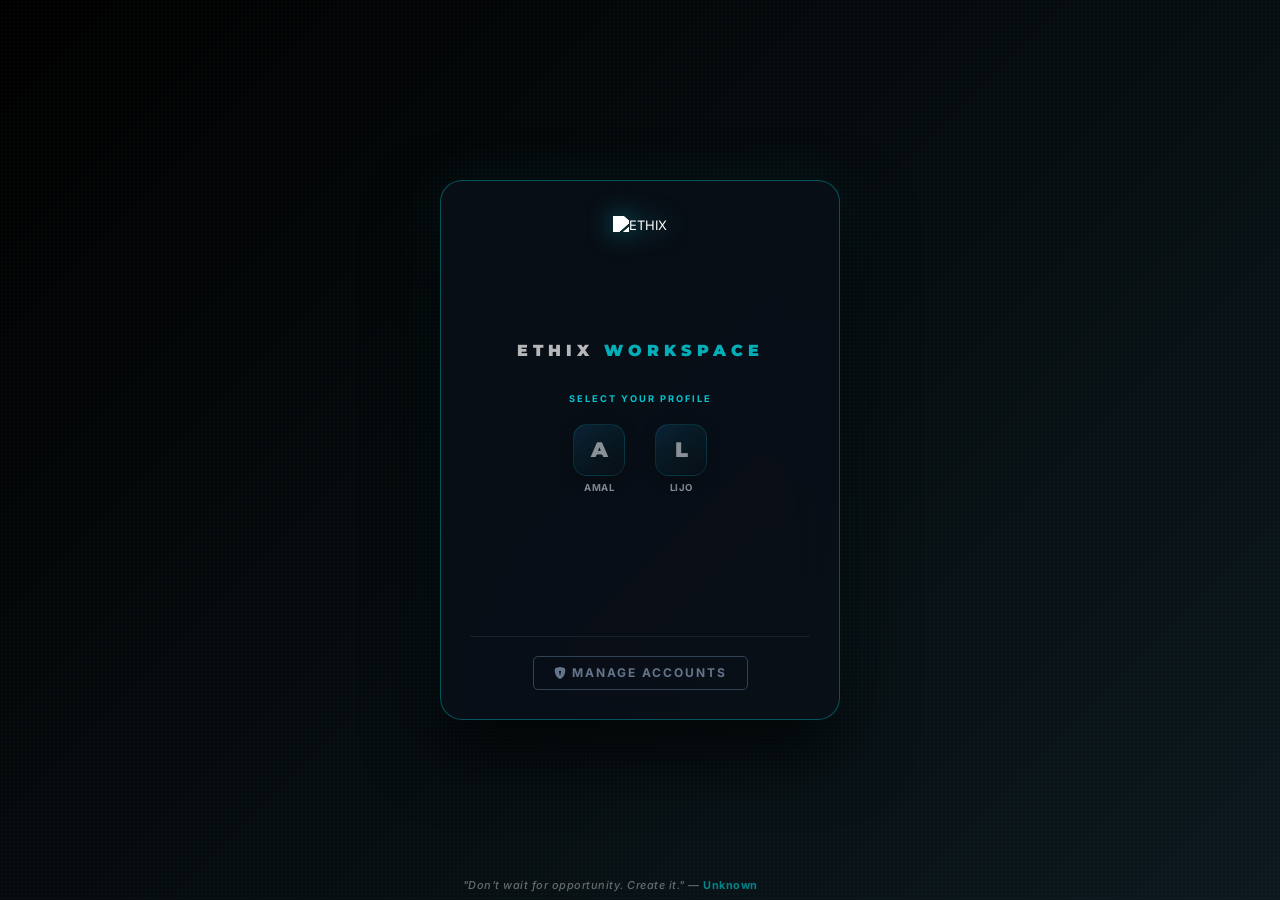
==== index.html @ d74e2fe6 "Add files via upload" ====
<!DOCTYPE html>
<html lang="en">
<head>
  <meta charset="UTF-8"><base target="_top"><title>ETHIX WORKSPACE</title>
  <link href="https://fonts.googleapis.com/css2?family=Inter:wght@400;500;700;800&family=Montserrat:wght@700;800;900&display=swap" rel="stylesheet">
  <link href="https://cdn.jsdelivr.net/npm/bootstrap@5.3.0/dist/css/bootstrap.min.css" rel="stylesheet">
  <link href="https://cdn.datatables.net/1.13.6/css/dataTables.bootstrap5.min.css" rel="stylesheet">
  <link rel="stylesheet" href="https://cdn.jsdelivr.net/npm/bootstrap-icons@1.11.1/font/bootstrap-icons.css">
  <meta name="robots" content="noindex, nofollow">
  <script>
  // ==============================================================================
  // ETHIX CONNECTION BRIDGE — GitHub Pages ⇄ Apps Script
  // Paste your Apps Script Web App link (it ends with /exec) between the quotes:
  const ETHIX_API_URL = 'https://script.google.com/macros/s/AKfycbznXOmpeyyI5XKMj5KTwBByz-Z5Pj6iw4slKftfidTfDp4JM4nDj-EuJXQBmYBUDQE/exec';
  // ==============================================================================
  let globalUsersRaw = [];
  (function () {
    let token = null;      // session pass — kept in memory only, gone when the tab closes or reloads
    let ending = false;
    const connected = /^https:\/\/script\.google\.com\/.+\/exec$/.test(ETHIX_API_URL);

    function body(fn, args) { return JSON.stringify({ fn: fn, args: args, token: token }); }

    function sessionEnded(msg) {
      if (ending) return;
      ending = true; token = null;
      try { showToast(msg || 'Your session has ended. Please log in again.', 'warning', 3000); } catch (e) {}
      setTimeout(function () { window.location.reload(); }, 2200);
    }

    function call(fn, args, ok, fail, userObj) {
      if (!connected) {
        const m = 'App not connected yet — paste the Apps Script /exec link into ETHIX_API_URL in index.html.';
        if (fn === 'verifyPinServer' && ok) { ok({ success: false, offline: true, message: m }, userObj); return; }
        if (fail) fail(new Error(m), userObj); else console.error('[ETHIX] ' + m);
        return;
      }
      fetch(ETHIX_API_URL, { method: 'POST', body: body(fn, args), redirect: 'follow', cache: 'no-store' })
        .then(function (r) { return r.text(); })
        .then(function (txt) {
          let res;
          try { res = JSON.parse(txt); } catch (e) { throw new Error('The server sent an unexpected reply. Check the Apps Script deployment.'); }
          if (res && res.ok) {
            const data = res.data;
            if (fn === 'verifyPinServer' && data && data.success && data.token) { token = data.token; delete data.token; ending = false; }
            return { data: data };
          }
          if (res && res.auth) {
            if (token) { sessionEnded(res.error); return null; }
            throw new Error(res.error || 'Please log in.');
          }
          throw new Error((res && res.error) || 'Unknown server error.');
        })
        .then(function (out) {
          if (out && ok) ok(out.data, userObj);   // page code errors here are NOT treated as server errors
        }, function (err) {
          const e = (err instanceof Error) ? err : new Error(String(err));
          if (/Failed to fetch|NetworkError|Load failed/i.test(e.message)) e.message = 'Connection problem — check your internet and try again.';
          if (fn === 'verifyPinServer' && ok) { ok({ success: false, offline: true, message: e.message }, userObj); return; }
          if (fail) { fail(e, userObj); return; }
          console.error('[ETHIX] ' + fn + ': ' + e.message);
          try { showToast(e.message, 'error'); } catch (x) {}
        });
    }

    // Drop-in replacement for google.script.run — every existing call in this page keeps working.
    function runner(ok, fail, userObj) {
      return new Proxy({}, {
        get: function (_, prop) {
          if (typeof prop !== 'string' || prop === 'then') return undefined;
          if (prop === 'withSuccessHandler') return function (h) { return runner(h, fail, userObj); };
          if (prop === 'withFailureHandler') return function (h) { return runner(ok, h, userObj); };
          if (prop === 'withUserObject') return function (o) { return runner(ok, fail, o); };
          return function () { call(prop, Array.prototype.slice.call(arguments), ok, fail, userObj); };
        }
      });
    }
    window.google = window.google || {};
    window.google.script = { run: runner(null, null, undefined) };

    window.ETHIX = {
      isLoggedIn: function () { return !!token; },
      logout: function () {
        if (!token || !connected) { token = null; return; }
        const b = body('ethixLogout', []);
        token = null;
        try { if (!(navigator.sendBeacon && navigator.sendBeacon(ETHIX_API_URL, b))) throw 0; }
        catch (e) { fetch(ETHIX_API_URL, { method: 'POST', body: b, keepalive: true }).catch(function () {}); }
      }
    };
  })();
  </script>
  <style>
    *{box-sizing:border-box}
    body{background:radial-gradient(circle,rgba(255,255,255,.02) 1px,transparent 1px),linear-gradient(-45deg,#0a1118,#134C7A,#0f2027,#000);background-size:4px 4px,400% 400%;animation:gradientBG 15s ease infinite;font-family:'Inter',sans-serif;color:#fff;min-height:100vh;margin:0;overflow-x:hidden}
    body.dim-mode{filter:brightness(.65) saturate(.8)}
    @keyframes gradientBG{0%{background-position:0% 50%}50%{background-position:100% 50%}100%{background-position:0% 50%}}
    @keyframes fadeIn{from{opacity:0;transform:translateY(12px)}to{opacity:1;transform:translateY(0)}}
    @keyframes floatLogo{0%,100%{transform:translateY(0)}50%{transform:translateY(-8px)}}
    @keyframes textShine{to{background-position:300% center}}
    @keyframes slideUp{from{opacity:0;transform:translateY(40px) scale(.95)}to{opacity:1;transform:translateY(0) scale(1)}}
    @keyframes skeletonPulse{0%,100%{opacity:.4}50%{opacity:.15}}
    @keyframes deadlinePulse{0%,100%{box-shadow:none}50%{box-shadow:inset 0 0 0 1px rgba(239,68,68,.35)}}
    @keyframes shimmer{0%{background-position:-200% center}100%{background-position:200% center}}
    @keyframes chipGlow{0%,100%{box-shadow:0 0 15px rgba(0,242,254,.15)}50%{box-shadow:0 0 30px rgba(0,242,254,.5),0 0 60px rgba(0,242,254,.2)}}

    /* ── TOAST ── */
    #toast-container{position:fixed;bottom:45px;left:25px;z-index:99999;display:flex;flex-direction:column;gap:10px;pointer-events:none}
    .toast-item{background:rgba(10,15,25,.97);backdrop-filter:blur(20px);border-radius:10px;padding:12px 18px;min-width:260px;max-width:340px;display:flex;align-items:center;gap:12px;font-size:.82rem;font-weight:600;pointer-events:auto;animation:toastIn .35s cubic-bezier(.175,.885,.32,1.275);box-shadow:0 10px 30px rgba(0,0,0,.7)}
    @keyframes toastIn{from{opacity:0;transform:translateX(-30px)}to{opacity:1;transform:translateX(0)}}
    @keyframes toastOut{to{opacity:0;transform:translateX(-30px)}}
    .toast-success{border-left:3px solid #10b981}.toast-error{border-left:3px solid #ef4444}.toast-info{border-left:3px solid #00f2fe}.toast-warning{border-left:3px solid #f59e0b}
    .toast-icon{font-size:1.1rem;flex-shrink:0}
    .toast-success .toast-icon{color:#10b981}.toast-error .toast-icon{color:#ef4444}.toast-info .toast-icon{color:#00f2fe}.toast-warning .toast-icon{color:#f59e0b}

    /* ── CONFIRM ── */
    #confirm-overlay{position:fixed;inset:0;background:rgba(0,0,0,.7);backdrop-filter:blur(8px);z-index:99998;display:none;align-items:center;justify-content:center}
    .confirm-box{background:rgba(10,15,25,.98);border:1px solid rgba(0,242,254,.4);border-radius:14px;padding:2rem 2rem 1.5rem;max-width:380px;width:90%;box-shadow:0 25px 60px rgba(0,0,0,.9);animation:fadeIn .3s ease;text-align:center}
    .confirm-icon{font-size:2.2rem;margin-bottom:.8rem;display:block}
    .confirm-msg{color:#e2e8f0;font-size:.9rem;font-weight:600;line-height:1.5;margin-bottom:1.5rem}
    .confirm-btns{display:flex;gap:10px;justify-content:center}
    .confirm-yes{background:linear-gradient(135deg,#ef4444,#dc2626);border:none;color:#fff;padding:9px 28px;border-radius:7px;font-weight:800;font-size:.85rem;cursor:pointer;transition:.2s;letter-spacing:.5px}
    .confirm-yes:hover{transform:scale(1.04);box-shadow:0 0 20px rgba(239,68,68,.5)}
    .confirm-no{background:rgba(255,255,255,.07);border:1px solid rgba(255,255,255,.2);color:#94a3b8;padding:9px 28px;border-radius:7px;font-weight:700;font-size:.85rem;cursor:pointer;transition:.2s}
    .confirm-no:hover{background:rgba(255,255,255,.12);color:#fff}

    /* ── LOGIN ── */
    #login-screen{position:fixed;inset:0;z-index:10000;display:flex;flex-direction:column;justify-content:center;align-items:center}
    #profiles-view{display:flex;flex-direction:column;align-items:center;width:100%;padding:20px}
    .login-card{background:rgba(10,15,25,.88);backdrop-filter:blur(30px);border:1px solid rgba(0,242,254,.3);border-radius:22px;padding:2.2rem 1.8rem 1.8rem;width:100%;max-width:400px;min-height:540px;display:flex;flex-direction:column;box-shadow:0 30px 70px rgba(0,0,0,.85),0 0 60px rgba(0,242,254,.07);position:relative;overflow:hidden}
    .login-card::before{content:'';position:absolute;top:0;left:-100%;width:60%;height:100%;background:linear-gradient(90deg,transparent,rgba(0,242,254,.06),transparent);animation:shimmer 4s ease-in-out infinite;pointer-events:none}
    .login-logo{height:120px;width:auto;filter:brightness(0) invert(1) drop-shadow(0 0 12px rgba(0,242,254,.5));margin-bottom:3px;animation:floatLogo 6s ease-in-out infinite;display:block;margin-left:auto;margin-right:auto}
    .login-appname{font-family:'Montserrat',sans-serif;font-weight:900;font-size:1rem;letter-spacing:5px;color:#fff;margin-bottom:1.8rem;opacity:.7;text-align:center}
    .login-appname span{color:#00f2fe}
    .login-section-label{color:#00f2fe;font-size:.58rem;font-weight:700;letter-spacing:2px;text-transform:uppercase;margin-bottom:10px;text-align:center;opacity:.8}
    /* ── ROLE SELECT CARDS ── */
    .role-select-grid{display:flex;gap:12px;justify-content:center;margin-bottom:1.6rem}
    .role-card{display:flex;flex-direction:column;align-items:center;gap:8px;cursor:pointer;background:transparent;border:none;outline:none;border-radius:16px;padding:.85rem .6rem .75rem;transition:.3s;flex:1;max-width:108px}
    .role-card:hover{background:rgba(19,76,122,.06);transform:translateY(-3px);outline:none;box-shadow:none;}
    .role-card:focus{outline:none;box-shadow:none;}
    .role-card i{font-size:1.6rem;color:#00f2fe;transition:.3s}
    .role-card-label{font-family:'Montserrat',sans-serif;font-weight:900;font-size:.68rem;color:#fff;letter-spacing:1.5px;text-align:center}
    .role-card-sub{font-size:.54rem;font-weight:700;color:#475569;letter-spacing:.8px;text-transform:uppercase;text-align:center}
    .role-card-guest i{color:#64748b}
    .role-card-guest:hover{background:rgba(100,116,139,.06);}
    .role-icon-wrap{width:52px;height:52px;border-radius:14px;background:linear-gradient(145deg,rgba(19,76,122,.55),rgba(0,242,254,.08),rgba(10,15,25,.7));backdrop-filter:blur(20px);-webkit-backdrop-filter:blur(20px);display:flex;align-items:center;justify-content:center;transition:all .3s cubic-bezier(0.25,1,0.5,1);border:1.5px solid rgba(0,242,254,.22);box-shadow:0 4px 16px rgba(0,0,0,.4),inset 0 1px 0 rgba(255,255,255,.13),inset 0 -1px 0 rgba(0,0,0,.2);}
    .role-card:hover .role-icon-wrap{background:linear-gradient(145deg,rgba(19,76,122,.7),rgba(0,242,254,.18),rgba(10,15,25,.5));border-color:rgba(0,242,254,.6);box-shadow:0 6px 22px rgba(0,0,0,.5),0 0 18px rgba(0,242,254,.22);}
    .role-card-guest .role-icon-wrap{background:linear-gradient(145deg,rgba(71,85,105,.4),rgba(100,116,139,.12));border-color:rgba(100,116,139,.28);}
    .role-card-guest:hover .role-icon-wrap{background:linear-gradient(145deg,rgba(71,85,105,.55),rgba(100,116,139,.25));border-color:rgba(100,116,139,.5);box-shadow:0 6px 22px rgba(0,0,0,.5);}
    .chip-grid{display:flex;flex-wrap:wrap;justify-content:center;gap:10px;margin-bottom:1.4rem;transition:all 0.4s ease;min-height:80px;align-items:center;}
    .chip-grid.single-mode{display:flex;justify-content:center;gap:0;min-height:90px;}
    .user-chip{display:flex;flex-direction:column;align-items:center;gap:5px;cursor:pointer;transition:all .3s cubic-bezier(0.25, 1, 0.5, 1);opacity:.6;padding:8px 4px;border-radius:12px;border:none;outline:none;width:72px;flex-shrink:0;}
    .user-chip:hover{opacity:1;transform:scale(1.08);outline:none;}
    .user-chip:focus{outline:none;box-shadow:none;}
    .user-chip.active-chip{opacity:1;transform:scale(1.2);background:transparent;border:none;outline:none;margin-bottom:10px;}
    .chip-avatar{width:52px;height:52px;border-radius:14px;background:linear-gradient(145deg,rgba(19,76,122,.55),rgba(0,242,254,.08),rgba(10,15,25,.7));backdrop-filter:blur(20px);-webkit-backdrop-filter:blur(20px);display:flex;align-items:center;justify-content:center;font-family:'Montserrat',sans-serif;font-weight:900;font-size:1.3rem;color:#e2e8f0;transition:all .3s cubic-bezier(0.25,1,0.5,1);border:1.5px solid rgba(0,242,254,.22);box-shadow:0 4px 16px rgba(0,0,0,.4),inset 0 -1px 0 rgba(0,0,0,.2);}
    .user-chip:hover .chip-avatar{background:linear-gradient(145deg,rgba(19,76,122,.7),rgba(0,242,254,.18),rgba(10,15,25,.5));border-color:rgba(0,242,254,.6);box-shadow:0 6px 22px rgba(0,0,0,.5),0 0 18px rgba(0,242,254,.22);}
    .user-chip.active-chip .chip-avatar{background:linear-gradient(145deg,rgba(0,242,254,.22),rgba(19,76,122,.65),rgba(10,15,25,.6));border:1.5px solid #00f2fe;box-shadow:0 6px 24px rgba(0,0,0,.55),0 0 24px rgba(0,242,254,.45);}
    .chip-avatar.guest-av{background:linear-gradient(145deg,rgba(71,85,105,.4),rgba(100,116,139,.12));border-color:rgba(100,116,139,.28);color:#94a3b8;}
    .chip-name{font-size:.6rem;font-weight:700;letter-spacing:.5px;color:#e2e8f0;text-transform:uppercase;text-align:center}
    #pin-inline-section{animation:fadeIn .3s ease;margin-top:.2rem}
    .pin-user-label{text-align:center;margin-bottom:12px}
    .pin-user-label span{font-family:'Montserrat',sans-serif;font-weight:800;color:#00f2fe;font-size:.95rem;letter-spacing:1px}
    .pin-user-label small{display:block;color:#64748b;font-size:.65rem;font-weight:600;letter-spacing:1px;margin-top:2px}
    .dpin-row{display:flex;gap:10px;justify-content:center;margin-bottom:8px}
    .dpin-box{width:50px;height:58px;background:transparent!important;border:1px solid rgba(0,242,254,.4)!important;color:#fff!important;font-size:1.8rem;text-align:center;font-family:'Montserrat',sans-serif;font-weight:900;border-radius:10px;transition:.3s}
    .dpin-box:focus{border-color:#00f2fe!important;box-shadow:0 0 15px rgba(0,242,254,.4);outline:none}
    @keyframes pinShake{0%,100%{transform:translateX(0)}25%{transform:translateX(-8px)}75%{transform:translateX(8px)}}
    .pin-shake{animation:pinShake .35s ease}
    #dpin-error{color:#ef4444;font-size:.72rem;font-weight:700;text-align:center;min-height:16px;display:none;letter-spacing:.5px}
    .login-footer{margin-top:auto;padding-top:1.2rem;border-top:1px solid rgba(255,255,255,.07);text-align:center}
    .manage-btn{background:transparent;border:1px solid #334155;color:#64748b;padding:7px 20px;font-size:.75rem;cursor:pointer;transition:.3s;text-transform:uppercase;font-weight:700;letter-spacing:2px;border-radius:5px}
    .manage-btn:hover{color:#fff;border-color:#475569}
    #pin-entry-screen{display:none;flex-direction:column;align-items:center;width:100%}
    .login-title{font-family:'Montserrat',sans-serif;font-size:1.8rem;color:#fff;margin-bottom:2rem;font-weight:800;letter-spacing:2px;text-align:center}
    .pin-container{display:flex;gap:15px;margin-bottom:1rem;justify-content:center}
    .pin-box{width:60px;height:70px;background:transparent!important;border:1px solid rgba(255,255,255,.4)!important;color:#fff!important;font-size:2.2rem;text-align:center;font-family:'Montserrat',sans-serif;font-weight:900;border-radius:8px;transition:.3s;box-shadow:0 8px 25px rgba(0,0,0,.4)}
    .pin-box:focus{border-color:#00f2fe!important;box-shadow:0 0 15px rgba(0,242,254,.5);outline:none}

    /* ── LOADING ── */
    #loading-overlay{position:fixed;inset:0;background:rgba(10,15,25,.55);backdrop-filter:blur(15px);z-index:20000;display:none;flex-direction:column;justify-content:center;align-items:center}
    .spinner-border{color:#00f2fe;width:3rem;height:3rem;border-width:.3rem}
    .skel{background:rgba(255,255,255,.07);border-radius:5px;animation:skeletonPulse 1.6s ease-in-out infinite}
    .skeleton-row{display:flex;gap:12px;padding:10px 0;border-bottom:1px solid rgba(255,255,255,.04)}
    .skel-short{height:12px;width:80px}.skel-mid{height:12px;width:140px}.skel-long{height:12px;width:200px}.skel-fill{height:12px;flex:1}

    /* ── AI NEURAL ORB ── */
    #edith-orb{position:fixed;bottom:35px;right:35px;z-index:11000;width:70px;height:70px;border-radius:50%;background:radial-gradient(circle at 40% 35%,rgba(0,242,254,.12),rgba(10,15,25,.95));backdrop-filter:blur(25px);border:1px solid rgba(0,242,254,.55);box-shadow:0 10px 30px rgba(0,0,0,.8),0 0 20px rgba(0,242,254,.25);display:none;align-items:center;justify-content:center;cursor:pointer;transition:.4s cubic-bezier(.175,.885,.32,1.275);position:fixed;overflow:visible}
    #edith-orb:hover{transform:scale(1.12);box-shadow:0 15px 40px rgba(0,0,0,.9),0 0 45px rgba(0,242,254,.55);border-color:#00f2fe}
    .ai-neural-core{position:relative;width:70px;height:70px;display:flex;align-items:center;justify-content:center}
    .neural-center{width:24px;height:24px;border-radius:50%;z-index:5;background:radial-gradient(circle at 35% 35%,#7cf8fe,#00f2fe 50%,#0ea5e9);box-shadow:0 0 12px #00f2fe,0 0 28px rgba(0,242,254,.55);animation:nBreath 2.5s ease-in-out infinite alternate}
    @keyframes nBreath{0%{transform:scale(.82);box-shadow:0 0 8px #00f2fe,0 0 14px rgba(0,242,254,.3)}100%{transform:scale(1.12);box-shadow:0 0 20px #00f2fe,0 0 40px rgba(0,242,254,.65)}}
    .premium-loader { width: 14px; height: 14px; border: 2px solid rgba(255,255,255,0.2); border-top: 2px solid #fff; border-radius: 50%; animation: spin-premium 0.8s linear infinite; display: inline-block; vertical-align: middle; margin-right: 10px; }
    @keyframes spin-premium { 0% { transform: rotate(0deg); } 100% { transform: rotate(360deg); } }
    .premium-loader { width: 14px; height: 14px; border: 2px solid rgba(255,255,255,0.2); border-top: 2px solid #fff; border-radius: 50%; animation: spin 0.8s linear infinite; display: inline-block; vertical-align: middle; margin-right: 10px; }
    @keyframes spin { 0% { transform: rotate(0deg); } 100% { transform: rotate(360deg); } }
    .neural-ring-1{position:absolute;width:40px;height:40px;border-radius:50%;border:1.5px solid rgba(0,242,254,.75);border-top-color:transparent;border-bottom-color:transparent;animation:spin1 3s linear infinite}
    @keyframes spin1{to{transform:rotate(360deg)}}
    .neural-ring-2{position:absolute;width:56px;height:56px;border-radius:50%;border:1px solid rgba(0,242,254,.4);border-left-color:transparent;border-right-color:transparent;animation:spin2 4.5s linear infinite}
    @keyframes spin2{to{transform:rotate(360deg)}}
    .neural-pulse{position:absolute;width:62px;height:62px;border-radius:50%;border:1px solid rgba(0,242,254,.25);animation:oPulse 2.2s ease-out infinite}
    @keyframes oPulse{0%{transform:scale(.78);opacity:.6}100%{transform:scale(1.18);opacity:0}}
    /* #edith-orb{display:none!important} -- ORB RESTORED */
    ::-webkit-scrollbar{width:5px;height:5px}
    ::-webkit-scrollbar-track{background:rgba(255,255,255,.03);border-radius:10px}
    ::-webkit-scrollbar-thumb{background:rgba(0,242,254,.2);border-radius:10px}
    ::-webkit-scrollbar-thumb:hover{background:rgba(0,242,254,.5)}
    *{scrollbar-width:thin;scrollbar-color:rgba(0,242,254,.2) rgba(255,255,255,.03)}
    .neural-dot{position:absolute;width:5px;height:5px;border-radius:50%;background:#00f2fe;box-shadow:0 0 7px #00f2fe}
    .nd1{top:9px;left:50%;transform:translateX(-50%);animation:dotP 2.5s ease-in-out infinite}
    .nd2{bottom:9px;right:12px;animation:dotP 2.5s ease-in-out infinite .85s}
    .nd3{bottom:13px;left:11px;animation:dotP 2.5s ease-in-out infinite 1.7s}
    @keyframes dotP{0%,100%{opacity:.25;transform:scale(.7)}50%{opacity:1;transform:scale(1.4);box-shadow:0 0 10px #00f2fe}}
    .neural-sheen{position:absolute;top:4px;left:14px;width:42px;height:18px;background:linear-gradient(to bottom,rgba(255,255,255,.13),transparent);border-radius:50%;pointer-events:none}
    /* Notification dot */
    #edith-notify-dot{position:absolute;top:2px;right:2px;width:12px;height:12px;border-radius:50%;background:#ef4444;box-shadow:0 0 10px rgba(239,68,68,.8);display:none;z-index:12000;animation:notifyPulse 1.5s ease-in-out infinite}
    @keyframes notifyPulse{0%,100%{box-shadow:0 0 6px rgba(239,68,68,.8)}50%{box-shadow:0 0 18px rgba(239,68,68,1),0 0 30px rgba(239,68,68,.5)}}
    /* Active state — rings speed up when EDITH is thinking */
    #edith-orb.orb-active .neural-ring-1{animation:spin1 .8s linear infinite}
    #edith-orb.orb-active .neural-ring-2{animation:spin2 1.2s linear infinite}
    #edith-orb.orb-notify{border-color:transparent;animation:orbAlertBreathe 2.2s ease-in-out infinite}
    @keyframes orbAlertBreathe{
      0%,100%{box-shadow:0 10px 30px rgba(0,0,0,.8),0 0 12px rgba(239,68,68,.4),0 0 25px rgba(239,68,68,.15)}
      50%{box-shadow:0 10px 30px rgba(0,0,0,.8),0 0 25px rgba(239,68,68,.75),0 0 50px rgba(239,68,68,.35),0 0 70px rgba(239,68,68,.12)}
    }

    /* ── COMMAND BAR ── */
    #cmd-overlay{position:fixed;inset:0;background:rgba(0,0,0,.6);backdrop-filter:blur(12px);z-index:99997;display:none;align-items:flex-start;justify-content:center;padding-top:15vh}
    .cmd-bar{background:rgba(10,15,25,.98);backdrop-filter:blur(40px);border:1px solid rgba(0,242,254,.5);border-radius:16px;width:90%;max-width:580px;box-shadow:0 30px 70px rgba(0,0,0,.9),0 0 40px rgba(0,242,254,.15);overflow:hidden}
    .cmd-input-wrap{display:flex;align-items:center;padding:14px 18px;gap:12px;border-bottom:1px solid rgba(255,255,255,.06)}
    .cmd-slash{font-family:'Montserrat',sans-serif;font-weight:900;color:#00f2fe;font-size:1.2rem;opacity:.6}
    #cmdInput{background:transparent!important;border:none!important;color:#fff!important;font-size:1rem;font-weight:600;flex:1;outline:none!important;box-shadow:none!important}
    #cmdInput::placeholder{color:rgba(255,255,255,.3);font-weight:400}
    .cmd-hint{font-size:.65rem;color:#475569;padding:8px 18px 10px;display:flex;gap:14px;flex-wrap:wrap}
    .cmd-hint span{color:#334155}
    .cmd-hint b{color:#00f2fe;font-weight:700;margin-right:4px}
    #cmdResults{max-height:220px;overflow-y:auto}
    .cmd-result-item{padding:10px 18px;display:flex;align-items:center;gap:12px;cursor:pointer;transition:.2s;font-size:.83rem;font-weight:600}
    .cmd-result-item:hover,.cmd-result-item.active{background:rgba(0,242,254,.08)}
    .cmd-result-icon{color:#00f2fe;font-size:1rem;flex-shrink:0}

    /* ── RIGHT-CLICK MENU ── */
    #ctx-menu{position:fixed;z-index:99996;background:rgba(10,15,25,.98);backdrop-filter:blur(25px);border:1px solid rgba(0,242,254,.4);border-radius:10px;padding:6px 0;min-width:190px;box-shadow:0 15px 40px rgba(0,0,0,.8);display:none;animation:fadeIn .2s ease}
    .ctx-item{padding:9px 16px;font-size:.8rem;font-weight:700;cursor:pointer;display:flex;align-items:center;gap:10px;transition:.2s;color:#e2e8f0}
    .ctx-item:hover{background:rgba(0,242,254,.1);color:#00f2fe}
    .ctx-item i{font-size:.85rem;flex-shrink:0}
    .ctx-divider{border:none;border-top:1px solid rgba(255,255,255,.06);margin:4px 0}
    .ctx-item.ctx-ongoing i{color:#00f2fe}.ctx-item.ctx-completed i{color:#10b981}.ctx-item.ctx-hold i{color:#f59e0b}.ctx-item.ctx-cancelled i{color:#6b7280}

    /* ── FILTERED JOBS PANEL ── */
    #filtered-panel-overlay{position:fixed;inset:0;background:rgba(0,0,0,.6);backdrop-filter:blur(8px);z-index:12000;display:none;align-items:flex-end;justify-content:center}
    .filtered-panel{background:rgba(10,15,25,.98);border:1px solid rgba(0,242,254,.3);border-radius:18px 18px 0 0;width:100%;max-width:900px;max-height:75vh;display:flex;flex-direction:column;animation:panelUp .4s cubic-bezier(.2,.8,.2,1)}
    @keyframes panelUp{from{transform:translateY(100%)}to{transform:translateY(0)}}
    .fpanel-header{padding:16px 20px 12px;border-bottom:1px solid rgba(255,255,255,.07);display:flex;justify-content:space-between;align-items:center;flex-shrink:0}
    .fpanel-title{font-family:'Montserrat',sans-serif;font-weight:900;font-size:1rem;color:#00f2fe;letter-spacing:1px}
    .fpanel-body{overflow-y:auto;padding:14px 16px;flex:1}
    .fpanel-card{background:rgba(19,76,122,.15);border:1px solid rgba(0,242,254,.15);border-radius:10px;padding:.85rem 1rem;margin-bottom:.6rem;display:flex;justify-content:space-between;align-items:center;gap:12px;transition:.25s;cursor:default}
    .fpanel-card:hover{background:rgba(19,76,122,.35);border-color:rgba(0,242,254,.35)}
    .fpanel-jobno{font-family:'Montserrat',sans-serif;font-weight:900;color:#00f2fe;font-size:.92rem}
    .fpanel-info{font-size:.73rem;color:#94a3b8;margin-top:3px}
    .fpanel-open{background:rgba(0,242,254,.12);border:1px solid rgba(0,242,254,.4);color:#00f2fe;padding:5px 14px;border-radius:6px;font-size:.72rem;font-weight:800;cursor:pointer;transition:.25s;white-space:nowrap;flex-shrink:0}
    .fpanel-open:hover{background:#00f2fe;color:#0a1118}
    .fpanel-quick-btn {background:rgba(255,255,255,.05);border:1px solid rgba(255,255,255,.1);color:#94a3b8;padding:4px 8px;border-radius:6px;font-size:.8rem;cursor:pointer;transition:.25s;margin-right:4px;}
    .fpanel-quick-btn:hover {background:rgba(255,255,255,.15);color:#fff;}
    .fpanel-quick-complete:hover {background:rgba(16,185,129,.15);border-color:rgba(16,185,129,.5);color:#10b981;}
    .fpanel-quick-hold:hover {background:rgba(245,158,11,.15);border-color:rgba(245,158,11,.5);color:#f59e0b;}


    /* ── VENDOR/SALES POPOVER ── */
    #vendor-pop, #sales-pop{position:fixed;z-index:30000;background:rgba(10,15,25,.98);backdrop-filter:blur(30px);border:1px solid rgba(0,242,254,.35);border-radius:12px;padding:14px 16px;min-width:260px;max-width:320px;box-shadow:0 20px 50px rgba(0,0,0,.8);display:none;animation:fadeIn .2s ease;pointer-events:auto}
    .vpop-title{font-family:'Montserrat',sans-serif;font-weight:800;font-size:.85rem;color:#00f2fe;margin-bottom:8px;letter-spacing:.5px;border-bottom:1px solid rgba(0,242,254,.2);padding-bottom:6px}
    .vpop-row{display:flex;justify-content:space-between;align-items:center;font-size:.75rem;padding:4px 0;color:#94a3b8}
    .vpop-row b{color:#e2e8f0}
    .vpop-close{position:absolute;top:8px;right:10px;background:transparent;border:none;color:#64748b;cursor:pointer;font-size:.9rem;transition:.2s}
    .vpop-close:hover{color:#fff}
    .vpop-recent-lbl {font-size:.65rem;font-weight:800;color:#00f2fe;letter-spacing:1px;text-transform:uppercase;margin:8px 0 6px;border-top:1px solid rgba(255,255,255,.05);padding-top:8px;}
    .vpop-chip-grid {display:flex;flex-wrap:wrap;gap:5px;}
    .vpop-job-chip {background:rgba(19,76,122,.3);border:1px solid rgba(0,242,254,.2);color:#fff;padding:3px 8px;border-radius:4px;font-size:.7rem;font-weight:700;cursor:pointer;transition:.2s;}
    .vpop-job-chip:hover {background:rgba(0,242,254,.15);border-color:#00f2fe;color:#00f2fe;}

    /* ── SMART SEARCH SUGGESTIONS ── */
    #search-suggestions{position:absolute;top:calc(100% + 6px);left:0;right:0;background:rgba(10,15,25,.98);backdrop-filter:blur(25px);border:1px solid rgba(0,242,254,.35);border-radius:10px;z-index:9999;max-height:220px;overflow-y:auto;box-shadow:0 15px 40px rgba(0,0,0,.8);display:none}
    .sugg-item{padding:9px 16px;font-size:.8rem;font-weight:600;cursor:pointer;display:flex;align-items:center;gap:10px;transition:.2s;color:#e2e8f0;border-bottom:1px solid rgba(255,255,255,.04)}
    .sugg-item:hover{background:rgba(0,242,254,.08);color:#00f2fe}
    .sugg-item:last-child{border-bottom:none}
    .sugg-type{font-size:.63rem;background:rgba(0,242,254,.1);border:1px solid rgba(0,242,254,.25);color:#00f2fe;padding:1px 6px;border-radius:4px;font-weight:700;flex-shrink:0}

    /* ── HOLD REASON MODAL ── */
    #hold-reason-overlay{position:fixed;inset:0;background:rgba(0,0,0,.7);backdrop-filter:blur(8px);z-index:99990;display:none;align-items:center;justify-content:center}
    .hold-box{background:rgba(10,15,25,.98);border:1px solid rgba(245,158,11,.5);border-radius:14px;padding:2rem;max-width:400px;width:90%;animation:fadeIn .3s ease}
    .hold-box h5{font-family:'Montserrat',sans-serif;font-weight:800;color:#f59e0b;font-size:.95rem;margin-bottom:1rem;letter-spacing:1px}
    .hold-box textarea{background:rgba(245,158,11,.08)!important;border:1px solid rgba(245,158,11,.4)!important;color:#fff!important;border-radius:8px;width:100%;padding:10px;font-size:.82rem;resize:none;font-family:'Inter',sans-serif}
    .hold-box textarea:focus{outline:none;border-color:#f59e0b!important;box-shadow:0 0 12px rgba(245,158,11,.3)}

    /* ── APP PAGES ── */
    .app-page{display:none;padding:2rem 0 50px;min-height:100vh;width:100%}
    .page-enter{animation:fadeIn .35s ease forwards}
    #home-screen{flex-direction:column;justify-content:center;align-items:center;position:relative;padding-bottom:60px}
    .floating-home{position:fixed;top:20px;right:20px;z-index:9999;background:rgba(19,76,122,.6)!important;backdrop-filter:blur(10px)!important;border:1px solid #00f2fe!important;color:#00f2fe!important;border-radius:50%!important;width:45px!important;height:45px!important;display:none;align-items:center!important;justify-content:center!important;cursor:pointer!important;transition:.3s!important;box-shadow:0 8px 25px rgba(0,0,0,.5)!important;padding:0!important}
    .floating-home i{font-size:1.1rem!important;display:block!important;margin:0!important;line-height:1!important}
    .floating-home:hover{background:#00f2fe!important;color:#134C7A!important;box-shadow:0 0 20px rgba(0,242,254,.8)!important;transform:scale(1.1)!important}
    .settings-wrapper{position:absolute;top:20px;right:20px;z-index:10000}
    .settings-gear-btn{background:rgba(10,15,25,.6);backdrop-filter:blur(15px);border:1px solid rgba(0,242,254,.4);color:#00f2fe;border-radius:50%;width:45px;height:45px;display:flex;justify-content:center;align-items:center;font-size:1.2rem;cursor:pointer;transition:.3s;box-shadow:0 8px 25px rgba(0,0,0,.5)}
    .settings-gear-btn:hover{background:#00f2fe;color:#134C7A;transform:rotate(90deg)}
    .custom-dropdown{background:rgba(10,15,25,.98);backdrop-filter:blur(25px);border:1px solid #00f2fe;border-radius:12px;padding:8px 0;min-width:210px;box-shadow:0 15px 40px rgba(0,0,0,.8)}
    .custom-dropdown .dropdown-item{transition:.2s;font-size:.85rem;padding:.55rem 1.2rem;border-radius:0}
    .custom-dropdown .dropdown-item:hover{background:rgba(0,242,254,.12)!important;color:#00f2fe!important;padding-left:1.5rem}
    .dropdown-divider{border-color:rgba(255,255,255,.08);margin:4px 0}

    /* ── HOME ── */
    .logo-container{text-align:center;margin-bottom:1.2rem}
    .hero-logo{height:120px;width:auto;margin-bottom:8px;filter:brightness(0) invert(1) drop-shadow(0 8px 20px rgba(0,0,0,.8));animation:floatLogo 6s ease-in-out infinite;opacity:0;will-change:opacity,filter,transform;}
    .home-subtitle{font-family:'Montserrat',sans-serif;font-weight:900;font-size:1.5rem;background:linear-gradient(to right,#00f2fe,#8e9eab,#134C7A,#00f2fe);background-size:300% auto;-webkit-background-clip:text;-webkit-text-fill-color:transparent;text-align:center;letter-spacing:3px;filter:drop-shadow(0 0 10px rgba(0,242,254,.3));margin-top:-4px;margin-bottom:0;animation:textShine 8s linear infinite}
    .welcome-greeting{font-family:'Montserrat',sans-serif;font-size:.85rem;font-weight:900;color:rgba(255,255,255,.55);letter-spacing:3px;text-align:center;margin-bottom:.5rem;margin-top:.8rem;text-transform:uppercase}
    .welcome-greeting span{color:#00f2fe;opacity:1}
    .stats-bar{display:flex;gap:12px;margin:1rem 0 1.6rem;justify-content:center;flex-wrap:wrap}
    .stat-pill{background:rgba(19,76,122,.2);backdrop-filter:blur(12px);border:1px solid rgba(0,242,254,.2);border-radius:50px;padding:7px 18px;display:flex;align-items:center;gap:8px;transition:.3s;cursor:pointer}
    .stat-pill:hover{background:rgba(19,76,122,.45);border-color:rgba(0,242,254,.5);transform:translateY(-2px);box-shadow:0 8px 20px rgba(0,0,0,.4)}
    .stat-pill-num{font-family:'Montserrat',sans-serif;font-weight:900;font-size:1.1rem;color:#00f2fe}
    .stat-pill-lbl{font-size:.65rem;font-weight:700;color:rgba(255,255,255,.6);letter-spacing:1px;text-transform:uppercase}
    .stat-pill.warn .stat-pill-num{color:#f59e0b}.stat-pill.warn{border-color:rgba(245,158,11,.3)}
    .stat-pill.danger .stat-pill-num{color:#ef4444}.stat-pill.danger{border-color:rgba(239,68,68,.3)}
    .menu-grid{display:grid;grid-template-columns:1fr 1fr;gap:14px;max-width:700px;width:90%}
    .menu-btn{background:rgba(19,76,122,.18);backdrop-filter:blur(20px);border:1px solid rgba(0,242,254,.25);border-radius:16px;padding:1.4rem 1rem;text-align:center;color:#fff;font-weight:800;font-size:.9rem;cursor:pointer;transition:all .35s cubic-bezier(.2,.8,.2,1);text-transform:uppercase;letter-spacing:1px;box-shadow:0 6px 18px rgba(0,0,0,.3);position:relative;overflow:hidden}
    .menu-btn i{font-size:1.8rem;color:#00f2fe;display:block;margin-bottom:7px;transition:.3s}
    .menu-btn:hover{background:rgba(19,76,122,.55);border-color:#00f2fe;transform:translateY(-3px) scale(1.02);box-shadow:0 14px 28px rgba(0,0,0,.5)}
    .menu-btn:hover i{color:#fff;transform:scale(1.1);filter:drop-shadow(0 0 8px rgba(255,255,255,.5))}
    .btn-badge{position:absolute;top:10px;right:10px;background:#ef4444;color:#fff;font-size:.6rem;font-weight:800;padding:2px 7px;border-radius:50px;letter-spacing:.5px;box-shadow:0 2px 8px rgba(239,68,68,.5)}

    /* ── NEW HOME BUTTON SYSTEM ── */
    .home-grid-wrapper { display: flex; flex-direction: column; align-items: center; gap: 20px; width: 95%; max-width: 1050px; margin-top: 1rem; }
    .btn-group-capsules { display: flex; flex-wrap: wrap; justify-content: center; gap: 12px; width: 100%; max-width: 940px; }
    .btn-capsule { background: rgba(19,76,122,.2); backdrop-filter: blur(12px); border: 1px solid rgba(0,242,254,.2); border-radius: 50px; padding: 10px 22px; display: flex; align-items: center; justify-content: center; gap: 10px; color: #fff; font-weight: 800; font-size: .72rem; cursor: pointer; transition: .3s; text-transform: uppercase; letter-spacing: 1px; box-shadow: 0 6px 15px rgba(0,0,0,.3); flex: 0 0 auto; width: clamp(180px, 26vw, 275px); text-align: center; }
    .btn-capsule i { color: #00f2fe; font-size: 1.1rem; flex-shrink: 0; }
    .btn-capsule:hover { background: rgba(19,76,122,.45); border-color: #00f2fe; transform: translateY(-2px); box-shadow: 0 8px 20px rgba(0,0,0,.4); }
    .cap-red{border-color:rgba(239,68,68,.45)!important;}.cap-red i{color:#ef4444!important;}.cap-red:hover{border-color:#ef4444!important;background:rgba(239,68,68,.1)!important;}
    .cap-green{border-color:rgba(16,185,129,.45)!important;}.cap-green i{color:#10b981!important;}.cap-green:hover{border-color:#10b981!important;background:rgba(16,185,129,.1)!important;}
    .cap-violet{border-color:rgba(139,92,246,.45)!important;}.cap-violet i{color:#8b5cf6!important;}.cap-violet:hover{border-color:#8b5cf6!important;background:rgba(139,92,246,.1)!important;}
    .cap-sky{border-color:rgba(56,189,248,.45)!important;}.cap-sky i{color:#38bdf8!important;}.cap-sky:hover{border-color:#38bdf8!important;background:rgba(56,189,248,.1)!important;}
    .cap-yellow{border-color:rgba(234,179,8,.45)!important;}.cap-yellow i{color:#eab308!important;}.cap-yellow:hover{border-color:#eab308!important;background:rgba(234,179,8,.1)!important;}
    .cap-count-red{color:#ef4444!important;}.cap-count-green{color:#10b981!important;}.cap-count-yellow{color:#eab308!important;}.cap-count-violet{color:#8b5cf6!important;}.cap-count-sky{color:#38bdf8!important;}
    .btn-capsule{color:#fff!important;}
    .btn-capsule-wide { width: clamp(180px, 26vw, 275px) !important; }
    
    .btn-group-rectangles { display: flex; flex-wrap: wrap; justify-content: center; gap: 14px; width: 100%; }
    .btn-rectangle { flex: 1 1 160px; max-width: 195px; min-width: 150px; background: rgba(19,76,122,.18); backdrop-filter: blur(20px); border: 1px solid rgba(0,242,254,.25); border-radius: 16px; padding: 1.2rem 1rem; text-align: center; color: #fff; font-weight: 800; font-size: .8rem; cursor: pointer; transition: all .35s ease; text-transform: uppercase; letter-spacing: 1px; box-shadow: 0 6px 18px rgba(0,0,0,.3); position: relative; }
    .btn-rectangle i { font-size: 1.6rem; color: #00f2fe; display: block; margin-bottom: 6px; transition: .3s; }
    .btn-rectangle:hover { background: rgba(19,76,122,.55); border-color: #00f2fe; transform: translateY(-3px) scale(1.02); box-shadow: 0 14px 28px rgba(0,0,0,.5); }
    .btn-rectangle:hover i { color: #fff; filter: drop-shadow(0 0 8px rgba(255,255,255,.5)); }

    .btn-group-round { display: flex; justify-content: center; width: 100%; margin-top: 5px; }
    .btn-round { background: rgba(19,76,122,.25); backdrop-filter: blur(20px); border: 2px solid #00f2fe; border-radius: 50%; width: 70px; height: 70px; display: flex; align-items: center; justify-content: center; color: #00f2fe; font-size: 1.8rem; cursor: pointer; transition: .4s cubic-bezier(0.175, 0.885, 0.32, 1.275); box-shadow: 0 8px 25px rgba(0,0,0,.4), inset 0 0 15px rgba(0,242,254,.2); }
    .btn-round:hover { background: #00f2fe; color: #0a1118; transform: scale(1.15); box-shadow: 0 15px 35px rgba(0,0,0,.6), 0 0 30px rgba(0,242,254,.6); }

    .btn-badge-capsule { background: #ef4444; color: #fff; font-size: .65rem; font-weight: 900; padding: 2px 8px; border-radius: 50px; letter-spacing: .5px; box-shadow: 0 2px 8px rgba(239,68,68,.6); margin-left: auto; display: inline-block; }
    .cap-count { font-family: 'Montserrat', sans-serif; font-weight: 900; font-size: 1rem; line-height: 1; color: inherit; margin-right: 1px; }
    .btn-capsule-wide { flex: 1 1 calc(50% - 12px) !important; max-width: 380px !important; justify-content: center; }
    .btn-rectangle .btn-badge-capsule { position: absolute; top: 10px; right: 10px; margin-left: 0; }

    /* ── COSTING ENGINE ── */
    .costing-modal-body{max-height:84vh;overflow-y:auto;padding:14px 18px;scrollbar-width:thin;scrollbar-color:rgba(0,242,254,.2) transparent;}
    .costing-panel{background:linear-gradient(135deg,rgba(0,0,0,.3),rgba(19,76,122,.08));border-radius:16px;padding:18px 20px;border:1px solid rgba(255,255,255,.06);box-shadow:inset 0 1px 0 rgba(255,255,255,.04);}
    .costing-panel-title{font-family:'Montserrat',sans-serif;font-weight:900;font-size:.78rem;letter-spacing:2.5px;text-transform:uppercase;padding-bottom:10px;margin-bottom:10px;border-bottom:2px solid;display:flex;align-items:center;gap:10px;}
    .costing-panel-buy .costing-panel-title{color:#ef4444;border-color:rgba(239,68,68,.4)}
    .costing-panel-sell .costing-panel-title{color:#10b981;border-color:rgba(16,185,129,.4)}
    /* Stacked row — wider, less squished */
    .costing-row{display:grid;grid-template-columns:1.25fr 0.9fr 52px 58px 60px 90px 95px 26px;gap:6px;margin-bottom:6px;align-items:center}
    .container-mode .costing-row{grid-template-columns:1.25fr 0.9fr 52px 58px 58px 60px 90px 95px 26px}
    .costing-col-headers{display:grid;gap:5px;margin-bottom:5px;padding-bottom:5px;border-bottom:1px solid rgba(255,255,255,.06)}
    .costing-col-headers span{font-size:.56rem;font-weight:800;letter-spacing:.6px;color:#334155;text-transform:uppercase;text-align:center}
    .costing-col-headers span:first-child{text-align:left}
    .ch-base{grid-template-columns:1.25fr 0.9fr 52px 58px 60px 90px 95px 26px}
    .ch-container{grid-template-columns:1.25fr 0.9fr 52px 58px 58px 60px 90px 95px 26px}
    .cr-input{background:rgba(255,255,255,.05)!important;border:1px solid rgba(255,255,255,.1)!important;color:#fff!important;border-radius:6px;padding:5px 7px;font-size:.71rem;font-weight:600;width:100%;outline:none;transition:.2s}
    .cr-input:focus{border-color:rgba(0,242,254,.5)!important;background:rgba(0,242,254,.04)!important}
    .cr-input:disabled{opacity:.4;cursor:not-allowed}
    .cr-per,.cr-currency{font-size:.62rem!important;padding:5px 3px!important;text-align:center;background:rgba(0,242,254,.04)!important;border:1px solid rgba(0,242,254,.18)!important;color:#a0c4cc!important;border-radius:6px;-webkit-appearance:none;-moz-appearance:none;appearance:none;cursor:pointer;}
    .cr-party{font-size:.63rem!important;background:rgba(19,76,122,.18)!important;border:1px solid rgba(0,242,254,.22)!important;color:#e2e8f0!important;cursor:pointer;border-radius:6px;padding:5px 4px!important;font-weight:600!important;}
    .cr-party:focus{border-color:rgba(0,242,254,.55)!important;background:rgba(19,76,122,.35)!important;outline:none;}
    .cr-conv{color:#f59e0b!important;font-weight:800!important;text-align:center!important}
    .cr-qty,.cr-amount{text-align:right!important}
    .cr-qty::-webkit-inner-spin-button,.cr-qty::-webkit-outer-spin-button,
    .cr-conv::-webkit-inner-spin-button,.cr-conv::-webkit-outer-spin-button,
    .cr-amount::-webkit-inner-spin-button,.cr-amount::-webkit-outer-spin-button{-webkit-appearance:none;margin:0;}
    .cr-qty,.cr-conv,.cr-amount{-moz-appearance:textfield;}
    .cr-line-total{font-family:'Montserrat',sans-serif;font-weight:900;font-size:.69rem;color:#00f2fe;text-align:right;white-space:nowrap;overflow:hidden;text-overflow:ellipsis;align-self:center;background:rgba(0,242,254,.06);border:1px solid rgba(0,242,254,.15);border-radius:5px;padding:4px 7px;}
    .cr-del{background:rgba(239,68,68,.1);border:1px solid rgba(239,68,68,.25);color:#ef4444;border-radius:6px;width:26px;height:28px;display:flex;align-items:center;justify-content:center;cursor:pointer;transition:.2s;flex-shrink:0;padding:0}
    .cr-del:hover{background:rgba(239,68,68,.35)}
    .costing-add-btn{background:rgba(0,242,254,.06);border:1px dashed rgba(0,242,254,.3);color:#00f2fe;border-radius:8px;width:100%;padding:7px;font-size:.7rem;font-weight:800;text-transform:uppercase;letter-spacing:1px;cursor:pointer;transition:.2s;margin-top:6px}
    .costing-add-btn:hover{background:rgba(0,242,254,.15);border-color:#00f2fe}
    .costing-divider{border:none;border-top:1px solid rgba(255,255,255,.08);margin:12px 0}
    .costing-summary{background:rgba(19,76,122,.12);border:1px solid rgba(0,242,254,.2);border-radius:12px;padding:14px 20px;margin-top:12px}
    .costing-summary-grid{display:grid;grid-template-columns:1fr 1fr 1fr;gap:16px}
    .cs-row{display:flex;justify-content:space-between;align-items:center;padding:4px 0;border-bottom:1px solid rgba(255,255,255,.05);font-size:.75rem}
    .cs-row:last-child{border-bottom:none}
    .cs-label{color:#64748b;font-weight:700;letter-spacing:.5px}
    .cs-value{font-family:'Montserrat',sans-serif;font-weight:900;font-size:.85rem}
    .costing-neg-warn{background:rgba(239,68,68,.08);border:1px solid rgba(239,68,68,.3);border-radius:8px;padding:8px 14px;font-size:.73rem;font-weight:800;color:#ef4444;margin-bottom:10px;display:none}
    .costing-preset-wrap{position:relative}
    .costing-preset-dd{position:absolute;top:calc(100% + 3px);left:0;width:280px;background:rgba(10,15,25,.99);border:1px solid rgba(0,242,254,.4);border-radius:8px;max-height:150px;overflow-y:auto;z-index:99999;display:none;box-shadow:0 12px 30px rgba(0,0,0,.8)}
    .cp-item{padding:6px 12px;font-size:.72rem;font-weight:700;color:#e2e8f0;cursor:pointer;transition:.15s;border-bottom:1px solid rgba(255,255,255,.04)}
    .cp-item:hover{background:rgba(0,242,254,.1);color:#00f2fe}
    .costing-status-dot{width:8px;height:8px;border-radius:50%;display:inline-block;vertical-align:middle;margin-left:4px}
    .csd-pending{background:#f59e0b;box-shadow:0 0 6px rgba(245,158,11,.6)}
    .csd-done{background:#10b981;box-shadow:0 0 6px rgba(16,185,129,.6)}
    .csd-updated{background:#3b82f6;box-shadow:0 0 6px rgba(59,130,246,.6)}
    /* Costing Notes */
    .costing-note-item{background:rgba(0,0,0,.25);border:1px solid rgba(255,255,255,.06);border-radius:8px;padding:8px 12px;margin-bottom:6px}
    .costing-note-meta{font-size:.6rem;color:#00f2fe;font-weight:800;letter-spacing:.5px;margin-bottom:3px}
    .costing-note-txt{font-size:.73rem;color:#e2e8f0;font-weight:500;line-height:1.5}
    .costing-note-input{background:rgba(255,255,255,.04)!important;border:1px solid rgba(255,255,255,.1)!important;border-radius:8px;width:100%;padding:7px 10px;color:#fff;font-size:.74rem;font-family:'Inter',sans-serif;outline:none;transition:.2s;resize:none}
    .costing-note-input:focus{border-color:rgba(0,242,254,.4)!important;background:rgba(0,242,254,.03)!important}
    .costing-note-input:disabled{opacity:.4}

    /* ── NEW SEARCH OVERLAY ── */
    #premium-search-overlay { position: fixed; inset: 0; background: rgba(0,0,0,.8); backdrop-filter: blur(15px); z-index: 99999; display: none; align-items: center; justify-content: center; flex-direction: column; padding: 20px; opacity: 0; transition: opacity .3s ease; }
    .search-glass-capsule { background: rgba(10,15,25,.95); border: 1px solid rgba(0,242,254,.5); border-radius: 60px; width: 100%; max-width: 650px; display: flex; align-items: center; padding: 8px 12px 8px 25px; box-shadow: 0 30px 70px rgba(0,0,0,.9), 0 0 40px rgba(0,242,254,.2); transition: .3s; }
    .search-glass-capsule:focus-within { border-color: #00f2fe; box-shadow: 0 30px 70px rgba(0,0,0,.9), 0 0 60px rgba(0,242,254,.4); transform: scale(1.02); }
    .search-glass-capsule i.bi-search { color: #00f2fe; font-size: 1.4rem; margin-right: 15px; }
    #premiumSearchInput { background: transparent !important; border: none !important; color: #fff !important; font-size: 1.1rem; font-weight: 600; flex: 1; outline: none !important; box-shadow: none !important; font-family: 'Inter', sans-serif; }
    #premiumSearchInput::placeholder { color: rgba(255,255,255,.4); font-weight: 500; }
    .btn-search-close { background: rgba(239,68,68,.15); border: 1px solid rgba(239,68,68,.3); color: #ef4444; border-radius: 50px; padding: 8px 20px; font-weight: 800; font-size: .75rem; cursor: pointer; transition: .2s; margin-left: 10px; text-transform: uppercase; letter-spacing: 1px;}
    .btn-search-close:hover { background: #ef4444; color: #fff; }
    #premiumSearchResults { width: 100%; max-width: 650px; margin-top: 20px; max-height: 50vh; overflow-y: auto; background: rgba(10,15,25,.95); border: 1px solid rgba(0,242,254,.3); border-radius: 20px; padding: 10px; box-shadow: 0 20px 50px rgba(0,0,0,.8); display: none; }

    /* ── QUOTE BAR ── */
    .quote-bar{position:fixed;bottom:0;left:0;right:0;z-index:8000;padding:7px 80px 7px 20px;text-align:center;pointer-events:none;background:transparent}
    .quote-text{font-size:.68rem;color:rgba(255,255,255,.38);font-style:italic;font-weight:500;letter-spacing:.5px}
    .quote-text span{color:rgba(0,242,254,.5);font-style:normal;font-weight:700}

    /* ── GLASS CONTAINERS ── */
    .glass-container{background:rgba(10,15,25,.96)!important;border:1px solid rgba(0,242,254,.2);border-radius:15px;box-shadow:0 20px 50px rgba(0,0,0,.8);padding:1.5rem;margin:0 auto;max-width:95%}
    .page-header{display:flex;justify-content:space-between;align-items:center;margin-bottom:1.2rem;border-bottom:1px solid rgba(255,255,255,.08);padding-bottom:.8rem;padding-right:60px}
    .page-title{font-family:'Montserrat',sans-serif;font-weight:900;font-size:1.5rem;color:#00f2fe;margin:0;text-transform:uppercase;letter-spacing:1px}
    .btn-new{background:rgba(19,76,122,.8);color:#fff;border:1px solid #00f2fe;padding:6px 15px;border-radius:6px;font-weight:700;transition:.3s;font-size:.82rem;display:inline-flex;align-items:center;justify-content:center;gap:6px;height:36px;white-space:nowrap!important}
    .btn-new:hover{background:#00f2fe;color:#134C7A;box-shadow:0 0 15px rgba(0,242,254,.5)}

    /* ── SEARCH ── */
    .search-wrapper{position:relative;width:100%;max-width:550px;margin:0 auto 1.5rem}
    .search-icon-inside{position:absolute;left:20px;top:50%;transform:translateY(-50%);font-size:1.2rem;color:#00f2fe;pointer-events:none;z-index:10}
    .search-box-giant{background:rgba(19,76,122,.2)!important;border-radius:50px;border:1px solid rgba(0,242,254,.4)!important;padding:1rem 1.5rem 1rem 55px;color:#fff!important;width:100%;font-size:1rem;transition:.4s}
    .search-box-giant:focus{outline:none;border-color:#00f2fe!important;box-shadow:0 0 25px rgba(0,242,254,.3);background:rgba(19,76,122,.4)!important}
    .search-box-giant::placeholder{color:rgba(255,255,255,.7)!important;font-weight:500}
    .btn-search-giant{background:rgba(19,76,122,.6);color:#00f2fe;border:1px solid #00f2fe;padding:10px 30px;border-radius:50px;font-weight:800;font-size:.9rem;cursor:pointer;transition:.3s;letter-spacing:1px}
    .btn-search-giant:hover{background:#00f2fe;color:#134C7A;box-shadow:0 0 20px rgba(0,242,254,.5);transform:scale(1.04)}

    /* ── TABLES ── */
    .dataTable,.table{color:#fff!important;background-color:transparent!important}
    table.dataTable thead th,table.table thead th{background:rgba(19,76,122,.3)!important;color:#00f2fe!important;border-bottom:2px solid #00f2fe!important;padding:.75rem;font-weight:800;font-size:.73rem;border-top:none}
    table.dataTable tbody td,table.table tbody td{color:#fff!important;border-bottom:1px solid rgba(255,255,255,.04)!important;padding:.55rem .75rem;font-weight:500;font-size:.78rem;white-space:nowrap;background-color:transparent!important}
    table.dataTable tbody tr:hover td,table.table tbody tr:hover td{background:rgba(0,242,254,.1)!important;cursor:pointer}
    .dataTables_wrapper .dataTables_filter input{background:rgba(19,76,122,.3)!important;border-radius:6px;border:1px solid #00f2fe!important;padding:.35rem .75rem;color:#fff!important;font-size:.78rem}
    .dataTables_wrapper .dataTables_filter input::placeholder{color:rgba(255,255,255,.7)!important}
    .dataTables_length select{background:rgba(19,76,122,.5);color:#fff;border:1px solid #00f2fe;border-radius:4px;padding:2px;font-size:.78rem}
    .page-link{background:rgba(19,76,122,.4)!important;border-color:#00f2fe!important;color:#fff!important;font-size:.78rem}
    .page-item.active .page-link{background:#00f2fe!important;color:#134C7A!important;font-weight:bold}

    /* STATUS DOTS + ROW TINT + PULSE */
    .status-dot{display:inline-block;width:7px;height:7px;border-radius:50%;margin-right:6px;vertical-align:middle;flex-shrink:0}
    .dot-ongoing{background:#00f2fe;box-shadow:0 0 5px rgba(0,242,254,.7)}.dot-completed{background:#10b981;box-shadow:0 0 5px rgba(16,185,129,.7)}.dot-hold{background:#f59e0b;box-shadow:0 0 5px rgba(245,158,11,.7)}.dot-cancelled{background:#6b7280;box-shadow:0 0 4px rgba(107,114,128,.5)}
    tr.row-ongoing td{background:rgba(0,242,254,.022)!important}tr.row-completed td{background:rgba(16,185,129,.022)!important}tr.row-hold td{background:rgba(245,158,11,.022)!important}tr.row-cancelled td{background:rgba(107,114,128,.022)!important;opacity:.72}
    .pin-star{background:transparent;border:none;cursor:pointer;padding:0 4px;font-size:.9rem;color:#334155;transition:.2s;vertical-align:middle}
    .pin-star.starred{color:#f59e0b;text-shadow:0 0 8px rgba(245,158,11,.7)}
    .pin-star:hover{color:#f59e0b;transform:scale(1.2)}

    /* JOB STATUS BADGE */
    .job-status-badge{display:inline-flex;align-items:center;gap:6px;padding:5px 14px;border-radius:50px;font-size:.75rem;font-weight:800;letter-spacing:1px;margin-bottom:8px}
    .jsb-ongoing{background:rgba(0,242,254,.12);border:1px solid rgba(0,242,254,.4);color:#00f2fe}.jsb-completed{background:rgba(16,185,129,.12);border:1px solid rgba(16,185,129,.4);color:#10b981}.jsb-hold{background:rgba(245,158,11,.12);border:1px solid rgba(245,158,11,.4);color:#f59e0b}.jsb-cancelled{background:rgba(107,114,128,.12);border:1px solid rgba(107,114,128,.4);color:#9ca3af}

    /* JOB PROGRESS BAR */
    .job-progress-wrap{margin-bottom:10px}
    .job-progress-label{font-size:.63rem;color:#64748b;font-weight:700;letter-spacing:1px;text-transform:uppercase;margin-bottom:4px;display:flex;justify-content:space-between}
    .job-progress-label span{color:#00f2fe;font-weight:900}

    /* DOC STATUS CHECKLIST */
    .doc-checklist{display:flex;flex-wrap:wrap;gap:8px;margin-bottom:12px;padding:10px 12px;background:rgba(0,0,0,.3);border-radius:8px;border:1px solid rgba(255,255,255,.06)}
    .doc-item{display:flex;align-items:center;gap:5px;font-size:.7rem;font-weight:700;letter-spacing:.5px;padding:3px 9px;border-radius:5px}
    .doc-done{background:rgba(16,185,129,.15);border:1px solid rgba(16,185,129,.3);color:#10b981}
    .doc-pending{background:rgba(245,158,11,.12);border:1px solid rgba(245,158,11,.3);color:#f59e0b}
    .doc-na{background:rgba(255,255,255,.05);border:1px solid rgba(255,255,255,.08);color:#475569}

    /* NOTES SECTION */
    .notes-section{margin-top:12px;padding:10px 12px;background:rgba(0,0,0,.25);border-radius:8px;border:1px solid rgba(255,255,255,.06)}
    .notes-header{display:flex;justify-content:space-between;align-items:center;margin-bottom:8px}
    .notes-lbl{font-size:.62rem;font-weight:800;color:#64748b;letter-spacing:1.5px;text-transform:uppercase}
    .note-item{padding:6px 0;border-bottom:1px solid rgba(255,255,255,.05);font-size:.74rem;line-height:1.4}
    .note-item:last-child{border-bottom:none}
    .note-meta{font-size:.62rem;color:#475569;font-weight:700;margin-bottom:2px}
    .note-txt{color:#cbd5e1}
    .note-input{background:rgba(255,255,255,.04)!important;border:1px solid rgba(255,255,255,.1)!important;color:#fff!important;border-radius:6px;padding:7px 10px;font-size:.78rem;width:100%;resize:none;font-family:'Inter',sans-serif;margin-top:8px}
    .note-input:focus{border-color:rgba(0,242,254,.4)!important;outline:none;background:rgba(0,242,254,.04)!important}
    .note-add-btn{background:rgba(0,242,254,.1);border:1px solid rgba(0,242,254,.3);color:#00f2fe;padding:5px 14px;border-radius:5px;font-size:.72rem;font-weight:800;cursor:pointer;transition:.25s;margin-top:6px}
    .note-add-btn:hover{background:#00f2fe;color:#0a1118}

    /* LAST UPDATED */
    .last-updated-info{font-size:.62rem;color:#334155;font-weight:600;letter-spacing:.5px;text-align:right;padding-top:4px}
    .last-updated-info span{color:#475569}

    /* STATS */
    .stat-box{background:rgba(19,76,122,.3);border:1px solid rgba(0,242,254,.35);border-radius:10px;padding:.8rem;text-align:center;margin-bottom:10px;cursor:pointer;transition:.3s;box-shadow:0 4px 12px rgba(0,0,0,.3)}
    .stat-box:hover{background:rgba(19,76,122,.55);border-color:#00f2fe;transform:translateY(-3px)}
    .stat-number{font-size:1.5rem;font-weight:900;color:#00f2fe;font-family:'Montserrat',sans-serif}
    .stat-label{font-size:.72rem;color:#fff;font-weight:700;text-transform:uppercase;letter-spacing:1px}

    /* TODO */
    .todo-card{background:rgba(19,76,122,.28);border-left:4px solid #00f2fe;border-radius:6px;padding:.9rem;margin-bottom:.75rem;display:flex;justify-content:space-between;align-items:center;transition:.3s}
    .todo-card:hover{transform:translateX(4px)}
    .todo-card.urgent{border-left-color:#ff4444!important;background:rgba(255,50,50,.12)!important}
    .todo-card.dg-highlight{border-left-color:#facc15!important;background:rgba(250,204,21,.08)!important}
    .todo-title{font-size:.9rem;font-weight:800;color:#fff;margin:0}
    .todo-details{color:#fff;font-size:.76rem;margin-top:3px;margin-bottom:0;opacity:.78}
    .todo-btn{background:rgba(19,76,122,.6);border:1px solid #00f2fe;color:#00f2fe;padding:4px 11px;border-radius:4px;font-weight:700;transition:.3s;font-size:.76rem;white-space:nowrap}
    .todo-btn:hover{background:#00f2fe;color:#134C7A}

    /* INVOICE PENDING */
    .inv-overdue td:first-child{border-left:3px solid #ef4444!important}.inv-high td:first-child{border-left:3px solid #f97316!important}.inv-medium td:first-child{border-left:3px solid #eab308!important}
    .inv-overdue{background:rgba(239,68,68,.05)!important}.inv-high{background:rgba(249,115,22,.05)!important}.inv-medium{background:rgba(234,179,8,.04)!important}
    .ub{display:inline-block;padding:2px 9px;border-radius:50px;font-size:.66rem;font-weight:800;white-space:nowrap}
    .ub-red{background:rgba(239,68,68,.18);color:#ef4444;border:1px solid rgba(239,68,68,.5)}.ub-orange{background:rgba(249,115,22,.18);color:#f97316;border:1px solid rgba(249,115,22,.5)}.ub-yellow{background:rgba(234,179,8,.15);color:#eab308;border:1px solid rgba(234,179,8,.5)}

    /* FINANCE */
    .section-lbl{font-size:.7rem;font-weight:800;letter-spacing:2px;text-transform:uppercase;padding:4px 0 7px;border-bottom:1px solid;margin-bottom:11px}
    .sl-green{color:#10b981;border-color:rgba(16,185,129,.25)}.sl-yellow{color:#f59e0b;border-color:rgba(245,158,11,.25)}
    .finance-card{background:rgba(16,185,129,.07);border:1px solid rgba(16,185,129,.28);border-radius:10px;padding:.9rem 1.1rem;margin-bottom:.75rem;display:flex;justify-content:space-between;align-items:center;gap:10px;transition:.3s}
    .finance-card:hover{background:rgba(16,185,129,.13)}.finance-card.fc-today{background:rgba(16,185,129,.14)!important;border-color:rgba(16,185,129,.55)!important}
    .finance-timeline{display:flex;gap:10px;overflow-x:auto;padding-bottom:10px;margin-bottom:16px;scrollbar-width:thin;scrollbar-color:#00f2fe transparent}
    .timeline-day{flex-shrink:0;width:100px;background:rgba(19,76,122,.15);border:1px solid rgba(0,242,254,.15);border-radius:10px;padding:10px 8px;text-align:center}
    .timeline-day.today-col{border-color:rgba(0,242,254,.5);background:rgba(0,242,254,.07)}
    .timeline-date{font-size:.62rem;font-weight:800;color:#64748b;margin-bottom:6px;letter-spacing:.5px}
    .timeline-day.today-col .timeline-date{color:#00f2fe}
    .timeline-item{background:rgba(16,185,129,.2);border:1px solid rgba(16,185,129,.35);border-radius:5px;padding:4px 6px;font-size:.62rem;font-weight:700;color:#10b981;margin-bottom:4px;cursor:pointer;transition:.2s}
    .timeline-item:hover{background:rgba(16,185,129,.4)}

    /* PAYMENT STATUS & JOB SHEET BADGES */
    .pay-badge{padding:6px 11px;border-radius:6px;margin-bottom:5px;font-size:.76rem;font-weight:600;display:flex;align-items:center;gap:7px;width:100%}
    .pay-pending{background:rgba(245,158,11,.1);border:1px solid rgba(245,158,11,.35);color:#f59e0b}.pay-cleared{background:rgba(16,185,129,.1);border:1px solid rgba(16,185,129,.35);color:#10b981}
    .job-status-alert { font-size: .65rem; font-weight: 800; padding: 4px 10px; border-radius: 4px; margin-left: 10px; display: inline-flex; align-items: center; gap: 5px; }
    .jsa-green { background: rgba(16, 185, 129, 0.15); border: 1px solid rgba(16, 185, 129, 0.4); color: #10b981; }
    .jsa-yellow { background: rgba(245, 158, 11, 0.15); border: 1px solid rgba(245, 158, 11, 0.4); color: #f59e0b; }
    .jsa-red { background: rgba(239, 68, 68, 0.15); border: 1px solid rgba(239, 68, 68, 0.4); color: #ef4444; }

    /* MODALS & DROPDOWNS */
    #requestPaymentModal, #clearPaymentModal { z-index: 106000 !important; }
    .modal-content{background:rgba(10,15,25,.98)!important;backdrop-filter:blur(25px);border:1px solid #00f2fe;color:#fff;border-radius:12px;box-shadow:0 0 40px rgba(0,0,0,.8)}
    .modal-header{border-bottom:1px solid rgba(0,242,254,.25);padding:.75rem 1.1rem}
    .form-label{color:#00f2fe;font-size:.58rem;text-transform:uppercase;font-weight:700;margin-top:5px;margin-bottom:2px}
    .glass-input{background:rgba(19,76,122,.22)!important;border:1px solid rgba(0,242,254,.35)!important;color:#fff!important;font-weight:bold;border-radius:5px;padding:6px;transition:.3s;font-size:.78rem}
    .glass-input:focus{background:rgba(19,76,122,.45)!important;border-color:#00f2fe!important;outline:none}
    .glass-input::placeholder{color:rgba(255,255,255,.7)!important;font-weight:500}
    .glass-input:disabled{opacity:.45;background:rgba(0,0,0,.3)!important;cursor:not-allowed}
    select.glass-input option, select.cr-input option { background-color: #0a1118 !important;
    color: #00f2fe !important; font-weight: bold; }
    .cs-btn{width:100%;margin-bottom:6px;background:rgba(19,76,122,.4);border:1px solid #00f2fe;color:#fff;padding:8px;font-weight:bold;border-radius:6px;transition:.3s;font-size:.83rem}
    .cs-btn:hover{background:#00f2fe;color:#134C7A;transform:scale(1.02)}
    
    /* DG DANGER HIGHLIGHT */
    .dg-red { background: rgba(239, 68, 68, 0.15) !important; border: 1px solid #ef4444 !important; color: #ef4444 !important; box-shadow: 0 0 15px rgba(239, 68, 68, 0.4) !important; }

    .training-chat{height:240px;overflow-y:auto;background:rgba(0,0,0,.4);border-radius:8px;padding:14px;margin-bottom:14px;font-family:monospace;font-size:.82rem;border:1px solid rgba(0,242,254,.18)}
    .train-msg{margin-bottom:9px}.train-master{color:#00f2fe}.train-edith{color:#d946ef}

    /* ── DAILY BRIEFING (STEP 3) - CLEAN VERSION ── */
    .daily-briefing { width: 90%; max-width: 900px; margin: 0 auto 2rem; display: flex; gap: 15px; flex-wrap: wrap; }
    .briefing-col { flex: 1; min-width: 250px; background: rgba(19, 76, 122, 0.2); border: 1px solid rgba(0, 242, 254, 0.2); border-radius: 12px; padding: 15px 20px; position: relative; transition: 0.3s; display: flex; flex-direction: column; align-items: center; justify-content: center; cursor: pointer; box-shadow: 0 4px 15px rgba(0,0,0,0.2); }
    .briefing-col:hover { background: rgba(0, 242, 254, 0.08); border-color: #00f2fe; transform: translateY(-4px); box-shadow: 0 8px 25px rgba(0,0,0,0.4); }
    .briefing-title { font-size: .68rem; font-weight: 800; color: #00f2fe; text-transform: uppercase; letter-spacing: 1.5px; margin-bottom: 6px; display: flex; align-items: center; gap: 8px; }
    .briefing-item { font-size: 1.8rem; font-family: 'Montserrat', sans-serif; font-weight: 900; color: #fff; text-shadow: 0 2px 10px rgba(0,0,0,0.4); pointer-events: none; }
    .briefing-col:hover .briefing-item { color: #00f2fe; }
    .briefing-col.col-urgent .briefing-title { color: #ef4444; }
    .briefing-col.col-urgent { border-color: rgba(239, 68, 68, 0.3); }
    .briefing-col.col-urgent:hover { border-color: #ef4444; background: rgba(239, 68, 68, 0.08); }
    .briefing-item.br-urgent { color: #ef4444; text-shadow: 0 2px 10px rgba(239,68,68,0.4); }
    .briefing-col.col-urgent:hover .briefing-item.br-urgent { color: #fff; }

    /* ── TIMELINE VISUALIZER (STEP 3) ── */
    .timeline-container { display: flex; justify-content: space-between; position: relative; margin: 20px 0 15px; padding: 0 15px; }
    .timeline-line { position: absolute; top: 15px; left: 35px; right: 35px; height: 2px; background: rgba(255,255,255,0.1); z-index: 1; }
    .timeline-line-fill { position: absolute; top: 0; left: 0; height: 100%; background: #00f2fe; width: 0%; transition: width 0.6s ease; box-shadow: 0 0 10px #00f2fe; }
    .timeline-node { position: relative; z-index: 2; display: flex; flex-direction: column; align-items: center; gap: 6px; width: 60px; }
    .node-circle { width: 32px; height: 32px; border-radius: 50%; background: #0f2027; border: 2px solid #475569; display: flex; align-items: center; justify-content: center; font-size: .8rem; transition: 0.4s; }
    .node-label { font-size: .55rem; font-weight: 800; color: #64748b; text-align: center; text-transform: uppercase; letter-spacing: .5px; margin-top: 4px; }
    .timeline-node.active .node-circle { border-color: #00f2fe; background: rgba(0,242,254,0.15); color: #00f2fe; box-shadow: 0 0 15px rgba(0,242,254,0.5); animation: pulseNode 1.5s infinite; }
    .timeline-node.active .node-label { color: #00f2fe; }
    .timeline-node.completed .node-circle { border-color: #10b981; background: #10b981; color: #0f2027; }
    .timeline-node.completed .node-label { color: #10b981; }
    @keyframes pulseNode { 0% { box-shadow: 0 0 0 0 rgba(0,242,254,0.4); } 70% { box-shadow: 0 0 0 10px rgba(0,242,254,0); } 100% { box-shadow: 0 0 0 0 rgba(0,242,254,0); } }

    /* ── CALENDAR (STEP 3) ── */
    .cal-controls { display: flex; justify-content: space-between; margin-bottom: 1.5rem; }
    .cal-grid { display: grid; grid-template-columns: repeat(7, 1fr); gap: 10px; }
    .cal-day-header { text-align: center; font-weight: 900; font-size: .75rem; color: #00f2fe; padding: 12px 0; background: rgba(19, 76, 122, 0.4); border-radius: 8px; border: 1px solid rgba(0, 242, 254, 0.2); box-shadow: 0 4px 12px rgba(0,0,0,0.2); text-transform: uppercase; letter-spacing: 1px;}
    .cal-cell { background: linear-gradient(135deg, rgba(255,255,255,0.08), rgba(255,255,255,0.02)); backdrop-filter: blur(10px); border: 1px solid rgba(255,255,255,0.15); border-radius: 12px; height: 128px; min-height: 128px; max-height: 128px; padding: 10px; box-shadow: inset 0 0 20px rgba(255,255,255,0.02), 0 8px 24px rgba(0,0,0,0.3); transition: 0.3s; display: flex; flex-direction: column; cursor: pointer; overflow: hidden;}
    .cal-cell:hover { border-color: rgba(0, 242, 254, 0.4); background: linear-gradient(135deg, rgba(0,242,254,0.1), rgba(255,255,255,0.02)); transform: translateY(-3px); box-shadow: 0 12px 30px rgba(0,0,0,0.5), inset 0 0 20px rgba(0,242,254,0.1); }
    .cal-cell.today { border-color: #00f2fe; background: linear-gradient(135deg, rgba(0,242,254,0.15), rgba(0,242,254,0.05)); box-shadow: 0 0 20px rgba(0, 242, 254, 0.2), inset 0 0 15px rgba(0,242,254,0.1); }
    .cal-date { font-size: 1rem; font-weight: 900; color: #fff; margin-bottom: 8px; text-shadow: 0 2px 4px rgba(0,0,0,0.5); }
    .cal-cell.today .cal-date { color: #00f2fe; text-shadow: 0 0 10px rgba(0,242,254,0.5); }
    .cal-chip-container { flex: 1; overflow: hidden; min-height: 0; display: flex; flex-direction: column; } 
    .cal-chip { font-size: .68rem; font-weight: 800; padding: 4px 8px; border-radius: 6px; margin-bottom: 6px; cursor: pointer; white-space: nowrap; overflow: hidden; text-overflow: ellipsis; box-shadow: 0 4px 10px rgba(0,0,0,0.3); letter-spacing: .5px; transition: 0.2s;}
    .cal-chip:hover { filter: brightness(1.2); transform: scale(1.04); }
    .chip-etd { background: linear-gradient(135deg, rgba(0, 242, 254, 0.2), rgba(0, 242, 254, 0.05)); border: 1px solid rgba(0, 242, 254, 0.6); color: #fff; border-left: 3px solid #00f2fe; }
    .chip-eta { background: linear-gradient(135deg, rgba(16, 185, 129, 0.2), rgba(16, 185, 129, 0.05)); border: 1px solid rgba(16, 185, 129, 0.6); color: #fff; border-left: 3px solid #10b981; }
    .chip-cutoff { background: linear-gradient(135deg, rgba(239, 68, 68, 0.2), rgba(239, 68, 68, 0.05)); border: 1px solid rgba(239, 68, 68, 0.6); color: #fff; border-left: 3px solid #ef4444; }
    .cal-toggle-btn { background: transparent; border: 1px solid #00f2fe; color: #00f2fe; padding: 6px 16px; border-radius: 5px; font-size: .75rem; font-weight: 700; cursor: pointer; transition: 0.2s; }
    .cal-toggle-btn.active { background: #00f2fe; color: #0a1118; }

    @media(min-width:992px){body{font-size:13px}.menu-grid{max-width:580px}.glass-container{max-width:950px}}
  /* PHASE 4: VISUAL & UX UPGRADES */
    .neon-spinner { width: 1.5rem; height: 1.5rem; border: 3px solid rgba(0, 242, 254, 0.1); border-top-color: #00f2fe; border-radius: 50%; animation: spin-neon 0.8s cubic-bezier(0.5, 0.1, 0.4, 0.9) infinite; box-shadow: 0 0 15px rgba(0, 242, 254, 0.6), inset 0 0 8px rgba(0, 242, 254, 0.2); display: inline-block; vertical-align: middle; }
    .neon-spinner.sm { width: 1rem; height: 1rem; border-width: 2px; box-shadow: 0 0 10px rgba(0, 242, 254, 0.4); }
    @keyframes spin-neon { to { transform: rotate(360deg); } }
    
    /* Fix for the ugly yellow highlight on CLOSURE PENDING rows */
    table.dataTable tbody tr td:contains("CLOSURE PENDING") { background: rgba(255, 193, 7, 0.1) !important; color: #ffc107 !important; border-bottom: 1px solid rgba(255, 193, 7, 0.3); font-weight: bold; }
    
    /* Apple-Style Boot Screen */
    #bootScreen { position: fixed; top: 0; left: 0; width: 100vw; height: 100vh; background: radial-gradient(circle,rgba(255,255,255,.02) 1px,transparent 1px),linear-gradient(-45deg,#0a1118,#134C7A,#0f2027,#000); background-size: 4px 4px,400% 400%; animation: gradientBG 15s ease infinite; z-index: 10500; display: flex; flex-direction: column; align-items: center; justify-content: center; }
    #bootLogo { font-family: 'Montserrat', sans-serif; font-size: 3rem; font-weight: 900; letter-spacing: 3px; color: #fff; transition: all 1s ease-in-out; filter: drop-shadow(0 0 15px rgba(255,255,255,0.4)); }
    .boot-loader-bar { width: 250px; height: 3px; background: rgba(255,255,255,0.1); border-radius: 2px; margin-top: 40px; overflow: hidden; transition: opacity 0.5s; }
    .boot-loader-fill { width: 0%;
height: 100%; background: #fff; box-shadow: 0 0 10px #fff;
}
    .boot-loader-fill.start-load { animation: loadingFill 2s ease-in-out forwards; }
    @keyframes loadingFill { 0% { width: 0%; } 100% { width: 100%; } }
    </style>
  </head>
<body>

<div id="toast-container"></div>
<div id="confirm-overlay" style="display:none;align-items:center;justify-content:center;">
  <div class="confirm-box"><span class="confirm-icon" id="confirmIcon">⚠️</span><p class="confirm-msg" id="confirmMsg">Are you sure?</p><div class="confirm-btns"><button class="confirm-no" onclick="closeConfirm()">CANCEL</button><button class="confirm-yes" id="confirmYesBtn">CONFIRM</button></div></div>
</div>

<div id="ctx-menu">
  <div style="padding:5px 16px 6px;font-size:.6rem;color:#475569;font-weight:800;letter-spacing:1.5px;text-transform:uppercase;">CHANGE STATUS</div>
  <div class="ctx-item ctx-ongoing" onclick="ctxChangeStatus('ONGOING')"><i class="bi bi-circle-fill" style="color:#00f2fe;font-size:.5rem;"></i>ONGOING</div>
  <div class="ctx-item ctx-completed" onclick="ctxChangeStatus('COMPLETED')"><i class="bi bi-check-circle-fill" style="color:#10b981;"></i>COMPLETED</div>
  <div class="ctx-item ctx-hold" onclick="ctxChangeStatus('HOLD')"><i class="bi bi-pause-circle-fill" style="color:#f59e0b;"></i>HOLD</div>
  <div class="ctx-item ctx-cancelled" onclick="ctxChangeStatus('CANCELLED')"><i class="bi bi-x-circle-fill" style="color:#6b7280;"></i>CANCELLED</div>
  <hr class="ctx-divider">
  <div class="ctx-item" onclick="ctxOpenJob()"><i class="bi bi-arrow-up-right-square" style="color:#00f2fe;"></i>OPEN JOB</div>
  <div class="ctx-item" onclick="ctxCopyJobNo()"><i class="bi bi-clipboard" style="color:#00f2fe;"></i>COPY JOB NO</div>
</div>

<div id="cmd-overlay" style="display:none;align-items:flex-start;justify-content:center;" onclick="cmdClose(event)">
  <div class="cmd-bar" onclick="event.stopPropagation()">
    <div class="cmd-input-wrap"><span class="cmd-slash">/</span><input type="text" id="cmdInput" placeholder="Type a command or job number..." oninput="cmdInput_fn()" onkeydown="cmdKey(event)" autocomplete="off"></div>
    <div class="cmd-hint"><span><b>open</b> JOBNO</span><span><b>pending si</b></span><span><b>pending costing</b></span><span><b>database</b></span><span><b>home</b></span><span style="margin-left:auto;color:#334155">ESC to close</span></div>
    <div id="cmdResults"></div>
  </div>
</div>

<div id="hold-reason-overlay" style="display:none;align-items:center;justify-content:center;">
  <div class="hold-box">
    <h5><i class="bi bi-pause-circle-fill me-2"></i>REASON FOR HOLD</h5>
    <p style="font-size:.78rem;color:#94a3b8;margin-bottom:12px;">A brief note is required when placing a job on hold. This will be saved to job history.</p>
    <textarea id="holdReasonText" rows="3" placeholder="e.g. Waiting for customer confirmation on BL details..."></textarea>
    <div class="d-flex gap-2 mt-3">
      <button class="btn-new flex-grow-1" style="border-color:#f59e0b;color:#f59e0b;background:rgba(245,158,11,.1);" id="holdConfirmBtn" onclick="confirmHoldStatus()"><i class="bi bi-pause-circle me-1"></i>CONFIRM HOLD</button>
      <button class="btn-new" style="border-color:#475569;color:#6b7280;background:transparent;" onclick="cancelHold()">CANCEL</button>
    </div>
  </div>
</div>

<div id="filtered-panel-overlay" style="display:none;align-items:flex-end;justify-content:center;" onclick="closeFilteredPanel(event)">
  <div class="filtered-panel" onclick="event.stopPropagation()">
    <div class="fpanel-header">
      <div class="fpanel-title" id="fpanelTitle">FILTERED JOBS</div>
      <div class="d-flex align-items-center gap-3">
        <span id="fpanelCount" style="font-size:.7rem;color:#64748b;font-weight:700;"></span>
        <button class="btn-close btn-close-white" onclick="closeFilteredPanel()"></button>
      </div>
    </div>
    <div class="fpanel-body" id="fpanelBody"></div>
  </div>
</div>

<div class="modal fade" id="calDayModal" tabindex="-1">
  <div class="modal-dialog modal-dialog-centered modal-lg">
    <div class="modal-content">
      <div class="modal-header border-info">
        <h5 class="modal-title fw-bold text-info" id="calDayTitle"><i class="bi bi-calendar-day me-2"></i>DATE</h5>
        <button type="button" class="btn-close btn-close-white" data-bs-dismiss="modal"></button>
      </div>
      <div class="modal-body" id="calDayBody" style="max-height:60vh; overflow-y:auto; padding: 20px;"></div>
    </div>
  </div>
</div>

<div id="vendor-pop">
  <button class="vpop-close" onclick="$('#vendor-pop').hide()"><i class="bi bi-x-lg"></i></button>
  <div class="vpop-title" id="vpopTitle">Loading...</div>
  <div id="vpopBody"></div>
</div>

<div id="sales-pop">
  <button class="vpop-close" onclick="$('#sales-pop').hide()"><i class="bi bi-x-lg"></i></button>
  <div class="vpop-title" id="salesPopTitle">Loading...</div>
  <div id="salesPopBody"></div>
</div>

<div id="login-screen">
  <div id="profiles-view">
    <div class="login-card">
      <img src="https://i.ibb.co/6cf1HhKv/ethix-logo-removebg-preview.png" alt="ETHIX" class="login-logo">
      <div class="login-appname">ETHIX <span>WORKSPACE</span></div>

      <!-- PHASE 5: ROLE SELECT (initial state) -->
      <div id="roleSelectView" style="display:none;"></div>

      <div id="chipSelectView" style="display:block;">
        <div class="login-section-label" id="roleSelectLabel">SELECT YOUR PROFILE</div>
        <div class="chip-grid" id="chipGrid"></div>
        <div id="pin-inline-section" style="display:none;">
          <div class="pin-user-label"><span id="chipSelectedName"></span><small>ENTER PIN TO ACCESS</small></div>
          <div class="dpin-row">
            <input type="password" class="dpin-box" maxlength="1" id="dp1" autocomplete="off" onkeydown="dpK(this,'dp2',event)">
            <input type="password" class="dpin-box" maxlength="1" id="dp2" autocomplete="off" onkeydown="dpK(this,'dp3',event)">
            <input type="password" class="dpin-box" maxlength="1" id="dp3" autocomplete="off" onkeydown="dpK(this,'dp4',event)">
            <input type="password" class="dpin-box" maxlength="1" id="dp4" autocomplete="off" onkeydown="dpK(this,null,event)">
          </div>
          <div id="dpin-error">⚠ INCORRECT PIN — TRY AGAIN</div>
        </div>
      </div>

      <div class="login-footer"><button class="manage-btn" onclick="promptMasterPin()"><i class="bi bi-shield-lock-fill me-1"></i>Manage Accounts</button></div>
    </div>
  </div>
  <div id="pin-entry-screen">
    <img src="https://i.ibb.co/6cf1HhKv/ethix-logo-removebg-preview.png" alt="ETHIX" class="login-logo">
    <p style="color:#94a3b8;margin-bottom:5px;">Administrator Access</p>
    <h2 class="login-title mb-4">Enter PIN for <span id="pinUserName" style="color:#00f2fe;"></span></h2>
    <div class="pin-container">
      <input type="password" class="pin-box" maxlength="1" id="pin1" autocomplete="off" onkeyup="moveToNext(this,'pin2',event)">
      <input type="password" class="pin-box" maxlength="1" id="pin2" autocomplete="off" onkeyup="moveToNext(this,'pin3',event)">
      <input type="password" class="pin-box" maxlength="1" id="pin3" autocomplete="off" onkeyup="moveToNext(this,'pin4',event)">
      <input type="password" class="pin-box" maxlength="1" id="pin4" autocomplete="off" onkeyup="checkMasterPin(event)">
    </div>
    <button class="btn btn-outline-light mt-4 px-4 py-2" style="border-radius:8px;font-weight:bold;" onclick="cancelMasterPin()">CANCEL</button>
  </div>
</div>

<div id="loading-overlay"><div class="neon-spinner mb-3" style="width:3rem;height:3rem;border-width:4px;"></div><h4 style="color:#00f2fe;font-family:'Montserrat',sans-serif;font-weight:800;letter-spacing:2px;">AUTHENTICATING...</h4></div>
<datalist id="customerDatalist"></datalist>
<datalist id="vendorDatalist"></datalist>
<div class="floating-home" onclick="goHome()" title="Dashboard"><i class="bi bi-house-door-fill"></i></div>

<div class="quote-bar" id="quoteBar"><div class="quote-text" id="quoteText"></div></div>

<div id="edith-orb" onclick="toggleEdith()" title="E.D.I.T.H">
  <div id="edith-notify-dot"></div>
  <div class="ai-neural-core">
    <div class="neural-pulse"></div>
    <div class="neural-ring-2"></div>
    <div class="neural-ring-1"></div>
    <div class="neural-center"></div>
    <div class="neural-dot nd1"></div>
    <div class="neural-dot nd2"></div>
    <div class="neural-dot nd3"></div>
    <div class="neural-sheen"></div>
  </div>
</div>

<div id="home-screen" class="app-page">
  <div class="settings-wrapper dropdown d-flex gap-2">
    <button class="settings-gear-btn" style="color:#10b981; border-color:#10b981;" onclick="refreshData()" title="Force Sync Database"><i class="bi bi-arrow-repeat"></i></button>
    <button class="settings-gear-btn" type="button" data-bs-toggle="dropdown"><i class="bi bi-gear-fill"></i></button>
    <ul class="dropdown-menu dropdown-menu-dark custom-dropdown shadow-lg">
      <li><h6 class="dropdown-header text-info fw-bold" style="font-size:.85rem;"><i class="bi bi-person-circle me-2"></i><span id="activeUserName">USER</span></h6></li>
      <li><hr class="dropdown-divider"></li>
      <li class="admin-only" style="display:none;"><a class="dropdown-item py-2 fw-bold text-info" href="javascript:void(0)" onclick="openPage('admin-page')"><i class="bi bi-shield-lock me-2" style="color:#00f2fe;"></i>ADMIN DASHBOARD</a></li>
      <li class="not-guest"><a class="dropdown-item py-2 fw-bold text-light" href="javascript:void(0)" onclick="openChangePinModal()"><i class="bi bi-key text-warning me-2"></i>CHANGE PINCODE</a></li>
      
      <li><hr class="dropdown-divider"></li>
      <li><a class="dropdown-item py-2 fw-bold text-danger" href="javascript:void(0)" onclick="logout()"><i class="bi bi-shield-lock-fill me-2" style="color:#ef4444;"></i>LOG OUT</a></li>
    </ul>
  </div>
  <div class="logo-container"><img src="https://i.ibb.co/6cf1HhKv/ethix-logo-removebg-preview.png" alt="ETHIX" class="hero-logo"><h2 class="home-subtitle">WORKSPACE</h2></div>
  <div class="welcome-greeting" id="homeGreeting"></div>

  <div class="home-grid-wrapper" id="homeMainUI">
    <div class="btn-group-capsules" id="capsuleGroup"></div>
    
    <div class="search-container-inline" id="inlineSearchContainer">
        <div class="search-box-expandable" id="expandableSearchBox">
            <button class="search-btn-icon" onclick="toggleInlineSearch()"><i class="bi bi-search"></i></button>
            <input type="text" id="inlineSearchInput" class="search-input-inline" placeholder="Search Job No, Customer, Vendor..." autocomplete="off" oninput="searchSuggestInline()" onkeypress="if(event.key==='Enter'){executeInlineSearch();}">
            <button class="search-close-icon" onclick="closeInlineSearch()"><i class="bi bi-x"></i></button>
        </div>
        <div id="inline-search-suggestions"></div>
    </div>

    <div class="btn-group-rectangles" id="rectangleGroup"></div>
  </div>
</div>

<div class="modal fade" id="searchResultsModal" tabindex="-1">
  <div class="modal-dialog modal-xl modal-dialog-centered">
    <div class="modal-content" style="border: 1px solid #00f2fe; background: rgba(10,15,25,.95); backdrop-filter: blur(20px);">
      <div class="p-4 d-flex justify-content-between align-items-center w-100" style="border-bottom:1px solid rgba(0,242,254,.3);">
        <h2 class="page-title m-0" style="color:#00f2fe; line-height: 1;"><i class="bi bi-search me-2"></i>SEARCH RESULTS</h2>
        <button type="button" class="btn-close btn-close-white" style="box-shadow: none; margin: 0;" data-bs-dismiss="modal"></button>
      </div>
      <div class="modal-body" style="max-height:75vh; overflow-y:auto; padding: 20px;">
        <div id="modalSearchResultsArea"></div>
      </div>
    </div>
  </div>
</div>

<style>
  /* Phase 6: Expandable Search UI */
  .modal { z-index: 1055 !important; }
  .modal-backdrop { z-index: 1050 !important; }
  .search-container-inline { position: relative; display: flex; justify-content: center; width: 100%; margin: 10px 0; z-index: 100; }
  .search-box-expandable { position: relative; background: rgba(0,242,254,.07); backdrop-filter: blur(25px); border: 1px solid rgba(0,242,254,.4); border-radius: 50px; height: 50px; width: 50px; transition: width 0.7s cubic-bezier(0.34,1.56,0.64,1), background 0.4s ease, border-color 0.4s ease, box-shadow 0.4s ease; box-shadow: 0 0 0 1px rgba(0,242,254,.08), 0 6px 20px rgba(0,0,0,.45), inset 0 1px 0 rgba(255,255,255,.08); overflow: hidden; animation: searchBreath 4s ease-in-out infinite; }
  @keyframes searchBreath { 0%,100%{box-shadow:0 0 0 1px rgba(0,242,254,.08),0 6px 20px rgba(0,0,0,.45)}50%{box-shadow:0 0 0 1px rgba(0,242,254,.3),0 0 20px rgba(0,242,254,.18),0 6px 20px rgba(0,0,0,.45)} }
  .search-box-expandable:hover:not(.active) { background: rgba(0,242,254,.14); border-color: rgba(0,242,254,.7); box-shadow: 0 0 0 3px rgba(0,242,254,.12), 0 0 28px rgba(0,242,254,.25), 0 6px 20px rgba(0,0,0,.45); animation: none; transform: scale(1.08); transition: transform 0.3s cubic-bezier(0.34,1.56,0.64,1), background 0.3s, border-color 0.3s, box-shadow 0.3s; }
  .search-box-expandable.active { width: 100%; max-width: 600px; background: rgba(10,15,25,.92); border-color: #00f2fe; box-shadow: 0 0 0 1px rgba(0,242,254,.2), 0 0 55px rgba(0,242,254,.2), 0 20px 50px rgba(0,0,0,.8), inset 0 1px 0 rgba(255,255,255,.05); animation: none; }
  .search-btn-icon { position: absolute; left: 0; top: 0; width: 50px; height: 50px; display: flex; justify-content: center; align-items: center; color: #00f2fe; font-size: 1.25rem; cursor: pointer; z-index: 2; transition: transform 0.5s cubic-bezier(0.34,1.56,0.64,1), color 0.3s; border: none; background: transparent; outline: none; }
  .search-box-expandable:hover:not(.active) .search-btn-icon { transform: scale(1.2) rotate(-8deg); }
  .search-box-expandable.active .search-btn-icon { color: rgba(0,242,254,.6); pointer-events: none; transform: scale(0.85); }
  .search-input-inline { position: absolute; left: 48px; width: calc(100% - 96px); height: 100%; background: transparent; border: none; color: #fff; outline: none; font-size: 1rem; font-weight: 600; opacity: 0; pointer-events: none; transition: opacity 0.25s 0s; font-family: 'Inter', sans-serif; }
  .search-box-expandable.active .search-input-inline { opacity: 1; pointer-events: auto; transition: opacity 0.45s 0.38s; }
  .search-input-inline::placeholder { color: rgba(255,255,255,.38); font-weight: 500; font-size: .9rem; }
  .search-close-icon { position: absolute; right: 0; top: 0; width: 50px; height: 50px; display: flex; justify-content: center; align-items: center; color: rgba(239,68,68,.8); font-size: 1.4rem; cursor: pointer; z-index: 2; opacity: 0; pointer-events: none; transform: rotate(-90deg) scale(0.6); transition: opacity 0.3s 0s, transform 0.3s 0s; background: transparent; border: none; outline: none; }
  .search-box-expandable.active .search-close-icon { opacity: 1; pointer-events: auto; transform: rotate(0deg) scale(1); transition: opacity 0.35s 0.5s, transform 0.35s 0.5s; }
  .search-close-icon:hover { color: #ef4444; transform: scale(1.15) !important; }
  
  #inline-search-suggestions { position: absolute; top: 60px; width: 100%; max-width: 600px; background: rgba(10,15,25,.98); border: 1px solid rgba(0,242,254,.4); border-radius: 16px; box-shadow: 0 20px 50px rgba(0,0,0,.9); overflow: hidden; display: none; z-index: 100000; max-height: 300px; overflow-y: auto; text-align: left; }
  .suggest-item { padding: 12px 20px; color: rgba(255,255,255,.8); font-size: .85rem; border-bottom: 1px solid rgba(255,255,255,.05); cursor: pointer; transition: .2s; }
  .suggest-item:hover { background: rgba(0,242,254,.15); color: #fff; padding-left: 25px; }
  .suggest-item b { color: #00f2fe; font-weight: 800; }
</style>

<div id="calendar-page" class="app-page container-fluid">
  <div class="glass-container" style="max-width:1300px;">
    <div class="page-header">
      <h2 class="page-title" id="calendarPageTitle">OPERATIONS CALENDAR</h2>
      <div class="d-flex gap-2" id="calToggleContainer">
        <button class="cal-toggle-btn active" id="btnCalSched" onclick="switchCalView('SCHED')">ETD / ETA</button>
        <button class="cal-toggle-btn" id="btnCalCutoff" onclick="switchCalView('CUTOFF')">CUTOFFS</button>
      </div>
    </div>
    <div class="cal-controls d-flex align-items-center justify-content-center gap-4">
      <button class="btn btn-outline-info btn-sm" onclick="changeMonth(-1)"><i class="bi bi-chevron-left"></i></button>
      <h4 id="calMonthYear" style="color:#00f2fe; font-family:'Montserrat', sans-serif; margin:0; font-weight:800; min-width: 200px; text-align: center;"></h4>
      <button class="btn btn-outline-info btn-sm" onclick="changeMonth(1)"><i class="bi bi-chevron-right"></i></button>
      <button class="btn btn-sm btn-outline-secondary ms-3" onclick="resetMonth()">TODAY</button>
      <button class="btn btn-sm ms-2" style="background:rgba(0,242,254,.1);border:1px solid rgba(0,242,254,.4);color:#00f2fe;font-weight:800;font-size:.72rem;" onclick="calendarRefresh()"><i class="bi bi-arrow-clockwise me-1"></i>REFRESH</button>
    </div>
    <div class="cal-grid" id="calendarGrid"></div>
  </div>
</div>

<div class="modal fade" id="financeModal" tabindex="-1">
  <div class="modal-dialog modal-xl modal-dialog-centered">
    <div class="modal-content" style="border:1px solid rgba(16,185,129,.55);">
      <div class="modal-header" style="border-bottom:1px solid rgba(16,185,129,.35);">
        <h5 class="modal-title fw-bold" style="color:#10b981;"><i class="bi bi-bank me-2"></i>PENDING PAYMENTS</h5>
        <div class="d-flex gap-2">
            <button class="btn btn-outline-success btn-sm fw-bold" onclick="openPaymentHistory()"><i class="bi bi-clock-history me-1"></i>HISTORY</button>
            <button type="button" class="btn-close btn-close-white" data-bs-dismiss="modal"></button>
        </div>
      </div>
      <div class="modal-body" style="max-height:75vh; overflow-y:auto; padding: 20px;">
        <div class="section-lbl sl-green mb-3"><i class="bi bi-calendar-week me-1"></i>PAYMENT TIMELINE — NEXT 7 DAYS</div>
        <div class="finance-timeline" id="paymentTimeline"></div>
        <div class="d-flex flex-wrap align-items-center gap-2 mb-4 p-3 rounded" style="background:rgba(16,185,129,.06);border:1px solid rgba(16,185,129,.2);">
          <label style="color:#10b981;font-weight:800;font-size:.75rem;white-space:nowrap;"><i class="bi bi-funnel-fill me-1"></i>FILTER BY DUE DATE:</label>
          <input type="date" id="financeFilterDate" class="form-control glass-input" style="max-width:165px;font-size:.78rem;">
          <button class="btn-new" style="border-color:#10b981;color:#10b981;" onclick="loadFinanceQueue()"><i class="bi bi-search"></i> APPLY</button>
          <button class="btn-new" style="border-color:#10b981;color:#10b981;" onclick="setTodayFilter()"><i class="bi bi-calendar-check-fill"></i> TODAY</button>
          <button class="btn-new" style="border-color:#475569;color:#6b7280;" onclick="clearFinanceFilter()"><i class="bi bi-x-circle"></i> ALL</button>
        </div>
        <div class="section-lbl sl-green d-flex justify-content-between align-items-center">
          <span><i class="bi bi-calendar2-check me-1"></i>DUE ON SELECTED DATE</span>
          <span id="financeTotalToday" style="color:#10b981; font-weight:900;"></span>
        </div>
        <div id="todayQueueArea" class="mb-4"><p style="color:#475569;font-size:.83rem;">Select a date to filter.</p></div>
        <div class="section-lbl sl-yellow"><i class="bi bi-clock-history me-1"></i>ALL REMAINING PENDING</div>
        <div id="remainingQueueArea"></div>
      </div>
    </div>
  </div>
</div>

<div class="modal fade" id="unbilledJobsModal" tabindex="-1">
  <div class="modal-dialog modal-xl modal-dialog-centered">
    <div class="modal-content" style="border:1px solid rgba(239,68,68,.55);">
      <div class="modal-header" style="border-bottom:1px solid rgba(239,68,68,.35);">
        <h5 class="modal-title fw-bold" style="color:#ef4444;"><i class="bi bi-receipt me-2"></i>UNBILLED JOBS</h5>
        <div class="d-flex gap-2">
            <button class="btn btn-warning btn-sm fw-bold text-dark" id="btnGenerateAccReport" onclick="triggerAccountsReport()"><i class="bi bi-file-earmark-pdf me-1"></i>GENERATE REPORT</button>
            <button type="button" class="btn-close btn-close-white" data-bs-dismiss="modal"></button>
        </div>
      </div>
      <div class="modal-body" style="max-height:75vh; overflow-y:auto; padding: 20px;">
        <div class="d-flex flex-wrap gap-3 mb-3" style="font-size:.7rem;font-weight:700;">
          <span><span class="ub ub-red me-1">🔴 OVERDUE</span>ETD/ETA passed</span>
          <span><span class="ub ub-orange me-1">🟠 HIGH</span>Open 30+ days</span>
          <span><span class="ub ub-yellow me-1">🟡 FOLLOW UP</span>No ETD/ETA, 15+ days</span>
        </div>
        <div class="table-responsive" id="invoicePendingArea"></div>
      </div>
    </div>
  </div>
</div>

<div id="searchTableGraveyard" style="display:none;">
    <div class="table-responsive"><table id="searchTable" class="table align-middle" style="width:100%"></table></div>
</div>

<div id="database-page" class="app-page container-fluid">
  <div class="glass-container" style="max-width:1200px;">
    <div class="page-header">
      <h2 class="page-title">JOB DATABASE</h2>
      <div class="d-flex gap-2">
        <button class="btn-new" onclick="refreshData()" title="Refresh Data"><i class="bi bi-arrow-clockwise"></i></button>
        <button class="btn-new write-only" id="newJobMainBtn" style="display:none;" onclick="openNewJobModal()"><i class="bi bi-plus-lg"></i> NEW JOB</button>
      </div>
    </div>
    <div id="skeletonArea"></div>
    <div class="table-responsive"><table id="jobTable" class="table align-middle" style="width:100%"></table></div>
  </div>
</div>

<div id="archived-page" class="app-page container-fluid">
  <div class="glass-container" style="max-width:1200px;">
    <div class="page-header border-bottom border-warning mb-3 pb-3">
      <h2 class="page-title text-warning"><i class="bi bi-archive-fill me-2"></i>ARCHIVED JOBS VAULT</h2>
      <button class="btn btn-outline-warning btn-sm fw-bold" onclick="refreshArchivedData()"><i class="bi bi-arrow-clockwise me-1"></i>REFRESH</button>
    </div>
    <div id="archivedSkeletonArea"></div>
    <div class="table-responsive"><table id="archivedTable" class="table align-middle" style="width:100%"></table></div>
  </div>
</div>

<div id="analysis-page" class="app-page container-fluid">
  <div class="glass-container" style="max-width:1100px;">
    <div class="page-header"><h2 class="page-title">MONTHLY ANALYSIS</h2></div>
    <div class="d-flex justify-content-between align-items-center mb-4">
      <label style="color:#00f2fe;font-weight:bold;font-size:.88rem;">SELECT MONTH:</label>
      <select id="monthSelector" class="form-select glass-input" style="width:195px;font-weight:bold;" onchange="renderAnalysis()"></select>
    </div>
    <div class="row mb-4" style="background:rgba(19,76,122,.12);border-radius:12px;padding:14px;border:1px solid rgba(0,242,254,.18);">
      <div class="col-md-6 text-center"><h6 style="color:#fff;font-weight:bold;font-size:.76rem;">TOTAL JOBS (EXCL. MIS)</h6><h2 id="totalActiveJobs" style="color:#00f2fe;font-family:'Montserrat',sans-serif;font-weight:900;font-size:2rem;margin:0;">0</h2></div>
      <div class="col-md-6 text-center" style="border-left:1px solid rgba(255,255,255,.08);"><h6 style="color:#fff;font-weight:bold;font-size:.76rem;">TOTAL JOBS (INCL. MIS)</h6><h2 id="totalAllJobs" style="color:#fff;font-family:'Montserrat',sans-serif;font-weight:900;font-size:2rem;margin:0;">0</h2></div>
    </div>
    <div class="row">
      <div class="col-md-4"><h6 style="color:#00f2fe;font-weight:bold;text-align:center;margin-bottom:1rem;font-size:.76rem;">PER CS</h6><div id="csStatsArea" class="row"></div></div>
      <div class="col-md-4"><h6 style="color:#00f2fe;font-weight:bold;text-align:center;margin-bottom:1rem;font-size:.76rem;">PER SALES</h6><div id="spStatsArea" class="row"></div></div>
      <div class="col-md-4"><h6 style="color:#00f2fe;font-weight:bold;text-align:center;margin-bottom:1rem;font-size:.76rem;">PER TYPE</h6><div id="typeStatsArea" class="row"></div></div>
    </div>
  </div>
</div>

<div id="todo-page" class="app-page container-fluid">
  <div class="glass-container" style="max-width:1000px;">
    <div class="page-header border-bottom border-info mb-3 pb-3">
      <h2 class="page-title text-info"><i class="bi bi-ui-checks me-2"></i><span id="todoPersonName"></span>'S PENDING WORK</h2>
      <div class="d-flex align-items-center gap-2">
        <div class="dropdown">
          <button class="btn btn-sm btn-info fw-bold dropdown-toggle text-dark" id="reportBtn" type="button" data-bs-toggle="dropdown"><i class="bi bi-file-earmark-text me-1"></i>REPORT</button>
          <ul class="dropdown-menu dropdown-menu-dark custom-dropdown shadow-lg" style="min-width: 200px; z-index: 1070;">
            <li><a class="dropdown-item py-2 fw-bold" href="javascript:void(0)" onclick="triggerReport('PDF')"><i class="bi bi-filetype-pdf text-danger me-2"></i>Download as PDF</a></li>
            <li><a class="dropdown-item py-2 fw-bold" href="javascript:void(0)" onclick="triggerReport('DOC')"><i class="bi bi-filetype-docx text-primary me-2"></i>Download as Word</a></li>
          </ul>
        </div>
      </div>
    </div>
    <div id="todoListArea"></div>
  </div>
</div>

<div id="admin-page" class="app-page container-fluid">
  <div class="glass-container mt-4" style="max-width:1000px;">
    <div id="master-banner" style="display:none;background:linear-gradient(135deg,rgba(0,242,254,.07),rgba(19,76,122,.22));border:1px solid rgba(0,242,254,.3);border-radius:10px;padding:11px 16px;margin-bottom:1.1rem;align-items:center;gap:12px;">
      <i class="bi bi-cpu-fill text-info" style="font-size:1.3rem;"></i>
      <div><div style="font-family:'Montserrat',sans-serif;font-weight:900;color:#00f2fe;font-size:.85rem;letter-spacing:2px;">SYSTEM ADMINISTRATOR</div><div style="font-size:.65rem;color:#64748b;font-weight:600;letter-spacing:1px;">MASTER CONTROL CONSOLE — ALL SYSTEMS ACTIVE</div></div>
    </div>
    <div class="page-header border-bottom border-secondary mb-4 pb-3"><h2 class="page-title text-white"><i class="bi bi-shield-lock text-info me-2"></i>SYSTEM ADMINISTRATION</h2></div>
    <ul class="nav nav-pills mb-4 gap-2" role="tablist">
      <li class="nav-item"><button class="btn btn-outline-info active fw-bold btn-sm" data-bs-toggle="pill" data-bs-target="#users-panel" type="button">USER MANAGEMENT</button></li>
      <li class="nav-item" style="display:none;"><button class="btn btn-outline-info fw-bold btn-sm" data-bs-toggle="pill" data-bs-target="#edith-panel" type="button">AI TRAINING</button></li>
      <li class="nav-item" style="display:none;"><button class="btn btn-outline-warning fw-bold btn-sm" data-bs-toggle="pill" data-bs-target="#online-panel" type="button" onclick="loadOnlineUsers()">ACTIVE SESSIONS</button></li>
    </ul>
    <div class="tab-content">
      <div class="tab-pane fade show active" id="users-panel">
        <div class="row">
          <div class="col-md-4 border-end border-secondary pe-4">
            <h5 class="text-info fw-bold mb-3">CREATE USER</h5>
            <input type="text" id="newUserName" class="form-control glass-input mb-2" placeholder="Username">
            <input type="password" id="newUserPin" class="form-control glass-input mb-2" placeholder="4-Digit PIN" maxlength="4">
            <input type="email" id="newUserEmail" class="form-control glass-input mb-2" placeholder="Email Address">
            <select id="newUserRole" class="form-select glass-input mb-3"><option value="STANDARD USER">Standard User</option><option value="CO-ADMIN">Co-Admin</option><option value="ACCOUNTS">Accounts</option><option value="ADMIN">Admin</option></select>
            <button class="btn-new w-100" id="btnCreateUser" onclick="createNewUserBtn()">CREATE USER</button>
          </div>
          <div class="col-md-8 ps-4">
            <h5 class="text-info fw-bold mb-3">MANAGE USERS</h5>
            <div id="admin-users-list" class="row gap-2" style="max-height:400px;overflow-y:auto;"></div>
          </div>
        </div>
      </div>
      <div class="tab-pane fade" id="edith-panel">
        <h5 class="text-info fw-bold mb-3"><i class="bi bi-cpu-fill me-2"></i>TEACH E.D.I.T.H NEW PROTOCOLS</h5>
        <div class="training-chat" id="trainingChatBox"><div class="train-msg train-edith">> Awaiting directives, Master.</div></div>
        <div class="d-flex gap-2"><input type="text" id="trainInput" class="form-control glass-input flex-grow-1" placeholder="Instruct AI..." onkeypress="if(event.key==='Enter') executeTraining()"><button class="btn-new" id="btnTrain" onclick="executeTraining()"><i class="bi bi-upload"></i> INJECT</button></div>
      </div>
      <div class="tab-pane fade" id="audit-panel">
        <div class="table-responsive"><table id="auditTable" class="table align-middle" style="width:100%"><thead><tr><th>TIMESTAMP</th><th>USER</th><th>ACTION</th><th>JOB NO</th></tr></thead><tbody id="auditTableBody"></tbody></table></div>
      </div>
      <div class="tab-pane fade" id="online-panel">
        <h5 class="text-warning fw-bold mb-3"><i class="bi bi-broadcast me-2"></i>LIVE CONNECTIONS</h5>
        <div id="onlineUsersArea" class="row gap-2"></div>
      </div>
    </div>
    <div class="mt-4 pt-3 border-top border-secondary text-end"><button class="btn btn-outline-danger btn-sm fw-bold" onclick="logout()"><i class="bi bi-shield-lock-fill me-1" style="color:#00f2fe;"></i>LOGOUT</button></div>
  </div>
</div>

<div class="modal fade" id="requestPaymentModal" tabindex="-1" data-bs-backdrop="static">
  <div class="modal-dialog modal-dialog-centered"><div class="modal-content border-warning">
    <div class="modal-header border-warning"><h5 class="modal-title fw-bold text-warning"><i class="bi bi-cash-coin me-2"></i>REQUEST PAYMENT</h5><button type="button" class="btn-close btn-close-white" data-bs-dismiss="modal"></button></div>
    <div class="modal-body">
      <input type="hidden" id="reqPayJobNo">
      <div class="mb-2">
        <label class="form-label text-warning">PARTY <span style="color:#ef4444">*</span></label>
        <select id="reqPayParty" class="form-select glass-input mb-1" onchange="onPayPartyChange()" style="font-size:.82rem;font-weight:700;">
          <option value="">— Select Party Type —</option>
          <option value="SHIPPING LINE">SHIPPING LINE</option>
          <option value="TRANSPORTER">TRANSPORTER</option>
          <option value="DPW">DPW</option>
          <option value="OTHERS">OTHERS</option>
        </select>
        <input type="text" id="reqPayVendor" class="form-control glass-input" placeholder="Party name (e.g. CMA CGM)" oninput="validatePayReq()" style="font-size:.82rem;">
      </div>
      <div class="mb-2"><label class="form-label text-warning">AMOUNT <span style="color:#ef4444">*</span></label><input type="text" id="reqPayAmount" class="form-control glass-input" placeholder="e.g. 450 AED" oninput="validatePayReq()"></div>
      <div class="mb-3"><label class="form-label text-warning">DUE DATE <span style="color:#ef4444">*</span></label><input type="date" id="reqPayDate" class="form-control glass-input" onchange="validatePayReq()"></div>
      <label class="form-label text-warning border-bottom border-warning w-100 pb-1">INVOICE ATTACHMENT <span style="color:#ef4444">*</span></label>
      <div class="mb-3"><label class="form-label text-light">SELECT FILE FROM PC</label><input type="file" id="reqPayFile" class="form-control glass-input" accept="application/pdf" onchange="validatePayReq()"></div>
      <div id="req-hint" style="font-size:.7rem;text-align:center;min-height:15px;margin-bottom:7px;"></div>
      <button class="btn btn-warning w-100 fw-bold" id="btnSubmitPayReq" onclick="submitPaymentRequest()" disabled>FILL ALL FIELDS + ATTACH INVOICE</button>
    </div>
  </div></div>
</div>

<div class="modal fade" id="payHistoryModal" tabindex="-1">
  <div class="modal-dialog modal-lg modal-dialog-centered">
    <div class="modal-content border-success">
      <div class="modal-header border-success">
        <h5 class="modal-title fw-bold text-success"><i class="bi bi-journal-check me-2"></i>CLEARED PAYMENTS LEDGER</h5>
        <button type="button" class="btn-close btn-close-white" data-bs-dismiss="modal"></button>
      </div>
      <div class="modal-body">
        <div class="table-responsive">
          <table id="payHistoryTable" class="table align-middle text-white" style="width:100%;font-size:.75rem;">
            <thead><tr style="color:#10b981;"><th>DATE CLEARED</th><th>JOB NO</th><th>CS</th><th>VENDOR</th><th>AMOUNT</th><th>RECEIPT</th></tr></thead>
            <tbody id="payHistoryBody"></tbody>
          </table>
        </div>
      </div>
    </div>
  </div>
</div>

<div class="modal fade" id="clearPaymentModal" tabindex="-1" data-bs-backdrop="static">
  <div class="modal-dialog modal-dialog-centered"><div class="modal-content border-success">
    <div class="modal-header border-success"><h5 class="modal-title fw-bold text-success"><i class="bi bi-check-circle me-2"></i>CLEAR PAYMENT</h5><button type="button" class="btn-close btn-close-white" data-bs-dismiss="modal"></button></div>
    <div class="modal-body">
      <input type="hidden" id="clearPayRowIdx"><input type="hidden" id="clearPayJobNo"><input type="hidden" id="clearPayCsName">
      <p style="font-size:.78rem;color:#64748b;">Attach the Bank Transfer Receipt to notify CS and close this payment.</p>
      <label class="form-label text-success border-bottom border-success w-100 pb-1">RECEIPT (MANDATORY)</label>
      <div class="mb-2"><label class="form-label text-light">SELECT FILE</label><input type="file" id="clearPayFile" class="form-control glass-input" accept="application/pdf,image/*" onchange="validateClearReq()"></div>
      <button class="btn btn-success w-100 fw-bold" id="btnSubmitClearReq" onclick="submitClearPayment()" disabled>ATTACH RECEIPT TO CLEAR</button>
    </div>
  </div></div>
</div>

<div class="modal fade" id="editUserModal" tabindex="-1"><div class="modal-dialog modal-dialog-centered modal-sm"><div class="modal-content"><div class="modal-header"><h5 class="modal-title fw-bold">EDIT USER</h5><button type="button" class="btn-close btn-close-white" data-bs-dismiss="modal"></button></div><div class="modal-body"><input type="hidden" id="editOldName"><label class="form-label">NAME</label><input type="text" id="editNewName" class="form-control glass-input mb-2"><label class="form-label">EMAIL</label><input type="email" id="editNewEmail" class="form-control glass-input mb-2"><label class="form-label">ROLE</label><select id="editNewRole" class="form-select glass-input mb-3"><option value="STANDARD USER">Standard User</option><option value="CO-ADMIN">Co-Admin</option><option value="ACCOUNTS">Accounts</option><option value="ADMIN">Admin</option></select><button class="btn-new w-100" id="btnSaveEditUser" onclick="saveUserEdit()">SAVE CHANGES</button></div></div></div></div>

<div class="modal fade" id="csSelectModal" tabindex="-1"><div class="modal-dialog modal-sm modal-dialog-centered"><div class="modal-content"><div class="modal-header"><h5 class="modal-title fw-bold page-title" style="font-size:1rem;">SELECT CS</h5><button type="button" class="btn-close btn-close-white" data-bs-dismiss="modal"></button></div><div class="modal-body" id="dynamic-cs-buttons"></div></div></div></div>

<div class="modal fade" id="csDetailsModal" tabindex="-1"><div class="modal-dialog modal-dialog-centered"><div class="modal-content"><div class="modal-header"><h5 class="modal-title fw-bold page-title" style="font-size:1rem;" id="csDetailsTitle">BREAKDOWN</h5><button type="button" class="btn-close btn-close-white" data-bs-dismiss="modal"></button></div><div class="modal-body"><div id="csDetailsBody"></div></div></div></div></div>

<div class="modal fade" id="drillDownModal" tabindex="-1"><div class="modal-dialog modal-dialog-centered modal-lg"><div class="modal-content border-info"><div class="modal-header border-info"><h5 class="modal-title fw-bold text-info" id="drillDownTitle">JOB LIST</h5><button type="button" class="btn-close btn-close-white" data-bs-dismiss="modal"></button></div><div class="modal-body"><input type="text" id="drillDownSearch" class="form-control glass-input mb-3" placeholder="Search Job No..." onkeyup="filterDrillDown()"><div id="drillDownGrid" style="display:grid; grid-template-columns:repeat(auto-fill, minmax(120px, 1fr)); gap:10px; max-height:50vh; overflow-y:auto; padding-right:5px;"></div></div></div></div></div>

<div class="modal fade" id="editModal" tabindex="-1" data-bs-backdrop="static" data-bs-keyboard="false">
  <div class="modal-dialog modal-xl modal-dialog-centered"><div class="modal-content">
    <div class="modal-header">
      <div class="d-flex align-items-center gap-3 flex-wrap">
        <h5 class="modal-title fw-bold page-title" style="font-size:1rem;" id="modalTitle">JOB</h5>
        <div id="jobStatusBadge"></div>
        <div id="accountsAlertBadge" style="display:none;"></div> </div>
      <button type="button" class="btn-close btn-close-white" data-bs-dismiss="modal"></button>
    </div>
    <div class="modal-body">
      
      <div id="jobProgressWrap" class="job-progress-wrap" style="display:none;">
        <div class="job-progress-label">JOB COMPLETION <span id="progressPct">0%</span></div>
        <div class="timeline-container">
          <div class="timeline-line"><div class="timeline-line-fill" id="progressFillLine"></div></div>
          <div class="timeline-node" id="tn-1">
            <div class="node-circle"><i class="bi bi-folder-plus"></i></div><div class="node-label">Opened</div>
          </div>
          <div class="timeline-node" id="tn-2">
            <div class="node-circle"><i class="bi bi-stopwatch"></i></div><div class="node-label">Cutoffs</div>
          </div>
          <div class="timeline-node" id="tn-3">
            <div class="node-circle"><i class="bi bi-file-earmark-check"></i></div><div class="node-label">Docs</div>
          </div>
          <div class="timeline-node" id="tn-4">
            <div class="node-circle"><i class="bi bi-geo-alt"></i></div><div class="node-label">Arr/Sailed</div>
          </div>
          <div class="timeline-node" id="tn-5">
            <div class="node-circle"><i class="bi bi-check2-all"></i></div><div class="node-label">Closed</div>
          </div>
        </div>
      </div>

      <div id="docChecklist" class="doc-checklist" style="display:none;"></div>
      
      <div class="row g-3">
        <div class="col-lg-12">
          <form id="jobForm" class="row g-2"></form>
        </div>
      </div>

      <div class="notes-section" id="notesSection" style="display:none;">
        <div class="notes-header"><span class="notes-lbl"><i class="bi bi-chat-square-text me-1"></i>JOB NOTES</span><span id="notesCount" style="font-size:.62rem;color:#475569;font-weight:700;"></span></div>
        <div id="notesList"></div>
        <textarea id="noteInput" class="note-input" rows="2" placeholder="Add an internal note... (press Enter to save)"></textarea>
        <button class="note-add-btn" onclick="submitNote()"><i class="bi bi-plus-circle me-1"></i>ADD NOTE</button>
      </div>

      <div class="notes-section" id="jobAuditSection" style="display:none; border-color:rgba(0,242,254,.2);">
          <div class="notes-header" style="cursor:pointer;" onclick="$('#jobAuditBody').slideToggle(200);"><span class="notes-lbl" style="color:#00f2fe;"><i class="bi bi-clock-history me-1"></i>JOB AUDIT TRAIL</span><i class="bi bi-chevron-down" style="font-size:.7rem;color:#00f2fe;"></i></div>
          <div id="jobAuditBody" style="display:none;max-height:180px;overflow-y:auto;margin-top:8px;"></div>
      </div>
    </div>
    <div class="modal-footer border-0 d-flex flex-column w-100">
      <div id="payment-status-container" class="w-100 mb-2"></div>
      <div class="d-flex justify-content-between align-items-center w-100 mt-1">
        <div class="d-flex gap-2">
          <button type="button" class="btn btn-outline-warning btn-sm fw-bold write-only" id="btnOpenPayReq" style="display:none;white-space:nowrap;padding:5px 14px;" onclick="openPaymentRequest()"><i class="bi bi-cash me-1"></i>REQUEST PAYMENT</button>
          <button type="button" class="btn btn-sm fw-bold" id="btnCostSheet" style="display:none;background:rgba(0,242,254,.1);border:1px solid rgba(0,242,254,.45);color:#00f2fe;white-space:nowrap;padding:5px 14px;" onclick="openCostingModal()"><i class="bi bi-calculator-fill me-1"></i>COST SHEET<span id="costingStatusIndicator"></span></button>
        </div>
        <div class="d-flex align-items-center gap-3">
          <div class="last-updated-info" id="lastUpdatedInfo"></div>
          <button type="button" class="btn btn-outline-light btn-sm fw-bold" data-bs-dismiss="modal">CLOSE</button>
          <button type="button" class="btn btn-new btn-sm fw-bold write-only" id="saveBtn" style="display:none;" onclick="processJob()"><i class="bi bi-cloud-arrow-up-fill me-1"></i>SYNC</button>
        </div>
      </div>
    </div>
  </div></div>
</div>

<div class="modal fade" id="viewDocsModal" tabindex="-1">
  <div class="modal-dialog modal-lg modal-dialog-centered">
    <div class="modal-content border-info">
      <div class="modal-header border-info">
        <h5 class="modal-title fw-bold text-info"><i class="bi bi-folder-symlink-fill me-2"></i>DIGITAL BINDER: <span id="vdJobNo"></span></h5>
        <div class="d-flex gap-2">
          <button type="button" id="btnExportBinder" class="btn btn-sm btn-info fw-bold text-dark" onclick="downloadAllDocsZip()" style="display:none;"><i class="bi bi-file-earmark-zip-fill"></i> EXPORT BINDER</button>
          <button type="button" id="btnReqClosure" class="btn btn-sm btn-warning fw-bold text-dark" onclick="initiateClosureRequest()"><i class="bi bi-archive-fill"></i> REQUEST CLOSURE</button>
          <button type="button" class="btn-close btn-close-white" data-bs-dismiss="modal"></button>
        </div>
      </div>
      <div class="modal-body" style="min-height: 250px;">
        <div class="table-responsive">
          <table class="table align-middle text-white" style="width:100%; font-size:0.75rem;">
            <thead>
              <tr style="color:#00f2fe;">
                <th>TIMESTAMP</th><th>CATEGORY</th><th>FILE NAME</th><th>UPLOADED BY</th><th>ACTIONS</th>
              </tr>
            </thead>
            <tbody id="viewDocsTableBody">
              </tbody>
          </table>
        </div>
      </div>
  </div></div>
</div>

<div class="modal fade" id="vaultQueueModal" tabindex="-1">
  <div class="modal-dialog modal-xl modal-dialog-centered">
    <div class="modal-content" style="border:1px solid rgba(234,179,8,.55);background:#0a1118;">
      <div class="modal-header" style="border-bottom:1px solid rgba(234,179,8,.35);">
        <h5 class="modal-title fw-bold" style="color:#eab308;"><i class="bi bi-safe2-fill me-2"></i>ACCOUNTS VAULT: CLOSURE QUEUE</h5>
        <button type="button" class="btn-close btn-close-white" data-bs-dismiss="modal"></button>
      </div>
      <div class="modal-body" style="min-height: 300px;">
        <div class="table-responsive">
          <table class="table table-dark table-hover align-middle" style="width:100%; font-size:0.8rem;">
            <thead>
              <tr style="color:#ffc107;">
                <th>JOB NO</th><th>TYPE</th><th>CUSTOMER</th><th>CS HANDLER</th><th>OPEN DATE</th><th>ACTIONS</th>
              </tr>
            </thead>
            <tbody id="vaultQueueTableBody">
              </tbody>
          </table>
        </div>
      </div>
    </div>
  </div>
</div>

<div class="modal fade" id="confirmClosureModal" tabindex="-1">
  <div class="modal-dialog modal-dialog-centered">
    <div class="modal-content" style="background: rgba(10, 17, 24, 0.95); border: 1px solid #00f2fe; backdrop-filter: blur(10px);">
      <div class="modal-body text-center p-4">
        <i class="bi bi-archive-fill text-warning" style="font-size: 3.5rem;
filter: drop-shadow(0 0 15px rgba(245, 158, 11, 0.6));"></i>
        <h5 class="text-white fw-bold mt-3" style="letter-spacing: 1px;">REQUEST CLOSURE</h5>
        <p class="text-light mt-2" style="font-size: 0.85rem;">Are you sure you want to request closure for <span id="closureTargetJob" class="text-info fw-bold"></span>?<br>You will not be able to edit this job once Accounts takes over.</p>
        <div class="d-flex justify-content-center gap-3 mt-4">
          <button type="button" class="btn btn-outline-secondary btn-sm px-4 fw-bold" data-bs-dismiss="modal">CANCEL</button>
          <button type="button" class="btn btn-info btn-sm px-4 fw-bold text-dark" onclick="executeClosureRequest()"><i class="bi bi-check2-circle"></i> CONFIRM</button>
        </div>
      </div>
    </div>
  </div>
</div>

<div id="bootScreen" style="display:none;">
  <img id="bootLogoImg" src="https://i.ibb.co/6cf1HhKv/ethix-logo-removebg-preview.png" alt="ETHIX" style="height:120px; width:auto;
filter:brightness(0) invert(1) drop-shadow(0 0 15px rgba(0,242,254,0.5)); transition:all 1s cubic-bezier(0.4, 0, 0.2, 1); position:absolute; top:45%; left:50%; transform:translate(-50%, -50%);
z-index:10001;">
  <div class="boot-loader-bar" id="bootLoader" style="position:absolute; top:60%; left:50%; transform:translateX(-50%);"><div class="boot-loader-fill"></div></div>
</div>

<div class="modal fade" 
id="changePinModal" tabindex="-1"><div class="modal-dialog modal-sm modal-dialog-centered"><div class="modal-content"><div class="modal-header"><h5 class="modal-title fw-bold page-title" style="font-size:1rem;">CHANGE PIN</h5><button type="button" class="btn-close btn-close-white" data-bs-dismiss="modal"></button></div><div class="modal-body text-center"><input type="password" id="selfOldPin" class="form-control glass-input mb-3 text-center" placeholder="Current PIN" maxlength="4"><input type="password" id="selfNewPin" class="form-control glass-input mb-3 text-center" placeholder="New PIN" maxlength="4"><button class="cs-btn w-100" id="saveMyPinBtn" onclick="saveMyPin()">UPDATE PIN</button></div></div></div></div>

<div class="modal fade" id="myHistoryModal" tabindex="-1"><div class="modal-dialog modal-lg modal-dialog-centered"><div class="modal-content"><div class="modal-header"><h5 class="modal-title fw-bold page-title" style="font-size:1rem;">ACCOUNT HISTORY</h5><button type="button" class="btn-close btn-close-white" data-bs-dismiss="modal"></button></div><div class="modal-body"><div class="table-responsive"><table id="myHistoryTable" class="table align-middle text-white" style="width:100%;background:transparent;"><thead><tr><th>DATE</th><th>USER</th><th>ACTION</th><th>JOB NO</th></tr></thead><tbody id="myHistoryTableBody"></tbody></table></div></div></div></div></div>

<!-- ══════════════════════════════════════════════════════════════════ -->
<!-- PHASE 4: COSTING ENGINE MODAL                                     -->
<!-- ══════════════════════════════════════════════════════════════════ -->
<div class="modal fade" id="costingModal" tabindex="-1" data-bs-backdrop="static">
  <div class="modal-dialog modal-xl modal-dialog-centered">
    <div class="modal-content" style="background:rgba(8,13,22,.98);border:1px solid rgba(0,242,254,.3);">
      <div class="modal-header" style="border-bottom:1px solid rgba(0,242,254,.2);background:rgba(19,76,122,.1);">
        <div>
          <h5 class="modal-title fw-bold" style="color:#00f2fe;font-family:'Montserrat',sans-serif;letter-spacing:1px;font-size:.95rem;"><i class="bi bi-calculator-fill me-2"></i>COST SHEET — <span id="costingJobNoTitle">—</span></h5>
          <div id="costingMeta" style="font-size:.65rem;color:#475569;font-weight:700;margin-top:2px;letter-spacing:.5px;"></div>
        </div>
        <div class="d-flex align-items-center gap-3">
          <button type="button" class="btn-close btn-close-white" data-bs-dismiss="modal"></button>
        </div>
      </div>

      <div class="modal-body costing-modal-body">
        <div id="costingNegativeWarning" class="costing-neg-warn"><i class="bi bi-exclamation-triangle-fill me-2"></i>NEGATIVE MARGIN ALERT — Selling price is below cost.</div>

        <!-- BUYING PANEL -->
        <div class="costing-panel costing-panel-buy">
          <div class="costing-panel-title"><i class="bi bi-arrow-down-circle-fill"></i>BUYING</div>
          <div class="costing-col-headers ch-base" id="costingBuyHeaders"></div>
          <div id="costingBuyRows"></div>
          <button class="costing-add-btn" id="costingAddBuyBtn" onclick="addCostingRow('buy')"><i class="bi bi-plus-circle me-1"></i>ADD LINE ITEM</button>
        </div>

        <hr class="costing-divider">

        <!-- SELLING PANEL -->
        <div class="costing-panel costing-panel-sell">
          <div class="costing-panel-title"><i class="bi bi-arrow-up-circle-fill"></i>SELLING</div>
          <div class="costing-col-headers ch-base" id="costingSellHeaders"></div>
          <div id="costingSellRows"></div>
          <button class="costing-add-btn" id="costingAddSellBtn" onclick="addCostingRow('sell')"><i class="bi bi-plus-circle me-1"></i>ADD LINE ITEM</button>
        </div>

        <!-- SUMMARY -->
        <div class="costing-summary">
          <div class="costing-summary-grid">
            <div>
              <div class="cs-row"><span class="cs-label">TOTAL BUYING</span><span class="cs-value" id="costingBuyTotal" style="color:#ef4444;">AED 0.00</span></div>
              <div class="cs-row"><span class="cs-label">TOTAL SELLING</span><span class="cs-value" id="costingSellTotal" style="color:#10b981;">AED 0.00</span></div>
            </div>
            <div id="costingPerBoxSection" style="text-align:center;">
              <div class="cs-row" style="justify-content:center;gap:12px;"><span class="cs-label">COST / BOX (USD)</span><span class="cs-value" id="costingBuyPerBox" style="color:#f59e0b;">USD 0.00</span></div>
              <div class="cs-row" style="justify-content:center;gap:12px;"><span class="cs-label">SELL / BOX (USD)</span><span class="cs-value" id="costingSellPerBox" style="color:#10b981;">USD 0.00</span></div>
              <div class="cs-row" style="justify-content:center;gap:12px;"><span class="cs-label">PROFIT / BOX</span><span class="cs-value" id="costingMarginPerBox" style="color:#00f2fe;">USD 0.00</span></div>
            </div>
            <div style="text-align:right;">
              <div class="cs-row" style="justify-content:flex-end;gap:12px;"><span class="cs-label">PROFIT (AED)</span><span class="cs-value" id="costingProfitAed">AED 0.00</span></div>
              <div class="cs-row" style="justify-content:flex-end;gap:12px;"><span class="cs-label">PROFIT (USD)</span><span class="cs-value" id="costingProfitUsd">USD 0.00</span></div>
      
        <div class="cs-row" style="justify-content:flex-end;gap:12px;"><span class="cs-label">PROFIT %</span><span class="cs-value" id="costingMargin" style="color:#00f2fe;">0.0%</span></div>
            </div>
          </div>
          <div id="costingLastSaved" style="font-size:.62rem;color:#334155;font-weight:700;text-align:right;margin-top:8px;"></div>
        </div>

        <!-- COSTING NOTES (notes-style, with user + timestamp) -->
        <div style="margin-top:12px;">
          <div style="display:flex;justify-content:space-between;align-items:center;margin-bottom:8px;">
            <span style="color:#00f2fe;font-size:.65rem;font-weight:800;letter-spacing:1px;"><i class="bi bi-chat-square-text-fill me-1"></i>COSTING NOTES <span id="costingNoteCount" style="color:#475569;font-weight:700;"></span></span>
          </div>
          <div id="costingNotesList" style="max-height:120px;overflow-y:auto;margin-bottom:8px;"></div>
          <div id="costingNoteAddArea" style="display:none;">
            <textarea id="costingNoteInput" class="costing-note-input" rows="2" placeholder="Add a reference, rate note, or internal comment..."></textarea>
            <button class="costing-add-btn" style="margin-top:5px;" onclick="addCostingNote()"><i class="bi bi-plus-circle me-1"></i>ADD NOTE</button>
          </div>
        </div>
      </div>

      <div class="modal-footer" style="border-top:1px solid rgba(0,242,254,.15);">
        <div class="d-flex justify-content-between align-items-center w-100">
          <div id="costingViewOnlyBadge" style="display:none;font-size:.7rem;color:#64748b;font-weight:800;letter-spacing:1px;"><i class="bi bi-eye me-1"></i>VIEW ONLY — You are not the CS owner of this job</div>
          <div class="ms-auto d-flex gap-2">
            <button type="button" class="btn btn-outline-secondary btn-sm fw-bold" data-bs-dismiss="modal">CLOSE</button>
            <button type="button" class="btn btn-sm fw-bold" id="btnExportCosting" onclick="exportCostingExcel()" style="background:rgba(16,185,129,.1);border:1px solid rgba(16,185,129,.5);color:#10b981;"><i class="bi bi-file-earmark-spreadsheet-fill me-1"></i>EXPORT EXCEL</button>
            <button type="button" class="btn btn-new btn-sm fw-bold" id="btnSaveCosting" onclick="saveCostingSheet()"><i class="bi bi-floppy-fill me-1"></i>SAVE COSTING</button>
          </div>
        </div>
      </div>
    </div>
  </div>
</div>

<script src="https://code.jquery.com/jquery-3.7.0.js"></script>
<script src="https://cdn.jsdelivr.net/npm/bootstrap@5.3.0/dist/js/bootstrap.bundle.min.js"></script>
<script src="https://cdn.datatables.net/1.13.6/js/jquery.dataTables.min.js"></script>
<script src="https://cdn.datatables.net/1.13.6/js/dataTables.bootstrap5.min.js"></script>
<script>
// ═══════════════════════════════════════
// GLOBALS
// ═══════════════════════════════════════
let globalHeaders=[],allRawData=[],globalTable,searchTable,auditTable,myHistTable;
let currentRowIndex=-1,isNewJob=false;
let currentActiveUser='',targetLoginUser='',currentUserRole='',currentUserEmail='';
let isDataLoaded=false,isTableRendered=false;
let currentOpenJobNo='',ctxTargetRowIndex=-1;
let pinnedJobs=new Set();
let jobLastUpdated={};
let jobNotes={};
let dimModeOn=false;
let _confirmCb=null,_holdCb=null;
let quoteOrder=[],quotePos=0;
let calDate=new Date();
let calViewMode='SCHED';
let appInitTime = Date.now();

// Accounts Cache
let accPaidJobsCache = new Set();
let accLineJobsData = [];
let accDpwJobsData = [];
let accDpwTotal = 0;
let accLineTotal = 0;

// UPDATE DDL FOR THE NEW 31 COLUMNS
const DDL={
  0:['ONGOING','COMPLETED','HOLD','CANCELLED'],
  3:['SFEF','SFIF','SFEL','SFIL','CRR','AFE','AFI','CND','MIS','SFC','AFC'],
  6:['DG','NON DG'],
  10:[],
  15:['NO','YES','NOT APPLICABLE'],
  16:['PENDING','SUBMITTED','APPROVED','NOT APPLICABLE'],
  17:['PENDING','PASSED/PAID','NOT APPLICABLE'],
  18:['BL PENDING','CONFIRMATION PENDING','CONFIRMED OBL','CONFIRMED SBL','OBL ISSUED','SBL ISSUED','NOT APPLICABLE'],
  20:['NOT APPLICABLE','PENDING','RECEIVED'],
  21:['PENDING','JOB UPDATED','COSTING DONE','COMPLETED','CANCELLED'],
  22:['VINEETH','PRAVEEN','RAKHI','ANUSANKAR','ROSHIN','SHYLA','SHAKIR','VISHNU','VARTHIKA','NANCY','SUHAIL','CHINCHU','DIYA','SATHYAJITH','AMAL','LIJO','ASHNA','ATHIRA','KEERTHI','KRISHNA','SINAN','MIDHUN','MANJIMA','NAJIYA','NAYEEM','SANOOB']
};
const MONTHS=['JAN','FEB','MAR','APR','MAY','JUN','JUL','AUG','SEP','OCT','NOV','DEC'];

// STRICT FORM FIELD ORDER ARRAY
const fieldOrder = [0, 1, 2, 3, 4, 5, 6, 7, 8, 10, 22, 11, 24, 9, 12, 23, 13, 25, 26, 27, 28, 15, 16, 17, 18, 20, 19, 29, 14, 21, 30];

const QUOTES=[
  {t:'Every shipment on time is a promise kept.',a:'ETHIX'},{t:'Quality means doing it right when no one is looking.',a:'Henry Ford'},
  {t:'Excellence is not a skill — it is an attitude.',a:'Ralph Marston'},{t:'The details are not the details. They make the design.',a:'Charles Eames'},
  {t:'A ship in harbour is safe, but that is not what ships are for.',a:'John Shedd'},{t:'Precision is the soul of great work.',a:'ETHIX'},
  {t:'Work hard in silence, let success make the noise.',a:'Frank Ocean'},{t:'The secret of getting ahead is getting started.',a:'Mark Twain'},
  {t:'Success is the sum of small efforts, repeated day in and day out.',a:'Robert Collier'},{t:'Do it with passion or not at all.',a:'R. N. Carey'},
  {t:'The way to get started is to quit talking and begin doing.',a:'Walt Disney'},{t:'Logistics is the ball and chain of armoured warfare.',a:'Erwin Rommel'},
  {t:'Supply chains compete, not companies.',a:'Martin Christopher'},{t:'You cannot improve what you cannot measure.',a:'William Thomson'},
  {t:'Logistics is about getting the right thing, to the right place, at the right time.',a:'Anonymous'},{t:'Amateurs talk strategy. Professionals talk logistics.',a:'Omar Bradley'},
  {t:'Without logistics the world stops.',a:'ETHIX'},{t:'Good leaders plan. Great leaders execute through logistics.',a:'Anonymous'},
  {t:'The line between disorder and order lies in logistics.',a:'Sun Tzu'},{t:'Efficiency is doing better what is already being done.',a:'Peter Drucker'},
  {t:'Continuous improvement is better than delayed perfection.',a:'Mark Twain'},{t:'Time is money, especially in freight.',a:'ETHIX'},
  {t:'Logistics sets the tempo of operations.',a:'Anonymous'},{t:'There is nothing so useless as doing efficiently that which should not be done at all.',a:'Peter Drucker'},
  {t:'Make every detail perfect and limit the number of details to perfect.',a:'Jack Dorsey'},{t:'Don’t find fault, find a remedy.',a:'Henry Ford'},
  {t:'A place for everything, everything in its place.',a:'Benjamin Franklin'},{t:'In the middle of difficulty lies opportunity.',a:'Albert Einstein'},
  {t:'The most dangerous kind of waste is the waste we do not recognize.',a:'Shigeo Shingo'},{t:'It is not the strongest of the species that survives, but the most responsive to change.',a:'Charles Darwin'},
  {t:'To improve is to change; to be perfect is to change often.',a:'Winston Churchill'},{t:'If you don’t have time to do it right, when will you have time to do it over?',a:'John Wooden'},
  {t:'Focus on the process, and the results will follow.',a:'Anonymous'},{t:'Simplicity is the ultimate sophistication.',a:'Leonardo da Vinci'},
  {t:'Execution is a specific set of behaviors and techniques companies need to master.',a:'Ram Charan'},{t:'Plans are nothing; planning is everything.',a:'Dwight D. Eisenhower'},
  {t:'Innovation distinguishes between a leader and a follower.',a:'Steve Jobs'},{t:'The only way to do great work is to love what you do.',a:'Steve Jobs'},
  {t:'Believe you can and you’re halfway there.',a:'Theodore Roosevelt'},{t:'It always seems impossible until it’s done.',a:'Nelson Mandela'},
  {t:'Success is not final, failure is not fatal: it is the courage to continue that counts.',a:'Winston Churchill'},{t:'I find that the harder I work, the more luck I seem to have.',a:'Thomas Jefferson'},
  {t:'Don’t watch the clock; do what it does. Keep going.',a:'Sam Levenson'},{t:'The future depends on what you do today.',a:'Mahatma Gandhi'},
  {t:'Opportunities don\'t happen. You create them.',a:'Chris Grosser'},{t:'Great things are done by a series of small things brought together.',a:'Vincent Van Gogh'},
  {t:'Don\'t stop when you\'re tired. Stop when you\'re done.',a:'David Goggins'},{t:'Dreams don\'t work unless you do.',a:'John C. Maxwell'},
  {t:'Fall seven times and stand up eight.',a:'Japanese Proverb'},{t:'A goal without a plan is just a wish.',a:'Antoine de Saint-Exupéry'},
  {t:'You don’t have to be great to start, but you have to start to be great.',a:'Zig Ziglar'},{t:'The harder the conflict, the more glorious the triumph.',a:'Thomas Paine'},
  {t:'Little by little, one travels far.',a:'J.R.R. Tolkien'},{t:'Start where you are. Use what you have. Do what you can.',a:'Arthur Ashe'},
  {t:'The secret to getting ahead is getting started.',a:'Mark Twain'},{t:'Everything you’ve ever wanted is on the other side of fear.',a:'George Addair'},
  {t:'If it doesn’t challenge you, it won’t change you.',a:'Fred DeVito'},{t:'Action is the foundational key to all success.',a:'Pablo Picasso'},
  {t:'Strive for progress, not perfection.',a:'Unknown'},{t:'What you do today can improve all your tomorrows.',a:'Ralph Marston'},
  {t:'The best way to predict the future is to create it.',a:'Peter Drucker'},{t:'Your limitation—it’s only your imagination.',a:'Unknown'},
  {t:'Push yourself, because no one else is going to do it for you.',a:'Unknown'},{t:'Sometimes later becomes never. Do it now.',a:'Unknown'},
  {t:'Great things never come from comfort zones.',a:'Unknown'},{t:'Dream it. Wish it. Do it.',a:'Unknown'},
  {t:'Success doesn’t just find you. You have to go out and get it.',a:'Unknown'},{t:'The harder you work for something, the greater you’ll feel when you achieve it.',a:'Unknown'},
  {t:'Dream bigger. Do bigger.',a:'Unknown'},{t:'Don’t stop when you’re tired. Stop when you’re done.',a:'Unknown'},
  {t:'Wake up with determination. Go to bed with satisfaction.',a:'Unknown'},{t:'Do something today that your future self will thank you for.',a:'Unknown'},
  {t:'Little things make big days.',a:'Unknown'},{t:'It’s going to be hard, but hard does not mean impossible.',a:'Unknown'},
  {t:'Don’t wait for opportunity. Create it.',a:'Unknown'},{t:'Sometimes we’re tested not to show our weaknesses, but to discover our strengths.',a:'Unknown'},
  {t:'The key to success is to focus on goals, not obstacles.',a:'Unknown'},{t:'Dream it. Believe it. Build it.',a:'Unknown'},
  {t:'Motivation is what gets you started. Habit is what keeps you going.',a:'Jim Ryun'},{t:'You may have to fight a battle more than once to win it.',a:'Margaret Thatcher'},
  {t:'We generate fears while we sit. We overcome them by action.',a:'Dr. Henry Link'},{t:'If you think you are too small to make a difference, try sleeping with a mosquito.',a:'Dalai Lama'},
  {t:'A smooth sea never made a skilled sailor.',a:'Franklin D. Roosevelt'},{t:'Tough times never last, but tough people do.',a:'Robert H. Schuller'},
  {t:'The only limit to our realization of tomorrow will be our doubts of today.',a:'Franklin D. Roosevelt'},{t:'Don\'t let yesterday take up too much of today.',a:'Will Rogers'},
  {t:'You learn more from failure than from success. Don’t let it stop you.',a:'Unknown'},{t:'If you are working on something that you really care about, you don’t have to be pushed.',a:'Steve Jobs'},
  {t:'I never dreamed about success, I worked for it.',a:'Estee Lauder'},{t:'To know even one life has breathed easier because you have lived. This is to have succeeded.',a:'Ralph Waldo Emerson'},
  {t:'If you cannot do great things, do small things in a great way.',a:'Napoleon Hill'},{t:'Keep your face always toward the sunshine—and shadows will fall behind you.',a:'Walt Whitman'},
  {t:'Success is getting what you want, happiness is wanting what you get.',a:'W. P. Kinsella'},{t:'I attribute my success to this: I never gave or took any excuse.',a:'Florence Nightingale'},
  {t:'The question isn’t who is going to let me; it’s who is going to stop me.',a:'Ayn Rand'},{t:'Winning isn’t everything, but wanting to win is.',a:'Vince Lombardi'},
  {t:'I am not a product of my circumstances. I am a product of my decisions.',a:'Stephen Covey'},{t:'Every strike brings me closer to the next home run.',a:'Babe Ruth'},
  {t:'Definiteness of purpose is the starting point of all achievement.',a:'W. Clement Stone'},{t:'We become what we think about most of the time, and that’s the strangest secret.',a:'Earl Nightingale'}
];

function shuffleQuotes(){
  quoteOrder=QUOTES.map((_,i)=>i);
  for(let i=quoteOrder.length-1;i>0;i--){const j=Math.floor(Math.random()*(i+1));[quoteOrder[i],quoteOrder[j]]=[quoteOrder[j],quoteOrder[i]];}
  quotePos=0;
}

// ── AGGRESSIVE DATE PARSER ──
function parseDt(v){
    if(!v)return new Date(NaN);
    let s=String(v).trim();
    let d=new Date(s);
    if(!isNaN(d) && s.includes('-') && s.split('-')[0].length === 4) return d; 
    let p=s.split(/[\/\-\.\s]/);
    if(p.length>=3){
        if(p[2].length===4){ let m=isNaN(p[1])?pMon(p[1]):p[1]-1; return new Date(p[2],m,p[0]); }
        if(p[0].length===4){ let m=isNaN(p[1])?pMon(p[1]):p[1]-1; return new Date(p[0],m,p[2]); }
    }
    return new Date(NaN);
}

function pMon(m){const t={jan:0,feb:1,mar:2,apr:3,may:4,jun:5,jul:6,aug:7,sep:8,oct:9,nov:10,dec:11};return t[m.toLowerCase().substring(0,3)]||0;}
function jobOpenIdx(){let i=globalHeaders.findIndex(h=>h&&h.toUpperCase().includes('JOB OPEN'));return i!==-1?i:11;}
function todayMid(){let d=new Date();d.setHours(0,0,0,0);return d;}
function fmtDate(d){if(!d||isNaN(d))return '';return d.getDate().toString().padStart(2,'0')+'-'+(d.getMonth()+1).toString().padStart(2,'0')+'-'+d.getFullYear();}

let _ac=null;
function getAC(){if(!_ac) _ac=new(window.AudioContext||window.webkitAudioContext)();return _ac;}
function playClick(){try{let ac=getAC(),o=ac.createOscillator(),g=ac.createGain();o.connect(g);g.connect(ac.destination);o.type='sine';o.frequency.value=880;g.gain.setValueAtTime(.08,ac.currentTime);g.gain.exponentialRampToValueAtTime(.001,ac.currentTime+.08);o.start();o.stop(ac.currentTime+.08);}catch(e){}}
function playSuccess(){try{let ac=getAC();[[523,.0],[659,.1],[784,.2]].forEach(([f,t])=>{let o=ac.createOscillator(),g=ac.createGain();o.connect(g);g.connect(ac.destination);o.type='sine';o.frequency.value=f;g.gain.setValueAtTime(.06,ac.currentTime+t);g.gain.exponentialRampToValueAtTime(.001,ac.currentTime+t+.25);o.start(ac.currentTime+t);o.stop(ac.currentTime+t+.3);});}catch(e){}}

function showToast(msg,type='info',duration=3500){const icons={success:'bi-check-circle-fill',error:'bi-x-circle-fill',info:'bi-info-circle-fill',warning:'bi-exclamation-triangle-fill'};const id='t'+Date.now();const el=document.createElement('div');el.className=`toast-item toast-${type}`;el.id=id;el.innerHTML=`<i class="bi ${icons[type]} toast-icon"></i><span>${msg}</span>`;document.getElementById('toast-container').appendChild(el);setTimeout(()=>{const t=document.getElementById(id);if(t){t.style.animation='toastOut .35s ease forwards';setTimeout(()=>t.remove(),350);}},duration);}

function showConfirm(msg,onYes,icon='⚠️'){_confirmCb=onYes;$('#confirmMsg').text(msg);$('#confirmIcon').html(icon);$('#confirm-overlay').css('display','flex').hide().fadeIn(200);}
function closeConfirm(){$('#confirm-overlay').fadeOut(200);}
$('#confirmYesBtn').on('click',function(){closeConfirm();if(_confirmCb)_confirmCb();});

let _quoteTimer=null;
function startQuotes(){
  if(_quoteTimer){clearTimeout(_quoteTimer);_quoteTimer=null;}
  shuffleQuotes();
  function showNext(){
    if(quotePos>=quoteOrder.length) shuffleQuotes();
    let q=QUOTES[quoteOrder[quotePos++]];
    $('#quoteText').stop(true,true).animate({opacity:0},400,function(){
      $(this).html('"'+q.t+'" — <span>'+q.a+'</span>').animate({opacity:1},500);
    });
    _quoteTimer=setTimeout(showNext,60000);
  }
  let q=QUOTES[quoteOrder[quotePos++]];
  $('#quoteText').stop(true,true).css('opacity',0).html('"'+q.t+'" — <span>'+q.a+'</span>').animate({opacity:1},700);
  _quoteTimer=setTimeout(showNext,60000);
}

function showGreeting(name){const h=new Date().getHours();const g=h<12?'GOOD MORNING':h<17?'GOOD AFTERNOON':h<21?'GOOD EVENING':'WORKING LATE,';$('#homeGreeting').html(`${g}, <span>${name}</span>`);}

// ── DAILY BRIEFING (STEP 3) ──
let briefingJobs = { sailing: [], arriving: [], cutoffs: [] };
function updateDailyBriefing() {
    briefingJobs = { sailing: [], arriving: [], cutoffs: [] };
    let today = todayMid();
    let csFilter = (r) => {
        if(['ADMIN', 'CO-ADMIN'].includes(currentUserRole) || currentActiveUser === 'GUEST' || currentUserRole === 'GUEST') return true;
        return r[10] === currentActiveUser;
    };
    allRawData.forEach(r => {
        if(!r[2] || r[0] === 'COMPLETED' || r[0] === 'CANCELLED') return;
        if(!csFilter(r)) return;
        let etd = parseDt(r[12]); etd.setHours&&etd.setHours(0,0,0,0);
        let eta = parseDt(r[23]); eta.setHours&&eta.setHours(0,0,0,0);
        if(!isNaN(etd) && etd.getTime() === today.getTime()) briefingJobs.sailing.push(r);
        if(!isNaN(eta) && eta.getTime() === today.getTime()) briefingJobs.arriving.push(r);
    });
}

function updateLiveStats(){
  let csFilter = (r) => {
      if(['ACCOUNTS', 'ADMIN', 'CO-ADMIN'].includes(currentUserRole) || currentActiveUser === 'GUEST' || currentUserRole === 'GUEST') return true;
      return r[10] === currentActiveUser;
  };
  
  let active=0,pendingSI=0,pendingCosting=0;
  let today=todayMid();
  let invCount=0;
  allRawData.forEach(r=>{
    if(!r[2]||r[0]==='COMPLETED'||r[0]==='CANCELLED')return;
    if(!csFilter(r)&&currentActiveUser!=='GUEST')return;
    active++;
    if(r[16]==='PENDING')pendingSI++;
    if(r[21]==='PENDING'||r[21]==='JOB UPDATED')pendingCosting++;
    if(r[21]==='PENDING'||r[21]==='JOB UPDATED'){
        let etdStr=r[11];
        let di=jobOpenIdx();
        let jo=parseDt(r[di]);jo.setHours&&jo.setHours(0,0,0,0);
        let days=isNaN(jo)?0:Math.floor((today-jo)/86400000);
        let etd=parseDt(etdStr);
        if((etdStr&&!isNaN(etd)&&etd<today)||(days>30)||(!etdStr&&!r[12]&&days>15)) invCount++;
    }
  });

  updateDailyBriefing();

  let caps = '', rects = '';
  // ACCOUNTS DASHBOARD PURGED
  
  // Capsules: RED=PendingCosting | YELLOW=PendingSI | GREEN=Active | VIOLET=Departing | SKY=Arriving
  caps += `<button class="btn-capsule cap-red" onclick="openFilteredPanel('pendingCosting','PENDING COSTING')"><i class="bi bi-calculator"></i>${pendingCosting>0?` <span class="cap-count cap-count-red">${pendingCosting}</span>`:''} PENDING COSTING</button>`;
  caps += `<button class="btn-capsule cap-yellow" onclick="openFilteredPanel('pendingSI','PENDING SI/ED')"><i class="bi bi-file-earmark-text"></i>${pendingSI>0?` <span class="cap-count cap-count-yellow">${pendingSI}</span>`:''} PENDING SI/ED</button>`;
  caps += `<button class="btn-capsule cap-green" onclick="openFilteredPanel('active','ACTIVE JOBS')"><i class="bi bi-box-seam"></i> <span class="cap-count cap-count-green">${active}</span> ACTIVE JOBS</button>`;
  caps += `<button class="btn-capsule cap-violet" onclick="openBriefing('sailing')"><i class="bi bi-send-fill"></i>${briefingJobs.sailing.length>0?` <span class="cap-count cap-count-violet">${briefingJobs.sailing.length}</span>`:''} DEPARTING TODAY</button>`;
  caps += `<button class="btn-capsule cap-sky" onclick="openBriefing('arriving')"><i class="bi bi-geo-alt-fill"></i>${briefingJobs.arriving.length>0?` <span class="cap-count cap-count-sky">${briefingJobs.arriving.length}</span>`:''} ARRIVING TODAY</button>`;

  if (currentUserRole !== 'GUEST' && currentActiveUser !== 'GUEST' && currentActiveUser !== 'MASTER') {
      rects += `<div class="btn-rectangle" style="border-color:#00f2fe;" onclick="openTodoList('${currentActiveUser}')"><i class="bi bi-ui-checks" style="color:#00f2fe;"></i> MY TO-DO LIST</div>`;
  }
  
  rects += `<div class="btn-rectangle" onclick="openCalendar()"><i class="bi bi-calendar-week"></i> OPERATIONS CALENDAR</div>`;
  rects += `<div class="btn-rectangle" onclick="openDatabase()"><i class="bi bi-hdd-stack"></i> VIEW ALL JOBS</div>`;
  rects += `<div class="btn-rectangle" onclick="openAnalysisPage()"><i class="bi bi-bar-chart-line-fill"></i> MONTHLY ANALYSIS</div>`;
  
  $('#capsuleGroup').html(caps);
  $('#rectangleGroup').html(rects);
}

// Redundant search logic removed. Moved to Phase 6 Search Engine below.

function openBriefing(type) {
    let jobs = briefingJobs[type];
    if(jobs.length === 0) {
        showToast('No jobs in this category today.', 'info');
        return;
    }
    
    let title = '';
    let color = '#00f2fe';
    if(type === 'sailing') { title = 'DEPARTING TODAY'; color = '#8b5cf6'; }
if(type === 'arriving') { title = 'ARRIVING TODAY'; color = '#38bdf8'; }
    if(type === 'cutoffs') { title = 'CRITICAL CUTOFFS (48H)'; color = '#ef4444'; }
    
    $('#fpanelTitle').text(title).css('color', color);
    $('.filtered-panel').css('border-color', color);
    $('#fpanelCount').text(jobs.length + ' JOBS');
    
    let h = '';
    jobs.forEach(r => {
      let status=r[0]||'';const dm={ONGOING:'dot-ongoing',COMPLETED:'dot-completed',HOLD:'dot-hold',CANCELLED:'dot-cancelled'};
      let canEdit = (currentUserRole !== 'ACCOUNTS' && currentUserRole !== 'GUEST' && currentActiveUser !== 'GUEST');
      let quickBtns = '';
      if(canEdit) {
        quickBtns = `
          <button class="fpanel-quick-btn fpanel-quick-complete" onclick="quickFlipStatus('${r[2]}', 'COMPLETED')" title="Mark Completed"><i class="bi bi-check-lg"></i></button>
          <button class="fpanel-quick-btn fpanel-quick-hold" onclick="quickFlipStatus('${r[2]}', 'HOLD')" title="Put on Hold"><i class="bi bi-pause-fill"></i></button>
        `;
      }
      h+=`<div class="fpanel-card"><div style="flex:1;"><div class="fpanel-jobno"><span class="status-dot ${dm[status]||'dot-ongoing'}"></span>${r[2]}</div><div class="fpanel-info">${r[7]||'—'} | ${r[10]||'—'} | ETD: ${r[11]||'—'} | ${r[3]||'—'}</div></div>
      <div class="d-flex align-items-center">
        ${quickBtns}
        <button class="fpanel-open" onclick="fpanelOpenJob('${r[2]}')">OPEN <i class="bi bi-arrow-up-right"></i></button>
      </div></div>`;
    });
    
    $('#fpanelBody').html(h);
    $('#filtered-panel-overlay').css('display','flex').hide().fadeIn(200);
}

// ── ACCOUNTS DASHBOARD CALCULATORS ──

function processDPWJobs() {
    accDpwJobsData = [];
    accDpwTotal = 0;
allRawData.forEach(r => {
        if(!r[2] || r[0] === 'COMPLETED' || r[0] === 'CANCELLED') return;
        
        let isPaid = (r[17] === 'PASSED/PAID');
        let jobType = r[3] || '';
        let edCutoff = parseDt(r[25]); 
        
        if(['SFEF', 'SFIF', 'CND'].includes(jobType)) {
            let num20 = parseInt(r[4]) || 0;
            let num40 = parseInt(r[5]) || 0;
            let totalCont = num20 + num40;
            
            if(totalCont > 0) {
                let contFee = (num20 * 700) + (num40 * 1100);
                let dgFee = (r[6] === 'DG') ? ((num20 * 350) + (num40 * 550)) : 0;
                let tlucFee = totalCont * 314;
                let dpcFee = 110;
                
                let jobTotal = contFee + dgFee + tlucFee + dpcFee;
                if(jobTotal > 0) {
                    if(!isPaid) accDpwTotal += jobTotal;
                    accDpwJobsData.push({jobNo: r[2], type: jobType, total: jobTotal, det: `${num20}x20', ${num40}x40', DG:${r[6]==='DG'?'Y':'N'}`, dueDate: edCutoff, isPaid: isPaid});
}
            }
        } 
        else if(['SFEL', 'SFIL'].includes(jobType)) {
            if(!isPaid) accDpwTotal += 110;
accDpwJobsData.push({jobNo: r[2], type: jobType, total: 110, det: `LCL Base Fee`, dueDate: edCutoff, isPaid: isPaid});
        }
    });
}

function processLineJobs() {
    accLineJobsData = [];
    accLineTotal = 0;
    allRawData.forEach(r => {
        if(!r[2] || r[0] === 'COMPLETED' || r[0] === 'CANCELLED') return;
        
        let isPaid = accPaidJobsCache.has(r[2]);
        let jobType = r[3] || '';
        
        if(['SFEF', 'SFIF'].includes(jobType)) {
            let num20 = parseInt(r[4]) || 0;
            let num40 = parseInt(r[5]) || 0;
            let totalCont = num20 + num40;
            let lineUsd = parseFloat(r[30]) || 0; 
            let dateField = jobType === 'SFEF' ? parseDt(r[12]) : parseDt(r[23]); // ETD or ETA
            
            if(totalCont > 0 && lineUsd > 0) {
                let usdTotal = totalCont * lineUsd;
                let aedTotal = usdTotal * 3.7;
                if(!isPaid) accLineTotal += aedTotal;
                accLineJobsData.push({jobNo: r[2], type: jobType, usdRate: lineUsd, 
cont: totalCont, total: aedTotal, dueDate: dateField, isPaid: isPaid});
            }
        }
    });
}

function openDPWModal() {
    let pendingJobs = accDpwJobsData.filter(j => !j.isPaid);
    let h = `<div style="background:rgba(0,0,0,0.3); border:1px solid rgba(0,242,254,0.3); border-radius:10px; padding:20px; text-align:center; margin-bottom:20px;">
                <h6 style="color:#94a3b8; font-weight:800; letter-spacing:2px; margin-bottom:5px;">TOTAL DPW FUND REQUIRED</h6>
                <h1 style="color:#00f2fe; font-family:'Montserrat', sans-serif; font-weight:900; margin:0;">AED ${accDpwTotal.toLocaleString()}</h1>
             </div>`;
if(pendingJobs.length === 0) h += `<div class="text-center text-muted">No active eligible jobs found.</div>`;
else {
        pendingJobs.forEach(j => {
            h += `<div class="fpanel-card" style="cursor:pointer;" onclick="$('#dpwFundModal').modal('hide'); fpanelOpenJob('${j.jobNo}')">
                    <div style="flex:1;">
                       <div class="fpanel-jobno">${j.jobNo} <span class="badge bg-secondary ms-2">${j.type}</span></div>
                      
       <div class="fpanel-info">${j.det}</div>
                    </div>
                    <div style="font-weight:900; color:#10b981; font-size:1.1rem;">AED ${j.total.toLocaleString()}</div>
                  </div>`;
        });
}
    $('#dpwFundBody').html(h);
    new bootstrap.Modal(document.getElementById('dpwFundModal')).show();
}

function openLineModal() {
    let pendingJobs = accLineJobsData.filter(j => !j.isPaid);
    let h = `<div style="background:rgba(0,0,0,0.3); border:1px solid rgba(0,242,254,0.3); border-radius:10px; padding:20px; text-align:center; margin-bottom:20px;">
                <h6 style="color:#94a3b8; font-weight:800; letter-spacing:2px; margin-bottom:5px;">TOTAL LINE PAYMENTS REQUIRED</h6>
                <h1 style="color:#00f2fe; font-family:'Montserrat', sans-serif; font-weight:900; margin:0;">AED ${accLineTotal.toLocaleString()}</h1>
             </div>`;
if(pendingJobs.length === 0) h += `<div class="text-center text-muted">No active jobs found.</div>`;
else {
        pendingJobs.forEach(j => {
            h += `<div class="fpanel-card" style="cursor:pointer;" onclick="$('#linePaymentModal').modal('hide'); fpanelOpenJob('${j.jobNo}')">
                    <div style="flex:1;">
                       <div class="fpanel-jobno">${j.jobNo} <span class="badge bg-secondary ms-2">${j.type}</span></div>
                      
       <div class="fpanel-info">USD ${j.usdRate} x ${j.cont} Container(s)</div>
                    </div>
                    <div style="font-weight:900; color:#10b981; font-size:1.1rem;">AED ${j.total.toLocaleString()}</div>
                  </div>`;
        });
}
    $('#linePaymentBody').html(h);
    new bootstrap.Modal(document.getElementById('linePaymentModal')).show();
}

function openFilteredPanel(type,title){
  let jobs=[];let today=todayMid();
  let csFilter = (r) => {
      if(['ACCOUNTS', 'ADMIN', 'CO-ADMIN'].includes(currentUserRole) || currentActiveUser === 'GUEST' || currentUserRole === 'GUEST') return true;
      return r[10] === currentActiveUser;
  };
  allRawData.forEach(r=>{
    if(!r[2]||r[0]==='COMPLETED'||r[0]==='CANCELLED')return;
    if(!csFilter(r))return;
    if(type==='active'){jobs.push(r);}
    else if(type==='pendingSI'&&r[16]==='PENDING'){jobs.push(r);}
    else if(type==='pendingCosting'&&(r[21]==='PENDING'||r[21]==='JOB UPDATED')){jobs.push(r);}
    else if(type==='overdue'){let cut=parseDt(r[13]);if(!isNaN(cut)){cut.setHours(0,0,0,0);if(cut<today)jobs.push(r);}}
  });
  let _fpColors={pendingCosting:'#ef4444',pendingSI:'#eab308',active:'#10b981',overdue:'#f97316'};
  let color = _fpColors[type]||'#00f2fe';
  $('#fpanelTitle').text(title).css('color',color);
  $('.filtered-panel').css('border-color', color);
  $('#fpanelCount').text(jobs.length+' JOBS');
  let h='';
  if(!jobs.length){h='<div class="text-center text-success py-4"><i class="bi bi-check-circle-fill" style="font-size:2rem;"></i><p class="mt-2" style="font-size:.85rem;">All clear!</p></div>';}
  else{
    jobs.forEach(r=>{
      let status=r[0]||'';const dm={ONGOING:'dot-ongoing',COMPLETED:'dot-completed',HOLD:'dot-hold',CANCELLED:'dot-cancelled'};
      let canEdit = (currentUserRole !== 'ACCOUNTS' && currentUserRole !== 'GUEST' && currentActiveUser !== 'GUEST');
      let quickBtns = '';
      if(canEdit) {
        quickBtns = `
          <button class="fpanel-quick-btn fpanel-quick-complete" onclick="quickFlipStatus('${r[2]}', 'COMPLETED')" title="Mark Completed"><i class="bi bi-check-lg"></i></button>
          <button class="fpanel-quick-btn fpanel-quick-hold" onclick="quickFlipStatus('${r[2]}', 'HOLD')" title="Put on Hold"><i class="bi bi-pause-fill"></i></button>
        `;
      }
      h+=`<div class="fpanel-card"><div style="flex:1;"><div class="fpanel-jobno"><span class="status-dot ${dm[status]||'dot-ongoing'}"></span>${r[2]}</div><div class="fpanel-info">${r[7]||'—'} | ${r[10]||'—'} | ETD: ${r[11]||'—'} | ${r[3]||'—'}</div></div>
      <div class="d-flex align-items-center">
        ${quickBtns}
        <button class="fpanel-open" onclick="fpanelOpenJob('${r[2]}')">OPEN <i class="bi bi-arrow-up-right"></i></button>
      </div></div>`;
    });
  }
  $('#fpanelBody').html(h);
  $('#filtered-panel-overlay').css('display','flex').hide().fadeIn(200);
}

function closeFilteredPanel(e){if(!e||e.target===document.getElementById('filtered-panel-overlay'))$('#filtered-panel-overlay').fadeOut(200);}
function fpanelOpenJob(jobNo){$('#filtered-panel-overlay').fadeOut(200);let r=allRawData.find(x=>x[2]==jobNo);if(!r)return;globalTable&&globalTable.rows().every(function(){if(this.data()[2]==jobNo)currentRowIndex=this.index();});openEditModal(r);}

function quickFlipStatus(jobNo, newStatus) {
  let rowIdx = allRawData.findIndex(x => x[2] === jobNo);
  if (rowIdx === -1) return;
  let rowData = allRawData[rowIdx];
  if(newStatus === 'HOLD') {
      $('#filtered-panel-overlay').fadeOut(200);
      showHoldReason(rowData, newStatus);
  } else {
      let newRow = [...rowData];
      newRow[0] = newStatus;
      showToast('Updating status...', 'info', 1000);
      google.script.run.withSuccessHandler(()=>{
          allRawData[rowIdx] = newRow;
          globalTable.row(rowIdx).data(newRow).draw(false);
          searchTable.row(rowIdx).data(newRow).draw(false);
          updateLiveStats();
          showToast('Status updated to '+newStatus,'success');
          if(newStatus==='COMPLETED') playSuccess();
          if($('#filtered-panel-overlay').is(':visible')) {
             closeFilteredPanel();
          }
      }).updateSheetData(newRow, currentActiveUser);
  }
}

function showSkeleton(id,rows=6){let h='';for(let i=0;i<rows;i++)h+=`<div class="skeleton-row"><div class="skel skel-short"></div><div class="skel skel-short"></div><div class="skel skel-mid"></div><div class="skel skel-long"></div><div class="skel skel-fill"></div><div class="skel skel-mid"></div></div>`;$('#'+id).html(h);}
function hideSkeleton(id){$('#'+id).html('');}

$(document).ready(function(){
  $('#login-screen').show();
  buildChipGrid();
  
  // SECURE BOOT: nothing is loaded before login — see ethixLoadAfterLogin()
  startQuotes();
  document.addEventListener('keydown',e=>{
    if((e.ctrlKey||e.metaKey)&&e.key==='s'){e.preventDefault();let s=$('#saveBtn');if(s.is(':visible')&&!s.prop('disabled'))processJob();}
    if(e.key==='/'&&!['INPUT','TEXTAREA','SELECT'].includes(document.activeElement.tagName)){e.preventDefault();cmdOpen();}
    if(e.key==='Escape'){cmdClose();$('#vendor-pop, #sales-pop').hide();closeContextMenu();}
  });
  document.addEventListener('click',()=>closeContextMenu());
  document.addEventListener('click',e=>{if(!$(e.target).closest('#vendor-pop,.vpop-trigger,#sales-pop').length)$('#vendor-pop, #sales-pop').hide();});
  document.getElementById('editModal').addEventListener('hidden.bs.modal',()=>{currentOpenJobNo='';});
  $(document).on('hidden.bs.modal', '.modal', function() {
    setTimeout(() => {
      if ($('.modal.show').length === 0) {
        $('body').removeClass('modal-open').css('padding-right', '');
        $('.modal-backdrop').remove();
      }
    }, 150);
  });

  // SMART DEADLINE CALCULATOR
  $(document).on('change', '#col_12', function() { 
    let etdVal = $(this).val();
    if(!etdVal) return;
    let jobType = $('#col_3').val() || '';
    let etdDate = new Date(etdVal);
    if(isNaN(etdDate)) return;
    let siCutoff = new Date(etdDate);
    siCutoff.setDate(siCutoff.getDate() - 5); 
    let edCutoff = new Date(etdDate);
    edCutoff.setDate(edCutoff.getDate() - 2); 
    if(['SFEF', 'SFEL', 'AFE'].includes(jobType)) {
        if(!$('#col_13').val() || isNewJob) $('#col_13').val(siCutoff.toISOString().split('T')[0]); 
        if(!$('#col_25').val() || isNewJob) $('#col_25').val(edCutoff.toISOString().split('T')[0]); 
        showToast('Export cutoffs calculated', 'success');
    }
  });

  $(document).on('change', '#col_23', function() {
    let etaVal = $(this).val();
    let jobType = $('#col_3').val() || '';
    let dgStatus = $('#col_6').val() || '';
    if(jobType === 'SFIF' && dgStatus === 'NON DG' && etaVal) {
        let etaDate = new Date(etaVal);
        if(!isNaN(etaDate)) {
            etaDate.setDate(etaDate.getDate() + 9);
            let calcDate = etaDate.toISOString().split('T')[0];
            
            // Explicitly target PORT FREE TIME (Column 28)
            let portColId = 'col_28';
            
            // Only overwrite if empty or new job
            if(!$('#' + portColId).val() || isNewJob) {
                $('#' + portColId).val(calcDate);
                showToast('Port Free Time Auto-Calculated (ETA + 9 Days)', 'info');
            }
        }
    }
  });

  // SMART DOM TOGGLE TRIGGER
  $(document).on('change', '#col_3', function() {
      toggleFormFields($(this).val());
  });
  
  // DG HIGHLIGHT TRIGGER
  $(document).on('change', '#col_6', function() {
      if($(this).val() === 'DG') { $(this).addClass('dg-red'); } 
      else { $(this).removeClass('dg-red'); }
      toggleFormFields($('#col_3').val());
  });
});

function buildChipGrid(){
  if(globalUsersRaw && globalUsersRaw.length){
    DDL[10]=globalUsersRaw.map(u=>u.name);
    let cb='';globalUsersRaw.forEach(u=>{if(u.role!=='ACCOUNTS')cb+=`<button class="cs-btn" onclick="openTodoList('${u.name}')">${u.name}</button>`;});
    $('#dynamic-cs-buttons').html(cb);
  }
  
  // Profiles on the login screen (Guest removed — PIN required for everyone)
  let h = `
    <div class="user-chip" onclick="onChipClick('AMAL')" id="chip_AMAL"><div class="chip-avatar">A</div><div class="chip-name">AMAL</div></div>
    <div class="user-chip" onclick="onChipClick('LIJO')" id="chip_LIJO"><div class="chip-avatar">L</div><div class="chip-name">LIJO</div></div>
  `;
  $('#chipGrid').html(h);
}

function showUsersForRole(role) {
  playClick();
  let users = (role === 'ACCOUNTS')
    ? globalUsersRaw.filter(u => u.role === 'ACCOUNTS')
    : globalUsersRaw.filter(u => u.role !== 'ACCOUNTS');

  if (!users.length) { showToast('No users configured for this role.', 'warning'); return; }

  $('#roleSelectLabel').text(role === 'ACCOUNTS' ? 'SELECT ACCOUNTS USER' : 'SELECT YOUR PROFILE');

  let h = '';
  users.forEach(u => {
    h += `<div class="user-chip" onclick="onChipClick('${u.name}')" id="chip_${u.name}"><div class="chip-avatar">${u.name.charAt(0)}</div><div class="chip-name">${u.name}</div></div>`;
  });
  $('#chipGrid').html(h).removeClass('single-mode').css({'grid-template-columns': '', 'min-height': ''});
  $('#pin-inline-section').hide();

  $('#roleSelectView').fadeOut(200, function() {
    $('#chipSelectView').css('opacity', 0).show().animate({opacity: 1}, 200);
    $('.login-footer').html('<button class="manage-btn" onclick="backToRoleSelect()"><i class="bi bi-arrow-left me-1"></i>BACK</button>');
  });
}

function backToRoleSelect() {
  playClick();
  $('#pin-inline-section').hide().css('opacity', 1);
  $('#chipGrid').removeClass('single-mode');
  $('.user-chip').removeClass('active-chip').show().css('opacity', '');
  targetLoginUser = '';
  $('#chipSelectView').fadeOut(200, function() {
    $(this).hide();
    $('#roleSelectView').css('opacity', 0).show().animate({opacity: 1}, 200);
    $('.login-footer').html('<button class="manage-btn" onclick="promptMasterPin()"><i class="bi bi-shield-lock-fill me-1"></i>Manage Accounts</button>');
  });
}
function onChipClick(name){
  targetLoginUser=name;
  playClick();
  
  // BEAT 1: Fade out noise
  $('.login-section-label, .login-footer').animate({opacity: 0}, 250);
  $('.user-chip').not('#chip_'+name).animate({opacity: 0}, 250);
  
  $('#chip_'+name).addClass('active-chip');
  $('#chipSelectedName').text(''); 
  $('#dpin-error').hide();
  $('.dpin-box').val('').removeClass('pin-shake');
  
  setTimeout(() => {
    // BEAT 2: Swap layouts instantly while invisible
    $('.user-chip').not('#chip_'+name).hide();
    $('#chipGrid').addClass('single-mode');
    
    // Prep PIN section & footer
    $('#pin-inline-section').show().css('opacity', 0);
    $('.login-footer').html('<button class="manage-btn" onclick="backToProfiles()"><i class="bi bi-arrow-left me-1"></i>BACK TO PROFILES</button>');
    
    // BEAT 3: Fade in PIN and footer smoothly (No jumping because container is locked)
    $('#pin-inline-section').animate({opacity: 1}, 300);
    $('.login-footer').animate({opacity: 1}, 300);
    
    setTimeout(()=>$('#dp1').focus(), 150);
  }, 250);
}

function backToProfiles(){
  playClick();
  $('#pin-inline-section, .login-footer').animate({opacity: 0}, 250);
  setTimeout(() => {
    $('#pin-inline-section').hide();
    $('#chipGrid').removeClass('single-mode');
    $('.user-chip').removeClass('active-chip').show().css('opacity', 0);
    // Returns to user list, not role select
    $('.login-footer').html('<button class="manage-btn" onclick="backToRoleSelect()"><i class="bi bi-arrow-left me-1"></i>BACK</button>');
    $('.login-section-label, .login-footer').animate({opacity: 1}, 300);
    $('.user-chip').animate({opacity: 1}, 300, function() { $(this).css('opacity', ''); });
  }, 250);
  targetLoginUser='';
}

function dpK(el,nextId,e){if(e.key==='Backspace'){if(el.value==='')$(el).prev('.dpin-box').focus();return;}if(e.key==='Enter'){submitDropdownPin();return;}setTimeout(()=>{if(el.value.length>=1&&nextId)document.getElementById(nextId).focus();else if(!nextId&&el.value.length>=1)submitDropdownPin();},10);}
function submitDropdownPin(){let pin=$('#dp1').val()+$('#dp2').val()+$('#dp3').val()+$('#dp4').val();if(pin.length<4)return;showLoading();google.script.run.withSuccessHandler(r=>{if(r.success){loginAs(targetLoginUser,r.role,r.email);}else{hideLoading();$('.dpin-box').val('').addClass('pin-shake');$('#dpin-error').text((r.locked||r.offline)?'⚠ '+String(r.message).toUpperCase():'⚠ INCORRECT PIN — TRY AGAIN').show();setTimeout(()=>{$('.dpin-box').removeClass('pin-shake');$('#dp1').focus();},500);}}).verifyPinServer(targetLoginUser,pin);}
function promptMasterPin(){targetLoginUser='MASTER';$('#pinUserName').text('MASTER');$('.pin-box').val('');// Reset any opacity left by previous showLoading() calls (children are outside .login-card so logout's css reset misses them)
$('#pin-entry-screen p, #pin-entry-screen h2, .pin-container, #pin-entry-screen button').css('opacity','1').stop(true,false);$('#profiles-view').hide();$('#pin-entry-screen').css('display','flex');setTimeout(()=>$('#pin1').focus(),100);}
function moveToNext(el,nId,e){if(e.key==='Backspace')return;if(el.value.length>=1&&nId)document.getElementById(nId).focus();}
function checkMasterPin(e){if(e&&e.key==='Backspace')return;let pin=$('#pin1').val()+$('#pin2').val()+$('#pin3').val()+$('#pin4').val();if(pin.length===4){showLoading();google.script.run.withSuccessHandler(r=>{if(r.success){loginAs('MASTER',r.role,r.email);}else{hideLoading();showToast(r.message,'error');$('.pin-box').val('');$('#pin1').focus();}}).verifyPinServer('MASTER',pin);}}
function cancelMasterPin(){$('#pin-entry-screen').hide();$('#profiles-view').css('display','flex');}
function showLoading() {
    window.bootStartTime = Date.now();
    $('.boot-loader-fill').removeClass('start-load'); // Reset loading animation
    
    // Dissolve surrounding elements, keeping the logo solid!
    $('#profiles-view .login-appname, #profiles-view .login-section-label, #chipGrid, #pin-inline-section, .login-footer').animate({opacity: 0}, 300);
    $('#pin-entry-screen p, #pin-entry-screen h2, .pin-container, #pin-entry-screen button').animate({opacity: 0}, 300);
    
    // Prep the boot screen
    $('#bootScreen').css({'display': 'flex', 'opacity': 0, 'background': ''});
    $('#bootLoader').css({'opacity': '0', 'transition': 'none'});
    
    // Snap the Boot Logo exactly over the *visible* Login Logo
    let $loginLogo = $('.login-logo:visible').first();
    if ($loginLogo.length) {
        $loginLogo.css('animation', 'none');
        let rect = $loginLogo[0].getBoundingClientRect();
        $('#bootLogoImg').css({
            'transition': 'none',
            'top': (rect.top + rect.height/2) + 'px',
            'left': (rect.left + rect.width/2) + 'px',
            'height': rect.height + 'px',
            'transform': 'translate(-50%, -50%) scale(1)',
            'filter': 'brightness(0) invert(1) drop-shadow(0 0 12px rgba(0,242,254,0.5))',
            'opacity': '1'
        });
    }

    // Crossfade the backgrounds seamlessly
    $('#bootScreen').animate({opacity: 1}, 300);
    
    setTimeout(() => {
        // Hide ghost elements of the login screen to prevent rogue modal flashes
        $('#profiles-view, #pin-entry-screen').fadeOut(200); 
        $('#login-screen').css({'pointer-events': 'none'}); 
        $('.login-logo').css('opacity', 0); 
        
        $('#bootLogoImg').css({
            'transition': 'all 0.85s cubic-bezier(0.4, 0, 0.2, 1)',
            'top': '45%',
            'left': '50%',
            'height': '120px',
            'transform': 'translate(-50%, -50%) scale(1.2)',
            'filter': 'brightness(0) invert(1) drop-shadow(0 0 15px rgba(0,242,254,0.5))'
        });
        
        setTimeout(() => {
            $('#bootLoader').css({'transition': 'opacity 0.4s ease-in', 'opacity': '1'});
            $('.boot-loader-fill').addClass('start-load'); // Start loader exactly when logo settles
        }, 850);
        
    }, 300);
}

function hideLoading(){
    $('#bootScreen').fadeOut(300, () => {
        $('.login-logo').css({'opacity': 1, 'animation': ''});
        // Clear ALL inline opacity overrides (prevents blank login screen on auth fail)
        $('#login-screen .login-card *').css('opacity', '');
        window.scrollTo(0, 0);
        $('#login-screen').show().css({'display': 'flex', 'pointer-events': 'auto', 'left': '0', 'top': '0'});

        if (targetLoginUser === 'MASTER') {
            $('#profiles-view').hide();
            $('#pin-entry-screen').show().css('opacity', 1);
            $('#pin-entry-screen p, #pin-entry-screen h2, .pin-container, #pin-entry-screen button').css('opacity', 1);
        } else {
            $('#pin-entry-screen').hide();
            $('#profiles-view').show().css('opacity', 1);
            $('#profiles-view .login-appname, .login-footer').css('opacity', 1);

            if (targetLoginUser) {
                // Auth failed — restore chip select view (keep user list visible)
                $('#roleSelectView').hide();
                $('#chipSelectView').css('opacity', 1).show();
                if ($('#chipGrid').hasClass('single-mode')) {
                    $('#profiles-view .login-section-label').css('opacity', 0);
                } else {
                    $('#profiles-view .login-section-label').css('opacity', 1);
                }
                $('.login-footer').html('<button class="manage-btn" onclick="backToRoleSelect()"><i class="bi bi-arrow-left me-1"></i>BACK</button>');
            } else {
                // Fresh — show role select
                $('#chipSelectView').hide();
                $('#roleSelectView').css('opacity', 1).show();
                $('.login-footer').html('<button class="manage-btn" onclick="promptMasterPin()"><i class="bi bi-shield-lock-fill me-1"></i>Manage Accounts</button>');
            }
        }
    });
}

// SECURE BOOT: jobs, users and lists load only after the PIN is accepted
let _ethixPing=null;
function ethixLoadAfterLogin(){
  isDataLoaded=false;let pending=2,tries=0;
  const done=()=>{if(--pending===0)isDataLoaded=true;};
  const loadJobs=()=>google.script.run.withSuccessHandler(data=>{globalHeaders=data.shift();allRawData=data;done();}).withFailureHandler(e=>{if(++tries<3){showToast('Loading jobs failed — retrying...','warning',2000);setTimeout(loadJobs,2500);}else{showToast('Could not load jobs: '+e.message+' Please refresh the page.','error',8000);}}).getSheetData();
  loadJobs();
  google.script.run.withSuccessHandler(u=>{globalUsersRaw=u||[];buildChipGrid();loadAdminUsersPanel();done();}).withFailureHandler(()=>done()).getAllUsers();
  loadMasterLists();
  if(_ethixPing)clearInterval(_ethixPing);
  _ethixPing=setInterval(()=>{google.script.run.withFailureHandler(()=>{}).ethixPing();},3*60*1000); // signs this screen out if the session is ended or expires
}
function loginAs(user,role,email){
  currentActiveUser=user;currentUserRole=role;currentUserEmail=email;
  ethixLoadAfterLogin();
  $('#activeUserName').text(user);
  $('.write-only,.cs-only,.acc-only,.admin-only,.not-guest').hide();
  $('#edith-orb').hide();$('#master-banner').hide();
  
  if(user==='MASTER'){
      $('#master-banner').css('display','flex');
      $('.admin-only').show();
      loadAdminUsersPanel();
      waitForDataThen('admin'); // Removed redundant showLoading
      return;
  }
  if(role==='ACCOUNTS'){
      $('.not-guest,.acc-only').show();
      waitForDataThen('home'); // Removed redundant showLoading
      return;
  }
  if(role==='GUEST'||user==='GUEST'){waitForDataThen('home');return;}
  if(role==='ADMIN'||role==='CO-ADMIN'||role==='MASTER'){
      if(role==='MASTER' && user !== 'MASTER') $('#master-banner').css('display','flex');
      $('.admin-only,.not-guest,.write-only,.cs-only').show();
      loadAdminUsersPanel();
      waitForDataThen('home'); // Removed redundant showLoading & EDITH orb injection
      return;
  }
  
  $('.not-guest,.write-only,.cs-only').show();
  waitForDataThen('home'); // Removed redundant showLoading & EDITH orb injection
}
function waitForDataThen(dest){ if(window.bootStartTime && Date.now() - window.bootStartTime < 2800) { setTimeout(() => waitForDataThen(dest), 100); return; } if(isDataLoaded){ if(!isTableRendered){renderTable(allRawData);populateMonths(allRawData);isTableRendered=true;}
    if(dest==='admin'){
            $('#bootScreen').fadeOut(300, function() { $('#login-screen').hide(); });
            $('#admin-page').addClass('page-enter').fadeIn(300);
} else {
            buildMenuForRole();showGreeting(currentActiveUser);updateLiveStats();startQuotes();
            
            // Kill the ghost login screen completely before bootScreen turns transparent
            $('#login-screen').hide();
// Hide elements for cinematic fade-in later
            let cinematicElements = $('.home-subtitle, .welcome-greeting, .home-grid-wrapper');
            cinematicElements.css({'opacity': '0', 'transform': 'none', 'transition': 'none'});
            
            // Render without animation to get the exact final resting coordinates
            $('#home-screen').css('display','flex').removeClass('page-enter');
            $('#bootLoader').css({'transition': 'none', 'opacity': '0'});
            $('#bootScreen').css('background', 'transparent');
            
            let targetLogo = $('.hero-logo').first();
            if(targetLogo.length) {
                // Freeze at natural resting position to prevent restart glitch
                targetLogo.css({'opacity': '0', 'animation': 'none', 'transform': 'translateY(0)', 'transition': 'none'});
                let rect = targetLogo[0].getBoundingClientRect();
                $('#home-screen').addClass('page-enter');
                
                // Buttery smooth logo flight (Aspect ratio locked)
                $('#bootLogoImg').css({
                    'transition': 'all 0.85s cubic-bezier(0.25, 1, 0.3, 1)', 
                    'top': (rect.top + (rect.height/2)) + 'px',
                    'left': (rect.left + (rect.width/2)) + 'px',
                    'height': rect.height + 'px',
                    'width': 'auto',
                    'transform': 'translate(-50%, -50%) scale(1)',
                    'filter': 'brightness(0) invert(1) drop-shadow(0 8px 20px rgba(0,0,0,0.8))'
                });

                setTimeout(() => { 
                    // Crossfade logos smoothly to prevent snapping/blinking
                    $('#bootLogoImg').css({'transition': 'opacity 0.4s ease', 'opacity': '0'}); 
                    targetLogo.css({'transition': 'opacity 0.4s ease', 'opacity': '1'}); 
                    
                    setTimeout(() => {
                        // Force DOM reflow to restart animation from frame 0, eliminating the 1-frame flash
                        let el = targetLogo[0];
                        el.style.animation = 'none';
                        el.style.transform = '';
                        void el.offsetHeight; // Trigger reflow
                        el.style.animation = '';
                    }, 420);
                    
                    // Trigger Cinematic Stagger
                    cinematicElements.css({'transition': 'all 0.8s cubic-bezier(0.2, 0.8, 0.2, 1)'});
                    setTimeout(() => {
                        cinematicElements.css({'opacity': '1', 'transform': 'none'});
                        // Boot up EDITH gracefully after cinematic load
                        if(['ADMIN','CO-ADMIN','MASTER'].includes(currentUserRole) || (!['ACCOUNTS','GUEST'].includes(currentUserRole) && currentActiveUser !== 'GUEST')) {
                            $('#edith-orb').css({'display':'flex', 'opacity': 0}).animate({'opacity': 1}, 800);
                        }
                    }, 50);
                    
                }, 850);
} else { 
                $('#home-screen').addClass('page-enter');
                $('#bootLogoImg').css('opacity', '0'); 
                cinematicElements.css({'opacity': '1', 'transform': 'none'});
                if(['ADMIN','CO-ADMIN','MASTER'].includes(currentUserRole) || (!['ACCOUNTS','GUEST'].includes(currentUserRole) && currentActiveUser !== 'GUEST')) {
                    $('#edith-orb').css({'display':'flex', 'opacity': 1});
                }
            }
            setTimeout(() => { 
                $('#bootScreen').fadeOut(400); 
            }, 900);
}
  }else{setTimeout(()=>waitForDataThen(dest),400);}
}
function buildMenuForRole() {
    // Deprecated: UI grid injection is now fully handled dynamically in updateLiveStats()
}
function logout(){showConfirm('LOG OUT SECURELY?',()=>{$('.app-page').fadeOut(200);$('#edith-orb,.floating-home,#overdue-banner').hide();if(_quoteTimer){clearTimeout(_quoteTimer);_quoteTimer=null;}if(_ethixPing){clearInterval(_ethixPing);_ethixPing=null;}ETHIX.logout();allRawData=[];setTimeout(()=>{window.location.reload();},350);},'<i class="bi bi-shield-lock-fill" style="color:#00f2fe;font-size:2.2rem;"></i>');}

function loadMasterLists(){google.script.run.withSuccessHandler(l=>{let c='';l.customers.forEach(x=>c+=`<option value="${x}">`);$('#customerDatalist').html(c);let v='';l.vendors.forEach(x=>v+=`<option value="${x}">`);$('#vendorDatalist').html(v);}).getMasterLists();}
function refreshData(){showToast('Refreshing data...','info',2000);google.script.run.withSuccessHandler(data=>{globalHeaders=data.shift();allRawData=data;if(globalTable){globalTable.clear().rows.add(allRawData).draw();searchTable.clear().rows.add(allRawData).draw();}populateMonths(allRawData);updateLiveStats();showToast('Data refreshed successfully!','success');playSuccess();}).getSheetData();}

function openPage(id){$('.app-page').hide();if(id==='home-screen'){$('#home-screen').css('display','flex').addClass('page-enter');$('.floating-home').fadeOut(200);}else if(id==='admin-page'){$('#admin-page').addClass('page-enter').fadeIn(300);$('.floating-home').hide();}else{$('#'+id).addClass('page-enter').fadeIn(300);$('.floating-home').css('display','flex');}window.scrollTo(0,0);if(globalTable)globalTable.columns.adjust();}
function goHome(){$('#searchResultsArea').hide();$('#giantSearchInput').val('');if(currentActiveUser==='MASTER')openPage('admin-page');else{updateLiveStats();openPage('home-screen');}}
function openDatabase(){globalTable.search('').columns().search('').draw();openPage('database-page');}

let archivedTable;
function openArchivedJobs() {
    openPage('archived-page');
    if(!archivedTable) refreshArchivedData();
}
function refreshArchivedData() {
    $('#archivedSkeletonArea').html('<div class="text-center py-5"><span class="neon-spinner" style="border-top-color:#f59e0b; box-shadow:0 0 10px rgba(245,158,11,0.5); border-width:4px;"></span><div class="mt-3 text-warning fw-bold" style="letter-spacing:2px;">DECRYPTING VAULT...</div></div>');
    if(archivedTable) archivedTable.clear().draw();
    google.script.run.withSuccessHandler(data => {
        $('#archivedSkeletonArea').html('');
        let headers = data.shift();
        if(!archivedTable) {
            let cols = headers.map(t => ({title: t}));
            archivedTable = $('#archivedTable').DataTable({
                data: data, columns: cols, scrollX: true, deferRender: true, pageLength: 10, order: [[2, 'desc']],
                language: { search: '', searchPlaceholder: 'Search Vault...' },
                columnDefs: [{targets: [4,5,6,8,9,11,12,13,14,15,16,17,18,19,20,21,22,23,24,25,26,27,28,29,30], visible: false}],
                createdRow: function(row, rowData) { $(row).addClass('row-completed'); }
            });
            $('#archivedTable tbody').on('click','tr',function(){
                let r = archivedTable.row(this).data();
                if(r) openArchivedViewModal(r);
            });
        } else {
            archivedTable.clear().rows.add(data).draw();
        }
    }).withFailureHandler(err => {
        $('#archivedSkeletonArea').html(`<div class="text-center py-5 text-danger fw-bold"><i class="bi bi-exclamation-triangle-fill fs-1"></i><br>VAULT DECRYPTION FAILED<br><small>${err.message}</small></div>`);
    }).getArchivedJobs();
}
function openArchivedViewModal(r) {
    openEditModal(r);
    // Hard-lock the modal for read-only viewing
    $('#saveBtn, #btnOpenPayReq').hide();
    $('#jobForm input, #jobForm select').prop('disabled', true).css({'opacity': '0.6', 'pointer-events': 'none', 'background':'rgba(0,0,0,0.4)'});
    $('#noteInput, .note-add-btn').hide();
    $('#btnReqClosure').hide();
    
    $('#btnRestoreVault').remove();
    if (currentUserRole === 'ACCOUNTS' || currentUserRole === 'MASTER') {
        let restoreBtn = `<button type="button" id="btnRestoreVault" class="btn btn-danger btn-sm fw-bold me-2" onclick="confirmRestore('${r[2]}')"><i class="bi bi-unlock-fill me-1"></i>UNLOCK & RESTORE</button>`;
        $('#saveBtn').parent().prepend(restoreBtn);
    }
}

function confirmRestore(jobNo) {
    $('#editModal').modal('hide');
    setTimeout(() => {
        showConfirm(`Restore Job ${jobNo} from Cold Storage? It will become ONGOING again on the active dashboard.`, () => {
            showToast('Restoring job from Vault...', 'info');
            google.script.run.withSuccessHandler(res => {
                if(res.success) {
                    showToast(`Job ${jobNo} successfully restored.`, 'success');
                    refreshArchivedData();
                    try { refreshData(); } catch(e) {}
                } else {
                    showToast('Restore Failed: ' + res.message, 'error');
                }
            }).restoreJobFromArchive(jobNo, currentActiveUser);
        }, '🔓');
    }, 400);
}

// ── PHASE 6: INLINE EXPANDABLE SEARCH LOGIC ──
function toggleInlineSearch() {
    $('#expandableSearchBox').addClass('active');
    setTimeout(() => $('#inlineSearchInput').focus(), 300);
}

function closeInlineSearch() {
    $('#expandableSearchBox').removeClass('active');
    $('#inlineSearchInput').val('');
    closeSuggestions();
}

function executeInlineSearch(){
    let q = $('#inlineSearchInput').val().trim();
    if(!q) return;
    closeSuggestions();
    
    // Open the new Modal and inject the Datatable seamlessly
    new bootstrap.Modal(document.getElementById('searchResultsModal')).show();
    $('#modalSearchResultsArea').append($('#searchTableGraveyard').children());
    searchTable.search(q).draw();
    setTimeout(() => searchTable.columns.adjust().draw(false), 350);
}

// Close expanding bar if clicking outside of it
$(document).on('click', function(e) {
    if (!$(e.target).closest('#inlineSearchContainer').length && $('#expandableSearchBox').hasClass('active')) {
        closeInlineSearch();
    }
});

// Auto-close the search results modal when a job row is clicked
$('#modalSearchResultsArea').on('click', 'tr', function() {
    $('#searchResultsModal').modal('hide');
});

function searchSuggestInline() { 
    let q = $('#inlineSearchInput').val().trim().toLowerCase();
    if(!q) { closeSuggestions(); return; }
    
    let matches = [];
    allRawData.forEach(r => {
        if(!r[2] || r[0] === 'COMPLETED' || r[0] === 'CANCELLED') return;
        let jobNo = (r[2] || '').toLowerCase();
        let customer = (r[7] || '').toLowerCase();
        
        // Exact or partial match logic
        if(jobNo.includes(q) && !matches.some(m => m.val === r[2])) {
            matches.push({ val: r[2], html: `<b>${r[2]}</b> — ${r[7]||'Unknown'} (${r[10]||'N/A'})` });
        } else if(customer.includes(q) && !matches.some(m => m.val === r[7])) {
            matches.push({ val: r[7], html: `<i class="bi bi-person-fill"></i> ${r[7]}` });
        }
    });
    
    if(matches.length > 0) {
        let htmlOut = matches.slice(0, 8).map(m => 
            `<div class="suggest-item" onclick="$('#inlineSearchInput').val('${m.val}'); executeInlineSearch();">${m.html}</div>`
        ).join('');
        $('#inline-search-suggestions').html(htmlOut).slideDown(150);
    } else {
        closeSuggestions();
    }
}

function closeSuggestions() { 
    $('#inline-search-suggestions').hide().empty(); 
}

function renderTable(data){
  let cols=globalHeaders.map(t=>({title:t}));
  let cfg={data,columns:cols,scrollX:true,deferRender:true,pageLength:10,lengthMenu:[[10,50,100,500,-1],[10,50,100,500,'All']],order:[[2,'desc']],language:{search:'',searchPlaceholder:'Filter...'},
    columnDefs:[
      {targets:[4,5,6,8,9,11,12,13,14,15,16,17,18,19,20,21,22,23,24,25,26,27,28,29,30],visible:false},
      {targets:[0],render:function(data){const map={ONGOING:'dot-ongoing',COMPLETED:'dot-completed',HOLD:'dot-hold',CANCELLED:'dot-cancelled'};return `<span class="status-dot ${map[data]||'dot-ongoing'}"></span>${data}`;}},
      {targets:[2],render:function(data,type,row,meta){let starCls=pinnedJobs.has(data)?'starred':'';return `<span class="pin-star ${starCls}" onclick="togglePin(event,'${data}')">★</span> <span style="cursor:pointer;color:#00f2fe;font-weight:800;" onclick="copyJobNo('${data}')" title="Click to copy">${data}</span>`;}}
    ],
    createdRow:function(row,rowData){
      const map={ONGOING:'row-ongoing',COMPLETED:'row-completed',HOLD:'row-hold',CANCELLED:'row-cancelled'};$(row).addClass(map[rowData[0]]||'');
      if(pinnedJobs.has(rowData[2]))$(row).css('order','-1');
    }
  };
  globalTable=$('#jobTable').DataTable(cfg);
  $('#jobTable tbody').on('contextmenu','tr',function(e){e.preventDefault();let r=globalTable.row(this).data();if(!r)return;ctxTargetRowIndex=globalTable.row(this).index();showContextMenu(e.pageX,e.pageY,r);});
  $('#jobTable tbody').on('click','tr',function(e){if($(e.target).hasClass('pin-star')||$(e.target).closest('.pin-star').length)return;let r=globalTable.row(this).data();ctxTargetRowIndex=globalTable.row(this).index();currentRowIndex=ctxTargetRowIndex;if(r)openEditModal(r);});
  let sc=Object.assign({},cfg,{dom:'lrtip',scrollX:false,autoWidth:false,language:{emptyTable:'No jobs found.'}});
  searchTable=$('#searchTable').DataTable(sc);
  $('#searchTable tbody').on('click','tr',function(){let r=searchTable.row(this).data();globalTable.rows().every(function(){if(this.data()[2]===r[2])currentRowIndex=this.index();});if(r)openEditModal(r);});
}

function togglePin(e,jobNo){e.stopPropagation();if(pinnedJobs.has(jobNo)){pinnedJobs.delete(jobNo);showToast('Job unpinned','info');}else{pinnedJobs.add(jobNo);showToast('Job pinned ⭐','success');}globalTable.rows().every(function(){if(this.data()[2]===jobNo)this.invalidate();});globalTable.draw(false);}
function copyJobNo(jno){navigator.clipboard.writeText(jno).then(()=>showToast('Copied: '+jno,'info',2000)).catch(()=>showToast(jno+' — copy manually','info'));}

function showContextMenu(x,y,rowData){
  let $m=$('#ctx-menu');$m.css({left:Math.min(x,window.innerWidth-210),top:Math.min(y,window.innerHeight-220),display:'block'});
  $m.data('rowdata',rowData);
}
function closeContextMenu(){$('#ctx-menu').hide();}
function ctxChangeStatus(newStatus){let rowData=$('#ctx-menu').data('rowdata');closeContextMenu();if(!rowData)return;if(newStatus==='HOLD'){showHoldReason(rowData,newStatus);}else{doStatusChange(rowData,newStatus);}}
function ctxOpenJob(){let rowData=$('#ctx-menu').data('rowdata');closeContextMenu();if(rowData)openEditModal(rowData);}
function ctxCopyJobNo(){let rowData=$('#ctx-menu').data('rowdata');closeContextMenu();if(rowData)copyJobNo(rowData[2]);}
function doStatusChange(rowData,newStatus){if(currentUserRole==='ACCOUNTS'||currentUserRole==='GUEST'||currentActiveUser==='GUEST'){showToast('No permission to change status.','error');return;}let newRow=[...rowData];newRow[0]=newStatus;google.script.run.withSuccessHandler(()=>{allRawData[ctxTargetRowIndex]=newRow;globalTable.row(ctxTargetRowIndex).data(newRow).draw(false);searchTable.row(ctxTargetRowIndex).data(newRow).draw(false);updateLiveStats();showToast('Status updated to '+newStatus,'success');if(newStatus==='COMPLETED')playSuccess();}).updateSheetData(newRow,currentActiveUser);}

function showHoldReason(rowData,newStatus){$('#holdReasonText').val('');$('#hold-reason-overlay').css('display','flex').hide().fadeIn(200);_holdCb=()=>{let reason=$('#holdReasonText').val().trim();if(!reason){showToast('Please enter a reason.','warning');return;}$('#hold-reason-overlay').fadeOut(200);
if(!jobNotes[rowData[2]])jobNotes[rowData[2]]=[];jobNotes[rowData[2]].push({by:currentActiveUser,at:new Date().toLocaleString(),txt:'[HOLD REASON] '+reason});
google.script.run&&google.script.run.withSuccessHandler&&google.script.run.withSuccessHandler(()=>{}).saveJobNote&&google.script.run.saveJobNote(rowData[2],'[HOLD REASON] '+reason,currentActiveUser);
doStatusChange(rowData,newStatus);};}
function confirmHoldStatus(){if(_holdCb)_holdCb();}
function cancelHold(){$('#hold-reason-overlay').fadeOut(200);}

function cmdOpen(){$('#cmd-overlay').css('display','flex').hide().fadeIn(200);setTimeout(()=>$('#cmdInput').focus(),100);$('#cmdResults').html('');}
function cmdClose(e){if(!e||e.target===document.getElementById('cmd-overlay')){$('#cmd-overlay').fadeOut(200);$('#cmdInput').val('');$('#cmdResults').html('');}}
function cmdInput_fn(){let q=$('#cmdInput').val().trim().toLowerCase();let h='';if(!q){$('#cmdResults').html('');return;}let matches=[];allRawData.forEach(r=>{if(!r[2])return;if(String(r[2]).toLowerCase().includes(q)||String(r[7]||'').toLowerCase().includes(q)){matches.push(r);}if(matches.length>=6)return;});matches.forEach(r=>{h+=`<div class="cmd-result-item" onclick="cmdSelectJob('${r[2]}')"><i class="bi bi-archive cmd-result-icon"></i><span><b>${r[2]}</b> — ${r[7]||''}</span></div>`;});if(q.includes('pending si'))h=`<div class="cmd-result-item" onclick="cmdRun('pendingSI')"><i class="bi bi-list-check cmd-result-icon"></i>Show Pending SI/ED Jobs</div>`+h;if(q.includes('pending cost'))h=`<div class="cmd-result-item" onclick="cmdRun('pendingCosting')"><i class="bi bi-calculator cmd-result-icon"></i>Show Pending Costing Jobs</div>`+h;if(q.includes('database'))h=`<div class="cmd-result-item" onclick="cmdRun('database')"><i class="bi bi-hdd-stack cmd-result-icon"></i>Open Job Database</div>`+h;if(q.includes('home'))h=`<div class="cmd-result-item" onclick="cmdRun('home')"><i class="bi bi-house-door cmd-result-icon"></i>Go to Dashboard</div>`+h;$('#cmdResults').html(h||`<div class="cmd-result-item" style="color:#475569;cursor:default;"><i class="bi bi-search cmd-result-icon" style="color:#334155;"></i>No results found</div>`);}
function cmdKey(e){if(e.key==='Escape'){cmdClose();return;}if(e.key==='Enter'){let q=$('#cmdInput').val().trim();let r=$('.cmd-result-item').first();if(r.length)r.click();}}
function cmdSelectJob(jobNo){cmdClose(null);$('#cmd-overlay').fadeOut(200);let r=allRawData.find(x=>x[2]==jobNo);if(r){globalTable&&globalTable.rows().every(function(){if(this.data()[2]==jobNo)currentRowIndex=this.index();});openEditModal(r);}}
function cmdRun(action){cmdClose(null);$('#cmd-overlay').fadeOut(200);if(action==='database')openDatabase();else if(action==='home')goHome();else openFilteredPanel(action,action==='pendingSI'?'PENDING SI/ED':'PENDING COSTING');}

function updateAdminState(){google.script.run.withSuccessHandler(u=>{globalUsersRaw=u;buildChipGrid();loadAdminUsersPanel();}).getAllUsers();}
function loadAdminUsersPanel(){let h='';globalUsersRaw.forEach(u=>{if(u.name!=='MASTER')h+=`<div class="col-12 p-3 rounded mb-2 d-flex justify-content-between align-items-center" style="background:rgba(0,0,0,.3);border:1px solid rgba(255,255,255,.08);"><div><h6 class="text-white fw-bold m-0">${u.name}</h6><small class="text-info">${u.role}</small></div><div class="d-flex gap-2"><button class="btn btn-outline-info btn-sm" onclick="openEditUser('${u.name}','${u.role}','${u.email}')"><i class="bi bi-pencil-square"></i></button><button class="btn btn-outline-danger btn-sm" onclick="confirmDeleteUser('${u.name}')"><i class="bi bi-trash"></i></button></div></div>`;});$('#admin-users-list').html(h);}
function openEditUser(n,r,e){$('#editOldName').val(n);$('#editNewName').val(n);$('#editNewEmail').val(e!=='undefined'?e:'');$('#editNewRole').val(r);new bootstrap.Modal(document.getElementById('editUserModal')).show();}
function saveUserEdit(){let oN=$('#editOldName').val(),nN=$('#editNewName').val(),nR=$('#editNewRole').val(),nE=$('#editNewEmail').val();$('#btnSaveEditUser').html('<span class="neon-spinner sm me-2"></span> SAVING...').prop('disabled',true);google.script.run.withSuccessHandler(m=>{showToast(m,'success');$('#editUserModal').modal('hide');$('#btnSaveEditUser').html('SAVE CHANGES').prop('disabled',false);updateAdminState();}).editUserRecord(oN,nN,nR,nE,currentActiveUser);}
function confirmDeleteUser(name){showConfirm(`Permanently delete ${name}?`,()=>{google.script.run.withSuccessHandler(m=>{showToast(m,'success');updateAdminState();}).deleteUserRecord(name,currentActiveUser);},'🗑️');}
function createNewUserBtn(){let u=$('#newUserName').val(),p=$('#newUserPin').val(),r=$('#newUserRole').val(),e=$('#newUserEmail').val();if(!u||p.length!==4){showToast('Enter valid username and 4-digit PIN.','warning');return;}$('#btnCreateUser').text('CREATING...').prop('disabled',true);google.script.run.withSuccessHandler(m=>{showToast(m,m.startsWith('Error')?'error':'success');$('#newUserName,#newUserPin,#newUserEmail').val('');$('#btnCreateUser').text('CREATE USER').prop('disabled',false);updateAdminState();}).createNewUser(currentActiveUser,u,p,r,e);}
function openChangePinModal(){if(currentActiveUser==='GUEST'){showToast('Guests cannot change PINs.','warning');return;}$('#selfOldPin,#selfNewPin').val('');new bootstrap.Modal(document.getElementById('changePinModal')).show();}
function saveMyPin(){let oP=$('#selfOldPin').val(),nP=$('#selfNewPin').val();if(nP.length!==4||isNaN(nP)){showToast('New PIN must be 4 digits.','warning');return;}let btn=$('#saveMyPinBtn');btn.text('UPDATING...').prop('disabled',true);google.script.run.withSuccessHandler(m=>{showToast(m,m==='Success'?'success':'error');btn.text('UPDATE PIN').prop('disabled',false);if(m==='Success')bootstrap.Modal.getInstance(document.getElementById('changePinModal')).hide();}).changeOwnPin(currentActiveUser,oP,nP);}
function openMyHistory(){if(currentActiveUser==='GUEST'){showToast('Guests have no history.','warning');return;}if(myHistTable)myHistTable.destroy();$('#myHistoryTableBody').html('<tr><td colspan="4" class="text-center text-info py-4" style="background:transparent!important;"><div class="neon-spinner sm me-2"></div>Loading...</td></tr>');new bootstrap.Modal(document.getElementById('myHistoryModal')).show();google.script.run.withSuccessHandler(data=>{let h='';if(!data.length){h='<tr><td colspan="4" class="text-center text-muted" style="background:transparent!important;">No history found.</td></tr>';}else{data.forEach(r=>{let c=r[1]!==currentActiveUser?'text-warning':'text-light';h+=`<tr><td>${r[0]}</td><td class="${c} fw-bold">${r[1]}</td><td class="text-info">${r[2]}</td><td class="fw-bold">${r[3]}</td></tr>`;});}$('#myHistoryTableBody').html(h);myHistTable=$('#myHistoryTable').DataTable({pageLength:10,order:[],language:{search:'',searchPlaceholder:'Search...'}});}).getUserHistory(currentActiveUser);}
function loadAuditLogs(){$('#auditTableBody').html('<tr><td colspan="4" class="text-center text-info py-4" style="background:transparent!important;"><div class="neon-spinner sm me-2"></div>Loading...</td></tr>');google.script.run.withSuccessHandler(data=>{if(auditTable)auditTable.destroy();let h='';data.forEach(r=>{let c=r[1]==='MASTER'?'text-info':r[1]==='AMAL'?'text-success':'text-warning';h+=`<tr><td>${r[0]}</td><td class="${c} fw-bold">${r[1]}</td><td>${r[2]}</td><td class="fw-bold">${r[3]}</td></tr>`;});$('#auditTableBody').html(h);auditTable=$('#auditTable').DataTable({pageLength:10,order:[],language:{search:'',searchPlaceholder:'Search...'}});}).getAuditLogs();}

function loadOnlineUsers(targetKick) {
    $('#onlineUsersArea').html('<div class="col-12 text-center text-warning py-3"><div class="neon-spinner sm"></div></div>');
    google.script.run.withSuccessHandler(list => {
        let h = '';
        if(!list.length) h = '<div class="col-12 text-center text-muted">No active sessions.</div>';
        list.forEach(u => {
            h += `<div class="col-12 p-3 rounded mb-2 d-flex justify-content-between align-items-center" style="background:rgba(0,0,0,.3);border:1px solid rgba(245,158,11,.3);">
                    <div><h6 class="text-white fw-bold m-0"><span class="status-dot dot-ongoing"></span>${u}</h6></div>
                    <button class="btn btn-outline-danger btn-sm" onclick="confirmKickUser('${u}')"><i class="bi bi-plug-fill"></i> SEVER</button>
                  </div>`;
        });
        $('#onlineUsersArea').html(h);
    }).getOnlineUsersAndKick(targetKick);
}

function confirmKickUser(u) {
    if(u === 'MASTER') { showToast('Cannot sever Master connection.','error'); return; }
    showConfirm(`Force logout ${u} instantly?`, () => { loadOnlineUsers(u); showToast(u+' connection severed.', 'success'); }, '🔌');
}

function openAnalysisPage(){openPage('analysis-page');renderAnalysis();}
function populateMonths(data){let ms=new Set(),di=jobOpenIdx();data.forEach(r=>{if(!r[2])return;let d=parseDt(r[di]);if(!isNaN(d))ms.add(d.getFullYear()+'-'+String(d.getMonth()+1).padStart(2,'0'));});let s=$('#monthSelector');s.empty();s.append('<option value="ALL">ALL TIME</option>');Array.from(ms).sort().reverse().forEach(m=>{let p=m.split('-');s.append(`<option value="${m}">${MONTHS[parseInt(p[1])-1]} - ${p[0]}</option>`);});}
function renderAnalysis(){
  let sm=$('#monthSelector').val(),tA=0,tAll=0,cc={},tc={},sp={},di=jobOpenIdx();
  allRawData.forEach(r=>{
    if(!r[2])return;
    if(sm!=='ALL'){let d=parseDt(r[di]);if(isNaN(d)||(d.getFullYear()+'-'+String(d.getMonth()+1).padStart(2,'0'))!==sm)return;}
    tAll++;if(r[3]!=='MIS')tA++;
    if(r[10])cc[r[10]]=(cc[r[10]]||0)+1;
    if(r[3])tc[r[3]]=(tc[r[3]]||0)+1;
    if(r[22])sp[r[22]]=(sp[r[22]]||0)+1;
  });
  $('#totalActiveJobs').text(tA);$('#totalAllJobs').text(tAll);
  let ch='';for(const[n,c] of Object.entries(cc))ch+=`<div class="col-12 mb-2"><div class="stat-box" onclick="showCsDetails('${n}','${sm}')"><div class="stat-number">${c}</div><div class="stat-label">${n}</div></div></div>`;$('#csStatsArea').html(ch||'<p class="text-muted text-center w-100">No data</p>');
  let th='';for(const[n,c] of Object.entries(tc))th+=`<div class="col-12 mb-2"><div class="stat-box" style="cursor:default;"><div class="stat-number">${c}</div><div class="stat-label">${n}</div></div></div>`;$('#typeStatsArea').html(th||'<p class="text-muted text-center w-100">No data</p>');
  let sh='';for(const[n,c] of Object.entries(sp))sh+=`<div class="col-12 mb-2"><div class="stat-box" onclick="showSalesDetails('${n}','${sm}')"><div class="stat-number">${c}</div><div class="stat-label">${n}</div></div></div>`;$('#spStatsArea').html(sh||'<p class="text-muted text-center w-100">No data</p>');
}
function showCsDetails(csName,sm){
    let tb={},di=jobOpenIdx();
    allRawData.forEach(r=>{
        if(!r[2])return;
        if(sm!=='ALL'){let d=parseDt(r[di]);if(isNaN(d)||(d.getFullYear()+'-'+String(d.getMonth()+1).padStart(2,'0'))!==sm)return;}
        if(r[10]===csName){let t=r[3]||'UNKNOWN';tb[t]=(tb[t]||0)+1;}
    });
    let h='<ul class="list-group list-group-flush" style="background:transparent;">';
    for(const[t,c] of Object.entries(tb)){
        h+=`<li class="list-group-item d-flex justify-content-between align-items-center" style="background:transparent;color:white;border-color:rgba(255,255,255,.08);padding:8px 0;cursor:pointer;" onclick="openDrillDown('${csName}','${sm}','${t}',false)" onmouseover="this.style.backgroundColor='rgba(0,242,254,0.1)'" onmouseout="this.style.backgroundColor='transparent'"><span style="font-weight:bold;">${t}</span><span class="badge" style="background:#00f2fe;color:#134C7A;border-radius:6px;">${c}</span></li>`;
    }
    h+='</ul>';
    $('#csDetailsTitle').text(csName+' — JOB TYPES');
    $('#csDetailsBody').html(h);
    new bootstrap.Modal(document.getElementById('csDetailsModal')).show();
}

function showSalesDetails(salesName,sm){
    let tb={},di=jobOpenIdx();
    allRawData.forEach(r=>{
        if(!r[2])return;
        if(sm!=='ALL'){let d=parseDt(r[di]);if(isNaN(d)||(d.getFullYear()+'-'+String(d.getMonth()+1).padStart(2,'0'))!==sm)return;}
        if(r[22]===salesName){let t=r[3]||'UNKNOWN';tb[t]=(tb[t]||0)+1;}
    });
    let h='<ul class="list-group list-group-flush" style="background:transparent;">';
    for(const[t,c] of Object.entries(tb)){
        h+=`<li class="list-group-item d-flex justify-content-between align-items-center" style="background:transparent;color:white;border-color:rgba(255,255,255,.08);padding:8px 0;cursor:pointer;" onclick="openDrillDown('${salesName}','${sm}','${t}',true)" onmouseover="this.style.backgroundColor='rgba(0,242,254,0.1)'" onmouseout="this.style.backgroundColor='transparent'"><span style="font-weight:bold;">${t}</span><span class="badge" style="background:#00f2fe;color:#134C7A;border-radius:6px;">${c}</span></li>`;
    }
    h+='</ul>';
    $('#csDetailsTitle').text(salesName+' — SALES BREAKDOWN');
    $('#csDetailsBody').html(h);
    new bootstrap.Modal(document.getElementById('csDetailsModal')).show();
}

let currentDrillJobs = [];
function openDrillDown(name, sm, jobType, isSales) {
    $('#csDetailsModal').modal('hide');
    currentDrillJobs = [];
    let di = jobOpenIdx();
    allRawData.forEach(r => {
        if(!r[2]) return;
        if(sm !== 'ALL') {
            let d = parseDt(r[di]);
            if(isNaN(d) || (d.getFullYear()+'-'+String(d.getMonth()+1).padStart(2,'0')) !== sm) return;
        }
        let matchName = isSales ? r[22] : r[10];
        let matchType = r[3] || 'UNKNOWN';
        if(matchName === name && matchType === jobType) {
            currentDrillJobs.push(r[2]);
        }
    });
    $('#drillDownTitle').text(`${name} — ${jobType} JOBS (${currentDrillJobs.length})`);
    renderDrillDown(currentDrillJobs);
    new bootstrap.Modal(document.getElementById('drillDownModal')).show();
}
function renderDrillDown(jobs) {
    let h = '';
    jobs.forEach(j => {
        h += `<div class="fpanel-card text-center drill-chip" style="cursor:pointer; padding:10px; justify-content:center;" onclick="$('#drillDownModal').modal('hide'); fpanelOpenJob('${j}')"><span style="font-weight:900; color:#00f2fe;">${j}</span></div>`;
    });
    $('#drillDownGrid').html(h);
}
function filterDrillDown() {
    let q = $('#drillDownSearch').val().toLowerCase();
    $('.drill-chip').each(function() {
        let t = $(this).text().toLowerCase();
        $(this).toggle(t.includes(q));
    });
}

function openCSModal(){new bootstrap.Modal(document.getElementById('csSelectModal')).show();}
function openTodoList(csName){
  $('#csSelectModal').modal('hide');$('#todoPersonName').text(csName);
  openPage('todo-page');
  let html='',today=todayMid(),tomorrow=new Date(today);tomorrow.setDate(tomorrow.getDate()+1);
allRawData.forEach((r,idx)=>{
    if(r[10]===csName&&r[0]!=='COMPLETED'&&r[0]!=='CANCELLED'){
      let cut=parseDt(r[13]);if(isNaN(cut))return;cut.setHours(0,0,0,0);
      if(cut<=tomorrow){let si=r[16]==='PENDING',ed=r[17]==='PENDING',ll=r[15]==='NO';if(si||ed||ll){let past=cut<=today,dg=r[6]==='DG';let cls=past?'urgent':(dg?'dg-highlight':'');let dgB=dg?'<span style="background:#facc15;color:#000;padding:1px 6px;border-radius:4px;font-weight:800;font-size:.65rem;margin-right:5px;">DG</span>':'';let lbl13=['SFIF','SFIL','AFI','CND'].includes(r[3])?'DO':'SI';let lbl15=['SFIF','SFIL','AFI','CND'].includes(r[3])?'DISCHARGE':'LOADLIST';html+=`<div class="todo-card ${cls}"><div><h4 class="todo-title">${r[2]} — ${r[7]}</h4><p class="todo-details">${dgB}<b>Cutoff:</b> <span style="color:#00f2fe;">${r[13]}</span> | <b>Type:</b> ${r[3]}</p><p class="todo-details">${lbl13}:[${r[16]}] ED:[${r[17]}] ${lbl15}:[${r[15]}]</p></div><button class="todo-btn" onclick="openInvJobRow('${r[2]}')">UPDATE</button></div>`;}}
    }
  });
$('#todoListArea').html(html||'<div class="text-center mt-5"><i class="bi bi-check-circle-fill text-success" style="font-size:2.5rem;display:block;margin-bottom:14px;opacity:.85;"></i><h5 style="color:#475569;font-weight:700;">All clear! No pending deadlines for tomorrow.</h5></div>');
}

function triggerReport(format,csOverride){let cs=csOverride||$('#todoPersonName').text();let btn=$('#reportBtn');let orig=btn.html();btn.html('<span class="neon-spinner sm me-2"></span> EXPORTING...').css('pointer-events','none');google.script.run.withSuccessHandler(r=>{btn.html(orig).css('pointer-events','auto');if(r.error){showToast('Export failed: '+r.error,'error');return;}let mime=r.type==='PDF'?'application/pdf':'application/msword';let a=document.createElement('a');a.href=`data:${mime};base64,${r.data}`;a.download=r.filename;document.body.appendChild(a);a.click();document.body.removeChild(a);showToast('Report downloaded!','success');playSuccess();}).withFailureHandler(e=>{btn.html(orig).css('pointer-events','auto');showToast('Server error: '+e,'error');}).generateReport(cs,format);}
function triggerAccountsReport(){let btn=document.getElementById('btnGenerateAccReport');btn.innerHTML='<span class="neon-spinner sm me-2"></span> GENERATING...';btn.disabled=true;google.script.run.withSuccessHandler(r=>{btn.innerHTML='<i class="bi bi-file-earmark-pdf me-1"></i>GENERATE REPORT';btn.disabled=false;if(r.error){showToast('Error: '+r.error,'error');return;}let a=document.createElement('a');a.href=`data:application/pdf;base64,${r.data}`;a.download=r.filename;document.body.appendChild(a);a.click();document.body.removeChild(a);showToast('Invoice report downloaded!','success');playSuccess();}).withFailureHandler(e=>{btn.innerHTML='<i class="bi bi-file-earmark-pdf me-1"></i>GENERATE REPORT';btn.disabled=false;showToast('Error: '+e,'error');}).generateAccountsInvoiceReport();}

function openInvoicePendingJobs(){
  new bootstrap.Modal(document.getElementById('unbilledJobsModal')).show();let today=todayMid(),rows=[];
  allRawData.forEach(r=>{let status=r[0],jobNo=r[2],costing=r[21];if(status==='COMPLETED'||status==='CANCELLED'||!jobNo)return;if(costing!=='PENDING'&&costing!=='JOB UPDATED')return;let etdStr=r[11],etaStr=r[12];let di=jobOpenIdx(),joStr=r[di]||'';let jo=parseDt(joStr);jo.setHours&&jo.setHours(0,0,0,0);let days=isNaN(jo)?0:Math.floor((today-jo)/86400000);let etd=parseDt(etdStr);etd.setHours&&etd.setHours(0,0,0,0);let urgency='',cls='',badge='';if(etdStr&&!isNaN(etd)&&etd<today){urgency='OVERDUE';cls='inv-overdue';badge='<span class="ub ub-red">🔴 OVERDUE</span>';}else if(days>30){urgency='HIGH';cls='inv-high';badge='<span class="ub ub-orange">🟠 HIGH</span>';}else if(!etdStr&&!etaStr&&days>15){urgency='FOLLOW UP';cls='inv-medium';badge='<span class="ub ub-yellow">🟡 FOLLOW UP</span>';}if(!urgency)return;rows.push({data:r,cls,badge,days,etdStr,etaStr,joStr});});
  const ord={'inv-overdue':0,'inv-high':1,'inv-medium':2};rows.sort((a,b)=>(ord[a.cls]||3)-(ord[b.cls]||3));
  if(!rows.length){$('#invoicePendingArea').html('<div class="text-center text-success py-5"><i class="bi bi-check-circle-fill" style="font-size:2.5rem;"></i><h5 class="mt-3">No unbilled jobs! All clear.</h5></div>');return;}
  let html=`<table class="table align-middle" style="width:100%;color:#fff;"><thead><tr style="background:rgba(19,76,122,.3);color:#00f2fe;font-size:.72rem;font-weight:800;"><th>JOB NO</th><th>CUSTOMER</th><th>CS NAME</th><th>JOB OPENED</th><th>ETD</th><th>ETA</th><th>DAYS OPEN</th><th>URGENCY</th></tr></thead><tbody>`;
  rows.forEach(({data:r,cls,badge,days,etdStr,etaStr,joStr})=>{html+=`<tr class="${cls}" style="cursor:pointer;font-size:.78rem;" onclick="$('#unbilledJobsModal').modal('hide'); openInvJobRow('${r[2]}')"><td style="font-weight:800;color:#00f2fe;">${r[2]}</td><td>${r[7]||''}</td><td>${r[10]||''}</td><td>${joStr}</td><td>${etdStr||'—'}</td><td>${etaStr||'—'}</td><td style="font-weight:800;">${days}</td><td>${badge}</td></tr>`;});
  html+='</tbody></table>';$('#invoicePendingArea').html(html);
}
function openInvJobRow(jobNo){let r=allRawData.find(x=>x[2]==jobNo);if(!r)return;globalTable.rows().every(function(){if(this.data()[2]==jobNo)currentRowIndex=this.index();});openEditModal(r);}

function openFinanceDashboard(){new bootstrap.Modal(document.getElementById('financeModal')).show();loadFinanceQueue();buildPaymentTimeline();}
function buildPaymentTimeline(){
  google.script.run.withSuccessHandler(res=>{
    if(!res||!res.remainingItems){$('#paymentTimeline').html('');return;}
    let days={};let today=new Date();
    for(let i=0;i<7;i++){let d=new Date(today);d.setDate(d.getDate()+i);let k=d.toISOString().split('T')[0];days[k]=[];}
    res.remainingItems.forEach(item=>{if(days[item.dueDate])days[item.dueDate].push(item);});
    let h='';Object.entries(days).forEach(([k,items])=>{let d=new Date(k);let isToday=k===today.toISOString().split('T')[0];let dLbl=isToday?'TODAY':(d.toLocaleDateString('en',{weekday:'short',day:'numeric'}));h+=`<div class="timeline-day ${isToday?'today-col':''}"><div class="timeline-date">${dLbl}</div>`;if(!items.length)h+='<div style="font-size:.6rem;color:#334155;text-align:center;padding:4px;">—</div>';items.forEach(it=>h+=`<div class="timeline-item" onclick="openClearModal(${it.rowIdx},'${it.jobNo}','${it.csName}')" title="${it.vendor}: ${it.amount}">${it.vendor.substring(0,8)}</div>`);h+='</div>';});
    $('#paymentTimeline').html(h);
  }).getFinanceQueueFiltered('');
}
function setTodayFilter(){$('#financeFilterDate').val(new Date().toISOString().split('T')[0]);loadFinanceQueue();}
function clearFinanceFilter(){$('#financeFilterDate').val('');loadFinanceQueue();}
function loadFinanceQueue(){let fd=$('#financeFilterDate').val()||'';$('#financeTotalToday').text('');$('#todayQueueArea').html('<div class="d-flex align-items-center gap-2" style="color:#10b981;font-size:.82rem;"><div class="neon-spinner sm"></div>Loading...</div>');$('#remainingQueueArea').html('');google.script.run.withSuccessHandler(res=>{if(!res.todayItems||!res.todayItems.length){let msg=fd?`<p style="color:#475569;font-size:.82rem;">No payments due on <b style="color:#10b981;">${fd}</b>.</p>`:'<p style="color:#475569;font-size:.82rem;">Select a date to filter.</p>';$('#todayQueueArea').html(msg);}else{let h='';let t=0;res.todayItems.forEach(item=>{h+=buildFinanceCard(item,true);t+=parseFloat(String(item.amount).replace(/[^0-9.]/g,''))||0;});$('#todayQueueArea').html(h);$('#financeTotalToday').text('TOTAL: AED '+t.toLocaleString());}if(!res.remainingItems||!res.remainingItems.length){$('#remainingQueueArea').html('<div class="text-center text-success py-3"><i class="bi bi-check2-circle" style="font-size:2rem;"></i><p class="mt-2" style="font-size:.85rem;">No remaining pending payments.</p></div>');}else{let h='';res.remainingItems.forEach(item=>{h+=buildFinanceCard(item,false);});$('#remainingQueueArea').html(h);}}).getFinanceQueueFiltered(fd);}
function buildFinanceCard(item,isToday){let vBtn=item.url?`<a href="${item.url}" target="_blank" class="btn btn-sm btn-outline-info fw-bold"><i class="bi bi-eye"></i></a>`:'';let dBtn=item.url?`<a href="${item.url}" target="_blank" class="btn btn-sm btn-outline-primary fw-bold"><i class="bi bi-download"></i> INV</a>`:'';let cls=isToday?'finance-card fc-today':'finance-card';return `<div class="${cls}"><div style="flex:1;"><h5 class="m-0 fw-bold text-success" style="font-size:.9rem;">${item.vendor} — ${item.amount}</h5><p class="m-0 mt-1" style="font-size:.74rem;color:#94a3b8;"><b>Job:</b> <span style="color:#00f2fe;cursor:pointer;" onclick="fpanelOpenJob('${item.jobNo}')">${item.jobNo}</span> | <b>By:</b> ${item.csName} | <b>Due:</b> ${item.dueDate}</p></div><div class="d-flex flex-column gap-1 align-items-end"><div class="d-flex gap-1">${vBtn}${dBtn}</div><button class="btn btn-sm btn-success fw-bold" onclick="openClearModal(${item.rowIdx},'${item.jobNo}','${item.csName}')"><i class="bi bi-check-lg"></i> MARK PAID</button></div></div>`;}
function openClearModal(rowIdx,jobNo,csName){$('#clearPayRowIdx').val(rowIdx);$('#clearPayJobNo').val(jobNo);$('#clearPayCsName').val(csName);$('#clearPayFile').val('');$('#clearPayLink').val('');validateClearReq();new bootstrap.Modal(document.getElementById('clearPaymentModal')).show();}
function validateClearReq(){let f=document.getElementById('clearPayFile').files.length;let btn=$('#btnSubmitClearReq');btn.prop('disabled',!(f>0));btn.html(f>0?'SUBMIT AND CLEAR PAYMENT':'ATTACH RECEIPT TO CLEAR');}
function submitClearPayment() {
    let rIdx=$('#clearPayRowIdx').val(), jNo=$('#clearPayJobNo').val(), cs=$('#clearPayCsName').val();
    let fi=document.getElementById('clearPayFile');
    let btn=$('#btnSubmitClearReq');
    
    btn.html('<span class="neon-spinner sm me-2"></span> UPLOADING...').prop('disabled',true);
    let fallbackTimer = setTimeout(() => {
        btn.html('ATTACH RECEIPT TO CLEAR').prop('disabled', false);
        showToast('Server timed out. Try a smaller file.', 'error', 5000);
    }, 30000);

    if(fi.files.length>0){
        let f=fi.files[0], rd=new FileReader();
        rd.onload=function(e){
            try {
                google.script.run.withSuccessHandler(url=>{
                    clearTimeout(fallbackTimer);
                    if(String(url).includes('ERROR')){
                        showToast(url,'error');
                        btn.html('ATTACH RECEIPT TO CLEAR').prop('disabled',false);
                        return;
                    }
                    finalizeClear(rIdx,jNo,cs,url);
                }).withFailureHandler(err=>{
                    clearTimeout(fallbackTimer);
                    showToast('Upload Failed: '+err.message,'error',5000);
                    btn.html('ATTACH RECEIPT TO CLEAR').prop('disabled',false);
                }).uploadFileToDrive(e.target.result,`${jNo}_BankReceipt.pdf`,'ETHIX_RECEIPTS');
            } catch(err) {
                clearTimeout(fallbackTimer);
                showToast('Error: '+err.message, 'error');
                btn.html('ATTACH RECEIPT TO CLEAR').prop('disabled',false);
            }
        };
        rd.onerror = function() {
            clearTimeout(fallbackTimer);
            btn.html('ATTACH RECEIPT TO CLEAR').prop('disabled',false);
        };
        rd.readAsDataURL(f);
    }
}
function finalizeClear(rIdx,jNo,cs,url){google.script.run.withSuccessHandler(m=>{showToast(m,'success');$('#clearPaymentModal').modal('hide');loadFinanceQueue();buildPaymentTimeline();updateLiveStats();playSuccess();}).markPaymentCleared(rIdx,jNo,cs,url);}

let payHistDT = null;
function openPaymentHistory() {
    $('#payHistoryBody').html('<tr><td colspan="6" class="text-center text-success"><div class="neon-spinner sm"></div> Fetching Ledger...</td></tr>');
    new bootstrap.Modal(document.getElementById('payHistoryModal')).show();
    google.script.run.withSuccessHandler(data => {
        if(payHistDT) payHistDT.destroy();
        let h = '';
        data.forEach(p => {
            let btn = p.receipt ? `<a href="${p.receipt}" target="_blank" class="btn btn-sm btn-outline-success py-0 px-2 fw-bold"><i class="bi bi-box-arrow-up-right"></i> VIEW</a>` : '—';
            h += `<tr><td>${p.timestamp}</td><td style="color:#00f2fe;font-weight:bold;">${p.jobNo}</td><td>${p.csName}</td><td>${p.vendor}</td><td style="color:#10b981;font-weight:bold;">${p.amount}</td><td>${btn}</td></tr>`;
        });
        $('#payHistoryBody').html(h);
        payHistDT = $('#payHistoryTable').DataTable({pageLength: 10, order: [[0, 'desc']]});
    }).getClearedFinanceHistory();
}

// ── PAYMENT REQUEST LOGIC ──
function openPaymentRequest() {
  $('#reqPayJobNo').val(currentOpenJobNo);
  let r = allRawData.find(x => x[2] == currentOpenJobNo);
  let ven = r ? (r[8] || '') : '';
  let amt = '';
  if(r) {
    let lineUsd = parseFloat(r[30]) || 0;
    let num20 = parseInt(r[4]) || 0; let num40 = parseInt(r[5]) || 0;
    let totCont = num20 + num40;
    if(totCont > 0) amt = (totCont * lineUsd * 3.7).toFixed(2);
    else if(lineUsd > 0) amt = (lineUsd * 3.7).toFixed(2);
  }
  $('#reqPayParty').val('SHIPPING LINE');
  $('#reqPayVendor').val(ven);
  $('#reqPayAmount').val(amt ? amt + ' AED' : '');
  $('#reqPayDate').val(new Date().toISOString().split('T')[0]);
  $('#reqPayFile').val('');
  $('#req-hint').text('');
  validatePayReq();
  new bootstrap.Modal(document.getElementById('requestPaymentModal')).show();
}

function onPayPartyChange() {
  // When party changes, update amount pre-fill based on type
  let party = $('#reqPayParty').val();
  let r = allRawData.find(x => x[2] == currentOpenJobNo);
  if(r && party === 'SHIPPING LINE') {
    let lineUsd = parseFloat(r[30]) || 0;
    let num20 = parseInt(r[4])||0; let num40 = parseInt(r[5])||0;
    let totCont = num20 + num40;
    let amt = '';
    if(totCont > 0) amt = (totCont * lineUsd * 3.7).toFixed(2);
    else if(lineUsd > 0) amt = (lineUsd * 3.7).toFixed(2);
    if(amt) $('#reqPayAmount').val(amt + ' AED');
  } else if(party !== 'SHIPPING LINE') {
    // Clear amount for non-shipping-line so user fills manually
    if($('#reqPayAmount').val().includes('AED')) $('#reqPayAmount').val('');
  }
  validatePayReq();
}

function validatePayReq() {
  let p = $('#reqPayParty').val().trim();
  let v = $('#reqPayVendor').val().trim();
  let a = $('#reqPayAmount').val().trim();
  let d = $('#reqPayDate').val();
  let f = document.getElementById('reqPayFile').files.length;
  let btn = $('#btnSubmitPayReq');
  if(p && v && a && d && f > 0) {
    btn.prop('disabled', false).text('SUBMIT PAYMENT REQUEST');
  } else {
    btn.prop('disabled', true).text('FILL ALL FIELDS + ATTACH INVOICE');
  }
}

function submitPaymentRequest() {
  let jNo = $('#reqPayJobNo').val();
  let partyType = $('#reqPayParty').val().trim();
  let ven = partyType ? (partyType + ' — ' + $('#reqPayVendor').val().trim()) : $('#reqPayVendor').val().trim();
  let amt = $('#reqPayAmount').val().trim();
  let due = $('#reqPayDate').val();
  let fi = document.getElementById('reqPayFile');
  
  if(!fi.files.length) return;
  
  let btn = $('#btnSubmitPayReq');
  btn.html('<span class="neon-spinner sm me-2"></span> UPLOADING...').prop('disabled', true);
  
  let f = fi.files[0];
          let rd = new FileReader();
          rd.onload = function(e) {
              google.script.run.withSuccessHandler(url => {
                  if(String(url).includes('ERROR')) {
                      showToast(url, 'error');
                      btn.html('SUBMIT PAYMENT REQUEST').prop('disabled', false);
                      return;
                  }
                  finalizePaymentReq(jNo, ven, amt, due, url);
              }).withFailureHandler(err => {
                  showToast('Upload Failed: ' + err.message, 'error', 5000);
                  btn.html('SUBMIT PAYMENT REQUEST').prop('disabled', false);
              }).uploadFileToDrive(e.target.result, `${jNo}_${ven}_Invoice.pdf`, 'ETHIX_INVOICES');
          };
          rd.readAsDataURL(f);
}

function finalizePaymentReq(jNo, ven, amt, due, url) {
  google.script.run.withSuccessHandler(m => {
      showToast(m, 'success');
      $('#requestPaymentModal').modal('hide');
      // Refresh payment status in the job modal without closing it
      google.script.run.withSuccessHandler(reqs => {
          if(!reqs||!reqs.length) return;
          let h='<div style="font-size:.65rem;color:#00f2fe;font-weight:800;letter-spacing:1px;margin-bottom:5px;">PAYMENT STATUS</div>';
          reqs.forEach(p=>{
              let cls=p.status==='CLEARED'?'pay-cleared':'pay-pending';let ico=p.status==='CLEARED'?'✅':'⏳';
              let receiptBtn = p.status==='CLEARED' && p.receiptUrl ? `<button class="btn btn-sm btn-outline-success py-0 px-2 ms-auto" style="font-size:.6rem;font-weight:bold;" onclick="window.open('${p.receiptUrl}','_blank')"><i class="bi bi-download"></i> RECEIPT</button>` : '';
              h+=`<div class="pay-badge ${cls}">${ico} <b>${p.vendor}</b> — ${p.amount} <span style="opacity:.65;font-size:.68rem;">Due: ${p.dueDate} | ${p.status}</span>${receiptBtn}</div>`;
          });
          $('#payment-status-container').html(h);
      }).getJobPaymentRequests(jNo);
      playSuccess();
  }).requestPayment(jNo, currentActiveUser, ven, amt, due, url);
}

// ── DYNAMIC FORM BUILDER (STRICT ORDER) ──
function buildForm(data){
  let html='';
  fieldOrder.forEach(i => {
    let hdr=globalHeaders[i];
    if(!hdr) return;
    
    let val=data[i]||'';let locked=(i===1)||(i===2&&!isNewJob)||(currentUserRole==='GUEST'||currentActiveUser==='GUEST'||currentUserRole==='ACCOUNTS');
    let inp='';
    if(DDL[i]&&!locked){let opts=DDL[i].map(o=>`<option value="${o}"${val===o?' selected':''}>${o}</option>`).join('');inp=`<select class="form-select glass-input ${val==='DG'?'dg-red':''}" id="col_${i}"><option value=""></option>${opts}</select>`;}
    else if((hdr.includes('DT')||hdr.includes('DATE')||hdr.includes('ETA')||hdr.includes('CUTOFF')||hdr.includes('FREE TIME')||hdr.includes('ETD'))&&!locked){
      let dv=String(val);
      if(dv&&dv.includes('-')){let p=dv.split('-');if(p[0].length===2)dv=`${p[2]}-${p[1]}-${p[0]}`;}
      else if(dv&&dv.includes('/')){let pd=parseDt(dv);if(!isNaN(pd))dv=pd.toISOString().split('T')[0];}
      inp=`<input type="date" class="form-control glass-input" id="col_${i}" value="${dv}">`;
    }
    else{let ro=locked?"readonly disabled style='background:rgba(0,0,0,.4)!important;color:#fff!important;opacity:.55;pointer-events:none;'":'';let extra='';
      if(i===7)extra=`list="customerDatalist" autocomplete="off" onclick="showVendorPop(this,'${val}',false)"`;
      else if(i===8)extra=`list="vendorDatalist" autocomplete="off" onclick="showVendorPop(this,'${val}',true)"`;
      else if(i===22)extra=`autocomplete="off" onclick="showSalesPop(this,'${val}')"`; 
      inp=`<input type="text" class="form-control glass-input" id="col_${i}" value="${val}" ${ro} ${extra}>`;}
    html+=`<div class="col-md-3" id="fg_col_${i}" style="display:none;"><label class="form-label">${hdr}</label>${inp}</div>`;
  });
  $('#jobForm').html(html);
  
  $('#jobForm select,#jobForm input').on('change input',()=>{
      let row=globalHeaders.map((_,i)=>{let v=$(`#col_${i}`).val();return v;});
      $('#docChecklist').html(buildDocChecklist(row));
      updateTimeline(row);
  });
}

// ── CALENDAR & TIMELINE LOGIC (STEP 3) ──
function updateTimeline(row) {
    let isComplete = row[0] === 'COMPLETED';
    let docsDone = (row[16] && row[16] !== 'PENDING' && row[16] !== 'NOT APPLICABLE') || (row[18] && String(row[18]).includes('ISSUED')) || (row[20] && row[20] === 'RECEIVED');
    let today = todayMid();
    
    let cutoffPassed = false;
    let cuts = [row[13], row[25], row[26]].map(parseDt).filter(d => !isNaN(d));
    if(cuts.length > 0 && cuts.some(d => d <= today)) cutoffPassed = true;
    
    let transitPassed = false;
    let trans = [row[12], row[23]].map(parseDt).filter(d => !isNaN(d));
    if(trans.length > 0 && trans.some(d => d <= today)) transitPassed = true;

    let steps = 1;
    if (cutoffPassed) steps = 2;
    if (cutoffPassed && docsDone) steps = 3;
    if (cutoffPassed && docsDone && transitPassed) steps = 4;
    if (isComplete) steps = 5;
    
    let pct = (steps - 1) * 25;
    if(steps === 5) pct = 100;
    
    $('#progressFillLine').css('width', pct + '%');
    $('#progressPct').text(pct + '%');

    for(let i=1; i<=5; i++) {
        let tn = $('#tn-'+i);
        tn.removeClass('active completed');
        if (i < steps || (isComplete && i===5)) tn.addClass('completed');
        else if (i === steps) tn.addClass('active');
    }
}

function openCalendar() { 
    openPage('calendar-page'); 
    
    if(currentUserRole === 'ACCOUNTS') {
        $('#calendarPageTitle').text('ACCOUNTS CALENDAR');
        $('#btnCalSched').text('LINE PAYMENTS DUE');
        $('#btnCalCutoff').text('DPW FUNDS DUE');
    } else {
        $('#calendarPageTitle').text('OPERATIONS CALENDAR');
        $('#btnCalSched').text('ETD / ETA');
        $('#btnCalCutoff').text('CUTOFFS');
    }
    
    renderCalendar(); 
}

function switchCalView(mode) { calViewMode = mode; $('.cal-toggle-btn').removeClass('active'); $(mode==='SCHED'?'#btnCalSched':'#btnCalCutoff').addClass('active'); renderCalendar(); }
function calendarRefresh() { showToast('Refreshing calendar data...','info',1500); google.script.run.withSuccessHandler(data => { globalHeaders=data.shift(); allRawData=data; if(globalTable){globalTable.clear().rows.add(allRawData).draw();searchTable.clear().rows.add(allRawData).draw();} updateLiveStats(); renderCalendar(); showToast('Calendar refreshed!','success'); playSuccess(); }).getSheetData(); }
function changeMonth(dir) { calDate.setMonth(calDate.getMonth() + dir); renderCalendar(); }
function resetMonth() { calDate = new Date(); renderCalendar(); }

function openDayModal(d, m, y) {
    let targetDate = new Date(y, m, d);
    let jobs = [];
    
    let csFilter = (r) => {
        if(['ACCOUNTS', 'ADMIN', 'CO-ADMIN'].includes(currentUserRole) || currentActiveUser === 'GUEST' || currentUserRole === 'GUEST') return true;
        return r[10] === currentActiveUser;
    };

    allRawData.forEach(r => {
        if(!r[2] || r[0] === 'COMPLETED' || r[0] === 'CANCELLED') return;
        if(!csFilter(r)) return;

        let csTag = currentActiveUser === 'GUEST' ? ` | ${r[10]}` : '';
        if(calViewMode === 'SCHED') {
            let etd = parseDt(r[12]); let eta = parseDt(r[23]);
            if(!isNaN(etd) && etd.getTime() === targetDate.getTime()) jobs.push({job: r[2], type: 'ETD', text: `🚢 ETD: ${r[7]||''}${csTag}`});
            if(!isNaN(eta) && eta.getTime() === targetDate.getTime()) jobs.push({job: r[2], type: 'ETA', text: `🛬 ETA: ${r[7]||''}${csTag}`});
        } else {
            let label13 = ['SFIF', 'SFIL', 'AFI', 'CND'].includes(r[3]) ? 'DO' : 'SI';
            [{n:label13, d:parseDt(r[13])}, {n:'ED', d:parseDt(r[25])}, {n:'DG', d:parseDt(r[26])}].forEach(c => {
                if(!isNaN(c.d) && c.d.getTime() === targetDate.getTime()) jobs.push({job: r[2], type: c.n, text: `⚠️ ${c.n} CUTOFF: ${r[7]||''}${csTag}`});
            
});
        }
    });
    
    if(jobs.length === 0) return;
    $('#calDayTitle').html(`<i class="bi bi-calendar-event me-2"></i>${d} ${MONTHS[m]} ${y}`);
    let h = '';
    jobs.forEach(j => {
        h += `<div class="fpanel-card" style="cursor:pointer;" onclick="$('#calDayModal').modal('hide'); fpanelOpenJob('${j.job}')">
                <div style="flex:1;">
                   <div class="fpanel-jobno">${j.job}</div>
                   <div class="fpanel-info">${j.text}</div>
                </div>
                <button class="fpanel-open">OPEN <i class="bi bi-arrow-up-right"></i></button>
              </div>`;
    });
    $('#calDayBody').html(h);
    new bootstrap.Modal(document.getElementById('calDayModal')).show();
}

// ACCOUNTS specific day modal
function openDayModalAcc(d, m, y, mode) {
    let jobs = [];
    if(mode === 'SCHED') {
        jobs = accLineJobsData.filter(j => !isNaN(j.dueDate) && j.dueDate.getDate()===d && j.dueDate.getMonth()===m && j.dueDate.getFullYear()===y);
    } else {
        jobs = accDpwJobsData.filter(j => !isNaN(j.dueDate) && j.dueDate.getDate()===d && j.dueDate.getMonth()===m && j.dueDate.getFullYear()===y);
    }

    $('#calDayTitle').html(`<i class="bi bi-calendar-event me-2"></i>${d} ${MONTHS[m]} ${y}`);
    let h = '';
    jobs.forEach(j => {
        h += `<div class="fpanel-card" style="cursor:pointer;" onclick="$('#calDayModal').modal('hide'); fpanelOpenJob('${j.jobNo}')">
                <div style="flex:1;">
                   <div class="fpanel-jobno">${j.jobNo}</div>
                   <div class="fpanel-info">${mode==='SCHED' ? `USD ${j.usdRate} x ${j.cont} Cont.` : j.det}</div>
                </div>
   
             <div style="font-weight:900; color:${j.isPaid ? '#10b981' : '#ef4444'};">AED ${j.total.toLocaleString()}</div>
              </div>`;
    });
    $('#calDayBody').html(h);
    new bootstrap.Modal(document.getElementById('calDayModal')).show();
}

function renderCalendar() {
    let year = calDate.getFullYear();
    let month = calDate.getMonth();
    $('#calMonthYear').text(MONTHS[month] + ' ' + year);

    let firstDay = new Date(year, month, 1).getDay();
    let daysInMonth = new Date(year, month + 1, 0).getDate();
    let today = new Date();
    today.setHours(0,0,0,0);

    let h = '<div class="cal-day-header">SUN</div><div class="cal-day-header">MON</div><div class="cal-day-header">TUE</div><div class="cal-day-header">WED</div><div class="cal-day-header">THU</div><div class="cal-day-header">FRI</div><div class="cal-day-header">SAT</div>';
    for(let i=0; i<firstDay; i++) h += `<div class="cal-cell" style="opacity:0.2; cursor:default;"></div>`;
    
    let dailyJobs = {};
    for(let d=1; d<=daysInMonth; d++) dailyJobs[d] = [];

    // Specific Accounts Calculation Block
    let accDailyTotals = {};
if(currentUserRole === 'ACCOUNTS') {
         if(calViewMode === 'SCHED') { // Line Payments
             accLineJobsData.forEach(j => {
                 if(!isNaN(j.dueDate) && j.dueDate.getMonth()===month && j.dueDate.getFullYear()===year) {
                     let day = j.dueDate.getDate();
                     
if(!accDailyTotals[day]) accDailyTotals[day] = { totalPending: 0, totalCleared: 0, jobs: [] };
                     if(j.isPaid) accDailyTotals[day].totalCleared += j.total;
                     else accDailyTotals[day].totalPending += j.total;
                     accDailyTotals[day].jobs.push(j);
                 }
             });
} else { // DPW Payments
             accDpwJobsData.forEach(j => {
                 if(!isNaN(j.dueDate) && j.dueDate.getMonth()===month && j.dueDate.getFullYear()===year) {
                     let day = j.dueDate.getDate();
                     if(!accDailyTotals[day]) accDailyTotals[day] = { totalPending: 0, totalCleared: 0, jobs: [] };
     
                     if(j.isPaid) accDailyTotals[day].totalCleared += j.total;
                     else accDailyTotals[day].totalPending += j.total;
                     accDailyTotals[day].jobs.push(j);
                 }
             });
}
    } else {
        let csFilter = (r) => {
            if(['ADMIN', 'CO-ADMIN'].includes(currentUserRole) || currentActiveUser === 'GUEST' || currentUserRole === 'GUEST') return true;
            return r[10] === currentActiveUser;
        };

        allRawData.forEach(r => {
            if(!r[2] || r[0] === 'COMPLETED' || r[0] === 'CANCELLED') return;
            if(!csFilter(r)) return;
            
            let csTag = currentActiveUser === 'GUEST' ? ` | ${r[10]}` : '';
            if(calViewMode === 'SCHED') {
                let etd = parseDt(r[12]); let eta = 
parseDt(r[23]);
                if(!isNaN(etd) && etd.getMonth()===month && etd.getFullYear()===year) dailyJobs[etd.getDate()].push({job: r[2], cls: 'chip-etd', text: `🚢 ETD: ${r[2]}${csTag}`});
                if(!isNaN(eta) && eta.getMonth()===month && eta.getFullYear()===year) dailyJobs[eta.getDate()].push({job: r[2], cls: 'chip-eta', text: `🛬 ETA: ${r[2]}${csTag}`});
            } else {
                let label13 = ['SFIF', 'SFIL', 'AFI', 'CND'].includes(r[3]) ? 'DO' : 'SI';
                [{n:label13, d:parseDt(r[13])}, {n:'ED', d:parseDt(r[25])}, {n:'DG', d:parseDt(r[26])}].forEach(c => {
                    if(!isNaN(c.d) && c.d.getMonth()===month && c.d.getFullYear()===year) {
                        let isGreen = false;
                        if(c.n === label13 && (r[16]==='SUBMITTED' ||
r[16]==='NOT APPLICABLE')) isGreen = true;
                        if(c.n === 'ED' && (r[17]==='PASSED/PAID' || r[17]==='PASSED')) isGreen = true;
                        let chipCls = isGreen ?
'chip-eta' : 'chip-cutoff';
                        dailyJobs[c.d.getDate()].push({job: r[2], cls: chipCls, text: `⚠️ ${c.n}: ${r[2]}${csTag}`});
                    }
});
}
        });
}

    // Build the grid
    for(let d=1; d<=daysInMonth; d++) {
        let isToday = (d === today.getDate() && month === today.getMonth() && year === today.getFullYear());
let chips = '';
        let clickEvt = '';

        if(currentUserRole === 'ACCOUNTS') {
             let data = accDailyTotals[d];
if(data && (data.totalPending > 0 || data.totalCleared > 0)) {
                 if(data.totalPending > 0) chips += `<div class="cal-chip chip-cutoff" style="font-size:.8rem; padding:6px; text-align:center;" title="Pending">AED ${data.totalPending.toLocaleString()}</div>`;
                 if(data.totalCleared > 0) chips += `<div class="cal-chip chip-eta" style="font-size:.8rem; padding:6px; text-align:center;" title="Cleared">AED ${data.totalCleared.toLocaleString()}</div>`;
chips += `<div style="text-align:center; font-size:.6rem; color:#94a3b8; margin-top:4px;">${data.jobs.length} Job(s)</div>`;
                 clickEvt = `onclick="openDayModalAcc(${d}, ${month}, ${year}, '${calViewMode}')"`;
}
        } else {
             let jList = dailyJobs[d];
             let displayLimit = 2;
             for(let k=0; k<Math.min(jList.length, displayLimit); k++) {
                 chips += `<div class="cal-chip ${jList[k].cls}" onclick="event.stopPropagation(); fpanelOpenJob('${jList[k].job}')">${jList[k].text}</div>`;
             }
             if(jList.length > displayLimit) {
                 chips += `<div class="cal-chip" onclick="event.stopPropagation(); openDayModal(${d},${month},${year})" style="background:linear-gradient(135deg,rgba(0,242,254,.1),rgba(0,242,254,.03));border:1px solid rgba(0,242,254,.5);text-align:center;color:#00f2fe;font-weight:900;font-size:.65rem;letter-spacing:.5px;cursor:pointer;transition:.2s;" onmouseenter="this.style.background='rgba(0,242,254,.18)'" onmouseleave="this.style.background='linear-gradient(135deg,rgba(0,242,254,.1),rgba(0,242,254,.03))'"><i class="bi bi-plus-circle-fill" style="font-size:.7rem;margin-right:3px;vertical-align:middle;"></i>${jList.length - displayLimit} MORE JOBS</div>`;
             }
             clickEvt = jList.length > 0 ? `onclick="openDayModal(${d}, ${month}, ${year})"` : '';
        }

        h += `<div class="cal-cell ${isToday ? 'today' : ''}" ${clickEvt}>
                <div class="cal-date">${d}</div>
                <div class="cal-chip-container" ${currentUserRole==='ACCOUNTS' ? 'style="display:flex;flex-direction:column;justify-content:center;"' : ''}>${chips}</div>
              </div>`;
    }
    $('#calendarGrid').html(h);
}

// ── DOC STATUS CHECKLIST ──
function buildDocChecklist(rowData){
  let jobType = rowData[3] || '';
  let isExport = ['SFEF', 'SFEL', 'AFE'].includes(jobType);
  let isImport = ['SFIF', 'SFIL', 'AFI', 'CND'].includes(jobType);

  let h='';
  if(isExport) {
      let items=[
        {lbl:'LOAD LIST',v:rowData[15],done:rowData[15]==='YES',na:rowData[15]==='NOT APPLICABLE'},
        {lbl:'SI/DO',v:rowData[16],done:rowData[16]==='SUBMITTED',na:rowData[16]==='NOT APPLICABLE'},
        {lbl:'E.DOCS',v:rowData[17],done:rowData[17]==='PASSED'||rowData[17]==='PASSED/PAID',na:rowData[17]==='NOT APPLICABLE'},
        {lbl:'B/L',v:rowData[18],done:rowData[18]&&String(rowData[18]).includes('ISSUED'),na:rowData[18]==='NOT APPLICABLE'},
        {lbl:'COSTING',v:rowData[21],done:rowData[21]==='COSTING DONE'||rowData[21]==='COMPLETED',na:rowData[21]==='CANCELLED'}
      ];
      items.forEach(i=>{let cls=i.na?'doc-na':i.done?'doc-done':'doc-pending';let ico=i.na?'<i class="bi bi-dash"></i>':i.done?'<i class="bi bi-check-lg"></i>':'<i class="bi bi-clock"></i>';h+=`<span class="doc-item ${cls}">${ico} ${i.lbl}</span>`;});
  } else if(isImport) {
      let items=[
        {lbl:'DISCHARGE LIST',v:rowData[15],done:rowData[15]==='YES',na:rowData[15]==='NOT APPLICABLE'},
        {lbl:'DO STATUS',v:rowData[16],done:rowData[16]==='SUBMITTED',na:rowData[16]==='NOT APPLICABLE'},
        {lbl:'E.DOCS',v:rowData[17],done:rowData[17]==='PASSED'||rowData[17]==='PASSED/PAID',na:rowData[17]==='NOT APPLICABLE'},
        {lbl:'ORIGINAL DOCS',v:rowData[20],done:rowData[20]==='RECEIVED',na:rowData[20]==='NOT APPLICABLE'},
        {lbl:'COSTING',v:rowData[21],done:rowData[21]==='COSTING DONE'||rowData[21]==='COMPLETED',na:rowData[21]==='CANCELLED'}
      ];
      items.forEach(i=>{let cls=i.na?'doc-na':i.done?'doc-done':'doc-pending';let ico=i.na?'<i class="bi bi-dash"></i>':i.done?'<i class="bi bi-check-lg"></i>':'<i class="bi bi-clock"></i>';h+=`<span class="doc-item ${cls}">${ico} ${i.lbl}</span>`;});
  } else {
      let items=[
        {lbl:'B/L',v:rowData[18],done:rowData[18]&&String(rowData[18]).includes('ISSUED'),na:rowData[18]==='NOT APPLICABLE'},
        {lbl:'COSTING',v:rowData[21],done:rowData[21]==='COSTING DONE'||rowData[21]==='COMPLETED',na:rowData[21]==='CANCELLED'}
      ];
      items.forEach(i=>{let cls=i.na?'doc-na':i.done?'doc-done':'doc-pending';let ico=i.na?'<i class="bi bi-dash"></i>':i.done?'<i class="bi bi-check-lg"></i>':'<i class="bi bi-clock"></i>';h+=`<span class="doc-item ${cls}">${ico} ${i.lbl}</span>`;});
  }
  return h;
}

// ── AGGRESSIVE NOTES FETCH ──
function loadNotes(jobNo){
  $('#notesList').html('<div class="text-center text-info py-2"><div class="neon-spinner sm"></div></div>');
  $('#notesCount').text('Loading...');
  
  if (google.script.run && google.script.run.getJobNotes) {
      google.script.run.withSuccessHandler(notes => {
          jobNotes[jobNo] = notes || [];
          renderNotesHTML(jobNo);
      }).withFailureHandler(e => {
          renderNotesHTML(jobNo); 
      }).getJobNotes(jobNo);
  } else {
      renderNotesHTML(jobNo);
  }
}

function renderNotesHTML(jobNo) {
  let notes = jobNotes[jobNo] || [];
  let h = '';
  if(!notes.length) h = '<div style="font-size:.72rem;color:#334155;text-align:center;padding:8px;">No notes yet. Add the first one below.</div>';
  else notes.forEach(n => { h += `<div class="note-item"><div class="note-meta">${n.by} — ${n.at}</div><div class="note-txt">${n.txt}</div></div>`; });
  $('#notesList').html(h);
  $('#notesCount').text(notes.length + ' note' + (notes.length !== 1 ? 's' : ''));
}

function submitNote(){let txt=$('#noteInput').val().trim();if(!txt)return;let jobNo=currentOpenJobNo;if(!jobNotes[jobNo])jobNotes[jobNo]=[];jobNotes[jobNo].push({by:currentActiveUser,at:new Date().toLocaleString('en-GB',{day:'2-digit',month:'2-digit',year:'numeric',hour:'2-digit',minute:'2-digit'}),txt});$('#noteInput').val('');renderNotesHTML(jobNo);
google.script.run&&google.script.run.withSuccessHandler&&google.script.run.withSuccessHandler(()=>{}).saveJobNote&&google.script.run.saveJobNote(jobNo,txt,currentActiveUser);showToast('Note added','success',2000);}

// ── POPOVERS ──
function showVendorPop(el,name,isVendor){
  let jobs=allRawData.filter(r=>isVendor?r[8]===name:r[7]===name);
  let total=jobs.length,active=jobs.filter(r=>r[0]==='ONGOING').length,last=jobs.filter(r=>r[2]).pop();
  $('#vpopTitle').text(name);
  let h=`<div class="vpop-row"><span>Total Jobs</span><b>${total}</b></div><div class="vpop-row"><span>Active Now</span><b style="color:#00f2fe">${active}</b></div>`;
  
  if(total > 0) {
      h += `<div class="vpop-recent-lbl">RECENT JOBS</div><div class="vpop-chip-grid">`;
      let recentJobs = jobs.slice(-5).reverse();
      recentJobs.forEach(rj => { h += `<div class="vpop-job-chip" onclick="fpanelOpenJob('${rj[2]}')">${rj[2]}</div>`; });
      h += `</div>`;
  }
  
  $('#vpopBody').html(h);
  let rect=$(el)[0]?$(el)[0].getBoundingClientRect():{top:200,left:200};
  $('#vendor-pop').css({top:Math.min(rect.bottom+6,window.innerHeight-150),left:Math.min(rect.left,window.innerWidth-290)}).show();
}

function showSalesPop(el,name){
  let jobs=allRawData.filter(r=>r[22]===name);
  let total=jobs.length,active=jobs.filter(r=>r[0]==='ONGOING').length,completed=jobs.filter(r=>r[0]==='COMPLETED').length;
  $('#salesPopTitle').text('SALES: ' + name);
  let h=`<div class="vpop-row"><span>Total Jobs</span><b>${total}</b></div><div class="vpop-row"><span>Active Now</span><b style="color:#00f2fe">${active}</b></div><div class="vpop-row"><span>Completed</span><b style="color:#10b981">${completed}</b></div>`;
  if(total > 0) {
      h += `<div class="vpop-recent-lbl">RECENT JOBS</div><div class="vpop-chip-grid">`;
      let recentJobs = jobs.slice(-5).reverse();
      recentJobs.forEach(rj => { h += `<div class="vpop-job-chip" onclick="fpanelOpenJob('${rj[2]}')">${rj[2]}</div>`; });
      h += `</div>`;
  }
  $('#salesPopBody').html(h);
  let rect=$(el)[0]?$(el)[0].getBoundingClientRect():{top:200,left:200};
  $('#sales-pop').css({top:Math.min(rect.bottom+6,window.innerHeight-150),left:Math.min(rect.left,window.innerWidth-290)}).show();
}

// ── DYNAMIC DOM TOGGLER ──
function getCategory(jobType) {
    if(['SFEF', 'SFEL', 'AFE'].includes(jobType)) return 'EXPORT';
    if(['SFIF', 'SFIL', 'AFI', 'CND'].includes(jobType)) return 'IMPORT';
    if(['CRR', 'SFC', 'AFC'].includes(jobType)) return 'CROSS';
    if(['MIS'].includes(jobType)) return 'MISC';
    return '';
}

function updateDynamicLabels(jobType) {
    let isExport = ['SFEF', 'SFEL', 'AFE'].includes(jobType);
    let isImport = ['SFIF', 'SFIL', 'AFI', 'CND'].includes(jobType);
    let isAir = ['AFE', 'AFI', 'AFC'].includes(jobType);

    if(isExport) $('#fg_col_15 .form-label').text('LOADLIST');
    else $('#fg_col_15 .form-label').text('DISCHARGE LIST');

    let col16Val = $('#col_16').val();
if(isImport || jobType === 'CND') {
        $('#fg_col_16 .form-label').text('DO STATUS');
        $('#col_16').html('<option value=""></option><option value="PENDING">PENDING</option><option value="SUBMITTED">SUBMITTED</option><option value="APPROVED">APPROVED</option><option value="NOT APPLICABLE">NOT APPLICABLE</option>');
    } else {
        $('#fg_col_16 .form-label').text('SI STATUS');
        $('#col_16').html('<option value=""></option><option value="PENDING">PENDING</option><option value="SUBMITTED">SUBMITTED</option><option value="NOT APPLICABLE">NOT APPLICABLE</option>');
    }
    $('#col_16').val(col16Val);

if(jobType === 'SFEF' || jobType === 'SFIF') $('#fg_col_17 .form-label').text('ED/THC STATUS');
    else $('#fg_col_17 .form-label').text('ED STATUS');

    if(isAir) $('#fg_col_18 .form-label').text('AWB STATUS');
    else $('#fg_col_18 .form-label').text('BL STATUS');
}

function toggleFormFields(jobType) {
    for(let i=4; i<=30; i++) { $('#fg_col_' + i).hide(); }
    
    $('#fg_col_0, #fg_col_1, #fg_col_2, #fg_col_3, #fg_col_7, #fg_col_8, #fg_col_10, #fg_col_11, #fg_col_14, #fg_col_22').show();
    
    if(!jobType) return; 
    
    let oldType = $('#jobForm').data('lastType') || '';
    let oldCat = getCategory(oldType);
    let newCat = getCategory(jobType);
    
    if(isNewJob && oldCat !== newCat && oldCat !== '') {
        $('#col_9, #col_24').val(''); 
    }
    $('#jobForm').data('lastType', jobType);

    if(newCat === 'EXPORT') {
        if(['SFEF', 'SFEL'].includes(jobType)) {
            if(jobType === 'SFEF') $('#fg_col_4, #fg_col_5, #fg_col_30').show(); 
            $('#fg_col_6, #fg_col_9, #fg_col_12, #fg_col_13, #fg_col_15, #fg_col_16, #fg_col_17, #fg_col_18, #fg_col_21, #fg_col_23, #fg_col_24, #fg_col_25').show();
            if($('#col_6').val() === 'DG') $('#fg_col_26').show();
        }
        if(jobType === 'AFE') {
            $('#fg_col_6, #fg_col_9, #fg_col_12, #fg_col_13, #fg_col_16, #fg_col_17, #fg_col_18, #fg_col_19, #fg_col_21, #fg_col_23, #fg_col_24, #fg_col_25').show();
        }
        if(isNewJob) {
            if(jobType === 'AFE' && !$('#col_24').val()) $('#col_24').val('DUBAI');
            else if(!$('#col_24').val() && jobType !== 'AFE') $('#col_24').val('JEBEL ALI');
        }
    } 
    else if(newCat === 'IMPORT') {
        if(['SFIF', 'SFIL'].includes(jobType)) {
            if(jobType === 'SFIF') $('#fg_col_4, #fg_col_5, #fg_col_30').show();
            $('#fg_col_6, #fg_col_9, #fg_col_12, #fg_col_15, #fg_col_16, #fg_col_17, #fg_col_18, #fg_col_20, #fg_col_21, #fg_col_23, #fg_col_24, #fg_col_27, #fg_col_28, #fg_col_19').show();
        }
        if(jobType === 'AFI') {
            $('#fg_col_6, #fg_col_9, #fg_col_12, #fg_col_13, #fg_col_16, #fg_col_17, #fg_col_18, #fg_col_19, #fg_col_21, #fg_col_23, #fg_col_24').show(); 
        }
        if(jobType === 'CND') {
            $('#fg_col_4, #fg_col_5, #fg_col_6, #fg_col_9, #fg_col_15, #fg_col_16, #fg_col_18, #fg_col_21, #fg_col_23, #fg_col_24').show(); 
        }
        if(isNewJob) {
            if(jobType === 'AFI' && !$('#col_9').val()) $('#col_9').val('DUBAI');
            else if(!$('#col_9').val() && jobType !== 'AFI') $('#col_9').val('JEBEL ALI');
        }
    }
    else if(newCat === 'CROSS') {
        if(jobType === 'SFC') $('#fg_col_4, #fg_col_5').show();
        if(jobType === 'CRR') {
            $('#fg_col_12, #fg_col_16, #fg_col_18, #fg_col_21, #fg_col_23').show(); 
        } else {
            $('#fg_col_12, #fg_col_13, #fg_col_16, #fg_col_18, #fg_col_21, #fg_col_23').show();
        }
    }
    else if(newCat === 'MISC') {
        $('#fg_col_21, #fg_col_29').show(); 
    }
    
    if(newCat !== 'MISC') {
        $('#fg_col_30').show();
    }
    
    updateDynamicLabels(jobType);

    if (typeof loadAndRenderUploadSlots === 'function') {
        loadAndRenderUploadSlots(jobType);
    }

    let row=globalHeaders.map((_,i)=>{let v=$(`#col_${i}`).val();return v;});
    updateTimeline(row);
}

function processJob(){
  let row=globalHeaders.map((_,i)=>{let v=$(`#col_${i}`).val();if($(`#col_${i}`).attr('type')==='date'&&v){let p=v.split('-');if(p.length===3)v=`${p[2]}-${p[1]}-${p[0]}`;}return v;});
  if(!row[0]||!row[2]||!row[3]||!row[7]||!row[10]){showToast('Missing mandatory fields.','warning');return;}
  if(['SFEF', 'SFIF'].includes(row[3]) && (!row[4] && !row[5])) {
      showToast("Error: Container count (20' or 40') is mandatory for SFEF and SFIF jobs!", "error");
      return;
  }
  
  if(isNewJob) {
      let isDup = allRawData.some(r => String(r[2]).trim().toUpperCase() === String(row[2]).trim().toUpperCase());
      if(isDup) {
          showToast('DUPLICATE JOB NO! This Job No already exists.', 'error');
          $('#col_2').addClass('pin-shake').css('border-color', '#ef4444');
          setTimeout(() => $('#col_2').removeClass('pin-shake'), 500);
          return;
      }
  }

  $('#saveBtn').html('<span class="premium-loader"></span><span>SYNCING...</span>').prop('disabled',true);
  let now=new Date().toLocaleString('en-GB',{day:'2-digit',month:'2-digit',year:'numeric',hour:'2-digit',minute:'2-digit'});
  if(isNewJob){google.script.run.withSuccessHandler(()=>{showToast('New job created!','success');playSuccess();jobLastUpdated[row[2]]={by:currentActiveUser,at:now};bootstrap.Modal.getInstance(document.getElementById('editModal')).hide();google.script.run.withSuccessHandler(d=>{globalHeaders=d.shift();allRawData=d;globalTable.clear().rows.add(d).draw();searchTable.clear().rows.add(d).draw();populateMonths(d);updateLiveStats();openDatabase();$('#saveBtn').html('<i class="bi bi-cloud-arrow-up-fill me-1"></i>SYNC').prop('disabled',false);}).getSheetData();}).addNewJob(row,currentActiveUser);}
  else{google.script.run.withSuccessHandler(()=>{globalTable.row(currentRowIndex).data(row).draw(false);searchTable.row(currentRowIndex).data(row).draw(false);for(let i=0;i<allRawData.length;i++){if(allRawData[i][2]===row[2]){allRawData[i]=row;break;}}showToast('Job updated!','success');playSuccess();jobLastUpdated[row[2]]={by:currentActiveUser,at:now};$('#lastUpdatedInfo').html(`<span>LAST SYNC: ${currentActiveUser} — ${now}</span>`);$('#saveBtn').html('<i class=\"bi bi-cloud-arrow-up-fill me-1\"></i>SYNC').prop('disabled',false);updateLiveStats();}).updateSheetData(row,currentActiveUser);}
}

// ── JOB MODAL OPENERS ──
function openEditModal(rowData){
  $('#btnRestoreVault').remove(); // Always clean up — prevents leak from archived view
  isNewJob=false;playClick();
  let jobNo=rowData[2];currentOpenJobNo=jobNo;
  $('#modalTitle').text('JOB: '+jobNo);
  
  let status=rowData[0]||'';const bMap={ONGOING:'jsb-ongoing',COMPLETED:'jsb-completed',HOLD:'jsb-hold',CANCELLED:'jsb-cancelled'};const dMap={ONGOING:'dot-ongoing',COMPLETED:'dot-completed',HOLD:'dot-hold',CANCELLED:'dot-cancelled'};
  $('#jobStatusBadge').html(`<span class="job-status-badge ${bMap[status]||'jsb-ongoing'}"><span class="status-dot ${dMap[status]||'dot-ongoing'}"></span>${status}</span>`);
  
  buildForm(rowData);
  $('#jobForm').data('lastType', ''); 
  toggleFormFields(rowData[3] || '');
  
  updateTimeline(rowData);
  $('#jobProgressWrap').show();
  
  $('#docChecklist').html(buildDocChecklist(rowData)).show();
  
  let jobOwner = rowData[10] || '';
  let isAdmin = ['ADMIN','CO-ADMIN','MASTER'].includes(currentUserRole);
  let isOwner = (currentActiveUser === jobOwner);
  let canWrite = !(['ACCOUNTS','GUEST'].includes(currentUserRole)) && currentActiveUser !== 'GUEST' && (isAdmin || isOwner);
  if(canWrite){$('#notesSection').show();loadNotes(jobNo);}else{$('#notesSection').hide();}
  
  $('#jobAuditSection').show();
  $('#jobAuditBody').html('<div class="text-center text-info py-2"><div class="neon-spinner sm"></div></div>').hide();
  google.script.run.withSuccessHandler(logs => {
      let h = '';
      if(!logs.length) h = '<div class="note-item text-muted text-center border-0">No history found.</div>';
      logs.forEach(l => { h += `<div class="note-item"><div class="note-meta"><span style="color:#00f2fe;font-weight:800;">${l[1]}</span> — ${l[0]}</div><div class="note-txt" style="font-size:.7rem;">${l[2]}</div></div>`; });
      $('#jobAuditBody').html(h);
  }).getJobAudit(jobNo);
  
  if(jobLastUpdated[jobNo]){let lu=jobLastUpdated[jobNo];$('#lastUpdatedInfo').html(`<span>LAST SYNC: ${lu.by} — ${lu.at}</span>`);}else{$('#lastUpdatedInfo').html('');}
  
  $('#payment-status-container').html('<span style="font-size:.72rem;color:#64748b;"><i class="neon-spinner sm me-2" style="width:10px;height:10px;border-width:2px;"></i>Checking payments...</span>');
  $('#accountsAlertBadge').hide();
  
  google.script.run.withSuccessHandler(reqs=>{
      let thcPaid = rowData[17] === 'PASSED/PAID';
      let blStatus = String(rowData[18] || '');
      let blIssued = blStatus.includes('ISSUED') || blStatus.includes('FINAL NOT ISSUED') || blStatus.includes('OBL');
      let hasClearedPayment = reqs && reqs.some(p => p.status === 'CLEARED');

      let alertPill = '';
      if(thcPaid) {
          alertPill += `<span class="doc-item doc-done" style="border-color:#10b981;color:#10b981;background:rgba(16,185,129,.15);"><i class="bi bi-check-circle-fill"></i> THC PAID</span>`;
      }
      if(hasClearedPayment && !blIssued) {
          alertPill += `<span class="doc-item doc-pending" style="border-color:#f59e0b;color:#f59e0b;background:rgba(245,158,11,.15);"><i class="bi bi-exclamation-triangle-fill"></i> LINE PAYMENT DONE — BL NOT COLLECTED</span>`;
      } else if (blIssued && !hasClearedPayment && ['SFEF','SFIF'].includes(rowData[3])) {
          alertPill += `<span class="doc-item" style="border-color:#ef4444;color:#ef4444;background:rgba(239,68,68,.15);"><i class="bi bi-exclamation-octagon-fill"></i> BL ISSUED — PAYMENT SLIP MISSING</span>`;
      }
      if(alertPill) $('#docChecklist').append(alertPill);

      if(!reqs||!reqs.length){$('#payment-status-container').html('');return;}
      let h='<div style="font-size:.65rem;color:#00f2fe;font-weight:800;letter-spacing:1px;margin-bottom:5px;">PAYMENT STATUS</div>';
      reqs.forEach(p=>{
          let cls=p.status==='CLEARED'?'pay-cleared':'pay-pending';let ico=p.status==='CLEARED'?'✅':'⏳';
          let receiptBtn = p.status==='CLEARED' && p.receiptUrl ? `<button class="btn btn-sm btn-outline-success py-0 px-2 ms-auto" style="font-size:.6rem;font-weight:bold;" onclick="window.open('${p.receiptUrl}','_blank')"><i class="bi bi-download"></i> RECEIPT</button>` : '';
          h+=`<div class="pay-badge ${cls}">${ico} <b>${p.vendor}</b> — ${p.amount} <span style="opacity:.65;font-size:.68rem;">Due: ${p.dueDate} | ${p.status}</span>${receiptBtn}</div>`;
      });
      $('#payment-status-container').html(h);
  }).getJobPaymentRequests(jobNo);
  
if(canWrite){
  $('#saveBtn').show();
  if(rowData[21]==='COSTING DONE'||rowData[21]==='COMPLETED'){
    $('#btnOpenPayReq').show();
  } else {
    $('#btnOpenPayReq').hide();
  }
}else{$('#btnOpenPayReq,#saveBtn').hide();}
  // Cost Sheet button: all non-guest, non-new-job users
  if(currentActiveUser !== 'GUEST' && currentUserRole !== 'GUEST') {
    let csStatus = rowData[21] || 'PENDING';
    let dotCls = csStatus === 'COSTING DONE' ? 'csd-done' : csStatus === 'JOB UPDATED' ? 'csd-updated' : 'csd-pending';
    $('#costingStatusIndicator').html(`<span class="costing-status-dot ${dotCls}"></span>`);
    $('#btnCostSheet').show();
  } else {
    $('#btnCostSheet').hide();
  }
  new bootstrap.Modal(document.getElementById('editModal')).show();
}

function openNewJobModal(){
  isNewJob=true;currentOpenJobNo='';playClick();$('#modalTitle').text('ADD NEW SHIPMENT');$('#jobStatusBadge').html('');$('#jobProgressWrap,#docChecklist').hide();$('#accountsAlertBadge').hide();
  
  let nr=Array(globalHeaders.length).fill('');let maxSl=0;allRawData.forEach(r=>{let n=parseInt(r[1],10);if(!isNaN(n)&&n>maxSl)maxSl=n;});nr[1]=maxSl+1;
  nr[0] = 'ONGOING';
  nr[11] = todayMid().toISOString().split('T')[0]; 
  
  nr[15] = 'NO';          
  nr[16] = 'PENDING';     
  nr[17] = 'PENDING';     
  nr[18] = 'BL PENDING';  
  nr[20] = 'PENDING';     
  nr[21] = 'PENDING';     
  
  buildForm(nr);
  $('#jobForm').data('lastType', ''); 
  toggleFormFields(''); 
  
  $('#payment-status-container').html('');$('#btnOpenPayReq,#btnCostSheet').hide();$('#saveBtn').show();$('#notesSection').hide();$('#jobAuditSection').hide();$('#lastUpdatedInfo').html('');
  new bootstrap.Modal(document.getElementById('editModal')).show();
}

// ==============================================================================
// PHASE 4: DOCUMENT MANAGEMENT LOGIC
// ==============================================================================
const DOC_SLOTS = {
  EXPORT: ['TLUC', 'COMMERCIAL DOCS', 'ED COPY', 'THC/DPC RECEIPT', 'BL DRAFT', 'SHIPPING LINE INVOICE', 'TRANSPORTER INVOICE', 'FINAL BL COPY', 'OTHER SUPPORTINGS'],
  IMPORT: ['COMMERCIAL DOCS', 'SHIPPING LINE INVOICE', 'DO', 'BL COPY', 'ED COPY', 'THC/DPC/TLUC', 'TRANSPORTER INVOICE', 'OTHER SUPPORTINGS'],
  AIR_EXP: ['COMMERCIAL DOCS', 'ED COPY', 'AWB DRAFT', 'AIR LINE INVOICE', 'TRANSPORTER INVOICE', 'FINAL AWB COPY', 'OTHER SUPPORTINGS'],
  AIR_IMP: ['COMMERCIAL DOCS', 'SHIPPING LINE INVOICE', 'DO', 'AWB COPY', 'ED COPY', 'TRANSPORTER INVOICE', 'OTHER SUPPORTINGS'],
  CROSS: ['BL/AWB COPY', 'COMMERCIAL DOCS', 'ED COPY', 'VENDOR INVOICE', 'OTHER SUPPORTINGS']
};

function loadAndRenderUploadSlots(jobType) {
  // BINDER UI PURGED - RETAIN LABEL UPDATES ONLY TO PREVENT CRASH
  if(jobType === 'SFEF') {
    $('label[for="col_17"]').text('ED STATUS (PENDING/PASSED)');
    $('label[for="col_15"]').text('THC STATUS (PENDING/PAID)');
  } else {
    $('label[for="col_17"]').text('ED STATUS');
    $('label[for="col_15"]').text('LOADLIST / DISCHARGE LIST');
  }
}

function renderUploadSlots(jobType, uploadedDocs = []) {
    let slots = [];
    if(['SFEF', 'SFEL'].includes(jobType)) slots = DOC_SLOTS.EXPORT;
    else if(['AFE'].includes(jobType)) slots = DOC_SLOTS.AIR_EXP;
    else if(['SFIF', 'SFIL', 'CND'].includes(jobType)) slots = DOC_SLOTS.IMPORT;
    else if(['AFI'].includes(jobType)) slots = DOC_SLOTS.AIR_IMP;
    else if(['CRR', 'SFC', 'AFC'].includes(jobType)) slots = DOC_SLOTS.CROSS;
    
    let chipsHtml = '<div class="d-flex flex-wrap gap-1 mb-3">';
    let optionsHtml = '<option value="">— Select Document Type —</option>';
    
    slots.forEach(s => {
        if(s === 'TLUC' && jobType !== 'SFEF') return;
        
        let hasDoc = uploadedDocs.some(d => d.category === s || d.category.includes(s));
        let optStyle = hasDoc ? 'color:#10b981; font-weight:bold;' : 'color:#ef4444; font-weight:bold;';
        let dotCls = hasDoc ? 'dot-completed' : 'dot-ongoing" style="background:#ef4444;box-shadow:0 0 5px rgba(239,68,68,.7)';
        
        chipsHtml += `<div class="doc-item" style="font-size:0.6rem; padding: 2px 6px; background:rgba(0,0,0,.3); border:1px solid rgba(255,255,255,.06);"><span class="status-dot ${dotCls}"></span> ${s}</div>`;
        optionsHtml += `<option value="${s}" style="${optStyle}">● ${s}</option>`;
    });
    chipsHtml += '</div>';
    
    let h = `
    ${chipsHtml}
    <div class="p-2 rounded" style="background:rgba(0,0,0,.25); border:1px solid rgba(0,242,254,.15);">
        <select id="singleUploadType" class="form-select glass-input mb-2" style="font-size:0.75rem; font-weight:bold;" onchange="toggleSingleUploadExtras()">
            ${optionsHtml}
        </select>
        
        <div id="singleUploadExtras" style="display:none;">
            <select id="singleToggleOBL" class="form-select glass-input mb-2" style="font-size:0.7rem; display:none;">
                <option value="OBL">OBL</option>
                <option value="SURRENDER">SURRENDER</option>
            </select>
            <input type="text" id="singleCustomName" class="form-control glass-input mb-2" placeholder="Document Name..." style="font-size:0.7rem; display:none;">
        </div>
        
        <input type="file" id="singleFileInput" class="form-control glass-input mb-2" style="font-size:0.7rem;">
        <button type="button" id="singleUploadBtn" class="btn btn-sm w-100 fw-bold" style="background:rgba(0,242,254,.1); border:1px solid rgba(0,242,254,.4); color:#00f2fe; font-size:0.75rem;" onclick="uploadSingleDoc()">UPLOAD DOCUMENT</button>
    </div>
    `;
    
    $('#dynamicUploadSlots').html(h);
}

window.toggleSingleUploadExtras = function() {
    let s = $('#singleUploadType').val();
    if(!s) {
        $('#singleUploadExtras').hide();
        return;
    }
    $('#singleUploadExtras').show();
    
    let isFinal = s.includes('FINAL BL') || s.includes('BL COPY') || s.includes('FINAL AWB') || s.includes('AWB COPY') || s.includes('BL/AWB COPY');
    if(isFinal) $('#singleToggleOBL').show(); else $('#singleToggleOBL').hide();
    
    let isUnlimited = s === 'OTHER SUPPORTINGS';
    if(isUnlimited) $('#singleCustomName').show(); else $('#singleCustomName').hide();
};

window.uploadSingleDoc = function() {
    let slotName = $('#singleUploadType').val();
    if(!slotName) { showToast('Select a document type first.', 'warning'); return; }
    if(!currentOpenJobNo) { showToast('Open a job first.', 'error'); return; }
    
    let fileInput = document.getElementById('singleFileInput');
    if(!fileInput.files.length) { showToast('Please select a file.', 'warning'); return; }
    let file = fileInput.files[0];
    
    // THE PAYLOAD SHIELD (5MB Limit)
    if(file.size > 5 * 1024 * 1024) { showToast('File exceeds 5MB limit. Please compress to avoid crashing.', 'error'); fileInput.value = ''; return; }
    
    let docName = slotName;
    if(slotName === 'OTHER SUPPORTINGS') {
        let custom = $('#singleCustomName').val().trim();
        if(!custom) { showToast('Enter a name for the supporting doc.', 'warning'); return; }
        docName = custom;
    }
    
    if($('#singleToggleOBL').is(':visible')) {
        docName = $('#singleToggleOBL').val() + ' ' + docName;
    }
    
    let btn = $('#singleUploadBtn');
    let origText = btn.html();
    btn.html('<span class="neon-spinner sm"></span> UPLOADING...').prop('disabled', true);
    
    let reader = new FileReader();
    reader.onload = function(e) {
        google.script.run.withSuccessHandler(res => {
            btn.html(origText).prop('disabled', false);
            if(res.success) {
                showToast(docName + ' uploaded successfully!', 'success');
                fileInput.value = '';
                if(slotName === 'OTHER SUPPORTINGS') $('#singleCustomName').val('');
                
                // Fetch the updated docs list FIRST, then run autoTriggerStatus to catch ED/THC together
                let jobType = $('#col_3').val();
                $('#dynamicUploadSlots').html('<div class="text-center mt-4"><div class="neon-spinner"></div><div class="mt-3 fw-bold" style="color:#00f2fe; font-size:0.75rem; letter-spacing:1px;">CONNECTING TO VAULT...</div></div>');
                
                google.script.run.withSuccessHandler(docs => {
                    window.currentJobDocs = docs || [];
                    renderUploadSlots(jobType, window.currentJobDocs);
                    autoTriggerStatus(slotName, docName);
                }).getJobDocuments(currentOpenJobNo);
                
            } else {
                showToast('Upload failed: ' + res.message, 'error');
            }
        }).withFailureHandler(err => {
            btn.html(origText).prop('disabled', false);
            showToast('Error: ' + err.message, 'error');
        }).uploadJobDoc(e.target.result, file.name, currentOpenJobNo, docName, currentActiveUser, $('#col_3').val());
    };
    reader.readAsDataURL(file);
};

function autoTriggerStatus(slotName, docName = '') {
    let c = false;
    // BUG 4 FIX: BL Draft dual-triggers Confirmation Pending AND SI Submitted
    if(slotName.includes('DRAFT')) {
        $('#col_18').val('CONFIRMATION PENDING');
        if($('#col_16').length) $('#col_16').val('SUBMITTED');
        c = true;
    }
    // BUG 3 FIX: Formatting Surrender to SBL ISSUED
    else if((slotName.includes('FINAL') || slotName.includes('COPY')) && !slotName.includes('ED')) {
        let val = docName.includes('SURRENDER') ? 'SBL' : 'OBL';
        $('#col_18').val(val + ' ISSUED');
        c = true;
    }
    // BUG 2 & 3 FIX: Require both ED and THC to set PASSED/PAID, Exact match for DO
    else if(slotName.includes('ED COPY') || slotName.includes('THC') || slotName.includes('DPC')) {
        let docs = window.currentJobDocs || [];
        let hasED = docs.some(d => d.category.includes('ED COPY'));
        let hasTHC = docs.some(d => d.category.includes('THC') || d.category.includes('DPC'));
        if(hasED && hasTHC) {
            $('#col_17').val('PASSED/PAID');
            c = true;
        }
    }
    else if(slotName === 'DO') {
        $('#col_16').val('SUBMITTED');
        c = true;
    }
    else if(slotName.includes('LOAD LIST') || slotName.includes('DISCHARGE LIST')) {
        $('#col_15').val('YES');
        c = true;
    }

    if(c) {
        showToast('Document statuses updated. Click SYNC to save.', 'info', 4000);
        $('#jobForm input, #jobForm select').first().trigger('change'); // Refresh UI
    }
}

function openViewDocsModal() {
   if(!currentOpenJobNo) return;
   $('#vdJobNo').text(currentOpenJobNo);
   $('#viewDocsTableBody').html('<tr><td colspan="5" class="text-center"><span class="neon-spinner sm me-2"></span> Loading...</td></tr>');
   new bootstrap.Modal(document.getElementById('viewDocsModal')).show();

   google.script.run.withSuccessHandler(docs => {
      let h = '';
      if(!docs || !docs.length) h = '<tr><td colspan="5" class="text-center text-muted">No documents found.</td></tr>';
      else {
         window.currentJobDocs = docs;
         docs.forEach(d => {
            h += `<tr><td>${d.timestamp}</td><td class="fw-bold text-info">${d.category}</td><td>${d.fileName}</td><td>${d.uploadedBy}</td>
                  <td><a href="${d.url}" target="_blank" class="btn btn-sm btn-outline-info py-0"><i class="bi bi-eye"></i></a></td></tr>`;
         });
      }
      $('#viewDocsTableBody').html(h);
   }).getJobDocuments(currentOpenJobNo);
}

function downloadAllDocsZip() {
   if(!window.currentJobDocs || !window.currentJobDocs.length) { showToast('No documents to export.', 'warning'); return; }
   showToast('Opening documents securely. Please allow pop-ups.', 'info', 4000);
   window.currentJobDocs.forEach((d, i) => { setTimeout(() => { window.open(d.url, '_blank'); }, i * 800); });
}

// ==============================================================================
// PHASE 4: VAULT ENGINE (MAKER/CHECKER)
// ==============================================================================

// Modify openViewDocsModal to handle role-based buttons
let originalOpenViewDocsModal = openViewDocsModal;
openViewDocsModal = function() {
   originalOpenViewDocsModal();
   if (currentUserRole === 'ACCOUNTS' || currentUserRole === 'MASTER') {
       $('#btnExportBinder').show();
       $('#btnReqClosure').hide(); // Accounts doesn't request closure, they execute it
   } else {
       $('#btnExportBinder').hide();
       $('#btnReqClosure').show();
   }
   
   // Hide Request Closure if already pending or closed
   let status = $('#col_0').val();
   if (status === 'CLOSURE PENDING' || status === 'CLOSED') {
       $('#btnReqClosure').hide();
   }
};

// NEW UX: Custom Modal replaces native confirm()
function initiateClosureRequest() {
   if(!currentOpenJobNo) return;
   $('#closureTargetJob').text(currentOpenJobNo);
   new bootstrap.Modal(document.getElementById('confirmClosureModal')).show();
}

function executeClosureRequest() {
   $('#confirmClosureModal').modal('hide');
   let btn = $('#btnReqClosure');
   let origText = btn.html();
   btn.html('<div class="neon-spinner" style="width:1rem; height:1rem; border-width:2px;"></div>').prop('disabled', true);
   
   google.script.run.withSuccessHandler(res => {
      btn.html(origText).prop('disabled', false);
      if(res.success) {
         showToast('Closure requested. Job sent to Accounts Vault.', 'success');
         $('#viewDocsModal').modal('hide');
         $('#editModal').modal('hide');
         fetchData(); // Reload main table
      } else {
         showToast('Error: ' + res.message, 'error');
      }
   }).requestJobClosure(currentOpenJobNo, currentActiveUser);
}

function openVaultQueue() {
   $('#vaultQueueTableBody').html('<tr><td colspan="6" class="text-center"><span class="neon-spinner sm me-2" style="border-top-color:#f59e0b; box-shadow:0 0 10px rgba(245,158,11,0.5);"></span> Fetching Vault Data...</td></tr>');
   new bootstrap.Modal(document.getElementById('vaultQueueModal')).show();
   
   google.script.run.withSuccessHandler(queue => {
      let h = '';
      if(!queue || !queue.length) h = '<tr><td colspan="6" class="text-center text-muted">No jobs pending closure.</td></tr>';
      else {
         queue.forEach(q => {
            h += `<tr>
                    <td class="fw-bold text-warning">${q.jobNo}</td>
                    <td>${q.type}</td><td>${q.customer}</td><td>${q.cs}</td><td>${q.jobOpenDt}</td>
                    <td>
                      <button class="btn btn-sm btn-outline-info me-1" onclick="previewVaultDocs('${q.jobNo}')"><i class="bi bi-folder2-open"></i> DOCS</button>
                      <button class="btn btn-sm btn-danger fw-bold" onclick="executeHardClose('${q.jobNo}')"><i class="bi bi-lock-fill"></i> HARD CLOSE</button>
                    </td>
                  </tr>`;
         });
      }
      $('#vaultQueueTableBody').html(h);
   }).getClosureQueue();
}

function previewVaultDocs(jobNo) {
    $('#vaultQueueModal').modal('hide');
    currentOpenJobNo = jobNo; // Temporarily set for the modal
    setTimeout(() => { openViewDocsModal(); }, 400);
}

function executeHardClose(jobNo) {
   $('#vaultQueueModal').modal('hide');
   setTimeout(() => {
       showConfirm(`Permanently archive Job ${jobNo}? It will be removed from the active dashboard and locked in Cold Storage.`, () => {
           showToast('Executing Hard Close... Do not close window.', 'info');
           google.script.run.withSuccessHandler(res => {
              if(res.success) {
                 showToast(`Job ${jobNo} successfully locked in Cold Storage.`, 'success');
                 openVaultQueue();
                 try { fetchData(); } catch(e) { refreshData(); }
              } else {
                 showToast('Hard Close Failed: ' + res.message, 'error');
              }
           }).executeHardClose(jobNo, currentActiveUser);
       }, '🔒');
   }, 400);
}

// PHASE 4: VAULT TOP NAV INJECTION
setInterval(() => {
    // 1. Inject Vault Button
    if (typeof currentUserRole !== 'undefined' && (currentUserRole === 'ACCOUNTS' || currentUserRole === 'MASTER' || currentUserRole === 'ADMIN')) {
        if($('#statsBar').children().length > 0 && $('#navVaultBtn').length === 0) {
            $('#statsBar').append('<div id="navVaultBtn" class="stat-pill" style="border-color:#f59e0b; cursor:pointer;" onclick="openVaultQueue()"><span class="stat-pill-num" style="color:#f59e0b;"><i class="bi bi-safe2-fill"></i></span><span class="stat-pill-lbl" style="color:#f59e0b;">ACCOUNTS VAULT</span></div>');
        }
    }
}, 500);

// ==============================================================================
// PHASE 4+5: COSTING ENGINE — FRONTEND
// ==============================================================================
let _cRowIdBuy = 0, _cRowIdSell = 0;
let _costingJobOwner = '', _costingJobType = '', _costingNum20 = 0, _costingNum40 = 0;
let _costingCanEdit = false;
let _costingNotes = []; // In-memory notes pending save

const COSTING_PRESETS = [
  'OCEAN FREIGHT','DG SURCHARGE','IMCO SURCHARGE','ISPS',
  'BILL OF LADING','ADDITIONAL BL','LATE BL CONFIRMATION',
  'OTHC','THC','TLUC','DPC',
  'ED / BILL OF ENTRY','EXIT SUBMISSION','SEAL CHARGES',
  'TRANSPORTATION','TOKEN','TOKEN CANCELLATION','VGM',
  'GATEPASS','WEIGHMENT CHARGES','FLEXI CHARGES / FITTING',
  'SURRENDER CHARGES','PORT STORAGE','HOLD CHARGES',
  'CUSTOMS CHARGES','MECRC','ITT CHARGES','HANDLING CHARGES',
  'DOCUMENTATION CHARGES','DG DOC FEE','FOB CHARGES',
  'REHANDLING CHARGES','BL AMENDMENT','CONTAINER REPAIR',
  'WAITING CHARGES','VAT / INSPECTION','CHEMICAL PERMITS',
  'REBATE','OTHER CHARGES'
];

const COSTING_CONTAINER_TYPES = ['SFEF','SFIF','CND','SFC'];

function _buildCostingRowHtml(side, rowId, name, qty, perType, currency, convRate, unitRate, party) {
  let dis = _costingCanEdit ? '' : 'disabled';
  let del = _costingCanEdit
    ? `<button class="cr-del" onclick="deleteCostingRow('${side}','cRow_${side}_${rowId}')"><i class="bi bi-x-lg" style="font-size:.6rem;"></i></button>`
    : '<div></div>';
  let isContainerJob = COSTING_CONTAINER_TYPES.includes(_costingJobType);
  let curVal  = currency  || 'AED';
  let convVal = (convRate !== undefined && convRate !== '') ? convRate : (curVal === 'USD' ? 3.685 : 1);
  let qtyVal  = (qty !== undefined && qty !== '') ? qty : 1;
  let unitVal = unitRate || '';
  let partyVal = party || '';
  let perHtml = isContainerJob
    ? `<select class="cr-input cr-per" ${dis} onchange="onPerTypeChange(this,'${side}','${rowId}')" title="Per Shipment or Per Container">
        <option value="PER_SHIP" ${(perType||'PER_SHIP')==='PER_SHIP'?'selected':''}>SHIPMENT</option>
        <option value="PER_CONT" ${perType==='PER_CONT'?'selected':''}>CONTAINER</option>
      </select>` : '';
  return `<div class="costing-row" id="cRow_${side}_${rowId}">
    <div class="costing-preset-wrap">
      <input type="text" class="cr-input cr-name" ${dis}
        value="${(name||'').replace(/"/g,'&quot;').replace(/'/g,'&#39;')}"
        placeholder="Item name..."
        onfocus="showCostingDD(this,'${side}','${rowId}')"
        oninput="onNameInput(this,'${side}','${rowId}')"
        onblur="setTimeout(()=>hideCostingDD('${side}','${rowId}'),200)">
      <div class="costing-preset-dd" id="cpdd_${side}_${rowId}"></div>
    </div>
    <select class="cr-input cr-party" ${dis} title="Party responsible for this charge">
      <option value="" ${!partyVal?'selected':''}>— SELECT PARTY —</option>
      <option value="CUSTOMER" ${partyVal==='CUSTOMER'?'selected':''}>CUSTOMER</option>
      <option value="SHIPPING_LINE" ${partyVal==='SHIPPING_LINE'?'selected':''}>SHIPPING LINE</option>
      <option value="TRANSPORTER" ${partyVal==='TRANSPORTER'?'selected':''}>TRANSPORTER</option>
      <option value="DPW" ${partyVal==='DPW'?'selected':''}>DPW</option>
      <option value="OTHER" ${partyVal==='OTHER'?'selected':''}>OTHER</option>
    </select>
    <input type="number" class="cr-input cr-qty" ${dis} value="${qtyVal}" min="0" step="1" placeholder="QTY" oninput="recalcCosting()" title="Quantity">
    ${perHtml}
    <select class="cr-input cr-currency" ${dis} onchange="onCurrencyChange(this)" title="Currency">
      <option ${curVal==='AED'?'selected':''}>AED</option>
      <option ${curVal==='USD'?'selected':''}>USD</option>
    </select>
    <input type="number" class="cr-input cr-conv" ${dis} value="${convVal}" step="0.001" min="0"
      oninput="recalcCosting()" title="Conversion Rate (auto: AED=1, USD=3.685). Editable.">
    <input type="number" class="cr-input cr-amount" ${dis} value="${unitVal}" step="0.01" min="0" placeholder="0.00"
      oninput="recalcCosting()" title="Unit Rate">
    <div class="cr-line-total" title="Line Total AED">AED 0.00</div>
    ${del}
  </div>`;
}

function addCostingRow(side) {
  let id = side === 'buy' ? _cRowIdBuy++ : _cRowIdSell++;
  let cont = side === 'buy' ? '#costingBuyRows' : '#costingSellRows';
  $(cont).append(_buildCostingRowHtml(side, id, '', 1, 'PER_SHIP', 'AED', 1, ''));
  recalcCosting();
}

function _appendCostingRow(side, name, qty, perType, currency, convRate, unitRate, party) {
  let id = side === 'buy' ? _cRowIdBuy++ : _cRowIdSell++;
  let cont = side === 'buy' ? '#costingBuyRows' : '#costingSellRows';
  $(cont).append(_buildCostingRowHtml(side, id, name, qty, perType, currency, convRate, unitRate, party));
}

function deleteCostingRow(side, rowId) { $('#' + rowId).remove(); recalcCosting(); }

function onCurrencyChange(el) {
  $(el).closest('.costing-row').find('.cr-conv').val($(el).val() === 'USD' ? 3.685 : 1);
  recalcCosting();
}

function onPerTypeChange(el, side, rowId) {
  let row = $('#cRow_' + side + '_' + rowId);
  row.find('.cr-qty').val($(el).val() === 'PER_CONT' ? Math.max(_costingNum20 + _costingNum40, 1) : 1);
  recalcCosting();
}

function onNameInput(el, side, rowId) {
  showCostingDD(el, side, rowId);
  if (!_costingCanEdit || !COSTING_CONTAINER_TYPES.includes(_costingJobType)) return;
  if ($(el).val().toUpperCase().includes('OCEAN FREIGHT')) {
    let row = $('#cRow_' + side + '_' + rowId);
    let perSel = row.find('.cr-per');
    if (perSel.length && perSel.val() !== 'PER_CONT') {
      perSel.val('PER_CONT');
      row.find('.cr-qty').val(Math.max(_costingNum20 + _costingNum40, 1));
    }
    if (row.find('.cr-currency').val() !== 'USD') {
      row.find('.cr-currency').val('USD');
      row.find('.cr-conv').val(3.685);
    }
    recalcCosting();
  }
}

function showCostingDD(inputEl, side, rowId) {
  let val = (inputEl.value || '').toLowerCase();
  let filtered = val ? COSTING_PRESETS.filter(p => p.toLowerCase().includes(val)) : COSTING_PRESETS;
  let h = filtered.map(p =>
    `<div class="cp-item" onmousedown="selectCostingPreset('${side}','${rowId}','${p.replace(/'/g,'&#39;')}')">${p}</div>`
  ).join('');
  $('#cpdd_' + side + '_' + rowId).html(h || '<div class="cp-item" style="color:#475569;cursor:default;">Type to add custom item</div>').show();
}
function hideCostingDD(side, rowId) { $('#cpdd_' + side + '_' + rowId).hide(); }
function selectCostingPreset(side, rowId, value) {
  let row = $('#cRow_' + side + '_' + rowId);
  row.find('.cr-name').val(value);
  hideCostingDD(side, rowId);
  if (value.toUpperCase().includes('OCEAN FREIGHT')) onNameInput(row.find('.cr-name')[0], side, rowId);
  recalcCosting();
}

function recalcCosting() {
  let buyTotal = 0, sellTotal = 0;
  $('#costingBuyRows .costing-row').each(function() {
    let qty = parseFloat($(this).find('.cr-qty').val()) || 0;
    let conv = parseFloat($(this).find('.cr-conv').val()) || 1;
    let unit = parseFloat($(this).find('.cr-amount').val()) || 0;
    let line = qty * conv * unit;
    buyTotal += line;
    $(this).find('.cr-line-total').text('AED ' + line.toFixed(2)).css('color', line > 0 ? '#ef9090' : '#475569');
  });
  $('#costingSellRows .costing-row').each(function() {
    let qty = parseFloat($(this).find('.cr-qty').val()) || 0;
    let conv = parseFloat($(this).find('.cr-conv').val()) || 1;
    let unit = parseFloat($(this).find('.cr-amount').val()) || 0;
    let line = qty * conv * unit;
    sellTotal += line;
    $(this).find('.cr-line-total').text('AED ' + line.toFixed(2)).css('color', line > 0 ? '#6ee7b7' : '#475569');
  });
  const REF = 3.685;
  let profitAed = sellTotal - buyTotal;
  let profitUsd = profitAed / REF;
let sellUsd = sellTotal / REF; let buyUsd = buyTotal / REF;
  let margin = buyUsd > 0 ?
((profitUsd / buyUsd) * 100).toFixed(1) : '0.0';
  let pColor = profitAed < 0 ? '#ef4444' : '#10b981';
  $('#costingBuyTotal').text('AED ' + buyTotal.toFixed(2));
  $('#costingSellTotal').text('AED ' + sellTotal.toFixed(2));
  $('#costingProfitAed').text('AED ' + profitAed.toFixed(2)).css('color', pColor);
  $('#costingProfitUsd').text('USD ' + profitUsd.toFixed(2)).css('color', pColor);
  $('#costingMargin').text(margin + '%').css('color', profitAed < 0 ? '#ef4444' : '#00f2fe');
  $('#costingNegativeWarning').toggle(profitAed < 0);
  let boxes = _costingNum20 + _costingNum40;
  if (COSTING_CONTAINER_TYPES.includes(_costingJobType) && boxes > 0) {
    $('#costingPerBoxSection').show();
    $('#costingBuyPerBox').text('USD ' + (buyUsd / boxes).toFixed(2));
    $('#costingSellPerBox').text('USD ' + (sellUsd / boxes).toFixed(2));
    $('#costingMarginPerBox').text('USD ' + (profitUsd / boxes).toFixed(2)).css('color', pColor);
  } else {
    $('#costingPerBoxSection').hide();
  }
}

function renderCostingNotes(notes) {
  _costingNotes = notes || [];
  let h = '';
  if (!_costingNotes.length) {
    h = '<div style="color:#334155;font-size:.7rem;text-align:center;padding:6px;">No notes yet.</div>';
  } else {
    _costingNotes.forEach(n => {
      h += `<div class="costing-note-item"><div class="costing-note-meta">${n.by} — ${n.at}</div><div class="costing-note-txt">${n.txt}</div></div>`;
    });
  }
  $('#costingNotesList').html(h);
  $('#costingNoteCount').text(_costingNotes.length + ' note' + (_costingNotes.length !== 1 ? 's' : ''));
}

function addCostingNote() {
  let txt = $('#costingNoteInput').val().trim();
  if (!txt) return;
  let at = new Date().toLocaleString('en-GB', {day:'2-digit',month:'2-digit',year:'numeric',hour:'2-digit',minute:'2-digit'});
  _costingNotes.push({ by: currentActiveUser, at, txt });
  $('#costingNoteInput').val('');
  renderCostingNotes(_costingNotes);
  showToast('Note added. Save costing to persist.', 'info', 2500);
}

function openCostingModal() {
  if (!currentOpenJobNo) { showToast('Please save the job first.', 'warning'); return; }
  let jobRow = allRawData.find(r => r[2] == currentOpenJobNo);
  if (!jobRow) return;
  _costingJobOwner = jobRow[10] || '';
  _costingJobType  = jobRow[3]  || '';
  _costingNum20    = parseInt(jobRow[4])  || 0;
  _costingNum40    = parseInt(jobRow[5])  || 0;
  _costingCanEdit  = (currentActiveUser === _costingJobOwner) || ['ADMIN','CO-ADMIN','MASTER'].includes(currentUserRole);
  _costingNotes    = [];

  let isContainer = COSTING_CONTAINER_TYPES.includes(_costingJobType);
  let contInfo = isContainer ? ` | 20FT: ${_costingNum20} | 40HC: ${_costingNum40} | TOTAL: ${_costingNum20+_costingNum40}` : '';
  $('#costingJobNoTitle').text(currentOpenJobNo);
  $('#costingMeta').text('TYPE: ' + _costingJobType + ' | CS: ' + _costingJobOwner + contInfo);
  $('#costingAddBuyBtn,#costingAddSellBtn,#btnSaveCosting').toggle(_costingCanEdit);
  $('#costingViewOnlyBadge').toggle(!_costingCanEdit);
  $('#costingNoteAddArea').toggle(_costingCanEdit);
  $('#costingNoteInput').val('');
  $('#costingNegativeWarning').hide();
  $('#costingLastSaved').text('');
  if (!isContainer) $('#costingPerBoxSection').hide(); else $('#costingPerBoxSection').show();
  _cRowIdBuy = 0; _cRowIdSell = 0;
  $('#costingBuyRows,#costingSellRows').html('').removeClass('container-mode');

  let hBase = `<span>ITEM NAME</span><span>PARTY</span><span>QTY</span><span>CURRENCY</span><span title="Auto: AED=1, USD=3.685. Editable.">CONV RATE</span><span>UNIT RATE</span><span>LINE TOTAL</span><span></span>`;
  let hCont = `<span>ITEM NAME</span><span>PARTY</span><span>QTY</span><span>PER</span><span>CURRENCY</span><span title="Auto: AED=1, USD=3.685. Editable.">CONV RATE</span><span>UNIT RATE</span><span>LINE TOTAL</span><span></span>`;
  if (isContainer) {
    $('#costingBuyRows,#costingSellRows').addClass('container-mode');
    $('#costingBuyHeaders,#costingSellHeaders').attr('class','costing-col-headers ch-container').html(hCont);
  } else {
    $('#costingBuyHeaders,#costingSellHeaders').attr('class','costing-col-headers ch-base').html(hBase);
  }

  new bootstrap.Modal(document.getElementById('costingModal')).show();
  $('#costingBuyRows').html('<div class="text-center py-3" style="color:#64748b;font-size:.73rem;"><div class="neon-spinner sm me-2"></div>Loading...</div>');

  google.script.run.withSuccessHandler(data => {
    $('#costingBuyRows').html('');
    if (data && data.exists) {
      data.buyItems.forEach(item => _appendCostingRow('buy', item.name, item.qty, item.perType, item.currency, item.convRate, item.unitRate, item.party));
      data.sellItems.forEach(item => _appendCostingRow('sell', item.name, item.qty, item.perType, item.currency, item.convRate, item.unitRate, item.party));
      renderCostingNotes(data.notes || []);
      $('#costingLastSaved').text('Last saved: ' + data.ts + ' by ' + data.createdBy);
    } else if (_costingCanEdit) {
      for(let i=0;i<3;i++) addCostingRow('buy');
      for(let i=0;i<3;i++) addCostingRow('sell');
      renderCostingNotes([]);
    } else {
      $('#costingBuyRows,#costingSellRows').html('<div style="color:#475569;font-size:.72rem;text-align:center;padding:12px;">No costing saved yet.</div>');
      renderCostingNotes([]);
    }
    recalcCosting();
  }).getCostingData(currentOpenJobNo);
}

function exportCostingExcel() {
  if (!currentOpenJobNo) { showToast('No job open.', 'warning'); return; }
  let btn = $('#btnExportCosting');
  btn.html('<div class="neon-spinner sm me-2" style="width:11px;height:11px;border-width:2px;"></div>EXPORTING...').prop('disabled', true);
  google.script.run.withSuccessHandler(res => {
    btn.html('<i class="bi bi-file-earmark-spreadsheet-fill me-1"></i>EXPORT EXCEL').prop('disabled', false);
    if (res.success) {
      let a = document.createElement('a');
      a.href = `data:application/vnd.openxmlformats-officedocument.spreadsheetml.sheet;base64,${res.data}`;
      a.download = res.filename;
      document.body.appendChild(a); a.click(); document.body.removeChild(a);
      showToast('Excel downloaded: ' + res.filename, 'success'); playSuccess();
    } else { showToast('Export failed: ' + res.message, 'error'); }
  }).exportCostingToExcel(currentOpenJobNo);
}

function saveCostingSheet() {
  if (!_costingCanEdit) { showToast('No permission to edit this costing.', 'error'); return; }
  let buyItems = [], sellItems = [];
  $('#costingBuyRows .costing-row').each(function() {
    let name     = $(this).find('.cr-name').val().trim();
    let qty      = parseFloat($(this).find('.cr-qty').val()) || 0;
    let perEl    = $(this).find('.cr-per');
    let perType  = perEl.length ? perEl.val() : 'PER_SHIP';
    let party    = $(this).find('.cr-party').val() || '';
    let currency = $(this).find('.cr-currency').val();
    let convRate = parseFloat($(this).find('.cr-conv').val()) || 1;
    let unitRate = parseFloat($(this).find('.cr-amount').val()) || 0;
    let totalAed = (qty * convRate * unitRate).toFixed(2);
    if (name || unitRate > 0) buyItems.push({ name, qty, perType, party, currency, convRate, unitRate, totalAed });
  });
  $('#costingSellRows .costing-row').each(function() {
    let name     = $(this).find('.cr-name').val().trim();
    let qty      = parseFloat($(this).find('.cr-qty').val()) || 0;
    let perEl    = $(this).find('.cr-per');
    let perType  = perEl.length ? perEl.val() : 'PER_SHIP';
    let party    = $(this).find('.cr-party').val() || '';
    let currency = $(this).find('.cr-currency').val();
    let convRate = parseFloat($(this).find('.cr-conv').val()) || 1;
    let unitRate = parseFloat($(this).find('.cr-amount').val()) || 0;
    let totalAed = (qty * convRate * unitRate).toFixed(2);
    if (name || unitRate > 0) sellItems.push({ name, qty, perType, party, currency, convRate, unitRate, totalAed });
  });
  if (!buyItems.length && !sellItems.length) { showToast('Add at least one line item.', 'warning'); return; }
  let payload = {
    jobType: _costingJobType, num20: _costingNum20, num40: _costingNum40,
    buyItems, sellItems, notes: _costingNotes
  };
  let btn = $('#btnSaveCosting');
  btn.html('<div class="neon-spinner sm me-2" style="width:11px;height:11px;border-width:2px;"></div>SAVING...').prop('disabled', true);
  google.script.run.withSuccessHandler(res => {
    btn.html('<i class="bi bi-floppy-fill me-1"></i>SAVE COSTING').prop('disabled', false);
    if (res.success) {
      showToast('Costing saved! Status → COSTING DONE.', 'success'); playSuccess();
      let idx = allRawData.findIndex(r => r[2] == currentOpenJobNo);
      if (idx > -1) {
        allRawData[idx][21] = 'COSTING DONE';
        // Mirror backend LINE FREIGHT USD calculation into local cache
        let shippingAed = 0;
        
buyItems.forEach(item => {
          if (item.party === 'SHIPPING_LINE' && parseFloat(item.totalAed) > 0)
            shippingAed += parseFloat(item.totalAed);
        });
        if (shippingAed > 0) {
          let lineUsd = shippingAed / 3.685;
          let containers = (_costingNum20 || 0) + (_costingNum40 || 0);
          if (containers > 0) lineUsd = lineUsd / containers;
          allRawData[idx][30] = parseFloat(lineUsd.toFixed(4));
          // Sync the open job modal DOM field immediately
          if ($('#col_30').length) $('#col_30').val(parseFloat(lineUsd.toFixed(4)));
        }
      }
      if ($('#col_21').length) $('#col_21').val('COSTING DONE');
      updateLiveStats();
      $('#costingStatusIndicator').html('<span class="costing-status-dot csd-done"></span>');
      let _ts = new Date().toLocaleString('en-GB',{day:'2-digit',month:'2-digit',year:'numeric',hour:'2-digit',minute:'2-digit'});
      $('#costingLastSaved').text('Last saved: ' + _ts + ' by ' + currentActiveUser);
      $('#btnSaveCosting').html('<i class="bi bi-floppy-fill me-1"></i>SAVE COSTING').prop('disabled', false);
    } else { showToast('Save failed: ' + res.message, 'error'); }
  }).saveCostingData(currentOpenJobNo, payload, currentActiveUser);
}

// ── EDITH 2.0 SHUTDOWN OVERRIDE ──
function toggleEdith(forceClose=false) {
    if(forceClose) return;
    showToast('Project EDITH is currently offline. Upgrading to Version 2.0...', 'info', 4000);
}

function triggerEdith(txt) {
    showToast('Project EDITH is currently offline. Upgrading to Version 2.0...', 'info', 4000);
}
</script>
</body>
</html>
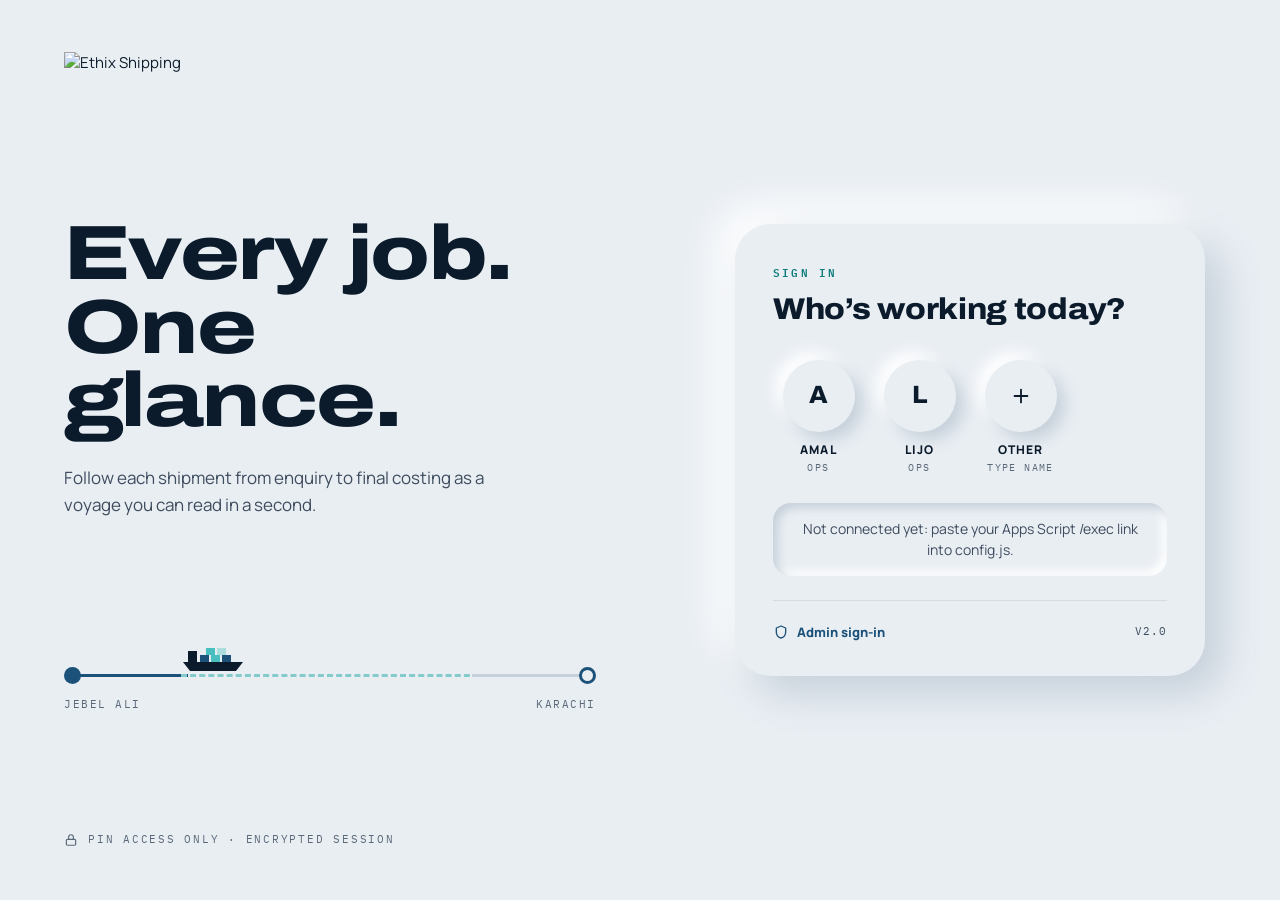
==== commit 0cbce40c: "Add files via upload" ====
--- a/index.html
+++ b/index.html
@@ -1,3942 +1,126 @@
-<!DOCTYPE html>
+<!doctype html>
 <html lang="en">
 <head>
-  <meta charset="UTF-8"><base target="_top"><title>ETHIX WORKSPACE</title>
-  <link href="https://fonts.googleapis.com/css2?family=Inter:wght@400;500;700;800&family=Montserrat:wght@700;800;900&display=swap" rel="stylesheet">
-  <link href="https://cdn.jsdelivr.net/npm/bootstrap@5.3.0/dist/css/bootstrap.min.css" rel="stylesheet">
-  <link href="https://cdn.datatables.net/1.13.6/css/dataTables.bootstrap5.min.css" rel="stylesheet">
-  <link rel="stylesheet" href="https://cdn.jsdelivr.net/npm/bootstrap-icons@1.11.1/font/bootstrap-icons.css">
-  <meta name="robots" content="noindex, nofollow">
-  <script>
-  // ==============================================================================
-  // ETHIX CONNECTION BRIDGE — GitHub Pages ⇄ Apps Script
-  // Paste your Apps Script Web App link (it ends with /exec) between the quotes:
-  const ETHIX_API_URL = 'https://script.google.com/macros/s/AKfycbznXOmpeyyI5XKMj5KTwBByz-Z5Pj6iw4slKftfidTfDp4JM4nDj-EuJXQBmYBUDQE/exec';
-  // ==============================================================================
-  let globalUsersRaw = [];
-  (function () {
-    let token = null;      // session pass — kept in memory only, gone when the tab closes or reloads
-    let ending = false;
-    const connected = /^https:\/\/script\.google\.com\/.+\/exec$/.test(ETHIX_API_URL);
+<meta charset="utf-8">
+<meta name="viewport" content="width=device-width, initial-scale=1, viewport-fit=cover">
+<meta name="robots" content="noindex, nofollow">
+<meta name="theme-color" content="#EEF3F6">
+<meta name="apple-mobile-web-app-capable" content="yes">
+<meta name="apple-mobile-web-app-status-bar-style" content="default">
+<meta name="apple-mobile-web-app-title" content="ETHIX">
+<title>ETHIX Workspace</title>
+<link rel="icon" type="image/png" href="assets/ethix-app-icon.png">
+<link rel="apple-touch-icon" href="assets/ethix-app-icon.png">
+<link rel="manifest" href="manifest.webmanifest">
+<link rel="preconnect" href="https://fonts.googleapis.com">
+<link rel="preconnect" href="https://fonts.gstatic.com" crossorigin>
+<link href="https://fonts.googleapis.com/css2?family=Archivo:wdth,wght@62..125,400..900&amp;family=IBM+Plex+Mono:wght@400;500;600&amp;family=Manrope:wght@400;500;600;700;800&amp;display=swap" rel="stylesheet">
+<link rel="stylesheet" href="styles.css">
+<script src="config.js"></script>
+<script src="app.js" defer></script>
+</head>
+<body>
+<div class="backdrop" aria-hidden="true"><span class="blob b1"></span><span class="blob b2"></span><span class="blob b3"></span></div>
 
-    function body(fn, args) { return JSON.stringify({ fn: fn, args: args, token: token }); }
+<!-- ============================== SIGN IN ============================== -->
+<main id="signin" class="signin">
+  <section class="signin-hero">
+    <img class="signin-logo" src="assets/ethix-logo-color.png" alt="Ethix Shipping" width="276" height="60">
+    <div>
+      <h1 class="hero-title">Every job.<br>One glance.</h1>
+      <p class="hero-sub">Follow each shipment from enquiry to final costing as a voyage you can read in a second.</p>
+    </div>
+    <div class="hero-route" aria-hidden="true">
+      <span class="hr-quay"></span><span class="hr-sea"></span><span class="hr-dest"></span>
+      <span class="hr-dot hr-dot-a"></span><span class="hr-dot hr-dot-b"></span>
+      <svg class="hr-ship" viewBox="0 0 64 30" width="64" height="30"><path d="M2 19 H62 L55 28 H9 Z" fill="#0B1B2B"/><rect x="7" y="8" width="9" height="11" fill="#0B1B2B"/><rect x="19" y="12" width="9" height="7" fill="#1C5179"/><rect x="30" y="12" width="9" height="7" fill="#48BEBF"/><rect x="41" y="12" width="9" height="7" fill="#1C5179"/><rect x="25" y="5" width="9" height="7" fill="#48BEBF"/><rect x="36" y="5" width="9" height="7" fill="#A9DEDD"/></svg>
+      <span class="hr-label hr-label-a">JEBEL ALI</span><span class="hr-label hr-label-b">KARACHI</span>
+    </div>
+    <p class="hero-foot"><svg viewBox="0 0 24 24" width="14" height="14" aria-hidden="true"><rect x="4" y="11" width="16" height="10" rx="2"/><path d="M8 11V7a4 4 0 0 1 8 0v4"/></svg>PIN ACCESS ONLY · ENCRYPTED SESSION</p>
+  </section>
 
-    function sessionEnded(msg) {
-      if (ending) return;
-      ending = true; token = null;
-      try { showToast(msg || 'Your session has ended. Please log in again.', 'warning', 3000); } catch (e) {}
-      setTimeout(function () { window.location.reload(); }, 2200);
-    }
+  <section class="signin-panel">
+    <div class="neu-card" id="signinCard">
+      <img class="signin-logo-sm" src="assets/ethix-logo-color.png" alt="Ethix Shipping" width="184" height="40">
+      <div>
+        <div class="kicker">SIGN IN</div>
+        <h2 class="card-title" id="signinTitle">Who’s working today?</h2>
+      </div>
 
-    function call(fn, args, ok, fail, userObj) {
-      if (!connected) {
-        const m = 'App not connected yet — paste the Apps Script /exec link into ETHIX_API_URL in index.html.';
-        if (fn === 'verifyPinServer' && ok) { ok({ success: false, offline: true, message: m }, userObj); return; }
-        if (fail) fail(new Error(m), userObj); else console.error('[ETHIX] ' + m);
-        return;
-      }
-      fetch(ETHIX_API_URL, { method: 'POST', body: body(fn, args), redirect: 'follow', cache: 'no-store' })
-        .then(function (r) { return r.text(); })
-        .then(function (txt) {
-          let res;
-          try { res = JSON.parse(txt); } catch (e) { throw new Error('The server sent an unexpected reply. Check the Apps Script deployment.'); }
-          if (res && res.ok) {
-            const data = res.data;
-            if (fn === 'verifyPinServer' && data && data.success && data.token) { token = data.token; delete data.token; ending = false; }
-            return { data: data };
-          }
-          if (res && res.auth) {
-            if (token) { sessionEnded(res.error); return null; }
-            throw new Error(res.error || 'Please log in.');
-          }
-          throw new Error((res && res.error) || 'Unknown server error.');
-        })
-        .then(function (out) {
-          if (out && ok) ok(out.data, userObj);   // page code errors here are NOT treated as server errors
-        }, function (err) {
-          const e = (err instanceof Error) ? err : new Error(String(err));
-          if (/Failed to fetch|NetworkError|Load failed/i.test(e.message)) e.message = 'Connection problem — check your internet and try again.';
-          if (fn === 'verifyPinServer' && ok) { ok({ success: false, offline: true, message: e.message }, userObj); return; }
-          if (fail) { fail(e, userObj); return; }
-          console.error('[ETHIX] ' + fn + ': ' + e.message);
-          try { showToast(e.message, 'error'); } catch (x) {}
-        });
-    }
+      <div class="profiles" id="profiles" role="group" aria-labelledby="signinTitle"></div>
 
-    // Drop-in replacement for google.script.run — every existing call in this page keeps working.
-    function runner(ok, fail, userObj) {
-      return new Proxy({}, {
-        get: function (_, prop) {
-          if (typeof prop !== 'string' || prop === 'then') return undefined;
-          if (prop === 'withSuccessHandler') return function (h) { return runner(h, fail, userObj); };
-          if (prop === 'withFailureHandler') return function (h) { return runner(ok, h, userObj); };
-          if (prop === 'withUserObject') return function (o) { return runner(ok, fail, o); };
-          return function () { call(prop, Array.prototype.slice.call(arguments), ok, fail, userObj); };
-        }
-      });
-    }
-    window.google = window.google || {};
-    window.google.script = { run: runner(null, null, undefined) };
+      <form class="other-form" id="otherForm" hidden>
+        <label for="otherName" class="pin-label">YOUR NAME</label>
+        <div class="other-row">
+          <input id="otherName" type="text" autocomplete="username" autocapitalize="characters" spellcheck="false" placeholder="e.g. RAKHI" required>
+          <button type="submit" class="neu-btn">Continue</button>
+        </div>
+      </form>
 
-    window.ETHIX = {
-      isLoggedIn: function () { return !!token; },
-      logout: function () {
-        if (!token || !connected) { token = null; return; }
-        const b = body('ethixLogout', []);
-        token = null;
-        try { if (!(navigator.sendBeacon && navigator.sendBeacon(ETHIX_API_URL, b))) throw 0; }
-        catch (e) { fetch(ETHIX_API_URL, { method: 'POST', body: b, keepalive: true }).catch(function () {}); }
-      }
-    };
-  })();
-  </script>
-  <style>
-    *{box-sizing:border-box}
-    body{background:radial-gradient(circle,rgba(255,255,255,.02) 1px,transparent 1px),linear-gradient(-45deg,#0a1118,#134C7A,#0f2027,#000);background-size:4px 4px,400% 400%;animation:gradientBG 15s ease infinite;font-family:'Inter',sans-serif;color:#fff;min-height:100vh;margin:0;overflow-x:hidden}
-    body.dim-mode{filter:brightness(.65) saturate(.8)}
-    @keyframes gradientBG{0%{background-position:0% 50%}50%{background-position:100% 50%}100%{background-position:0% 50%}}
-    @keyframes fadeIn{from{opacity:0;transform:translateY(12px)}to{opacity:1;transform:translateY(0)}}
-    @keyframes floatLogo{0%,100%{transform:translateY(0)}50%{transform:translateY(-8px)}}
-    @keyframes textShine{to{background-position:300% center}}
-    @keyframes slideUp{from{opacity:0;transform:translateY(40px) scale(.95)}to{opacity:1;transform:translateY(0) scale(1)}}
-    @keyframes skeletonPulse{0%,100%{opacity:.4}50%{opacity:.15}}
-    @keyframes deadlinePulse{0%,100%{box-shadow:none}50%{box-shadow:inset 0 0 0 1px rgba(239,68,68,.35)}}
-    @keyframes shimmer{0%{background-position:-200% center}100%{background-position:200% center}}
-    @keyframes chipGlow{0%,100%{box-shadow:0 0 15px rgba(0,242,254,.15)}50%{box-shadow:0 0 30px rgba(0,242,254,.5),0 0 60px rgba(0,242,254,.2)}}
+      <div class="hint" id="pickHint">Tap your profile to enter your PIN</div>
 
-    /* ── TOAST ── */
-    #toast-container{position:fixed;bottom:45px;left:25px;z-index:99999;display:flex;flex-direction:column;gap:10px;pointer-events:none}
-    .toast-item{background:rgba(10,15,25,.97);backdrop-filter:blur(20px);border-radius:10px;padding:12px 18px;min-width:260px;max-width:340px;display:flex;align-items:center;gap:12px;font-size:.82rem;font-weight:600;pointer-events:auto;animation:toastIn .35s cubic-bezier(.175,.885,.32,1.275);box-shadow:0 10px 30px rgba(0,0,0,.7)}
-    @keyframes toastIn{from{opacity:0;transform:translateX(-30px)}to{opacity:1;transform:translateX(0)}}
-    @keyframes toastOut{to{opacity:0;transform:translateX(-30px)}}
-    .toast-success{border-left:3px solid #10b981}.toast-error{border-left:3px solid #ef4444}.toast-info{border-left:3px solid #00f2fe}.toast-warning{border-left:3px solid #f59e0b}
-    .toast-icon{font-size:1.1rem;flex-shrink:0}
-    .toast-success .toast-icon{color:#10b981}.toast-error .toast-icon{color:#ef4444}.toast-info .toast-icon{color:#00f2fe}.toast-warning .toast-icon{color:#f59e0b}
+      <div class="pin-area" id="pinArea" hidden>
+        <label class="pin-label" for="pinInput" id="pinLabel">PIN</label>
+        <input id="pinInput" class="pin-input" type="password" inputmode="numeric" pattern="[0-9]*" maxlength="4" autocomplete="off" aria-describedby="pinMsg">
+        <div class="pin-wells" id="pinWells" aria-hidden="true"><span></span><span></span><span></span><span></span></div>
+        <div class="pin-msg" id="pinMsg" role="alert"></div>
+        <div class="keypad" id="keypad">
+          <button type="button" data-k="1">1</button><button type="button" data-k="2">2</button><button type="button" data-k="3">3</button>
+          <button type="button" data-k="4">4</button><button type="button" data-k="5">5</button><button type="button" data-k="6">6</button>
+          <button type="button" data-k="7">7</button><button type="button" data-k="8">8</button><button type="button" data-k="9">9</button>
+          <span></span><button type="button" data-k="0">0</button>
+          <button type="button" data-k="back" class="kp-back" aria-label="Delete last digit"><svg viewBox="0 0 24 24" width="26" height="26" aria-hidden="true"><path d="M21 5H9l-6 7 6 7h12z"/><path d="M17 9l-6 6M11 9l6 6"/></svg></button>
+        </div>
+      </div>
 
-    /* ── CONFIRM ── */
-    #confirm-overlay{position:fixed;inset:0;background:rgba(0,0,0,.7);backdrop-filter:blur(8px);z-index:99998;display:none;align-items:center;justify-content:center}
-    .confirm-box{background:rgba(10,15,25,.98);border:1px solid rgba(0,242,254,.4);border-radius:14px;padding:2rem 2rem 1.5rem;max-width:380px;width:90%;box-shadow:0 25px 60px rgba(0,0,0,.9);animation:fadeIn .3s ease;text-align:center}
-    .confirm-icon{font-size:2.2rem;margin-bottom:.8rem;display:block}
-    .confirm-msg{color:#e2e8f0;font-size:.9rem;font-weight:600;line-height:1.5;margin-bottom:1.5rem}
-    .confirm-btns{display:flex;gap:10px;justify-content:center}
-    .confirm-yes{background:linear-gradient(135deg,#ef4444,#dc2626);border:none;color:#fff;padding:9px 28px;border-radius:7px;font-weight:800;font-size:.85rem;cursor:pointer;transition:.2s;letter-spacing:.5px}
-    .confirm-yes:hover{transform:scale(1.04);box-shadow:0 0 20px rgba(239,68,68,.5)}
-    .confirm-no{background:rgba(255,255,255,.07);border:1px solid rgba(255,255,255,.2);color:#94a3b8;padding:9px 28px;border-radius:7px;font-weight:700;font-size:.85rem;cursor:pointer;transition:.2s}
-    .confirm-no:hover{background:rgba(255,255,255,.12);color:#fff}
+      <div class="card-foot">
+        <button type="button" class="link-btn" id="adminBtn"><svg viewBox="0 0 24 24" width="16" height="16" aria-hidden="true"><path d="M12 3l7 3v6c0 4.5-3 8-7 9-4-1-7-4.5-7-9V6z"/></svg>Admin sign-in</button>
+        <span class="mono small">V2.0</span>
+      </div>
+    </div>
+  </section>
+</main>
 
-    /* ── LOGIN ── */
-    #login-screen{position:fixed;inset:0;z-index:10000;display:flex;flex-direction:column;justify-content:center;align-items:center}
-    #profiles-view{display:flex;flex-direction:column;align-items:center;width:100%;padding:20px}
-    .login-card{background:rgba(10,15,25,.88);backdrop-filter:blur(30px);border:1px solid rgba(0,242,254,.3);border-radius:22px;padding:2.2rem 1.8rem 1.8rem;width:100%;max-width:400px;min-height:540px;display:flex;flex-direction:column;box-shadow:0 30px 70px rgba(0,0,0,.85),0 0 60px rgba(0,242,254,.07);position:relative;overflow:hidden}
-    .login-card::before{content:'';position:absolute;top:0;left:-100%;width:60%;height:100%;background:linear-gradient(90deg,transparent,rgba(0,242,254,.06),transparent);animation:shimmer 4s ease-in-out infinite;pointer-events:none}
-    .login-logo{height:120px;width:auto;filter:brightness(0) invert(1) drop-shadow(0 0 12px rgba(0,242,254,.5));margin-bottom:3px;animation:floatLogo 6s ease-in-out infinite;display:block;margin-left:auto;margin-right:auto}
-    .login-appname{font-family:'Montserrat',sans-serif;font-weight:900;font-size:1rem;letter-spacing:5px;color:#fff;margin-bottom:1.8rem;opacity:.7;text-align:center}
-    .login-appname span{color:#00f2fe}
-    .login-section-label{color:#00f2fe;font-size:.58rem;font-weight:700;letter-spacing:2px;text-transform:uppercase;margin-bottom:10px;text-align:center;opacity:.8}
-    /* ── ROLE SELECT CARDS ── */
-    .role-select-grid{display:flex;gap:12px;justify-content:center;margin-bottom:1.6rem}
-    .role-card{display:flex;flex-direction:column;align-items:center;gap:8px;cursor:pointer;background:transparent;border:none;outline:none;border-radius:16px;padding:.85rem .6rem .75rem;transition:.3s;flex:1;max-width:108px}
-    .role-card:hover{background:rgba(19,76,122,.06);transform:translateY(-3px);outline:none;box-shadow:none;}
-    .role-card:focus{outline:none;box-shadow:none;}
-    .role-card i{font-size:1.6rem;color:#00f2fe;transition:.3s}
-    .role-card-label{font-family:'Montserrat',sans-serif;font-weight:900;font-size:.68rem;color:#fff;letter-spacing:1.5px;text-align:center}
-    .role-card-sub{font-size:.54rem;font-weight:700;color:#475569;letter-spacing:.8px;text-transform:uppercase;text-align:center}
-    .role-card-guest i{color:#64748b}
-    .role-card-guest:hover{background:rgba(100,116,139,.06);}
-    .role-icon-wrap{width:52px;height:52px;border-radius:14px;background:linear-gradient(145deg,rgba(19,76,122,.55),rgba(0,242,254,.08),rgba(10,15,25,.7));backdrop-filter:blur(20px);-webkit-backdrop-filter:blur(20px);display:flex;align-items:center;justify-content:center;transition:all .3s cubic-bezier(0.25,1,0.5,1);border:1.5px solid rgba(0,242,254,.22);box-shadow:0 4px 16px rgba(0,0,0,.4),inset 0 1px 0 rgba(255,255,255,.13),inset 0 -1px 0 rgba(0,0,0,.2);}
-    .role-card:hover .role-icon-wrap{background:linear-gradient(145deg,rgba(19,76,122,.7),rgba(0,242,254,.18),rgba(10,15,25,.5));border-color:rgba(0,242,254,.6);box-shadow:0 6px 22px rgba(0,0,0,.5),0 0 18px rgba(0,242,254,.22);}
-    .role-card-guest .role-icon-wrap{background:linear-gradient(145deg,rgba(71,85,105,.4),rgba(100,116,139,.12));border-color:rgba(100,116,139,.28);}
-    .role-card-guest:hover .role-icon-wrap{background:linear-gradient(145deg,rgba(71,85,105,.55),rgba(100,116,139,.25));border-color:rgba(100,116,139,.5);box-shadow:0 6px 22px rgba(0,0,0,.5);}
-    .chip-grid{display:flex;flex-wrap:wrap;justify-content:center;gap:10px;margin-bottom:1.4rem;transition:all 0.4s ease;min-height:80px;align-items:center;}
-    .chip-grid.single-mode{display:flex;justify-content:center;gap:0;min-height:90px;}
-    .user-chip{display:flex;flex-direction:column;align-items:center;gap:5px;cursor:pointer;transition:all .3s cubic-bezier(0.25, 1, 0.5, 1);opacity:.6;padding:8px 4px;border-radius:12px;border:none;outline:none;width:72px;flex-shrink:0;}
-    .user-chip:hover{opacity:1;transform:scale(1.08);outline:none;}
-    .user-chip:focus{outline:none;box-shadow:none;}
-    .user-chip.active-chip{opacity:1;transform:scale(1.2);background:transparent;border:none;outline:none;margin-bottom:10px;}
-    .chip-avatar{width:52px;height:52px;border-radius:14px;background:linear-gradient(145deg,rgba(19,76,122,.55),rgba(0,242,254,.08),rgba(10,15,25,.7));backdrop-filter:blur(20px);-webkit-backdrop-filter:blur(20px);display:flex;align-items:center;justify-content:center;font-family:'Montserrat',sans-serif;font-weight:900;font-size:1.3rem;color:#e2e8f0;transition:all .3s cubic-bezier(0.25,1,0.5,1);border:1.5px solid rgba(0,242,254,.22);box-shadow:0 4px 16px rgba(0,0,0,.4),inset 0 -1px 0 rgba(0,0,0,.2);}
-    .user-chip:hover .chip-avatar{background:linear-gradient(145deg,rgba(19,76,122,.7),rgba(0,242,254,.18),rgba(10,15,25,.5));border-color:rgba(0,242,254,.6);box-shadow:0 6px 22px rgba(0,0,0,.5),0 0 18px rgba(0,242,254,.22);}
-    .user-chip.active-chip .chip-avatar{background:linear-gradient(145deg,rgba(0,242,254,.22),rgba(19,76,122,.65),rgba(10,15,25,.6));border:1.5px solid #00f2fe;box-shadow:0 6px 24px rgba(0,0,0,.55),0 0 24px rgba(0,242,254,.45);}
-    .chip-avatar.guest-av{background:linear-gradient(145deg,rgba(71,85,105,.4),rgba(100,116,139,.12));border-color:rgba(100,116,139,.28);color:#94a3b8;}
-    .chip-name{font-size:.6rem;font-weight:700;letter-spacing:.5px;color:#e2e8f0;text-transform:uppercase;text-align:center}
-    #pin-inline-section{animation:fadeIn .3s ease;margin-top:.2rem}
-    .pin-user-label{text-align:center;margin-bottom:12px}
-    .pin-user-label span{font-family:'Montserrat',sans-serif;font-weight:800;color:#00f2fe;font-size:.95rem;letter-spacing:1px}
-    .pin-user-label small{display:block;color:#64748b;font-size:.65rem;font-weight:600;letter-spacing:1px;margin-top:2px}
-    .dpin-row{display:flex;gap:10px;justify-content:center;margin-bottom:8px}
-    .dpin-box{width:50px;height:58px;background:transparent!important;border:1px solid rgba(0,242,254,.4)!important;color:#fff!important;font-size:1.8rem;text-align:center;font-family:'Montserrat',sans-serif;font-weight:900;border-radius:10px;transition:.3s}
-    .dpin-box:focus{border-color:#00f2fe!important;box-shadow:0 0 15px rgba(0,242,254,.4);outline:none}
-    @keyframes pinShake{0%,100%{transform:translateX(0)}25%{transform:translateX(-8px)}75%{transform:translateX(8px)}}
-    .pin-shake{animation:pinShake .35s ease}
-    #dpin-error{color:#ef4444;font-size:.72rem;font-weight:700;text-align:center;min-height:16px;display:none;letter-spacing:.5px}
-    .login-footer{margin-top:auto;padding-top:1.2rem;border-top:1px solid rgba(255,255,255,.07);text-align:center}
-    .manage-btn{background:transparent;border:1px solid #334155;color:#64748b;padding:7px 20px;font-size:.75rem;cursor:pointer;transition:.3s;text-transform:uppercase;font-weight:700;letter-spacing:2px;border-radius:5px}
-    .manage-btn:hover{color:#fff;border-color:#475569}
-    #pin-entry-screen{display:none;flex-direction:column;align-items:center;width:100%}
-    .login-title{font-family:'Montserrat',sans-serif;font-size:1.8rem;color:#fff;margin-bottom:2rem;font-weight:800;letter-spacing:2px;text-align:center}
-    .pin-container{display:flex;gap:15px;margin-bottom:1rem;justify-content:center}
-    .pin-box{width:60px;height:70px;background:transparent!important;border:1px solid rgba(255,255,255,.4)!important;color:#fff!important;font-size:2.2rem;text-align:center;font-family:'Montserrat',sans-serif;font-weight:900;border-radius:8px;transition:.3s;box-shadow:0 8px 25px rgba(0,0,0,.4)}
-    .pin-box:focus{border-color:#00f2fe!important;box-shadow:0 0 15px rgba(0,242,254,.5);outline:none}
+<!-- ============================== APP ============================== -->
+<div id="shell" class="shell" hidden>
+  <nav class="sidebar glass" aria-label="Main">
+    <img class="side-logo" src="assets/ethix-logo-color.png" alt="Ethix Shipping" width="193" height="42">
+    <img class="side-mark" src="assets/ethix-mark-color.png" alt="Ethix" width="40" height="40">
+    <div class="nav-list" id="navList"></div>
+    <div class="side-user">
+      <div class="avatar" id="sideAvatar">A</div>
+      <div class="side-user-text"><div class="side-user-name" id="sideName">—</div><div class="mono small" id="sideRole">—</div></div>
+      <button type="button" class="icon-btn" id="logoutBtn" aria-label="Log out"><svg viewBox="0 0 24 24" width="16" height="16" aria-hidden="true"><path d="M15 4h4v16h-4M10 16l4-4-4-4M14 12H4"/></svg></button>
+    </div>
+  </nav>
 
-    /* ── LOADING ── */
-    #loading-overlay{position:fixed;inset:0;background:rgba(10,15,25,.55);backdrop-filter:blur(15px);z-index:20000;display:none;flex-direction:column;justify-content:center;align-items:center}
-    .spinner-border{color:#00f2fe;width:3rem;height:3rem;border-width:.3rem}
-    .skel{background:rgba(255,255,255,.07);border-radius:5px;animation:skeletonPulse 1.6s ease-in-out infinite}
-    .skeleton-row{display:flex;gap:12px;padding:10px 0;border-bottom:1px solid rgba(255,255,255,.04)}
-    .skel-short{height:12px;width:80px}.skel-mid{height:12px;width:140px}.skel-long{height:12px;width:200px}.skel-fill{height:12px;flex:1}
+  <main class="view" id="view" tabindex="-1"></main>
 
-    /* ── AI NEURAL ORB ── */
-    #edith-orb{position:fixed;bottom:35px;right:35px;z-index:11000;width:70px;height:70px;border-radius:50%;background:radial-gradient(circle at 40% 35%,rgba(0,242,254,.12),rgba(10,15,25,.95));backdrop-filter:blur(25px);border:1px solid rgba(0,242,254,.55);box-shadow:0 10px 30px rgba(0,0,0,.8),0 0 20px rgba(0,242,254,.25);display:none;align-items:center;justify-content:center;cursor:pointer;transition:.4s cubic-bezier(.175,.885,.32,1.275);position:fixed;overflow:visible}
-    #edith-orb:hover{transform:scale(1.12);box-shadow:0 15px 40px rgba(0,0,0,.9),0 0 45px rgba(0,242,254,.55);border-color:#00f2fe}
-    .ai-neural-core{position:relative;width:70px;height:70px;display:flex;align-items:center;justify-content:center}
-    .neural-center{width:24px;height:24px;border-radius:50%;z-index:5;background:radial-gradient(circle at 35% 35%,#7cf8fe,#00f2fe 50%,#0ea5e9);box-shadow:0 0 12px #00f2fe,0 0 28px rgba(0,242,254,.55);animation:nBreath 2.5s ease-in-out infinite alternate}
-    @keyframes nBreath{0%{transform:scale(.82);box-shadow:0 0 8px #00f2fe,0 0 14px rgba(0,242,254,.3)}100%{transform:scale(1.12);box-shadow:0 0 20px #00f2fe,0 0 40px rgba(0,242,254,.65)}}
-    .premium-loader { width: 14px; height: 14px; border: 2px solid rgba(255,255,255,0.2); border-top: 2px solid #fff; border-radius: 50%; animation: spin-premium 0.8s linear infinite; display: inline-block; vertical-align: middle; margin-right: 10px; }
-    @keyframes spin-premium { 0% { transform: rotate(0deg); } 100% { transform: rotate(360deg); } }
-    .premium-loader { width: 14px; height: 14px; border: 2px solid rgba(255,255,255,0.2); border-top: 2px solid #fff; border-radius: 50%; animation: spin 0.8s linear infinite; display: inline-block; vertical-align: middle; margin-right: 10px; }
-    @keyframes spin { 0% { transform: rotate(0deg); } 100% { transform: rotate(360deg); } }
-    .neural-ring-1{position:absolute;width:40px;height:40px;border-radius:50%;border:1.5px solid rgba(0,242,254,.75);border-top-color:transparent;border-bottom-color:transparent;animation:spin1 3s linear infinite}
-    @keyframes spin1{to{transform:rotate(360deg)}}
-    .neural-ring-2{position:absolute;width:56px;height:56px;border-radius:50%;border:1px solid rgba(0,242,254,.4);border-left-color:transparent;border-right-color:transparent;animation:spin2 4.5s linear infinite}
-    @keyframes spin2{to{transform:rotate(360deg)}}
-    .neural-pulse{position:absolute;width:62px;height:62px;border-radius:50%;border:1px solid rgba(0,242,254,.25);animation:oPulse 2.2s ease-out infinite}
-    @keyframes oPulse{0%{transform:scale(.78);opacity:.6}100%{transform:scale(1.18);opacity:0}}
-    /* #edith-orb{display:none!important} -- ORB RESTORED */
-    ::-webkit-scrollbar{width:5px;height:5px}
-    ::-webkit-scrollbar-track{background:rgba(255,255,255,.03);border-radius:10px}
-    ::-webkit-scrollbar-thumb{background:rgba(0,242,254,.2);border-radius:10px}
-    ::-webkit-scrollbar-thumb:hover{background:rgba(0,242,254,.5)}
-    *{scrollbar-width:thin;scrollbar-color:rgba(0,242,254,.2) rgba(255,255,255,.03)}
-    .neural-dot{position:absolute;width:5px;height:5px;border-radius:50%;background:#00f2fe;box-shadow:0 0 7px #00f2fe}
-    .nd1{top:9px;left:50%;transform:translateX(-50%);animation:dotP 2.5s ease-in-out infinite}
-    .nd2{bottom:9px;right:12px;animation:dotP 2.5s ease-in-out infinite .85s}
-    .nd3{bottom:13px;left:11px;animation:dotP 2.5s ease-in-out infinite 1.7s}
-    @keyframes dotP{0%,100%{opacity:.25;transform:scale(.7)}50%{opacity:1;transform:scale(1.4);box-shadow:0 0 10px #00f2fe}}
-    .neural-sheen{position:absolute;top:4px;left:14px;width:42px;height:18px;background:linear-gradient(to bottom,rgba(255,255,255,.13),transparent);border-radius:50%;pointer-events:none}
-    /* Notification dot */
-    #edith-notify-dot{position:absolute;top:2px;right:2px;width:12px;height:12px;border-radius:50%;background:#ef4444;box-shadow:0 0 10px rgba(239,68,68,.8);display:none;z-index:12000;animation:notifyPulse 1.5s ease-in-out infinite}
-    @keyframes notifyPulse{0%,100%{box-shadow:0 0 6px rgba(239,68,68,.8)}50%{box-shadow:0 0 18px rgba(239,68,68,1),0 0 30px rgba(239,68,68,.5)}}
-    /* Active state — rings speed up when EDITH is thinking */
-    #edith-orb.orb-active .neural-ring-1{animation:spin1 .8s linear infinite}
-    #edith-orb.orb-active .neural-ring-2{animation:spin2 1.2s linear infinite}
-    #edith-orb.orb-notify{border-color:transparent;animation:orbAlertBreathe 2.2s ease-in-out infinite}
-    @keyframes orbAlertBreathe{
-      0%,100%{box-shadow:0 10px 30px rgba(0,0,0,.8),0 0 12px rgba(239,68,68,.4),0 0 25px rgba(239,68,68,.15)}
-      50%{box-shadow:0 10px 30px rgba(0,0,0,.8),0 0 25px rgba(239,68,68,.75),0 0 50px rgba(239,68,68,.35),0 0 70px rgba(239,68,68,.12)}
-    }
-
-    /* ── COMMAND BAR ── */
-    #cmd-overlay{position:fixed;inset:0;background:rgba(0,0,0,.6);backdrop-filter:blur(12px);z-index:99997;display:none;align-items:flex-start;justify-content:center;padding-top:15vh}
-    .cmd-bar{background:rgba(10,15,25,.98);backdrop-filter:blur(40px);border:1px solid rgba(0,242,254,.5);border-radius:16px;width:90%;max-width:580px;box-shadow:0 30px 70px rgba(0,0,0,.9),0 0 40px rgba(0,242,254,.15);overflow:hidden}
-    .cmd-input-wrap{display:flex;align-items:center;padding:14px 18px;gap:12px;border-bottom:1px solid rgba(255,255,255,.06)}
-    .cmd-slash{font-family:'Montserrat',sans-serif;font-weight:900;color:#00f2fe;font-size:1.2rem;opacity:.6}
-    #cmdInput{background:transparent!important;border:none!important;color:#fff!important;font-size:1rem;font-weight:600;flex:1;outline:none!important;box-shadow:none!important}
-    #cmdInput::placeholder{color:rgba(255,255,255,.3);font-weight:400}
-    .cmd-hint{font-size:.65rem;color:#475569;padding:8px 18px 10px;display:flex;gap:14px;flex-wrap:wrap}
-    .cmd-hint span{color:#334155}
-    .cmd-hint b{color:#00f2fe;font-weight:700;margin-right:4px}
-    #cmdResults{max-height:220px;overflow-y:auto}
-    .cmd-result-item{padding:10px 18px;display:flex;align-items:center;gap:12px;cursor:pointer;transition:.2s;font-size:.83rem;font-weight:600}
-    .cmd-result-item:hover,.cmd-result-item.active{background:rgba(0,242,254,.08)}
-    .cmd-result-icon{color:#00f2fe;font-size:1rem;flex-shrink:0}
-
-    /* ── RIGHT-CLICK MENU ── */
-    #ctx-menu{position:fixed;z-index:99996;background:rgba(10,15,25,.98);backdrop-filter:blur(25px);border:1px solid rgba(0,242,254,.4);border-radius:10px;padding:6px 0;min-width:190px;box-shadow:0 15px 40px rgba(0,0,0,.8);display:none;animation:fadeIn .2s ease}
-    .ctx-item{padding:9px 16px;font-size:.8rem;font-weight:700;cursor:pointer;display:flex;align-items:center;gap:10px;transition:.2s;color:#e2e8f0}
-    .ctx-item:hover{background:rgba(0,242,254,.1);color:#00f2fe}
-    .ctx-item i{font-size:.85rem;flex-shrink:0}
-    .ctx-divider{border:none;border-top:1px solid rgba(255,255,255,.06);margin:4px 0}
-    .ctx-item.ctx-ongoing i{color:#00f2fe}.ctx-item.ctx-completed i{color:#10b981}.ctx-item.ctx-hold i{color:#f59e0b}.ctx-item.ctx-cancelled i{color:#6b7280}
-
-    /* ── FILTERED JOBS PANEL ── */
-    #filtered-panel-overlay{position:fixed;inset:0;background:rgba(0,0,0,.6);backdrop-filter:blur(8px);z-index:12000;display:none;align-items:flex-end;justify-content:center}
-    .filtered-panel{background:rgba(10,15,25,.98);border:1px solid rgba(0,242,254,.3);border-radius:18px 18px 0 0;width:100%;max-width:900px;max-height:75vh;display:flex;flex-direction:column;animation:panelUp .4s cubic-bezier(.2,.8,.2,1)}
-    @keyframes panelUp{from{transform:translateY(100%)}to{transform:translateY(0)}}
-    .fpanel-header{padding:16px 20px 12px;border-bottom:1px solid rgba(255,255,255,.07);display:flex;justify-content:space-between;align-items:center;flex-shrink:0}
-    .fpanel-title{font-family:'Montserrat',sans-serif;font-weight:900;font-size:1rem;color:#00f2fe;letter-spacing:1px}
-    .fpanel-body{overflow-y:auto;padding:14px 16px;flex:1}
-    .fpanel-card{background:rgba(19,76,122,.15);border:1px solid rgba(0,242,254,.15);border-radius:10px;padding:.85rem 1rem;margin-bottom:.6rem;display:flex;justify-content:space-between;align-items:center;gap:12px;transition:.25s;cursor:default}
-    .fpanel-card:hover{background:rgba(19,76,122,.35);border-color:rgba(0,242,254,.35)}
-    .fpanel-jobno{font-family:'Montserrat',sans-serif;font-weight:900;color:#00f2fe;font-size:.92rem}
-    .fpanel-info{font-size:.73rem;color:#94a3b8;margin-top:3px}
-    .fpanel-open{background:rgba(0,242,254,.12);border:1px solid rgba(0,242,254,.4);color:#00f2fe;padding:5px 14px;border-radius:6px;font-size:.72rem;font-weight:800;cursor:pointer;transition:.25s;white-space:nowrap;flex-shrink:0}
-    .fpanel-open:hover{background:#00f2fe;color:#0a1118}
-    .fpanel-quick-btn {background:rgba(255,255,255,.05);border:1px solid rgba(255,255,255,.1);color:#94a3b8;padding:4px 8px;border-radius:6px;font-size:.8rem;cursor:pointer;transition:.25s;margin-right:4px;}
-    .fpanel-quick-btn:hover {background:rgba(255,255,255,.15);color:#fff;}
-    .fpanel-quick-complete:hover {background:rgba(16,185,129,.15);border-color:rgba(16,185,129,.5);color:#10b981;}
-    .fpanel-quick-hold:hover {background:rgba(245,158,11,.15);border-color:rgba(245,158,11,.5);color:#f59e0b;}
-
-
-    /* ── VENDOR/SALES POPOVER ── */
-    #vendor-pop, #sales-pop{position:fixed;z-index:30000;background:rgba(10,15,25,.98);backdrop-filter:blur(30px);border:1px solid rgba(0,242,254,.35);border-radius:12px;padding:14px 16px;min-width:260px;max-width:320px;box-shadow:0 20px 50px rgba(0,0,0,.8);display:none;animation:fadeIn .2s ease;pointer-events:auto}
-    .vpop-title{font-family:'Montserrat',sans-serif;font-weight:800;font-size:.85rem;color:#00f2fe;margin-bottom:8px;letter-spacing:.5px;border-bottom:1px solid rgba(0,242,254,.2);padding-bottom:6px}
-    .vpop-row{display:flex;justify-content:space-between;align-items:center;font-size:.75rem;padding:4px 0;color:#94a3b8}
-    .vpop-row b{color:#e2e8f0}
-    .vpop-close{position:absolute;top:8px;right:10px;background:transparent;border:none;color:#64748b;cursor:pointer;font-size:.9rem;transition:.2s}
-    .vpop-close:hover{color:#fff}
-    .vpop-recent-lbl {font-size:.65rem;font-weight:800;color:#00f2fe;letter-spacing:1px;text-transform:uppercase;margin:8px 0 6px;border-top:1px solid rgba(255,255,255,.05);padding-top:8px;}
-    .vpop-chip-grid {display:flex;flex-wrap:wrap;gap:5px;}
-    .vpop-job-chip {background:rgba(19,76,122,.3);border:1px solid rgba(0,242,254,.2);color:#fff;padding:3px 8px;border-radius:4px;font-size:.7rem;font-weight:700;cursor:pointer;transition:.2s;}
-    .vpop-job-chip:hover {background:rgba(0,242,254,.15);border-color:#00f2fe;color:#00f2fe;}
-
-    /* ── SMART SEARCH SUGGESTIONS ── */
-    #search-suggestions{position:absolute;top:calc(100% + 6px);left:0;right:0;background:rgba(10,15,25,.98);backdrop-filter:blur(25px);border:1px solid rgba(0,242,254,.35);border-radius:10px;z-index:9999;max-height:220px;overflow-y:auto;box-shadow:0 15px 40px rgba(0,0,0,.8);display:none}
-    .sugg-item{padding:9px 16px;font-size:.8rem;font-weight:600;cursor:pointer;display:flex;align-items:center;gap:10px;transition:.2s;color:#e2e8f0;border-bottom:1px solid rgba(255,255,255,.04)}
-    .sugg-item:hover{background:rgba(0,242,254,.08);color:#00f2fe}
-    .sugg-item:last-child{border-bottom:none}
-    .sugg-type{font-size:.63rem;background:rgba(0,242,254,.1);border:1px solid rgba(0,242,254,.25);color:#00f2fe;padding:1px 6px;border-radius:4px;font-weight:700;flex-shrink:0}
-
-    /* ── HOLD REASON MODAL ── */
-    #hold-reason-overlay{position:fixed;inset:0;background:rgba(0,0,0,.7);backdrop-filter:blur(8px);z-index:99990;display:none;align-items:center;justify-content:center}
-    .hold-box{background:rgba(10,15,25,.98);border:1px solid rgba(245,158,11,.5);border-radius:14px;padding:2rem;max-width:400px;width:90%;animation:fadeIn .3s ease}
-    .hold-box h5{font-family:'Montserrat',sans-serif;font-weight:800;color:#f59e0b;font-size:.95rem;margin-bottom:1rem;letter-spacing:1px}
-    .hold-box textarea{background:rgba(245,158,11,.08)!important;border:1px solid rgba(245,158,11,.4)!important;color:#fff!important;border-radius:8px;width:100%;padding:10px;font-size:.82rem;resize:none;font-family:'Inter',sans-serif}
-    .hold-box textarea:focus{outline:none;border-color:#f59e0b!important;box-shadow:0 0 12px rgba(245,158,11,.3)}
-
-    /* ── APP PAGES ── */
-    .app-page{display:none;padding:2rem 0 50px;min-height:100vh;width:100%}
-    .page-enter{animation:fadeIn .35s ease forwards}
-    #home-screen{flex-direction:column;justify-content:center;align-items:center;position:relative;padding-bottom:60px}
-    .floating-home{position:fixed;top:20px;right:20px;z-index:9999;background:rgba(19,76,122,.6)!important;backdrop-filter:blur(10px)!important;border:1px solid #00f2fe!important;color:#00f2fe!important;border-radius:50%!important;width:45px!important;height:45px!important;display:none;align-items:center!important;justify-content:center!important;cursor:pointer!important;transition:.3s!important;box-shadow:0 8px 25px rgba(0,0,0,.5)!important;padding:0!important}
-    .floating-home i{font-size:1.1rem!important;display:block!important;margin:0!important;line-height:1!important}
-    .floating-home:hover{background:#00f2fe!important;color:#134C7A!important;box-shadow:0 0 20px rgba(0,242,254,.8)!important;transform:scale(1.1)!important}
-    .settings-wrapper{position:absolute;top:20px;right:20px;z-index:10000}
-    .settings-gear-btn{background:rgba(10,15,25,.6);backdrop-filter:blur(15px);border:1px solid rgba(0,242,254,.4);color:#00f2fe;border-radius:50%;width:45px;height:45px;display:flex;justify-content:center;align-items:center;font-size:1.2rem;cursor:pointer;transition:.3s;box-shadow:0 8px 25px rgba(0,0,0,.5)}
-    .settings-gear-btn:hover{background:#00f2fe;color:#134C7A;transform:rotate(90deg)}
-    .custom-dropdown{background:rgba(10,15,25,.98);backdrop-filter:blur(25px);border:1px solid #00f2fe;border-radius:12px;padding:8px 0;min-width:210px;box-shadow:0 15px 40px rgba(0,0,0,.8)}
-    .custom-dropdown .dropdown-item{transition:.2s;font-size:.85rem;padding:.55rem 1.2rem;border-radius:0}
-    .custom-dropdown .dropdown-item:hover{background:rgba(0,242,254,.12)!important;color:#00f2fe!important;padding-left:1.5rem}
-    .dropdown-divider{border-color:rgba(255,255,255,.08);margin:4px 0}
-
-    /* ── HOME ── */
-    .logo-container{text-align:center;margin-bottom:1.2rem}
-    .hero-logo{height:120px;width:auto;margin-bottom:8px;filter:brightness(0) invert(1) drop-shadow(0 8px 20px rgba(0,0,0,.8));animation:floatLogo 6s ease-in-out infinite;opacity:0;will-change:opacity,filter,transform;}
-    .home-subtitle{font-family:'Montserrat',sans-serif;font-weight:900;font-size:1.5rem;background:linear-gradient(to right,#00f2fe,#8e9eab,#134C7A,#00f2fe);background-size:300% auto;-webkit-background-clip:text;-webkit-text-fill-color:transparent;text-align:center;letter-spacing:3px;filter:drop-shadow(0 0 10px rgba(0,242,254,.3));margin-top:-4px;margin-bottom:0;animation:textShine 8s linear infinite}
-    .welcome-greeting{font-family:'Montserrat',sans-serif;font-size:.85rem;font-weight:900;color:rgba(255,255,255,.55);letter-spacing:3px;text-align:center;margin-bottom:.5rem;margin-top:.8rem;text-transform:uppercase}
-    .welcome-greeting span{color:#00f2fe;opacity:1}
-    .stats-bar{display:flex;gap:12px;margin:1rem 0 1.6rem;justify-content:center;flex-wrap:wrap}
-    .stat-pill{background:rgba(19,76,122,.2);backdrop-filter:blur(12px);border:1px solid rgba(0,242,254,.2);border-radius:50px;padding:7px 18px;display:flex;align-items:center;gap:8px;transition:.3s;cursor:pointer}
-    .stat-pill:hover{background:rgba(19,76,122,.45);border-color:rgba(0,242,254,.5);transform:translateY(-2px);box-shadow:0 8px 20px rgba(0,0,0,.4)}
-    .stat-pill-num{font-family:'Montserrat',sans-serif;font-weight:900;font-size:1.1rem;color:#00f2fe}
-    .stat-pill-lbl{font-size:.65rem;font-weight:700;color:rgba(255,255,255,.6);letter-spacing:1px;text-transform:uppercase}
-    .stat-pill.warn .stat-pill-num{color:#f59e0b}.stat-pill.warn{border-color:rgba(245,158,11,.3)}
-    .stat-pill.danger .stat-pill-num{color:#ef4444}.stat-pill.danger{border-color:rgba(239,68,68,.3)}
-    .menu-grid{display:grid;grid-template-columns:1fr 1fr;gap:14px;max-width:700px;width:90%}
-    .menu-btn{background:rgba(19,76,122,.18);backdrop-filter:blur(20px);border:1px solid rgba(0,242,254,.25);border-radius:16px;padding:1.4rem 1rem;text-align:center;color:#fff;font-weight:800;font-size:.9rem;cursor:pointer;transition:all .35s cubic-bezier(.2,.8,.2,1);text-transform:uppercase;letter-spacing:1px;box-shadow:0 6px 18px rgba(0,0,0,.3);position:relative;overflow:hidden}
-    .menu-btn i{font-size:1.8rem;color:#00f2fe;display:block;margin-bottom:7px;transition:.3s}
-    .menu-btn:hover{background:rgba(19,76,122,.55);border-color:#00f2fe;transform:translateY(-3px) scale(1.02);box-shadow:0 14px 28px rgba(0,0,0,.5)}
-    .menu-btn:hover i{color:#fff;transform:scale(1.1);filter:drop-shadow(0 0 8px rgba(255,255,255,.5))}
-    .btn-badge{position:absolute;top:10px;right:10px;background:#ef4444;color:#fff;font-size:.6rem;font-weight:800;padding:2px 7px;border-radius:50px;letter-spacing:.5px;box-shadow:0 2px 8px rgba(239,68,68,.5)}
-
-    /* ── NEW HOME BUTTON SYSTEM ── */
-    .home-grid-wrapper { display: flex; flex-direction: column; align-items: center; gap: 20px; width: 95%; max-width: 1050px; margin-top: 1rem; }
-    .btn-group-capsules { display: flex; flex-wrap: wrap; justify-content: center; gap: 12px; width: 100%; max-width: 940px; }
-    .btn-capsule { background: rgba(19,76,122,.2); backdrop-filter: blur(12px); border: 1px solid rgba(0,242,254,.2); border-radius: 50px; padding: 10px 22px; display: flex; align-items: center; justify-content: center; gap: 10px; color: #fff; font-weight: 800; font-size: .72rem; cursor: pointer; transition: .3s; text-transform: uppercase; letter-spacing: 1px; box-shadow: 0 6px 15px rgba(0,0,0,.3); flex: 0 0 auto; width: clamp(180px, 26vw, 275px); text-align: center; }
-    .btn-capsule i { color: #00f2fe; font-size: 1.1rem; flex-shrink: 0; }
-    .btn-capsule:hover { background: rgba(19,76,122,.45); border-color: #00f2fe; transform: translateY(-2px); box-shadow: 0 8px 20px rgba(0,0,0,.4); }
-    .cap-red{border-color:rgba(239,68,68,.45)!important;}.cap-red i{color:#ef4444!important;}.cap-red:hover{border-color:#ef4444!important;background:rgba(239,68,68,.1)!important;}
-    .cap-green{border-color:rgba(16,185,129,.45)!important;}.cap-green i{color:#10b981!important;}.cap-green:hover{border-color:#10b981!important;background:rgba(16,185,129,.1)!important;}
-    .cap-violet{border-color:rgba(139,92,246,.45)!important;}.cap-violet i{color:#8b5cf6!important;}.cap-violet:hover{border-color:#8b5cf6!important;background:rgba(139,92,246,.1)!important;}
-    .cap-sky{border-color:rgba(56,189,248,.45)!important;}.cap-sky i{color:#38bdf8!important;}.cap-sky:hover{border-color:#38bdf8!important;background:rgba(56,189,248,.1)!important;}
-    .cap-yellow{border-color:rgba(234,179,8,.45)!important;}.cap-yellow i{color:#eab308!important;}.cap-yellow:hover{border-color:#eab308!important;background:rgba(234,179,8,.1)!important;}
-    .cap-count-red{color:#ef4444!important;}.cap-count-green{color:#10b981!important;}.cap-count-yellow{color:#eab308!important;}.cap-count-violet{color:#8b5cf6!important;}.cap-count-sky{color:#38bdf8!important;}
-    .btn-capsule{color:#fff!important;}
-    .btn-capsule-wide { width: clamp(180px, 26vw, 275px) !important; }
-    
-    .btn-group-rectangles { display: flex; flex-wrap: wrap; justify-content: center; gap: 14px; width: 100%; }
-    .btn-rectangle { flex: 1 1 160px; max-width: 195px; min-width: 150px; background: rgba(19,76,122,.18); backdrop-filter: blur(20px); border: 1px solid rgba(0,242,254,.25); border-radius: 16px; padding: 1.2rem 1rem; text-align: center; color: #fff; font-weight: 800; font-size: .8rem; cursor: pointer; transition: all .35s ease; text-transform: uppercase; letter-spacing: 1px; box-shadow: 0 6px 18px rgba(0,0,0,.3); position: relative; }
-    .btn-rectangle i { font-size: 1.6rem; color: #00f2fe; display: block; margin-bottom: 6px; transition: .3s; }
-    .btn-rectangle:hover { background: rgba(19,76,122,.55); border-color: #00f2fe; transform: translateY(-3px) scale(1.02); box-shadow: 0 14px 28px rgba(0,0,0,.5); }
-    .btn-rectangle:hover i { color: #fff; filter: drop-shadow(0 0 8px rgba(255,255,255,.5)); }
-
-    .btn-group-round { display: flex; justify-content: center; width: 100%; margin-top: 5px; }
-    .btn-round { background: rgba(19,76,122,.25); backdrop-filter: blur(20px); border: 2px solid #00f2fe; border-radius: 50%; width: 70px; height: 70px; display: flex; align-items: center; justify-content: center; color: #00f2fe; font-size: 1.8rem; cursor: pointer; transition: .4s cubic-bezier(0.175, 0.885, 0.32, 1.275); box-shadow: 0 8px 25px rgba(0,0,0,.4), inset 0 0 15px rgba(0,242,254,.2); }
-    .btn-round:hover { background: #00f2fe; color: #0a1118; transform: scale(1.15); box-shadow: 0 15px 35px rgba(0,0,0,.6), 0 0 30px rgba(0,242,254,.6); }
-
-    .btn-badge-capsule { background: #ef4444; color: #fff; font-size: .65rem; font-weight: 900; padding: 2px 8px; border-radius: 50px; letter-spacing: .5px; box-shadow: 0 2px 8px rgba(239,68,68,.6); margin-left: auto; display: inline-block; }
-    .cap-count { font-family: 'Montserrat', sans-serif; font-weight: 900; font-size: 1rem; line-height: 1; color: inherit; margin-right: 1px; }
-    .btn-capsule-wide { flex: 1 1 calc(50% - 12px) !important; max-width: 380px !important; justify-content: center; }
-    .btn-rectangle .btn-badge-capsule { position: absolute; top: 10px; right: 10px; margin-left: 0; }
-
-    /* ── COSTING ENGINE ── */
-    .costing-modal-body{max-height:84vh;overflow-y:auto;padding:14px 18px;scrollbar-width:thin;scrollbar-color:rgba(0,242,254,.2) transparent;}
-    .costing-panel{background:linear-gradient(135deg,rgba(0,0,0,.3),rgba(19,76,122,.08));border-radius:16px;padding:18px 20px;border:1px solid rgba(255,255,255,.06);box-shadow:inset 0 1px 0 rgba(255,255,255,.04);}
-    .costing-panel-title{font-family:'Montserrat',sans-serif;font-weight:900;font-size:.78rem;letter-spacing:2.5px;text-transform:uppercase;padding-bottom:10px;margin-bottom:10px;border-bottom:2px solid;display:flex;align-items:center;gap:10px;}
-    .costing-panel-buy .costing-panel-title{color:#ef4444;border-color:rgba(239,68,68,.4)}
-    .costing-panel-sell .costing-panel-title{color:#10b981;border-color:rgba(16,185,129,.4)}
-    /* Stacked row — wider, less squished */
-    .costing-row{display:grid;grid-template-columns:1.25fr 0.9fr 52px 58px 60px 90px 95px 26px;gap:6px;margin-bottom:6px;align-items:center}
-    .container-mode .costing-row{grid-template-columns:1.25fr 0.9fr 52px 58px 58px 60px 90px 95px 26px}
-    .costing-col-headers{display:grid;gap:5px;margin-bottom:5px;padding-bottom:5px;border-bottom:1px solid rgba(255,255,255,.06)}
-    .costing-col-headers span{font-size:.56rem;font-weight:800;letter-spacing:.6px;color:#334155;text-transform:uppercase;text-align:center}
-    .costing-col-headers span:first-child{text-align:left}
-    .ch-base{grid-template-columns:1.25fr 0.9fr 52px 58px 60px 90px 95px 26px}
-    .ch-container{grid-template-columns:1.25fr 0.9fr 52px 58px 58px 60px 90px 95px 26px}
-    .cr-input{background:rgba(255,255,255,.05)!important;border:1px solid rgba(255,255,255,.1)!important;color:#fff!important;border-radius:6px;padding:5px 7px;font-size:.71rem;font-weight:600;width:100%;outline:none;transition:.2s}
-    .cr-input:focus{border-color:rgba(0,242,254,.5)!important;background:rgba(0,242,254,.04)!important}
-    .cr-input:disabled{opacity:.4;cursor:not-allowed}
-    .cr-per,.cr-currency{font-size:.62rem!important;padding:5px 3px!important;text-align:center;background:rgba(0,242,254,.04)!important;border:1px solid rgba(0,242,254,.18)!important;color:#a0c4cc!important;border-radius:6px;-webkit-appearance:none;-moz-appearance:none;appearance:none;cursor:pointer;}
-    .cr-party{font-size:.63rem!important;background:rgba(19,76,122,.18)!important;border:1px solid rgba(0,242,254,.22)!important;color:#e2e8f0!important;cursor:pointer;border-radius:6px;padding:5px 4px!important;font-weight:600!important;}
-    .cr-party:focus{border-color:rgba(0,242,254,.55)!important;background:rgba(19,76,122,.35)!important;outline:none;}
-    .cr-conv{color:#f59e0b!important;font-weight:800!important;text-align:center!important}
-    .cr-qty,.cr-amount{text-align:right!important}
-    .cr-qty::-webkit-inner-spin-button,.cr-qty::-webkit-outer-spin-button,
-    .cr-conv::-webkit-inner-spin-button,.cr-conv::-webkit-outer-spin-button,
-    .cr-amount::-webkit-inner-spin-button,.cr-amount::-webkit-outer-spin-button{-webkit-appearance:none;margin:0;}
-    .cr-qty,.cr-conv,.cr-amount{-moz-appearance:textfield;}
-    .cr-line-total{font-family:'Montserrat',sans-serif;font-weight:900;font-size:.69rem;color:#00f2fe;text-align:right;white-space:nowrap;overflow:hidden;text-overflow:ellipsis;align-self:center;background:rgba(0,242,254,.06);border:1px solid rgba(0,242,254,.15);border-radius:5px;padding:4px 7px;}
-    .cr-del{background:rgba(239,68,68,.1);border:1px solid rgba(239,68,68,.25);color:#ef4444;border-radius:6px;width:26px;height:28px;display:flex;align-items:center;justify-content:center;cursor:pointer;transition:.2s;flex-shrink:0;padding:0}
-    .cr-del:hover{background:rgba(239,68,68,.35)}
-    .costing-add-btn{background:rgba(0,242,254,.06);border:1px dashed rgba(0,242,254,.3);color:#00f2fe;border-radius:8px;width:100%;padding:7px;font-size:.7rem;font-weight:800;text-transform:uppercase;letter-spacing:1px;cursor:pointer;transition:.2s;margin-top:6px}
-    .costing-add-btn:hover{background:rgba(0,242,254,.15);border-color:#00f2fe}
-    .costing-divider{border:none;border-top:1px solid rgba(255,255,255,.08);margin:12px 0}
-    .costing-summary{background:rgba(19,76,122,.12);border:1px solid rgba(0,242,254,.2);border-radius:12px;padding:14px 20px;margin-top:12px}
-    .costing-summary-grid{display:grid;grid-template-columns:1fr 1fr 1fr;gap:16px}
-    .cs-row{display:flex;justify-content:space-between;align-items:center;padding:4px 0;border-bottom:1px solid rgba(255,255,255,.05);font-size:.75rem}
-    .cs-row:last-child{border-bottom:none}
-    .cs-label{color:#64748b;font-weight:700;letter-spacing:.5px}
-    .cs-value{font-family:'Montserrat',sans-serif;font-weight:900;font-size:.85rem}
-    .costing-neg-warn{background:rgba(239,68,68,.08);border:1px solid rgba(239,68,68,.3);border-radius:8px;padding:8px 14px;font-size:.73rem;font-weight:800;color:#ef4444;margin-bottom:10px;display:none}
-    .costing-preset-wrap{position:relative}
-    .costing-preset-dd{position:absolute;top:calc(100% + 3px);left:0;width:280px;background:rgba(10,15,25,.99);border:1px solid rgba(0,242,254,.4);border-radius:8px;max-height:150px;overflow-y:auto;z-index:99999;display:none;box-shadow:0 12px 30px rgba(0,0,0,.8)}
-    .cp-item{padding:6px 12px;font-size:.72rem;font-weight:700;color:#e2e8f0;cursor:pointer;transition:.15s;border-bottom:1px solid rgba(255,255,255,.04)}
-    .cp-item:hover{background:rgba(0,242,254,.1);color:#00f2fe}
-    .costing-status-dot{width:8px;height:8px;border-radius:50%;display:inline-block;vertical-align:middle;margin-left:4px}
-    .csd-pending{background:#f59e0b;box-shadow:0 0 6px rgba(245,158,11,.6)}
-    .csd-done{background:#10b981;box-shadow:0 0 6px rgba(16,185,129,.6)}
-    .csd-updated{background:#3b82f6;box-shadow:0 0 6px rgba(59,130,246,.6)}
-    /* Costing Notes */
-    .costing-note-item{background:rgba(0,0,0,.25);border:1px solid rgba(255,255,255,.06);border-radius:8px;padding:8px 12px;margin-bottom:6px}
-    .costing-note-meta{font-size:.6rem;color:#00f2fe;font-weight:800;letter-spacing:.5px;margin-bottom:3px}
-    .costing-note-txt{font-size:.73rem;color:#e2e8f0;font-weight:500;line-height:1.5}
-    .costing-note-input{background:rgba(255,255,255,.04)!important;border:1px solid rgba(255,255,255,.1)!important;border-radius:8px;width:100%;padding:7px 10px;color:#fff;font-size:.74rem;font-family:'Inter',sans-serif;outline:none;transition:.2s;resize:none}
-    .costing-note-input:focus{border-color:rgba(0,242,254,.4)!important;background:rgba(0,242,254,.03)!important}
-    .costing-note-input:disabled{opacity:.4}
-
-    /* ── NEW SEARCH OVERLAY ── */
-    #premium-search-overlay { position: fixed; inset: 0; background: rgba(0,0,0,.8); backdrop-filter: blur(15px); z-index: 99999; display: none; align-items: center; justify-content: center; flex-direction: column; padding: 20px; opacity: 0; transition: opacity .3s ease; }
-    .search-glass-capsule { background: rgba(10,15,25,.95); border: 1px solid rgba(0,242,254,.5); border-radius: 60px; width: 100%; max-width: 650px; display: flex; align-items: center; padding: 8px 12px 8px 25px; box-shadow: 0 30px 70px rgba(0,0,0,.9), 0 0 40px rgba(0,242,254,.2); transition: .3s; }
-    .search-glass-capsule:focus-within { border-color: #00f2fe; box-shadow: 0 30px 70px rgba(0,0,0,.9), 0 0 60px rgba(0,242,254,.4); transform: scale(1.02); }
-    .search-glass-capsule i.bi-search { color: #00f2fe; font-size: 1.4rem; margin-right: 15px; }
-    #premiumSearchInput { background: transparent !important; border: none !important; color: #fff !important; font-size: 1.1rem; font-weight: 600; flex: 1; outline: none !important; box-shadow: none !important; font-family: 'Inter', sans-serif; }
-    #premiumSearchInput::placeholder { color: rgba(255,255,255,.4); font-weight: 500; }
-    .btn-search-close { background: rgba(239,68,68,.15); border: 1px solid rgba(239,68,68,.3); color: #ef4444; border-radius: 50px; padding: 8px 20px; font-weight: 800; font-size: .75rem; cursor: pointer; transition: .2s; margin-left: 10px; text-transform: uppercase; letter-spacing: 1px;}
-    .btn-search-close:hover { background: #ef4444; color: #fff; }
-    #premiumSearchResults { width: 100%; max-width: 650px; margin-top: 20px; max-height: 50vh; overflow-y: auto; background: rgba(10,15,25,.95); border: 1px solid rgba(0,242,254,.3); border-radius: 20px; padding: 10px; box-shadow: 0 20px 50px rgba(0,0,0,.8); display: none; }
-
-    /* ── QUOTE BAR ── */
-    .quote-bar{position:fixed;bottom:0;left:0;right:0;z-index:8000;padding:7px 80px 7px 20px;text-align:center;pointer-events:none;background:transparent}
-    .quote-text{font-size:.68rem;color:rgba(255,255,255,.38);font-style:italic;font-weight:500;letter-spacing:.5px}
-    .quote-text span{color:rgba(0,242,254,.5);font-style:normal;font-weight:700}
-
-    /* ── GLASS CONTAINERS ── */
-    .glass-container{background:rgba(10,15,25,.96)!important;border:1px solid rgba(0,242,254,.2);border-radius:15px;box-shadow:0 20px 50px rgba(0,0,0,.8);padding:1.5rem;margin:0 auto;max-width:95%}
-    .page-header{display:flex;justify-content:space-between;align-items:center;margin-bottom:1.2rem;border-bottom:1px solid rgba(255,255,255,.08);padding-bottom:.8rem;padding-right:60px}
-    .page-title{font-family:'Montserrat',sans-serif;font-weight:900;font-size:1.5rem;color:#00f2fe;margin:0;text-transform:uppercase;letter-spacing:1px}
-    .btn-new{background:rgba(19,76,122,.8);color:#fff;border:1px solid #00f2fe;padding:6px 15px;border-radius:6px;font-weight:700;transition:.3s;font-size:.82rem;display:inline-flex;align-items:center;justify-content:center;gap:6px;height:36px;white-space:nowrap!important}
-    .btn-new:hover{background:#00f2fe;color:#134C7A;box-shadow:0 0 15px rgba(0,242,254,.5)}
-
-    /* ── SEARCH ── */
-    .search-wrapper{position:relative;width:100%;max-width:550px;margin:0 auto 1.5rem}
-    .search-icon-inside{position:absolute;left:20px;top:50%;transform:translateY(-50%);font-size:1.2rem;color:#00f2fe;pointer-events:none;z-index:10}
-    .search-box-giant{background:rgba(19,76,122,.2)!important;border-radius:50px;border:1px solid rgba(0,242,254,.4)!important;padding:1rem 1.5rem 1rem 55px;color:#fff!important;width:100%;font-size:1rem;transition:.4s}
-    .search-box-giant:focus{outline:none;border-color:#00f2fe!important;box-shadow:0 0 25px rgba(0,242,254,.3);background:rgba(19,76,122,.4)!important}
-    .search-box-giant::placeholder{color:rgba(255,255,255,.7)!important;font-weight:500}
-    .btn-search-giant{background:rgba(19,76,122,.6);color:#00f2fe;border:1px solid #00f2fe;padding:10px 30px;border-radius:50px;font-weight:800;font-size:.9rem;cursor:pointer;transition:.3s;letter-spacing:1px}
-    .btn-search-giant:hover{background:#00f2fe;color:#134C7A;box-shadow:0 0 20px rgba(0,242,254,.5);transform:scale(1.04)}
-
-    /* ── TABLES ── */
-    .dataTable,.table{color:#fff!important;background-color:transparent!important}
-    table.dataTable thead th,table.table thead th{background:rgba(19,76,122,.3)!important;color:#00f2fe!important;border-bottom:2px solid #00f2fe!important;padding:.75rem;font-weight:800;font-size:.73rem;border-top:none}
-    table.dataTable tbody td,table.table tbody td{color:#fff!important;border-bottom:1px solid rgba(255,255,255,.04)!important;padding:.55rem .75rem;font-weight:500;font-size:.78rem;white-space:nowrap;background-color:transparent!important}
-    table.dataTable tbody tr:hover td,table.table tbody tr:hover td{background:rgba(0,242,254,.1)!important;cursor:pointer}
-    .dataTables_wrapper .dataTables_filter input{background:rgba(19,76,122,.3)!important;border-radius:6px;border:1px solid #00f2fe!important;padding:.35rem .75rem;color:#fff!important;font-size:.78rem}
-    .dataTables_wrapper .dataTables_filter input::placeholder{color:rgba(255,255,255,.7)!important}
-    .dataTables_length select{background:rgba(19,76,122,.5);color:#fff;border:1px solid #00f2fe;border-radius:4px;padding:2px;font-size:.78rem}
-    .page-link{background:rgba(19,76,122,.4)!important;border-color:#00f2fe!important;color:#fff!important;font-size:.78rem}
-    .page-item.active .page-link{background:#00f2fe!important;color:#134C7A!important;font-weight:bold}
-
-    /* STATUS DOTS + ROW TINT + PULSE */
-    .status-dot{display:inline-block;width:7px;height:7px;border-radius:50%;margin-right:6px;vertical-align:middle;flex-shrink:0}
-    .dot-ongoing{background:#00f2fe;box-shadow:0 0 5px rgba(0,242,254,.7)}.dot-completed{background:#10b981;box-shadow:0 0 5px rgba(16,185,129,.7)}.dot-hold{background:#f59e0b;box-shadow:0 0 5px rgba(245,158,11,.7)}.dot-cancelled{background:#6b7280;box-shadow:0 0 4px rgba(107,114,128,.5)}
-    tr.row-ongoing td{background:rgba(0,242,254,.022)!important}tr.row-completed td{background:rgba(16,185,129,.022)!important}tr.row-hold td{background:rgba(245,158,11,.022)!important}tr.row-cancelled td{background:rgba(107,114,128,.022)!important;opacity:.72}
-    .pin-star{background:transparent;border:none;cursor:pointer;padding:0 4px;font-size:.9rem;color:#334155;transition:.2s;vertical-align:middle}
-    .pin-star.starred{color:#f59e0b;text-shadow:0 0 8px rgba(245,158,11,.7)}
-    .pin-star:hover{color:#f59e0b;transform:scale(1.2)}
-
-    /* JOB STATUS BADGE */
-    .job-status-badge{display:inline-flex;align-items:center;gap:6px;padding:5px 14px;border-radius:50px;font-size:.75rem;font-weight:800;letter-spacing:1px;margin-bottom:8px}
-    .jsb-ongoing{background:rgba(0,242,254,.12);border:1px solid rgba(0,242,254,.4);color:#00f2fe}.jsb-completed{background:rgba(16,185,129,.12);border:1px solid rgba(16,185,129,.4);color:#10b981}.jsb-hold{background:rgba(245,158,11,.12);border:1px solid rgba(245,158,11,.4);color:#f59e0b}.jsb-cancelled{background:rgba(107,114,128,.12);border:1px solid rgba(107,114,128,.4);color:#9ca3af}
-
-    /* JOB PROGRESS BAR */
-    .job-progress-wrap{margin-bottom:10px}
-    .job-progress-label{font-size:.63rem;color:#64748b;font-weight:700;letter-spacing:1px;text-transform:uppercase;margin-bottom:4px;display:flex;justify-content:space-between}
-    .job-progress-label span{color:#00f2fe;font-weight:900}
-
-    /* DOC STATUS CHECKLIST */
-    .doc-checklist{display:flex;flex-wrap:wrap;gap:8px;margin-bottom:12px;padding:10px 12px;background:rgba(0,0,0,.3);border-radius:8px;border:1px solid rgba(255,255,255,.06)}
-    .doc-item{display:flex;align-items:center;gap:5px;font-size:.7rem;font-weight:700;letter-spacing:.5px;padding:3px 9px;border-radius:5px}
-    .doc-done{background:rgba(16,185,129,.15);border:1px solid rgba(16,185,129,.3);color:#10b981}
-    .doc-pending{background:rgba(245,158,11,.12);border:1px solid rgba(245,158,11,.3);color:#f59e0b}
-    .doc-na{background:rgba(255,255,255,.05);border:1px solid rgba(255,255,255,.08);color:#475569}
-
-    /* NOTES SECTION */
-    .notes-section{margin-top:12px;padding:10px 12px;background:rgba(0,0,0,.25);border-radius:8px;border:1px solid rgba(255,255,255,.06)}
-    .notes-header{display:flex;justify-content:space-between;align-items:center;margin-bottom:8px}
-    .notes-lbl{font-size:.62rem;font-weight:800;color:#64748b;letter-spacing:1.5px;text-transform:uppercase}
-    .note-item{padding:6px 0;border-bottom:1px solid rgba(255,255,255,.05);font-size:.74rem;line-height:1.4}
-    .note-item:last-child{border-bottom:none}
-    .note-meta{font-size:.62rem;color:#475569;font-weight:700;margin-bottom:2px}
-    .note-txt{color:#cbd5e1}
-    .note-input{background:rgba(255,255,255,.04)!important;border:1px solid rgba(255,255,255,.1)!important;color:#fff!important;border-radius:6px;padding:7px 10px;font-size:.78rem;width:100%;resize:none;font-family:'Inter',sans-serif;margin-top:8px}
-    .note-input:focus{border-color:rgba(0,242,254,.4)!important;outline:none;background:rgba(0,242,254,.04)!important}
-    .note-add-btn{background:rgba(0,242,254,.1);border:1px solid rgba(0,242,254,.3);color:#00f2fe;padding:5px 14px;border-radius:5px;font-size:.72rem;font-weight:800;cursor:pointer;transition:.25s;margin-top:6px}
-    .note-add-btn:hover{background:#00f2fe;color:#0a1118}
-
-    /* LAST UPDATED */
-    .last-updated-info{font-size:.62rem;color:#334155;font-weight:600;letter-spacing:.5px;text-align:right;padding-top:4px}
-    .last-updated-info span{color:#475569}
-
-    /* STATS */
-    .stat-box{background:rgba(19,76,122,.3);border:1px solid rgba(0,242,254,.35);border-radius:10px;padding:.8rem;text-align:center;margin-bottom:10px;cursor:pointer;transition:.3s;box-shadow:0 4px 12px rgba(0,0,0,.3)}
-    .stat-box:hover{background:rgba(19,76,122,.55);border-color:#00f2fe;transform:translateY(-3px)}
-    .stat-number{font-size:1.5rem;font-weight:900;color:#00f2fe;font-family:'Montserrat',sans-serif}
-    .stat-label{font-size:.72rem;color:#fff;font-weight:700;text-transform:uppercase;letter-spacing:1px}
-
-    /* TODO */
-    .todo-card{background:rgba(19,76,122,.28);border-left:4px solid #00f2fe;border-radius:6px;padding:.9rem;margin-bottom:.75rem;display:flex;justify-content:space-between;align-items:center;transition:.3s}
-    .todo-card:hover{transform:translateX(4px)}
-    .todo-card.urgent{border-left-color:#ff4444!important;background:rgba(255,50,50,.12)!important}
-    .todo-card.dg-highlight{border-left-color:#facc15!important;background:rgba(250,204,21,.08)!important}
-    .todo-title{font-size:.9rem;font-weight:800;color:#fff;margin:0}
-    .todo-details{color:#fff;font-size:.76rem;margin-top:3px;margin-bottom:0;opacity:.78}
-    .todo-btn{background:rgba(19,76,122,.6);border:1px solid #00f2fe;color:#00f2fe;padding:4px 11px;border-radius:4px;font-weight:700;transition:.3s;font-size:.76rem;white-space:nowrap}
-    .todo-btn:hover{background:#00f2fe;color:#134C7A}
-
-    /* INVOICE PENDING */
-    .inv-overdue td:first-child{border-left:3px solid #ef4444!important}.inv-high td:first-child{border-left:3px solid #f97316!important}.inv-medium td:first-child{border-left:3px solid #eab308!important}
-    .inv-overdue{background:rgba(239,68,68,.05)!important}.inv-high{background:rgba(249,115,22,.05)!important}.inv-medium{background:rgba(234,179,8,.04)!important}
-    .ub{display:inline-block;padding:2px 9px;border-radius:50px;font-size:.66rem;font-weight:800;white-space:nowrap}
-    .ub-red{background:rgba(239,68,68,.18);color:#ef4444;border:1px solid rgba(239,68,68,.5)}.ub-orange{background:rgba(249,115,22,.18);color:#f97316;border:1px solid rgba(249,115,22,.5)}.ub-yellow{background:rgba(234,179,8,.15);color:#eab308;border:1px solid rgba(234,179,8,.5)}
-
-    /* FINANCE */
-    .section-lbl{font-size:.7rem;font-weight:800;letter-spacing:2px;text-transform:uppercase;padding:4px 0 7px;border-bottom:1px solid;margin-bottom:11px}
-    .sl-green{color:#10b981;border-color:rgba(16,185,129,.25)}.sl-yellow{color:#f59e0b;border-color:rgba(245,158,11,.25)}
-    .finance-card{background:rgba(16,185,129,.07);border:1px solid rgba(16,185,129,.28);border-radius:10px;padding:.9rem 1.1rem;margin-bottom:.75rem;display:flex;justify-content:space-between;align-items:center;gap:10px;transition:.3s}
-    .finance-card:hover{background:rgba(16,185,129,.13)}.finance-card.fc-today{background:rgba(16,185,129,.14)!important;border-color:rgba(16,185,129,.55)!important}
-    .finance-timeline{display:flex;gap:10px;overflow-x:auto;padding-bottom:10px;margin-bottom:16px;scrollbar-width:thin;scrollbar-color:#00f2fe transparent}
-    .timeline-day{flex-shrink:0;width:100px;background:rgba(19,76,122,.15);border:1px solid rgba(0,242,254,.15);border-radius:10px;padding:10px 8px;text-align:center}
-    .timeline-day.today-col{border-color:rgba(0,242,254,.5);background:rgba(0,242,254,.07)}
-    .timeline-date{font-size:.62rem;font-weight:800;color:#64748b;margin-bottom:6px;letter-spacing:.5px}
-    .timeline-day.today-col .timeline-date{color:#00f2fe}
-    .timeline-item{background:rgba(16,185,129,.2);border:1px solid rgba(16,185,129,.35);border-radius:5px;padding:4px 6px;font-size:.62rem;font-weight:700;color:#10b981;margin-bottom:4px;cursor:pointer;transition:.2s}
-    .timeline-item:hover{background:rgba(16,185,129,.4)}
-
-    /* PAYMENT STATUS & JOB SHEET BADGES */
-    .pay-badge{padding:6px 11px;border-radius:6px;margin-bottom:5px;font-size:.76rem;font-weight:600;display:flex;align-items:center;gap:7px;width:100%}
-    .pay-pending{background:rgba(245,158,11,.1);border:1px solid rgba(245,158,11,.35);color:#f59e0b}.pay-cleared{background:rgba(16,185,129,.1);border:1px solid rgba(16,185,129,.35);color:#10b981}
-    .job-status-alert { font-size: .65rem; font-weight: 800; padding: 4px 10px; border-radius: 4px; margin-left: 10px; display: inline-flex; align-items: center; gap: 5px; }
-    .jsa-green { background: rgba(16, 185, 129, 0.15); border: 1px solid rgba(16, 185, 129, 0.4); color: #10b981; }
-    .jsa-yellow { background: rgba(245, 158, 11, 0.15); border: 1px solid rgba(245, 158, 11, 0.4); color: #f59e0b; }
-    .jsa-red { background: rgba(239, 68, 68, 0.15); border: 1px solid rgba(239, 68, 68, 0.4); color: #ef4444; }
-
-    /* MODALS & DROPDOWNS */
-    #requestPaymentModal, #clearPaymentModal { z-index: 106000 !important; }
-    .modal-content{background:rgba(10,15,25,.98)!important;backdrop-filter:blur(25px);border:1px solid #00f2fe;color:#fff;border-radius:12px;box-shadow:0 0 40px rgba(0,0,0,.8)}
-    .modal-header{border-bottom:1px solid rgba(0,242,254,.25);padding:.75rem 1.1rem}
-    .form-label{color:#00f2fe;font-size:.58rem;text-transform:uppercase;font-weight:700;margin-top:5px;margin-bottom:2px}
-    .glass-input{background:rgba(19,76,122,.22)!important;border:1px solid rgba(0,242,254,.35)!important;color:#fff!important;font-weight:bold;border-radius:5px;padding:6px;transition:.3s;font-size:.78rem}
-    .glass-input:focus{background:rgba(19,76,122,.45)!important;border-color:#00f2fe!important;outline:none}
-    .glass-input::placeholder{color:rgba(255,255,255,.7)!important;font-weight:500}
-    .glass-input:disabled{opacity:.45;background:rgba(0,0,0,.3)!important;cursor:not-allowed}
-    select.glass-input option, select.cr-input option { background-color: #0a1118 !important;
-    color: #00f2fe !important; font-weight: bold; }
-    .cs-btn{width:100%;margin-bottom:6px;background:rgba(19,76,122,.4);border:1px solid #00f2fe;color:#fff;padding:8px;font-weight:bold;border-radius:6px;transition:.3s;font-size:.83rem}
-    .cs-btn:hover{background:#00f2fe;color:#134C7A;transform:scale(1.02)}
-    
-    /* DG DANGER HIGHLIGHT */
-    .dg-red { background: rgba(239, 68, 68, 0.15) !important; border: 1px solid #ef4444 !important; color: #ef4444 !important; box-shadow: 0 0 15px rgba(239, 68, 68, 0.4) !important; }
-
-    .training-chat{height:240px;overflow-y:auto;background:rgba(0,0,0,.4);border-radius:8px;padding:14px;margin-bottom:14px;font-family:monospace;font-size:.82rem;border:1px solid rgba(0,242,254,.18)}
-    .train-msg{margin-bottom:9px}.train-master{color:#00f2fe}.train-edith{color:#d946ef}
-
-    /* ── DAILY BRIEFING (STEP 3) - CLEAN VERSION ── */
-    .daily-briefing { width: 90%; max-width: 900px; margin: 0 auto 2rem; display: flex; gap: 15px; flex-wrap: wrap; }
-    .briefing-col { flex: 1; min-width: 250px; background: rgba(19, 76, 122, 0.2); border: 1px solid rgba(0, 242, 254, 0.2); border-radius: 12px; padding: 15px 20px; position: relative; transition: 0.3s; display: flex; flex-direction: column; align-items: center; justify-content: center; cursor: pointer; box-shadow: 0 4px 15px rgba(0,0,0,0.2); }
-    .briefing-col:hover { background: rgba(0, 242, 254, 0.08); border-color: #00f2fe; transform: translateY(-4px); box-shadow: 0 8px 25px rgba(0,0,0,0.4); }
-    .briefing-title { font-size: .68rem; font-weight: 800; color: #00f2fe; text-transform: uppercase; letter-spacing: 1.5px; margin-bottom: 6px; display: flex; align-items: center; gap: 8px; }
-    .briefing-item { font-size: 1.8rem; font-family: 'Montserrat', sans-serif; font-weight: 900; color: #fff; text-shadow: 0 2px 10px rgba(0,0,0,0.4); pointer-events: none; }
-    .briefing-col:hover .briefing-item { color: #00f2fe; }
-    .briefing-col.col-urgent .briefing-title { color: #ef4444; }
-    .briefing-col.col-urgent { border-color: rgba(239, 68, 68, 0.3); }
-    .briefing-col.col-urgent:hover { border-color: #ef4444; background: rgba(239, 68, 68, 0.08); }
-    .briefing-item.br-urgent { color: #ef4444; text-shadow: 0 2px 10px rgba(239,68,68,0.4); }
-    .briefing-col.col-urgent:hover .briefing-item.br-urgent { color: #fff; }
-
-    /* ── TIMELINE VISUALIZER (STEP 3) ── */
-    .timeline-container { display: flex; justify-content: space-between; position: relative; margin: 20px 0 15px; padding: 0 15px; }
-    .timeline-line { position: absolute; top: 15px; left: 35px; right: 35px; height: 2px; background: rgba(255,255,255,0.1); z-index: 1; }
-    .timeline-line-fill { position: absolute; top: 0; left: 0; height: 100%; background: #00f2fe; width: 0%; transition: width 0.6s ease; box-shadow: 0 0 10px #00f2fe; }
-    .timeline-node { position: relative; z-index: 2; display: flex; flex-direction: column; align-items: center; gap: 6px; width: 60px; }
-    .node-circle { width: 32px; height: 32px; border-radius: 50%; background: #0f2027; border: 2px solid #475569; display: flex; align-items: center; justify-content: center; font-size: .8rem; transition: 0.4s; }
-    .node-label { font-size: .55rem; font-weight: 800; color: #64748b; text-align: center; text-transform: uppercase; letter-spacing: .5px; margin-top: 4px; }
-    .timeline-node.active .node-circle { border-color: #00f2fe; background: rgba(0,242,254,0.15); color: #00f2fe; box-shadow: 0 0 15px rgba(0,242,254,0.5); animation: pulseNode 1.5s infinite; }
-    .timeline-node.active .node-label { color: #00f2fe; }
-    .timeline-node.completed .node-circle { border-color: #10b981; background: #10b981; color: #0f2027; }
-    .timeline-node.completed .node-label { color: #10b981; }
-    @keyframes pulseNode { 0% { box-shadow: 0 0 0 0 rgba(0,242,254,0.4); } 70% { box-shadow: 0 0 0 10px rgba(0,242,254,0); } 100% { box-shadow: 0 0 0 0 rgba(0,242,254,0); } }
-
-    /* ── CALENDAR (STEP 3) ── */
-    .cal-controls { display: flex; justify-content: space-between; margin-bottom: 1.5rem; }
-    .cal-grid { display: grid; grid-template-columns: repeat(7, 1fr); gap: 10px; }
-    .cal-day-header { text-align: center; font-weight: 900; font-size: .75rem; color: #00f2fe; padding: 12px 0; background: rgba(19, 76, 122, 0.4); border-radius: 8px; border: 1px solid rgba(0, 242, 254, 0.2); box-shadow: 0 4px 12px rgba(0,0,0,0.2); text-transform: uppercase; letter-spacing: 1px;}
-    .cal-cell { background: linear-gradient(135deg, rgba(255,255,255,0.08), rgba(255,255,255,0.02)); backdrop-filter: blur(10px); border: 1px solid rgba(255,255,255,0.15); border-radius: 12px; height: 128px; min-height: 128px; max-height: 128px; padding: 10px; box-shadow: inset 0 0 20px rgba(255,255,255,0.02), 0 8px 24px rgba(0,0,0,0.3); transition: 0.3s; display: flex; flex-direction: column; cursor: pointer; overflow: hidden;}
-    .cal-cell:hover { border-color: rgba(0, 242, 254, 0.4); background: linear-gradient(135deg, rgba(0,242,254,0.1), rgba(255,255,255,0.02)); transform: translateY(-3px); box-shadow: 0 12px 30px rgba(0,0,0,0.5), inset 0 0 20px rgba(0,242,254,0.1); }
-    .cal-cell.today { border-color: #00f2fe; background: linear-gradient(135deg, rgba(0,242,254,0.15), rgba(0,242,254,0.05)); box-shadow: 0 0 20px rgba(0, 242, 254, 0.2), inset 0 0 15px rgba(0,242,254,0.1); }
-    .cal-date { font-size: 1rem; font-weight: 900; color: #fff; margin-bottom: 8px; text-shadow: 0 2px 4px rgba(0,0,0,0.5); }
-    .cal-cell.today .cal-date { color: #00f2fe; text-shadow: 0 0 10px rgba(0,242,254,0.5); }
-    .cal-chip-container { flex: 1; overflow: hidden; min-height: 0; display: flex; flex-direction: column; } 
-    .cal-chip { font-size: .68rem; font-weight: 800; padding: 4px 8px; border-radius: 6px; margin-bottom: 6px; cursor: pointer; white-space: nowrap; overflow: hidden; text-overflow: ellipsis; box-shadow: 0 4px 10px rgba(0,0,0,0.3); letter-spacing: .5px; transition: 0.2s;}
-    .cal-chip:hover { filter: brightness(1.2); transform: scale(1.04); }
-    .chip-etd { background: linear-gradient(135deg, rgba(0, 242, 254, 0.2), rgba(0, 242, 254, 0.05)); border: 1px solid rgba(0, 242, 254, 0.6); color: #fff; border-left: 3px solid #00f2fe; }
-    .chip-eta { background: linear-gradient(135deg, rgba(16, 185, 129, 0.2), rgba(16, 185, 129, 0.05)); border: 1px solid rgba(16, 185, 129, 0.6); color: #fff; border-left: 3px solid #10b981; }
-    .chip-cutoff { background: linear-gradient(135deg, rgba(239, 68, 68, 0.2), rgba(239, 68, 68, 0.05)); border: 1px solid rgba(239, 68, 68, 0.6); color: #fff; border-left: 3px solid #ef4444; }
-    .cal-toggle-btn { background: transparent; border: 1px solid #00f2fe; color: #00f2fe; padding: 6px 16px; border-radius: 5px; font-size: .75rem; font-weight: 700; cursor: pointer; transition: 0.2s; }
-    .cal-toggle-btn.active { background: #00f2fe; color: #0a1118; }
-
-    @media(min-width:992px){body{font-size:13px}.menu-grid{max-width:580px}.glass-container{max-width:950px}}
-  /* PHASE 4: VISUAL & UX UPGRADES */
-    .neon-spinner { width: 1.5rem; height: 1.5rem; border: 3px solid rgba(0, 242, 254, 0.1); border-top-color: #00f2fe; border-radius: 50%; animation: spin-neon 0.8s cubic-bezier(0.5, 0.1, 0.4, 0.9) infinite; box-shadow: 0 0 15px rgba(0, 242, 254, 0.6), inset 0 0 8px rgba(0, 242, 254, 0.2); display: inline-block; vertical-align: middle; }
-    .neon-spinner.sm { width: 1rem; height: 1rem; border-width: 2px; box-shadow: 0 0 10px rgba(0, 242, 254, 0.4); }
-    @keyframes spin-neon { to { transform: rotate(360deg); } }
-    
-    /* Fix for the ugly yellow highlight on CLOSURE PENDING rows */
-    table.dataTable tbody tr td:contains("CLOSURE PENDING") { background: rgba(255, 193, 7, 0.1) !important; color: #ffc107 !important; border-bottom: 1px solid rgba(255, 193, 7, 0.3); font-weight: bold; }
-    
-    /* Apple-Style Boot Screen */
-    #bootScreen { position: fixed; top: 0; left: 0; width: 100vw; height: 100vh; background: radial-gradient(circle,rgba(255,255,255,.02) 1px,transparent 1px),linear-gradient(-45deg,#0a1118,#134C7A,#0f2027,#000); background-size: 4px 4px,400% 400%; animation: gradientBG 15s ease infinite; z-index: 10500; display: flex; flex-direction: column; align-items: center; justify-content: center; }
-    #bootLogo { font-family: 'Montserrat', sans-serif; font-size: 3rem; font-weight: 900; letter-spacing: 3px; color: #fff; transition: all 1s ease-in-out; filter: drop-shadow(0 0 15px rgba(255,255,255,0.4)); }
-    .boot-loader-bar { width: 250px; height: 3px; background: rgba(255,255,255,0.1); border-radius: 2px; margin-top: 40px; overflow: hidden; transition: opacity 0.5s; }
-    .boot-loader-fill { width: 0%;
-height: 100%; background: #fff; box-shadow: 0 0 10px #fff;
-}
-    .boot-loader-fill.start-load { animation: loadingFill 2s ease-in-out forwards; }
-    @keyframes loadingFill { 0% { width: 0%; } 100% { width: 100%; } }
-    </style>
-  </head>
-<body>
-
-<div id="toast-container"></div>
-<div id="confirm-overlay" style="display:none;align-items:center;justify-content:center;">
-  <div class="confirm-box"><span class="confirm-icon" id="confirmIcon">⚠️</span><p class="confirm-msg" id="confirmMsg">Are you sure?</p><div class="confirm-btns"><button class="confirm-no" onclick="closeConfirm()">CANCEL</button><button class="confirm-yes" id="confirmYesBtn">CONFIRM</button></div></div>
+  <nav class="bottombar glass" aria-label="Main" id="bottomBar"></nav>
 </div>
 
-<div id="ctx-menu">
-  <div style="padding:5px 16px 6px;font-size:.6rem;color:#475569;font-weight:800;letter-spacing:1.5px;text-transform:uppercase;">CHANGE STATUS</div>
-  <div class="ctx-item ctx-ongoing" onclick="ctxChangeStatus('ONGOING')"><i class="bi bi-circle-fill" style="color:#00f2fe;font-size:.5rem;"></i>ONGOING</div>
-  <div class="ctx-item ctx-completed" onclick="ctxChangeStatus('COMPLETED')"><i class="bi bi-check-circle-fill" style="color:#10b981;"></i>COMPLETED</div>
-  <div class="ctx-item ctx-hold" onclick="ctxChangeStatus('HOLD')"><i class="bi bi-pause-circle-fill" style="color:#f59e0b;"></i>HOLD</div>
-  <div class="ctx-item ctx-cancelled" onclick="ctxChangeStatus('CANCELLED')"><i class="bi bi-x-circle-fill" style="color:#6b7280;"></i>CANCELLED</div>
-  <hr class="ctx-divider">
-  <div class="ctx-item" onclick="ctxOpenJob()"><i class="bi bi-arrow-up-right-square" style="color:#00f2fe;"></i>OPEN JOB</div>
-  <div class="ctx-item" onclick="ctxCopyJobNo()"><i class="bi bi-clipboard" style="color:#00f2fe;"></i>COPY JOB NO</div>
-</div>
+<div class="scrim" id="scrim" hidden></div>
+<aside class="drawer glass" id="drawer" role="dialog" aria-modal="true" aria-labelledby="drawerTitle" hidden>
+  <div class="drawer-head">
+    <div id="drawerKicker" class="kicker"></div>
+    <button type="button" class="icon-btn" id="drawerClose" aria-label="Close"><svg viewBox="0 0 24 24" width="16" height="16" aria-hidden="true"><path d="M6 6l12 12M18 6L6 18"/></svg></button>
+  </div>
+  <div class="drawer-body" id="drawerBody"></div>
+</aside>
 
-<div id="cmd-overlay" style="display:none;align-items:flex-start;justify-content:center;" onclick="cmdClose(event)">
-  <div class="cmd-bar" onclick="event.stopPropagation()">
-    <div class="cmd-input-wrap"><span class="cmd-slash">/</span><input type="text" id="cmdInput" placeholder="Type a command or job number..." oninput="cmdInput_fn()" onkeydown="cmdKey(event)" autocomplete="off"></div>
-    <div class="cmd-hint"><span><b>open</b> JOBNO</span><span><b>pending si</b></span><span><b>pending costing</b></span><span><b>database</b></span><span><b>home</b></span><span style="margin-left:auto;color:#334155">ESC to close</span></div>
-    <div id="cmdResults"></div>
-  </div>
-</div>
-
-<div id="hold-reason-overlay" style="display:none;align-items:center;justify-content:center;">
-  <div class="hold-box">
-    <h5><i class="bi bi-pause-circle-fill me-2"></i>REASON FOR HOLD</h5>
-    <p style="font-size:.78rem;color:#94a3b8;margin-bottom:12px;">A brief note is required when placing a job on hold. This will be saved to job history.</p>
-    <textarea id="holdReasonText" rows="3" placeholder="e.g. Waiting for customer confirmation on BL details..."></textarea>
-    <div class="d-flex gap-2 mt-3">
-      <button class="btn-new flex-grow-1" style="border-color:#f59e0b;color:#f59e0b;background:rgba(245,158,11,.1);" id="holdConfirmBtn" onclick="confirmHoldStatus()"><i class="bi bi-pause-circle me-1"></i>CONFIRM HOLD</button>
-      <button class="btn-new" style="border-color:#475569;color:#6b7280;background:transparent;" onclick="cancelHold()">CANCEL</button>
+<div class="modal-wrap" id="confirmWrap" hidden>
+  <div class="modal glass" role="alertdialog" aria-modal="true" aria-labelledby="confirmTitle">
+    <h2 id="confirmTitle" class="modal-title">Log out?</h2>
+    <p class="modal-text" id="confirmText">You’ll need your PIN to come back in.</p>
+    <div class="modal-actions">
+      <button type="button" class="btn-ghost" id="confirmNo">Stay</button>
+      <button type="button" class="btn-brutal" id="confirmYes">Log out</button>
     </div>
   </div>
 </div>
 
-<div id="filtered-panel-overlay" style="display:none;align-items:flex-end;justify-content:center;" onclick="closeFilteredPanel(event)">
-  <div class="filtered-panel" onclick="event.stopPropagation()">
-    <div class="fpanel-header">
-      <div class="fpanel-title" id="fpanelTitle">FILTERED JOBS</div>
-      <div class="d-flex align-items-center gap-3">
-        <span id="fpanelCount" style="font-size:.7rem;color:#64748b;font-weight:700;"></span>
-        <button class="btn-close btn-close-white" onclick="closeFilteredPanel()"></button>
-      </div>
-    </div>
-    <div class="fpanel-body" id="fpanelBody"></div>
-  </div>
-</div>
+<div class="toasts" id="toasts" aria-live="polite"></div>
 
-<div class="modal fade" id="calDayModal" tabindex="-1">
-  <div class="modal-dialog modal-dialog-centered modal-lg">
-    <div class="modal-content">
-      <div class="modal-header border-info">
-        <h5 class="modal-title fw-bold text-info" id="calDayTitle"><i class="bi bi-calendar-day me-2"></i>DATE</h5>
-        <button type="button" class="btn-close btn-close-white" data-bs-dismiss="modal"></button>
-      </div>
-      <div class="modal-body" id="calDayBody" style="max-height:60vh; overflow-y:auto; padding: 20px;"></div>
-    </div>
-  </div>
-</div>
-
-<div id="vendor-pop">
-  <button class="vpop-close" onclick="$('#vendor-pop').hide()"><i class="bi bi-x-lg"></i></button>
-  <div class="vpop-title" id="vpopTitle">Loading...</div>
-  <div id="vpopBody"></div>
-</div>
-
-<div id="sales-pop">
-  <button class="vpop-close" onclick="$('#sales-pop').hide()"><i class="bi bi-x-lg"></i></button>
-  <div class="vpop-title" id="salesPopTitle">Loading...</div>
-  <div id="salesPopBody"></div>
-</div>
-
-<div id="login-screen">
-  <div id="profiles-view">
-    <div class="login-card">
-      <img src="https://i.ibb.co/6cf1HhKv/ethix-logo-removebg-preview.png" alt="ETHIX" class="login-logo">
-      <div class="login-appname">ETHIX <span>WORKSPACE</span></div>
-
-      <!-- PHASE 5: ROLE SELECT (initial state) -->
-      <div id="roleSelectView" style="display:none;"></div>
-
-      <div id="chipSelectView" style="display:block;">
-        <div class="login-section-label" id="roleSelectLabel">SELECT YOUR PROFILE</div>
-        <div class="chip-grid" id="chipGrid"></div>
-        <div id="pin-inline-section" style="display:none;">
-          <div class="pin-user-label"><span id="chipSelectedName"></span><small>ENTER PIN TO ACCESS</small></div>
-          <div class="dpin-row">
-            <input type="password" class="dpin-box" maxlength="1" id="dp1" autocomplete="off" onkeydown="dpK(this,'dp2',event)">
-            <input type="password" class="dpin-box" maxlength="1" id="dp2" autocomplete="off" onkeydown="dpK(this,'dp3',event)">
-            <input type="password" class="dpin-box" maxlength="1" id="dp3" autocomplete="off" onkeydown="dpK(this,'dp4',event)">
-            <input type="password" class="dpin-box" maxlength="1" id="dp4" autocomplete="off" onkeydown="dpK(this,null,event)">
-          </div>
-          <div id="dpin-error">⚠ INCORRECT PIN — TRY AGAIN</div>
-        </div>
-      </div>
-
-      <div class="login-footer"><button class="manage-btn" onclick="promptMasterPin()"><i class="bi bi-shield-lock-fill me-1"></i>Manage Accounts</button></div>
-    </div>
-  </div>
-  <div id="pin-entry-screen">
-    <img src="https://i.ibb.co/6cf1HhKv/ethix-logo-removebg-preview.png" alt="ETHIX" class="login-logo">
-    <p style="color:#94a3b8;margin-bottom:5px;">Administrator Access</p>
-    <h2 class="login-title mb-4">Enter PIN for <span id="pinUserName" style="color:#00f2fe;"></span></h2>
-    <div class="pin-container">
-      <input type="password" class="pin-box" maxlength="1" id="pin1" autocomplete="off" onkeyup="moveToNext(this,'pin2',event)">
-      <input type="password" class="pin-box" maxlength="1" id="pin2" autocomplete="off" onkeyup="moveToNext(this,'pin3',event)">
-      <input type="password" class="pin-box" maxlength="1" id="pin3" autocomplete="off" onkeyup="moveToNext(this,'pin4',event)">
-      <input type="password" class="pin-box" maxlength="1" id="pin4" autocomplete="off" onkeyup="checkMasterPin(event)">
-    </div>
-    <button class="btn btn-outline-light mt-4 px-4 py-2" style="border-radius:8px;font-weight:bold;" onclick="cancelMasterPin()">CANCEL</button>
-  </div>
-</div>
-
-<div id="loading-overlay"><div class="neon-spinner mb-3" style="width:3rem;height:3rem;border-width:4px;"></div><h4 style="color:#00f2fe;font-family:'Montserrat',sans-serif;font-weight:800;letter-spacing:2px;">AUTHENTICATING...</h4></div>
-<datalist id="customerDatalist"></datalist>
-<datalist id="vendorDatalist"></datalist>
-<div class="floating-home" onclick="goHome()" title="Dashboard"><i class="bi bi-house-door-fill"></i></div>
-
-<div class="quote-bar" id="quoteBar"><div class="quote-text" id="quoteText"></div></div>
-
-<div id="edith-orb" onclick="toggleEdith()" title="E.D.I.T.H">
-  <div id="edith-notify-dot"></div>
-  <div class="ai-neural-core">
-    <div class="neural-pulse"></div>
-    <div class="neural-ring-2"></div>
-    <div class="neural-ring-1"></div>
-    <div class="neural-center"></div>
-    <div class="neural-dot nd1"></div>
-    <div class="neural-dot nd2"></div>
-    <div class="neural-dot nd3"></div>
-    <div class="neural-sheen"></div>
-  </div>
-</div>
-
-<div id="home-screen" class="app-page">
-  <div class="settings-wrapper dropdown d-flex gap-2">
-    <button class="settings-gear-btn" style="color:#10b981; border-color:#10b981;" onclick="refreshData()" title="Force Sync Database"><i class="bi bi-arrow-repeat"></i></button>
-    <button class="settings-gear-btn" type="button" data-bs-toggle="dropdown"><i class="bi bi-gear-fill"></i></button>
-    <ul class="dropdown-menu dropdown-menu-dark custom-dropdown shadow-lg">
-      <li><h6 class="dropdown-header text-info fw-bold" style="font-size:.85rem;"><i class="bi bi-person-circle me-2"></i><span id="activeUserName">USER</span></h6></li>
-      <li><hr class="dropdown-divider"></li>
-      <li class="admin-only" style="display:none;"><a class="dropdown-item py-2 fw-bold text-info" href="javascript:void(0)" onclick="openPage('admin-page')"><i class="bi bi-shield-lock me-2" style="color:#00f2fe;"></i>ADMIN DASHBOARD</a></li>
-      <li class="not-guest"><a class="dropdown-item py-2 fw-bold text-light" href="javascript:void(0)" onclick="openChangePinModal()"><i class="bi bi-key text-warning me-2"></i>CHANGE PINCODE</a></li>
-      
-      <li><hr class="dropdown-divider"></li>
-      <li><a class="dropdown-item py-2 fw-bold text-danger" href="javascript:void(0)" onclick="logout()"><i class="bi bi-shield-lock-fill me-2" style="color:#ef4444;"></i>LOG OUT</a></li>
-    </ul>
-  </div>
-  <div class="logo-container"><img src="https://i.ibb.co/6cf1HhKv/ethix-logo-removebg-preview.png" alt="ETHIX" class="hero-logo"><h2 class="home-subtitle">WORKSPACE</h2></div>
-  <div class="welcome-greeting" id="homeGreeting"></div>
-
-  <div class="home-grid-wrapper" id="homeMainUI">
-    <div class="btn-group-capsules" id="capsuleGroup"></div>
-    
-    <div class="search-container-inline" id="inlineSearchContainer">
-        <div class="search-box-expandable" id="expandableSearchBox">
-            <button class="search-btn-icon" onclick="toggleInlineSearch()"><i class="bi bi-search"></i></button>
-            <input type="text" id="inlineSearchInput" class="search-input-inline" placeholder="Search Job No, Customer, Vendor..." autocomplete="off" oninput="searchSuggestInline()" onkeypress="if(event.key==='Enter'){executeInlineSearch();}">
-            <button class="search-close-icon" onclick="closeInlineSearch()"><i class="bi bi-x"></i></button>
-        </div>
-        <div id="inline-search-suggestions"></div>
-    </div>
-
-    <div class="btn-group-rectangles" id="rectangleGroup"></div>
-  </div>
-</div>
-
-<div class="modal fade" id="searchResultsModal" tabindex="-1">
-  <div class="modal-dialog modal-xl modal-dialog-centered">
-    <div class="modal-content" style="border: 1px solid #00f2fe; background: rgba(10,15,25,.95); backdrop-filter: blur(20px);">
-      <div class="p-4 d-flex justify-content-between align-items-center w-100" style="border-bottom:1px solid rgba(0,242,254,.3);">
-        <h2 class="page-title m-0" style="color:#00f2fe; line-height: 1;"><i class="bi bi-search me-2"></i>SEARCH RESULTS</h2>
-        <button type="button" class="btn-close btn-close-white" style="box-shadow: none; margin: 0;" data-bs-dismiss="modal"></button>
-      </div>
-      <div class="modal-body" style="max-height:75vh; overflow-y:auto; padding: 20px;">
-        <div id="modalSearchResultsArea"></div>
-      </div>
-    </div>
-  </div>
-</div>
-
-<style>
-  /* Phase 6: Expandable Search UI */
-  .modal { z-index: 1055 !important; }
-  .modal-backdrop { z-index: 1050 !important; }
-  .search-container-inline { position: relative; display: flex; justify-content: center; width: 100%; margin: 10px 0; z-index: 100; }
-  .search-box-expandable { position: relative; background: rgba(0,242,254,.07); backdrop-filter: blur(25px); border: 1px solid rgba(0,242,254,.4); border-radius: 50px; height: 50px; width: 50px; transition: width 0.7s cubic-bezier(0.34,1.56,0.64,1), background 0.4s ease, border-color 0.4s ease, box-shadow 0.4s ease; box-shadow: 0 0 0 1px rgba(0,242,254,.08), 0 6px 20px rgba(0,0,0,.45), inset 0 1px 0 rgba(255,255,255,.08); overflow: hidden; animation: searchBreath 4s ease-in-out infinite; }
-  @keyframes searchBreath { 0%,100%{box-shadow:0 0 0 1px rgba(0,242,254,.08),0 6px 20px rgba(0,0,0,.45)}50%{box-shadow:0 0 0 1px rgba(0,242,254,.3),0 0 20px rgba(0,242,254,.18),0 6px 20px rgba(0,0,0,.45)} }
-  .search-box-expandable:hover:not(.active) { background: rgba(0,242,254,.14); border-color: rgba(0,242,254,.7); box-shadow: 0 0 0 3px rgba(0,242,254,.12), 0 0 28px rgba(0,242,254,.25), 0 6px 20px rgba(0,0,0,.45); animation: none; transform: scale(1.08); transition: transform 0.3s cubic-bezier(0.34,1.56,0.64,1), background 0.3s, border-color 0.3s, box-shadow 0.3s; }
-  .search-box-expandable.active { width: 100%; max-width: 600px; background: rgba(10,15,25,.92); border-color: #00f2fe; box-shadow: 0 0 0 1px rgba(0,242,254,.2), 0 0 55px rgba(0,242,254,.2), 0 20px 50px rgba(0,0,0,.8), inset 0 1px 0 rgba(255,255,255,.05); animation: none; }
-  .search-btn-icon { position: absolute; left: 0; top: 0; width: 50px; height: 50px; display: flex; justify-content: center; align-items: center; color: #00f2fe; font-size: 1.25rem; cursor: pointer; z-index: 2; transition: transform 0.5s cubic-bezier(0.34,1.56,0.64,1), color 0.3s; border: none; background: transparent; outline: none; }
-  .search-box-expandable:hover:not(.active) .search-btn-icon { transform: scale(1.2) rotate(-8deg); }
-  .search-box-expandable.active .search-btn-icon { color: rgba(0,242,254,.6); pointer-events: none; transform: scale(0.85); }
-  .search-input-inline { position: absolute; left: 48px; width: calc(100% - 96px); height: 100%; background: transparent; border: none; color: #fff; outline: none; font-size: 1rem; font-weight: 600; opacity: 0; pointer-events: none; transition: opacity 0.25s 0s; font-family: 'Inter', sans-serif; }
-  .search-box-expandable.active .search-input-inline { opacity: 1; pointer-events: auto; transition: opacity 0.45s 0.38s; }
-  .search-input-inline::placeholder { color: rgba(255,255,255,.38); font-weight: 500; font-size: .9rem; }
-  .search-close-icon { position: absolute; right: 0; top: 0; width: 50px; height: 50px; display: flex; justify-content: center; align-items: center; color: rgba(239,68,68,.8); font-size: 1.4rem; cursor: pointer; z-index: 2; opacity: 0; pointer-events: none; transform: rotate(-90deg) scale(0.6); transition: opacity 0.3s 0s, transform 0.3s 0s; background: transparent; border: none; outline: none; }
-  .search-box-expandable.active .search-close-icon { opacity: 1; pointer-events: auto; transform: rotate(0deg) scale(1); transition: opacity 0.35s 0.5s, transform 0.35s 0.5s; }
-  .search-close-icon:hover { color: #ef4444; transform: scale(1.15) !important; }
-  
-  #inline-search-suggestions { position: absolute; top: 60px; width: 100%; max-width: 600px; background: rgba(10,15,25,.98); border: 1px solid rgba(0,242,254,.4); border-radius: 16px; box-shadow: 0 20px 50px rgba(0,0,0,.9); overflow: hidden; display: none; z-index: 100000; max-height: 300px; overflow-y: auto; text-align: left; }
-  .suggest-item { padding: 12px 20px; color: rgba(255,255,255,.8); font-size: .85rem; border-bottom: 1px solid rgba(255,255,255,.05); cursor: pointer; transition: .2s; }
-  .suggest-item:hover { background: rgba(0,242,254,.15); color: #fff; padding-left: 25px; }
-  .suggest-item b { color: #00f2fe; font-weight: 800; }
-</style>
-
-<div id="calendar-page" class="app-page container-fluid">
-  <div class="glass-container" style="max-width:1300px;">
-    <div class="page-header">
-      <h2 class="page-title" id="calendarPageTitle">OPERATIONS CALENDAR</h2>
-      <div class="d-flex gap-2" id="calToggleContainer">
-        <button class="cal-toggle-btn active" id="btnCalSched" onclick="switchCalView('SCHED')">ETD / ETA</button>
-        <button class="cal-toggle-btn" id="btnCalCutoff" onclick="switchCalView('CUTOFF')">CUTOFFS</button>
-      </div>
-    </div>
-    <div class="cal-controls d-flex align-items-center justify-content-center gap-4">
-      <button class="btn btn-outline-info btn-sm" onclick="changeMonth(-1)"><i class="bi bi-chevron-left"></i></button>
-      <h4 id="calMonthYear" style="color:#00f2fe; font-family:'Montserrat', sans-serif; margin:0; font-weight:800; min-width: 200px; text-align: center;"></h4>
-      <button class="btn btn-outline-info btn-sm" onclick="changeMonth(1)"><i class="bi bi-chevron-right"></i></button>
-      <button class="btn btn-sm btn-outline-secondary ms-3" onclick="resetMonth()">TODAY</button>
-      <button class="btn btn-sm ms-2" style="background:rgba(0,242,254,.1);border:1px solid rgba(0,242,254,.4);color:#00f2fe;font-weight:800;font-size:.72rem;" onclick="calendarRefresh()"><i class="bi bi-arrow-clockwise me-1"></i>REFRESH</button>
-    </div>
-    <div class="cal-grid" id="calendarGrid"></div>
-  </div>
-</div>
-
-<div class="modal fade" id="financeModal" tabindex="-1">
-  <div class="modal-dialog modal-xl modal-dialog-centered">
-    <div class="modal-content" style="border:1px solid rgba(16,185,129,.55);">
-      <div class="modal-header" style="border-bottom:1px solid rgba(16,185,129,.35);">
-        <h5 class="modal-title fw-bold" style="color:#10b981;"><i class="bi bi-bank me-2"></i>PENDING PAYMENTS</h5>
-        <div class="d-flex gap-2">
-            <button class="btn btn-outline-success btn-sm fw-bold" onclick="openPaymentHistory()"><i class="bi bi-clock-history me-1"></i>HISTORY</button>
-            <button type="button" class="btn-close btn-close-white" data-bs-dismiss="modal"></button>
-        </div>
-      </div>
-      <div class="modal-body" style="max-height:75vh; overflow-y:auto; padding: 20px;">
-        <div class="section-lbl sl-green mb-3"><i class="bi bi-calendar-week me-1"></i>PAYMENT TIMELINE — NEXT 7 DAYS</div>
-        <div class="finance-timeline" id="paymentTimeline"></div>
-        <div class="d-flex flex-wrap align-items-center gap-2 mb-4 p-3 rounded" style="background:rgba(16,185,129,.06);border:1px solid rgba(16,185,129,.2);">
-          <label style="color:#10b981;font-weight:800;font-size:.75rem;white-space:nowrap;"><i class="bi bi-funnel-fill me-1"></i>FILTER BY DUE DATE:</label>
-          <input type="date" id="financeFilterDate" class="form-control glass-input" style="max-width:165px;font-size:.78rem;">
-          <button class="btn-new" style="border-color:#10b981;color:#10b981;" onclick="loadFinanceQueue()"><i class="bi bi-search"></i> APPLY</button>
-          <button class="btn-new" style="border-color:#10b981;color:#10b981;" onclick="setTodayFilter()"><i class="bi bi-calendar-check-fill"></i> TODAY</button>
-          <button class="btn-new" style="border-color:#475569;color:#6b7280;" onclick="clearFinanceFilter()"><i class="bi bi-x-circle"></i> ALL</button>
-        </div>
-        <div class="section-lbl sl-green d-flex justify-content-between align-items-center">
-          <span><i class="bi bi-calendar2-check me-1"></i>DUE ON SELECTED DATE</span>
-          <span id="financeTotalToday" style="color:#10b981; font-weight:900;"></span>
-        </div>
-        <div id="todayQueueArea" class="mb-4"><p style="color:#475569;font-size:.83rem;">Select a date to filter.</p></div>
-        <div class="section-lbl sl-yellow"><i class="bi bi-clock-history me-1"></i>ALL REMAINING PENDING</div>
-        <div id="remainingQueueArea"></div>
-      </div>
-    </div>
-  </div>
-</div>
-
-<div class="modal fade" id="unbilledJobsModal" tabindex="-1">
-  <div class="modal-dialog modal-xl modal-dialog-centered">
-    <div class="modal-content" style="border:1px solid rgba(239,68,68,.55);">
-      <div class="modal-header" style="border-bottom:1px solid rgba(239,68,68,.35);">
-        <h5 class="modal-title fw-bold" style="color:#ef4444;"><i class="bi bi-receipt me-2"></i>UNBILLED JOBS</h5>
-        <div class="d-flex gap-2">
-            <button class="btn btn-warning btn-sm fw-bold text-dark" id="btnGenerateAccReport" onclick="triggerAccountsReport()"><i class="bi bi-file-earmark-pdf me-1"></i>GENERATE REPORT</button>
-            <button type="button" class="btn-close btn-close-white" data-bs-dismiss="modal"></button>
-        </div>
-      </div>
-      <div class="modal-body" style="max-height:75vh; overflow-y:auto; padding: 20px;">
-        <div class="d-flex flex-wrap gap-3 mb-3" style="font-size:.7rem;font-weight:700;">
-          <span><span class="ub ub-red me-1">🔴 OVERDUE</span>ETD/ETA passed</span>
-          <span><span class="ub ub-orange me-1">🟠 HIGH</span>Open 30+ days</span>
-          <span><span class="ub ub-yellow me-1">🟡 FOLLOW UP</span>No ETD/ETA, 15+ days</span>
-        </div>
-        <div class="table-responsive" id="invoicePendingArea"></div>
-      </div>
-    </div>
-  </div>
-</div>
-
-<div id="searchTableGraveyard" style="display:none;">
-    <div class="table-responsive"><table id="searchTable" class="table align-middle" style="width:100%"></table></div>
-</div>
-
-<div id="database-page" class="app-page container-fluid">
-  <div class="glass-container" style="max-width:1200px;">
-    <div class="page-header">
-      <h2 class="page-title">JOB DATABASE</h2>
-      <div class="d-flex gap-2">
-        <button class="btn-new" onclick="refreshData()" title="Refresh Data"><i class="bi bi-arrow-clockwise"></i></button>
-        <button class="btn-new write-only" id="newJobMainBtn" style="display:none;" onclick="openNewJobModal()"><i class="bi bi-plus-lg"></i> NEW JOB</button>
-      </div>
-    </div>
-    <div id="skeletonArea"></div>
-    <div class="table-responsive"><table id="jobTable" class="table align-middle" style="width:100%"></table></div>
-  </div>
-</div>
-
-<div id="archived-page" class="app-page container-fluid">
-  <div class="glass-container" style="max-width:1200px;">
-    <div class="page-header border-bottom border-warning mb-3 pb-3">
-      <h2 class="page-title text-warning"><i class="bi bi-archive-fill me-2"></i>ARCHIVED JOBS VAULT</h2>
-      <button class="btn btn-outline-warning btn-sm fw-bold" onclick="refreshArchivedData()"><i class="bi bi-arrow-clockwise me-1"></i>REFRESH</button>
-    </div>
-    <div id="archivedSkeletonArea"></div>
-    <div class="table-responsive"><table id="archivedTable" class="table align-middle" style="width:100%"></table></div>
-  </div>
-</div>
-
-<div id="analysis-page" class="app-page container-fluid">
-  <div class="glass-container" style="max-width:1100px;">
-    <div class="page-header"><h2 class="page-title">MONTHLY ANALYSIS</h2></div>
-    <div class="d-flex justify-content-between align-items-center mb-4">
-      <label style="color:#00f2fe;font-weight:bold;font-size:.88rem;">SELECT MONTH:</label>
-      <select id="monthSelector" class="form-select glass-input" style="width:195px;font-weight:bold;" onchange="renderAnalysis()"></select>
-    </div>
-    <div class="row mb-4" style="background:rgba(19,76,122,.12);border-radius:12px;padding:14px;border:1px solid rgba(0,242,254,.18);">
-      <div class="col-md-6 text-center"><h6 style="color:#fff;font-weight:bold;font-size:.76rem;">TOTAL JOBS (EXCL. MIS)</h6><h2 id="totalActiveJobs" style="color:#00f2fe;font-family:'Montserrat',sans-serif;font-weight:900;font-size:2rem;margin:0;">0</h2></div>
-      <div class="col-md-6 text-center" style="border-left:1px solid rgba(255,255,255,.08);"><h6 style="color:#fff;font-weight:bold;font-size:.76rem;">TOTAL JOBS (INCL. MIS)</h6><h2 id="totalAllJobs" style="color:#fff;font-family:'Montserrat',sans-serif;font-weight:900;font-size:2rem;margin:0;">0</h2></div>
-    </div>
-    <div class="row">
-      <div class="col-md-4"><h6 style="color:#00f2fe;font-weight:bold;text-align:center;margin-bottom:1rem;font-size:.76rem;">PER CS</h6><div id="csStatsArea" class="row"></div></div>
-      <div class="col-md-4"><h6 style="color:#00f2fe;font-weight:bold;text-align:center;margin-bottom:1rem;font-size:.76rem;">PER SALES</h6><div id="spStatsArea" class="row"></div></div>
-      <div class="col-md-4"><h6 style="color:#00f2fe;font-weight:bold;text-align:center;margin-bottom:1rem;font-size:.76rem;">PER TYPE</h6><div id="typeStatsArea" class="row"></div></div>
-    </div>
-  </div>
-</div>
-
-<div id="todo-page" class="app-page container-fluid">
-  <div class="glass-container" style="max-width:1000px;">
-    <div class="page-header border-bottom border-info mb-3 pb-3">
-      <h2 class="page-title text-info"><i class="bi bi-ui-checks me-2"></i><span id="todoPersonName"></span>'S PENDING WORK</h2>
-      <div class="d-flex align-items-center gap-2">
-        <div class="dropdown">
-          <button class="btn btn-sm btn-info fw-bold dropdown-toggle text-dark" id="reportBtn" type="button" data-bs-toggle="dropdown"><i class="bi bi-file-earmark-text me-1"></i>REPORT</button>
-          <ul class="dropdown-menu dropdown-menu-dark custom-dropdown shadow-lg" style="min-width: 200px; z-index: 1070;">
-            <li><a class="dropdown-item py-2 fw-bold" href="javascript:void(0)" onclick="triggerReport('PDF')"><i class="bi bi-filetype-pdf text-danger me-2"></i>Download as PDF</a></li>
-            <li><a class="dropdown-item py-2 fw-bold" href="javascript:void(0)" onclick="triggerReport('DOC')"><i class="bi bi-filetype-docx text-primary me-2"></i>Download as Word</a></li>
-          </ul>
-        </div>
-      </div>
-    </div>
-    <div id="todoListArea"></div>
-  </div>
-</div>
-
-<div id="admin-page" class="app-page container-fluid">
-  <div class="glass-container mt-4" style="max-width:1000px;">
-    <div id="master-banner" style="display:none;background:linear-gradient(135deg,rgba(0,242,254,.07),rgba(19,76,122,.22));border:1px solid rgba(0,242,254,.3);border-radius:10px;padding:11px 16px;margin-bottom:1.1rem;align-items:center;gap:12px;">
-      <i class="bi bi-cpu-fill text-info" style="font-size:1.3rem;"></i>
-      <div><div style="font-family:'Montserrat',sans-serif;font-weight:900;color:#00f2fe;font-size:.85rem;letter-spacing:2px;">SYSTEM ADMINISTRATOR</div><div style="font-size:.65rem;color:#64748b;font-weight:600;letter-spacing:1px;">MASTER CONTROL CONSOLE — ALL SYSTEMS ACTIVE</div></div>
-    </div>
-    <div class="page-header border-bottom border-secondary mb-4 pb-3"><h2 class="page-title text-white"><i class="bi bi-shield-lock text-info me-2"></i>SYSTEM ADMINISTRATION</h2></div>
-    <ul class="nav nav-pills mb-4 gap-2" role="tablist">
-      <li class="nav-item"><button class="btn btn-outline-info active fw-bold btn-sm" data-bs-toggle="pill" data-bs-target="#users-panel" type="button">USER MANAGEMENT</button></li>
-      <li class="nav-item" style="display:none;"><button class="btn btn-outline-info fw-bold btn-sm" data-bs-toggle="pill" data-bs-target="#edith-panel" type="button">AI TRAINING</button></li>
-      <li class="nav-item" style="display:none;"><button class="btn btn-outline-warning fw-bold btn-sm" data-bs-toggle="pill" data-bs-target="#online-panel" type="button" onclick="loadOnlineUsers()">ACTIVE SESSIONS</button></li>
-    </ul>
-    <div class="tab-content">
-      <div class="tab-pane fade show active" id="users-panel">
-        <div class="row">
-          <div class="col-md-4 border-end border-secondary pe-4">
-            <h5 class="text-info fw-bold mb-3">CREATE USER</h5>
-            <input type="text" id="newUserName" class="form-control glass-input mb-2" placeholder="Username">
-            <input type="password" id="newUserPin" class="form-control glass-input mb-2" placeholder="4-Digit PIN" maxlength="4">
-            <input type="email" id="newUserEmail" class="form-control glass-input mb-2" placeholder="Email Address">
-            <select id="newUserRole" class="form-select glass-input mb-3"><option value="STANDARD USER">Standard User</option><option value="CO-ADMIN">Co-Admin</option><option value="ACCOUNTS">Accounts</option><option value="ADMIN">Admin</option></select>
-            <button class="btn-new w-100" id="btnCreateUser" onclick="createNewUserBtn()">CREATE USER</button>
-          </div>
-          <div class="col-md-8 ps-4">
-            <h5 class="text-info fw-bold mb-3">MANAGE USERS</h5>
-            <div id="admin-users-list" class="row gap-2" style="max-height:400px;overflow-y:auto;"></div>
-          </div>
-        </div>
-      </div>
-      <div class="tab-pane fade" id="edith-panel">
-        <h5 class="text-info fw-bold mb-3"><i class="bi bi-cpu-fill me-2"></i>TEACH E.D.I.T.H NEW PROTOCOLS</h5>
-        <div class="training-chat" id="trainingChatBox"><div class="train-msg train-edith">> Awaiting directives, Master.</div></div>
-        <div class="d-flex gap-2"><input type="text" id="trainInput" class="form-control glass-input flex-grow-1" placeholder="Instruct AI..." onkeypress="if(event.key==='Enter') executeTraining()"><button class="btn-new" id="btnTrain" onclick="executeTraining()"><i class="bi bi-upload"></i> INJECT</button></div>
-      </div>
-      <div class="tab-pane fade" id="audit-panel">
-        <div class="table-responsive"><table id="auditTable" class="table align-middle" style="width:100%"><thead><tr><th>TIMESTAMP</th><th>USER</th><th>ACTION</th><th>JOB NO</th></tr></thead><tbody id="auditTableBody"></tbody></table></div>
-      </div>
-      <div class="tab-pane fade" id="online-panel">
-        <h5 class="text-warning fw-bold mb-3"><i class="bi bi-broadcast me-2"></i>LIVE CONNECTIONS</h5>
-        <div id="onlineUsersArea" class="row gap-2"></div>
-      </div>
-    </div>
-    <div class="mt-4 pt-3 border-top border-secondary text-end"><button class="btn btn-outline-danger btn-sm fw-bold" onclick="logout()"><i class="bi bi-shield-lock-fill me-1" style="color:#00f2fe;"></i>LOGOUT</button></div>
-  </div>
-</div>
-
-<div class="modal fade" id="requestPaymentModal" tabindex="-1" data-bs-backdrop="static">
-  <div class="modal-dialog modal-dialog-centered"><div class="modal-content border-warning">
-    <div class="modal-header border-warning"><h5 class="modal-title fw-bold text-warning"><i class="bi bi-cash-coin me-2"></i>REQUEST PAYMENT</h5><button type="button" class="btn-close btn-close-white" data-bs-dismiss="modal"></button></div>
-    <div class="modal-body">
-      <input type="hidden" id="reqPayJobNo">
-      <div class="mb-2">
-        <label class="form-label text-warning">PARTY <span style="color:#ef4444">*</span></label>
-        <select id="reqPayParty" class="form-select glass-input mb-1" onchange="onPayPartyChange()" style="font-size:.82rem;font-weight:700;">
-          <option value="">— Select Party Type —</option>
-          <option value="SHIPPING LINE">SHIPPING LINE</option>
-          <option value="TRANSPORTER">TRANSPORTER</option>
-          <option value="DPW">DPW</option>
-          <option value="OTHERS">OTHERS</option>
-        </select>
-        <input type="text" id="reqPayVendor" class="form-control glass-input" placeholder="Party name (e.g. CMA CGM)" oninput="validatePayReq()" style="font-size:.82rem;">
-      </div>
-      <div class="mb-2"><label class="form-label text-warning">AMOUNT <span style="color:#ef4444">*</span></label><input type="text" id="reqPayAmount" class="form-control glass-input" placeholder="e.g. 450 AED" oninput="validatePayReq()"></div>
-      <div class="mb-3"><label class="form-label text-warning">DUE DATE <span style="color:#ef4444">*</span></label><input type="date" id="reqPayDate" class="form-control glass-input" onchange="validatePayReq()"></div>
-      <label class="form-label text-warning border-bottom border-warning w-100 pb-1">INVOICE ATTACHMENT <span style="color:#ef4444">*</span></label>
-      <div class="mb-3"><label class="form-label text-light">SELECT FILE FROM PC</label><input type="file" id="reqPayFile" class="form-control glass-input" accept="application/pdf" onchange="validatePayReq()"></div>
-      <div id="req-hint" style="font-size:.7rem;text-align:center;min-height:15px;margin-bottom:7px;"></div>
-      <button class="btn btn-warning w-100 fw-bold" id="btnSubmitPayReq" onclick="submitPaymentRequest()" disabled>FILL ALL FIELDS + ATTACH INVOICE</button>
-    </div>
-  </div></div>
-</div>
-
-<div class="modal fade" id="payHistoryModal" tabindex="-1">
-  <div class="modal-dialog modal-lg modal-dialog-centered">
-    <div class="modal-content border-success">
-      <div class="modal-header border-success">
-        <h5 class="modal-title fw-bold text-success"><i class="bi bi-journal-check me-2"></i>CLEARED PAYMENTS LEDGER</h5>
-        <button type="button" class="btn-close btn-close-white" data-bs-dismiss="modal"></button>
-      </div>
-      <div class="modal-body">
-        <div class="table-responsive">
-          <table id="payHistoryTable" class="table align-middle text-white" style="width:100%;font-size:.75rem;">
-            <thead><tr style="color:#10b981;"><th>DATE CLEARED</th><th>JOB NO</th><th>CS</th><th>VENDOR</th><th>AMOUNT</th><th>RECEIPT</th></tr></thead>
-            <tbody id="payHistoryBody"></tbody>
-          </table>
-        </div>
-      </div>
-    </div>
-  </div>
-</div>
-
-<div class="modal fade" id="clearPaymentModal" tabindex="-1" data-bs-backdrop="static">
-  <div class="modal-dialog modal-dialog-centered"><div class="modal-content border-success">
-    <div class="modal-header border-success"><h5 class="modal-title fw-bold text-success"><i class="bi bi-check-circle me-2"></i>CLEAR PAYMENT</h5><button type="button" class="btn-close btn-close-white" data-bs-dismiss="modal"></button></div>
-    <div class="modal-body">
-      <input type="hidden" id="clearPayRowIdx"><input type="hidden" id="clearPayJobNo"><input type="hidden" id="clearPayCsName">
-      <p style="font-size:.78rem;color:#64748b;">Attach the Bank Transfer Receipt to notify CS and close this payment.</p>
-      <label class="form-label text-success border-bottom border-success w-100 pb-1">RECEIPT (MANDATORY)</label>
-      <div class="mb-2"><label class="form-label text-light">SELECT FILE</label><input type="file" id="clearPayFile" class="form-control glass-input" accept="application/pdf,image/*" onchange="validateClearReq()"></div>
-      <button class="btn btn-success w-100 fw-bold" id="btnSubmitClearReq" onclick="submitClearPayment()" disabled>ATTACH RECEIPT TO CLEAR</button>
-    </div>
-  </div></div>
-</div>
-
-<div class="modal fade" id="editUserModal" tabindex="-1"><div class="modal-dialog modal-dialog-centered modal-sm"><div class="modal-content"><div class="modal-header"><h5 class="modal-title fw-bold">EDIT USER</h5><button type="button" class="btn-close btn-close-white" data-bs-dismiss="modal"></button></div><div class="modal-body"><input type="hidden" id="editOldName"><label class="form-label">NAME</label><input type="text" id="editNewName" class="form-control glass-input mb-2"><label class="form-label">EMAIL</label><input type="email" id="editNewEmail" class="form-control glass-input mb-2"><label class="form-label">ROLE</label><select id="editNewRole" class="form-select glass-input mb-3"><option value="STANDARD USER">Standard User</option><option value="CO-ADMIN">Co-Admin</option><option value="ACCOUNTS">Accounts</option><option value="ADMIN">Admin</option></select><button class="btn-new w-100" id="btnSaveEditUser" onclick="saveUserEdit()">SAVE CHANGES</button></div></div></div></div>
-
-<div class="modal fade" id="csSelectModal" tabindex="-1"><div class="modal-dialog modal-sm modal-dialog-centered"><div class="modal-content"><div class="modal-header"><h5 class="modal-title fw-bold page-title" style="font-size:1rem;">SELECT CS</h5><button type="button" class="btn-close btn-close-white" data-bs-dismiss="modal"></button></div><div class="modal-body" id="dynamic-cs-buttons"></div></div></div></div>
-
-<div class="modal fade" id="csDetailsModal" tabindex="-1"><div class="modal-dialog modal-dialog-centered"><div class="modal-content"><div class="modal-header"><h5 class="modal-title fw-bold page-title" style="font-size:1rem;" id="csDetailsTitle">BREAKDOWN</h5><button type="button" class="btn-close btn-close-white" data-bs-dismiss="modal"></button></div><div class="modal-body"><div id="csDetailsBody"></div></div></div></div></div>
-
-<div class="modal fade" id="drillDownModal" tabindex="-1"><div class="modal-dialog modal-dialog-centered modal-lg"><div class="modal-content border-info"><div class="modal-header border-info"><h5 class="modal-title fw-bold text-info" id="drillDownTitle">JOB LIST</h5><button type="button" class="btn-close btn-close-white" data-bs-dismiss="modal"></button></div><div class="modal-body"><input type="text" id="drillDownSearch" class="form-control glass-input mb-3" placeholder="Search Job No..." onkeyup="filterDrillDown()"><div id="drillDownGrid" style="display:grid; grid-template-columns:repeat(auto-fill, minmax(120px, 1fr)); gap:10px; max-height:50vh; overflow-y:auto; padding-right:5px;"></div></div></div></div></div>
-
-<div class="modal fade" id="editModal" tabindex="-1" data-bs-backdrop="static" data-bs-keyboard="false">
-  <div class="modal-dialog modal-xl modal-dialog-centered"><div class="modal-content">
-    <div class="modal-header">
-      <div class="d-flex align-items-center gap-3 flex-wrap">
-        <h5 class="modal-title fw-bold page-title" style="font-size:1rem;" id="modalTitle">JOB</h5>
-        <div id="jobStatusBadge"></div>
-        <div id="accountsAlertBadge" style="display:none;"></div> </div>
-      <button type="button" class="btn-close btn-close-white" data-bs-dismiss="modal"></button>
-    </div>
-    <div class="modal-body">
-      
-      <div id="jobProgressWrap" class="job-progress-wrap" style="display:none;">
-        <div class="job-progress-label">JOB COMPLETION <span id="progressPct">0%</span></div>
-        <div class="timeline-container">
-          <div class="timeline-line"><div class="timeline-line-fill" id="progressFillLine"></div></div>
-          <div class="timeline-node" id="tn-1">
-            <div class="node-circle"><i class="bi bi-folder-plus"></i></div><div class="node-label">Opened</div>
-          </div>
-          <div class="timeline-node" id="tn-2">
-            <div class="node-circle"><i class="bi bi-stopwatch"></i></div><div class="node-label">Cutoffs</div>
-          </div>
-          <div class="timeline-node" id="tn-3">
-            <div class="node-circle"><i class="bi bi-file-earmark-check"></i></div><div class="node-label">Docs</div>
-          </div>
-          <div class="timeline-node" id="tn-4">
-            <div class="node-circle"><i class="bi bi-geo-alt"></i></div><div class="node-label">Arr/Sailed</div>
-          </div>
-          <div class="timeline-node" id="tn-5">
-            <div class="node-circle"><i class="bi bi-check2-all"></i></div><div class="node-label">Closed</div>
-          </div>
-        </div>
-      </div>
-
-      <div id="docChecklist" class="doc-checklist" style="display:none;"></div>
-      
-      <div class="row g-3">
-        <div class="col-lg-12">
-          <form id="jobForm" class="row g-2"></form>
-        </div>
-      </div>
-
-      <div class="notes-section" id="notesSection" style="display:none;">
-        <div class="notes-header"><span class="notes-lbl"><i class="bi bi-chat-square-text me-1"></i>JOB NOTES</span><span id="notesCount" style="font-size:.62rem;color:#475569;font-weight:700;"></span></div>
-        <div id="notesList"></div>
-        <textarea id="noteInput" class="note-input" rows="2" placeholder="Add an internal note... (press Enter to save)"></textarea>
-        <button class="note-add-btn" onclick="submitNote()"><i class="bi bi-plus-circle me-1"></i>ADD NOTE</button>
-      </div>
-
-      <div class="notes-section" id="jobAuditSection" style="display:none; border-color:rgba(0,242,254,.2);">
-          <div class="notes-header" style="cursor:pointer;" onclick="$('#jobAuditBody').slideToggle(200);"><span class="notes-lbl" style="color:#00f2fe;"><i class="bi bi-clock-history me-1"></i>JOB AUDIT TRAIL</span><i class="bi bi-chevron-down" style="font-size:.7rem;color:#00f2fe;"></i></div>
-          <div id="jobAuditBody" style="display:none;max-height:180px;overflow-y:auto;margin-top:8px;"></div>
-      </div>
-    </div>
-    <div class="modal-footer border-0 d-flex flex-column w-100">
-      <div id="payment-status-container" class="w-100 mb-2"></div>
-      <div class="d-flex justify-content-between align-items-center w-100 mt-1">
-        <div class="d-flex gap-2">
-          <button type="button" class="btn btn-outline-warning btn-sm fw-bold write-only" id="btnOpenPayReq" style="display:none;white-space:nowrap;padding:5px 14px;" onclick="openPaymentRequest()"><i class="bi bi-cash me-1"></i>REQUEST PAYMENT</button>
-          <button type="button" class="btn btn-sm fw-bold" id="btnCostSheet" style="display:none;background:rgba(0,242,254,.1);border:1px solid rgba(0,242,254,.45);color:#00f2fe;white-space:nowrap;padding:5px 14px;" onclick="openCostingModal()"><i class="bi bi-calculator-fill me-1"></i>COST SHEET<span id="costingStatusIndicator"></span></button>
-        </div>
-        <div class="d-flex align-items-center gap-3">
-          <div class="last-updated-info" id="lastUpdatedInfo"></div>
-          <button type="button" class="btn btn-outline-light btn-sm fw-bold" data-bs-dismiss="modal">CLOSE</button>
-          <button type="button" class="btn btn-new btn-sm fw-bold write-only" id="saveBtn" style="display:none;" onclick="processJob()"><i class="bi bi-cloud-arrow-up-fill me-1"></i>SYNC</button>
-        </div>
-      </div>
-    </div>
-  </div></div>
-</div>
-
-<div class="modal fade" id="viewDocsModal" tabindex="-1">
-  <div class="modal-dialog modal-lg modal-dialog-centered">
-    <div class="modal-content border-info">
-      <div class="modal-header border-info">
-        <h5 class="modal-title fw-bold text-info"><i class="bi bi-folder-symlink-fill me-2"></i>DIGITAL BINDER: <span id="vdJobNo"></span></h5>
-        <div class="d-flex gap-2">
-          <button type="button" id="btnExportBinder" class="btn btn-sm btn-info fw-bold text-dark" onclick="downloadAllDocsZip()" style="display:none;"><i class="bi bi-file-earmark-zip-fill"></i> EXPORT BINDER</button>
-          <button type="button" id="btnReqClosure" class="btn btn-sm btn-warning fw-bold text-dark" onclick="initiateClosureRequest()"><i class="bi bi-archive-fill"></i> REQUEST CLOSURE</button>
-          <button type="button" class="btn-close btn-close-white" data-bs-dismiss="modal"></button>
-        </div>
-      </div>
-      <div class="modal-body" style="min-height: 250px;">
-        <div class="table-responsive">
-          <table class="table align-middle text-white" style="width:100%; font-size:0.75rem;">
-            <thead>
-              <tr style="color:#00f2fe;">
-                <th>TIMESTAMP</th><th>CATEGORY</th><th>FILE NAME</th><th>UPLOADED BY</th><th>ACTIONS</th>
-              </tr>
-            </thead>
-            <tbody id="viewDocsTableBody">
-              </tbody>
-          </table>
-        </div>
-      </div>
-  </div></div>
-</div>
-
-<div class="modal fade" id="vaultQueueModal" tabindex="-1">
-  <div class="modal-dialog modal-xl modal-dialog-centered">
-    <div class="modal-content" style="border:1px solid rgba(234,179,8,.55);background:#0a1118;">
-      <div class="modal-header" style="border-bottom:1px solid rgba(234,179,8,.35);">
-        <h5 class="modal-title fw-bold" style="color:#eab308;"><i class="bi bi-safe2-fill me-2"></i>ACCOUNTS VAULT: CLOSURE QUEUE</h5>
-        <button type="button" class="btn-close btn-close-white" data-bs-dismiss="modal"></button>
-      </div>
-      <div class="modal-body" style="min-height: 300px;">
-        <div class="table-responsive">
-          <table class="table table-dark table-hover align-middle" style="width:100%; font-size:0.8rem;">
-            <thead>
-              <tr style="color:#ffc107;">
-                <th>JOB NO</th><th>TYPE</th><th>CUSTOMER</th><th>CS HANDLER</th><th>OPEN DATE</th><th>ACTIONS</th>
-              </tr>
-            </thead>
-            <tbody id="vaultQueueTableBody">
-              </tbody>
-          </table>
-        </div>
-      </div>
-    </div>
-  </div>
-</div>
-
-<div class="modal fade" id="confirmClosureModal" tabindex="-1">
-  <div class="modal-dialog modal-dialog-centered">
-    <div class="modal-content" style="background: rgba(10, 17, 24, 0.95); border: 1px solid #00f2fe; backdrop-filter: blur(10px);">
-      <div class="modal-body text-center p-4">
-        <i class="bi bi-archive-fill text-warning" style="font-size: 3.5rem;
-filter: drop-shadow(0 0 15px rgba(245, 158, 11, 0.6));"></i>
-        <h5 class="text-white fw-bold mt-3" style="letter-spacing: 1px;">REQUEST CLOSURE</h5>
-        <p class="text-light mt-2" style="font-size: 0.85rem;">Are you sure you want to request closure for <span id="closureTargetJob" class="text-info fw-bold"></span>?<br>You will not be able to edit this job once Accounts takes over.</p>
-        <div class="d-flex justify-content-center gap-3 mt-4">
-          <button type="button" class="btn btn-outline-secondary btn-sm px-4 fw-bold" data-bs-dismiss="modal">CANCEL</button>
-          <button type="button" class="btn btn-info btn-sm px-4 fw-bold text-dark" onclick="executeClosureRequest()"><i class="bi bi-check2-circle"></i> CONFIRM</button>
-        </div>
-      </div>
-    </div>
-  </div>
-</div>
-
-<div id="bootScreen" style="display:none;">
-  <img id="bootLogoImg" src="https://i.ibb.co/6cf1HhKv/ethix-logo-removebg-preview.png" alt="ETHIX" style="height:120px; width:auto;
-filter:brightness(0) invert(1) drop-shadow(0 0 15px rgba(0,242,254,0.5)); transition:all 1s cubic-bezier(0.4, 0, 0.2, 1); position:absolute; top:45%; left:50%; transform:translate(-50%, -50%);
-z-index:10001;">
-  <div class="boot-loader-bar" id="bootLoader" style="position:absolute; top:60%; left:50%; transform:translateX(-50%);"><div class="boot-loader-fill"></div></div>
-</div>
-
-<div class="modal fade" 
-id="changePinModal" tabindex="-1"><div class="modal-dialog modal-sm modal-dialog-centered"><div class="modal-content"><div class="modal-header"><h5 class="modal-title fw-bold page-title" style="font-size:1rem;">CHANGE PIN</h5><button type="button" class="btn-close btn-close-white" data-bs-dismiss="modal"></button></div><div class="modal-body text-center"><input type="password" id="selfOldPin" class="form-control glass-input mb-3 text-center" placeholder="Current PIN" maxlength="4"><input type="password" id="selfNewPin" class="form-control glass-input mb-3 text-center" placeholder="New PIN" maxlength="4"><button class="cs-btn w-100" id="saveMyPinBtn" onclick="saveMyPin()">UPDATE PIN</button></div></div></div></div>
-
-<div class="modal fade" id="myHistoryModal" tabindex="-1"><div class="modal-dialog modal-lg modal-dialog-centered"><div class="modal-content"><div class="modal-header"><h5 class="modal-title fw-bold page-title" style="font-size:1rem;">ACCOUNT HISTORY</h5><button type="button" class="btn-close btn-close-white" data-bs-dismiss="modal"></button></div><div class="modal-body"><div class="table-responsive"><table id="myHistoryTable" class="table align-middle text-white" style="width:100%;background:transparent;"><thead><tr><th>DATE</th><th>USER</th><th>ACTION</th><th>JOB NO</th></tr></thead><tbody id="myHistoryTableBody"></tbody></table></div></div></div></div></div>
-
-<!-- ══════════════════════════════════════════════════════════════════ -->
-<!-- PHASE 4: COSTING ENGINE MODAL                                     -->
-<!-- ══════════════════════════════════════════════════════════════════ -->
-<div class="modal fade" id="costingModal" tabindex="-1" data-bs-backdrop="static">
-  <div class="modal-dialog modal-xl modal-dialog-centered">
-    <div class="modal-content" style="background:rgba(8,13,22,.98);border:1px solid rgba(0,242,254,.3);">
-      <div class="modal-header" style="border-bottom:1px solid rgba(0,242,254,.2);background:rgba(19,76,122,.1);">
-        <div>
-          <h5 class="modal-title fw-bold" style="color:#00f2fe;font-family:'Montserrat',sans-serif;letter-spacing:1px;font-size:.95rem;"><i class="bi bi-calculator-fill me-2"></i>COST SHEET — <span id="costingJobNoTitle">—</span></h5>
-          <div id="costingMeta" style="font-size:.65rem;color:#475569;font-weight:700;margin-top:2px;letter-spacing:.5px;"></div>
-        </div>
-        <div class="d-flex align-items-center gap-3">
-          <button type="button" class="btn-close btn-close-white" data-bs-dismiss="modal"></button>
-        </div>
-      </div>
-
-      <div class="modal-body costing-modal-body">
-        <div id="costingNegativeWarning" class="costing-neg-warn"><i class="bi bi-exclamation-triangle-fill me-2"></i>NEGATIVE MARGIN ALERT — Selling price is below cost.</div>
-
-        <!-- BUYING PANEL -->
-        <div class="costing-panel costing-panel-buy">
-          <div class="costing-panel-title"><i class="bi bi-arrow-down-circle-fill"></i>BUYING</div>
-          <div class="costing-col-headers ch-base" id="costingBuyHeaders"></div>
-          <div id="costingBuyRows"></div>
-          <button class="costing-add-btn" id="costingAddBuyBtn" onclick="addCostingRow('buy')"><i class="bi bi-plus-circle me-1"></i>ADD LINE ITEM</button>
-        </div>
-
-        <hr class="costing-divider">
-
-        <!-- SELLING PANEL -->
-        <div class="costing-panel costing-panel-sell">
-          <div class="costing-panel-title"><i class="bi bi-arrow-up-circle-fill"></i>SELLING</div>
-          <div class="costing-col-headers ch-base" id="costingSellHeaders"></div>
-          <div id="costingSellRows"></div>
-          <button class="costing-add-btn" id="costingAddSellBtn" onclick="addCostingRow('sell')"><i class="bi bi-plus-circle me-1"></i>ADD LINE ITEM</button>
-        </div>
-
-        <!-- SUMMARY -->
-        <div class="costing-summary">
-          <div class="costing-summary-grid">
-            <div>
-              <div class="cs-row"><span class="cs-label">TOTAL BUYING</span><span class="cs-value" id="costingBuyTotal" style="color:#ef4444;">AED 0.00</span></div>
-              <div class="cs-row"><span class="cs-label">TOTAL SELLING</span><span class="cs-value" id="costingSellTotal" style="color:#10b981;">AED 0.00</span></div>
-            </div>
-            <div id="costingPerBoxSection" style="text-align:center;">
-              <div class="cs-row" style="justify-content:center;gap:12px;"><span class="cs-label">COST / BOX (USD)</span><span class="cs-value" id="costingBuyPerBox" style="color:#f59e0b;">USD 0.00</span></div>
-              <div class="cs-row" style="justify-content:center;gap:12px;"><span class="cs-label">SELL / BOX (USD)</span><span class="cs-value" id="costingSellPerBox" style="color:#10b981;">USD 0.00</span></div>
-              <div class="cs-row" style="justify-content:center;gap:12px;"><span class="cs-label">PROFIT / BOX</span><span class="cs-value" id="costingMarginPerBox" style="color:#00f2fe;">USD 0.00</span></div>
-            </div>
-            <div style="text-align:right;">
-              <div class="cs-row" style="justify-content:flex-end;gap:12px;"><span class="cs-label">PROFIT (AED)</span><span class="cs-value" id="costingProfitAed">AED 0.00</span></div>
-              <div class="cs-row" style="justify-content:flex-end;gap:12px;"><span class="cs-label">PROFIT (USD)</span><span class="cs-value" id="costingProfitUsd">USD 0.00</span></div>
-      
-        <div class="cs-row" style="justify-content:flex-end;gap:12px;"><span class="cs-label">PROFIT %</span><span class="cs-value" id="costingMargin" style="color:#00f2fe;">0.0%</span></div>
-            </div>
-          </div>
-          <div id="costingLastSaved" style="font-size:.62rem;color:#334155;font-weight:700;text-align:right;margin-top:8px;"></div>
-        </div>
-
-        <!-- COSTING NOTES (notes-style, with user + timestamp) -->
-        <div style="margin-top:12px;">
-          <div style="display:flex;justify-content:space-between;align-items:center;margin-bottom:8px;">
-            <span style="color:#00f2fe;font-size:.65rem;font-weight:800;letter-spacing:1px;"><i class="bi bi-chat-square-text-fill me-1"></i>COSTING NOTES <span id="costingNoteCount" style="color:#475569;font-weight:700;"></span></span>
-          </div>
-          <div id="costingNotesList" style="max-height:120px;overflow-y:auto;margin-bottom:8px;"></div>
-          <div id="costingNoteAddArea" style="display:none;">
-            <textarea id="costingNoteInput" class="costing-note-input" rows="2" placeholder="Add a reference, rate note, or internal comment..."></textarea>
-            <button class="costing-add-btn" style="margin-top:5px;" onclick="addCostingNote()"><i class="bi bi-plus-circle me-1"></i>ADD NOTE</button>
-          </div>
-        </div>
-      </div>
-
-      <div class="modal-footer" style="border-top:1px solid rgba(0,242,254,.15);">
-        <div class="d-flex justify-content-between align-items-center w-100">
-          <div id="costingViewOnlyBadge" style="display:none;font-size:.7rem;color:#64748b;font-weight:800;letter-spacing:1px;"><i class="bi bi-eye me-1"></i>VIEW ONLY — You are not the CS owner of this job</div>
-          <div class="ms-auto d-flex gap-2">
-            <button type="button" class="btn btn-outline-secondary btn-sm fw-bold" data-bs-dismiss="modal">CLOSE</button>
-            <button type="button" class="btn btn-sm fw-bold" id="btnExportCosting" onclick="exportCostingExcel()" style="background:rgba(16,185,129,.1);border:1px solid rgba(16,185,129,.5);color:#10b981;"><i class="bi bi-file-earmark-spreadsheet-fill me-1"></i>EXPORT EXCEL</button>
-            <button type="button" class="btn btn-new btn-sm fw-bold" id="btnSaveCosting" onclick="saveCostingSheet()"><i class="bi bi-floppy-fill me-1"></i>SAVE COSTING</button>
-          </div>
-        </div>
-      </div>
-    </div>
-  </div>
-</div>
-
-<script src="https://code.jquery.com/jquery-3.7.0.js"></script>
-<script src="https://cdn.jsdelivr.net/npm/bootstrap@5.3.0/dist/js/bootstrap.bundle.min.js"></script>
-<script src="https://cdn.datatables.net/1.13.6/js/jquery.dataTables.min.js"></script>
-<script src="https://cdn.datatables.net/1.13.6/js/dataTables.bootstrap5.min.js"></script>
-<script>
-// ═══════════════════════════════════════
-// GLOBALS
-// ═══════════════════════════════════════
-let globalHeaders=[],allRawData=[],globalTable,searchTable,auditTable,myHistTable;
-let currentRowIndex=-1,isNewJob=false;
-let currentActiveUser='',targetLoginUser='',currentUserRole='',currentUserEmail='';
-let isDataLoaded=false,isTableRendered=false;
-let currentOpenJobNo='',ctxTargetRowIndex=-1;
-let pinnedJobs=new Set();
-let jobLastUpdated={};
-let jobNotes={};
-let dimModeOn=false;
-let _confirmCb=null,_holdCb=null;
-let quoteOrder=[],quotePos=0;
-let calDate=new Date();
-let calViewMode='SCHED';
-let appInitTime = Date.now();
-
-// Accounts Cache
-let accPaidJobsCache = new Set();
-let accLineJobsData = [];
-let accDpwJobsData = [];
-let accDpwTotal = 0;
-let accLineTotal = 0;
-
-// UPDATE DDL FOR THE NEW 31 COLUMNS
-const DDL={
-  0:['ONGOING','COMPLETED','HOLD','CANCELLED'],
-  3:['SFEF','SFIF','SFEL','SFIL','CRR','AFE','AFI','CND','MIS','SFC','AFC'],
-  6:['DG','NON DG'],
-  10:[],
-  15:['NO','YES','NOT APPLICABLE'],
-  16:['PENDING','SUBMITTED','APPROVED','NOT APPLICABLE'],
-  17:['PENDING','PASSED/PAID','NOT APPLICABLE'],
-  18:['BL PENDING','CONFIRMATION PENDING','CONFIRMED OBL','CONFIRMED SBL','OBL ISSUED','SBL ISSUED','NOT APPLICABLE'],
-  20:['NOT APPLICABLE','PENDING','RECEIVED'],
-  21:['PENDING','JOB UPDATED','COSTING DONE','COMPLETED','CANCELLED'],
-  22:['VINEETH','PRAVEEN','RAKHI','ANUSANKAR','ROSHIN','SHYLA','SHAKIR','VISHNU','VARTHIKA','NANCY','SUHAIL','CHINCHU','DIYA','SATHYAJITH','AMAL','LIJO','ASHNA','ATHIRA','KEERTHI','KRISHNA','SINAN','MIDHUN','MANJIMA','NAJIYA','NAYEEM','SANOOB']
-};
-const MONTHS=['JAN','FEB','MAR','APR','MAY','JUN','JUL','AUG','SEP','OCT','NOV','DEC'];
-
-// STRICT FORM FIELD ORDER ARRAY
-const fieldOrder = [0, 1, 2, 3, 4, 5, 6, 7, 8, 10, 22, 11, 24, 9, 12, 23, 13, 25, 26, 27, 28, 15, 16, 17, 18, 20, 19, 29, 14, 21, 30];
-
-const QUOTES=[
-  {t:'Every shipment on time is a promise kept.',a:'ETHIX'},{t:'Quality means doing it right when no one is looking.',a:'Henry Ford'},
-  {t:'Excellence is not a skill — it is an attitude.',a:'Ralph Marston'},{t:'The details are not the details. They make the design.',a:'Charles Eames'},
-  {t:'A ship in harbour is safe, but that is not what ships are for.',a:'John Shedd'},{t:'Precision is the soul of great work.',a:'ETHIX'},
-  {t:'Work hard in silence, let success make the noise.',a:'Frank Ocean'},{t:'The secret of getting ahead is getting started.',a:'Mark Twain'},
-  {t:'Success is the sum of small efforts, repeated day in and day out.',a:'Robert Collier'},{t:'Do it with passion or not at all.',a:'R. N. Carey'},
-  {t:'The way to get started is to quit talking and begin doing.',a:'Walt Disney'},{t:'Logistics is the ball and chain of armoured warfare.',a:'Erwin Rommel'},
-  {t:'Supply chains compete, not companies.',a:'Martin Christopher'},{t:'You cannot improve what you cannot measure.',a:'William Thomson'},
-  {t:'Logistics is about getting the right thing, to the right place, at the right time.',a:'Anonymous'},{t:'Amateurs talk strategy. Professionals talk logistics.',a:'Omar Bradley'},
-  {t:'Without logistics the world stops.',a:'ETHIX'},{t:'Good leaders plan. Great leaders execute through logistics.',a:'Anonymous'},
-  {t:'The line between disorder and order lies in logistics.',a:'Sun Tzu'},{t:'Efficiency is doing better what is already being done.',a:'Peter Drucker'},
-  {t:'Continuous improvement is better than delayed perfection.',a:'Mark Twain'},{t:'Time is money, especially in freight.',a:'ETHIX'},
-  {t:'Logistics sets the tempo of operations.',a:'Anonymous'},{t:'There is nothing so useless as doing efficiently that which should not be done at all.',a:'Peter Drucker'},
-  {t:'Make every detail perfect and limit the number of details to perfect.',a:'Jack Dorsey'},{t:'Don’t find fault, find a remedy.',a:'Henry Ford'},
-  {t:'A place for everything, everything in its place.',a:'Benjamin Franklin'},{t:'In the middle of difficulty lies opportunity.',a:'Albert Einstein'},
-  {t:'The most dangerous kind of waste is the waste we do not recognize.',a:'Shigeo Shingo'},{t:'It is not the strongest of the species that survives, but the most responsive to change.',a:'Charles Darwin'},
-  {t:'To improve is to change; to be perfect is to change often.',a:'Winston Churchill'},{t:'If you don’t have time to do it right, when will you have time to do it over?',a:'John Wooden'},
-  {t:'Focus on the process, and the results will follow.',a:'Anonymous'},{t:'Simplicity is the ultimate sophistication.',a:'Leonardo da Vinci'},
-  {t:'Execution is a specific set of behaviors and techniques companies need to master.',a:'Ram Charan'},{t:'Plans are nothing; planning is everything.',a:'Dwight D. Eisenhower'},
-  {t:'Innovation distinguishes between a leader and a follower.',a:'Steve Jobs'},{t:'The only way to do great work is to love what you do.',a:'Steve Jobs'},
-  {t:'Believe you can and you’re halfway there.',a:'Theodore Roosevelt'},{t:'It always seems impossible until it’s done.',a:'Nelson Mandela'},
-  {t:'Success is not final, failure is not fatal: it is the courage to continue that counts.',a:'Winston Churchill'},{t:'I find that the harder I work, the more luck I seem to have.',a:'Thomas Jefferson'},
-  {t:'Don’t watch the clock; do what it does. Keep going.',a:'Sam Levenson'},{t:'The future depends on what you do today.',a:'Mahatma Gandhi'},
-  {t:'Opportunities don\'t happen. You create them.',a:'Chris Grosser'},{t:'Great things are done by a series of small things brought together.',a:'Vincent Van Gogh'},
-  {t:'Don\'t stop when you\'re tired. Stop when you\'re done.',a:'David Goggins'},{t:'Dreams don\'t work unless you do.',a:'John C. Maxwell'},
-  {t:'Fall seven times and stand up eight.',a:'Japanese Proverb'},{t:'A goal without a plan is just a wish.',a:'Antoine de Saint-Exupéry'},
-  {t:'You don’t have to be great to start, but you have to start to be great.',a:'Zig Ziglar'},{t:'The harder the conflict, the more glorious the triumph.',a:'Thomas Paine'},
-  {t:'Little by little, one travels far.',a:'J.R.R. Tolkien'},{t:'Start where you are. Use what you have. Do what you can.',a:'Arthur Ashe'},
-  {t:'The secret to getting ahead is getting started.',a:'Mark Twain'},{t:'Everything you’ve ever wanted is on the other side of fear.',a:'George Addair'},
-  {t:'If it doesn’t challenge you, it won’t change you.',a:'Fred DeVito'},{t:'Action is the foundational key to all success.',a:'Pablo Picasso'},
-  {t:'Strive for progress, not perfection.',a:'Unknown'},{t:'What you do today can improve all your tomorrows.',a:'Ralph Marston'},
-  {t:'The best way to predict the future is to create it.',a:'Peter Drucker'},{t:'Your limitation—it’s only your imagination.',a:'Unknown'},
-  {t:'Push yourself, because no one else is going to do it for you.',a:'Unknown'},{t:'Sometimes later becomes never. Do it now.',a:'Unknown'},
-  {t:'Great things never come from comfort zones.',a:'Unknown'},{t:'Dream it. Wish it. Do it.',a:'Unknown'},
-  {t:'Success doesn’t just find you. You have to go out and get it.',a:'Unknown'},{t:'The harder you work for something, the greater you’ll feel when you achieve it.',a:'Unknown'},
-  {t:'Dream bigger. Do bigger.',a:'Unknown'},{t:'Don’t stop when you’re tired. Stop when you’re done.',a:'Unknown'},
-  {t:'Wake up with determination. Go to bed with satisfaction.',a:'Unknown'},{t:'Do something today that your future self will thank you for.',a:'Unknown'},
-  {t:'Little things make big days.',a:'Unknown'},{t:'It’s going to be hard, but hard does not mean impossible.',a:'Unknown'},
-  {t:'Don’t wait for opportunity. Create it.',a:'Unknown'},{t:'Sometimes we’re tested not to show our weaknesses, but to discover our strengths.',a:'Unknown'},
-  {t:'The key to success is to focus on goals, not obstacles.',a:'Unknown'},{t:'Dream it. Believe it. Build it.',a:'Unknown'},
-  {t:'Motivation is what gets you started. Habit is what keeps you going.',a:'Jim Ryun'},{t:'You may have to fight a battle more than once to win it.',a:'Margaret Thatcher'},
-  {t:'We generate fears while we sit. We overcome them by action.',a:'Dr. Henry Link'},{t:'If you think you are too small to make a difference, try sleeping with a mosquito.',a:'Dalai Lama'},
-  {t:'A smooth sea never made a skilled sailor.',a:'Franklin D. Roosevelt'},{t:'Tough times never last, but tough people do.',a:'Robert H. Schuller'},
-  {t:'The only limit to our realization of tomorrow will be our doubts of today.',a:'Franklin D. Roosevelt'},{t:'Don\'t let yesterday take up too much of today.',a:'Will Rogers'},
-  {t:'You learn more from failure than from success. Don’t let it stop you.',a:'Unknown'},{t:'If you are working on something that you really care about, you don’t have to be pushed.',a:'Steve Jobs'},
-  {t:'I never dreamed about success, I worked for it.',a:'Estee Lauder'},{t:'To know even one life has breathed easier because you have lived. This is to have succeeded.',a:'Ralph Waldo Emerson'},
-  {t:'If you cannot do great things, do small things in a great way.',a:'Napoleon Hill'},{t:'Keep your face always toward the sunshine—and shadows will fall behind you.',a:'Walt Whitman'},
-  {t:'Success is getting what you want, happiness is wanting what you get.',a:'W. P. Kinsella'},{t:'I attribute my success to this: I never gave or took any excuse.',a:'Florence Nightingale'},
-  {t:'The question isn’t who is going to let me; it’s who is going to stop me.',a:'Ayn Rand'},{t:'Winning isn’t everything, but wanting to win is.',a:'Vince Lombardi'},
-  {t:'I am not a product of my circumstances. I am a product of my decisions.',a:'Stephen Covey'},{t:'Every strike brings me closer to the next home run.',a:'Babe Ruth'},
-  {t:'Definiteness of purpose is the starting point of all achievement.',a:'W. Clement Stone'},{t:'We become what we think about most of the time, and that’s the strangest secret.',a:'Earl Nightingale'}
-];
-
-function shuffleQuotes(){
-  quoteOrder=QUOTES.map((_,i)=>i);
-  for(let i=quoteOrder.length-1;i>0;i--){const j=Math.floor(Math.random()*(i+1));[quoteOrder[i],quoteOrder[j]]=[quoteOrder[j],quoteOrder[i]];}
-  quotePos=0;
-}
-
-// ── AGGRESSIVE DATE PARSER ──
-function parseDt(v){
-    if(!v)return new Date(NaN);
-    let s=String(v).trim();
-    let d=new Date(s);
-    if(!isNaN(d) && s.includes('-') && s.split('-')[0].length === 4) return d; 
-    let p=s.split(/[\/\-\.\s]/);
-    if(p.length>=3){
-        if(p[2].length===4){ let m=isNaN(p[1])?pMon(p[1]):p[1]-1; return new Date(p[2],m,p[0]); }
-        if(p[0].length===4){ let m=isNaN(p[1])?pMon(p[1]):p[1]-1; return new Date(p[0],m,p[2]); }
-    }
-    return new Date(NaN);
-}
-
-function pMon(m){const t={jan:0,feb:1,mar:2,apr:3,may:4,jun:5,jul:6,aug:7,sep:8,oct:9,nov:10,dec:11};return t[m.toLowerCase().substring(0,3)]||0;}
-function jobOpenIdx(){let i=globalHeaders.findIndex(h=>h&&h.toUpperCase().includes('JOB OPEN'));return i!==-1?i:11;}
-function todayMid(){let d=new Date();d.setHours(0,0,0,0);return d;}
-function fmtDate(d){if(!d||isNaN(d))return '';return d.getDate().toString().padStart(2,'0')+'-'+(d.getMonth()+1).toString().padStart(2,'0')+'-'+d.getFullYear();}
-
-let _ac=null;
-function getAC(){if(!_ac) _ac=new(window.AudioContext||window.webkitAudioContext)();return _ac;}
-function playClick(){try{let ac=getAC(),o=ac.createOscillator(),g=ac.createGain();o.connect(g);g.connect(ac.destination);o.type='sine';o.frequency.value=880;g.gain.setValueAtTime(.08,ac.currentTime);g.gain.exponentialRampToValueAtTime(.001,ac.currentTime+.08);o.start();o.stop(ac.currentTime+.08);}catch(e){}}
-function playSuccess(){try{let ac=getAC();[[523,.0],[659,.1],[784,.2]].forEach(([f,t])=>{let o=ac.createOscillator(),g=ac.createGain();o.connect(g);g.connect(ac.destination);o.type='sine';o.frequency.value=f;g.gain.setValueAtTime(.06,ac.currentTime+t);g.gain.exponentialRampToValueAtTime(.001,ac.currentTime+t+.25);o.start(ac.currentTime+t);o.stop(ac.currentTime+t+.3);});}catch(e){}}
-
-function showToast(msg,type='info',duration=3500){const icons={success:'bi-check-circle-fill',error:'bi-x-circle-fill',info:'bi-info-circle-fill',warning:'bi-exclamation-triangle-fill'};const id='t'+Date.now();const el=document.createElement('div');el.className=`toast-item toast-${type}`;el.id=id;el.innerHTML=`<i class="bi ${icons[type]} toast-icon"></i><span>${msg}</span>`;document.getElementById('toast-container').appendChild(el);setTimeout(()=>{const t=document.getElementById(id);if(t){t.style.animation='toastOut .35s ease forwards';setTimeout(()=>t.remove(),350);}},duration);}
-
-function showConfirm(msg,onYes,icon='⚠️'){_confirmCb=onYes;$('#confirmMsg').text(msg);$('#confirmIcon').html(icon);$('#confirm-overlay').css('display','flex').hide().fadeIn(200);}
-function closeConfirm(){$('#confirm-overlay').fadeOut(200);}
-$('#confirmYesBtn').on('click',function(){closeConfirm();if(_confirmCb)_confirmCb();});
-
-let _quoteTimer=null;
-function startQuotes(){
-  if(_quoteTimer){clearTimeout(_quoteTimer);_quoteTimer=null;}
-  shuffleQuotes();
-  function showNext(){
-    if(quotePos>=quoteOrder.length) shuffleQuotes();
-    let q=QUOTES[quoteOrder[quotePos++]];
-    $('#quoteText').stop(true,true).animate({opacity:0},400,function(){
-      $(this).html('"'+q.t+'" — <span>'+q.a+'</span>').animate({opacity:1},500);
-    });
-    _quoteTimer=setTimeout(showNext,60000);
-  }
-  let q=QUOTES[quoteOrder[quotePos++]];
-  $('#quoteText').stop(true,true).css('opacity',0).html('"'+q.t+'" — <span>'+q.a+'</span>').animate({opacity:1},700);
-  _quoteTimer=setTimeout(showNext,60000);
-}
-
-function showGreeting(name){const h=new Date().getHours();const g=h<12?'GOOD MORNING':h<17?'GOOD AFTERNOON':h<21?'GOOD EVENING':'WORKING LATE,';$('#homeGreeting').html(`${g}, <span>${name}</span>`);}
-
-// ── DAILY BRIEFING (STEP 3) ──
-let briefingJobs = { sailing: [], arriving: [], cutoffs: [] };
-function updateDailyBriefing() {
-    briefingJobs = { sailing: [], arriving: [], cutoffs: [] };
-    let today = todayMid();
-    let csFilter = (r) => {
-        if(['ADMIN', 'CO-ADMIN'].includes(currentUserRole) || currentActiveUser === 'GUEST' || currentUserRole === 'GUEST') return true;
-        return r[10] === currentActiveUser;
-    };
-    allRawData.forEach(r => {
-        if(!r[2] || r[0] === 'COMPLETED' || r[0] === 'CANCELLED') return;
-        if(!csFilter(r)) return;
-        let etd = parseDt(r[12]); etd.setHours&&etd.setHours(0,0,0,0);
-        let eta = parseDt(r[23]); eta.setHours&&eta.setHours(0,0,0,0);
-        if(!isNaN(etd) && etd.getTime() === today.getTime()) briefingJobs.sailing.push(r);
-        if(!isNaN(eta) && eta.getTime() === today.getTime()) briefingJobs.arriving.push(r);
-    });
-}
-
-function updateLiveStats(){
-  let csFilter = (r) => {
-      if(['ACCOUNTS', 'ADMIN', 'CO-ADMIN'].includes(currentUserRole) || currentActiveUser === 'GUEST' || currentUserRole === 'GUEST') return true;
-      return r[10] === currentActiveUser;
-  };
-  
-  let active=0,pendingSI=0,pendingCosting=0;
-  let today=todayMid();
-  let invCount=0;
-  allRawData.forEach(r=>{
-    if(!r[2]||r[0]==='COMPLETED'||r[0]==='CANCELLED')return;
-    if(!csFilter(r)&&currentActiveUser!=='GUEST')return;
-    active++;
-    if(r[16]==='PENDING')pendingSI++;
-    if(r[21]==='PENDING'||r[21]==='JOB UPDATED')pendingCosting++;
-    if(r[21]==='PENDING'||r[21]==='JOB UPDATED'){
-        let etdStr=r[11];
-        let di=jobOpenIdx();
-        let jo=parseDt(r[di]);jo.setHours&&jo.setHours(0,0,0,0);
-        let days=isNaN(jo)?0:Math.floor((today-jo)/86400000);
-        let etd=parseDt(etdStr);
-        if((etdStr&&!isNaN(etd)&&etd<today)||(days>30)||(!etdStr&&!r[12]&&days>15)) invCount++;
-    }
-  });
-
-  updateDailyBriefing();
-
-  let caps = '', rects = '';
-  // ACCOUNTS DASHBOARD PURGED
-  
-  // Capsules: RED=PendingCosting | YELLOW=PendingSI | GREEN=Active | VIOLET=Departing | SKY=Arriving
-  caps += `<button class="btn-capsule cap-red" onclick="openFilteredPanel('pendingCosting','PENDING COSTING')"><i class="bi bi-calculator"></i>${pendingCosting>0?` <span class="cap-count cap-count-red">${pendingCosting}</span>`:''} PENDING COSTING</button>`;
-  caps += `<button class="btn-capsule cap-yellow" onclick="openFilteredPanel('pendingSI','PENDING SI/ED')"><i class="bi bi-file-earmark-text"></i>${pendingSI>0?` <span class="cap-count cap-count-yellow">${pendingSI}</span>`:''} PENDING SI/ED</button>`;
-  caps += `<button class="btn-capsule cap-green" onclick="openFilteredPanel('active','ACTIVE JOBS')"><i class="bi bi-box-seam"></i> <span class="cap-count cap-count-green">${active}</span> ACTIVE JOBS</button>`;
-  caps += `<button class="btn-capsule cap-violet" onclick="openBriefing('sailing')"><i class="bi bi-send-fill"></i>${briefingJobs.sailing.length>0?` <span class="cap-count cap-count-violet">${briefingJobs.sailing.length}</span>`:''} DEPARTING TODAY</button>`;
-  caps += `<button class="btn-capsule cap-sky" onclick="openBriefing('arriving')"><i class="bi bi-geo-alt-fill"></i>${briefingJobs.arriving.length>0?` <span class="cap-count cap-count-sky">${briefingJobs.arriving.length}</span>`:''} ARRIVING TODAY</button>`;
-
-  if (currentUserRole !== 'GUEST' && currentActiveUser !== 'GUEST' && currentActiveUser !== 'MASTER') {
-      rects += `<div class="btn-rectangle" style="border-color:#00f2fe;" onclick="openTodoList('${currentActiveUser}')"><i class="bi bi-ui-checks" style="color:#00f2fe;"></i> MY TO-DO LIST</div>`;
-  }
-  
-  rects += `<div class="btn-rectangle" onclick="openCalendar()"><i class="bi bi-calendar-week"></i> OPERATIONS CALENDAR</div>`;
-  rects += `<div class="btn-rectangle" onclick="openDatabase()"><i class="bi bi-hdd-stack"></i> VIEW ALL JOBS</div>`;
-  rects += `<div class="btn-rectangle" onclick="openAnalysisPage()"><i class="bi bi-bar-chart-line-fill"></i> MONTHLY ANALYSIS</div>`;
-  
-  $('#capsuleGroup').html(caps);
-  $('#rectangleGroup').html(rects);
-}
-
-// Redundant search logic removed. Moved to Phase 6 Search Engine below.
-
-function openBriefing(type) {
-    let jobs = briefingJobs[type];
-    if(jobs.length === 0) {
-        showToast('No jobs in this category today.', 'info');
-        return;
-    }
-    
-    let title = '';
-    let color = '#00f2fe';
-    if(type === 'sailing') { title = 'DEPARTING TODAY'; color = '#8b5cf6'; }
-if(type === 'arriving') { title = 'ARRIVING TODAY'; color = '#38bdf8'; }
-    if(type === 'cutoffs') { title = 'CRITICAL CUTOFFS (48H)'; color = '#ef4444'; }
-    
-    $('#fpanelTitle').text(title).css('color', color);
-    $('.filtered-panel').css('border-color', color);
-    $('#fpanelCount').text(jobs.length + ' JOBS');
-    
-    let h = '';
-    jobs.forEach(r => {
-      let status=r[0]||'';const dm={ONGOING:'dot-ongoing',COMPLETED:'dot-completed',HOLD:'dot-hold',CANCELLED:'dot-cancelled'};
-      let canEdit = (currentUserRole !== 'ACCOUNTS' && currentUserRole !== 'GUEST' && currentActiveUser !== 'GUEST');
-      let quickBtns = '';
-      if(canEdit) {
-        quickBtns = `
-          <button class="fpanel-quick-btn fpanel-quick-complete" onclick="quickFlipStatus('${r[2]}', 'COMPLETED')" title="Mark Completed"><i class="bi bi-check-lg"></i></button>
-          <button class="fpanel-quick-btn fpanel-quick-hold" onclick="quickFlipStatus('${r[2]}', 'HOLD')" title="Put on Hold"><i class="bi bi-pause-fill"></i></button>
-        `;
-      }
-      h+=`<div class="fpanel-card"><div style="flex:1;"><div class="fpanel-jobno"><span class="status-dot ${dm[status]||'dot-ongoing'}"></span>${r[2]}</div><div class="fpanel-info">${r[7]||'—'} | ${r[10]||'—'} | ETD: ${r[11]||'—'} | ${r[3]||'—'}</div></div>
-      <div class="d-flex align-items-center">
-        ${quickBtns}
-        <button class="fpanel-open" onclick="fpanelOpenJob('${r[2]}')">OPEN <i class="bi bi-arrow-up-right"></i></button>
-      </div></div>`;
-    });
-    
-    $('#fpanelBody').html(h);
-    $('#filtered-panel-overlay').css('display','flex').hide().fadeIn(200);
-}
-
-// ── ACCOUNTS DASHBOARD CALCULATORS ──
-
-function processDPWJobs() {
-    accDpwJobsData = [];
-    accDpwTotal = 0;
-allRawData.forEach(r => {
-        if(!r[2] || r[0] === 'COMPLETED' || r[0] === 'CANCELLED') return;
-        
-        let isPaid = (r[17] === 'PASSED/PAID');
-        let jobType = r[3] || '';
-        let edCutoff = parseDt(r[25]); 
-        
-        if(['SFEF', 'SFIF', 'CND'].includes(jobType)) {
-            let num20 = parseInt(r[4]) || 0;
-            let num40 = parseInt(r[5]) || 0;
-            let totalCont = num20 + num40;
-            
-            if(totalCont > 0) {
-                let contFee = (num20 * 700) + (num40 * 1100);
-                let dgFee = (r[6] === 'DG') ? ((num20 * 350) + (num40 * 550)) : 0;
-                let tlucFee = totalCont * 314;
-                let dpcFee = 110;
-                
-                let jobTotal = contFee + dgFee + tlucFee + dpcFee;
-                if(jobTotal > 0) {
-                    if(!isPaid) accDpwTotal += jobTotal;
-                    accDpwJobsData.push({jobNo: r[2], type: jobType, total: jobTotal, det: `${num20}x20', ${num40}x40', DG:${r[6]==='DG'?'Y':'N'}`, dueDate: edCutoff, isPaid: isPaid});
-}
-            }
-        } 
-        else if(['SFEL', 'SFIL'].includes(jobType)) {
-            if(!isPaid) accDpwTotal += 110;
-accDpwJobsData.push({jobNo: r[2], type: jobType, total: 110, det: `LCL Base Fee`, dueDate: edCutoff, isPaid: isPaid});
-        }
-    });
-}
-
-function processLineJobs() {
-    accLineJobsData = [];
-    accLineTotal = 0;
-    allRawData.forEach(r => {
-        if(!r[2] || r[0] === 'COMPLETED' || r[0] === 'CANCELLED') return;
-        
-        let isPaid = accPaidJobsCache.has(r[2]);
-        let jobType = r[3] || '';
-        
-        if(['SFEF', 'SFIF'].includes(jobType)) {
-            let num20 = parseInt(r[4]) || 0;
-            let num40 = parseInt(r[5]) || 0;
-            let totalCont = num20 + num40;
-            let lineUsd = parseFloat(r[30]) || 0; 
-            let dateField = jobType === 'SFEF' ? parseDt(r[12]) : parseDt(r[23]); // ETD or ETA
-            
-            if(totalCont > 0 && lineUsd > 0) {
-                let usdTotal = totalCont * lineUsd;
-                let aedTotal = usdTotal * 3.7;
-                if(!isPaid) accLineTotal += aedTotal;
-                accLineJobsData.push({jobNo: r[2], type: jobType, usdRate: lineUsd, 
-cont: totalCont, total: aedTotal, dueDate: dateField, isPaid: isPaid});
-            }
-        }
-    });
-}
-
-function openDPWModal() {
-    let pendingJobs = accDpwJobsData.filter(j => !j.isPaid);
-    let h = `<div style="background:rgba(0,0,0,0.3); border:1px solid rgba(0,242,254,0.3); border-radius:10px; padding:20px; text-align:center; margin-bottom:20px;">
-                <h6 style="color:#94a3b8; font-weight:800; letter-spacing:2px; margin-bottom:5px;">TOTAL DPW FUND REQUIRED</h6>
-                <h1 style="color:#00f2fe; font-family:'Montserrat', sans-serif; font-weight:900; margin:0;">AED ${accDpwTotal.toLocaleString()}</h1>
-             </div>`;
-if(pendingJobs.length === 0) h += `<div class="text-center text-muted">No active eligible jobs found.</div>`;
-else {
-        pendingJobs.forEach(j => {
-            h += `<div class="fpanel-card" style="cursor:pointer;" onclick="$('#dpwFundModal').modal('hide'); fpanelOpenJob('${j.jobNo}')">
-                    <div style="flex:1;">
-                       <div class="fpanel-jobno">${j.jobNo} <span class="badge bg-secondary ms-2">${j.type}</span></div>
-                      
-       <div class="fpanel-info">${j.det}</div>
-                    </div>
-                    <div style="font-weight:900; color:#10b981; font-size:1.1rem;">AED ${j.total.toLocaleString()}</div>
-                  </div>`;
-        });
-}
-    $('#dpwFundBody').html(h);
-    new bootstrap.Modal(document.getElementById('dpwFundModal')).show();
-}
-
-function openLineModal() {
-    let pendingJobs = accLineJobsData.filter(j => !j.isPaid);
-    let h = `<div style="background:rgba(0,0,0,0.3); border:1px solid rgba(0,242,254,0.3); border-radius:10px; padding:20px; text-align:center; margin-bottom:20px;">
-                <h6 style="color:#94a3b8; font-weight:800; letter-spacing:2px; margin-bottom:5px;">TOTAL LINE PAYMENTS REQUIRED</h6>
-                <h1 style="color:#00f2fe; font-family:'Montserrat', sans-serif; font-weight:900; margin:0;">AED ${accLineTotal.toLocaleString()}</h1>
-             </div>`;
-if(pendingJobs.length === 0) h += `<div class="text-center text-muted">No active jobs found.</div>`;
-else {
-        pendingJobs.forEach(j => {
-            h += `<div class="fpanel-card" style="cursor:pointer;" onclick="$('#linePaymentModal').modal('hide'); fpanelOpenJob('${j.jobNo}')">
-                    <div style="flex:1;">
-                       <div class="fpanel-jobno">${j.jobNo} <span class="badge bg-secondary ms-2">${j.type}</span></div>
-                      
-       <div class="fpanel-info">USD ${j.usdRate} x ${j.cont} Container(s)</div>
-                    </div>
-                    <div style="font-weight:900; color:#10b981; font-size:1.1rem;">AED ${j.total.toLocaleString()}</div>
-                  </div>`;
-        });
-}
-    $('#linePaymentBody').html(h);
-    new bootstrap.Modal(document.getElementById('linePaymentModal')).show();
-}
-
-function openFilteredPanel(type,title){
-  let jobs=[];let today=todayMid();
-  let csFilter = (r) => {
-      if(['ACCOUNTS', 'ADMIN', 'CO-ADMIN'].includes(currentUserRole) || currentActiveUser === 'GUEST' || currentUserRole === 'GUEST') return true;
-      return r[10] === currentActiveUser;
-  };
-  allRawData.forEach(r=>{
-    if(!r[2]||r[0]==='COMPLETED'||r[0]==='CANCELLED')return;
-    if(!csFilter(r))return;
-    if(type==='active'){jobs.push(r);}
-    else if(type==='pendingSI'&&r[16]==='PENDING'){jobs.push(r);}
-    else if(type==='pendingCosting'&&(r[21]==='PENDING'||r[21]==='JOB UPDATED')){jobs.push(r);}
-    else if(type==='overdue'){let cut=parseDt(r[13]);if(!isNaN(cut)){cut.setHours(0,0,0,0);if(cut<today)jobs.push(r);}}
-  });
-  let _fpColors={pendingCosting:'#ef4444',pendingSI:'#eab308',active:'#10b981',overdue:'#f97316'};
-  let color = _fpColors[type]||'#00f2fe';
-  $('#fpanelTitle').text(title).css('color',color);
-  $('.filtered-panel').css('border-color', color);
-  $('#fpanelCount').text(jobs.length+' JOBS');
-  let h='';
-  if(!jobs.length){h='<div class="text-center text-success py-4"><i class="bi bi-check-circle-fill" style="font-size:2rem;"></i><p class="mt-2" style="font-size:.85rem;">All clear!</p></div>';}
-  else{
-    jobs.forEach(r=>{
-      let status=r[0]||'';const dm={ONGOING:'dot-ongoing',COMPLETED:'dot-completed',HOLD:'dot-hold',CANCELLED:'dot-cancelled'};
-      let canEdit = (currentUserRole !== 'ACCOUNTS' && currentUserRole !== 'GUEST' && currentActiveUser !== 'GUEST');
-      let quickBtns = '';
-      if(canEdit) {
-        quickBtns = `
-          <button class="fpanel-quick-btn fpanel-quick-complete" onclick="quickFlipStatus('${r[2]}', 'COMPLETED')" title="Mark Completed"><i class="bi bi-check-lg"></i></button>
-          <button class="fpanel-quick-btn fpanel-quick-hold" onclick="quickFlipStatus('${r[2]}', 'HOLD')" title="Put on Hold"><i class="bi bi-pause-fill"></i></button>
-        `;
-      }
-      h+=`<div class="fpanel-card"><div style="flex:1;"><div class="fpanel-jobno"><span class="status-dot ${dm[status]||'dot-ongoing'}"></span>${r[2]}</div><div class="fpanel-info">${r[7]||'—'} | ${r[10]||'—'} | ETD: ${r[11]||'—'} | ${r[3]||'—'}</div></div>
-      <div class="d-flex align-items-center">
-        ${quickBtns}
-        <button class="fpanel-open" onclick="fpanelOpenJob('${r[2]}')">OPEN <i class="bi bi-arrow-up-right"></i></button>
-      </div></div>`;
-    });
-  }
-  $('#fpanelBody').html(h);
-  $('#filtered-panel-overlay').css('display','flex').hide().fadeIn(200);
-}
-
-function closeFilteredPanel(e){if(!e||e.target===document.getElementById('filtered-panel-overlay'))$('#filtered-panel-overlay').fadeOut(200);}
-function fpanelOpenJob(jobNo){$('#filtered-panel-overlay').fadeOut(200);let r=allRawData.find(x=>x[2]==jobNo);if(!r)return;globalTable&&globalTable.rows().every(function(){if(this.data()[2]==jobNo)currentRowIndex=this.index();});openEditModal(r);}
-
-function quickFlipStatus(jobNo, newStatus) {
-  let rowIdx = allRawData.findIndex(x => x[2] === jobNo);
-  if (rowIdx === -1) return;
-  let rowData = allRawData[rowIdx];
-  if(newStatus === 'HOLD') {
-      $('#filtered-panel-overlay').fadeOut(200);
-      showHoldReason(rowData, newStatus);
-  } else {
-      let newRow = [...rowData];
-      newRow[0] = newStatus;
-      showToast('Updating status...', 'info', 1000);
-      google.script.run.withSuccessHandler(()=>{
-          allRawData[rowIdx] = newRow;
-          globalTable.row(rowIdx).data(newRow).draw(false);
-          searchTable.row(rowIdx).data(newRow).draw(false);
-          updateLiveStats();
-          showToast('Status updated to '+newStatus,'success');
-          if(newStatus==='COMPLETED') playSuccess();
-          if($('#filtered-panel-overlay').is(':visible')) {
-             closeFilteredPanel();
-          }
-      }).updateSheetData(newRow, currentActiveUser);
-  }
-}
-
-function showSkeleton(id,rows=6){let h='';for(let i=0;i<rows;i++)h+=`<div class="skeleton-row"><div class="skel skel-short"></div><div class="skel skel-short"></div><div class="skel skel-mid"></div><div class="skel skel-long"></div><div class="skel skel-fill"></div><div class="skel skel-mid"></div></div>`;$('#'+id).html(h);}
-function hideSkeleton(id){$('#'+id).html('');}
-
-$(document).ready(function(){
-  $('#login-screen').show();
-  buildChipGrid();
-  
-  // SECURE BOOT: nothing is loaded before login — see ethixLoadAfterLogin()
-  startQuotes();
-  document.addEventListener('keydown',e=>{
-    if((e.ctrlKey||e.metaKey)&&e.key==='s'){e.preventDefault();let s=$('#saveBtn');if(s.is(':visible')&&!s.prop('disabled'))processJob();}
-    if(e.key==='/'&&!['INPUT','TEXTAREA','SELECT'].includes(document.activeElement.tagName)){e.preventDefault();cmdOpen();}
-    if(e.key==='Escape'){cmdClose();$('#vendor-pop, #sales-pop').hide();closeContextMenu();}
-  });
-  document.addEventListener('click',()=>closeContextMenu());
-  document.addEventListener('click',e=>{if(!$(e.target).closest('#vendor-pop,.vpop-trigger,#sales-pop').length)$('#vendor-pop, #sales-pop').hide();});
-  document.getElementById('editModal').addEventListener('hidden.bs.modal',()=>{currentOpenJobNo='';});
-  $(document).on('hidden.bs.modal', '.modal', function() {
-    setTimeout(() => {
-      if ($('.modal.show').length === 0) {
-        $('body').removeClass('modal-open').css('padding-right', '');
-        $('.modal-backdrop').remove();
-      }
-    }, 150);
-  });
-
-  // SMART DEADLINE CALCULATOR
-  $(document).on('change', '#col_12', function() { 
-    let etdVal = $(this).val();
-    if(!etdVal) return;
-    let jobType = $('#col_3').val() || '';
-    let etdDate = new Date(etdVal);
-    if(isNaN(etdDate)) return;
-    let siCutoff = new Date(etdDate);
-    siCutoff.setDate(siCutoff.getDate() - 5); 
-    let edCutoff = new Date(etdDate);
-    edCutoff.setDate(edCutoff.getDate() - 2); 
-    if(['SFEF', 'SFEL', 'AFE'].includes(jobType)) {
-        if(!$('#col_13').val() || isNewJob) $('#col_13').val(siCutoff.toISOString().split('T')[0]); 
-        if(!$('#col_25').val() || isNewJob) $('#col_25').val(edCutoff.toISOString().split('T')[0]); 
-        showToast('Export cutoffs calculated', 'success');
-    }
-  });
-
-  $(document).on('change', '#col_23', function() {
-    let etaVal = $(this).val();
-    let jobType = $('#col_3').val() || '';
-    let dgStatus = $('#col_6').val() || '';
-    if(jobType === 'SFIF' && dgStatus === 'NON DG' && etaVal) {
-        let etaDate = new Date(etaVal);
-        if(!isNaN(etaDate)) {
-            etaDate.setDate(etaDate.getDate() + 9);
-            let calcDate = etaDate.toISOString().split('T')[0];
-            
-            // Explicitly target PORT FREE TIME (Column 28)
-            let portColId = 'col_28';
-            
-            // Only overwrite if empty or new job
-            if(!$('#' + portColId).val() || isNewJob) {
-                $('#' + portColId).val(calcDate);
-                showToast('Port Free Time Auto-Calculated (ETA + 9 Days)', 'info');
-            }
-        }
-    }
-  });
-
-  // SMART DOM TOGGLE TRIGGER
-  $(document).on('change', '#col_3', function() {
-      toggleFormFields($(this).val());
-  });
-  
-  // DG HIGHLIGHT TRIGGER
-  $(document).on('change', '#col_6', function() {
-      if($(this).val() === 'DG') { $(this).addClass('dg-red'); } 
-      else { $(this).removeClass('dg-red'); }
-      toggleFormFields($('#col_3').val());
-  });
-});
-
-function buildChipGrid(){
-  if(globalUsersRaw && globalUsersRaw.length){
-    DDL[10]=globalUsersRaw.map(u=>u.name);
-    let cb='';globalUsersRaw.forEach(u=>{if(u.role!=='ACCOUNTS')cb+=`<button class="cs-btn" onclick="openTodoList('${u.name}')">${u.name}</button>`;});
-    $('#dynamic-cs-buttons').html(cb);
-  }
-  
-  // Profiles on the login screen (Guest removed — PIN required for everyone)
-  let h = `
-    <div class="user-chip" onclick="onChipClick('AMAL')" id="chip_AMAL"><div class="chip-avatar">A</div><div class="chip-name">AMAL</div></div>
-    <div class="user-chip" onclick="onChipClick('LIJO')" id="chip_LIJO"><div class="chip-avatar">L</div><div class="chip-name">LIJO</div></div>
-  `;
-  $('#chipGrid').html(h);
-}
-
-function showUsersForRole(role) {
-  playClick();
-  let users = (role === 'ACCOUNTS')
-    ? globalUsersRaw.filter(u => u.role === 'ACCOUNTS')
-    : globalUsersRaw.filter(u => u.role !== 'ACCOUNTS');
-
-  if (!users.length) { showToast('No users configured for this role.', 'warning'); return; }
-
-  $('#roleSelectLabel').text(role === 'ACCOUNTS' ? 'SELECT ACCOUNTS USER' : 'SELECT YOUR PROFILE');
-
-  let h = '';
-  users.forEach(u => {
-    h += `<div class="user-chip" onclick="onChipClick('${u.name}')" id="chip_${u.name}"><div class="chip-avatar">${u.name.charAt(0)}</div><div class="chip-name">${u.name}</div></div>`;
-  });
-  $('#chipGrid').html(h).removeClass('single-mode').css({'grid-template-columns': '', 'min-height': ''});
-  $('#pin-inline-section').hide();
-
-  $('#roleSelectView').fadeOut(200, function() {
-    $('#chipSelectView').css('opacity', 0).show().animate({opacity: 1}, 200);
-    $('.login-footer').html('<button class="manage-btn" onclick="backToRoleSelect()"><i class="bi bi-arrow-left me-1"></i>BACK</button>');
-  });
-}
-
-function backToRoleSelect() {
-  playClick();
-  $('#pin-inline-section').hide().css('opacity', 1);
-  $('#chipGrid').removeClass('single-mode');
-  $('.user-chip').removeClass('active-chip').show().css('opacity', '');
-  targetLoginUser = '';
-  $('#chipSelectView').fadeOut(200, function() {
-    $(this).hide();
-    $('#roleSelectView').css('opacity', 0).show().animate({opacity: 1}, 200);
-    $('.login-footer').html('<button class="manage-btn" onclick="promptMasterPin()"><i class="bi bi-shield-lock-fill me-1"></i>Manage Accounts</button>');
-  });
-}
-function onChipClick(name){
-  targetLoginUser=name;
-  playClick();
-  
-  // BEAT 1: Fade out noise
-  $('.login-section-label, .login-footer').animate({opacity: 0}, 250);
-  $('.user-chip').not('#chip_'+name).animate({opacity: 0}, 250);
-  
-  $('#chip_'+name).addClass('active-chip');
-  $('#chipSelectedName').text(''); 
-  $('#dpin-error').hide();
-  $('.dpin-box').val('').removeClass('pin-shake');
-  
-  setTimeout(() => {
-    // BEAT 2: Swap layouts instantly while invisible
-    $('.user-chip').not('#chip_'+name).hide();
-    $('#chipGrid').addClass('single-mode');
-    
-    // Prep PIN section & footer
-    $('#pin-inline-section').show().css('opacity', 0);
-    $('.login-footer').html('<button class="manage-btn" onclick="backToProfiles()"><i class="bi bi-arrow-left me-1"></i>BACK TO PROFILES</button>');
-    
-    // BEAT 3: Fade in PIN and footer smoothly (No jumping because container is locked)
-    $('#pin-inline-section').animate({opacity: 1}, 300);
-    $('.login-footer').animate({opacity: 1}, 300);
-    
-    setTimeout(()=>$('#dp1').focus(), 150);
-  }, 250);
-}
-
-function backToProfiles(){
-  playClick();
-  $('#pin-inline-section, .login-footer').animate({opacity: 0}, 250);
-  setTimeout(() => {
-    $('#pin-inline-section').hide();
-    $('#chipGrid').removeClass('single-mode');
-    $('.user-chip').removeClass('active-chip').show().css('opacity', 0);
-    // Returns to user list, not role select
-    $('.login-footer').html('<button class="manage-btn" onclick="backToRoleSelect()"><i class="bi bi-arrow-left me-1"></i>BACK</button>');
-    $('.login-section-label, .login-footer').animate({opacity: 1}, 300);
-    $('.user-chip').animate({opacity: 1}, 300, function() { $(this).css('opacity', ''); });
-  }, 250);
-  targetLoginUser='';
-}
-
-function dpK(el,nextId,e){if(e.key==='Backspace'){if(el.value==='')$(el).prev('.dpin-box').focus();return;}if(e.key==='Enter'){submitDropdownPin();return;}setTimeout(()=>{if(el.value.length>=1&&nextId)document.getElementById(nextId).focus();else if(!nextId&&el.value.length>=1)submitDropdownPin();},10);}
-function submitDropdownPin(){let pin=$('#dp1').val()+$('#dp2').val()+$('#dp3').val()+$('#dp4').val();if(pin.length<4)return;showLoading();google.script.run.withSuccessHandler(r=>{if(r.success){loginAs(targetLoginUser,r.role,r.email);}else{hideLoading();$('.dpin-box').val('').addClass('pin-shake');$('#dpin-error').text((r.locked||r.offline)?'⚠ '+String(r.message).toUpperCase():'⚠ INCORRECT PIN — TRY AGAIN').show();setTimeout(()=>{$('.dpin-box').removeClass('pin-shake');$('#dp1').focus();},500);}}).verifyPinServer(targetLoginUser,pin);}
-function promptMasterPin(){targetLoginUser='MASTER';$('#pinUserName').text('MASTER');$('.pin-box').val('');// Reset any opacity left by previous showLoading() calls (children are outside .login-card so logout's css reset misses them)
-$('#pin-entry-screen p, #pin-entry-screen h2, .pin-container, #pin-entry-screen button').css('opacity','1').stop(true,false);$('#profiles-view').hide();$('#pin-entry-screen').css('display','flex');setTimeout(()=>$('#pin1').focus(),100);}
-function moveToNext(el,nId,e){if(e.key==='Backspace')return;if(el.value.length>=1&&nId)document.getElementById(nId).focus();}
-function checkMasterPin(e){if(e&&e.key==='Backspace')return;let pin=$('#pin1').val()+$('#pin2').val()+$('#pin3').val()+$('#pin4').val();if(pin.length===4){showLoading();google.script.run.withSuccessHandler(r=>{if(r.success){loginAs('MASTER',r.role,r.email);}else{hideLoading();showToast(r.message,'error');$('.pin-box').val('');$('#pin1').focus();}}).verifyPinServer('MASTER',pin);}}
-function cancelMasterPin(){$('#pin-entry-screen').hide();$('#profiles-view').css('display','flex');}
-function showLoading() {
-    window.bootStartTime = Date.now();
-    $('.boot-loader-fill').removeClass('start-load'); // Reset loading animation
-    
-    // Dissolve surrounding elements, keeping the logo solid!
-    $('#profiles-view .login-appname, #profiles-view .login-section-label, #chipGrid, #pin-inline-section, .login-footer').animate({opacity: 0}, 300);
-    $('#pin-entry-screen p, #pin-entry-screen h2, .pin-container, #pin-entry-screen button').animate({opacity: 0}, 300);
-    
-    // Prep the boot screen
-    $('#bootScreen').css({'display': 'flex', 'opacity': 0, 'background': ''});
-    $('#bootLoader').css({'opacity': '0', 'transition': 'none'});
-    
-    // Snap the Boot Logo exactly over the *visible* Login Logo
-    let $loginLogo = $('.login-logo:visible').first();
-    if ($loginLogo.length) {
-        $loginLogo.css('animation', 'none');
-        let rect = $loginLogo[0].getBoundingClientRect();
-        $('#bootLogoImg').css({
-            'transition': 'none',
-            'top': (rect.top + rect.height/2) + 'px',
-            'left': (rect.left + rect.width/2) + 'px',
-            'height': rect.height + 'px',
-            'transform': 'translate(-50%, -50%) scale(1)',
-            'filter': 'brightness(0) invert(1) drop-shadow(0 0 12px rgba(0,242,254,0.5))',
-            'opacity': '1'
-        });
-    }
-
-    // Crossfade the backgrounds seamlessly
-    $('#bootScreen').animate({opacity: 1}, 300);
-    
-    setTimeout(() => {
-        // Hide ghost elements of the login screen to prevent rogue modal flashes
-        $('#profiles-view, #pin-entry-screen').fadeOut(200); 
-        $('#login-screen').css({'pointer-events': 'none'}); 
-        $('.login-logo').css('opacity', 0); 
-        
-        $('#bootLogoImg').css({
-            'transition': 'all 0.85s cubic-bezier(0.4, 0, 0.2, 1)',
-            'top': '45%',
-            'left': '50%',
-            'height': '120px',
-            'transform': 'translate(-50%, -50%) scale(1.2)',
-            'filter': 'brightness(0) invert(1) drop-shadow(0 0 15px rgba(0,242,254,0.5))'
-        });
-        
-        setTimeout(() => {
-            $('#bootLoader').css({'transition': 'opacity 0.4s ease-in', 'opacity': '1'});
-            $('.boot-loader-fill').addClass('start-load'); // Start loader exactly when logo settles
-        }, 850);
-        
-    }, 300);
-}
-
-function hideLoading(){
-    $('#bootScreen').fadeOut(300, () => {
-        $('.login-logo').css({'opacity': 1, 'animation': ''});
-        // Clear ALL inline opacity overrides (prevents blank login screen on auth fail)
-        $('#login-screen .login-card *').css('opacity', '');
-        window.scrollTo(0, 0);
-        $('#login-screen').show().css({'display': 'flex', 'pointer-events': 'auto', 'left': '0', 'top': '0'});
-
-        if (targetLoginUser === 'MASTER') {
-            $('#profiles-view').hide();
-            $('#pin-entry-screen').show().css('opacity', 1);
-            $('#pin-entry-screen p, #pin-entry-screen h2, .pin-container, #pin-entry-screen button').css('opacity', 1);
-        } else {
-            $('#pin-entry-screen').hide();
-            $('#profiles-view').show().css('opacity', 1);
-            $('#profiles-view .login-appname, .login-footer').css('opacity', 1);
-
-            if (targetLoginUser) {
-                // Auth failed — restore chip select view (keep user list visible)
-                $('#roleSelectView').hide();
-                $('#chipSelectView').css('opacity', 1).show();
-                if ($('#chipGrid').hasClass('single-mode')) {
-                    $('#profiles-view .login-section-label').css('opacity', 0);
-                } else {
-                    $('#profiles-view .login-section-label').css('opacity', 1);
-                }
-                $('.login-footer').html('<button class="manage-btn" onclick="backToRoleSelect()"><i class="bi bi-arrow-left me-1"></i>BACK</button>');
-            } else {
-                // Fresh — show role select
-                $('#chipSelectView').hide();
-                $('#roleSelectView').css('opacity', 1).show();
-                $('.login-footer').html('<button class="manage-btn" onclick="promptMasterPin()"><i class="bi bi-shield-lock-fill me-1"></i>Manage Accounts</button>');
-            }
-        }
-    });
-}
-
-// SECURE BOOT: jobs, users and lists load only after the PIN is accepted
-let _ethixPing=null;
-function ethixLoadAfterLogin(){
-  isDataLoaded=false;let pending=2,tries=0;
-  const done=()=>{if(--pending===0)isDataLoaded=true;};
-  const loadJobs=()=>google.script.run.withSuccessHandler(data=>{globalHeaders=data.shift();allRawData=data;done();}).withFailureHandler(e=>{if(++tries<3){showToast('Loading jobs failed — retrying...','warning',2000);setTimeout(loadJobs,2500);}else{showToast('Could not load jobs: '+e.message+' Please refresh the page.','error',8000);}}).getSheetData();
-  loadJobs();
-  google.script.run.withSuccessHandler(u=>{globalUsersRaw=u||[];buildChipGrid();loadAdminUsersPanel();done();}).withFailureHandler(()=>done()).getAllUsers();
-  loadMasterLists();
-  if(_ethixPing)clearInterval(_ethixPing);
-  _ethixPing=setInterval(()=>{google.script.run.withFailureHandler(()=>{}).ethixPing();},3*60*1000); // signs this screen out if the session is ended or expires
-}
-function loginAs(user,role,email){
-  currentActiveUser=user;currentUserRole=role;currentUserEmail=email;
-  ethixLoadAfterLogin();
-  $('#activeUserName').text(user);
-  $('.write-only,.cs-only,.acc-only,.admin-only,.not-guest').hide();
-  $('#edith-orb').hide();$('#master-banner').hide();
-  
-  if(user==='MASTER'){
-      $('#master-banner').css('display','flex');
-      $('.admin-only').show();
-      loadAdminUsersPanel();
-      waitForDataThen('admin'); // Removed redundant showLoading
-      return;
-  }
-  if(role==='ACCOUNTS'){
-      $('.not-guest,.acc-only').show();
-      waitForDataThen('home'); // Removed redundant showLoading
-      return;
-  }
-  if(role==='GUEST'||user==='GUEST'){waitForDataThen('home');return;}
-  if(role==='ADMIN'||role==='CO-ADMIN'||role==='MASTER'){
-      if(role==='MASTER' && user !== 'MASTER') $('#master-banner').css('display','flex');
-      $('.admin-only,.not-guest,.write-only,.cs-only').show();
-      loadAdminUsersPanel();
-      waitForDataThen('home'); // Removed redundant showLoading & EDITH orb injection
-      return;
-  }
-  
-  $('.not-guest,.write-only,.cs-only').show();
-  waitForDataThen('home'); // Removed redundant showLoading & EDITH orb injection
-}
-function waitForDataThen(dest){ if(window.bootStartTime && Date.now() - window.bootStartTime < 2800) { setTimeout(() => waitForDataThen(dest), 100); return; } if(isDataLoaded){ if(!isTableRendered){renderTable(allRawData);populateMonths(allRawData);isTableRendered=true;}
-    if(dest==='admin'){
-            $('#bootScreen').fadeOut(300, function() { $('#login-screen').hide(); });
-            $('#admin-page').addClass('page-enter').fadeIn(300);
-} else {
-            buildMenuForRole();showGreeting(currentActiveUser);updateLiveStats();startQuotes();
-            
-            // Kill the ghost login screen completely before bootScreen turns transparent
-            $('#login-screen').hide();
-// Hide elements for cinematic fade-in later
-            let cinematicElements = $('.home-subtitle, .welcome-greeting, .home-grid-wrapper');
-            cinematicElements.css({'opacity': '0', 'transform': 'none', 'transition': 'none'});
-            
-            // Render without animation to get the exact final resting coordinates
-            $('#home-screen').css('display','flex').removeClass('page-enter');
-            $('#bootLoader').css({'transition': 'none', 'opacity': '0'});
-            $('#bootScreen').css('background', 'transparent');
-            
-            let targetLogo = $('.hero-logo').first();
-            if(targetLogo.length) {
-                // Freeze at natural resting position to prevent restart glitch
-                targetLogo.css({'opacity': '0', 'animation': 'none', 'transform': 'translateY(0)', 'transition': 'none'});
-                let rect = targetLogo[0].getBoundingClientRect();
-                $('#home-screen').addClass('page-enter');
-                
-                // Buttery smooth logo flight (Aspect ratio locked)
-                $('#bootLogoImg').css({
-                    'transition': 'all 0.85s cubic-bezier(0.25, 1, 0.3, 1)', 
-                    'top': (rect.top + (rect.height/2)) + 'px',
-                    'left': (rect.left + (rect.width/2)) + 'px',
-                    'height': rect.height + 'px',
-                    'width': 'auto',
-                    'transform': 'translate(-50%, -50%) scale(1)',
-                    'filter': 'brightness(0) invert(1) drop-shadow(0 8px 20px rgba(0,0,0,0.8))'
-                });
-
-                setTimeout(() => { 
-                    // Crossfade logos smoothly to prevent snapping/blinking
-                    $('#bootLogoImg').css({'transition': 'opacity 0.4s ease', 'opacity': '0'}); 
-                    targetLogo.css({'transition': 'opacity 0.4s ease', 'opacity': '1'}); 
-                    
-                    setTimeout(() => {
-                        // Force DOM reflow to restart animation from frame 0, eliminating the 1-frame flash
-                        let el = targetLogo[0];
-                        el.style.animation = 'none';
-                        el.style.transform = '';
-                        void el.offsetHeight; // Trigger reflow
-                        el.style.animation = '';
-                    }, 420);
-                    
-                    // Trigger Cinematic Stagger
-                    cinematicElements.css({'transition': 'all 0.8s cubic-bezier(0.2, 0.8, 0.2, 1)'});
-                    setTimeout(() => {
-                        cinematicElements.css({'opacity': '1', 'transform': 'none'});
-                        // Boot up EDITH gracefully after cinematic load
-                        if(['ADMIN','CO-ADMIN','MASTER'].includes(currentUserRole) || (!['ACCOUNTS','GUEST'].includes(currentUserRole) && currentActiveUser !== 'GUEST')) {
-                            $('#edith-orb').css({'display':'flex', 'opacity': 0}).animate({'opacity': 1}, 800);
-                        }
-                    }, 50);
-                    
-                }, 850);
-} else { 
-                $('#home-screen').addClass('page-enter');
-                $('#bootLogoImg').css('opacity', '0'); 
-                cinematicElements.css({'opacity': '1', 'transform': 'none'});
-                if(['ADMIN','CO-ADMIN','MASTER'].includes(currentUserRole) || (!['ACCOUNTS','GUEST'].includes(currentUserRole) && currentActiveUser !== 'GUEST')) {
-                    $('#edith-orb').css({'display':'flex', 'opacity': 1});
-                }
-            }
-            setTimeout(() => { 
-                $('#bootScreen').fadeOut(400); 
-            }, 900);
-}
-  }else{setTimeout(()=>waitForDataThen(dest),400);}
-}
-function buildMenuForRole() {
-    // Deprecated: UI grid injection is now fully handled dynamically in updateLiveStats()
-}
-function logout(){showConfirm('LOG OUT SECURELY?',()=>{$('.app-page').fadeOut(200);$('#edith-orb,.floating-home,#overdue-banner').hide();if(_quoteTimer){clearTimeout(_quoteTimer);_quoteTimer=null;}if(_ethixPing){clearInterval(_ethixPing);_ethixPing=null;}ETHIX.logout();allRawData=[];setTimeout(()=>{window.location.reload();},350);},'<i class="bi bi-shield-lock-fill" style="color:#00f2fe;font-size:2.2rem;"></i>');}
-
-function loadMasterLists(){google.script.run.withSuccessHandler(l=>{let c='';l.customers.forEach(x=>c+=`<option value="${x}">`);$('#customerDatalist').html(c);let v='';l.vendors.forEach(x=>v+=`<option value="${x}">`);$('#vendorDatalist').html(v);}).getMasterLists();}
-function refreshData(){showToast('Refreshing data...','info',2000);google.script.run.withSuccessHandler(data=>{globalHeaders=data.shift();allRawData=data;if(globalTable){globalTable.clear().rows.add(allRawData).draw();searchTable.clear().rows.add(allRawData).draw();}populateMonths(allRawData);updateLiveStats();showToast('Data refreshed successfully!','success');playSuccess();}).getSheetData();}
-
-function openPage(id){$('.app-page').hide();if(id==='home-screen'){$('#home-screen').css('display','flex').addClass('page-enter');$('.floating-home').fadeOut(200);}else if(id==='admin-page'){$('#admin-page').addClass('page-enter').fadeIn(300);$('.floating-home').hide();}else{$('#'+id).addClass('page-enter').fadeIn(300);$('.floating-home').css('display','flex');}window.scrollTo(0,0);if(globalTable)globalTable.columns.adjust();}
-function goHome(){$('#searchResultsArea').hide();$('#giantSearchInput').val('');if(currentActiveUser==='MASTER')openPage('admin-page');else{updateLiveStats();openPage('home-screen');}}
-function openDatabase(){globalTable.search('').columns().search('').draw();openPage('database-page');}
-
-let archivedTable;
-function openArchivedJobs() {
-    openPage('archived-page');
-    if(!archivedTable) refreshArchivedData();
-}
-function refreshArchivedData() {
-    $('#archivedSkeletonArea').html('<div class="text-center py-5"><span class="neon-spinner" style="border-top-color:#f59e0b; box-shadow:0 0 10px rgba(245,158,11,0.5); border-width:4px;"></span><div class="mt-3 text-warning fw-bold" style="letter-spacing:2px;">DECRYPTING VAULT...</div></div>');
-    if(archivedTable) archivedTable.clear().draw();
-    google.script.run.withSuccessHandler(data => {
-        $('#archivedSkeletonArea').html('');
-        let headers = data.shift();
-        if(!archivedTable) {
-            let cols = headers.map(t => ({title: t}));
-            archivedTable = $('#archivedTable').DataTable({
-                data: data, columns: cols, scrollX: true, deferRender: true, pageLength: 10, order: [[2, 'desc']],
-                language: { search: '', searchPlaceholder: 'Search Vault...' },
-                columnDefs: [{targets: [4,5,6,8,9,11,12,13,14,15,16,17,18,19,20,21,22,23,24,25,26,27,28,29,30], visible: false}],
-                createdRow: function(row, rowData) { $(row).addClass('row-completed'); }
-            });
-            $('#archivedTable tbody').on('click','tr',function(){
-                let r = archivedTable.row(this).data();
-                if(r) openArchivedViewModal(r);
-            });
-        } else {
-            archivedTable.clear().rows.add(data).draw();
-        }
-    }).withFailureHandler(err => {
-        $('#archivedSkeletonArea').html(`<div class="text-center py-5 text-danger fw-bold"><i class="bi bi-exclamation-triangle-fill fs-1"></i><br>VAULT DECRYPTION FAILED<br><small>${err.message}</small></div>`);
-    }).getArchivedJobs();
-}
-function openArchivedViewModal(r) {
-    openEditModal(r);
-    // Hard-lock the modal for read-only viewing
-    $('#saveBtn, #btnOpenPayReq').hide();
-    $('#jobForm input, #jobForm select').prop('disabled', true).css({'opacity': '0.6', 'pointer-events': 'none', 'background':'rgba(0,0,0,0.4)'});
-    $('#noteInput, .note-add-btn').hide();
-    $('#btnReqClosure').hide();
-    
-    $('#btnRestoreVault').remove();
-    if (currentUserRole === 'ACCOUNTS' || currentUserRole === 'MASTER') {
-        let restoreBtn = `<button type="button" id="btnRestoreVault" class="btn btn-danger btn-sm fw-bold me-2" onclick="confirmRestore('${r[2]}')"><i class="bi bi-unlock-fill me-1"></i>UNLOCK & RESTORE</button>`;
-        $('#saveBtn').parent().prepend(restoreBtn);
-    }
-}
-
-function confirmRestore(jobNo) {
-    $('#editModal').modal('hide');
-    setTimeout(() => {
-        showConfirm(`Restore Job ${jobNo} from Cold Storage? It will become ONGOING again on the active dashboard.`, () => {
-            showToast('Restoring job from Vault...', 'info');
-            google.script.run.withSuccessHandler(res => {
-                if(res.success) {
-                    showToast(`Job ${jobNo} successfully restored.`, 'success');
-                    refreshArchivedData();
-                    try { refreshData(); } catch(e) {}
-                } else {
-                    showToast('Restore Failed: ' + res.message, 'error');
-                }
-            }).restoreJobFromArchive(jobNo, currentActiveUser);
-        }, '🔓');
-    }, 400);
-}
-
-// ── PHASE 6: INLINE EXPANDABLE SEARCH LOGIC ──
-function toggleInlineSearch() {
-    $('#expandableSearchBox').addClass('active');
-    setTimeout(() => $('#inlineSearchInput').focus(), 300);
-}
-
-function closeInlineSearch() {
-    $('#expandableSearchBox').removeClass('active');
-    $('#inlineSearchInput').val('');
-    closeSuggestions();
-}
-
-function executeInlineSearch(){
-    let q = $('#inlineSearchInput').val().trim();
-    if(!q) return;
-    closeSuggestions();
-    
-    // Open the new Modal and inject the Datatable seamlessly
-    new bootstrap.Modal(document.getElementById('searchResultsModal')).show();
-    $('#modalSearchResultsArea').append($('#searchTableGraveyard').children());
-    searchTable.search(q).draw();
-    setTimeout(() => searchTable.columns.adjust().draw(false), 350);
-}
-
-// Close expanding bar if clicking outside of it
-$(document).on('click', function(e) {
-    if (!$(e.target).closest('#inlineSearchContainer').length && $('#expandableSearchBox').hasClass('active')) {
-        closeInlineSearch();
-    }
-});
-
-// Auto-close the search results modal when a job row is clicked
-$('#modalSearchResultsArea').on('click', 'tr', function() {
-    $('#searchResultsModal').modal('hide');
-});
-
-function searchSuggestInline() { 
-    let q = $('#inlineSearchInput').val().trim().toLowerCase();
-    if(!q) { closeSuggestions(); return; }
-    
-    let matches = [];
-    allRawData.forEach(r => {
-        if(!r[2] || r[0] === 'COMPLETED' || r[0] === 'CANCELLED') return;
-        let jobNo = (r[2] || '').toLowerCase();
-        let customer = (r[7] || '').toLowerCase();
-        
-        // Exact or partial match logic
-        if(jobNo.includes(q) && !matches.some(m => m.val === r[2])) {
-            matches.push({ val: r[2], html: `<b>${r[2]}</b> — ${r[7]||'Unknown'} (${r[10]||'N/A'})` });
-        } else if(customer.includes(q) && !matches.some(m => m.val === r[7])) {
-            matches.push({ val: r[7], html: `<i class="bi bi-person-fill"></i> ${r[7]}` });
-        }
-    });
-    
-    if(matches.length > 0) {
-        let htmlOut = matches.slice(0, 8).map(m => 
-            `<div class="suggest-item" onclick="$('#inlineSearchInput').val('${m.val}'); executeInlineSearch();">${m.html}</div>`
-        ).join('');
-        $('#inline-search-suggestions').html(htmlOut).slideDown(150);
-    } else {
-        closeSuggestions();
-    }
-}
-
-function closeSuggestions() { 
-    $('#inline-search-suggestions').hide().empty(); 
-}
-
-function renderTable(data){
-  let cols=globalHeaders.map(t=>({title:t}));
-  let cfg={data,columns:cols,scrollX:true,deferRender:true,pageLength:10,lengthMenu:[[10,50,100,500,-1],[10,50,100,500,'All']],order:[[2,'desc']],language:{search:'',searchPlaceholder:'Filter...'},
-    columnDefs:[
-      {targets:[4,5,6,8,9,11,12,13,14,15,16,17,18,19,20,21,22,23,24,25,26,27,28,29,30],visible:false},
-      {targets:[0],render:function(data){const map={ONGOING:'dot-ongoing',COMPLETED:'dot-completed',HOLD:'dot-hold',CANCELLED:'dot-cancelled'};return `<span class="status-dot ${map[data]||'dot-ongoing'}"></span>${data}`;}},
-      {targets:[2],render:function(data,type,row,meta){let starCls=pinnedJobs.has(data)?'starred':'';return `<span class="pin-star ${starCls}" onclick="togglePin(event,'${data}')">★</span> <span style="cursor:pointer;color:#00f2fe;font-weight:800;" onclick="copyJobNo('${data}')" title="Click to copy">${data}</span>`;}}
-    ],
-    createdRow:function(row,rowData){
-      const map={ONGOING:'row-ongoing',COMPLETED:'row-completed',HOLD:'row-hold',CANCELLED:'row-cancelled'};$(row).addClass(map[rowData[0]]||'');
-      if(pinnedJobs.has(rowData[2]))$(row).css('order','-1');
-    }
-  };
-  globalTable=$('#jobTable').DataTable(cfg);
-  $('#jobTable tbody').on('contextmenu','tr',function(e){e.preventDefault();let r=globalTable.row(this).data();if(!r)return;ctxTargetRowIndex=globalTable.row(this).index();showContextMenu(e.pageX,e.pageY,r);});
-  $('#jobTable tbody').on('click','tr',function(e){if($(e.target).hasClass('pin-star')||$(e.target).closest('.pin-star').length)return;let r=globalTable.row(this).data();ctxTargetRowIndex=globalTable.row(this).index();currentRowIndex=ctxTargetRowIndex;if(r)openEditModal(r);});
-  let sc=Object.assign({},cfg,{dom:'lrtip',scrollX:false,autoWidth:false,language:{emptyTable:'No jobs found.'}});
-  searchTable=$('#searchTable').DataTable(sc);
-  $('#searchTable tbody').on('click','tr',function(){let r=searchTable.row(this).data();globalTable.rows().every(function(){if(this.data()[2]===r[2])currentRowIndex=this.index();});if(r)openEditModal(r);});
-}
-
-function togglePin(e,jobNo){e.stopPropagation();if(pinnedJobs.has(jobNo)){pinnedJobs.delete(jobNo);showToast('Job unpinned','info');}else{pinnedJobs.add(jobNo);showToast('Job pinned ⭐','success');}globalTable.rows().every(function(){if(this.data()[2]===jobNo)this.invalidate();});globalTable.draw(false);}
-function copyJobNo(jno){navigator.clipboard.writeText(jno).then(()=>showToast('Copied: '+jno,'info',2000)).catch(()=>showToast(jno+' — copy manually','info'));}
-
-function showContextMenu(x,y,rowData){
-  let $m=$('#ctx-menu');$m.css({left:Math.min(x,window.innerWidth-210),top:Math.min(y,window.innerHeight-220),display:'block'});
-  $m.data('rowdata',rowData);
-}
-function closeContextMenu(){$('#ctx-menu').hide();}
-function ctxChangeStatus(newStatus){let rowData=$('#ctx-menu').data('rowdata');closeContextMenu();if(!rowData)return;if(newStatus==='HOLD'){showHoldReason(rowData,newStatus);}else{doStatusChange(rowData,newStatus);}}
-function ctxOpenJob(){let rowData=$('#ctx-menu').data('rowdata');closeContextMenu();if(rowData)openEditModal(rowData);}
-function ctxCopyJobNo(){let rowData=$('#ctx-menu').data('rowdata');closeContextMenu();if(rowData)copyJobNo(rowData[2]);}
-function doStatusChange(rowData,newStatus){if(currentUserRole==='ACCOUNTS'||currentUserRole==='GUEST'||currentActiveUser==='GUEST'){showToast('No permission to change status.','error');return;}let newRow=[...rowData];newRow[0]=newStatus;google.script.run.withSuccessHandler(()=>{allRawData[ctxTargetRowIndex]=newRow;globalTable.row(ctxTargetRowIndex).data(newRow).draw(false);searchTable.row(ctxTargetRowIndex).data(newRow).draw(false);updateLiveStats();showToast('Status updated to '+newStatus,'success');if(newStatus==='COMPLETED')playSuccess();}).updateSheetData(newRow,currentActiveUser);}
-
-function showHoldReason(rowData,newStatus){$('#holdReasonText').val('');$('#hold-reason-overlay').css('display','flex').hide().fadeIn(200);_holdCb=()=>{let reason=$('#holdReasonText').val().trim();if(!reason){showToast('Please enter a reason.','warning');return;}$('#hold-reason-overlay').fadeOut(200);
-if(!jobNotes[rowData[2]])jobNotes[rowData[2]]=[];jobNotes[rowData[2]].push({by:currentActiveUser,at:new Date().toLocaleString(),txt:'[HOLD REASON] '+reason});
-google.script.run&&google.script.run.withSuccessHandler&&google.script.run.withSuccessHandler(()=>{}).saveJobNote&&google.script.run.saveJobNote(rowData[2],'[HOLD REASON] '+reason,currentActiveUser);
-doStatusChange(rowData,newStatus);};}
-function confirmHoldStatus(){if(_holdCb)_holdCb();}
-function cancelHold(){$('#hold-reason-overlay').fadeOut(200);}
-
-function cmdOpen(){$('#cmd-overlay').css('display','flex').hide().fadeIn(200);setTimeout(()=>$('#cmdInput').focus(),100);$('#cmdResults').html('');}
-function cmdClose(e){if(!e||e.target===document.getElementById('cmd-overlay')){$('#cmd-overlay').fadeOut(200);$('#cmdInput').val('');$('#cmdResults').html('');}}
-function cmdInput_fn(){let q=$('#cmdInput').val().trim().toLowerCase();let h='';if(!q){$('#cmdResults').html('');return;}let matches=[];allRawData.forEach(r=>{if(!r[2])return;if(String(r[2]).toLowerCase().includes(q)||String(r[7]||'').toLowerCase().includes(q)){matches.push(r);}if(matches.length>=6)return;});matches.forEach(r=>{h+=`<div class="cmd-result-item" onclick="cmdSelectJob('${r[2]}')"><i class="bi bi-archive cmd-result-icon"></i><span><b>${r[2]}</b> — ${r[7]||''}</span></div>`;});if(q.includes('pending si'))h=`<div class="cmd-result-item" onclick="cmdRun('pendingSI')"><i class="bi bi-list-check cmd-result-icon"></i>Show Pending SI/ED Jobs</div>`+h;if(q.includes('pending cost'))h=`<div class="cmd-result-item" onclick="cmdRun('pendingCosting')"><i class="bi bi-calculator cmd-result-icon"></i>Show Pending Costing Jobs</div>`+h;if(q.includes('database'))h=`<div class="cmd-result-item" onclick="cmdRun('database')"><i class="bi bi-hdd-stack cmd-result-icon"></i>Open Job Database</div>`+h;if(q.includes('home'))h=`<div class="cmd-result-item" onclick="cmdRun('home')"><i class="bi bi-house-door cmd-result-icon"></i>Go to Dashboard</div>`+h;$('#cmdResults').html(h||`<div class="cmd-result-item" style="color:#475569;cursor:default;"><i class="bi bi-search cmd-result-icon" style="color:#334155;"></i>No results found</div>`);}
-function cmdKey(e){if(e.key==='Escape'){cmdClose();return;}if(e.key==='Enter'){let q=$('#cmdInput').val().trim();let r=$('.cmd-result-item').first();if(r.length)r.click();}}
-function cmdSelectJob(jobNo){cmdClose(null);$('#cmd-overlay').fadeOut(200);let r=allRawData.find(x=>x[2]==jobNo);if(r){globalTable&&globalTable.rows().every(function(){if(this.data()[2]==jobNo)currentRowIndex=this.index();});openEditModal(r);}}
-function cmdRun(action){cmdClose(null);$('#cmd-overlay').fadeOut(200);if(action==='database')openDatabase();else if(action==='home')goHome();else openFilteredPanel(action,action==='pendingSI'?'PENDING SI/ED':'PENDING COSTING');}
-
-function updateAdminState(){google.script.run.withSuccessHandler(u=>{globalUsersRaw=u;buildChipGrid();loadAdminUsersPanel();}).getAllUsers();}
-function loadAdminUsersPanel(){let h='';globalUsersRaw.forEach(u=>{if(u.name!=='MASTER')h+=`<div class="col-12 p-3 rounded mb-2 d-flex justify-content-between align-items-center" style="background:rgba(0,0,0,.3);border:1px solid rgba(255,255,255,.08);"><div><h6 class="text-white fw-bold m-0">${u.name}</h6><small class="text-info">${u.role}</small></div><div class="d-flex gap-2"><button class="btn btn-outline-info btn-sm" onclick="openEditUser('${u.name}','${u.role}','${u.email}')"><i class="bi bi-pencil-square"></i></button><button class="btn btn-outline-danger btn-sm" onclick="confirmDeleteUser('${u.name}')"><i class="bi bi-trash"></i></button></div></div>`;});$('#admin-users-list').html(h);}
-function openEditUser(n,r,e){$('#editOldName').val(n);$('#editNewName').val(n);$('#editNewEmail').val(e!=='undefined'?e:'');$('#editNewRole').val(r);new bootstrap.Modal(document.getElementById('editUserModal')).show();}
-function saveUserEdit(){let oN=$('#editOldName').val(),nN=$('#editNewName').val(),nR=$('#editNewRole').val(),nE=$('#editNewEmail').val();$('#btnSaveEditUser').html('<span class="neon-spinner sm me-2"></span> SAVING...').prop('disabled',true);google.script.run.withSuccessHandler(m=>{showToast(m,'success');$('#editUserModal').modal('hide');$('#btnSaveEditUser').html('SAVE CHANGES').prop('disabled',false);updateAdminState();}).editUserRecord(oN,nN,nR,nE,currentActiveUser);}
-function confirmDeleteUser(name){showConfirm(`Permanently delete ${name}?`,()=>{google.script.run.withSuccessHandler(m=>{showToast(m,'success');updateAdminState();}).deleteUserRecord(name,currentActiveUser);},'🗑️');}
-function createNewUserBtn(){let u=$('#newUserName').val(),p=$('#newUserPin').val(),r=$('#newUserRole').val(),e=$('#newUserEmail').val();if(!u||p.length!==4){showToast('Enter valid username and 4-digit PIN.','warning');return;}$('#btnCreateUser').text('CREATING...').prop('disabled',true);google.script.run.withSuccessHandler(m=>{showToast(m,m.startsWith('Error')?'error':'success');$('#newUserName,#newUserPin,#newUserEmail').val('');$('#btnCreateUser').text('CREATE USER').prop('disabled',false);updateAdminState();}).createNewUser(currentActiveUser,u,p,r,e);}
-function openChangePinModal(){if(currentActiveUser==='GUEST'){showToast('Guests cannot change PINs.','warning');return;}$('#selfOldPin,#selfNewPin').val('');new bootstrap.Modal(document.getElementById('changePinModal')).show();}
-function saveMyPin(){let oP=$('#selfOldPin').val(),nP=$('#selfNewPin').val();if(nP.length!==4||isNaN(nP)){showToast('New PIN must be 4 digits.','warning');return;}let btn=$('#saveMyPinBtn');btn.text('UPDATING...').prop('disabled',true);google.script.run.withSuccessHandler(m=>{showToast(m,m==='Success'?'success':'error');btn.text('UPDATE PIN').prop('disabled',false);if(m==='Success')bootstrap.Modal.getInstance(document.getElementById('changePinModal')).hide();}).changeOwnPin(currentActiveUser,oP,nP);}
-function openMyHistory(){if(currentActiveUser==='GUEST'){showToast('Guests have no history.','warning');return;}if(myHistTable)myHistTable.destroy();$('#myHistoryTableBody').html('<tr><td colspan="4" class="text-center text-info py-4" style="background:transparent!important;"><div class="neon-spinner sm me-2"></div>Loading...</td></tr>');new bootstrap.Modal(document.getElementById('myHistoryModal')).show();google.script.run.withSuccessHandler(data=>{let h='';if(!data.length){h='<tr><td colspan="4" class="text-center text-muted" style="background:transparent!important;">No history found.</td></tr>';}else{data.forEach(r=>{let c=r[1]!==currentActiveUser?'text-warning':'text-light';h+=`<tr><td>${r[0]}</td><td class="${c} fw-bold">${r[1]}</td><td class="text-info">${r[2]}</td><td class="fw-bold">${r[3]}</td></tr>`;});}$('#myHistoryTableBody').html(h);myHistTable=$('#myHistoryTable').DataTable({pageLength:10,order:[],language:{search:'',searchPlaceholder:'Search...'}});}).getUserHistory(currentActiveUser);}
-function loadAuditLogs(){$('#auditTableBody').html('<tr><td colspan="4" class="text-center text-info py-4" style="background:transparent!important;"><div class="neon-spinner sm me-2"></div>Loading...</td></tr>');google.script.run.withSuccessHandler(data=>{if(auditTable)auditTable.destroy();let h='';data.forEach(r=>{let c=r[1]==='MASTER'?'text-info':r[1]==='AMAL'?'text-success':'text-warning';h+=`<tr><td>${r[0]}</td><td class="${c} fw-bold">${r[1]}</td><td>${r[2]}</td><td class="fw-bold">${r[3]}</td></tr>`;});$('#auditTableBody').html(h);auditTable=$('#auditTable').DataTable({pageLength:10,order:[],language:{search:'',searchPlaceholder:'Search...'}});}).getAuditLogs();}
-
-function loadOnlineUsers(targetKick) {
-    $('#onlineUsersArea').html('<div class="col-12 text-center text-warning py-3"><div class="neon-spinner sm"></div></div>');
-    google.script.run.withSuccessHandler(list => {
-        let h = '';
-        if(!list.length) h = '<div class="col-12 text-center text-muted">No active sessions.</div>';
-        list.forEach(u => {
-            h += `<div class="col-12 p-3 rounded mb-2 d-flex justify-content-between align-items-center" style="background:rgba(0,0,0,.3);border:1px solid rgba(245,158,11,.3);">
-                    <div><h6 class="text-white fw-bold m-0"><span class="status-dot dot-ongoing"></span>${u}</h6></div>
-                    <button class="btn btn-outline-danger btn-sm" onclick="confirmKickUser('${u}')"><i class="bi bi-plug-fill"></i> SEVER</button>
-                  </div>`;
-        });
-        $('#onlineUsersArea').html(h);
-    }).getOnlineUsersAndKick(targetKick);
-}
-
-function confirmKickUser(u) {
-    if(u === 'MASTER') { showToast('Cannot sever Master connection.','error'); return; }
-    showConfirm(`Force logout ${u} instantly?`, () => { loadOnlineUsers(u); showToast(u+' connection severed.', 'success'); }, '🔌');
-}
-
-function openAnalysisPage(){openPage('analysis-page');renderAnalysis();}
-function populateMonths(data){let ms=new Set(),di=jobOpenIdx();data.forEach(r=>{if(!r[2])return;let d=parseDt(r[di]);if(!isNaN(d))ms.add(d.getFullYear()+'-'+String(d.getMonth()+1).padStart(2,'0'));});let s=$('#monthSelector');s.empty();s.append('<option value="ALL">ALL TIME</option>');Array.from(ms).sort().reverse().forEach(m=>{let p=m.split('-');s.append(`<option value="${m}">${MONTHS[parseInt(p[1])-1]} - ${p[0]}</option>`);});}
-function renderAnalysis(){
-  let sm=$('#monthSelector').val(),tA=0,tAll=0,cc={},tc={},sp={},di=jobOpenIdx();
-  allRawData.forEach(r=>{
-    if(!r[2])return;
-    if(sm!=='ALL'){let d=parseDt(r[di]);if(isNaN(d)||(d.getFullYear()+'-'+String(d.getMonth()+1).padStart(2,'0'))!==sm)return;}
-    tAll++;if(r[3]!=='MIS')tA++;
-    if(r[10])cc[r[10]]=(cc[r[10]]||0)+1;
-    if(r[3])tc[r[3]]=(tc[r[3]]||0)+1;
-    if(r[22])sp[r[22]]=(sp[r[22]]||0)+1;
-  });
-  $('#totalActiveJobs').text(tA);$('#totalAllJobs').text(tAll);
-  let ch='';for(const[n,c] of Object.entries(cc))ch+=`<div class="col-12 mb-2"><div class="stat-box" onclick="showCsDetails('${n}','${sm}')"><div class="stat-number">${c}</div><div class="stat-label">${n}</div></div></div>`;$('#csStatsArea').html(ch||'<p class="text-muted text-center w-100">No data</p>');
-  let th='';for(const[n,c] of Object.entries(tc))th+=`<div class="col-12 mb-2"><div class="stat-box" style="cursor:default;"><div class="stat-number">${c}</div><div class="stat-label">${n}</div></div></div>`;$('#typeStatsArea').html(th||'<p class="text-muted text-center w-100">No data</p>');
-  let sh='';for(const[n,c] of Object.entries(sp))sh+=`<div class="col-12 mb-2"><div class="stat-box" onclick="showSalesDetails('${n}','${sm}')"><div class="stat-number">${c}</div><div class="stat-label">${n}</div></div></div>`;$('#spStatsArea').html(sh||'<p class="text-muted text-center w-100">No data</p>');
-}
-function showCsDetails(csName,sm){
-    let tb={},di=jobOpenIdx();
-    allRawData.forEach(r=>{
-        if(!r[2])return;
-        if(sm!=='ALL'){let d=parseDt(r[di]);if(isNaN(d)||(d.getFullYear()+'-'+String(d.getMonth()+1).padStart(2,'0'))!==sm)return;}
-        if(r[10]===csName){let t=r[3]||'UNKNOWN';tb[t]=(tb[t]||0)+1;}
-    });
-    let h='<ul class="list-group list-group-flush" style="background:transparent;">';
-    for(const[t,c] of Object.entries(tb)){
-        h+=`<li class="list-group-item d-flex justify-content-between align-items-center" style="background:transparent;color:white;border-color:rgba(255,255,255,.08);padding:8px 0;cursor:pointer;" onclick="openDrillDown('${csName}','${sm}','${t}',false)" onmouseover="this.style.backgroundColor='rgba(0,242,254,0.1)'" onmouseout="this.style.backgroundColor='transparent'"><span style="font-weight:bold;">${t}</span><span class="badge" style="background:#00f2fe;color:#134C7A;border-radius:6px;">${c}</span></li>`;
-    }
-    h+='</ul>';
-    $('#csDetailsTitle').text(csName+' — JOB TYPES');
-    $('#csDetailsBody').html(h);
-    new bootstrap.Modal(document.getElementById('csDetailsModal')).show();
-}
-
-function showSalesDetails(salesName,sm){
-    let tb={},di=jobOpenIdx();
-    allRawData.forEach(r=>{
-        if(!r[2])return;
-        if(sm!=='ALL'){let d=parseDt(r[di]);if(isNaN(d)||(d.getFullYear()+'-'+String(d.getMonth()+1).padStart(2,'0'))!==sm)return;}
-        if(r[22]===salesName){let t=r[3]||'UNKNOWN';tb[t]=(tb[t]||0)+1;}
-    });
-    let h='<ul class="list-group list-group-flush" style="background:transparent;">';
-    for(const[t,c] of Object.entries(tb)){
-        h+=`<li class="list-group-item d-flex justify-content-between align-items-center" style="background:transparent;color:white;border-color:rgba(255,255,255,.08);padding:8px 0;cursor:pointer;" onclick="openDrillDown('${salesName}','${sm}','${t}',true)" onmouseover="this.style.backgroundColor='rgba(0,242,254,0.1)'" onmouseout="this.style.backgroundColor='transparent'"><span style="font-weight:bold;">${t}</span><span class="badge" style="background:#00f2fe;color:#134C7A;border-radius:6px;">${c}</span></li>`;
-    }
-    h+='</ul>';
-    $('#csDetailsTitle').text(salesName+' — SALES BREAKDOWN');
-    $('#csDetailsBody').html(h);
-    new bootstrap.Modal(document.getElementById('csDetailsModal')).show();
-}
-
-let currentDrillJobs = [];
-function openDrillDown(name, sm, jobType, isSales) {
-    $('#csDetailsModal').modal('hide');
-    currentDrillJobs = [];
-    let di = jobOpenIdx();
-    allRawData.forEach(r => {
-        if(!r[2]) return;
-        if(sm !== 'ALL') {
-            let d = parseDt(r[di]);
-            if(isNaN(d) || (d.getFullYear()+'-'+String(d.getMonth()+1).padStart(2,'0')) !== sm) return;
-        }
-        let matchName = isSales ? r[22] : r[10];
-        let matchType = r[3] || 'UNKNOWN';
-        if(matchName === name && matchType === jobType) {
-            currentDrillJobs.push(r[2]);
-        }
-    });
-    $('#drillDownTitle').text(`${name} — ${jobType} JOBS (${currentDrillJobs.length})`);
-    renderDrillDown(currentDrillJobs);
-    new bootstrap.Modal(document.getElementById('drillDownModal')).show();
-}
-function renderDrillDown(jobs) {
-    let h = '';
-    jobs.forEach(j => {
-        h += `<div class="fpanel-card text-center drill-chip" style="cursor:pointer; padding:10px; justify-content:center;" onclick="$('#drillDownModal').modal('hide'); fpanelOpenJob('${j}')"><span style="font-weight:900; color:#00f2fe;">${j}</span></div>`;
-    });
-    $('#drillDownGrid').html(h);
-}
-function filterDrillDown() {
-    let q = $('#drillDownSearch').val().toLowerCase();
-    $('.drill-chip').each(function() {
-        let t = $(this).text().toLowerCase();
-        $(this).toggle(t.includes(q));
-    });
-}
-
-function openCSModal(){new bootstrap.Modal(document.getElementById('csSelectModal')).show();}
-function openTodoList(csName){
-  $('#csSelectModal').modal('hide');$('#todoPersonName').text(csName);
-  openPage('todo-page');
-  let html='',today=todayMid(),tomorrow=new Date(today);tomorrow.setDate(tomorrow.getDate()+1);
-allRawData.forEach((r,idx)=>{
-    if(r[10]===csName&&r[0]!=='COMPLETED'&&r[0]!=='CANCELLED'){
-      let cut=parseDt(r[13]);if(isNaN(cut))return;cut.setHours(0,0,0,0);
-      if(cut<=tomorrow){let si=r[16]==='PENDING',ed=r[17]==='PENDING',ll=r[15]==='NO';if(si||ed||ll){let past=cut<=today,dg=r[6]==='DG';let cls=past?'urgent':(dg?'dg-highlight':'');let dgB=dg?'<span style="background:#facc15;color:#000;padding:1px 6px;border-radius:4px;font-weight:800;font-size:.65rem;margin-right:5px;">DG</span>':'';let lbl13=['SFIF','SFIL','AFI','CND'].includes(r[3])?'DO':'SI';let lbl15=['SFIF','SFIL','AFI','CND'].includes(r[3])?'DISCHARGE':'LOADLIST';html+=`<div class="todo-card ${cls}"><div><h4 class="todo-title">${r[2]} — ${r[7]}</h4><p class="todo-details">${dgB}<b>Cutoff:</b> <span style="color:#00f2fe;">${r[13]}</span> | <b>Type:</b> ${r[3]}</p><p class="todo-details">${lbl13}:[${r[16]}] ED:[${r[17]}] ${lbl15}:[${r[15]}]</p></div><button class="todo-btn" onclick="openInvJobRow('${r[2]}')">UPDATE</button></div>`;}}
-    }
-  });
-$('#todoListArea').html(html||'<div class="text-center mt-5"><i class="bi bi-check-circle-fill text-success" style="font-size:2.5rem;display:block;margin-bottom:14px;opacity:.85;"></i><h5 style="color:#475569;font-weight:700;">All clear! No pending deadlines for tomorrow.</h5></div>');
-}
-
-function triggerReport(format,csOverride){let cs=csOverride||$('#todoPersonName').text();let btn=$('#reportBtn');let orig=btn.html();btn.html('<span class="neon-spinner sm me-2"></span> EXPORTING...').css('pointer-events','none');google.script.run.withSuccessHandler(r=>{btn.html(orig).css('pointer-events','auto');if(r.error){showToast('Export failed: '+r.error,'error');return;}let mime=r.type==='PDF'?'application/pdf':'application/msword';let a=document.createElement('a');a.href=`data:${mime};base64,${r.data}`;a.download=r.filename;document.body.appendChild(a);a.click();document.body.removeChild(a);showToast('Report downloaded!','success');playSuccess();}).withFailureHandler(e=>{btn.html(orig).css('pointer-events','auto');showToast('Server error: '+e,'error');}).generateReport(cs,format);}
-function triggerAccountsReport(){let btn=document.getElementById('btnGenerateAccReport');btn.innerHTML='<span class="neon-spinner sm me-2"></span> GENERATING...';btn.disabled=true;google.script.run.withSuccessHandler(r=>{btn.innerHTML='<i class="bi bi-file-earmark-pdf me-1"></i>GENERATE REPORT';btn.disabled=false;if(r.error){showToast('Error: '+r.error,'error');return;}let a=document.createElement('a');a.href=`data:application/pdf;base64,${r.data}`;a.download=r.filename;document.body.appendChild(a);a.click();document.body.removeChild(a);showToast('Invoice report downloaded!','success');playSuccess();}).withFailureHandler(e=>{btn.innerHTML='<i class="bi bi-file-earmark-pdf me-1"></i>GENERATE REPORT';btn.disabled=false;showToast('Error: '+e,'error');}).generateAccountsInvoiceReport();}
-
-function openInvoicePendingJobs(){
-  new bootstrap.Modal(document.getElementById('unbilledJobsModal')).show();let today=todayMid(),rows=[];
-  allRawData.forEach(r=>{let status=r[0],jobNo=r[2],costing=r[21];if(status==='COMPLETED'||status==='CANCELLED'||!jobNo)return;if(costing!=='PENDING'&&costing!=='JOB UPDATED')return;let etdStr=r[11],etaStr=r[12];let di=jobOpenIdx(),joStr=r[di]||'';let jo=parseDt(joStr);jo.setHours&&jo.setHours(0,0,0,0);let days=isNaN(jo)?0:Math.floor((today-jo)/86400000);let etd=parseDt(etdStr);etd.setHours&&etd.setHours(0,0,0,0);let urgency='',cls='',badge='';if(etdStr&&!isNaN(etd)&&etd<today){urgency='OVERDUE';cls='inv-overdue';badge='<span class="ub ub-red">🔴 OVERDUE</span>';}else if(days>30){urgency='HIGH';cls='inv-high';badge='<span class="ub ub-orange">🟠 HIGH</span>';}else if(!etdStr&&!etaStr&&days>15){urgency='FOLLOW UP';cls='inv-medium';badge='<span class="ub ub-yellow">🟡 FOLLOW UP</span>';}if(!urgency)return;rows.push({data:r,cls,badge,days,etdStr,etaStr,joStr});});
-  const ord={'inv-overdue':0,'inv-high':1,'inv-medium':2};rows.sort((a,b)=>(ord[a.cls]||3)-(ord[b.cls]||3));
-  if(!rows.length){$('#invoicePendingArea').html('<div class="text-center text-success py-5"><i class="bi bi-check-circle-fill" style="font-size:2.5rem;"></i><h5 class="mt-3">No unbilled jobs! All clear.</h5></div>');return;}
-  let html=`<table class="table align-middle" style="width:100%;color:#fff;"><thead><tr style="background:rgba(19,76,122,.3);color:#00f2fe;font-size:.72rem;font-weight:800;"><th>JOB NO</th><th>CUSTOMER</th><th>CS NAME</th><th>JOB OPENED</th><th>ETD</th><th>ETA</th><th>DAYS OPEN</th><th>URGENCY</th></tr></thead><tbody>`;
-  rows.forEach(({data:r,cls,badge,days,etdStr,etaStr,joStr})=>{html+=`<tr class="${cls}" style="cursor:pointer;font-size:.78rem;" onclick="$('#unbilledJobsModal').modal('hide'); openInvJobRow('${r[2]}')"><td style="font-weight:800;color:#00f2fe;">${r[2]}</td><td>${r[7]||''}</td><td>${r[10]||''}</td><td>${joStr}</td><td>${etdStr||'—'}</td><td>${etaStr||'—'}</td><td style="font-weight:800;">${days}</td><td>${badge}</td></tr>`;});
-  html+='</tbody></table>';$('#invoicePendingArea').html(html);
-}
-function openInvJobRow(jobNo){let r=allRawData.find(x=>x[2]==jobNo);if(!r)return;globalTable.rows().every(function(){if(this.data()[2]==jobNo)currentRowIndex=this.index();});openEditModal(r);}
-
-function openFinanceDashboard(){new bootstrap.Modal(document.getElementById('financeModal')).show();loadFinanceQueue();buildPaymentTimeline();}
-function buildPaymentTimeline(){
-  google.script.run.withSuccessHandler(res=>{
-    if(!res||!res.remainingItems){$('#paymentTimeline').html('');return;}
-    let days={};let today=new Date();
-    for(let i=0;i<7;i++){let d=new Date(today);d.setDate(d.getDate()+i);let k=d.toISOString().split('T')[0];days[k]=[];}
-    res.remainingItems.forEach(item=>{if(days[item.dueDate])days[item.dueDate].push(item);});
-    let h='';Object.entries(days).forEach(([k,items])=>{let d=new Date(k);let isToday=k===today.toISOString().split('T')[0];let dLbl=isToday?'TODAY':(d.toLocaleDateString('en',{weekday:'short',day:'numeric'}));h+=`<div class="timeline-day ${isToday?'today-col':''}"><div class="timeline-date">${dLbl}</div>`;if(!items.length)h+='<div style="font-size:.6rem;color:#334155;text-align:center;padding:4px;">—</div>';items.forEach(it=>h+=`<div class="timeline-item" onclick="openClearModal(${it.rowIdx},'${it.jobNo}','${it.csName}')" title="${it.vendor}: ${it.amount}">${it.vendor.substring(0,8)}</div>`);h+='</div>';});
-    $('#paymentTimeline').html(h);
-  }).getFinanceQueueFiltered('');
-}
-function setTodayFilter(){$('#financeFilterDate').val(new Date().toISOString().split('T')[0]);loadFinanceQueue();}
-function clearFinanceFilter(){$('#financeFilterDate').val('');loadFinanceQueue();}
-function loadFinanceQueue(){let fd=$('#financeFilterDate').val()||'';$('#financeTotalToday').text('');$('#todayQueueArea').html('<div class="d-flex align-items-center gap-2" style="color:#10b981;font-size:.82rem;"><div class="neon-spinner sm"></div>Loading...</div>');$('#remainingQueueArea').html('');google.script.run.withSuccessHandler(res=>{if(!res.todayItems||!res.todayItems.length){let msg=fd?`<p style="color:#475569;font-size:.82rem;">No payments due on <b style="color:#10b981;">${fd}</b>.</p>`:'<p style="color:#475569;font-size:.82rem;">Select a date to filter.</p>';$('#todayQueueArea').html(msg);}else{let h='';let t=0;res.todayItems.forEach(item=>{h+=buildFinanceCard(item,true);t+=parseFloat(String(item.amount).replace(/[^0-9.]/g,''))||0;});$('#todayQueueArea').html(h);$('#financeTotalToday').text('TOTAL: AED '+t.toLocaleString());}if(!res.remainingItems||!res.remainingItems.length){$('#remainingQueueArea').html('<div class="text-center text-success py-3"><i class="bi bi-check2-circle" style="font-size:2rem;"></i><p class="mt-2" style="font-size:.85rem;">No remaining pending payments.</p></div>');}else{let h='';res.remainingItems.forEach(item=>{h+=buildFinanceCard(item,false);});$('#remainingQueueArea').html(h);}}).getFinanceQueueFiltered(fd);}
-function buildFinanceCard(item,isToday){let vBtn=item.url?`<a href="${item.url}" target="_blank" class="btn btn-sm btn-outline-info fw-bold"><i class="bi bi-eye"></i></a>`:'';let dBtn=item.url?`<a href="${item.url}" target="_blank" class="btn btn-sm btn-outline-primary fw-bold"><i class="bi bi-download"></i> INV</a>`:'';let cls=isToday?'finance-card fc-today':'finance-card';return `<div class="${cls}"><div style="flex:1;"><h5 class="m-0 fw-bold text-success" style="font-size:.9rem;">${item.vendor} — ${item.amount}</h5><p class="m-0 mt-1" style="font-size:.74rem;color:#94a3b8;"><b>Job:</b> <span style="color:#00f2fe;cursor:pointer;" onclick="fpanelOpenJob('${item.jobNo}')">${item.jobNo}</span> | <b>By:</b> ${item.csName} | <b>Due:</b> ${item.dueDate}</p></div><div class="d-flex flex-column gap-1 align-items-end"><div class="d-flex gap-1">${vBtn}${dBtn}</div><button class="btn btn-sm btn-success fw-bold" onclick="openClearModal(${item.rowIdx},'${item.jobNo}','${item.csName}')"><i class="bi bi-check-lg"></i> MARK PAID</button></div></div>`;}
-function openClearModal(rowIdx,jobNo,csName){$('#clearPayRowIdx').val(rowIdx);$('#clearPayJobNo').val(jobNo);$('#clearPayCsName').val(csName);$('#clearPayFile').val('');$('#clearPayLink').val('');validateClearReq();new bootstrap.Modal(document.getElementById('clearPaymentModal')).show();}
-function validateClearReq(){let f=document.getElementById('clearPayFile').files.length;let btn=$('#btnSubmitClearReq');btn.prop('disabled',!(f>0));btn.html(f>0?'SUBMIT AND CLEAR PAYMENT':'ATTACH RECEIPT TO CLEAR');}
-function submitClearPayment() {
-    let rIdx=$('#clearPayRowIdx').val(), jNo=$('#clearPayJobNo').val(), cs=$('#clearPayCsName').val();
-    let fi=document.getElementById('clearPayFile');
-    let btn=$('#btnSubmitClearReq');
-    
-    btn.html('<span class="neon-spinner sm me-2"></span> UPLOADING...').prop('disabled',true);
-    let fallbackTimer = setTimeout(() => {
-        btn.html('ATTACH RECEIPT TO CLEAR').prop('disabled', false);
-        showToast('Server timed out. Try a smaller file.', 'error', 5000);
-    }, 30000);
-
-    if(fi.files.length>0){
-        let f=fi.files[0], rd=new FileReader();
-        rd.onload=function(e){
-            try {
-                google.script.run.withSuccessHandler(url=>{
-                    clearTimeout(fallbackTimer);
-                    if(String(url).includes('ERROR')){
-                        showToast(url,'error');
-                        btn.html('ATTACH RECEIPT TO CLEAR').prop('disabled',false);
-                        return;
-                    }
-                    finalizeClear(rIdx,jNo,cs,url);
-                }).withFailureHandler(err=>{
-                    clearTimeout(fallbackTimer);
-                    showToast('Upload Failed: '+err.message,'error',5000);
-                    btn.html('ATTACH RECEIPT TO CLEAR').prop('disabled',false);
-                }).uploadFileToDrive(e.target.result,`${jNo}_BankReceipt.pdf`,'ETHIX_RECEIPTS');
-            } catch(err) {
-                clearTimeout(fallbackTimer);
-                showToast('Error: '+err.message, 'error');
-                btn.html('ATTACH RECEIPT TO CLEAR').prop('disabled',false);
-            }
-        };
-        rd.onerror = function() {
-            clearTimeout(fallbackTimer);
-            btn.html('ATTACH RECEIPT TO CLEAR').prop('disabled',false);
-        };
-        rd.readAsDataURL(f);
-    }
-}
-function finalizeClear(rIdx,jNo,cs,url){google.script.run.withSuccessHandler(m=>{showToast(m,'success');$('#clearPaymentModal').modal('hide');loadFinanceQueue();buildPaymentTimeline();updateLiveStats();playSuccess();}).markPaymentCleared(rIdx,jNo,cs,url);}
-
-let payHistDT = null;
-function openPaymentHistory() {
-    $('#payHistoryBody').html('<tr><td colspan="6" class="text-center text-success"><div class="neon-spinner sm"></div> Fetching Ledger...</td></tr>');
-    new bootstrap.Modal(document.getElementById('payHistoryModal')).show();
-    google.script.run.withSuccessHandler(data => {
-        if(payHistDT) payHistDT.destroy();
-        let h = '';
-        data.forEach(p => {
-            let btn = p.receipt ? `<a href="${p.receipt}" target="_blank" class="btn btn-sm btn-outline-success py-0 px-2 fw-bold"><i class="bi bi-box-arrow-up-right"></i> VIEW</a>` : '—';
-            h += `<tr><td>${p.timestamp}</td><td style="color:#00f2fe;font-weight:bold;">${p.jobNo}</td><td>${p.csName}</td><td>${p.vendor}</td><td style="color:#10b981;font-weight:bold;">${p.amount}</td><td>${btn}</td></tr>`;
-        });
-        $('#payHistoryBody').html(h);
-        payHistDT = $('#payHistoryTable').DataTable({pageLength: 10, order: [[0, 'desc']]});
-    }).getClearedFinanceHistory();
-}
-
-// ── PAYMENT REQUEST LOGIC ──
-function openPaymentRequest() {
-  $('#reqPayJobNo').val(currentOpenJobNo);
-  let r = allRawData.find(x => x[2] == currentOpenJobNo);
-  let ven = r ? (r[8] || '') : '';
-  let amt = '';
-  if(r) {
-    let lineUsd = parseFloat(r[30]) || 0;
-    let num20 = parseInt(r[4]) || 0; let num40 = parseInt(r[5]) || 0;
-    let totCont = num20 + num40;
-    if(totCont > 0) amt = (totCont * lineUsd * 3.7).toFixed(2);
-    else if(lineUsd > 0) amt = (lineUsd * 3.7).toFixed(2);
-  }
-  $('#reqPayParty').val('SHIPPING LINE');
-  $('#reqPayVendor').val(ven);
-  $('#reqPayAmount').val(amt ? amt + ' AED' : '');
-  $('#reqPayDate').val(new Date().toISOString().split('T')[0]);
-  $('#reqPayFile').val('');
-  $('#req-hint').text('');
-  validatePayReq();
-  new bootstrap.Modal(document.getElementById('requestPaymentModal')).show();
-}
-
-function onPayPartyChange() {
-  // When party changes, update amount pre-fill based on type
-  let party = $('#reqPayParty').val();
-  let r = allRawData.find(x => x[2] == currentOpenJobNo);
-  if(r && party === 'SHIPPING LINE') {
-    let lineUsd = parseFloat(r[30]) || 0;
-    let num20 = parseInt(r[4])||0; let num40 = parseInt(r[5])||0;
-    let totCont = num20 + num40;
-    let amt = '';
-    if(totCont > 0) amt = (totCont * lineUsd * 3.7).toFixed(2);
-    else if(lineUsd > 0) amt = (lineUsd * 3.7).toFixed(2);
-    if(amt) $('#reqPayAmount').val(amt + ' AED');
-  } else if(party !== 'SHIPPING LINE') {
-    // Clear amount for non-shipping-line so user fills manually
-    if($('#reqPayAmount').val().includes('AED')) $('#reqPayAmount').val('');
-  }
-  validatePayReq();
-}
-
-function validatePayReq() {
-  let p = $('#reqPayParty').val().trim();
-  let v = $('#reqPayVendor').val().trim();
-  let a = $('#reqPayAmount').val().trim();
-  let d = $('#reqPayDate').val();
-  let f = document.getElementById('reqPayFile').files.length;
-  let btn = $('#btnSubmitPayReq');
-  if(p && v && a && d && f > 0) {
-    btn.prop('disabled', false).text('SUBMIT PAYMENT REQUEST');
-  } else {
-    btn.prop('disabled', true).text('FILL ALL FIELDS + ATTACH INVOICE');
-  }
-}
-
-function submitPaymentRequest() {
-  let jNo = $('#reqPayJobNo').val();
-  let partyType = $('#reqPayParty').val().trim();
-  let ven = partyType ? (partyType + ' — ' + $('#reqPayVendor').val().trim()) : $('#reqPayVendor').val().trim();
-  let amt = $('#reqPayAmount').val().trim();
-  let due = $('#reqPayDate').val();
-  let fi = document.getElementById('reqPayFile');
-  
-  if(!fi.files.length) return;
-  
-  let btn = $('#btnSubmitPayReq');
-  btn.html('<span class="neon-spinner sm me-2"></span> UPLOADING...').prop('disabled', true);
-  
-  let f = fi.files[0];
-          let rd = new FileReader();
-          rd.onload = function(e) {
-              google.script.run.withSuccessHandler(url => {
-                  if(String(url).includes('ERROR')) {
-                      showToast(url, 'error');
-                      btn.html('SUBMIT PAYMENT REQUEST').prop('disabled', false);
-                      return;
-                  }
-                  finalizePaymentReq(jNo, ven, amt, due, url);
-              }).withFailureHandler(err => {
-                  showToast('Upload Failed: ' + err.message, 'error', 5000);
-                  btn.html('SUBMIT PAYMENT REQUEST').prop('disabled', false);
-              }).uploadFileToDrive(e.target.result, `${jNo}_${ven}_Invoice.pdf`, 'ETHIX_INVOICES');
-          };
-          rd.readAsDataURL(f);
-}
-
-function finalizePaymentReq(jNo, ven, amt, due, url) {
-  google.script.run.withSuccessHandler(m => {
-      showToast(m, 'success');
-      $('#requestPaymentModal').modal('hide');
-      // Refresh payment status in the job modal without closing it
-      google.script.run.withSuccessHandler(reqs => {
-          if(!reqs||!reqs.length) return;
-          let h='<div style="font-size:.65rem;color:#00f2fe;font-weight:800;letter-spacing:1px;margin-bottom:5px;">PAYMENT STATUS</div>';
-          reqs.forEach(p=>{
-              let cls=p.status==='CLEARED'?'pay-cleared':'pay-pending';let ico=p.status==='CLEARED'?'✅':'⏳';
-              let receiptBtn = p.status==='CLEARED' && p.receiptUrl ? `<button class="btn btn-sm btn-outline-success py-0 px-2 ms-auto" style="font-size:.6rem;font-weight:bold;" onclick="window.open('${p.receiptUrl}','_blank')"><i class="bi bi-download"></i> RECEIPT</button>` : '';
-              h+=`<div class="pay-badge ${cls}">${ico} <b>${p.vendor}</b> — ${p.amount} <span style="opacity:.65;font-size:.68rem;">Due: ${p.dueDate} | ${p.status}</span>${receiptBtn}</div>`;
-          });
-          $('#payment-status-container').html(h);
-      }).getJobPaymentRequests(jNo);
-      playSuccess();
-  }).requestPayment(jNo, currentActiveUser, ven, amt, due, url);
-}
-
-// ── DYNAMIC FORM BUILDER (STRICT ORDER) ──
-function buildForm(data){
-  let html='';
-  fieldOrder.forEach(i => {
-    let hdr=globalHeaders[i];
-    if(!hdr) return;
-    
-    let val=data[i]||'';let locked=(i===1)||(i===2&&!isNewJob)||(currentUserRole==='GUEST'||currentActiveUser==='GUEST'||currentUserRole==='ACCOUNTS');
-    let inp='';
-    if(DDL[i]&&!locked){let opts=DDL[i].map(o=>`<option value="${o}"${val===o?' selected':''}>${o}</option>`).join('');inp=`<select class="form-select glass-input ${val==='DG'?'dg-red':''}" id="col_${i}"><option value=""></option>${opts}</select>`;}
-    else if((hdr.includes('DT')||hdr.includes('DATE')||hdr.includes('ETA')||hdr.includes('CUTOFF')||hdr.includes('FREE TIME')||hdr.includes('ETD'))&&!locked){
-      let dv=String(val);
-      if(dv&&dv.includes('-')){let p=dv.split('-');if(p[0].length===2)dv=`${p[2]}-${p[1]}-${p[0]}`;}
-      else if(dv&&dv.includes('/')){let pd=parseDt(dv);if(!isNaN(pd))dv=pd.toISOString().split('T')[0];}
-      inp=`<input type="date" class="form-control glass-input" id="col_${i}" value="${dv}">`;
-    }
-    else{let ro=locked?"readonly disabled style='background:rgba(0,0,0,.4)!important;color:#fff!important;opacity:.55;pointer-events:none;'":'';let extra='';
-      if(i===7)extra=`list="customerDatalist" autocomplete="off" onclick="showVendorPop(this,'${val}',false)"`;
-      else if(i===8)extra=`list="vendorDatalist" autocomplete="off" onclick="showVendorPop(this,'${val}',true)"`;
-      else if(i===22)extra=`autocomplete="off" onclick="showSalesPop(this,'${val}')"`; 
-      inp=`<input type="text" class="form-control glass-input" id="col_${i}" value="${val}" ${ro} ${extra}>`;}
-    html+=`<div class="col-md-3" id="fg_col_${i}" style="display:none;"><label class="form-label">${hdr}</label>${inp}</div>`;
-  });
-  $('#jobForm').html(html);
-  
-  $('#jobForm select,#jobForm input').on('change input',()=>{
-      let row=globalHeaders.map((_,i)=>{let v=$(`#col_${i}`).val();return v;});
-      $('#docChecklist').html(buildDocChecklist(row));
-      updateTimeline(row);
-  });
-}
-
-// ── CALENDAR & TIMELINE LOGIC (STEP 3) ──
-function updateTimeline(row) {
-    let isComplete = row[0] === 'COMPLETED';
-    let docsDone = (row[16] && row[16] !== 'PENDING' && row[16] !== 'NOT APPLICABLE') || (row[18] && String(row[18]).includes('ISSUED')) || (row[20] && row[20] === 'RECEIVED');
-    let today = todayMid();
-    
-    let cutoffPassed = false;
-    let cuts = [row[13], row[25], row[26]].map(parseDt).filter(d => !isNaN(d));
-    if(cuts.length > 0 && cuts.some(d => d <= today)) cutoffPassed = true;
-    
-    let transitPassed = false;
-    let trans = [row[12], row[23]].map(parseDt).filter(d => !isNaN(d));
-    if(trans.length > 0 && trans.some(d => d <= today)) transitPassed = true;
-
-    let steps = 1;
-    if (cutoffPassed) steps = 2;
-    if (cutoffPassed && docsDone) steps = 3;
-    if (cutoffPassed && docsDone && transitPassed) steps = 4;
-    if (isComplete) steps = 5;
-    
-    let pct = (steps - 1) * 25;
-    if(steps === 5) pct = 100;
-    
-    $('#progressFillLine').css('width', pct + '%');
-    $('#progressPct').text(pct + '%');
-
-    for(let i=1; i<=5; i++) {
-        let tn = $('#tn-'+i);
-        tn.removeClass('active completed');
-        if (i < steps || (isComplete && i===5)) tn.addClass('completed');
-        else if (i === steps) tn.addClass('active');
-    }
-}
-
-function openCalendar() { 
-    openPage('calendar-page'); 
-    
-    if(currentUserRole === 'ACCOUNTS') {
-        $('#calendarPageTitle').text('ACCOUNTS CALENDAR');
-        $('#btnCalSched').text('LINE PAYMENTS DUE');
-        $('#btnCalCutoff').text('DPW FUNDS DUE');
-    } else {
-        $('#calendarPageTitle').text('OPERATIONS CALENDAR');
-        $('#btnCalSched').text('ETD / ETA');
-        $('#btnCalCutoff').text('CUTOFFS');
-    }
-    
-    renderCalendar(); 
-}
-
-function switchCalView(mode) { calViewMode = mode; $('.cal-toggle-btn').removeClass('active'); $(mode==='SCHED'?'#btnCalSched':'#btnCalCutoff').addClass('active'); renderCalendar(); }
-function calendarRefresh() { showToast('Refreshing calendar data...','info',1500); google.script.run.withSuccessHandler(data => { globalHeaders=data.shift(); allRawData=data; if(globalTable){globalTable.clear().rows.add(allRawData).draw();searchTable.clear().rows.add(allRawData).draw();} updateLiveStats(); renderCalendar(); showToast('Calendar refreshed!','success'); playSuccess(); }).getSheetData(); }
-function changeMonth(dir) { calDate.setMonth(calDate.getMonth() + dir); renderCalendar(); }
-function resetMonth() { calDate = new Date(); renderCalendar(); }
-
-function openDayModal(d, m, y) {
-    let targetDate = new Date(y, m, d);
-    let jobs = [];
-    
-    let csFilter = (r) => {
-        if(['ACCOUNTS', 'ADMIN', 'CO-ADMIN'].includes(currentUserRole) || currentActiveUser === 'GUEST' || currentUserRole === 'GUEST') return true;
-        return r[10] === currentActiveUser;
-    };
-
-    allRawData.forEach(r => {
-        if(!r[2] || r[0] === 'COMPLETED' || r[0] === 'CANCELLED') return;
-        if(!csFilter(r)) return;
-
-        let csTag = currentActiveUser === 'GUEST' ? ` | ${r[10]}` : '';
-        if(calViewMode === 'SCHED') {
-            let etd = parseDt(r[12]); let eta = parseDt(r[23]);
-            if(!isNaN(etd) && etd.getTime() === targetDate.getTime()) jobs.push({job: r[2], type: 'ETD', text: `🚢 ETD: ${r[7]||''}${csTag}`});
-            if(!isNaN(eta) && eta.getTime() === targetDate.getTime()) jobs.push({job: r[2], type: 'ETA', text: `🛬 ETA: ${r[7]||''}${csTag}`});
-        } else {
-            let label13 = ['SFIF', 'SFIL', 'AFI', 'CND'].includes(r[3]) ? 'DO' : 'SI';
-            [{n:label13, d:parseDt(r[13])}, {n:'ED', d:parseDt(r[25])}, {n:'DG', d:parseDt(r[26])}].forEach(c => {
-                if(!isNaN(c.d) && c.d.getTime() === targetDate.getTime()) jobs.push({job: r[2], type: c.n, text: `⚠️ ${c.n} CUTOFF: ${r[7]||''}${csTag}`});
-            
-});
-        }
-    });
-    
-    if(jobs.length === 0) return;
-    $('#calDayTitle').html(`<i class="bi bi-calendar-event me-2"></i>${d} ${MONTHS[m]} ${y}`);
-    let h = '';
-    jobs.forEach(j => {
-        h += `<div class="fpanel-card" style="cursor:pointer;" onclick="$('#calDayModal').modal('hide'); fpanelOpenJob('${j.job}')">
-                <div style="flex:1;">
-                   <div class="fpanel-jobno">${j.job}</div>
-                   <div class="fpanel-info">${j.text}</div>
-                </div>
-                <button class="fpanel-open">OPEN <i class="bi bi-arrow-up-right"></i></button>
-              </div>`;
-    });
-    $('#calDayBody').html(h);
-    new bootstrap.Modal(document.getElementById('calDayModal')).show();
-}
-
-// ACCOUNTS specific day modal
-function openDayModalAcc(d, m, y, mode) {
-    let jobs = [];
-    if(mode === 'SCHED') {
-        jobs = accLineJobsData.filter(j => !isNaN(j.dueDate) && j.dueDate.getDate()===d && j.dueDate.getMonth()===m && j.dueDate.getFullYear()===y);
-    } else {
-        jobs = accDpwJobsData.filter(j => !isNaN(j.dueDate) && j.dueDate.getDate()===d && j.dueDate.getMonth()===m && j.dueDate.getFullYear()===y);
-    }
-
-    $('#calDayTitle').html(`<i class="bi bi-calendar-event me-2"></i>${d} ${MONTHS[m]} ${y}`);
-    let h = '';
-    jobs.forEach(j => {
-        h += `<div class="fpanel-card" style="cursor:pointer;" onclick="$('#calDayModal').modal('hide'); fpanelOpenJob('${j.jobNo}')">
-                <div style="flex:1;">
-                   <div class="fpanel-jobno">${j.jobNo}</div>
-                   <div class="fpanel-info">${mode==='SCHED' ? `USD ${j.usdRate} x ${j.cont} Cont.` : j.det}</div>
-                </div>
-   
-             <div style="font-weight:900; color:${j.isPaid ? '#10b981' : '#ef4444'};">AED ${j.total.toLocaleString()}</div>
-              </div>`;
-    });
-    $('#calDayBody').html(h);
-    new bootstrap.Modal(document.getElementById('calDayModal')).show();
-}
-
-function renderCalendar() {
-    let year = calDate.getFullYear();
-    let month = calDate.getMonth();
-    $('#calMonthYear').text(MONTHS[month] + ' ' + year);
-
-    let firstDay = new Date(year, month, 1).getDay();
-    let daysInMonth = new Date(year, month + 1, 0).getDate();
-    let today = new Date();
-    today.setHours(0,0,0,0);
-
-    let h = '<div class="cal-day-header">SUN</div><div class="cal-day-header">MON</div><div class="cal-day-header">TUE</div><div class="cal-day-header">WED</div><div class="cal-day-header">THU</div><div class="cal-day-header">FRI</div><div class="cal-day-header">SAT</div>';
-    for(let i=0; i<firstDay; i++) h += `<div class="cal-cell" style="opacity:0.2; cursor:default;"></div>`;
-    
-    let dailyJobs = {};
-    for(let d=1; d<=daysInMonth; d++) dailyJobs[d] = [];
-
-    // Specific Accounts Calculation Block
-    let accDailyTotals = {};
-if(currentUserRole === 'ACCOUNTS') {
-         if(calViewMode === 'SCHED') { // Line Payments
-             accLineJobsData.forEach(j => {
-                 if(!isNaN(j.dueDate) && j.dueDate.getMonth()===month && j.dueDate.getFullYear()===year) {
-                     let day = j.dueDate.getDate();
-                     
-if(!accDailyTotals[day]) accDailyTotals[day] = { totalPending: 0, totalCleared: 0, jobs: [] };
-                     if(j.isPaid) accDailyTotals[day].totalCleared += j.total;
-                     else accDailyTotals[day].totalPending += j.total;
-                     accDailyTotals[day].jobs.push(j);
-                 }
-             });
-} else { // DPW Payments
-             accDpwJobsData.forEach(j => {
-                 if(!isNaN(j.dueDate) && j.dueDate.getMonth()===month && j.dueDate.getFullYear()===year) {
-                     let day = j.dueDate.getDate();
-                     if(!accDailyTotals[day]) accDailyTotals[day] = { totalPending: 0, totalCleared: 0, jobs: [] };
-     
-                     if(j.isPaid) accDailyTotals[day].totalCleared += j.total;
-                     else accDailyTotals[day].totalPending += j.total;
-                     accDailyTotals[day].jobs.push(j);
-                 }
-             });
-}
-    } else {
-        let csFilter = (r) => {
-            if(['ADMIN', 'CO-ADMIN'].includes(currentUserRole) || currentActiveUser === 'GUEST' || currentUserRole === 'GUEST') return true;
-            return r[10] === currentActiveUser;
-        };
-
-        allRawData.forEach(r => {
-            if(!r[2] || r[0] === 'COMPLETED' || r[0] === 'CANCELLED') return;
-            if(!csFilter(r)) return;
-            
-            let csTag = currentActiveUser === 'GUEST' ? ` | ${r[10]}` : '';
-            if(calViewMode === 'SCHED') {
-                let etd = parseDt(r[12]); let eta = 
-parseDt(r[23]);
-                if(!isNaN(etd) && etd.getMonth()===month && etd.getFullYear()===year) dailyJobs[etd.getDate()].push({job: r[2], cls: 'chip-etd', text: `🚢 ETD: ${r[2]}${csTag}`});
-                if(!isNaN(eta) && eta.getMonth()===month && eta.getFullYear()===year) dailyJobs[eta.getDate()].push({job: r[2], cls: 'chip-eta', text: `🛬 ETA: ${r[2]}${csTag}`});
-            } else {
-                let label13 = ['SFIF', 'SFIL', 'AFI', 'CND'].includes(r[3]) ? 'DO' : 'SI';
-                [{n:label13, d:parseDt(r[13])}, {n:'ED', d:parseDt(r[25])}, {n:'DG', d:parseDt(r[26])}].forEach(c => {
-                    if(!isNaN(c.d) && c.d.getMonth()===month && c.d.getFullYear()===year) {
-                        let isGreen = false;
-                        if(c.n === label13 && (r[16]==='SUBMITTED' ||
-r[16]==='NOT APPLICABLE')) isGreen = true;
-                        if(c.n === 'ED' && (r[17]==='PASSED/PAID' || r[17]==='PASSED')) isGreen = true;
-                        let chipCls = isGreen ?
-'chip-eta' : 'chip-cutoff';
-                        dailyJobs[c.d.getDate()].push({job: r[2], cls: chipCls, text: `⚠️ ${c.n}: ${r[2]}${csTag}`});
-                    }
-});
-}
-        });
-}
-
-    // Build the grid
-    for(let d=1; d<=daysInMonth; d++) {
-        let isToday = (d === today.getDate() && month === today.getMonth() && year === today.getFullYear());
-let chips = '';
-        let clickEvt = '';
-
-        if(currentUserRole === 'ACCOUNTS') {
-             let data = accDailyTotals[d];
-if(data && (data.totalPending > 0 || data.totalCleared > 0)) {
-                 if(data.totalPending > 0) chips += `<div class="cal-chip chip-cutoff" style="font-size:.8rem; padding:6px; text-align:center;" title="Pending">AED ${data.totalPending.toLocaleString()}</div>`;
-                 if(data.totalCleared > 0) chips += `<div class="cal-chip chip-eta" style="font-size:.8rem; padding:6px; text-align:center;" title="Cleared">AED ${data.totalCleared.toLocaleString()}</div>`;
-chips += `<div style="text-align:center; font-size:.6rem; color:#94a3b8; margin-top:4px;">${data.jobs.length} Job(s)</div>`;
-                 clickEvt = `onclick="openDayModalAcc(${d}, ${month}, ${year}, '${calViewMode}')"`;
-}
-        } else {
-             let jList = dailyJobs[d];
-             let displayLimit = 2;
-             for(let k=0; k<Math.min(jList.length, displayLimit); k++) {
-                 chips += `<div class="cal-chip ${jList[k].cls}" onclick="event.stopPropagation(); fpanelOpenJob('${jList[k].job}')">${jList[k].text}</div>`;
-             }
-             if(jList.length > displayLimit) {
-                 chips += `<div class="cal-chip" onclick="event.stopPropagation(); openDayModal(${d},${month},${year})" style="background:linear-gradient(135deg,rgba(0,242,254,.1),rgba(0,242,254,.03));border:1px solid rgba(0,242,254,.5);text-align:center;color:#00f2fe;font-weight:900;font-size:.65rem;letter-spacing:.5px;cursor:pointer;transition:.2s;" onmouseenter="this.style.background='rgba(0,242,254,.18)'" onmouseleave="this.style.background='linear-gradient(135deg,rgba(0,242,254,.1),rgba(0,242,254,.03))'"><i class="bi bi-plus-circle-fill" style="font-size:.7rem;margin-right:3px;vertical-align:middle;"></i>${jList.length - displayLimit} MORE JOBS</div>`;
-             }
-             clickEvt = jList.length > 0 ? `onclick="openDayModal(${d}, ${month}, ${year})"` : '';
-        }
-
-        h += `<div class="cal-cell ${isToday ? 'today' : ''}" ${clickEvt}>
-                <div class="cal-date">${d}</div>
-                <div class="cal-chip-container" ${currentUserRole==='ACCOUNTS' ? 'style="display:flex;flex-direction:column;justify-content:center;"' : ''}>${chips}</div>
-              </div>`;
-    }
-    $('#calendarGrid').html(h);
-}
-
-// ── DOC STATUS CHECKLIST ──
-function buildDocChecklist(rowData){
-  let jobType = rowData[3] || '';
-  let isExport = ['SFEF', 'SFEL', 'AFE'].includes(jobType);
-  let isImport = ['SFIF', 'SFIL', 'AFI', 'CND'].includes(jobType);
-
-  let h='';
-  if(isExport) {
-      let items=[
-        {lbl:'LOAD LIST',v:rowData[15],done:rowData[15]==='YES',na:rowData[15]==='NOT APPLICABLE'},
-        {lbl:'SI/DO',v:rowData[16],done:rowData[16]==='SUBMITTED',na:rowData[16]==='NOT APPLICABLE'},
-        {lbl:'E.DOCS',v:rowData[17],done:rowData[17]==='PASSED'||rowData[17]==='PASSED/PAID',na:rowData[17]==='NOT APPLICABLE'},
-        {lbl:'B/L',v:rowData[18],done:rowData[18]&&String(rowData[18]).includes('ISSUED'),na:rowData[18]==='NOT APPLICABLE'},
-        {lbl:'COSTING',v:rowData[21],done:rowData[21]==='COSTING DONE'||rowData[21]==='COMPLETED',na:rowData[21]==='CANCELLED'}
-      ];
-      items.forEach(i=>{let cls=i.na?'doc-na':i.done?'doc-done':'doc-pending';let ico=i.na?'<i class="bi bi-dash"></i>':i.done?'<i class="bi bi-check-lg"></i>':'<i class="bi bi-clock"></i>';h+=`<span class="doc-item ${cls}">${ico} ${i.lbl}</span>`;});
-  } else if(isImport) {
-      let items=[
-        {lbl:'DISCHARGE LIST',v:rowData[15],done:rowData[15]==='YES',na:rowData[15]==='NOT APPLICABLE'},
-        {lbl:'DO STATUS',v:rowData[16],done:rowData[16]==='SUBMITTED',na:rowData[16]==='NOT APPLICABLE'},
-        {lbl:'E.DOCS',v:rowData[17],done:rowData[17]==='PASSED'||rowData[17]==='PASSED/PAID',na:rowData[17]==='NOT APPLICABLE'},
-        {lbl:'ORIGINAL DOCS',v:rowData[20],done:rowData[20]==='RECEIVED',na:rowData[20]==='NOT APPLICABLE'},
-        {lbl:'COSTING',v:rowData[21],done:rowData[21]==='COSTING DONE'||rowData[21]==='COMPLETED',na:rowData[21]==='CANCELLED'}
-      ];
-      items.forEach(i=>{let cls=i.na?'doc-na':i.done?'doc-done':'doc-pending';let ico=i.na?'<i class="bi bi-dash"></i>':i.done?'<i class="bi bi-check-lg"></i>':'<i class="bi bi-clock"></i>';h+=`<span class="doc-item ${cls}">${ico} ${i.lbl}</span>`;});
-  } else {
-      let items=[
-        {lbl:'B/L',v:rowData[18],done:rowData[18]&&String(rowData[18]).includes('ISSUED'),na:rowData[18]==='NOT APPLICABLE'},
-        {lbl:'COSTING',v:rowData[21],done:rowData[21]==='COSTING DONE'||rowData[21]==='COMPLETED',na:rowData[21]==='CANCELLED'}
-      ];
-      items.forEach(i=>{let cls=i.na?'doc-na':i.done?'doc-done':'doc-pending';let ico=i.na?'<i class="bi bi-dash"></i>':i.done?'<i class="bi bi-check-lg"></i>':'<i class="bi bi-clock"></i>';h+=`<span class="doc-item ${cls}">${ico} ${i.lbl}</span>`;});
-  }
-  return h;
-}
-
-// ── AGGRESSIVE NOTES FETCH ──
-function loadNotes(jobNo){
-  $('#notesList').html('<div class="text-center text-info py-2"><div class="neon-spinner sm"></div></div>');
-  $('#notesCount').text('Loading...');
-  
-  if (google.script.run && google.script.run.getJobNotes) {
-      google.script.run.withSuccessHandler(notes => {
-          jobNotes[jobNo] = notes || [];
-          renderNotesHTML(jobNo);
-      }).withFailureHandler(e => {
-          renderNotesHTML(jobNo); 
-      }).getJobNotes(jobNo);
-  } else {
-      renderNotesHTML(jobNo);
-  }
-}
-
-function renderNotesHTML(jobNo) {
-  let notes = jobNotes[jobNo] || [];
-  let h = '';
-  if(!notes.length) h = '<div style="font-size:.72rem;color:#334155;text-align:center;padding:8px;">No notes yet. Add the first one below.</div>';
-  else notes.forEach(n => { h += `<div class="note-item"><div class="note-meta">${n.by} — ${n.at}</div><div class="note-txt">${n.txt}</div></div>`; });
-  $('#notesList').html(h);
-  $('#notesCount').text(notes.length + ' note' + (notes.length !== 1 ? 's' : ''));
-}
-
-function submitNote(){let txt=$('#noteInput').val().trim();if(!txt)return;let jobNo=currentOpenJobNo;if(!jobNotes[jobNo])jobNotes[jobNo]=[];jobNotes[jobNo].push({by:currentActiveUser,at:new Date().toLocaleString('en-GB',{day:'2-digit',month:'2-digit',year:'numeric',hour:'2-digit',minute:'2-digit'}),txt});$('#noteInput').val('');renderNotesHTML(jobNo);
-google.script.run&&google.script.run.withSuccessHandler&&google.script.run.withSuccessHandler(()=>{}).saveJobNote&&google.script.run.saveJobNote(jobNo,txt,currentActiveUser);showToast('Note added','success',2000);}
-
-// ── POPOVERS ──
-function showVendorPop(el,name,isVendor){
-  let jobs=allRawData.filter(r=>isVendor?r[8]===name:r[7]===name);
-  let total=jobs.length,active=jobs.filter(r=>r[0]==='ONGOING').length,last=jobs.filter(r=>r[2]).pop();
-  $('#vpopTitle').text(name);
-  let h=`<div class="vpop-row"><span>Total Jobs</span><b>${total}</b></div><div class="vpop-row"><span>Active Now</span><b style="color:#00f2fe">${active}</b></div>`;
-  
-  if(total > 0) {
-      h += `<div class="vpop-recent-lbl">RECENT JOBS</div><div class="vpop-chip-grid">`;
-      let recentJobs = jobs.slice(-5).reverse();
-      recentJobs.forEach(rj => { h += `<div class="vpop-job-chip" onclick="fpanelOpenJob('${rj[2]}')">${rj[2]}</div>`; });
-      h += `</div>`;
-  }
-  
-  $('#vpopBody').html(h);
-  let rect=$(el)[0]?$(el)[0].getBoundingClientRect():{top:200,left:200};
-  $('#vendor-pop').css({top:Math.min(rect.bottom+6,window.innerHeight-150),left:Math.min(rect.left,window.innerWidth-290)}).show();
-}
-
-function showSalesPop(el,name){
-  let jobs=allRawData.filter(r=>r[22]===name);
-  let total=jobs.length,active=jobs.filter(r=>r[0]==='ONGOING').length,completed=jobs.filter(r=>r[0]==='COMPLETED').length;
-  $('#salesPopTitle').text('SALES: ' + name);
-  let h=`<div class="vpop-row"><span>Total Jobs</span><b>${total}</b></div><div class="vpop-row"><span>Active Now</span><b style="color:#00f2fe">${active}</b></div><div class="vpop-row"><span>Completed</span><b style="color:#10b981">${completed}</b></div>`;
-  if(total > 0) {
-      h += `<div class="vpop-recent-lbl">RECENT JOBS</div><div class="vpop-chip-grid">`;
-      let recentJobs = jobs.slice(-5).reverse();
-      recentJobs.forEach(rj => { h += `<div class="vpop-job-chip" onclick="fpanelOpenJob('${rj[2]}')">${rj[2]}</div>`; });
-      h += `</div>`;
-  }
-  $('#salesPopBody').html(h);
-  let rect=$(el)[0]?$(el)[0].getBoundingClientRect():{top:200,left:200};
-  $('#sales-pop').css({top:Math.min(rect.bottom+6,window.innerHeight-150),left:Math.min(rect.left,window.innerWidth-290)}).show();
-}
-
-// ── DYNAMIC DOM TOGGLER ──
-function getCategory(jobType) {
-    if(['SFEF', 'SFEL', 'AFE'].includes(jobType)) return 'EXPORT';
-    if(['SFIF', 'SFIL', 'AFI', 'CND'].includes(jobType)) return 'IMPORT';
-    if(['CRR', 'SFC', 'AFC'].includes(jobType)) return 'CROSS';
-    if(['MIS'].includes(jobType)) return 'MISC';
-    return '';
-}
-
-function updateDynamicLabels(jobType) {
-    let isExport = ['SFEF', 'SFEL', 'AFE'].includes(jobType);
-    let isImport = ['SFIF', 'SFIL', 'AFI', 'CND'].includes(jobType);
-    let isAir = ['AFE', 'AFI', 'AFC'].includes(jobType);
-
-    if(isExport) $('#fg_col_15 .form-label').text('LOADLIST');
-    else $('#fg_col_15 .form-label').text('DISCHARGE LIST');
-
-    let col16Val = $('#col_16').val();
-if(isImport || jobType === 'CND') {
-        $('#fg_col_16 .form-label').text('DO STATUS');
-        $('#col_16').html('<option value=""></option><option value="PENDING">PENDING</option><option value="SUBMITTED">SUBMITTED</option><option value="APPROVED">APPROVED</option><option value="NOT APPLICABLE">NOT APPLICABLE</option>');
-    } else {
-        $('#fg_col_16 .form-label').text('SI STATUS');
-        $('#col_16').html('<option value=""></option><option value="PENDING">PENDING</option><option value="SUBMITTED">SUBMITTED</option><option value="NOT APPLICABLE">NOT APPLICABLE</option>');
-    }
-    $('#col_16').val(col16Val);
-
-if(jobType === 'SFEF' || jobType === 'SFIF') $('#fg_col_17 .form-label').text('ED/THC STATUS');
-    else $('#fg_col_17 .form-label').text('ED STATUS');
-
-    if(isAir) $('#fg_col_18 .form-label').text('AWB STATUS');
-    else $('#fg_col_18 .form-label').text('BL STATUS');
-}
-
-function toggleFormFields(jobType) {
-    for(let i=4; i<=30; i++) { $('#fg_col_' + i).hide(); }
-    
-    $('#fg_col_0, #fg_col_1, #fg_col_2, #fg_col_3, #fg_col_7, #fg_col_8, #fg_col_10, #fg_col_11, #fg_col_14, #fg_col_22').show();
-    
-    if(!jobType) return; 
-    
-    let oldType = $('#jobForm').data('lastType') || '';
-    let oldCat = getCategory(oldType);
-    let newCat = getCategory(jobType);
-    
-    if(isNewJob && oldCat !== newCat && oldCat !== '') {
-        $('#col_9, #col_24').val(''); 
-    }
-    $('#jobForm').data('lastType', jobType);
-
-    if(newCat === 'EXPORT') {
-        if(['SFEF', 'SFEL'].includes(jobType)) {
-            if(jobType === 'SFEF') $('#fg_col_4, #fg_col_5, #fg_col_30').show(); 
-            $('#fg_col_6, #fg_col_9, #fg_col_12, #fg_col_13, #fg_col_15, #fg_col_16, #fg_col_17, #fg_col_18, #fg_col_21, #fg_col_23, #fg_col_24, #fg_col_25').show();
-            if($('#col_6').val() === 'DG') $('#fg_col_26').show();
-        }
-        if(jobType === 'AFE') {
-            $('#fg_col_6, #fg_col_9, #fg_col_12, #fg_col_13, #fg_col_16, #fg_col_17, #fg_col_18, #fg_col_19, #fg_col_21, #fg_col_23, #fg_col_24, #fg_col_25').show();
-        }
-        if(isNewJob) {
-            if(jobType === 'AFE' && !$('#col_24').val()) $('#col_24').val('DUBAI');
-            else if(!$('#col_24').val() && jobType !== 'AFE') $('#col_24').val('JEBEL ALI');
-        }
-    } 
-    else if(newCat === 'IMPORT') {
-        if(['SFIF', 'SFIL'].includes(jobType)) {
-            if(jobType === 'SFIF') $('#fg_col_4, #fg_col_5, #fg_col_30').show();
-            $('#fg_col_6, #fg_col_9, #fg_col_12, #fg_col_15, #fg_col_16, #fg_col_17, #fg_col_18, #fg_col_20, #fg_col_21, #fg_col_23, #fg_col_24, #fg_col_27, #fg_col_28, #fg_col_19').show();
-        }
-        if(jobType === 'AFI') {
-            $('#fg_col_6, #fg_col_9, #fg_col_12, #fg_col_13, #fg_col_16, #fg_col_17, #fg_col_18, #fg_col_19, #fg_col_21, #fg_col_23, #fg_col_24').show(); 
-        }
-        if(jobType === 'CND') {
-            $('#fg_col_4, #fg_col_5, #fg_col_6, #fg_col_9, #fg_col_15, #fg_col_16, #fg_col_18, #fg_col_21, #fg_col_23, #fg_col_24').show(); 
-        }
-        if(isNewJob) {
-            if(jobType === 'AFI' && !$('#col_9').val()) $('#col_9').val('DUBAI');
-            else if(!$('#col_9').val() && jobType !== 'AFI') $('#col_9').val('JEBEL ALI');
-        }
-    }
-    else if(newCat === 'CROSS') {
-        if(jobType === 'SFC') $('#fg_col_4, #fg_col_5').show();
-        if(jobType === 'CRR') {
-            $('#fg_col_12, #fg_col_16, #fg_col_18, #fg_col_21, #fg_col_23').show(); 
-        } else {
-            $('#fg_col_12, #fg_col_13, #fg_col_16, #fg_col_18, #fg_col_21, #fg_col_23').show();
-        }
-    }
-    else if(newCat === 'MISC') {
-        $('#fg_col_21, #fg_col_29').show(); 
-    }
-    
-    if(newCat !== 'MISC') {
-        $('#fg_col_30').show();
-    }
-    
-    updateDynamicLabels(jobType);
-
-    if (typeof loadAndRenderUploadSlots === 'function') {
-        loadAndRenderUploadSlots(jobType);
-    }
-
-    let row=globalHeaders.map((_,i)=>{let v=$(`#col_${i}`).val();return v;});
-    updateTimeline(row);
-}
-
-function processJob(){
-  let row=globalHeaders.map((_,i)=>{let v=$(`#col_${i}`).val();if($(`#col_${i}`).attr('type')==='date'&&v){let p=v.split('-');if(p.length===3)v=`${p[2]}-${p[1]}-${p[0]}`;}return v;});
-  if(!row[0]||!row[2]||!row[3]||!row[7]||!row[10]){showToast('Missing mandatory fields.','warning');return;}
-  if(['SFEF', 'SFIF'].includes(row[3]) && (!row[4] && !row[5])) {
-      showToast("Error: Container count (20' or 40') is mandatory for SFEF and SFIF jobs!", "error");
-      return;
-  }
-  
-  if(isNewJob) {
-      let isDup = allRawData.some(r => String(r[2]).trim().toUpperCase() === String(row[2]).trim().toUpperCase());
-      if(isDup) {
-          showToast('DUPLICATE JOB NO! This Job No already exists.', 'error');
-          $('#col_2').addClass('pin-shake').css('border-color', '#ef4444');
-          setTimeout(() => $('#col_2').removeClass('pin-shake'), 500);
-          return;
-      }
-  }
-
-  $('#saveBtn').html('<span class="premium-loader"></span><span>SYNCING...</span>').prop('disabled',true);
-  let now=new Date().toLocaleString('en-GB',{day:'2-digit',month:'2-digit',year:'numeric',hour:'2-digit',minute:'2-digit'});
-  if(isNewJob){google.script.run.withSuccessHandler(()=>{showToast('New job created!','success');playSuccess();jobLastUpdated[row[2]]={by:currentActiveUser,at:now};bootstrap.Modal.getInstance(document.getElementById('editModal')).hide();google.script.run.withSuccessHandler(d=>{globalHeaders=d.shift();allRawData=d;globalTable.clear().rows.add(d).draw();searchTable.clear().rows.add(d).draw();populateMonths(d);updateLiveStats();openDatabase();$('#saveBtn').html('<i class="bi bi-cloud-arrow-up-fill me-1"></i>SYNC').prop('disabled',false);}).getSheetData();}).addNewJob(row,currentActiveUser);}
-  else{google.script.run.withSuccessHandler(()=>{globalTable.row(currentRowIndex).data(row).draw(false);searchTable.row(currentRowIndex).data(row).draw(false);for(let i=0;i<allRawData.length;i++){if(allRawData[i][2]===row[2]){allRawData[i]=row;break;}}showToast('Job updated!','success');playSuccess();jobLastUpdated[row[2]]={by:currentActiveUser,at:now};$('#lastUpdatedInfo').html(`<span>LAST SYNC: ${currentActiveUser} — ${now}</span>`);$('#saveBtn').html('<i class=\"bi bi-cloud-arrow-up-fill me-1\"></i>SYNC').prop('disabled',false);updateLiveStats();}).updateSheetData(row,currentActiveUser);}
-}
-
-// ── JOB MODAL OPENERS ──
-function openEditModal(rowData){
-  $('#btnRestoreVault').remove(); // Always clean up — prevents leak from archived view
-  isNewJob=false;playClick();
-  let jobNo=rowData[2];currentOpenJobNo=jobNo;
-  $('#modalTitle').text('JOB: '+jobNo);
-  
-  let status=rowData[0]||'';const bMap={ONGOING:'jsb-ongoing',COMPLETED:'jsb-completed',HOLD:'jsb-hold',CANCELLED:'jsb-cancelled'};const dMap={ONGOING:'dot-ongoing',COMPLETED:'dot-completed',HOLD:'dot-hold',CANCELLED:'dot-cancelled'};
-  $('#jobStatusBadge').html(`<span class="job-status-badge ${bMap[status]||'jsb-ongoing'}"><span class="status-dot ${dMap[status]||'dot-ongoing'}"></span>${status}</span>`);
-  
-  buildForm(rowData);
-  $('#jobForm').data('lastType', ''); 
-  toggleFormFields(rowData[3] || '');
-  
-  updateTimeline(rowData);
-  $('#jobProgressWrap').show();
-  
-  $('#docChecklist').html(buildDocChecklist(rowData)).show();
-  
-  let jobOwner = rowData[10] || '';
-  let isAdmin = ['ADMIN','CO-ADMIN','MASTER'].includes(currentUserRole);
-  let isOwner = (currentActiveUser === jobOwner);
-  let canWrite = !(['ACCOUNTS','GUEST'].includes(currentUserRole)) && currentActiveUser !== 'GUEST' && (isAdmin || isOwner);
-  if(canWrite){$('#notesSection').show();loadNotes(jobNo);}else{$('#notesSection').hide();}
-  
-  $('#jobAuditSection').show();
-  $('#jobAuditBody').html('<div class="text-center text-info py-2"><div class="neon-spinner sm"></div></div>').hide();
-  google.script.run.withSuccessHandler(logs => {
-      let h = '';
-      if(!logs.length) h = '<div class="note-item text-muted text-center border-0">No history found.</div>';
-      logs.forEach(l => { h += `<div class="note-item"><div class="note-meta"><span style="color:#00f2fe;font-weight:800;">${l[1]}</span> — ${l[0]}</div><div class="note-txt" style="font-size:.7rem;">${l[2]}</div></div>`; });
-      $('#jobAuditBody').html(h);
-  }).getJobAudit(jobNo);
-  
-  if(jobLastUpdated[jobNo]){let lu=jobLastUpdated[jobNo];$('#lastUpdatedInfo').html(`<span>LAST SYNC: ${lu.by} — ${lu.at}</span>`);}else{$('#lastUpdatedInfo').html('');}
-  
-  $('#payment-status-container').html('<span style="font-size:.72rem;color:#64748b;"><i class="neon-spinner sm me-2" style="width:10px;height:10px;border-width:2px;"></i>Checking payments...</span>');
-  $('#accountsAlertBadge').hide();
-  
-  google.script.run.withSuccessHandler(reqs=>{
-      let thcPaid = rowData[17] === 'PASSED/PAID';
-      let blStatus = String(rowData[18] || '');
-      let blIssued = blStatus.includes('ISSUED') || blStatus.includes('FINAL NOT ISSUED') || blStatus.includes('OBL');
-      let hasClearedPayment = reqs && reqs.some(p => p.status === 'CLEARED');
-
-      let alertPill = '';
-      if(thcPaid) {
-          alertPill += `<span class="doc-item doc-done" style="border-color:#10b981;color:#10b981;background:rgba(16,185,129,.15);"><i class="bi bi-check-circle-fill"></i> THC PAID</span>`;
-      }
-      if(hasClearedPayment && !blIssued) {
-          alertPill += `<span class="doc-item doc-pending" style="border-color:#f59e0b;color:#f59e0b;background:rgba(245,158,11,.15);"><i class="bi bi-exclamation-triangle-fill"></i> LINE PAYMENT DONE — BL NOT COLLECTED</span>`;
-      } else if (blIssued && !hasClearedPayment && ['SFEF','SFIF'].includes(rowData[3])) {
-          alertPill += `<span class="doc-item" style="border-color:#ef4444;color:#ef4444;background:rgba(239,68,68,.15);"><i class="bi bi-exclamation-octagon-fill"></i> BL ISSUED — PAYMENT SLIP MISSING</span>`;
-      }
-      if(alertPill) $('#docChecklist').append(alertPill);
-
-      if(!reqs||!reqs.length){$('#payment-status-container').html('');return;}
-      let h='<div style="font-size:.65rem;color:#00f2fe;font-weight:800;letter-spacing:1px;margin-bottom:5px;">PAYMENT STATUS</div>';
-      reqs.forEach(p=>{
-          let cls=p.status==='CLEARED'?'pay-cleared':'pay-pending';let ico=p.status==='CLEARED'?'✅':'⏳';
-          let receiptBtn = p.status==='CLEARED' && p.receiptUrl ? `<button class="btn btn-sm btn-outline-success py-0 px-2 ms-auto" style="font-size:.6rem;font-weight:bold;" onclick="window.open('${p.receiptUrl}','_blank')"><i class="bi bi-download"></i> RECEIPT</button>` : '';
-          h+=`<div class="pay-badge ${cls}">${ico} <b>${p.vendor}</b> — ${p.amount} <span style="opacity:.65;font-size:.68rem;">Due: ${p.dueDate} | ${p.status}</span>${receiptBtn}</div>`;
-      });
-      $('#payment-status-container').html(h);
-  }).getJobPaymentRequests(jobNo);
-  
-if(canWrite){
-  $('#saveBtn').show();
-  if(rowData[21]==='COSTING DONE'||rowData[21]==='COMPLETED'){
-    $('#btnOpenPayReq').show();
-  } else {
-    $('#btnOpenPayReq').hide();
-  }
-}else{$('#btnOpenPayReq,#saveBtn').hide();}
-  // Cost Sheet button: all non-guest, non-new-job users
-  if(currentActiveUser !== 'GUEST' && currentUserRole !== 'GUEST') {
-    let csStatus = rowData[21] || 'PENDING';
-    let dotCls = csStatus === 'COSTING DONE' ? 'csd-done' : csStatus === 'JOB UPDATED' ? 'csd-updated' : 'csd-pending';
-    $('#costingStatusIndicator').html(`<span class="costing-status-dot ${dotCls}"></span>`);
-    $('#btnCostSheet').show();
-  } else {
-    $('#btnCostSheet').hide();
-  }
-  new bootstrap.Modal(document.getElementById('editModal')).show();
-}
-
-function openNewJobModal(){
-  isNewJob=true;currentOpenJobNo='';playClick();$('#modalTitle').text('ADD NEW SHIPMENT');$('#jobStatusBadge').html('');$('#jobProgressWrap,#docChecklist').hide();$('#accountsAlertBadge').hide();
-  
-  let nr=Array(globalHeaders.length).fill('');let maxSl=0;allRawData.forEach(r=>{let n=parseInt(r[1],10);if(!isNaN(n)&&n>maxSl)maxSl=n;});nr[1]=maxSl+1;
-  nr[0] = 'ONGOING';
-  nr[11] = todayMid().toISOString().split('T')[0]; 
-  
-  nr[15] = 'NO';          
-  nr[16] = 'PENDING';     
-  nr[17] = 'PENDING';     
-  nr[18] = 'BL PENDING';  
-  nr[20] = 'PENDING';     
-  nr[21] = 'PENDING';     
-  
-  buildForm(nr);
-  $('#jobForm').data('lastType', ''); 
-  toggleFormFields(''); 
-  
-  $('#payment-status-container').html('');$('#btnOpenPayReq,#btnCostSheet').hide();$('#saveBtn').show();$('#notesSection').hide();$('#jobAuditSection').hide();$('#lastUpdatedInfo').html('');
-  new bootstrap.Modal(document.getElementById('editModal')).show();
-}
-
-// ==============================================================================
-// PHASE 4: DOCUMENT MANAGEMENT LOGIC
-// ==============================================================================
-const DOC_SLOTS = {
-  EXPORT: ['TLUC', 'COMMERCIAL DOCS', 'ED COPY', 'THC/DPC RECEIPT', 'BL DRAFT', 'SHIPPING LINE INVOICE', 'TRANSPORTER INVOICE', 'FINAL BL COPY', 'OTHER SUPPORTINGS'],
-  IMPORT: ['COMMERCIAL DOCS', 'SHIPPING LINE INVOICE', 'DO', 'BL COPY', 'ED COPY', 'THC/DPC/TLUC', 'TRANSPORTER INVOICE', 'OTHER SUPPORTINGS'],
-  AIR_EXP: ['COMMERCIAL DOCS', 'ED COPY', 'AWB DRAFT', 'AIR LINE INVOICE', 'TRANSPORTER INVOICE', 'FINAL AWB COPY', 'OTHER SUPPORTINGS'],
-  AIR_IMP: ['COMMERCIAL DOCS', 'SHIPPING LINE INVOICE', 'DO', 'AWB COPY', 'ED COPY', 'TRANSPORTER INVOICE', 'OTHER SUPPORTINGS'],
-  CROSS: ['BL/AWB COPY', 'COMMERCIAL DOCS', 'ED COPY', 'VENDOR INVOICE', 'OTHER SUPPORTINGS']
-};
-
-function loadAndRenderUploadSlots(jobType) {
-  // BINDER UI PURGED - RETAIN LABEL UPDATES ONLY TO PREVENT CRASH
-  if(jobType === 'SFEF') {
-    $('label[for="col_17"]').text('ED STATUS (PENDING/PASSED)');
-    $('label[for="col_15"]').text('THC STATUS (PENDING/PAID)');
-  } else {
-    $('label[for="col_17"]').text('ED STATUS');
-    $('label[for="col_15"]').text('LOADLIST / DISCHARGE LIST');
-  }
-}
-
-function renderUploadSlots(jobType, uploadedDocs = []) {
-    let slots = [];
-    if(['SFEF', 'SFEL'].includes(jobType)) slots = DOC_SLOTS.EXPORT;
-    else if(['AFE'].includes(jobType)) slots = DOC_SLOTS.AIR_EXP;
-    else if(['SFIF', 'SFIL', 'CND'].includes(jobType)) slots = DOC_SLOTS.IMPORT;
-    else if(['AFI'].includes(jobType)) slots = DOC_SLOTS.AIR_IMP;
-    else if(['CRR', 'SFC', 'AFC'].includes(jobType)) slots = DOC_SLOTS.CROSS;
-    
-    let chipsHtml = '<div class="d-flex flex-wrap gap-1 mb-3">';
-    let optionsHtml = '<option value="">— Select Document Type —</option>';
-    
-    slots.forEach(s => {
-        if(s === 'TLUC' && jobType !== 'SFEF') return;
-        
-        let hasDoc = uploadedDocs.some(d => d.category === s || d.category.includes(s));
-        let optStyle = hasDoc ? 'color:#10b981; font-weight:bold;' : 'color:#ef4444; font-weight:bold;';
-        let dotCls = hasDoc ? 'dot-completed' : 'dot-ongoing" style="background:#ef4444;box-shadow:0 0 5px rgba(239,68,68,.7)';
-        
-        chipsHtml += `<div class="doc-item" style="font-size:0.6rem; padding: 2px 6px; background:rgba(0,0,0,.3); border:1px solid rgba(255,255,255,.06);"><span class="status-dot ${dotCls}"></span> ${s}</div>`;
-        optionsHtml += `<option value="${s}" style="${optStyle}">● ${s}</option>`;
-    });
-    chipsHtml += '</div>';
-    
-    let h = `
-    ${chipsHtml}
-    <div class="p-2 rounded" style="background:rgba(0,0,0,.25); border:1px solid rgba(0,242,254,.15);">
-        <select id="singleUploadType" class="form-select glass-input mb-2" style="font-size:0.75rem; font-weight:bold;" onchange="toggleSingleUploadExtras()">
-            ${optionsHtml}
-        </select>
-        
-        <div id="singleUploadExtras" style="display:none;">
-            <select id="singleToggleOBL" class="form-select glass-input mb-2" style="font-size:0.7rem; display:none;">
-                <option value="OBL">OBL</option>
-                <option value="SURRENDER">SURRENDER</option>
-            </select>
-            <input type="text" id="singleCustomName" class="form-control glass-input mb-2" placeholder="Document Name..." style="font-size:0.7rem; display:none;">
-        </div>
-        
-        <input type="file" id="singleFileInput" class="form-control glass-input mb-2" style="font-size:0.7rem;">
-        <button type="button" id="singleUploadBtn" class="btn btn-sm w-100 fw-bold" style="background:rgba(0,242,254,.1); border:1px solid rgba(0,242,254,.4); color:#00f2fe; font-size:0.75rem;" onclick="uploadSingleDoc()">UPLOAD DOCUMENT</button>
-    </div>
-    `;
-    
-    $('#dynamicUploadSlots').html(h);
-}
-
-window.toggleSingleUploadExtras = function() {
-    let s = $('#singleUploadType').val();
-    if(!s) {
-        $('#singleUploadExtras').hide();
-        return;
-    }
-    $('#singleUploadExtras').show();
-    
-    let isFinal = s.includes('FINAL BL') || s.includes('BL COPY') || s.includes('FINAL AWB') || s.includes('AWB COPY') || s.includes('BL/AWB COPY');
-    if(isFinal) $('#singleToggleOBL').show(); else $('#singleToggleOBL').hide();
-    
-    let isUnlimited = s === 'OTHER SUPPORTINGS';
-    if(isUnlimited) $('#singleCustomName').show(); else $('#singleCustomName').hide();
-};
-
-window.uploadSingleDoc = function() {
-    let slotName = $('#singleUploadType').val();
-    if(!slotName) { showToast('Select a document type first.', 'warning'); return; }
-    if(!currentOpenJobNo) { showToast('Open a job first.', 'error'); return; }
-    
-    let fileInput = document.getElementById('singleFileInput');
-    if(!fileInput.files.length) { showToast('Please select a file.', 'warning'); return; }
-    let file = fileInput.files[0];
-    
-    // THE PAYLOAD SHIELD (5MB Limit)
-    if(file.size > 5 * 1024 * 1024) { showToast('File exceeds 5MB limit. Please compress to avoid crashing.', 'error'); fileInput.value = ''; return; }
-    
-    let docName = slotName;
-    if(slotName === 'OTHER SUPPORTINGS') {
-        let custom = $('#singleCustomName').val().trim();
-        if(!custom) { showToast('Enter a name for the supporting doc.', 'warning'); return; }
-        docName = custom;
-    }
-    
-    if($('#singleToggleOBL').is(':visible')) {
-        docName = $('#singleToggleOBL').val() + ' ' + docName;
-    }
-    
-    let btn = $('#singleUploadBtn');
-    let origText = btn.html();
-    btn.html('<span class="neon-spinner sm"></span> UPLOADING...').prop('disabled', true);
-    
-    let reader = new FileReader();
-    reader.onload = function(e) {
-        google.script.run.withSuccessHandler(res => {
-            btn.html(origText).prop('disabled', false);
-            if(res.success) {
-                showToast(docName + ' uploaded successfully!', 'success');
-                fileInput.value = '';
-                if(slotName === 'OTHER SUPPORTINGS') $('#singleCustomName').val('');
-                
-                // Fetch the updated docs list FIRST, then run autoTriggerStatus to catch ED/THC together
-                let jobType = $('#col_3').val();
-                $('#dynamicUploadSlots').html('<div class="text-center mt-4"><div class="neon-spinner"></div><div class="mt-3 fw-bold" style="color:#00f2fe; font-size:0.75rem; letter-spacing:1px;">CONNECTING TO VAULT...</div></div>');
-                
-                google.script.run.withSuccessHandler(docs => {
-                    window.currentJobDocs = docs || [];
-                    renderUploadSlots(jobType, window.currentJobDocs);
-                    autoTriggerStatus(slotName, docName);
-                }).getJobDocuments(currentOpenJobNo);
-                
-            } else {
-                showToast('Upload failed: ' + res.message, 'error');
-            }
-        }).withFailureHandler(err => {
-            btn.html(origText).prop('disabled', false);
-            showToast('Error: ' + err.message, 'error');
-        }).uploadJobDoc(e.target.result, file.name, currentOpenJobNo, docName, currentActiveUser, $('#col_3').val());
-    };
-    reader.readAsDataURL(file);
-};
-
-function autoTriggerStatus(slotName, docName = '') {
-    let c = false;
-    // BUG 4 FIX: BL Draft dual-triggers Confirmation Pending AND SI Submitted
-    if(slotName.includes('DRAFT')) {
-        $('#col_18').val('CONFIRMATION PENDING');
-        if($('#col_16').length) $('#col_16').val('SUBMITTED');
-        c = true;
-    }
-    // BUG 3 FIX: Formatting Surrender to SBL ISSUED
-    else if((slotName.includes('FINAL') || slotName.includes('COPY')) && !slotName.includes('ED')) {
-        let val = docName.includes('SURRENDER') ? 'SBL' : 'OBL';
-        $('#col_18').val(val + ' ISSUED');
-        c = true;
-    }
-    // BUG 2 & 3 FIX: Require both ED and THC to set PASSED/PAID, Exact match for DO
-    else if(slotName.includes('ED COPY') || slotName.includes('THC') || slotName.includes('DPC')) {
-        let docs = window.currentJobDocs || [];
-        let hasED = docs.some(d => d.category.includes('ED COPY'));
-        let hasTHC = docs.some(d => d.category.includes('THC') || d.category.includes('DPC'));
-        if(hasED && hasTHC) {
-            $('#col_17').val('PASSED/PAID');
-            c = true;
-        }
-    }
-    else if(slotName === 'DO') {
-        $('#col_16').val('SUBMITTED');
-        c = true;
-    }
-    else if(slotName.includes('LOAD LIST') || slotName.includes('DISCHARGE LIST')) {
-        $('#col_15').val('YES');
-        c = true;
-    }
-
-    if(c) {
-        showToast('Document statuses updated. Click SYNC to save.', 'info', 4000);
-        $('#jobForm input, #jobForm select').first().trigger('change'); // Refresh UI
-    }
-}
-
-function openViewDocsModal() {
-   if(!currentOpenJobNo) return;
-   $('#vdJobNo').text(currentOpenJobNo);
-   $('#viewDocsTableBody').html('<tr><td colspan="5" class="text-center"><span class="neon-spinner sm me-2"></span> Loading...</td></tr>');
-   new bootstrap.Modal(document.getElementById('viewDocsModal')).show();
-
-   google.script.run.withSuccessHandler(docs => {
-      let h = '';
-      if(!docs || !docs.length) h = '<tr><td colspan="5" class="text-center text-muted">No documents found.</td></tr>';
-      else {
-         window.currentJobDocs = docs;
-         docs.forEach(d => {
-            h += `<tr><td>${d.timestamp}</td><td class="fw-bold text-info">${d.category}</td><td>${d.fileName}</td><td>${d.uploadedBy}</td>
-                  <td><a href="${d.url}" target="_blank" class="btn btn-sm btn-outline-info py-0"><i class="bi bi-eye"></i></a></td></tr>`;
-         });
-      }
-      $('#viewDocsTableBody').html(h);
-   }).getJobDocuments(currentOpenJobNo);
-}
-
-function downloadAllDocsZip() {
-   if(!window.currentJobDocs || !window.currentJobDocs.length) { showToast('No documents to export.', 'warning'); return; }
-   showToast('Opening documents securely. Please allow pop-ups.', 'info', 4000);
-   window.currentJobDocs.forEach((d, i) => { setTimeout(() => { window.open(d.url, '_blank'); }, i * 800); });
-}
-
-// ==============================================================================
-// PHASE 4: VAULT ENGINE (MAKER/CHECKER)
-// ==============================================================================
-
-// Modify openViewDocsModal to handle role-based buttons
-let originalOpenViewDocsModal = openViewDocsModal;
-openViewDocsModal = function() {
-   originalOpenViewDocsModal();
-   if (currentUserRole === 'ACCOUNTS' || currentUserRole === 'MASTER') {
-       $('#btnExportBinder').show();
-       $('#btnReqClosure').hide(); // Accounts doesn't request closure, they execute it
-   } else {
-       $('#btnExportBinder').hide();
-       $('#btnReqClosure').show();
-   }
-   
-   // Hide Request Closure if already pending or closed
-   let status = $('#col_0').val();
-   if (status === 'CLOSURE PENDING' || status === 'CLOSED') {
-       $('#btnReqClosure').hide();
-   }
-};
-
-// NEW UX: Custom Modal replaces native confirm()
-function initiateClosureRequest() {
-   if(!currentOpenJobNo) return;
-   $('#closureTargetJob').text(currentOpenJobNo);
-   new bootstrap.Modal(document.getElementById('confirmClosureModal')).show();
-}
-
-function executeClosureRequest() {
-   $('#confirmClosureModal').modal('hide');
-   let btn = $('#btnReqClosure');
-   let origText = btn.html();
-   btn.html('<div class="neon-spinner" style="width:1rem; height:1rem; border-width:2px;"></div>').prop('disabled', true);
-   
-   google.script.run.withSuccessHandler(res => {
-      btn.html(origText).prop('disabled', false);
-      if(res.success) {
-         showToast('Closure requested. Job sent to Accounts Vault.', 'success');
-         $('#viewDocsModal').modal('hide');
-         $('#editModal').modal('hide');
-         fetchData(); // Reload main table
-      } else {
-         showToast('Error: ' + res.message, 'error');
-      }
-   }).requestJobClosure(currentOpenJobNo, currentActiveUser);
-}
-
-function openVaultQueue() {
-   $('#vaultQueueTableBody').html('<tr><td colspan="6" class="text-center"><span class="neon-spinner sm me-2" style="border-top-color:#f59e0b; box-shadow:0 0 10px rgba(245,158,11,0.5);"></span> Fetching Vault Data...</td></tr>');
-   new bootstrap.Modal(document.getElementById('vaultQueueModal')).show();
-   
-   google.script.run.withSuccessHandler(queue => {
-      let h = '';
-      if(!queue || !queue.length) h = '<tr><td colspan="6" class="text-center text-muted">No jobs pending closure.</td></tr>';
-      else {
-         queue.forEach(q => {
-            h += `<tr>
-                    <td class="fw-bold text-warning">${q.jobNo}</td>
-                    <td>${q.type}</td><td>${q.customer}</td><td>${q.cs}</td><td>${q.jobOpenDt}</td>
-                    <td>
-                      <button class="btn btn-sm btn-outline-info me-1" onclick="previewVaultDocs('${q.jobNo}')"><i class="bi bi-folder2-open"></i> DOCS</button>
-                      <button class="btn btn-sm btn-danger fw-bold" onclick="executeHardClose('${q.jobNo}')"><i class="bi bi-lock-fill"></i> HARD CLOSE</button>
-                    </td>
-                  </tr>`;
-         });
-      }
-      $('#vaultQueueTableBody').html(h);
-   }).getClosureQueue();
-}
-
-function previewVaultDocs(jobNo) {
-    $('#vaultQueueModal').modal('hide');
-    currentOpenJobNo = jobNo; // Temporarily set for the modal
-    setTimeout(() => { openViewDocsModal(); }, 400);
-}
-
-function executeHardClose(jobNo) {
-   $('#vaultQueueModal').modal('hide');
-   setTimeout(() => {
-       showConfirm(`Permanently archive Job ${jobNo}? It will be removed from the active dashboard and locked in Cold Storage.`, () => {
-           showToast('Executing Hard Close... Do not close window.', 'info');
-           google.script.run.withSuccessHandler(res => {
-              if(res.success) {
-                 showToast(`Job ${jobNo} successfully locked in Cold Storage.`, 'success');
-                 openVaultQueue();
-                 try { fetchData(); } catch(e) { refreshData(); }
-              } else {
-                 showToast('Hard Close Failed: ' + res.message, 'error');
-              }
-           }).executeHardClose(jobNo, currentActiveUser);
-       }, '🔒');
-   }, 400);
-}
-
-// PHASE 4: VAULT TOP NAV INJECTION
-setInterval(() => {
-    // 1. Inject Vault Button
-    if (typeof currentUserRole !== 'undefined' && (currentUserRole === 'ACCOUNTS' || currentUserRole === 'MASTER' || currentUserRole === 'ADMIN')) {
-        if($('#statsBar').children().length > 0 && $('#navVaultBtn').length === 0) {
-            $('#statsBar').append('<div id="navVaultBtn" class="stat-pill" style="border-color:#f59e0b; cursor:pointer;" onclick="openVaultQueue()"><span class="stat-pill-num" style="color:#f59e0b;"><i class="bi bi-safe2-fill"></i></span><span class="stat-pill-lbl" style="color:#f59e0b;">ACCOUNTS VAULT</span></div>');
-        }
-    }
-}, 500);
-
-// ==============================================================================
-// PHASE 4+5: COSTING ENGINE — FRONTEND
-// ==============================================================================
-let _cRowIdBuy = 0, _cRowIdSell = 0;
-let _costingJobOwner = '', _costingJobType = '', _costingNum20 = 0, _costingNum40 = 0;
-let _costingCanEdit = false;
-let _costingNotes = []; // In-memory notes pending save
-
-const COSTING_PRESETS = [
-  'OCEAN FREIGHT','DG SURCHARGE','IMCO SURCHARGE','ISPS',
-  'BILL OF LADING','ADDITIONAL BL','LATE BL CONFIRMATION',
-  'OTHC','THC','TLUC','DPC',
-  'ED / BILL OF ENTRY','EXIT SUBMISSION','SEAL CHARGES',
-  'TRANSPORTATION','TOKEN','TOKEN CANCELLATION','VGM',
-  'GATEPASS','WEIGHMENT CHARGES','FLEXI CHARGES / FITTING',
-  'SURRENDER CHARGES','PORT STORAGE','HOLD CHARGES',
-  'CUSTOMS CHARGES','MECRC','ITT CHARGES','HANDLING CHARGES',
-  'DOCUMENTATION CHARGES','DG DOC FEE','FOB CHARGES',
-  'REHANDLING CHARGES','BL AMENDMENT','CONTAINER REPAIR',
-  'WAITING CHARGES','VAT / INSPECTION','CHEMICAL PERMITS',
-  'REBATE','OTHER CHARGES'
-];
-
-const COSTING_CONTAINER_TYPES = ['SFEF','SFIF','CND','SFC'];
-
-function _buildCostingRowHtml(side, rowId, name, qty, perType, currency, convRate, unitRate, party) {
-  let dis = _costingCanEdit ? '' : 'disabled';
-  let del = _costingCanEdit
-    ? `<button class="cr-del" onclick="deleteCostingRow('${side}','cRow_${side}_${rowId}')"><i class="bi bi-x-lg" style="font-size:.6rem;"></i></button>`
-    : '<div></div>';
-  let isContainerJob = COSTING_CONTAINER_TYPES.includes(_costingJobType);
-  let curVal  = currency  || 'AED';
-  let convVal = (convRate !== undefined && convRate !== '') ? convRate : (curVal === 'USD' ? 3.685 : 1);
-  let qtyVal  = (qty !== undefined && qty !== '') ? qty : 1;
-  let unitVal = unitRate || '';
-  let partyVal = party || '';
-  let perHtml = isContainerJob
-    ? `<select class="cr-input cr-per" ${dis} onchange="onPerTypeChange(this,'${side}','${rowId}')" title="Per Shipment or Per Container">
-        <option value="PER_SHIP" ${(perType||'PER_SHIP')==='PER_SHIP'?'selected':''}>SHIPMENT</option>
-        <option value="PER_CONT" ${perType==='PER_CONT'?'selected':''}>CONTAINER</option>
-      </select>` : '';
-  return `<div class="costing-row" id="cRow_${side}_${rowId}">
-    <div class="costing-preset-wrap">
-      <input type="text" class="cr-input cr-name" ${dis}
-        value="${(name||'').replace(/"/g,'&quot;').replace(/'/g,'&#39;')}"
-        placeholder="Item name..."
-        onfocus="showCostingDD(this,'${side}','${rowId}')"
-        oninput="onNameInput(this,'${side}','${rowId}')"
-        onblur="setTimeout(()=>hideCostingDD('${side}','${rowId}'),200)">
-      <div class="costing-preset-dd" id="cpdd_${side}_${rowId}"></div>
-    </div>
-    <select class="cr-input cr-party" ${dis} title="Party responsible for this charge">
-      <option value="" ${!partyVal?'selected':''}>— SELECT PARTY —</option>
-      <option value="CUSTOMER" ${partyVal==='CUSTOMER'?'selected':''}>CUSTOMER</option>
-      <option value="SHIPPING_LINE" ${partyVal==='SHIPPING_LINE'?'selected':''}>SHIPPING LINE</option>
-      <option value="TRANSPORTER" ${partyVal==='TRANSPORTER'?'selected':''}>TRANSPORTER</option>
-      <option value="DPW" ${partyVal==='DPW'?'selected':''}>DPW</option>
-      <option value="OTHER" ${partyVal==='OTHER'?'selected':''}>OTHER</option>
-    </select>
-    <input type="number" class="cr-input cr-qty" ${dis} value="${qtyVal}" min="0" step="1" placeholder="QTY" oninput="recalcCosting()" title="Quantity">
-    ${perHtml}
-    <select class="cr-input cr-currency" ${dis} onchange="onCurrencyChange(this)" title="Currency">
-      <option ${curVal==='AED'?'selected':''}>AED</option>
-      <option ${curVal==='USD'?'selected':''}>USD</option>
-    </select>
-    <input type="number" class="cr-input cr-conv" ${dis} value="${convVal}" step="0.001" min="0"
-      oninput="recalcCosting()" title="Conversion Rate (auto: AED=1, USD=3.685). Editable.">
-    <input type="number" class="cr-input cr-amount" ${dis} value="${unitVal}" step="0.01" min="0" placeholder="0.00"
-      oninput="recalcCosting()" title="Unit Rate">
-    <div class="cr-line-total" title="Line Total AED">AED 0.00</div>
-    ${del}
-  </div>`;
-}
-
-function addCostingRow(side) {
-  let id = side === 'buy' ? _cRowIdBuy++ : _cRowIdSell++;
-  let cont = side === 'buy' ? '#costingBuyRows' : '#costingSellRows';
-  $(cont).append(_buildCostingRowHtml(side, id, '', 1, 'PER_SHIP', 'AED', 1, ''));
-  recalcCosting();
-}
-
-function _appendCostingRow(side, name, qty, perType, currency, convRate, unitRate, party) {
-  let id = side === 'buy' ? _cRowIdBuy++ : _cRowIdSell++;
-  let cont = side === 'buy' ? '#costingBuyRows' : '#costingSellRows';
-  $(cont).append(_buildCostingRowHtml(side, id, name, qty, perType, currency, convRate, unitRate, party));
-}
-
-function deleteCostingRow(side, rowId) { $('#' + rowId).remove(); recalcCosting(); }
-
-function onCurrencyChange(el) {
-  $(el).closest('.costing-row').find('.cr-conv').val($(el).val() === 'USD' ? 3.685 : 1);
-  recalcCosting();
-}
-
-function onPerTypeChange(el, side, rowId) {
-  let row = $('#cRow_' + side + '_' + rowId);
-  row.find('.cr-qty').val($(el).val() === 'PER_CONT' ? Math.max(_costingNum20 + _costingNum40, 1) : 1);
-  recalcCosting();
-}
-
-function onNameInput(el, side, rowId) {
-  showCostingDD(el, side, rowId);
-  if (!_costingCanEdit || !COSTING_CONTAINER_TYPES.includes(_costingJobType)) return;
-  if ($(el).val().toUpperCase().includes('OCEAN FREIGHT')) {
-    let row = $('#cRow_' + side + '_' + rowId);
-    let perSel = row.find('.cr-per');
-    if (perSel.length && perSel.val() !== 'PER_CONT') {
-      perSel.val('PER_CONT');
-      row.find('.cr-qty').val(Math.max(_costingNum20 + _costingNum40, 1));
-    }
-    if (row.find('.cr-currency').val() !== 'USD') {
-      row.find('.cr-currency').val('USD');
-      row.find('.cr-conv').val(3.685);
-    }
-    recalcCosting();
-  }
-}
-
-function showCostingDD(inputEl, side, rowId) {
-  let val = (inputEl.value || '').toLowerCase();
-  let filtered = val ? COSTING_PRESETS.filter(p => p.toLowerCase().includes(val)) : COSTING_PRESETS;
-  let h = filtered.map(p =>
-    `<div class="cp-item" onmousedown="selectCostingPreset('${side}','${rowId}','${p.replace(/'/g,'&#39;')}')">${p}</div>`
-  ).join('');
-  $('#cpdd_' + side + '_' + rowId).html(h || '<div class="cp-item" style="color:#475569;cursor:default;">Type to add custom item</div>').show();
-}
-function hideCostingDD(side, rowId) { $('#cpdd_' + side + '_' + rowId).hide(); }
-function selectCostingPreset(side, rowId, value) {
-  let row = $('#cRow_' + side + '_' + rowId);
-  row.find('.cr-name').val(value);
-  hideCostingDD(side, rowId);
-  if (value.toUpperCase().includes('OCEAN FREIGHT')) onNameInput(row.find('.cr-name')[0], side, rowId);
-  recalcCosting();
-}
-
-function recalcCosting() {
-  let buyTotal = 0, sellTotal = 0;
-  $('#costingBuyRows .costing-row').each(function() {
-    let qty = parseFloat($(this).find('.cr-qty').val()) || 0;
-    let conv = parseFloat($(this).find('.cr-conv').val()) || 1;
-    let unit = parseFloat($(this).find('.cr-amount').val()) || 0;
-    let line = qty * conv * unit;
-    buyTotal += line;
-    $(this).find('.cr-line-total').text('AED ' + line.toFixed(2)).css('color', line > 0 ? '#ef9090' : '#475569');
-  });
-  $('#costingSellRows .costing-row').each(function() {
-    let qty = parseFloat($(this).find('.cr-qty').val()) || 0;
-    let conv = parseFloat($(this).find('.cr-conv').val()) || 1;
-    let unit = parseFloat($(this).find('.cr-amount').val()) || 0;
-    let line = qty * conv * unit;
-    sellTotal += line;
-    $(this).find('.cr-line-total').text('AED ' + line.toFixed(2)).css('color', line > 0 ? '#6ee7b7' : '#475569');
-  });
-  const REF = 3.685;
-  let profitAed = sellTotal - buyTotal;
-  let profitUsd = profitAed / REF;
-let sellUsd = sellTotal / REF; let buyUsd = buyTotal / REF;
-  let margin = buyUsd > 0 ?
-((profitUsd / buyUsd) * 100).toFixed(1) : '0.0';
-  let pColor = profitAed < 0 ? '#ef4444' : '#10b981';
-  $('#costingBuyTotal').text('AED ' + buyTotal.toFixed(2));
-  $('#costingSellTotal').text('AED ' + sellTotal.toFixed(2));
-  $('#costingProfitAed').text('AED ' + profitAed.toFixed(2)).css('color', pColor);
-  $('#costingProfitUsd').text('USD ' + profitUsd.toFixed(2)).css('color', pColor);
-  $('#costingMargin').text(margin + '%').css('color', profitAed < 0 ? '#ef4444' : '#00f2fe');
-  $('#costingNegativeWarning').toggle(profitAed < 0);
-  let boxes = _costingNum20 + _costingNum40;
-  if (COSTING_CONTAINER_TYPES.includes(_costingJobType) && boxes > 0) {
-    $('#costingPerBoxSection').show();
-    $('#costingBuyPerBox').text('USD ' + (buyUsd / boxes).toFixed(2));
-    $('#costingSellPerBox').text('USD ' + (sellUsd / boxes).toFixed(2));
-    $('#costingMarginPerBox').text('USD ' + (profitUsd / boxes).toFixed(2)).css('color', pColor);
-  } else {
-    $('#costingPerBoxSection').hide();
-  }
-}
-
-function renderCostingNotes(notes) {
-  _costingNotes = notes || [];
-  let h = '';
-  if (!_costingNotes.length) {
-    h = '<div style="color:#334155;font-size:.7rem;text-align:center;padding:6px;">No notes yet.</div>';
-  } else {
-    _costingNotes.forEach(n => {
-      h += `<div class="costing-note-item"><div class="costing-note-meta">${n.by} — ${n.at}</div><div class="costing-note-txt">${n.txt}</div></div>`;
-    });
-  }
-  $('#costingNotesList').html(h);
-  $('#costingNoteCount').text(_costingNotes.length + ' note' + (_costingNotes.length !== 1 ? 's' : ''));
-}
-
-function addCostingNote() {
-  let txt = $('#costingNoteInput').val().trim();
-  if (!txt) return;
-  let at = new Date().toLocaleString('en-GB', {day:'2-digit',month:'2-digit',year:'numeric',hour:'2-digit',minute:'2-digit'});
-  _costingNotes.push({ by: currentActiveUser, at, txt });
-  $('#costingNoteInput').val('');
-  renderCostingNotes(_costingNotes);
-  showToast('Note added. Save costing to persist.', 'info', 2500);
-}
-
-function openCostingModal() {
-  if (!currentOpenJobNo) { showToast('Please save the job first.', 'warning'); return; }
-  let jobRow = allRawData.find(r => r[2] == currentOpenJobNo);
-  if (!jobRow) return;
-  _costingJobOwner = jobRow[10] || '';
-  _costingJobType  = jobRow[3]  || '';
-  _costingNum20    = parseInt(jobRow[4])  || 0;
-  _costingNum40    = parseInt(jobRow[5])  || 0;
-  _costingCanEdit  = (currentActiveUser === _costingJobOwner) || ['ADMIN','CO-ADMIN','MASTER'].includes(currentUserRole);
-  _costingNotes    = [];
-
-  let isContainer = COSTING_CONTAINER_TYPES.includes(_costingJobType);
-  let contInfo = isContainer ? ` | 20FT: ${_costingNum20} | 40HC: ${_costingNum40} | TOTAL: ${_costingNum20+_costingNum40}` : '';
-  $('#costingJobNoTitle').text(currentOpenJobNo);
-  $('#costingMeta').text('TYPE: ' + _costingJobType + ' | CS: ' + _costingJobOwner + contInfo);
-  $('#costingAddBuyBtn,#costingAddSellBtn,#btnSaveCosting').toggle(_costingCanEdit);
-  $('#costingViewOnlyBadge').toggle(!_costingCanEdit);
-  $('#costingNoteAddArea').toggle(_costingCanEdit);
-  $('#costingNoteInput').val('');
-  $('#costingNegativeWarning').hide();
-  $('#costingLastSaved').text('');
-  if (!isContainer) $('#costingPerBoxSection').hide(); else $('#costingPerBoxSection').show();
-  _cRowIdBuy = 0; _cRowIdSell = 0;
-  $('#costingBuyRows,#costingSellRows').html('').removeClass('container-mode');
-
-  let hBase = `<span>ITEM NAME</span><span>PARTY</span><span>QTY</span><span>CURRENCY</span><span title="Auto: AED=1, USD=3.685. Editable.">CONV RATE</span><span>UNIT RATE</span><span>LINE TOTAL</span><span></span>`;
-  let hCont = `<span>ITEM NAME</span><span>PARTY</span><span>QTY</span><span>PER</span><span>CURRENCY</span><span title="Auto: AED=1, USD=3.685. Editable.">CONV RATE</span><span>UNIT RATE</span><span>LINE TOTAL</span><span></span>`;
-  if (isContainer) {
-    $('#costingBuyRows,#costingSellRows').addClass('container-mode');
-    $('#costingBuyHeaders,#costingSellHeaders').attr('class','costing-col-headers ch-container').html(hCont);
-  } else {
-    $('#costingBuyHeaders,#costingSellHeaders').attr('class','costing-col-headers ch-base').html(hBase);
-  }
-
-  new bootstrap.Modal(document.getElementById('costingModal')).show();
-  $('#costingBuyRows').html('<div class="text-center py-3" style="color:#64748b;font-size:.73rem;"><div class="neon-spinner sm me-2"></div>Loading...</div>');
-
-  google.script.run.withSuccessHandler(data => {
-    $('#costingBuyRows').html('');
-    if (data && data.exists) {
-      data.buyItems.forEach(item => _appendCostingRow('buy', item.name, item.qty, item.perType, item.currency, item.convRate, item.unitRate, item.party));
-      data.sellItems.forEach(item => _appendCostingRow('sell', item.name, item.qty, item.perType, item.currency, item.convRate, item.unitRate, item.party));
-      renderCostingNotes(data.notes || []);
-      $('#costingLastSaved').text('Last saved: ' + data.ts + ' by ' + data.createdBy);
-    } else if (_costingCanEdit) {
-      for(let i=0;i<3;i++) addCostingRow('buy');
-      for(let i=0;i<3;i++) addCostingRow('sell');
-      renderCostingNotes([]);
-    } else {
-      $('#costingBuyRows,#costingSellRows').html('<div style="color:#475569;font-size:.72rem;text-align:center;padding:12px;">No costing saved yet.</div>');
-      renderCostingNotes([]);
-    }
-    recalcCosting();
-  }).getCostingData(currentOpenJobNo);
-}
-
-function exportCostingExcel() {
-  if (!currentOpenJobNo) { showToast('No job open.', 'warning'); return; }
-  let btn = $('#btnExportCosting');
-  btn.html('<div class="neon-spinner sm me-2" style="width:11px;height:11px;border-width:2px;"></div>EXPORTING...').prop('disabled', true);
-  google.script.run.withSuccessHandler(res => {
-    btn.html('<i class="bi bi-file-earmark-spreadsheet-fill me-1"></i>EXPORT EXCEL').prop('disabled', false);
-    if (res.success) {
-      let a = document.createElement('a');
-      a.href = `data:application/vnd.openxmlformats-officedocument.spreadsheetml.sheet;base64,${res.data}`;
-      a.download = res.filename;
-      document.body.appendChild(a); a.click(); document.body.removeChild(a);
-      showToast('Excel downloaded: ' + res.filename, 'success'); playSuccess();
-    } else { showToast('Export failed: ' + res.message, 'error'); }
-  }).exportCostingToExcel(currentOpenJobNo);
-}
-
-function saveCostingSheet() {
-  if (!_costingCanEdit) { showToast('No permission to edit this costing.', 'error'); return; }
-  let buyItems = [], sellItems = [];
-  $('#costingBuyRows .costing-row').each(function() {
-    let name     = $(this).find('.cr-name').val().trim();
-    let qty      = parseFloat($(this).find('.cr-qty').val()) || 0;
-    let perEl    = $(this).find('.cr-per');
-    let perType  = perEl.length ? perEl.val() : 'PER_SHIP';
-    let party    = $(this).find('.cr-party').val() || '';
-    let currency = $(this).find('.cr-currency').val();
-    let convRate = parseFloat($(this).find('.cr-conv').val()) || 1;
-    let unitRate = parseFloat($(this).find('.cr-amount').val()) || 0;
-    let totalAed = (qty * convRate * unitRate).toFixed(2);
-    if (name || unitRate > 0) buyItems.push({ name, qty, perType, party, currency, convRate, unitRate, totalAed });
-  });
-  $('#costingSellRows .costing-row').each(function() {
-    let name     = $(this).find('.cr-name').val().trim();
-    let qty      = parseFloat($(this).find('.cr-qty').val()) || 0;
-    let perEl    = $(this).find('.cr-per');
-    let perType  = perEl.length ? perEl.val() : 'PER_SHIP';
-    let party    = $(this).find('.cr-party').val() || '';
-    let currency = $(this).find('.cr-currency').val();
-    let convRate = parseFloat($(this).find('.cr-conv').val()) || 1;
-    let unitRate = parseFloat($(this).find('.cr-amount').val()) || 0;
-    let totalAed = (qty * convRate * unitRate).toFixed(2);
-    if (name || unitRate > 0) sellItems.push({ name, qty, perType, party, currency, convRate, unitRate, totalAed });
-  });
-  if (!buyItems.length && !sellItems.length) { showToast('Add at least one line item.', 'warning'); return; }
-  let payload = {
-    jobType: _costingJobType, num20: _costingNum20, num40: _costingNum40,
-    buyItems, sellItems, notes: _costingNotes
-  };
-  let btn = $('#btnSaveCosting');
-  btn.html('<div class="neon-spinner sm me-2" style="width:11px;height:11px;border-width:2px;"></div>SAVING...').prop('disabled', true);
-  google.script.run.withSuccessHandler(res => {
-    btn.html('<i class="bi bi-floppy-fill me-1"></i>SAVE COSTING').prop('disabled', false);
-    if (res.success) {
-      showToast('Costing saved! Status → COSTING DONE.', 'success'); playSuccess();
-      let idx = allRawData.findIndex(r => r[2] == currentOpenJobNo);
-      if (idx > -1) {
-        allRawData[idx][21] = 'COSTING DONE';
-        // Mirror backend LINE FREIGHT USD calculation into local cache
-        let shippingAed = 0;
-        
-buyItems.forEach(item => {
-          if (item.party === 'SHIPPING_LINE' && parseFloat(item.totalAed) > 0)
-            shippingAed += parseFloat(item.totalAed);
-        });
-        if (shippingAed > 0) {
-          let lineUsd = shippingAed / 3.685;
-          let containers = (_costingNum20 || 0) + (_costingNum40 || 0);
-          if (containers > 0) lineUsd = lineUsd / containers;
-          allRawData[idx][30] = parseFloat(lineUsd.toFixed(4));
-          // Sync the open job modal DOM field immediately
-          if ($('#col_30').length) $('#col_30').val(parseFloat(lineUsd.toFixed(4)));
-        }
-      }
-      if ($('#col_21').length) $('#col_21').val('COSTING DONE');
-      updateLiveStats();
-      $('#costingStatusIndicator').html('<span class="costing-status-dot csd-done"></span>');
-      let _ts = new Date().toLocaleString('en-GB',{day:'2-digit',month:'2-digit',year:'numeric',hour:'2-digit',minute:'2-digit'});
-      $('#costingLastSaved').text('Last saved: ' + _ts + ' by ' + currentActiveUser);
-      $('#btnSaveCosting').html('<i class="bi bi-floppy-fill me-1"></i>SAVE COSTING').prop('disabled', false);
-    } else { showToast('Save failed: ' + res.message, 'error'); }
-  }).saveCostingData(currentOpenJobNo, payload, currentActiveUser);
-}
-
-// ── EDITH 2.0 SHUTDOWN OVERRIDE ──
-function toggleEdith(forceClose=false) {
-    if(forceClose) return;
-    showToast('Project EDITH is currently offline. Upgrading to Version 2.0...', 'info', 4000);
-}
-
-function triggerEdith(txt) {
-    showToast('Project EDITH is currently offline. Upgrading to Version 2.0...', 'info', 4000);
-}
-</script>
+<noscript><p style="padding:24px;font-family:sans-serif">ETHIX needs JavaScript turned on.</p></noscript>
 </body>
-</html>+</html>
--- a/styles.css
+++ b/styles.css
@@ -0,0 +1,404 @@
+/* =============================================================================
+   ETHIX v2 — STYLES
+   Colours, fonts and sizes live in the :root block below. Change a value there
+   and it updates everywhere.
+   ============================================================================= */
+:root {
+  --ink: #0B1B2B;
+  --ink-2: #3E4C5E;
+  --ink-3: #5A6878;
+  --ink-soft: #24364A;
+  --line: #DFE6ED;
+  --line-2: #EDF1F5;
+  --navy: #1C5179;
+  --navy-deep: #13304A;
+  --teal: #48BEBF;
+  --teal-text: #0E7C7B;
+  --teal-tint: #E4F5F5;
+  --teal-dash: #86CBCB;
+  --aqua: #A9DEDD;
+  --red: #D92D20;
+  --red-text: #B42318;
+  --red-tint: #FEF1F0;
+  --red-dark: #912018;
+  --bg: #EEF3F6;
+  --fog: #E9EEF3;
+  --card: #FFFFFF;
+  --neu-dark: #C6D0DA;
+  --neu-light: #FFFFFF;
+  --f-display: 'Archivo', system-ui, sans-serif;
+  --f-body: 'Manrope', system-ui, sans-serif;
+  --f-mono: 'IBM Plex Mono', ui-monospace, monospace;
+  --r-xl: 28px;
+  --r-lg: 24px;
+  --r-md: 18px;
+  --r-sm: 12px;
+  --glass: rgba(255, 255, 255, 0.55);
+  --glass-strong: rgba(255, 255, 255, 0.72);
+  --glass-border: rgba(255, 255, 255, 0.86);
+  --shadow-soft: 0 24px 60px rgba(11, 27, 43, 0.1);
+  --ease: cubic-bezier(0.2, 0.8, 0.2, 1);
+}
+
+* { box-sizing: border-box; }
+html, body { margin: 0; }
+body {
+  min-height: 100vh;
+  background: var(--bg);
+  color: var(--ink);
+  font-family: var(--f-body);
+  font-size: 15px;
+  line-height: 1.45;
+  -webkit-font-smoothing: antialiased;
+  overflow-x: hidden;
+}
+button, input, select, textarea { font: inherit; color: inherit; }
+button { cursor: pointer; -webkit-tap-highlight-color: transparent; }
+button:disabled { cursor: not-allowed; }
+a { color: var(--navy); }
+[hidden] { display: none !important; }
+svg { stroke: currentColor; fill: none; stroke-width: 2; stroke-linecap: round; stroke-linejoin: round; }
+svg.art, svg.art * { stroke: none; }
+:focus-visible { outline: 3px solid var(--teal); outline-offset: 2px; border-radius: 8px; }
+.mono { font-family: var(--f-mono); letter-spacing: 0.08em; }
+.small { font-size: 11px; color: var(--ink-2); }
+.kicker { font-family: var(--f-mono); font-size: 11px; letter-spacing: 0.2em; color: var(--teal-text); font-weight: 600; }
+.sr-only { position: absolute; width: 1px; height: 1px; overflow: hidden; clip: rect(0 0 0 0); white-space: nowrap; }
+
+/* ---------- Brand backdrop (gives the glass something to frost) ---------- */
+.backdrop { position: fixed; inset: 0; pointer-events: none; z-index: 0; overflow: hidden; }
+.blob { position: absolute; border-radius: 50%; }
+.b1 { width: 560px; height: 560px; left: -180px; top: -160px; background: var(--teal); opacity: 0.3; filter: blur(90px); }
+.b2 { width: 680px; height: 680px; left: -220px; bottom: -260px; background: var(--navy); opacity: 0.22; filter: blur(110px); }
+.b3 { width: 520px; height: 520px; right: -240px; top: 160px; background: var(--teal); opacity: 0.12; filter: blur(110px); }
+body.is-signin .backdrop { display: none; }
+
+.glass {
+  background: var(--glass);
+  -webkit-backdrop-filter: blur(24px) saturate(160%);
+  backdrop-filter: blur(24px) saturate(160%);
+  border: 1px solid var(--glass-border);
+  box-shadow: var(--shadow-soft);
+}
+
+/* =============================== SIGN IN =============================== */
+body.is-signin { background: var(--fog); }
+.signin { position: relative; z-index: 1; min-height: 100vh; display: flex; flex-wrap: wrap; }
+.signin-hero { flex: 1 1 520px; min-width: 0; padding: 52px 64px; display: flex; flex-direction: column; justify-content: space-between; gap: 40px; }
+.signin-logo { height: 56px; width: auto; align-self: flex-start; }
+.hero-title { margin: 0; font-family: var(--f-display); font-stretch: 125%; font-weight: 800; font-size: clamp(48px, 6vw, 80px); line-height: 0.96; letter-spacing: -0.02em; }
+.hero-sub { margin: 26px 0 0; max-width: 460px; font-size: 17px; line-height: 1.6; color: var(--ink-2); }
+.hero-route { position: relative; height: 96px; max-width: 560px; }
+.hr-quay { position: absolute; left: 7px; top: 47px; width: 22%; height: 3px; background: var(--navy); }
+.hr-sea { position: absolute; left: 22%; right: 22%; top: 47px; border-top: 3px dashed var(--teal-dash); }
+.hr-dest { position: absolute; right: 7px; top: 47px; width: 22%; height: 3px; background: var(--neu-dark); }
+.hr-dot { position: absolute; top: 40px; width: 17px; height: 17px; border-radius: 50%; }
+.hr-dot-a { left: 0; background: var(--navy); }
+.hr-dot-b { right: 0; background: var(--fog); border: 3px solid var(--navy); }
+.hr-ship { position: absolute; left: 22%; top: 16px; stroke: none; animation: sail 9s var(--ease) infinite alternate; }
+.hr-ship * { stroke: none; }
+@keyframes sail { from { left: 22%; } to { left: calc(78% - 64px); } }
+.hr-label { position: absolute; top: 70px; font-family: var(--f-mono); font-size: 11px; letter-spacing: 0.14em; color: var(--ink-3); }
+.hr-label-a { left: 0; } .hr-label-b { right: 0; }
+.hero-foot { display: flex; align-items: center; gap: 10px; margin: 0; font-family: var(--f-mono); font-size: 11px; letter-spacing: 0.16em; color: var(--ink-3); }
+
+.signin-panel { flex: 1 1 480px; min-width: 0; display: flex; align-items: c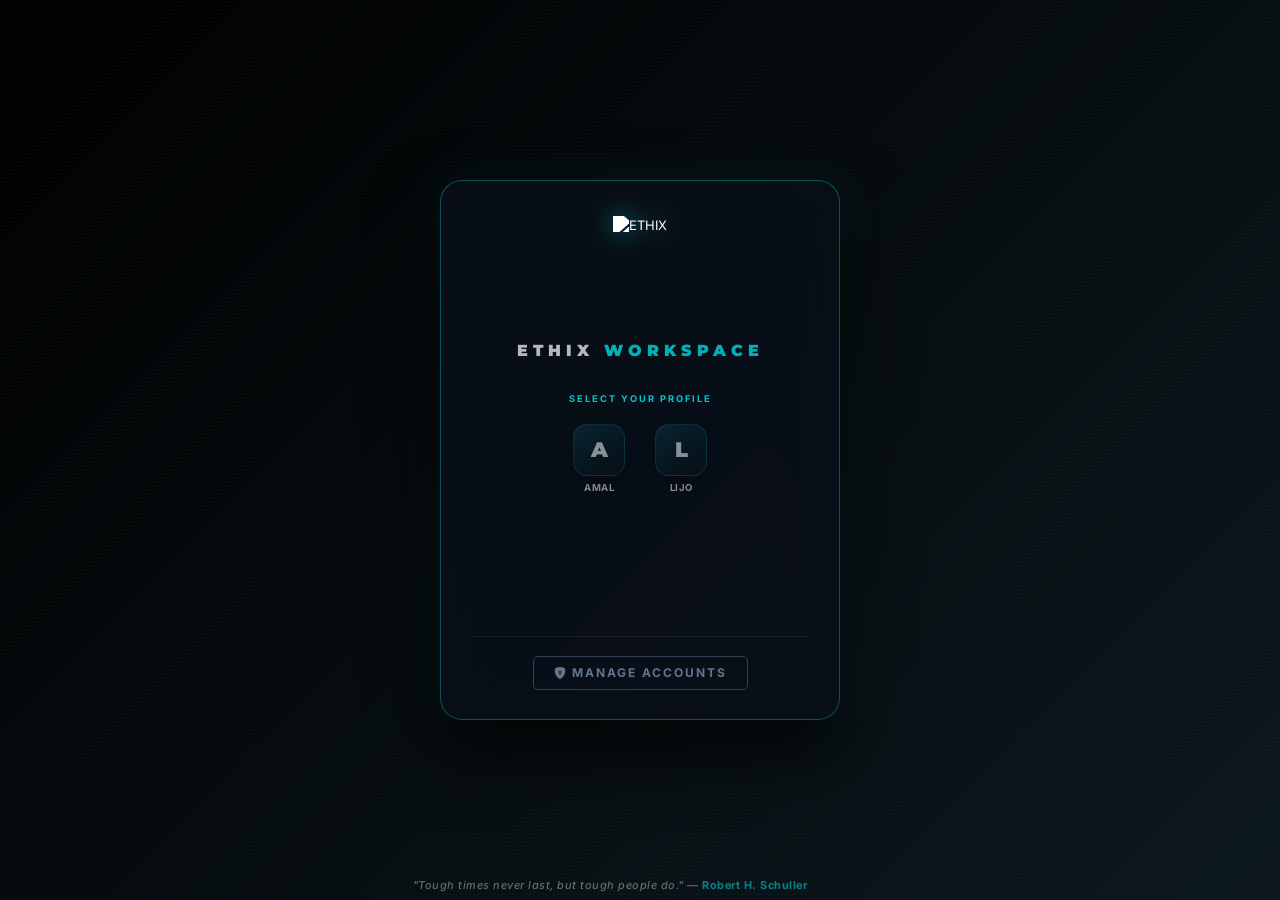
==== commit 92686ab3: "index.html" ====
--- a/index.html
+++ b/index.html
@@ -1,126 +1,3942 @@
-<!doctype html>
+<!DOCTYPE html>
 <html lang="en">
 <head>
-<meta charset="utf-8">
-<meta name="viewport" content="width=device-width, initial-scale=1, viewport-fit=cover">
-<meta name="robots" content="noindex, nofollow">
-<meta name="theme-color" content="#EEF3F6">
-<meta name="apple-mobile-web-app-capable" content="yes">
-<meta name="apple-mobile-web-app-status-bar-style" content="default">
-<meta name="apple-mobile-web-app-title" content="ETHIX">
-<title>ETHIX Workspace</title>
-<link rel="icon" type="image/png" href="assets/ethix-app-icon.png">
-<link rel="apple-touch-icon" href="assets/ethix-app-icon.png">
-<link rel="manifest" href="manifest.webmanifest">
-<link rel="preconnect" href="https://fonts.googleapis.com">
-<link rel="preconnect" href="https://fonts.gstatic.com" crossorigin>
-<link href="https://fonts.googleapis.com/css2?family=Archivo:wdth,wght@62..125,400..900&amp;family=IBM+Plex+Mono:wght@400;500;600&amp;family=Manrope:wght@400;500;600;700;800&amp;display=swap" rel="stylesheet">
-<link rel="stylesheet" href="styles.css">
-<script src="config.js"></script>
-<script src="app.js" defer></script>
-</head>
+  <meta charset="UTF-8"><base target="_top"><title>ETHIX WORKSPACE</title>
+  <link href="https://fonts.googleapis.com/css2?family=Inter:wght@400;500;700;800&family=Montserrat:wght@700;800;900&display=swap" rel="stylesheet">
+  <link href="https://cdn.jsdelivr.net/npm/bootstrap@5.3.0/dist/css/bootstrap.min.css" rel="stylesheet">
+  <link href="https://cdn.datatables.net/1.13.6/css/dataTables.bootstrap5.min.css" rel="stylesheet">
+  <link rel="stylesheet" href="https://cdn.jsdelivr.net/npm/bootstrap-icons@1.11.1/font/bootstrap-icons.css">
+  <meta name="robots" content="noindex, nofollow">
+  <script>
+  // ==============================================================================
+  // ETHIX CONNECTION BRIDGE — GitHub Pages ⇄ Apps Script
+  // Paste your Apps Script Web App link (it ends with /exec) between the quotes:
+  const ETHIX_API_URL = 'https://script.google.com/macros/s/AKfycbznXOmpeyyI5XKMj5KTwBByz-Z5Pj6iw4slKftfidTfDp4JM4nDj-EuJXQBmYBUDQE/exec';
+  // ==============================================================================
+  let globalUsersRaw = [];
+  (function () {
+    let token = null;      // session pass — kept in memory only, gone when the tab closes or reloads
+    let ending = false;
+    const connected = /^https:\/\/script\.google\.com\/.+\/exec$/.test(ETHIX_API_URL);
+
+    function body(fn, args) { return JSON.stringify({ fn: fn, args: args, token: token }); }
+
+    function sessionEnded(msg) {
+      if (ending) return;
+      ending = true; token = null;
+      try { showToast(msg || 'Your session has ended. Please log in again.', 'warning', 3000); } catch (e) {}
+      setTimeout(function () { window.location.reload(); }, 2200);
+    }
+
+    function call(fn, args, ok, fail, userObj) {
+      if (!connected) {
+        const m = 'App not connected yet — paste the Apps Script /exec link into ETHIX_API_URL in index.html.';
+        if (fn === 'verifyPinServer' && ok) { ok({ success: false, offline: true, message: m }, userObj); return; }
+        if (fail) fail(new Error(m), userObj); else console.error('[ETHIX] ' + m);
+        return;
+      }
+      fetch(ETHIX_API_URL, { method: 'POST', body: body(fn, args), redirect: 'follow', cache: 'no-store' })
+        .then(function (r) { return r.text(); })
+        .then(function (txt) {
+          let res;
+          try { res = JSON.parse(txt); } catch (e) { throw new Error('The server sent an unexpected reply. Check the Apps Script deployment.'); }
+          if (res && res.ok) {
+            const data = res.data;
+            if (fn === 'verifyPinServer' && data && data.success && data.token) { token = data.token; delete data.token; ending = false; }
+            return { data: data };
+          }
+          if (res && res.auth) {
+            if (token) { sessionEnded(res.error); return null; }
+            throw new Error(res.error || 'Please log in.');
+          }
+          throw new Error((res && res.error) || 'Unknown server error.');
+        })
+        .then(function (out) {
+          if (out && ok) ok(out.data, userObj);   // page code errors here are NOT treated as server errors
+        }, function (err) {
+          const e = (err instanceof Error) ? err : new Error(String(err));
+          if (/Failed to fetch|NetworkError|Load failed/i.test(e.message)) e.message = 'Connection problem — check your internet and try again.';
+          if (fn === 'verifyPinServer' && ok) { ok({ success: false, offline: true, message: e.message }, userObj); return; }
+          if (fail) { fail(e, userObj); return; }
+          console.error('[ETHIX] ' + fn + ': ' + e.message);
+          try { showToast(e.message, 'error'); } catch (x) {}
+        });
+    }
+
+    // Drop-in replacement for google.script.run — every existing call in this page keeps working.
+    function runner(ok, fail, userObj) {
+      return new Proxy({}, {
+        get: function (_, prop) {
+          if (typeof prop !== 'string' || prop === 'then') return undefined;
+          if (prop === 'withSuccessHandler') return function (h) { return runner(h, fail, userObj); };
+          if (prop === 'withFailureHandler') return function (h) { return runner(ok, h, userObj); };
+          if (prop === 'withUserObject') return function (o) { return runner(ok, fail, o); };
+          return function () { call(prop, Array.prototype.slice.call(arguments), ok, fail, userObj); };
+        }
+      });
+    }
+    window.google = window.google || {};
+    window.google.script = { run: runner(null, null, undefined) };
+
+    window.ETHIX = {
+      isLoggedIn: function () { return !!token; },
+      logout: function () {
+        if (!token || !connected) { token = null; return; }
+        const b = body('ethixLogout', []);
+        token = null;
+        try { if (!(navigator.sendBeacon && navigator.sendBeacon(ETHIX_API_URL, b))) throw 0; }
+        catch (e) { fetch(ETHIX_API_URL, { method: 'POST', body: b, keepalive: true }).catch(function () {}); }
+      }
+    };
+  })();
+  </script>
+  <style>
+    *{box-sizing:border-box}
+    body{background:radial-gradient(circle,rgba(255,255,255,.02) 1px,transparent 1px),linear-gradient(-45deg,#0a1118,#134C7A,#0f2027,#000);background-size:4px 4px,400% 400%;animation:gradientBG 15s ease infinite;font-family:'Inter',sans-serif;color:#fff;min-height:100vh;margin:0;overflow-x:hidden}
+    body.dim-mode{filter:brightness(.65) saturate(.8)}
+    @keyframes gradientBG{0%{background-position:0% 50%}50%{background-position:100% 50%}100%{background-position:0% 50%}}
+    @keyframes fadeIn{from{opacity:0;transform:translateY(12px)}to{opacity:1;transform:translateY(0)}}
+    @keyframes floatLogo{0%,100%{transform:translateY(0)}50%{transform:translateY(-8px)}}
+    @keyframes textShine{to{background-position:300% center}}
+    @keyframes slideUp{from{opacity:0;transform:translateY(40px) scale(.95)}to{opacity:1;transform:translateY(0) scale(1)}}
+    @keyframes skeletonPulse{0%,100%{opacity:.4}50%{opacity:.15}}
+    @keyframes deadlinePulse{0%,100%{box-shadow:none}50%{box-shadow:inset 0 0 0 1px rgba(239,68,68,.35)}}
+    @keyframes shimmer{0%{background-position:-200% center}100%{background-position:200% center}}
+    @keyframes chipGlow{0%,100%{box-shadow:0 0 15px rgba(0,242,254,.15)}50%{box-shadow:0 0 30px rgba(0,242,254,.5),0 0 60px rgba(0,242,254,.2)}}
+
+    /* ── TOAST ── */
+    #toast-container{position:fixed;bottom:45px;left:25px;z-index:99999;display:flex;flex-direction:column;gap:10px;pointer-events:none}
+    .toast-item{background:rgba(10,15,25,.97);backdrop-filter:blur(20px);border-radius:10px;padding:12px 18px;min-width:260px;max-width:340px;display:flex;align-items:center;gap:12px;font-size:.82rem;font-weight:600;pointer-events:auto;animation:toastIn .35s cubic-bezier(.175,.885,.32,1.275);box-shadow:0 10px 30px rgba(0,0,0,.7)}
+    @keyframes toastIn{from{opacity:0;transform:translateX(-30px)}to{opacity:1;transform:translateX(0)}}
+    @keyframes toastOut{to{opacity:0;transform:translateX(-30px)}}
+    .toast-success{border-left:3px solid #10b981}.toast-error{border-left:3px solid #ef4444}.toast-info{border-left:3px solid #00f2fe}.toast-warning{border-left:3px solid #f59e0b}
+    .toast-icon{font-size:1.1rem;flex-shrink:0}
+    .toast-success .toast-icon{color:#10b981}.toast-error .toast-icon{color:#ef4444}.toast-info .toast-icon{color:#00f2fe}.toast-warning .toast-icon{color:#f59e0b}
+
+    /* ── CONFIRM ── */
+    #confirm-overlay{position:fixed;inset:0;background:rgba(0,0,0,.7);backdrop-filter:blur(8px);z-index:99998;display:none;align-items:center;justify-content:center}
+    .confirm-box{background:rgba(10,15,25,.98);border:1px solid rgba(0,242,254,.4);border-radius:14px;padding:2rem 2rem 1.5rem;max-width:380px;width:90%;box-shadow:0 25px 60px rgba(0,0,0,.9);animation:fadeIn .3s ease;text-align:center}
+    .confirm-icon{font-size:2.2rem;margin-bottom:.8rem;display:block}
+    .confirm-msg{color:#e2e8f0;font-size:.9rem;font-weight:600;line-height:1.5;margin-bottom:1.5rem}
+    .confirm-btns{display:flex;gap:10px;justify-content:center}
+    .confirm-yes{background:linear-gradient(135deg,#ef4444,#dc2626);border:none;color:#fff;padding:9px 28px;border-radius:7px;font-weight:800;font-size:.85rem;cursor:pointer;transition:.2s;letter-spacing:.5px}
+    .confirm-yes:hover{transform:scale(1.04);box-shadow:0 0 20px rgba(239,68,68,.5)}
+    .confirm-no{background:rgba(255,255,255,.07);border:1px solid rgba(255,255,255,.2);color:#94a3b8;padding:9px 28px;border-radius:7px;font-weight:700;font-size:.85rem;cursor:pointer;transition:.2s}
+    .confirm-no:hover{background:rgba(255,255,255,.12);color:#fff}
+
+    /* ── LOGIN ── */
+    #login-screen{position:fixed;inset:0;z-index:10000;display:flex;flex-direction:column;justify-content:center;align-items:center}
+    #profiles-view{display:flex;flex-direction:column;align-items:center;width:100%;padding:20px}
+    .login-card{background:rgba(10,15,25,.88);backdrop-filter:blur(30px);border:1px solid rgba(0,242,254,.3);border-radius:22px;padding:2.2rem 1.8rem 1.8rem;width:100%;max-width:400px;min-height:540px;display:flex;flex-direction:column;box-shadow:0 30px 70px rgba(0,0,0,.85),0 0 60px rgba(0,242,254,.07);position:relative;overflow:hidden}
+    .login-card::before{content:'';position:absolute;top:0;left:-100%;width:60%;height:100%;background:linear-gradient(90deg,transparent,rgba(0,242,254,.06),transparent);animation:shimmer 4s ease-in-out infinite;pointer-events:none}
+    .login-logo{height:120px;width:auto;filter:brightness(0) invert(1) drop-shadow(0 0 12px rgba(0,242,254,.5));margin-bottom:3px;animation:floatLogo 6s ease-in-out infinite;display:block;margin-left:auto;margin-right:auto}
+    .login-appname{font-family:'Montserrat',sans-serif;font-weight:900;font-size:1rem;letter-spacing:5px;color:#fff;margin-bottom:1.8rem;opacity:.7;text-align:center}
+    .login-appname span{color:#00f2fe}
+    .login-section-label{color:#00f2fe;font-size:.58rem;font-weight:700;letter-spacing:2px;text-transform:uppercase;margin-bottom:10px;text-align:center;opacity:.8}
+    /* ── ROLE SELECT CARDS ── */
+    .role-select-grid{display:flex;gap:12px;justify-content:center;margin-bottom:1.6rem}
+    .role-card{display:flex;flex-direction:column;align-items:center;gap:8px;cursor:pointer;background:transparent;border:none;outline:none;border-radius:16px;padding:.85rem .6rem .75rem;transition:.3s;flex:1;max-width:108px}
+    .role-card:hover{background:rgba(19,76,122,.06);transform:translateY(-3px);outline:none;box-shadow:none;}
+    .role-card:focus{outline:none;box-shadow:none;}
+    .role-card i{font-size:1.6rem;color:#00f2fe;transition:.3s}
+    .role-card-label{font-family:'Montserrat',sans-serif;font-weight:900;font-size:.68rem;color:#fff;letter-spacing:1.5px;text-align:center}
+    .role-card-sub{font-size:.54rem;font-weight:700;color:#475569;letter-spacing:.8px;text-transform:uppercase;text-align:center}
+    .role-card-guest i{color:#64748b}
+    .role-card-guest:hover{background:rgba(100,116,139,.06);}
+    .role-icon-wrap{width:52px;height:52px;border-radius:14px;background:linear-gradient(145deg,rgba(19,76,122,.55),rgba(0,242,254,.08),rgba(10,15,25,.7));backdrop-filter:blur(20px);-webkit-backdrop-filter:blur(20px);display:flex;align-items:center;justify-content:center;transition:all .3s cubic-bezier(0.25,1,0.5,1);border:1.5px solid rgba(0,242,254,.22);box-shadow:0 4px 16px rgba(0,0,0,.4),inset 0 1px 0 rgba(255,255,255,.13),inset 0 -1px 0 rgba(0,0,0,.2);}
+    .role-card:hover .role-icon-wrap{background:linear-gradient(145deg,rgba(19,76,122,.7),rgba(0,242,254,.18),rgba(10,15,25,.5));border-color:rgba(0,242,254,.6);box-shadow:0 6px 22px rgba(0,0,0,.5),0 0 18px rgba(0,242,254,.22);}
+    .role-card-guest .role-icon-wrap{background:linear-gradient(145deg,rgba(71,85,105,.4),rgba(100,116,139,.12));border-color:rgba(100,116,139,.28);}
+    .role-card-guest:hover .role-icon-wrap{background:linear-gradient(145deg,rgba(71,85,105,.55),rgba(100,116,139,.25));border-color:rgba(100,116,139,.5);box-shadow:0 6px 22px rgba(0,0,0,.5);}
+    .chip-grid{display:flex;flex-wrap:wrap;justify-content:center;gap:10px;margin-bottom:1.4rem;transition:all 0.4s ease;min-height:80px;align-items:center;}
+    .chip-grid.single-mode{display:flex;justify-content:center;gap:0;min-height:90px;}
+    .user-chip{display:flex;flex-direction:column;align-items:center;gap:5px;cursor:pointer;transition:all .3s cubic-bezier(0.25, 1, 0.5, 1);opacity:.6;padding:8px 4px;border-radius:12px;border:none;outline:none;width:72px;flex-shrink:0;}
+    .user-chip:hover{opacity:1;transform:scale(1.08);outline:none;}
+    .user-chip:focus{outline:none;box-shadow:none;}
+    .user-chip.active-chip{opacity:1;transform:scale(1.2);background:transparent;border:none;outline:none;margin-bottom:10px;}
+    .chip-avatar{width:52px;height:52px;border-radius:14px;background:linear-gradient(145deg,rgba(19,76,122,.55),rgba(0,242,254,.08),rgba(10,15,25,.7));backdrop-filter:blur(20px);-webkit-backdrop-filter:blur(20px);display:flex;align-items:center;justify-content:center;font-family:'Montserrat',sans-serif;font-weight:900;font-size:1.3rem;color:#e2e8f0;transition:all .3s cubic-bezier(0.25,1,0.5,1);border:1.5px solid rgba(0,242,254,.22);box-shadow:0 4px 16px rgba(0,0,0,.4),inset 0 -1px 0 rgba(0,0,0,.2);}
+    .user-chip:hover .chip-avatar{background:linear-gradient(145deg,rgba(19,76,122,.7),rgba(0,242,254,.18),rgba(10,15,25,.5));border-color:rgba(0,242,254,.6);box-shadow:0 6px 22px rgba(0,0,0,.5),0 0 18px rgba(0,242,254,.22);}
+    .user-chip.active-chip .chip-avatar{background:linear-gradient(145deg,rgba(0,242,254,.22),rgba(19,76,122,.65),rgba(10,15,25,.6));border:1.5px solid #00f2fe;box-shadow:0 6px 24px rgba(0,0,0,.55),0 0 24px rgba(0,242,254,.45);}
+    .chip-avatar.guest-av{background:linear-gradient(145deg,rgba(71,85,105,.4),rgba(100,116,139,.12));border-color:rgba(100,116,139,.28);color:#94a3b8;}
+    .chip-name{font-size:.6rem;font-weight:700;letter-spacing:.5px;color:#e2e8f0;text-transform:uppercase;text-align:center}
+    #pin-inline-section{animation:fadeIn .3s ease;margin-top:.2rem}
+    .pin-user-label{text-align:center;margin-bottom:12px}
+    .pin-user-label span{font-family:'Montserrat',sans-serif;font-weight:800;color:#00f2fe;font-size:.95rem;letter-spacing:1px}
+    .pin-user-label small{display:block;color:#64748b;font-size:.65rem;font-weight:600;letter-spacing:1px;margin-top:2px}
+    .dpin-row{display:flex;gap:10px;justify-content:center;margin-bottom:8px}
+    .dpin-box{width:50px;height:58px;background:transparent!important;border:1px solid rgba(0,242,254,.4)!important;color:#fff!important;font-size:1.8rem;text-align:center;font-family:'Montserrat',sans-serif;font-weight:900;border-radius:10px;transition:.3s}
+    .dpin-box:focus{border-color:#00f2fe!important;box-shadow:0 0 15px rgba(0,242,254,.4);outline:none}
+    @keyframes pinShake{0%,100%{transform:translateX(0)}25%{transform:translateX(-8px)}75%{transform:translateX(8px)}}
+    .pin-shake{animation:pinShake .35s ease}
+    #dpin-error{color:#ef4444;font-size:.72rem;font-weight:700;text-align:center;min-height:16px;display:none;letter-spacing:.5px}
+    .login-footer{margin-top:auto;padding-top:1.2rem;border-top:1px solid rgba(255,255,255,.07);text-align:center}
+    .manage-btn{background:transparent;border:1px solid #334155;color:#64748b;padding:7px 20px;font-size:.75rem;cursor:pointer;transition:.3s;text-transform:uppercase;font-weight:700;letter-spacing:2px;border-radius:5px}
+    .manage-btn:hover{color:#fff;border-color:#475569}
+    #pin-entry-screen{display:none;flex-direction:column;align-items:center;width:100%}
+    .login-title{font-family:'Montserrat',sans-serif;font-size:1.8rem;color:#fff;margin-bottom:2rem;font-weight:800;letter-spacing:2px;text-align:center}
+    .pin-container{display:flex;gap:15px;margin-bottom:1rem;justify-content:center}
+    .pin-box{width:60px;height:70px;background:transparent!important;border:1px solid rgba(255,255,255,.4)!important;color:#fff!important;font-size:2.2rem;text-align:center;font-family:'Montserrat',sans-serif;font-weight:900;border-radius:8px;transition:.3s;box-shadow:0 8px 25px rgba(0,0,0,.4)}
+    .pin-box:focus{border-color:#00f2fe!important;box-shadow:0 0 15px rgba(0,242,254,.5);outline:none}
+
+    /* ── LOADING ── */
+    #loading-overlay{position:fixed;inset:0;background:rgba(10,15,25,.55);backdrop-filter:blur(15px);z-index:20000;display:none;flex-direction:column;justify-content:center;align-items:center}
+    .spinner-border{color:#00f2fe;width:3rem;height:3rem;border-width:.3rem}
+    .skel{background:rgba(255,255,255,.07);border-radius:5px;animation:skeletonPulse 1.6s ease-in-out infinite}
+    .skeleton-row{display:flex;gap:12px;padding:10px 0;border-bottom:1px solid rgba(255,255,255,.04)}
+    .skel-short{height:12px;width:80px}.skel-mid{height:12px;width:140px}.skel-long{height:12px;width:200px}.skel-fill{height:12px;flex:1}
+
+    /* ── AI NEURAL ORB ── */
+    #edith-orb{position:fixed;bottom:35px;right:35px;z-index:11000;width:70px;height:70px;border-radius:50%;background:radial-gradient(circle at 40% 35%,rgba(0,242,254,.12),rgba(10,15,25,.95));backdrop-filter:blur(25px);border:1px solid rgba(0,242,254,.55);box-shadow:0 10px 30px rgba(0,0,0,.8),0 0 20px rgba(0,242,254,.25);display:none;align-items:center;justify-content:center;cursor:pointer;transition:.4s cubic-bezier(.175,.885,.32,1.275);position:fixed;overflow:visible}
+    #edith-orb:hover{transform:scale(1.12);box-shadow:0 15px 40px rgba(0,0,0,.9),0 0 45px rgba(0,242,254,.55);border-color:#00f2fe}
+    .ai-neural-core{position:relative;width:70px;height:70px;display:flex;align-items:center;justify-content:center}
+    .neural-center{width:24px;height:24px;border-radius:50%;z-index:5;background:radial-gradient(circle at 35% 35%,#7cf8fe,#00f2fe 50%,#0ea5e9);box-shadow:0 0 12px #00f2fe,0 0 28px rgba(0,242,254,.55);animation:nBreath 2.5s ease-in-out infinite alternate}
+    @keyframes nBreath{0%{transform:scale(.82);box-shadow:0 0 8px #00f2fe,0 0 14px rgba(0,242,254,.3)}100%{transform:scale(1.12);box-shadow:0 0 20px #00f2fe,0 0 40px rgba(0,242,254,.65)}}
+    .premium-loader { width: 14px; height: 14px; border: 2px solid rgba(255,255,255,0.2); border-top: 2px solid #fff; border-radius: 50%; animation: spin-premium 0.8s linear infinite; display: inline-block; vertical-align: middle; margin-right: 10px; }
+    @keyframes spin-premium { 0% { transform: rotate(0deg); } 100% { transform: rotate(360deg); } }
+    .premium-loader { width: 14px; height: 14px; border: 2px solid rgba(255,255,255,0.2); border-top: 2px solid #fff; border-radius: 50%; animation: spin 0.8s linear infinite; display: inline-block; vertical-align: middle; margin-right: 10px; }
+    @keyframes spin { 0% { transform: rotate(0deg); } 100% { transform: rotate(360deg); } }
+    .neural-ring-1{position:absolute;width:40px;height:40px;border-radius:50%;border:1.5px solid rgba(0,242,254,.75);border-top-color:transparent;border-bottom-color:transparent;animation:spin1 3s linear infinite}
+    @keyframes spin1{to{transform:rotate(360deg)}}
+    .neural-ring-2{position:absolute;width:56px;height:56px;border-radius:50%;border:1px solid rgba(0,242,254,.4);border-left-color:transparent;border-right-color:transparent;animation:spin2 4.5s linear infinite}
+    @keyframes spin2{to{transform:rotate(360deg)}}
+    .neural-pulse{position:absolute;width:62px;height:62px;border-radius:50%;border:1px solid rgba(0,242,254,.25);animation:oPulse 2.2s ease-out infinite}
+    @keyframes oPulse{0%{transform:scale(.78);opacity:.6}100%{transform:scale(1.18);opacity:0}}
+    /* #edith-orb{display:none!important} -- ORB RESTORED */
+    ::-webkit-scrollbar{width:5px;height:5px}
+    ::-webkit-scrollbar-track{background:rgba(255,255,255,.03);border-radius:10px}
+    ::-webkit-scrollbar-thumb{background:rgba(0,242,254,.2);border-radius:10px}
+    ::-webkit-scrollbar-thumb:hover{background:rgba(0,242,254,.5)}
+    *{scrollbar-width:thin;scrollbar-color:rgba(0,242,254,.2) rgba(255,255,255,.03)}
+    .neural-dot{position:absolute;width:5px;height:5px;border-radius:50%;background:#00f2fe;box-shadow:0 0 7px #00f2fe}
+    .nd1{top:9px;left:50%;transform:translateX(-50%);animation:dotP 2.5s ease-in-out infinite}
+    .nd2{bottom:9px;right:12px;animation:dotP 2.5s ease-in-out infinite .85s}
+    .nd3{bottom:13px;left:11px;animation:dotP 2.5s ease-in-out infinite 1.7s}
+    @keyframes dotP{0%,100%{opacity:.25;transform:scale(.7)}50%{opacity:1;transform:scale(1.4);box-shadow:0 0 10px #00f2fe}}
+    .neural-sheen{position:absolute;top:4px;left:14px;width:42px;height:18px;background:linear-gradient(to bottom,rgba(255,255,255,.13),transparent);border-radius:50%;pointer-events:none}
+    /* Notification dot */
+    #edith-notify-dot{position:absolute;top:2px;right:2px;width:12px;height:12px;border-radius:50%;background:#ef4444;box-shadow:0 0 10px rgba(239,68,68,.8);display:none;z-index:12000;animation:notifyPulse 1.5s ease-in-out infinite}
+    @keyframes notifyPulse{0%,100%{box-shadow:0 0 6px rgba(239,68,68,.8)}50%{box-shadow:0 0 18px rgba(239,68,68,1),0 0 30px rgba(239,68,68,.5)}}
+    /* Active state — rings speed up when EDITH is thinking */
+    #edith-orb.orb-active .neural-ring-1{animation:spin1 .8s linear infinite}
+    #edith-orb.orb-active .neural-ring-2{animation:spin2 1.2s linear infinite}
+    #edith-orb.orb-notify{border-color:transparent;animation:orbAlertBreathe 2.2s ease-in-out infinite}
+    @keyframes orbAlertBreathe{
+      0%,100%{box-shadow:0 10px 30px rgba(0,0,0,.8),0 0 12px rgba(239,68,68,.4),0 0 25px rgba(239,68,68,.15)}
+      50%{box-shadow:0 10px 30px rgba(0,0,0,.8),0 0 25px rgba(239,68,68,.75),0 0 50px rgba(239,68,68,.35),0 0 70px rgba(239,68,68,.12)}
+    }
+
+    /* ── COMMAND BAR ── */
+    #cmd-overlay{position:fixed;inset:0;background:rgba(0,0,0,.6);backdrop-filter:blur(12px);z-index:99997;display:none;align-items:flex-start;justify-content:center;padding-top:15vh}
+    .cmd-bar{background:rgba(10,15,25,.98);backdrop-filter:blur(40px);border:1px solid rgba(0,242,254,.5);border-radius:16px;width:90%;max-width:580px;box-shadow:0 30px 70px rgba(0,0,0,.9),0 0 40px rgba(0,242,254,.15);overflow:hidden}
+    .cmd-input-wrap{display:flex;align-items:center;padding:14px 18px;gap:12px;border-bottom:1px solid rgba(255,255,255,.06)}
+    .cmd-slash{font-family:'Montserrat',sans-serif;font-weight:900;color:#00f2fe;font-size:1.2rem;opacity:.6}
+    #cmdInput{background:transparent!important;border:none!important;color:#fff!important;font-size:1rem;font-weight:600;flex:1;outline:none!important;box-shadow:none!important}
+    #cmdInput::placeholder{color:rgba(255,255,255,.3);font-weight:400}
+    .cmd-hint{font-size:.65rem;color:#475569;padding:8px 18px 10px;display:flex;gap:14px;flex-wrap:wrap}
+    .cmd-hint span{color:#334155}
+    .cmd-hint b{color:#00f2fe;font-weight:700;margin-right:4px}
+    #cmdResults{max-height:220px;overflow-y:auto}
+    .cmd-result-item{padding:10px 18px;display:flex;align-items:center;gap:12px;cursor:pointer;transition:.2s;font-size:.83rem;font-weight:600}
+    .cmd-result-item:hover,.cmd-result-item.active{background:rgba(0,242,254,.08)}
+    .cmd-result-icon{color:#00f2fe;font-size:1rem;flex-shrink:0}
+
+    /* ── RIGHT-CLICK MENU ── */
+    #ctx-menu{position:fixed;z-index:99996;background:rgba(10,15,25,.98);backdrop-filter:blur(25px);border:1px solid rgba(0,242,254,.4);border-radius:10px;padding:6px 0;min-width:190px;box-shadow:0 15px 40px rgba(0,0,0,.8);display:none;animation:fadeIn .2s ease}
+    .ctx-item{padding:9px 16px;font-size:.8rem;font-weight:700;cursor:pointer;display:flex;align-items:center;gap:10px;transition:.2s;color:#e2e8f0}
+    .ctx-item:hover{background:rgba(0,242,254,.1);color:#00f2fe}
+    .ctx-item i{font-size:.85rem;flex-shrink:0}
+    .ctx-divider{border:none;border-top:1px solid rgba(255,255,255,.06);margin:4px 0}
+    .ctx-item.ctx-ongoing i{color:#00f2fe}.ctx-item.ctx-completed i{color:#10b981}.ctx-item.ctx-hold i{color:#f59e0b}.ctx-item.ctx-cancelled i{color:#6b7280}
+
+    /* ── FILTERED JOBS PANEL ── */
+    #filtered-panel-overlay{position:fixed;inset:0;background:rgba(0,0,0,.6);backdrop-filter:blur(8px);z-index:12000;display:none;align-items:flex-end;justify-content:center}
+    .filtered-panel{background:rgba(10,15,25,.98);border:1px solid rgba(0,242,254,.3);border-radius:18px 18px 0 0;width:100%;max-width:900px;max-height:75vh;display:flex;flex-direction:column;animation:panelUp .4s cubic-bezier(.2,.8,.2,1)}
+    @keyframes panelUp{from{transform:translateY(100%)}to{transform:translateY(0)}}
+    .fpanel-header{padding:16px 20px 12px;border-bottom:1px solid rgba(255,255,255,.07);display:flex;justify-content:space-between;align-items:center;flex-shrink:0}
+    .fpanel-title{font-family:'Montserrat',sans-serif;font-weight:900;font-size:1rem;color:#00f2fe;letter-spacing:1px}
+    .fpanel-body{overflow-y:auto;padding:14px 16px;flex:1}
+    .fpanel-card{background:rgba(19,76,122,.15);border:1px solid rgba(0,242,254,.15);border-radius:10px;padding:.85rem 1rem;margin-bottom:.6rem;display:flex;justify-content:space-between;align-items:center;gap:12px;transition:.25s;cursor:default}
+    .fpanel-card:hover{background:rgba(19,76,122,.35);border-color:rgba(0,242,254,.35)}
+    .fpanel-jobno{font-family:'Montserrat',sans-serif;font-weight:900;color:#00f2fe;font-size:.92rem}
+    .fpanel-info{font-size:.73rem;color:#94a3b8;margin-top:3px}
+    .fpanel-open{background:rgba(0,242,254,.12);border:1px solid rgba(0,242,254,.4);color:#00f2fe;padding:5px 14px;border-radius:6px;font-size:.72rem;font-weight:800;cursor:pointer;transition:.25s;white-space:nowrap;flex-shrink:0}
+    .fpanel-open:hover{background:#00f2fe;color:#0a1118}
+    .fpanel-quick-btn {background:rgba(255,255,255,.05);border:1px solid rgba(255,255,255,.1);color:#94a3b8;padding:4px 8px;border-radius:6px;font-size:.8rem;cursor:pointer;transition:.25s;margin-right:4px;}
+    .fpanel-quick-btn:hover {background:rgba(255,255,255,.15);color:#fff;}
+    .fpanel-quick-complete:hover {background:rgba(16,185,129,.15);border-color:rgba(16,185,129,.5);color:#10b981;}
+    .fpanel-quick-hold:hover {background:rgba(245,158,11,.15);border-color:rgba(245,158,11,.5);color:#f59e0b;}
+
+
+    /* ── VENDOR/SALES POPOVER ── */
+    #vendor-pop, #sales-pop{position:fixed;z-index:30000;background:rgba(10,15,25,.98);backdrop-filter:blur(30px);border:1px solid rgba(0,242,254,.35);border-radius:12px;padding:14px 16px;min-width:260px;max-width:320px;box-shadow:0 20px 50px rgba(0,0,0,.8);display:none;animation:fadeIn .2s ease;pointer-events:auto}
+    .vpop-title{font-family:'Montserrat',sans-serif;font-weight:800;font-size:.85rem;color:#00f2fe;margin-bottom:8px;letter-spacing:.5px;border-bottom:1px solid rgba(0,242,254,.2);padding-bottom:6px}
+    .vpop-row{display:flex;justify-content:space-between;align-items:center;font-size:.75rem;padding:4px 0;color:#94a3b8}
+    .vpop-row b{color:#e2e8f0}
+    .vpop-close{position:absolute;top:8px;right:10px;background:transparent;border:none;color:#64748b;cursor:pointer;font-size:.9rem;transition:.2s}
+    .vpop-close:hover{color:#fff}
+    .vpop-recent-lbl {font-size:.65rem;font-weight:800;color:#00f2fe;letter-spacing:1px;text-transform:uppercase;margin:8px 0 6px;border-top:1px solid rgba(255,255,255,.05);padding-top:8px;}
+    .vpop-chip-grid {display:flex;flex-wrap:wrap;gap:5px;}
+    .vpop-job-chip {background:rgba(19,76,122,.3);border:1px solid rgba(0,242,254,.2);color:#fff;padding:3px 8px;border-radius:4px;font-size:.7rem;font-weight:700;cursor:pointer;transition:.2s;}
+    .vpop-job-chip:hover {background:rgba(0,242,254,.15);border-color:#00f2fe;color:#00f2fe;}
+
+    /* ── SMART SEARCH SUGGESTIONS ── */
+    #search-suggestions{position:absolute;top:calc(100% + 6px);left:0;right:0;background:rgba(10,15,25,.98);backdrop-filter:blur(25px);border:1px solid rgba(0,242,254,.35);border-radius:10px;z-index:9999;max-height:220px;overflow-y:auto;box-shadow:0 15px 40px rgba(0,0,0,.8);display:none}
+    .sugg-item{padding:9px 16px;font-size:.8rem;font-weight:600;cursor:pointer;display:flex;align-items:center;gap:10px;transition:.2s;color:#e2e8f0;border-bottom:1px solid rgba(255,255,255,.04)}
+    .sugg-item:hover{background:rgba(0,242,254,.08);color:#00f2fe}
+    .sugg-item:last-child{border-bottom:none}
+    .sugg-type{font-size:.63rem;background:rgba(0,242,254,.1);border:1px solid rgba(0,242,254,.25);color:#00f2fe;padding:1px 6px;border-radius:4px;font-weight:700;flex-shrink:0}
+
+    /* ── HOLD REASON MODAL ── */
+    #hold-reason-overlay{position:fixed;inset:0;background:rgba(0,0,0,.7);backdrop-filter:blur(8px);z-index:99990;display:none;align-items:center;justify-content:center}
+    .hold-box{background:rgba(10,15,25,.98);border:1px solid rgba(245,158,11,.5);border-radius:14px;padding:2rem;max-width:400px;width:90%;animation:fadeIn .3s ease}
+    .hold-box h5{font-family:'Montserrat',sans-serif;font-weight:800;color:#f59e0b;font-size:.95rem;margin-bottom:1rem;letter-spacing:1px}
+    .hold-box textarea{background:rgba(245,158,11,.08)!important;border:1px solid rgba(245,158,11,.4)!important;color:#fff!important;border-radius:8px;width:100%;padding:10px;font-size:.82rem;resize:none;font-family:'Inter',sans-serif}
+    .hold-box textarea:focus{outline:none;border-color:#f59e0b!important;box-shadow:0 0 12px rgba(245,158,11,.3)}
+
+    /* ── APP PAGES ── */
+    .app-page{display:none;padding:2rem 0 50px;min-height:100vh;width:100%}
+    .page-enter{animation:fadeIn .35s ease forwards}
+    #home-screen{flex-direction:column;justify-content:center;align-items:center;position:relative;padding-bottom:60px}
+    .floating-home{position:fixed;top:20px;right:20px;z-index:9999;background:rgba(19,76,122,.6)!important;backdrop-filter:blur(10px)!important;border:1px solid #00f2fe!important;color:#00f2fe!important;border-radius:50%!important;width:45px!important;height:45px!important;display:none;align-items:center!important;justify-content:center!important;cursor:pointer!important;transition:.3s!important;box-shadow:0 8px 25px rgba(0,0,0,.5)!important;padding:0!important}
+    .floating-home i{font-size:1.1rem!important;display:block!important;margin:0!important;line-height:1!important}
+    .floating-home:hover{background:#00f2fe!important;color:#134C7A!important;box-shadow:0 0 20px rgba(0,242,254,.8)!important;transform:scale(1.1)!important}
+    .settings-wrapper{position:absolute;top:20px;right:20px;z-index:10000}
+    .settings-gear-btn{background:rgba(10,15,25,.6);backdrop-filter:blur(15px);border:1px solid rgba(0,242,254,.4);color:#00f2fe;border-radius:50%;width:45px;height:45px;display:flex;justify-content:center;align-items:center;font-size:1.2rem;cursor:pointer;transition:.3s;box-shadow:0 8px 25px rgba(0,0,0,.5)}
+    .settings-gear-btn:hover{background:#00f2fe;color:#134C7A;transform:rotate(90deg)}
+    .custom-dropdown{background:rgba(10,15,25,.98);backdrop-filter:blur(25px);border:1px solid #00f2fe;border-radius:12px;padding:8px 0;min-width:210px;box-shadow:0 15px 40px rgba(0,0,0,.8)}
+    .custom-dropdown .dropdown-item{transition:.2s;font-size:.85rem;padding:.55rem 1.2rem;border-radius:0}
+    .custom-dropdown .dropdown-item:hover{background:rgba(0,242,254,.12)!important;color:#00f2fe!important;padding-left:1.5rem}
+    .dropdown-divider{border-color:rgba(255,255,255,.08);margin:4px 0}
+
+    /* ── HOME ── */
+    .logo-container{text-align:center;margin-bottom:1.2rem}
+    .hero-logo{height:120px;width:auto;margin-bottom:8px;filter:brightness(0) invert(1) drop-shadow(0 8px 20px rgba(0,0,0,.8));animation:floatLogo 6s ease-in-out infinite;opacity:0;will-change:opacity,filter,transform;}
+    .home-subtitle{font-family:'Montserrat',sans-serif;font-weight:900;font-size:1.5rem;background:linear-gradient(to right,#00f2fe,#8e9eab,#134C7A,#00f2fe);background-size:300% auto;-webkit-background-clip:text;-webkit-text-fill-color:transparent;text-align:center;letter-spacing:3px;filter:drop-shadow(0 0 10px rgba(0,242,254,.3));margin-top:-4px;margin-bottom:0;animation:textShine 8s linear infinite}
+    .welcome-greeting{font-family:'Montserrat',sans-serif;font-size:.85rem;font-weight:900;color:rgba(255,255,255,.55);letter-spacing:3px;text-align:center;margin-bottom:.5rem;margin-top:.8rem;text-transform:uppercase}
+    .welcome-greeting span{color:#00f2fe;opacity:1}
+    .stats-bar{display:flex;gap:12px;margin:1rem 0 1.6rem;justify-content:center;flex-wrap:wrap}
+    .stat-pill{background:rgba(19,76,122,.2);backdrop-filter:blur(12px);border:1px solid rgba(0,242,254,.2);border-radius:50px;padding:7px 18px;display:flex;align-items:center;gap:8px;transition:.3s;cursor:pointer}
+    .stat-pill:hover{background:rgba(19,76,122,.45);border-color:rgba(0,242,254,.5);transform:translateY(-2px);box-shadow:0 8px 20px rgba(0,0,0,.4)}
+    .stat-pill-num{font-family:'Montserrat',sans-serif;font-weight:900;font-size:1.1rem;color:#00f2fe}
+    .stat-pill-lbl{font-size:.65rem;font-weight:700;color:rgba(255,255,255,.6);letter-spacing:1px;text-transform:uppercase}
+    .stat-pill.warn .stat-pill-num{color:#f59e0b}.stat-pill.warn{border-color:rgba(245,158,11,.3)}
+    .stat-pill.danger .stat-pill-num{color:#ef4444}.stat-pill.danger{border-color:rgba(239,68,68,.3)}
+    .menu-grid{display:grid;grid-template-columns:1fr 1fr;gap:14px;max-width:700px;width:90%}
+    .menu-btn{background:rgba(19,76,122,.18);backdrop-filter:blur(20px);border:1px solid rgba(0,242,254,.25);border-radius:16px;padding:1.4rem 1rem;text-align:center;color:#fff;font-weight:800;font-size:.9rem;cursor:pointer;transition:all .35s cubic-bezier(.2,.8,.2,1);text-transform:uppercase;letter-spacing:1px;box-shadow:0 6px 18px rgba(0,0,0,.3);position:relative;overflow:hidden}
+    .menu-btn i{font-size:1.8rem;color:#00f2fe;display:block;margin-bottom:7px;transition:.3s}
+    .menu-btn:hover{background:rgba(19,76,122,.55);border-color:#00f2fe;transform:translateY(-3px) scale(1.02);box-shadow:0 14px 28px rgba(0,0,0,.5)}
+    .menu-btn:hover i{color:#fff;transform:scale(1.1);filter:drop-shadow(0 0 8px rgba(255,255,255,.5))}
+    .btn-badge{position:absolute;top:10px;right:10px;background:#ef4444;color:#fff;font-size:.6rem;font-weight:800;padding:2px 7px;border-radius:50px;letter-spacing:.5px;box-shadow:0 2px 8px rgba(239,68,68,.5)}
+
+    /* ── NEW HOME BUTTON SYSTEM ── */
+    .home-grid-wrapper { display: flex; flex-direction: column; align-items: center; gap: 20px; width: 95%; max-width: 1050px; margin-top: 1rem; }
+    .btn-group-capsules { display: flex; flex-wrap: wrap; justify-content: center; gap: 12px; width: 100%; max-width: 940px; }
+    .btn-capsule { background: rgba(19,76,122,.2); backdrop-filter: blur(12px); border: 1px solid rgba(0,242,254,.2); border-radius: 50px; padding: 10px 22px; display: flex; align-items: center; justify-content: center; gap: 10px; color: #fff; font-weight: 800; font-size: .72rem; cursor: pointer; transition: .3s; text-transform: uppercase; letter-spacing: 1px; box-shadow: 0 6px 15px rgba(0,0,0,.3); flex: 0 0 auto; width: clamp(180px, 26vw, 275px); text-align: center; }
+    .btn-capsule i { color: #00f2fe; font-size: 1.1rem; flex-shrink: 0; }
+    .btn-capsule:hover { background: rgba(19,76,122,.45); border-color: #00f2fe; transform: translateY(-2px); box-shadow: 0 8px 20px rgba(0,0,0,.4); }
+    .cap-red{border-color:rgba(239,68,68,.45)!important;}.cap-red i{color:#ef4444!important;}.cap-red:hover{border-color:#ef4444!important;background:rgba(239,68,68,.1)!important;}
+    .cap-green{border-color:rgba(16,185,129,.45)!important;}.cap-green i{color:#10b981!important;}.cap-green:hover{border-color:#10b981!important;background:rgba(16,185,129,.1)!important;}
+    .cap-violet{border-color:rgba(139,92,246,.45)!important;}.cap-violet i{color:#8b5cf6!important;}.cap-violet:hover{border-color:#8b5cf6!important;background:rgba(139,92,246,.1)!important;}
+    .cap-sky{border-color:rgba(56,189,248,.45)!important;}.cap-sky i{color:#38bdf8!important;}.cap-sky:hover{border-color:#38bdf8!important;background:rgba(56,189,248,.1)!important;}
+    .cap-yellow{border-color:rgba(234,179,8,.45)!important;}.cap-yellow i{color:#eab308!important;}.cap-yellow:hover{border-color:#eab308!important;background:rgba(234,179,8,.1)!important;}
+    .cap-count-red{color:#ef4444!important;}.cap-count-green{color:#10b981!important;}.cap-count-yellow{color:#eab308!important;}.cap-count-violet{color:#8b5cf6!important;}.cap-count-sky{color:#38bdf8!important;}
+    .btn-capsule{color:#fff!important;}
+    .btn-capsule-wide { width: clamp(180px, 26vw, 275px) !important; }
+    
+    .btn-group-rectangles { display: flex; flex-wrap: wrap; justify-content: center; gap: 14px; width: 100%; }
+    .btn-rectangle { flex: 1 1 160px; max-width: 195px; min-width: 150px; background: rgba(19,76,122,.18); backdrop-filter: blur(20px); border: 1px solid rgba(0,242,254,.25); border-radius: 16px; padding: 1.2rem 1rem; text-align: center; color: #fff; font-weight: 800; font-size: .8rem; cursor: pointer; transition: all .35s ease; text-transform: uppercase; letter-spacing: 1px; box-shadow: 0 6px 18px rgba(0,0,0,.3); position: relative; }
+    .btn-rectangle i { font-size: 1.6rem; color: #00f2fe; display: block; margin-bottom: 6px; transition: .3s; }
+    .btn-rectangle:hover { background: rgba(19,76,122,.55); border-color: #00f2fe; transform: translateY(-3px) scale(1.02); box-shadow: 0 14px 28px rgba(0,0,0,.5); }
+    .btn-rectangle:hover i { color: #fff; filter: drop-shadow(0 0 8px rgba(255,255,255,.5)); }
+
+    .btn-group-round { display: flex; justify-content: center; width: 100%; margin-top: 5px; }
+    .btn-round { background: rgba(19,76,122,.25); backdrop-filter: blur(20px); border: 2px solid #00f2fe; border-radius: 50%; width: 70px; height: 70px; display: flex; align-items: center; justify-content: center; color: #00f2fe; font-size: 1.8rem; cursor: pointer; transition: .4s cubic-bezier(0.175, 0.885, 0.32, 1.275); box-shadow: 0 8px 25px rgba(0,0,0,.4), inset 0 0 15px rgba(0,242,254,.2); }
+    .btn-round:hover { background: #00f2fe; color: #0a1118; transform: scale(1.15); box-shadow: 0 15px 35px rgba(0,0,0,.6), 0 0 30px rgba(0,242,254,.6); }
+
+    .btn-badge-capsule { background: #ef4444; color: #fff; font-size: .65rem; font-weight: 900; padding: 2px 8px; border-radius: 50px; letter-spacing: .5px; box-shadow: 0 2px 8px rgba(239,68,68,.6); margin-left: auto; display: inline-block; }
+    .cap-count { font-family: 'Montserrat', sans-serif; font-weight: 900; font-size: 1rem; line-height: 1; color: inherit; margin-right: 1px; }
+    .btn-capsule-wide { flex: 1 1 calc(50% - 12px) !important; max-width: 380px !important; justify-content: center; }
+    .btn-rectangle .btn-badge-capsule { position: absolute; top: 10px; right: 10px; margin-left: 0; }
+
+    /* ── COSTING ENGINE ── */
+    .costing-modal-body{max-height:84vh;overflow-y:auto;padding:14px 18px;scrollbar-width:thin;scrollbar-color:rgba(0,242,254,.2) transparent;}
+    .costing-panel{background:linear-gradient(135deg,rgba(0,0,0,.3),rgba(19,76,122,.08));border-radius:16px;padding:18px 20px;border:1px solid rgba(255,255,255,.06);box-shadow:inset 0 1px 0 rgba(255,255,255,.04);}
+    .costing-panel-title{font-family:'Montserrat',sans-serif;font-weight:900;font-size:.78rem;letter-spacing:2.5px;text-transform:uppercase;padding-bottom:10px;margin-bottom:10px;border-bottom:2px solid;display:flex;align-items:center;gap:10px;}
+    .costing-panel-buy .costing-panel-title{color:#ef4444;border-color:rgba(239,68,68,.4)}
+    .costing-panel-sell .costing-panel-title{color:#10b981;border-color:rgba(16,185,129,.4)}
+    /* Stacked row — wider, less squished */
+    .costing-row{display:grid;grid-template-columns:1.25fr 0.9fr 52px 58px 60px 90px 95px 26px;gap:6px;margin-bottom:6px;align-items:center}
+    .container-mode .costing-row{grid-template-columns:1.25fr 0.9fr 52px 58px 58px 60px 90px 95px 26px}
+    .costing-col-headers{display:grid;gap:5px;margin-bottom:5px;padding-bottom:5px;border-bottom:1px solid rgba(255,255,255,.06)}
+    .costing-col-headers span{font-size:.56rem;font-weight:800;letter-spacing:.6px;color:#334155;text-transform:uppercase;text-align:center}
+    .costing-col-headers span:first-child{text-align:left}
+    .ch-base{grid-template-columns:1.25fr 0.9fr 52px 58px 60px 90px 95px 26px}
+    .ch-container{grid-template-columns:1.25fr 0.9fr 52px 58px 58px 60px 90px 95px 26px}
+    .cr-input{background:rgba(255,255,255,.05)!important;border:1px solid rgba(255,255,255,.1)!important;color:#fff!important;border-radius:6px;padding:5px 7px;font-size:.71rem;font-weight:600;width:100%;outline:none;transition:.2s}
+    .cr-input:focus{border-color:rgba(0,242,254,.5)!important;background:rgba(0,242,254,.04)!important}
+    .cr-input:disabled{opacity:.4;cursor:not-allowed}
+    .cr-per,.cr-currency{font-size:.62rem!important;padding:5px 3px!important;text-align:center;background:rgba(0,242,254,.04)!important;border:1px solid rgba(0,242,254,.18)!important;color:#a0c4cc!important;border-radius:6px;-webkit-appearance:none;-moz-appearance:none;appearance:none;cursor:pointer;}
+    .cr-party{font-size:.63rem!important;background:rgba(19,76,122,.18)!important;border:1px solid rgba(0,242,254,.22)!important;color:#e2e8f0!important;cursor:pointer;border-radius:6px;padding:5px 4px!important;font-weight:600!important;}
+    .cr-party:focus{border-color:rgba(0,242,254,.55)!important;background:rgba(19,76,122,.35)!important;outline:none;}
+    .cr-conv{color:#f59e0b!important;font-weight:800!important;text-align:center!important}
+    .cr-qty,.cr-amount{text-align:right!important}
+    .cr-qty::-webkit-inner-spin-button,.cr-qty::-webkit-outer-spin-button,
+    .cr-conv::-webkit-inner-spin-button,.cr-conv::-webkit-outer-spin-button,
+    .cr-amount::-webkit-inner-spin-button,.cr-amount::-webkit-outer-spin-button{-webkit-appearance:none;margin:0;}
+    .cr-qty,.cr-conv,.cr-amount{-moz-appearance:textfield;}
+    .cr-line-total{font-family:'Montserrat',sans-serif;font-weight:900;font-size:.69rem;color:#00f2fe;text-align:right;white-space:nowrap;overflow:hidden;text-overflow:ellipsis;align-self:center;background:rgba(0,242,254,.06);border:1px solid rgba(0,242,254,.15);border-radius:5px;padding:4px 7px;}
+    .cr-del{background:rgba(239,68,68,.1);border:1px solid rgba(239,68,68,.25);color:#ef4444;border-radius:6px;width:26px;height:28px;display:flex;align-items:center;justify-content:center;cursor:pointer;transition:.2s;flex-shrink:0;padding:0}
+    .cr-del:hover{background:rgba(239,68,68,.35)}
+    .costing-add-btn{background:rgba(0,242,254,.06);border:1px dashed rgba(0,242,254,.3);color:#00f2fe;border-radius:8px;width:100%;padding:7px;font-size:.7rem;font-weight:800;text-transform:uppercase;letter-spacing:1px;cursor:pointer;transition:.2s;margin-top:6px}
+    .costing-add-btn:hover{background:rgba(0,242,254,.15);border-color:#00f2fe}
+    .costing-divider{border:none;border-top:1px solid rgba(255,255,255,.08);margin:12px 0}
+    .costing-summary{background:rgba(19,76,122,.12);border:1px solid rgba(0,242,254,.2);border-radius:12px;padding:14px 20px;margin-top:12px}
+    .costing-summary-grid{display:grid;grid-template-columns:1fr 1fr 1fr;gap:16px}
+    .cs-row{display:flex;justify-content:space-between;align-items:center;padding:4px 0;border-bottom:1px solid rgba(255,255,255,.05);font-size:.75rem}
+    .cs-row:last-child{border-bottom:none}
+    .cs-label{color:#64748b;font-weight:700;letter-spacing:.5px}
+    .cs-value{font-family:'Montserrat',sans-serif;font-weight:900;font-size:.85rem}
+    .costing-neg-warn{background:rgba(239,68,68,.08);border:1px solid rgba(239,68,68,.3);border-radius:8px;padding:8px 14px;font-size:.73rem;font-weight:800;color:#ef4444;margin-bottom:10px;display:none}
+    .costing-preset-wrap{position:relative}
+    .costing-preset-dd{position:absolute;top:calc(100% + 3px);left:0;width:280px;background:rgba(10,15,25,.99);border:1px solid rgba(0,242,254,.4);border-radius:8px;max-height:150px;overflow-y:auto;z-index:99999;display:none;box-shadow:0 12px 30px rgba(0,0,0,.8)}
+    .cp-item{padding:6px 12px;font-size:.72rem;font-weight:700;color:#e2e8f0;cursor:pointer;transition:.15s;border-bottom:1px solid rgba(255,255,255,.04)}
+    .cp-item:hover{background:rgba(0,242,254,.1);color:#00f2fe}
+    .costing-status-dot{width:8px;height:8px;border-radius:50%;display:inline-block;vertical-align:middle;margin-left:4px}
+    .csd-pending{background:#f59e0b;box-shadow:0 0 6px rgba(245,158,11,.6)}
+    .csd-done{background:#10b981;box-shadow:0 0 6px rgba(16,185,129,.6)}
+    .csd-updated{background:#3b82f6;box-shadow:0 0 6px rgba(59,130,246,.6)}
+    /* Costing Notes */
+    .costing-note-item{background:rgba(0,0,0,.25);border:1px solid rgba(255,255,255,.06);border-radius:8px;padding:8px 12px;margin-bottom:6px}
+    .costing-note-meta{font-size:.6rem;color:#00f2fe;font-weight:800;letter-spacing:.5px;margin-bottom:3px}
+    .costing-note-txt{font-size:.73rem;color:#e2e8f0;font-weight:500;line-height:1.5}
+    .costing-note-input{background:rgba(255,255,255,.04)!important;border:1px solid rgba(255,255,255,.1)!important;border-radius:8px;width:100%;padding:7px 10px;color:#fff;font-size:.74rem;font-family:'Inter',sans-serif;outline:none;transition:.2s;resize:none}
+    .costing-note-input:focus{border-color:rgba(0,242,254,.4)!important;background:rgba(0,242,254,.03)!important}
+    .costing-note-input:disabled{opacity:.4}
+
+    /* ── NEW SEARCH OVERLAY ── */
+    #premium-search-overlay { position: fixed; inset: 0; background: rgba(0,0,0,.8); backdrop-filter: blur(15px); z-index: 99999; display: none; align-items: center; justify-content: center; flex-direction: column; padding: 20px; opacity: 0; transition: opacity .3s ease; }
+    .search-glass-capsule { background: rgba(10,15,25,.95); border: 1px solid rgba(0,242,254,.5); border-radius: 60px; width: 100%; max-width: 650px; display: flex; align-items: center; padding: 8px 12px 8px 25px; box-shadow: 0 30px 70px rgba(0,0,0,.9), 0 0 40px rgba(0,242,254,.2); transition: .3s; }
+    .search-glass-capsule:focus-within { border-color: #00f2fe; box-shadow: 0 30px 70px rgba(0,0,0,.9), 0 0 60px rgba(0,242,254,.4); transform: scale(1.02); }
+    .search-glass-capsule i.bi-search { color: #00f2fe; font-size: 1.4rem; margin-right: 15px; }
+    #premiumSearchInput { background: transparent !important; border: none !important; color: #fff !important; font-size: 1.1rem; font-weight: 600; flex: 1; outline: none !important; box-shadow: none !important; font-family: 'Inter', sans-serif; }
+    #premiumSearchInput::placeholder { color: rgba(255,255,255,.4); font-weight: 500; }
+    .btn-search-close { background: rgba(239,68,68,.15); border: 1px solid rgba(239,68,68,.3); color: #ef4444; border-radius: 50px; padding: 8px 20px; font-weight: 800; font-size: .75rem; cursor: pointer; transition: .2s; margin-left: 10px; text-transform: uppercase; letter-spacing: 1px;}
+    .btn-search-close:hover { background: #ef4444; color: #fff; }
+    #premiumSearchResults { width: 100%; max-width: 650px; margin-top: 20px; max-height: 50vh; overflow-y: auto; background: rgba(10,15,25,.95); border: 1px solid rgba(0,242,254,.3); border-radius: 20px; padding: 10px; box-shadow: 0 20px 50px rgba(0,0,0,.8); display: none; }
+
+    /* ── QUOTE BAR ── */
+    .quote-bar{position:fixed;bottom:0;left:0;right:0;z-index:8000;padding:7px 80px 7px 20px;text-align:center;pointer-events:none;background:transparent}
+    .quote-text{font-size:.68rem;color:rgba(255,255,255,.38);font-style:italic;font-weight:500;letter-spacing:.5px}
+    .quote-text span{color:rgba(0,242,254,.5);font-style:normal;font-weight:700}
+
+    /* ── GLASS CONTAINERS ── */
+    .glass-container{background:rgba(10,15,25,.96)!important;border:1px solid rgba(0,242,254,.2);border-radius:15px;box-shadow:0 20px 50px rgba(0,0,0,.8);padding:1.5rem;margin:0 auto;max-width:95%}
+    .page-header{display:flex;justify-content:space-between;align-items:center;margin-bottom:1.2rem;border-bottom:1px solid rgba(255,255,255,.08);padding-bottom:.8rem;padding-right:60px}
+    .page-title{font-family:'Montserrat',sans-serif;font-weight:900;font-size:1.5rem;color:#00f2fe;margin:0;text-transform:uppercase;letter-spacing:1px}
+    .btn-new{background:rgba(19,76,122,.8);color:#fff;border:1px solid #00f2fe;padding:6px 15px;border-radius:6px;font-weight:700;transition:.3s;font-size:.82rem;display:inline-flex;align-items:center;justify-content:center;gap:6px;height:36px;white-space:nowrap!important}
+    .btn-new:hover{background:#00f2fe;color:#134C7A;box-shadow:0 0 15px rgba(0,242,254,.5)}
+
+    /* ── SEARCH ── */
+    .search-wrapper{position:relative;width:100%;max-width:550px;margin:0 auto 1.5rem}
+    .search-icon-inside{position:absolute;left:20px;top:50%;transform:translateY(-50%);font-size:1.2rem;color:#00f2fe;pointer-events:none;z-index:10}
+    .search-box-giant{background:rgba(19,76,122,.2)!important;border-radius:50px;border:1px solid rgba(0,242,254,.4)!important;padding:1rem 1.5rem 1rem 55px;color:#fff!important;width:100%;font-size:1rem;transition:.4s}
+    .search-box-giant:focus{outline:none;border-color:#00f2fe!important;box-shadow:0 0 25px rgba(0,242,254,.3);background:rgba(19,76,122,.4)!important}
+    .search-box-giant::placeholder{color:rgba(255,255,255,.7)!important;font-weight:500}
+    .btn-search-giant{background:rgba(19,76,122,.6);color:#00f2fe;border:1px solid #00f2fe;padding:10px 30px;border-radius:50px;font-weight:800;font-size:.9rem;cursor:pointer;transition:.3s;letter-spacing:1px}
+    .btn-search-giant:hover{background:#00f2fe;color:#134C7A;box-shadow:0 0 20px rgba(0,242,254,.5);transform:scale(1.04)}
+
+    /* ── TABLES ── */
+    .dataTable,.table{color:#fff!important;background-color:transparent!important}
+    table.dataTable thead th,table.table thead th{background:rgba(19,76,122,.3)!important;color:#00f2fe!important;border-bottom:2px solid #00f2fe!important;padding:.75rem;font-weight:800;font-size:.73rem;border-top:none}
+    table.dataTable tbody td,table.table tbody td{color:#fff!important;border-bottom:1px solid rgba(255,255,255,.04)!important;padding:.55rem .75rem;font-weight:500;font-size:.78rem;white-space:nowrap;background-color:transparent!important}
+    table.dataTable tbody tr:hover td,table.table tbody tr:hover td{background:rgba(0,242,254,.1)!important;cursor:pointer}
+    .dataTables_wrapper .dataTables_filter input{background:rgba(19,76,122,.3)!important;border-radius:6px;border:1px solid #00f2fe!important;padding:.35rem .75rem;color:#fff!important;font-size:.78rem}
+    .dataTables_wrapper .dataTables_filter input::placeholder{color:rgba(255,255,255,.7)!important}
+    .dataTables_length select{background:rgba(19,76,122,.5);color:#fff;border:1px solid #00f2fe;border-radius:4px;padding:2px;font-size:.78rem}
+    .page-link{background:rgba(19,76,122,.4)!important;border-color:#00f2fe!important;color:#fff!important;font-size:.78rem}
+    .page-item.active .page-link{background:#00f2fe!important;color:#134C7A!important;font-weight:bold}
+
+    /* STATUS DOTS + ROW TINT + PULSE */
+    .status-dot{display:inline-block;width:7px;height:7px;border-radius:50%;margin-right:6px;vertical-align:middle;flex-shrink:0}
+    .dot-ongoing{background:#00f2fe;box-shadow:0 0 5px rgba(0,242,254,.7)}.dot-completed{background:#10b981;box-shadow:0 0 5px rgba(16,185,129,.7)}.dot-hold{background:#f59e0b;box-shadow:0 0 5px rgba(245,158,11,.7)}.dot-cancelled{background:#6b7280;box-shadow:0 0 4px rgba(107,114,128,.5)}
+    tr.row-ongoing td{background:rgba(0,242,254,.022)!important}tr.row-completed td{background:rgba(16,185,129,.022)!important}tr.row-hold td{background:rgba(245,158,11,.022)!important}tr.row-cancelled td{background:rgba(107,114,128,.022)!important;opacity:.72}
+    .pin-star{background:transparent;border:none;cursor:pointer;padding:0 4px;font-size:.9rem;color:#334155;transition:.2s;vertical-align:middle}
+    .pin-star.starred{color:#f59e0b;text-shadow:0 0 8px rgba(245,158,11,.7)}
+    .pin-star:hover{color:#f59e0b;transform:scale(1.2)}
+
+    /* JOB STATUS BADGE */
+    .job-status-badge{display:inline-flex;align-items:center;gap:6px;padding:5px 14px;border-radius:50px;font-size:.75rem;font-weight:800;letter-spacing:1px;margin-bottom:8px}
+    .jsb-ongoing{background:rgba(0,242,254,.12);border:1px solid rgba(0,242,254,.4);color:#00f2fe}.jsb-completed{background:rgba(16,185,129,.12);border:1px solid rgba(16,185,129,.4);color:#10b981}.jsb-hold{background:rgba(245,158,11,.12);border:1px solid rgba(245,158,11,.4);color:#f59e0b}.jsb-cancelled{background:rgba(107,114,128,.12);border:1px solid rgba(107,114,128,.4);color:#9ca3af}
+
+    /* JOB PROGRESS BAR */
+    .job-progress-wrap{margin-bottom:10px}
+    .job-progress-label{font-size:.63rem;color:#64748b;font-weight:700;letter-spacing:1px;text-transform:uppercase;margin-bottom:4px;display:flex;justify-content:space-between}
+    .job-progress-label span{color:#00f2fe;font-weight:900}
+
+    /* DOC STATUS CHECKLIST */
+    .doc-checklist{display:flex;flex-wrap:wrap;gap:8px;margin-bottom:12px;padding:10px 12px;background:rgba(0,0,0,.3);border-radius:8px;border:1px solid rgba(255,255,255,.06)}
+    .doc-item{display:flex;align-items:center;gap:5px;font-size:.7rem;font-weight:700;letter-spacing:.5px;padding:3px 9px;border-radius:5px}
+    .doc-done{background:rgba(16,185,129,.15);border:1px solid rgba(16,185,129,.3);color:#10b981}
+    .doc-pending{background:rgba(245,158,11,.12);border:1px solid rgba(245,158,11,.3);color:#f59e0b}
+    .doc-na{background:rgba(255,255,255,.05);border:1px solid rgba(255,255,255,.08);color:#475569}
+
+    /* NOTES SECTION */
+    .notes-section{margin-top:12px;padding:10px 12px;background:rgba(0,0,0,.25);border-radius:8px;border:1px solid rgba(255,255,255,.06)}
+    .notes-header{display:flex;justify-content:space-between;align-items:center;margin-bottom:8px}
+    .notes-lbl{font-size:.62rem;font-weight:800;color:#64748b;letter-spacing:1.5px;text-transform:uppercase}
+    .note-item{padding:6px 0;border-bottom:1px solid rgba(255,255,255,.05);font-size:.74rem;line-height:1.4}
+    .note-item:last-child{border-bottom:none}
+    .note-meta{font-size:.62rem;color:#475569;font-weight:700;margin-bottom:2px}
+    .note-txt{color:#cbd5e1}
+    .note-input{background:rgba(255,255,255,.04)!important;border:1px solid rgba(255,255,255,.1)!important;color:#fff!important;border-radius:6px;padding:7px 10px;font-size:.78rem;width:100%;resize:none;font-family:'Inter',sans-serif;margin-top:8px}
+    .note-input:focus{border-color:rgba(0,242,254,.4)!important;outline:none;background:rgba(0,242,254,.04)!important}
+    .note-add-btn{background:rgba(0,242,254,.1);border:1px solid rgba(0,242,254,.3);color:#00f2fe;padding:5px 14px;border-radius:5px;font-size:.72rem;font-weight:800;cursor:pointer;transition:.25s;margin-top:6px}
+    .note-add-btn:hover{background:#00f2fe;color:#0a1118}
+
+    /* LAST UPDATED */
+    .last-updated-info{font-size:.62rem;color:#334155;font-weight:600;letter-spacing:.5px;text-align:right;padding-top:4px}
+    .last-updated-info span{color:#475569}
+
+    /* STATS */
+    .stat-box{background:rgba(19,76,122,.3);border:1px solid rgba(0,242,254,.35);border-radius:10px;padding:.8rem;text-align:center;margin-bottom:10px;cursor:pointer;transition:.3s;box-shadow:0 4px 12px rgba(0,0,0,.3)}
+    .stat-box:hover{background:rgba(19,76,122,.55);border-color:#00f2fe;transform:translateY(-3px)}
+    .stat-number{font-size:1.5rem;font-weight:900;color:#00f2fe;font-family:'Montserrat',sans-serif}
+    .stat-label{font-size:.72rem;color:#fff;font-weight:700;text-transform:uppercase;letter-spacing:1px}
+
+    /* TODO */
+    .todo-card{background:rgba(19,76,122,.28);border-left:4px solid #00f2fe;border-radius:6px;padding:.9rem;margin-bottom:.75rem;display:flex;justify-content:space-between;align-items:center;transition:.3s}
+    .todo-card:hover{transform:translateX(4px)}
+    .todo-card.urgent{border-left-color:#ff4444!important;background:rgba(255,50,50,.12)!important}
+    .todo-card.dg-highlight{border-left-color:#facc15!important;background:rgba(250,204,21,.08)!important}
+    .todo-title{font-size:.9rem;font-weight:800;color:#fff;margin:0}
+    .todo-details{color:#fff;font-size:.76rem;margin-top:3px;margin-bottom:0;opacity:.78}
+    .todo-btn{background:rgba(19,76,122,.6);border:1px solid #00f2fe;color:#00f2fe;padding:4px 11px;border-radius:4px;font-weight:700;transition:.3s;font-size:.76rem;white-space:nowrap}
+    .todo-btn:hover{background:#00f2fe;color:#134C7A}
+
+    /* INVOICE PENDING */
+    .inv-overdue td:first-child{border-left:3px solid #ef4444!important}.inv-high td:first-child{border-left:3px solid #f97316!important}.inv-medium td:first-child{border-left:3px solid #eab308!important}
+    .inv-overdue{background:rgba(239,68,68,.05)!important}.inv-high{background:rgba(249,115,22,.05)!important}.inv-medium{background:rgba(234,179,8,.04)!important}
+    .ub{display:inline-block;padding:2px 9px;border-radius:50px;font-size:.66rem;font-weight:800;white-space:nowrap}
+    .ub-red{background:rgba(239,68,68,.18);color:#ef4444;border:1px solid rgba(239,68,68,.5)}.ub-orange{background:rgba(249,115,22,.18);color:#f97316;border:1px solid rgba(249,115,22,.5)}.ub-yellow{background:rgba(234,179,8,.15);color:#eab308;border:1px solid rgba(234,179,8,.5)}
+
+    /* FINANCE */
+    .section-lbl{font-size:.7rem;font-weight:800;letter-spacing:2px;text-transform:uppercase;padding:4px 0 7px;border-bottom:1px solid;margin-bottom:11px}
+    .sl-green{color:#10b981;border-color:rgba(16,185,129,.25)}.sl-yellow{color:#f59e0b;border-color:rgba(245,158,11,.25)}
+    .finance-card{background:rgba(16,185,129,.07);border:1px solid rgba(16,185,129,.28);border-radius:10px;padding:.9rem 1.1rem;margin-bottom:.75rem;display:flex;justify-content:space-between;align-items:center;gap:10px;transition:.3s}
+    .finance-card:hover{background:rgba(16,185,129,.13)}.finance-card.fc-today{background:rgba(16,185,129,.14)!important;border-color:rgba(16,185,129,.55)!important}
+    .finance-timeline{display:flex;gap:10px;overflow-x:auto;padding-bottom:10px;margin-bottom:16px;scrollbar-width:thin;scrollbar-color:#00f2fe transparent}
+    .timeline-day{flex-shrink:0;width:100px;background:rgba(19,76,122,.15);border:1px solid rgba(0,242,254,.15);border-radius:10px;padding:10px 8px;text-align:center}
+    .timeline-day.today-col{border-color:rgba(0,242,254,.5);background:rgba(0,242,254,.07)}
+    .timeline-date{font-size:.62rem;font-weight:800;color:#64748b;margin-bottom:6px;letter-spacing:.5px}
+    .timeline-day.today-col .timeline-date{color:#00f2fe}
+    .timeline-item{background:rgba(16,185,129,.2);border:1px solid rgba(16,185,129,.35);border-radius:5px;padding:4px 6px;font-size:.62rem;font-weight:700;color:#10b981;margin-bottom:4px;cursor:pointer;transition:.2s}
+    .timeline-item:hover{background:rgba(16,185,129,.4)}
+
+    /* PAYMENT STATUS & JOB SHEET BADGES */
+    .pay-badge{padding:6px 11px;border-radius:6px;margin-bottom:5px;font-size:.76rem;font-weight:600;display:flex;align-items:center;gap:7px;width:100%}
+    .pay-pending{background:rgba(245,158,11,.1);border:1px solid rgba(245,158,11,.35);color:#f59e0b}.pay-cleared{background:rgba(16,185,129,.1);border:1px solid rgba(16,185,129,.35);color:#10b981}
+    .job-status-alert { font-size: .65rem; font-weight: 800; padding: 4px 10px; border-radius: 4px; margin-left: 10px; display: inline-flex; align-items: center; gap: 5px; }
+    .jsa-green { background: rgba(16, 185, 129, 0.15); border: 1px solid rgba(16, 185, 129, 0.4); color: #10b981; }
+    .jsa-yellow { background: rgba(245, 158, 11, 0.15); border: 1px solid rgba(245, 158, 11, 0.4); color: #f59e0b; }
+    .jsa-red { background: rgba(239, 68, 68, 0.15); border: 1px solid rgba(239, 68, 68, 0.4); color: #ef4444; }
+
+    /* MODALS & DROPDOWNS */
+    #requestPaymentModal, #clearPaymentModal { z-index: 106000 !important; }
+    .modal-content{background:rgba(10,15,25,.98)!important;backdrop-filter:blur(25px);border:1px solid #00f2fe;color:#fff;border-radius:12px;box-shadow:0 0 40px rgba(0,0,0,.8)}
+    .modal-header{border-bottom:1px solid rgba(0,242,254,.25);padding:.75rem 1.1rem}
+    .form-label{color:#00f2fe;font-size:.58rem;text-transform:uppercase;font-weight:700;margin-top:5px;margin-bottom:2px}
+    .glass-input{background:rgba(19,76,122,.22)!important;border:1px solid rgba(0,242,254,.35)!important;color:#fff!important;font-weight:bold;border-radius:5px;padding:6px;transition:.3s;font-size:.78rem}
+    .glass-input:focus{background:rgba(19,76,122,.45)!important;border-color:#00f2fe!important;outline:none}
+    .glass-input::placeholder{color:rgba(255,255,255,.7)!important;font-weight:500}
+    .glass-input:disabled{opacity:.45;background:rgba(0,0,0,.3)!important;cursor:not-allowed}
+    select.glass-input option, select.cr-input option { background-color: #0a1118 !important;
+    color: #00f2fe !important; font-weight: bold; }
+    .cs-btn{width:100%;margin-bottom:6px;background:rgba(19,76,122,.4);border:1px solid #00f2fe;color:#fff;padding:8px;font-weight:bold;border-radius:6px;transition:.3s;font-size:.83rem}
+    .cs-btn:hover{background:#00f2fe;color:#134C7A;transform:scale(1.02)}
+    
+    /* DG DANGER HIGHLIGHT */
+    .dg-red { background: rgba(239, 68, 68, 0.15) !important; border: 1px solid #ef4444 !important; color: #ef4444 !important; box-shadow: 0 0 15px rgba(239, 68, 68, 0.4) !important; }
+
+    .training-chat{height:240px;overflow-y:auto;background:rgba(0,0,0,.4);border-radius:8px;padding:14px;margin-bottom:14px;font-family:monospace;font-size:.82rem;border:1px solid rgba(0,242,254,.18)}
+    .train-msg{margin-bottom:9px}.train-master{color:#00f2fe}.train-edith{color:#d946ef}
+
+    /* ── DAILY BRIEFING (STEP 3) - CLEAN VERSION ── */
+    .daily-briefing { width: 90%; max-width: 900px; margin: 0 auto 2rem; display: flex; gap: 15px; flex-wrap: wrap; }
+    .briefing-col { flex: 1; min-width: 250px; background: rgba(19, 76, 122, 0.2); border: 1px solid rgba(0, 242, 254, 0.2); border-radius: 12px; padding: 15px 20px; position: relative; transition: 0.3s; display: flex; flex-direction: column; align-items: center; justify-content: center; cursor: pointer; box-shadow: 0 4px 15px rgba(0,0,0,0.2); }
+    .briefing-col:hover { background: rgba(0, 242, 254, 0.08); border-color: #00f2fe; transform: translateY(-4px); box-shadow: 0 8px 25px rgba(0,0,0,0.4); }
+    .briefing-title { font-size: .68rem; font-weight: 800; color: #00f2fe; text-transform: uppercase; letter-spacing: 1.5px; margin-bottom: 6px; display: flex; align-items: center; gap: 8px; }
+    .briefing-item { font-size: 1.8rem; font-family: 'Montserrat', sans-serif; font-weight: 900; color: #fff; text-shadow: 0 2px 10px rgba(0,0,0,0.4); pointer-events: none; }
+    .briefing-col:hover .briefing-item { color: #00f2fe; }
+    .briefing-col.col-urgent .briefing-title { color: #ef4444; }
+    .briefing-col.col-urgent { border-color: rgba(239, 68, 68, 0.3); }
+    .briefing-col.col-urgent:hover { border-color: #ef4444; background: rgba(239, 68, 68, 0.08); }
+    .briefing-item.br-urgent { color: #ef4444; text-shadow: 0 2px 10px rgba(239,68,68,0.4); }
+    .briefing-col.col-urgent:hover .briefing-item.br-urgent { color: #fff; }
+
+    /* ── TIMELINE VISUALIZER (STEP 3) ── */
+    .timeline-container { display: flex; justify-content: space-between; position: relative; margin: 20px 0 15px; padding: 0 15px; }
+    .timeline-line { position: absolute; top: 15px; left: 35px; right: 35px; height: 2px; background: rgba(255,255,255,0.1); z-index: 1; }
+    .timeline-line-fill { position: absolute; top: 0; left: 0; height: 100%; background: #00f2fe; width: 0%; transition: width 0.6s ease; box-shadow: 0 0 10px #00f2fe; }
+    .timeline-node { position: relative; z-index: 2; display: flex; flex-direction: column; align-items: center; gap: 6px; width: 60px; }
+    .node-circle { width: 32px; height: 32px; border-radius: 50%; background: #0f2027; border: 2px solid #475569; display: flex; align-items: center; justify-content: center; font-size: .8rem; transition: 0.4s; }
+    .node-label { font-size: .55rem; font-weight: 800; color: #64748b; text-align: center; text-transform: uppercase; letter-spacing: .5px; margin-top: 4px; }
+    .timeline-node.active .node-circle { border-color: #00f2fe; background: rgba(0,242,254,0.15); color: #00f2fe; box-shadow: 0 0 15px rgba(0,242,254,0.5); animation: pulseNode 1.5s infinite; }
+    .timeline-node.active .node-label { color: #00f2fe; }
+    .timeline-node.completed .node-circle { border-color: #10b981; background: #10b981; color: #0f2027; }
+    .timeline-node.completed .node-label { color: #10b981; }
+    @keyframes pulseNode { 0% { box-shadow: 0 0 0 0 rgba(0,242,254,0.4); } 70% { box-shadow: 0 0 0 10px rgba(0,242,254,0); } 100% { box-shadow: 0 0 0 0 rgba(0,242,254,0); } }
+
+    /* ── CALENDAR (STEP 3) ── */
+    .cal-controls { display: flex; justify-content: space-between; margin-bottom: 1.5rem; }
+    .cal-grid { display: grid; grid-template-columns: repeat(7, 1fr); gap: 10px; }
+    .cal-day-header { text-align: center; font-weight: 900; font-size: .75rem; color: #00f2fe; padding: 12px 0; background: rgba(19, 76, 122, 0.4); border-radius: 8px; border: 1px solid rgba(0, 242, 254, 0.2); box-shadow: 0 4px 12px rgba(0,0,0,0.2); text-transform: uppercase; letter-spacing: 1px;}
+    .cal-cell { background: linear-gradient(135deg, rgba(255,255,255,0.08), rgba(255,255,255,0.02)); backdrop-filter: blur(10px); border: 1px solid rgba(255,255,255,0.15); border-radius: 12px; height: 128px; min-height: 128px; max-height: 128px; padding: 10px; box-shadow: inset 0 0 20px rgba(255,255,255,0.02), 0 8px 24px rgba(0,0,0,0.3); transition: 0.3s; display: flex; flex-direction: column; cursor: pointer; overflow: hidden;}
+    .cal-cell:hover { border-color: rgba(0, 242, 254, 0.4); background: linear-gradient(135deg, rgba(0,242,254,0.1), rgba(255,255,255,0.02)); transform: translateY(-3px); box-shadow: 0 12px 30px rgba(0,0,0,0.5), inset 0 0 20px rgba(0,242,254,0.1); }
+    .cal-cell.today { border-color: #00f2fe; background: linear-gradient(135deg, rgba(0,242,254,0.15), rgba(0,242,254,0.05)); box-shadow: 0 0 20px rgba(0, 242, 254, 0.2), inset 0 0 15px rgba(0,242,254,0.1); }
+    .cal-date { font-size: 1rem; font-weight: 900; color: #fff; margin-bottom: 8px; text-shadow: 0 2px 4px rgba(0,0,0,0.5); }
+    .cal-cell.today .cal-date { color: #00f2fe; text-shadow: 0 0 10px rgba(0,242,254,0.5); }
+    .cal-chip-container { flex: 1; overflow: hidden; min-height: 0; display: flex; flex-direction: column; } 
+    .cal-chip { font-size: .68rem; font-weight: 800; padding: 4px 8px; border-radius: 6px; margin-bottom: 6px; cursor: pointer; white-space: nowrap; overflow: hidden; text-overflow: ellipsis; box-shadow: 0 4px 10px rgba(0,0,0,0.3); letter-spacing: .5px; transition: 0.2s;}
+    .cal-chip:hover { filter: brightness(1.2); transform: scale(1.04); }
+    .chip-etd { background: linear-gradient(135deg, rgba(0, 242, 254, 0.2), rgba(0, 242, 254, 0.05)); border: 1px solid rgba(0, 242, 254, 0.6); color: #fff; border-left: 3px solid #00f2fe; }
+    .chip-eta { background: linear-gradient(135deg, rgba(16, 185, 129, 0.2), rgba(16, 185, 129, 0.05)); border: 1px solid rgba(16, 185, 129, 0.6); color: #fff; border-left: 3px solid #10b981; }
+    .chip-cutoff { background: linear-gradient(135deg, rgba(239, 68, 68, 0.2), rgba(239, 68, 68, 0.05)); border: 1px solid rgba(239, 68, 68, 0.6); color: #fff; border-left: 3px solid #ef4444; }
+    .cal-toggle-btn { background: transparent; border: 1px solid #00f2fe; color: #00f2fe; padding: 6px 16px; border-radius: 5px; font-size: .75rem; font-weight: 700; cursor: pointer; transition: 0.2s; }
+    .cal-toggle-btn.active { background: #00f2fe; color: #0a1118; }
+
+    @media(min-width:992px){body{font-size:13px}.menu-grid{max-width:580px}.glass-container{max-width:950px}}
+  /* PHASE 4: VISUAL & UX UPGRADES */
+    .neon-spinner { width: 1.5rem; height: 1.5rem; border: 3px solid rgba(0, 242, 254, 0.1); border-top-color: #00f2fe; border-radius: 50%; animation: spin-neon 0.8s cubic-bezier(0.5, 0.1, 0.4, 0.9) infinite; box-shadow: 0 0 15px rgba(0, 242, 254, 0.6), inset 0 0 8px rgba(0, 242, 254, 0.2); display: inline-block; vertical-align: middle; }
+    .neon-spinner.sm { width: 1rem; height: 1rem; border-width: 2px; box-shadow: 0 0 10px rgba(0, 242, 254, 0.4); }
+    @keyframes spin-neon { to { transform: rotate(360deg); } }
+    
+    /* Fix for the ugly yellow highlight on CLOSURE PENDING rows */
+    table.dataTable tbody tr td:contains("CLOSURE PENDING") { background: rgba(255, 193, 7, 0.1) !important; color: #ffc107 !important; border-bottom: 1px solid rgba(255, 193, 7, 0.3); font-weight: bold; }
+    
+    /* Apple-Style Boot Screen */
+    #bootScreen { position: fixed; top: 0; left: 0; width: 100vw; height: 100vh; background: radial-gradient(circle,rgba(255,255,255,.02) 1px,transparent 1px),linear-gradient(-45deg,#0a1118,#134C7A,#0f2027,#000); background-size: 4px 4px,400% 400%; animation: gradientBG 15s ease infinite; z-index: 10500; display: flex; flex-direction: column; align-items: center; justify-content: center; }
+    #bootLogo { font-family: 'Montserrat', sans-serif; font-size: 3rem; font-weight: 900; letter-spacing: 3px; color: #fff; transition: all 1s ease-in-out; filter: drop-shadow(0 0 15px rgba(255,255,255,0.4)); }
+    .boot-loader-bar { width: 250px; height: 3px; background: rgba(255,255,255,0.1); border-radius: 2px; margin-top: 40px; overflow: hidden; transition: opacity 0.5s; }
+    .boot-loader-fill { width: 0%;
+height: 100%; background: #fff; box-shadow: 0 0 10px #fff;
+}
+    .boot-loader-fill.start-load { animation: loadingFill 2s ease-in-out forwards; }
+    @keyframes loadingFill { 0% { width: 0%; } 100% { width: 100%; } }
+    </style>
+  </head>
 <body>
-<div class="backdrop" aria-hidden="true"><span class="blob b1"></span><span class="blob b2"></span><span class="blob b3"></span></div>
-
-<!-- ============================== SIGN IN ============================== -->
-<main id="signin" class="signin">
-  <section class="signin-hero">
-    <img class="signin-logo" src="assets/ethix-logo-color.png" alt="Ethix Shipping" width="276" height="60">
-    <div>
-      <h1 class="hero-title">Every job.<br>One glance.</h1>
-      <p class="hero-sub">Follow each shipment from enquiry to final costing as a voyage you can read in a second.</p>
-    </div>
-    <div class="hero-route" aria-hidden="true">
-      <span class="hr-quay"></span><span class="hr-sea"></span><span class="hr-dest"></span>
-      <span class="hr-dot hr-dot-a"></span><span class="hr-dot hr-dot-b"></span>
-      <svg class="hr-ship" viewBox="0 0 64 30" width="64" height="30"><path d="M2 19 H62 L55 28 H9 Z" fill="#0B1B2B"/><rect x="7" y="8" width="9" height="11" fill="#0B1B2B"/><rect x="19" y="12" width="9" height="7" fill="#1C5179"/><rect x="30" y="12" width="9" height="7" fill="#48BEBF"/><rect x="41" y="12" width="9" height="7" fill="#1C5179"/><rect x="25" y="5" width="9" height="7" fill="#48BEBF"/><rect x="36" y="5" width="9" height="7" fill="#A9DEDD"/></svg>
-      <span class="hr-label hr-label-a">JEBEL ALI</span><span class="hr-label hr-label-b">KARACHI</span>
-    </div>
-    <p class="hero-foot"><svg viewBox="0 0 24 24" width="14" height="14" aria-hidden="true"><rect x="4" y="11" width="16" height="10" rx="2"/><path d="M8 11V7a4 4 0 0 1 8 0v4"/></svg>PIN ACCESS ONLY · ENCRYPTED SESSION</p>
-  </section>
-
-  <section class="signin-panel">
-    <div class="neu-card" id="signinCard">
-      <img class="signin-logo-sm" src="assets/ethix-logo-color.png" alt="Ethix Shipping" width="184" height="40">
-      <div>
-        <div class="kicker">SIGN IN</div>
-        <h2 class="card-title" id="signinTitle">Who’s working today?</h2>
-      </div>
-
-      <div class="profiles" id="profiles" role="group" aria-labelledby="signinTitle"></div>
-
-      <form class="other-form" id="otherForm" hidden>
-        <label for="otherName" class="pin-label">YOUR NAME</label>
-        <div class="other-row">
-          <input id="otherName" type="text" autocomplete="username" autocapitalize="characters" spellcheck="false" placeholder="e.g. RAKHI" required>
-          <button type="submit" class="neu-btn">Continue</button>
-        </div>
-      </form>
-
-      <div class="hint" id="pickHint">Tap your profile to enter your PIN</div>
-
-      <div class="pin-area" id="pinArea" hidden>
-        <label class="pin-label" for="pinInput" id="pinLabel">PIN</label>
-        <input id="pinInput" class="pin-input" type="password" inputmode="numeric" pattern="[0-9]*" maxlength="4" autocomplete="off" aria-describedby="pinMsg">
-        <div class="pin-wells" id="pinWells" aria-hidden="true"><span></span><span></span><span></span><span></span></div>
-        <div class="pin-msg" id="pinMsg" role="alert"></div>
-        <div class="keypad" id="keypad">
-          <button type="button" data-k="1">1</button><button type="button" data-k="2">2</button><button type="button" data-k="3">3</button>
-          <button type="button" data-k="4">4</button><button type="button" data-k="5">5</button><button type="button" data-k="6">6</button>
-          <button type="button" data-k="7">7</button><button type="button" data-k="8">8</button><button type="button" data-k="9">9</button>
-          <span></span><button type="button" data-k="0">0</button>
-          <button type="button" data-k="back" class="kp-back" aria-label="Delete last digit"><svg viewBox="0 0 24 24" width="26" height="26" aria-hidden="true"><path d="M21 5H9l-6 7 6 7h12z"/><path d="M17 9l-6 6M11 9l6 6"/></svg></button>
-        </div>
-      </div>
-
-      <div class="card-foot">
-        <button type="button" class="link-btn" id="adminBtn"><svg viewBox="0 0 24 24" width="16" height="16" aria-hidden="true"><path d="M12 3l7 3v6c0 4.5-3 8-7 9-4-1-7-4.5-7-9V6z"/></svg>Admin sign-in</button>
-        <span class="mono small">V2.0</span>
-      </div>
-    </div>
-  </section>
-</main>
-
-<!-- ============================== APP ============================== -->
-<div id="shell" class="shell" hidden>
-  <nav class="sidebar glass" aria-label="Main">
-    <img class="side-logo" src="assets/ethix-logo-color.png" alt="Ethix Shipping" width="193" height="42">
-    <img class="side-mark" src="assets/ethix-mark-color.png" alt="Ethix" width="40" height="40">
-    <div class="nav-list" id="navList"></div>
-    <div class="side-user">
-      <div class="avatar" id="sideAvatar">A</div>
-      <div class="side-user-text"><div class="side-user-name" id="sideName">—</div><div class="mono small" id="sideRole">—</div></div>
-      <button type="button" class="icon-btn" id="logoutBtn" aria-label="Log out"><svg viewBox="0 0 24 24" width="16" height="16" aria-hidden="true"><path d="M15 4h4v16h-4M10 16l4-4-4-4M14 12H4"/></svg></button>
-    </div>
-  </nav>
-
-  <main class="view" id="view" tabindex="-1"></main>
-
-  <nav class="bottombar glass" aria-label="Main" id="bottomBar"></nav>
+
+<div id="toast-container"></div>
+<div id="confirm-overlay" style="display:none;align-items:center;justify-content:center;">
+  <div class="confirm-box"><span class="confirm-icon" id="confirmIcon">⚠️</span><p class="confirm-msg" id="confirmMsg">Are you sure?</p><div class="confirm-btns"><button class="confirm-no" onclick="closeConfirm()">CANCEL</button><button class="confirm-yes" id="confirmYesBtn">CONFIRM</button></div></div>
 </div>
 
-<div class="scrim" id="scrim" hidden></div>
-<aside class="drawer glass" id="drawer" role="dialog" aria-modal="true" aria-labelledby="drawerTitle" hidden>
-  <div class="drawer-head">
-    <div id="drawerKicker" class="kicker"></div>
-    <button type="button" class="icon-btn" id="drawerClose" aria-label="Close"><svg viewBox="0 0 24 24" width="16" height="16" aria-hidden="true"><path d="M6 6l12 12M18 6L6 18"/></svg></button>
+<div id="ctx-menu">
+  <div style="padding:5px 16px 6px;font-size:.6rem;color:#475569;font-weight:800;letter-spacing:1.5px;text-transform:uppercase;">CHANGE STATUS</div>
+  <div class="ctx-item ctx-ongoing" onclick="ctxChangeStatus('ONGOING')"><i class="bi bi-circle-fill" style="color:#00f2fe;font-size:.5rem;"></i>ONGOING</div>
+  <div class="ctx-item ctx-completed" onclick="ctxChangeStatus('COMPLETED')"><i class="bi bi-check-circle-fill" style="color:#10b981;"></i>COMPLETED</div>
+  <div class="ctx-item ctx-hold" onclick="ctxChangeStatus('HOLD')"><i class="bi bi-pause-circle-fill" style="color:#f59e0b;"></i>HOLD</div>
+  <div class="ctx-item ctx-cancelled" onclick="ctxChangeStatus('CANCELLED')"><i class="bi bi-x-circle-fill" style="color:#6b7280;"></i>CANCELLED</div>
+  <hr class="ctx-divider">
+  <div class="ctx-item" onclick="ctxOpenJob()"><i class="bi bi-arrow-up-right-square" style="color:#00f2fe;"></i>OPEN JOB</div>
+  <div class="ctx-item" onclick="ctxCopyJobNo()"><i class="bi bi-clipboard" style="color:#00f2fe;"></i>COPY JOB NO</div>
+</div>
+
+<div id="cmd-overlay" style="display:none;align-items:flex-start;justify-content:center;" onclick="cmdClose(event)">
+  <div class="cmd-bar" onclick="event.stopPropagation()">
+    <div class="cmd-input-wrap"><span class="cmd-slash">/</span><input type="text" id="cmdInput" placeholder="Type a command or job number..." oninput="cmdInput_fn()" onkeydown="cmdKey(event)" autocomplete="off"></div>
+    <div class="cmd-hint"><span><b>open</b> JOBNO</span><span><b>pending si</b></span><span><b>pending costing</b></span><span><b>database</b></span><span><b>home</b></span><span style="margin-left:auto;color:#334155">ESC to close</span></div>
+    <div id="cmdResults"></div>
   </div>
-  <div class="drawer-body" id="drawerBody"></div>
-</aside>
-
-<div class="modal-wrap" id="confirmWrap" hidden>
-  <div class="modal glass" role="alertdialog" aria-modal="true" aria-labelledby="confirmTitle">
-    <h2 id="confirmTitle" class="modal-title">Log out?</h2>
-    <p class="modal-text" id="confirmText">You’ll need your PIN to come back in.</p>
-    <div class="modal-actions">
-      <button type="button" class="btn-ghost" id="confirmNo">Stay</button>
-      <button type="button" class="btn-brutal" id="confirmYes">Log out</button>
+</div>
+
+<div id="hold-reason-overlay" style="display:none;align-items:center;justify-content:center;">
+  <div class="hold-box">
+    <h5><i class="bi bi-pause-circle-fill me-2"></i>REASON FOR HOLD</h5>
+    <p style="font-size:.78rem;color:#94a3b8;margin-bottom:12px;">A brief note is required when placing a job on hold. This will be saved to job history.</p>
+    <textarea id="holdReasonText" rows="3" placeholder="e.g. Waiting for customer confirmation on BL details..."></textarea>
+    <div class="d-flex gap-2 mt-3">
+      <button class="btn-new flex-grow-1" style="border-color:#f59e0b;color:#f59e0b;background:rgba(245,158,11,.1);" id="holdConfirmBtn" onclick="confirmHoldStatus()"><i class="bi bi-pause-circle me-1"></i>CONFIRM HOLD</button>
+      <button class="btn-new" style="border-color:#475569;color:#6b7280;background:transparent;" onclick="cancelHold()">CANCEL</button>
     </div>
   </div>
 </div>
 
-<div class="toasts" id="toasts" aria-live="polite"></div>
-
-<noscript><p style="padding:24px;font-family:sans-serif">ETHIX needs JavaScript turned on.</p></noscript>
+<div id="filtered-panel-overlay" style="display:none;align-items:flex-end;justify-content:center;" onclick="closeFilteredPanel(event)">
+  <div class="filtered-panel" onclick="event.stopPropagation()">
+    <div class="fpanel-header">
+      <div class="fpanel-title" id="fpanelTitle">FILTERED JOBS</div>
+      <div class="d-flex align-items-center gap-3">
+        <span id="fpanelCount" style="font-size:.7rem;color:#64748b;font-weight:700;"></span>
+        <button class="btn-close btn-close-white" onclick="closeFilteredPanel()"></button>
+      </div>
+    </div>
+    <div class="fpanel-body" id="fpanelBody"></div>
+  </div>
+</div>
+
+<div class="modal fade" id="calDayModal" tabindex="-1">
+  <div class="modal-dialog modal-dialog-centered modal-lg">
+    <div class="modal-content">
+      <div class="modal-header border-info">
+        <h5 class="modal-title fw-bold text-info" id="calDayTitle"><i class="bi bi-calendar-day me-2"></i>DATE</h5>
+        <button type="button" class="btn-close btn-close-white" data-bs-dismiss="modal"></button>
+      </div>
+      <div class="modal-body" id="calDayBody" style="max-height:60vh; overflow-y:auto; padding: 20px;"></div>
+    </div>
+  </div>
+</div>
+
+<div id="vendor-pop">
+  <button class="vpop-close" onclick="$('#vendor-pop').hide()"><i class="bi bi-x-lg"></i></button>
+  <div class="vpop-title" id="vpopTitle">Loading...</div>
+  <div id="vpopBody"></div>
+</div>
+
+<div id="sales-pop">
+  <button class="vpop-close" onclick="$('#sales-pop').hide()"><i class="bi bi-x-lg"></i></button>
+  <div class="vpop-title" id="salesPopTitle">Loading...</div>
+  <div id="salesPopBody"></div>
+</div>
+
+<div id="login-screen">
+  <div id="profiles-view">
+    <div class="login-card">
+      <img src="https://i.ibb.co/6cf1HhKv/ethix-logo-removebg-preview.png" alt="ETHIX" class="login-logo">
+      <div class="login-appname">ETHIX <span>WORKSPACE</span></div>
+
+      <!-- PHASE 5: ROLE SELECT (initial state) -->
+      <div id="roleSelectView" style="display:none;"></div>
+
+      <div id="chipSelectView" style="display:block;">
+        <div class="login-section-label" id="roleSelectLabel">SELECT YOUR PROFILE</div>
+        <div class="chip-grid" id="chipGrid"></div>
+        <div id="pin-inline-section" style="display:none;">
+          <div class="pin-user-label"><span id="chipSelectedName"></span><small>ENTER PIN TO ACCESS</small></div>
+          <div class="dpin-row">
+            <input type="password" class="dpin-box" maxlength="1" id="dp1" autocomplete="off" onkeydown="dpK(this,'dp2',event)">
+            <input type="password" class="dpin-box" maxlength="1" id="dp2" autocomplete="off" onkeydown="dpK(this,'dp3',event)">
+            <input type="password" class="dpin-box" maxlength="1" id="dp3" autocomplete="off" onkeydown="dpK(this,'dp4',event)">
+            <input type="password" class="dpin-box" maxlength="1" id="dp4" autocomplete="off" onkeydown="dpK(this,null,event)">
+          </div>
+          <div id="dpin-error">⚠ INCORRECT PIN — TRY AGAIN</div>
+        </div>
+      </div>
+
+      <div class="login-footer"><button class="manage-btn" onclick="promptMasterPin()"><i class="bi bi-shield-lock-fill me-1"></i>Manage Accounts</button></div>
+    </div>
+  </div>
+  <div id="pin-entry-screen">
+    <img src="https://i.ibb.co/6cf1HhKv/ethix-logo-removebg-preview.png" alt="ETHIX" class="login-logo">
+    <p style="color:#94a3b8;margin-bottom:5px;">Administrator Access</p>
+    <h2 class="login-title mb-4">Enter PIN for <span id="pinUserName" style="color:#00f2fe;"></span></h2>
+    <div class="pin-container">
+      <input type="password" class="pin-box" maxlength="1" id="pin1" autocomplete="off" onkeyup="moveToNext(this,'pin2',event)">
+      <input type="password" class="pin-box" maxlength="1" id="pin2" autocomplete="off" onkeyup="moveToNext(this,'pin3',event)">
+      <input type="password" class="pin-box" maxlength="1" id="pin3" autocomplete="off" onkeyup="moveToNext(this,'pin4',event)">
+      <input type="password" class="pin-box" maxlength="1" id="pin4" autocomplete="off" onkeyup="checkMasterPin(event)">
+    </div>
+    <button class="btn btn-outline-light mt-4 px-4 py-2" style="border-radius:8px;font-weight:bold;" onclick="cancelMasterPin()">CANCEL</button>
+  </div>
+</div>
+
+<div id="loading-overlay"><div class="neon-spinner mb-3" style="width:3rem;height:3rem;border-width:4px;"></div><h4 style="color:#00f2fe;font-family:'Montserrat',sans-serif;font-weight:800;letter-spacing:2px;">AUTHENTICATING...</h4></div>
+<datalist id="customerDatalist"></datalist>
+<datalist id="vendorDatalist"></datalist>
+<div class="floating-home" onclick="goHome()" title="Dashboard"><i class="bi bi-house-door-fill"></i></div>
+
+<div class="quote-bar" id="quoteBar"><div class="quote-text" id="quoteText"></div></div>
+
+<div id="edith-orb" onclick="toggleEdith()" title="E.D.I.T.H">
+  <div id="edith-notify-dot"></div>
+  <div class="ai-neural-core">
+    <div class="neural-pulse"></div>
+    <div class="neural-ring-2"></div>
+    <div class="neural-ring-1"></div>
+    <div class="neural-center"></div>
+    <div class="neural-dot nd1"></div>
+    <div class="neural-dot nd2"></div>
+    <div class="neural-dot nd3"></div>
+    <div class="neural-sheen"></div>
+  </div>
+</div>
+
+<div id="home-screen" class="app-page">
+  <div class="settings-wrapper dropdown d-flex gap-2">
+    <button class="settings-gear-btn" style="color:#10b981; border-color:#10b981;" onclick="refreshData()" title="Force Sync Database"><i class="bi bi-arrow-repeat"></i></button>
+    <button class="settings-gear-btn" type="button" data-bs-toggle="dropdown"><i class="bi bi-gear-fill"></i></button>
+    <ul class="dropdown-menu dropdown-menu-dark custom-dropdown shadow-lg">
+      <li><h6 class="dropdown-header text-info fw-bold" style="font-size:.85rem;"><i class="bi bi-person-circle me-2"></i><span id="activeUserName">USER</span></h6></li>
+      <li><hr class="dropdown-divider"></li>
+      <li class="admin-only" style="display:none;"><a class="dropdown-item py-2 fw-bold text-info" href="javascript:void(0)" onclick="openPage('admin-page')"><i class="bi bi-shield-lock me-2" style="color:#00f2fe;"></i>ADMIN DASHBOARD</a></li>
+      <li class="not-guest"><a class="dropdown-item py-2 fw-bold text-light" href="javascript:void(0)" onclick="openChangePinModal()"><i class="bi bi-key text-warning me-2"></i>CHANGE PINCODE</a></li>
+      
+      <li><hr class="dropdown-divider"></li>
+      <li><a class="dropdown-item py-2 fw-bold text-danger" href="javascript:void(0)" onclick="logout()"><i class="bi bi-shield-lock-fill me-2" style="color:#ef4444;"></i>LOG OUT</a></li>
+    </ul>
+  </div>
+  <div class="logo-container"><img src="https://i.ibb.co/6cf1HhKv/ethix-logo-removebg-preview.png" alt="ETHIX" class="hero-logo"><h2 class="home-subtitle">WORKSPACE</h2></div>
+  <div class="welcome-greeting" id="homeGreeting"></div>
+
+  <div class="home-grid-wrapper" id="homeMainUI">
+    <div class="btn-group-capsules" id="capsuleGroup"></div>
+    
+    <div class="search-container-inline" id="inlineSearchContainer">
+        <div class="search-box-expandable" id="expandableSearchBox">
+            <button class="search-btn-icon" onclick="toggleInlineSearch()"><i class="bi bi-search"></i></button>
+            <input type="text" id="inlineSearchInput" class="search-input-inline" placeholder="Search Job No, Customer, Vendor..." autocomplete="off" oninput="searchSuggestInline()" onkeypress="if(event.key==='Enter'){executeInlineSearch();}">
+            <button class="search-close-icon" onclick="closeInlineSearch()"><i class="bi bi-x"></i></button>
+        </div>
+        <div id="inline-search-suggestions"></div>
+    </div>
+
+    <div class="btn-group-rectangles" id="rectangleGroup"></div>
+  </div>
+</div>
+
+<div class="modal fade" id="searchResultsModal" tabindex="-1">
+  <div class="modal-dialog modal-xl modal-dialog-centered">
+    <div class="modal-content" style="border: 1px solid #00f2fe; background: rgba(10,15,25,.95); backdrop-filter: blur(20px);">
+      <div class="p-4 d-flex justify-content-between align-items-center w-100" style="border-bottom:1px solid rgba(0,242,254,.3);">
+        <h2 class="page-title m-0" style="color:#00f2fe; line-height: 1;"><i class="bi bi-search me-2"></i>SEARCH RESULTS</h2>
+        <button type="button" class="btn-close btn-close-white" style="box-shadow: none; margin: 0;" data-bs-dismiss="modal"></button>
+      </div>
+      <div class="modal-body" style="max-height:75vh; overflow-y:auto; padding: 20px;">
+        <div id="modalSearchResultsArea"></div>
+      </div>
+    </div>
+  </div>
+</div>
+
+<style>
+  /* Phase 6: Expandable Search UI */
+  .modal { z-index: 1055 !important; }
+  .modal-backdrop { z-index: 1050 !important; }
+  .search-container-inline { position: relative; display: flex; justify-content: center; width: 100%; margin: 10px 0; z-index: 100; }
+  .search-box-expandable { position: relative; background: rgba(0,242,254,.07); backdrop-filter: blur(25px); border: 1px solid rgba(0,242,254,.4); border-radius: 50px; height: 50px; width: 50px; transition: width 0.7s cubic-bezier(0.34,1.56,0.64,1), background 0.4s ease, border-color 0.4s ease, box-shadow 0.4s ease; box-shadow: 0 0 0 1px rgba(0,242,254,.08), 0 6px 20px rgba(0,0,0,.45), inset 0 1px 0 rgba(255,255,255,.08); overflow: hidden; animation: searchBreath 4s ease-in-out infinite; }
+  @keyframes searchBreath { 0%,100%{box-shadow:0 0 0 1px rgba(0,242,254,.08),0 6px 20px rgba(0,0,0,.45)}50%{box-shadow:0 0 0 1px rgba(0,242,254,.3),0 0 20px rgba(0,242,254,.18),0 6px 20px rgba(0,0,0,.45)} }
+  .search-box-expandable:hover:not(.active) { background: rgba(0,242,254,.14); border-color: rgba(0,242,254,.7); box-shadow: 0 0 0 3px rgba(0,242,254,.12), 0 0 28px rgba(0,242,254,.25), 0 6px 20px rgba(0,0,0,.45); animation: none; transform: scale(1.08); transition: transform 0.3s cubic-bezier(0.34,1.56,0.64,1), background 0.3s, border-color 0.3s, box-shadow 0.3s; }
+  .search-box-expandable.active { width: 100%; max-width: 600px; background: rgba(10,15,25,.92); border-color: #00f2fe; box-shadow: 0 0 0 1px rgba(0,242,254,.2), 0 0 55px rgba(0,242,254,.2), 0 20px 50px rgba(0,0,0,.8), inset 0 1px 0 rgba(255,255,255,.05); animation: none; }
+  .search-btn-icon { position: absolute; left: 0; top: 0; width: 50px; height: 50px; display: flex; justify-content: center; align-items: center; color: #00f2fe; font-size: 1.25rem; cursor: pointer; z-index: 2; transition: transform 0.5s cubic-bezier(0.34,1.56,0.64,1), color 0.3s; border: none; background: transparent; outline: none; }
+  .search-box-expandable:hover:not(.active) .search-btn-icon { transform: scale(1.2) rotate(-8deg); }
+  .search-box-expandable.active .search-btn-icon { color: rgba(0,242,254,.6); pointer-events: none; transform: scale(0.85); }
+  .search-input-inline { position: absolute; left: 48px; width: calc(100% - 96px); height: 100%; background: transparent; border: none; color: #fff; outline: none; font-size: 1rem; font-weight: 600; opacity: 0; pointer-events: none; transition: opacity 0.25s 0s; font-family: 'Inter', sans-serif; }
+  .search-box-expandable.active .search-input-inline { opacity: 1; pointer-events: auto; transition: opacity 0.45s 0.38s; }
+  .search-input-inline::placeholder { color: rgba(255,255,255,.38); font-weight: 500; font-size: .9rem; }
+  .search-close-icon { position: absolute; right: 0; top: 0; width: 50px; height: 50px; display: flex; justify-content: center; align-items: center; color: rgba(239,68,68,.8); font-size: 1.4rem; cursor: pointer; z-index: 2; opacity: 0; pointer-events: none; transform: rotate(-90deg) scale(0.6); transition: opacity 0.3s 0s, transform 0.3s 0s; background: transparent; border: none; outline: none; }
+  .search-box-expandable.active .search-close-icon { opacity: 1; pointer-events: auto; transform: rotate(0deg) scale(1); transition: opacity 0.35s 0.5s, transform 0.35s 0.5s; }
+  .search-close-icon:hover { color: #ef4444; transform: scale(1.15) !important; }
+  
+  #inline-search-suggestions { position: absolute; top: 60px; width: 100%; max-width: 600px; background: rgba(10,15,25,.98); border: 1px solid rgba(0,242,254,.4); border-radius: 16px; box-shadow: 0 20px 50px rgba(0,0,0,.9); overflow: hidden; display: none; z-index: 100000; max-height: 300px; overflow-y: auto; text-align: left; }
+  .suggest-item { padding: 12px 20px; color: rgba(255,255,255,.8); font-size: .85rem; border-bottom: 1px solid rgba(255,255,255,.05); cursor: pointer; transition: .2s; }
+  .suggest-item:hover { background: rgba(0,242,254,.15); color: #fff; padding-left: 25px; }
+  .suggest-item b { color: #00f2fe; font-weight: 800; }
+</style>
+
+<div id="calendar-page" class="app-page container-fluid">
+  <div class="glass-container" style="max-width:1300px;">
+    <div class="page-header">
+      <h2 class="page-title" id="calendarPageTitle">OPERATIONS CALENDAR</h2>
+      <div class="d-flex gap-2" id="calToggleContainer">
+        <button class="cal-toggle-btn active" id="btnCalSched" onclick="switchCalView('SCHED')">ETD / ETA</button>
+        <button class="cal-toggle-btn" id="btnCalCutoff" onclick="switchCalView('CUTOFF')">CUTOFFS</button>
+      </div>
+    </div>
+    <div class="cal-controls d-flex align-items-center justify-content-center gap-4">
+      <button class="btn btn-outline-info btn-sm" onclick="changeMonth(-1)"><i class="bi bi-chevron-left"></i></button>
+      <h4 id="calMonthYear" style="color:#00f2fe; font-family:'Montserrat', sans-serif; margin:0; font-weight:800; min-width: 200px; text-align: center;"></h4>
+      <button class="btn btn-outline-info btn-sm" onclick="changeMonth(1)"><i class="bi bi-chevron-right"></i></button>
+      <button class="btn btn-sm btn-outline-secondary ms-3" onclick="resetMonth()">TODAY</button>
+      <button class="btn btn-sm ms-2" style="background:rgba(0,242,254,.1);border:1px solid rgba(0,242,254,.4);color:#00f2fe;font-weight:800;font-size:.72rem;" onclick="calendarRefresh()"><i class="bi bi-arrow-clockwise me-1"></i>REFRESH</button>
+    </div>
+    <div class="cal-grid" id="calendarGrid"></div>
+  </div>
+</div>
+
+<div class="modal fade" id="financeModal" tabindex="-1">
+  <div class="modal-dialog modal-xl modal-dialog-centered">
+    <div class="modal-content" style="border:1px solid rgba(16,185,129,.55);">
+      <div class="modal-header" style="border-bottom:1px solid rgba(16,185,129,.35);">
+        <h5 class="modal-title fw-bold" style="color:#10b981;"><i class="bi bi-bank me-2"></i>PENDING PAYMENTS</h5>
+        <div class="d-flex gap-2">
+            <button class="btn btn-outline-success btn-sm fw-bold" onclick="openPaymentHistory()"><i class="bi bi-clock-history me-1"></i>HISTORY</button>
+            <button type="button" class="btn-close btn-close-white" data-bs-dismiss="modal"></button>
+        </div>
+      </div>
+      <div class="modal-body" style="max-height:75vh; overflow-y:auto; padding: 20px;">
+        <div class="section-lbl sl-green mb-3"><i class="bi bi-calendar-week me-1"></i>PAYMENT TIMELINE — NEXT 7 DAYS</div>
+        <div class="finance-timeline" id="paymentTimeline"></div>
+        <div class="d-flex flex-wrap align-items-center gap-2 mb-4 p-3 rounded" style="background:rgba(16,185,129,.06);border:1px solid rgba(16,185,129,.2);">
+          <label style="color:#10b981;font-weight:800;font-size:.75rem;white-space:nowrap;"><i class="bi bi-funnel-fill me-1"></i>FILTER BY DUE DATE:</label>
+          <input type="date" id="financeFilterDate" class="form-control glass-input" style="max-width:165px;font-size:.78rem;">
+          <button class="btn-new" style="border-color:#10b981;color:#10b981;" onclick="loadFinanceQueue()"><i class="bi bi-search"></i> APPLY</button>
+          <button class="btn-new" style="border-color:#10b981;color:#10b981;" onclick="setTodayFilter()"><i class="bi bi-calendar-check-fill"></i> TODAY</button>
+          <button class="btn-new" style="border-color:#475569;color:#6b7280;" onclick="clearFinanceFilter()"><i class="bi bi-x-circle"></i> ALL</button>
+        </div>
+        <div class="section-lbl sl-green d-flex justify-content-between align-items-center">
+          <span><i class="bi bi-calendar2-check me-1"></i>DUE ON SELECTED DATE</span>
+          <span id="financeTotalToday" style="color:#10b981; font-weight:900;"></span>
+        </div>
+        <div id="todayQueueArea" class="mb-4"><p style="color:#475569;font-size:.83rem;">Select a date to filter.</p></div>
+        <div class="section-lbl sl-yellow"><i class="bi bi-clock-history me-1"></i>ALL REMAINING PENDING</div>
+        <div id="remainingQueueArea"></div>
+      </div>
+    </div>
+  </div>
+</div>
+
+<div class="modal fade" id="unbilledJobsModal" tabindex="-1">
+  <div class="modal-dialog modal-xl modal-dialog-centered">
+    <div class="modal-content" style="border:1px solid rgba(239,68,68,.55);">
+      <div class="modal-header" style="border-bottom:1px solid rgba(239,68,68,.35);">
+        <h5 class="modal-title fw-bold" style="color:#ef4444;"><i class="bi bi-receipt me-2"></i>UNBILLED JOBS</h5>
+        <div class="d-flex gap-2">
+            <button class="btn btn-warning btn-sm fw-bold text-dark" id="btnGenerateAccReport" onclick="triggerAccountsReport()"><i class="bi bi-file-earmark-pdf me-1"></i>GENERATE REPORT</button>
+            <button type="button" class="btn-close btn-close-white" data-bs-dismiss="modal"></button>
+        </div>
+      </div>
+      <div class="modal-body" style="max-height:75vh; overflow-y:auto; padding: 20px;">
+        <div class="d-flex flex-wrap gap-3 mb-3" style="font-size:.7rem;font-weight:700;">
+          <span><span class="ub ub-red me-1">🔴 OVERDUE</span>ETD/ETA passed</span>
+          <span><span class="ub ub-orange me-1">🟠 HIGH</span>Open 30+ days</span>
+          <span><span class="ub ub-yellow me-1">🟡 FOLLOW UP</span>No ETD/ETA, 15+ days</span>
+        </div>
+        <div class="table-responsive" id="invoicePendingArea"></div>
+      </div>
+    </div>
+  </div>
+</div>
+
+<div id="searchTableGraveyard" style="display:none;">
+    <div class="table-responsive"><table id="searchTable" class="table align-middle" style="width:100%"></table></div>
+</div>
+
+<div id="database-page" class="app-page container-fluid">
+  <div class="glass-container" style="max-width:1200px;">
+    <div class="page-header">
+      <h2 class="page-title">JOB DATABASE</h2>
+      <div class="d-flex gap-2">
+        <button class="btn-new" onclick="refreshData()" title="Refresh Data"><i class="bi bi-arrow-clockwise"></i></button>
+        <button class="btn-new write-only" id="newJobMainBtn" style="display:none;" onclick="openNewJobModal()"><i class="bi bi-plus-lg"></i> NEW JOB</button>
+      </div>
+    </div>
+    <div id="skeletonArea"></div>
+    <div class="table-responsive"><table id="jobTable" class="table align-middle" style="width:100%"></table></div>
+  </div>
+</div>
+
+<div id="archived-page" class="app-page container-fluid">
+  <div class="glass-container" style="max-width:1200px;">
+    <div class="page-header border-bottom border-warning mb-3 pb-3">
+      <h2 class="page-title text-warning"><i class="bi bi-archive-fill me-2"></i>ARCHIVED JOBS VAULT</h2>
+      <button class="btn btn-outline-warning btn-sm fw-bold" onclick="refreshArchivedData()"><i class="bi bi-arrow-clockwise me-1"></i>REFRESH</button>
+    </div>
+    <div id="archivedSkeletonArea"></div>
+    <div class="table-responsive"><table id="archivedTable" class="table align-middle" style="width:100%"></table></div>
+  </div>
+</div>
+
+<div id="analysis-page" class="app-page container-fluid">
+  <div class="glass-container" style="max-width:1100px;">
+    <div class="page-header"><h2 class="page-title">MONTHLY ANALYSIS</h2></div>
+    <div class="d-flex justify-content-between align-items-center mb-4">
+      <label style="color:#00f2fe;font-weight:bold;font-size:.88rem;">SELECT MONTH:</label>
+      <select id="monthSelector" class="form-select glass-input" style="width:195px;font-weight:bold;" onchange="renderAnalysis()"></select>
+    </div>
+    <div class="row mb-4" style="background:rgba(19,76,122,.12);border-radius:12px;padding:14px;border:1px solid rgba(0,242,254,.18);">
+      <div class="col-md-6 text-center"><h6 style="color:#fff;font-weight:bold;font-size:.76rem;">TOTAL JOBS (EXCL. MIS)</h6><h2 id="totalActiveJobs" style="color:#00f2fe;font-family:'Montserrat',sans-serif;font-weight:900;font-size:2rem;margin:0;">0</h2></div>
+      <div class="col-md-6 text-center" style="border-left:1px solid rgba(255,255,255,.08);"><h6 style="color:#fff;font-weight:bold;font-size:.76rem;">TOTAL JOBS (INCL. MIS)</h6><h2 id="totalAllJobs" style="color:#fff;font-family:'Montserrat',sans-serif;font-weight:900;font-size:2rem;margin:0;">0</h2></div>
+    </div>
+    <div class="row">
+      <div class="col-md-4"><h6 style="color:#00f2fe;font-weight:bold;text-align:center;margin-bottom:1rem;font-size:.76rem;">PER CS</h6><div id="csStatsArea" class="row"></div></div>
+      <div class="col-md-4"><h6 style="color:#00f2fe;font-weight:bold;text-align:center;margin-bottom:1rem;font-size:.76rem;">PER SALES</h6><div id="spStatsArea" class="row"></div></div>
+      <div class="col-md-4"><h6 style="color:#00f2fe;font-weight:bold;text-align:center;margin-bottom:1rem;font-size:.76rem;">PER TYPE</h6><div id="typeStatsArea" class="row"></div></div>
+    </div>
+  </div>
+</div>
+
+<div id="todo-page" class="app-page container-fluid">
+  <div class="glass-container" style="max-width:1000px;">
+    <div class="page-header border-bottom border-info mb-3 pb-3">
+      <h2 class="page-title text-info"><i class="bi bi-ui-checks me-2"></i><span id="todoPersonName"></span>'S PENDING WORK</h2>
+      <div class="d-flex align-items-center gap-2">
+        <div class="dropdown">
+          <button class="btn btn-sm btn-info fw-bold dropdown-toggle text-dark" id="reportBtn" type="button" data-bs-toggle="dropdown"><i class="bi bi-file-earmark-text me-1"></i>REPORT</button>
+          <ul class="dropdown-menu dropdown-menu-dark custom-dropdown shadow-lg" style="min-width: 200px; z-index: 1070;">
+            <li><a class="dropdown-item py-2 fw-bold" href="javascript:void(0)" onclick="triggerReport('PDF')"><i class="bi bi-filetype-pdf text-danger me-2"></i>Download as PDF</a></li>
+            <li><a class="dropdown-item py-2 fw-bold" href="javascript:void(0)" onclick="triggerReport('DOC')"><i class="bi bi-filetype-docx text-primary me-2"></i>Download as Word</a></li>
+          </ul>
+        </div>
+      </div>
+    </div>
+    <div id="todoListArea"></div>
+  </div>
+</div>
+
+<div id="admin-page" class="app-page container-fluid">
+  <div class="glass-container mt-4" style="max-width:1000px;">
+    <div id="master-banner" style="display:none;background:linear-gradient(135deg,rgba(0,242,254,.07),rgba(19,76,122,.22));border:1px solid rgba(0,242,254,.3);border-radius:10px;padding:11px 16px;margin-bottom:1.1rem;align-items:center;gap:12px;">
+      <i class="bi bi-cpu-fill text-info" style="font-size:1.3rem;"></i>
+      <div><div style="font-family:'Montserrat',sans-serif;font-weight:900;color:#00f2fe;font-size:.85rem;letter-spacing:2px;">SYSTEM ADMINISTRATOR</div><div style="font-size:.65rem;color:#64748b;font-weight:600;letter-spacing:1px;">MASTER CONTROL CONSOLE — ALL SYSTEMS ACTIVE</div></div>
+    </div>
+    <div class="page-header border-bottom border-secondary mb-4 pb-3"><h2 class="page-title text-white"><i class="bi bi-shield-lock text-info me-2"></i>SYSTEM ADMINISTRATION</h2></div>
+    <ul class="nav nav-pills mb-4 gap-2" role="tablist">
+      <li class="nav-item"><button class="btn btn-outline-info active fw-bold btn-sm" data-bs-toggle="pill" data-bs-target="#users-panel" type="button">USER MANAGEMENT</button></li>
+      <li class="nav-item" style="display:none;"><button class="btn btn-outline-info fw-bold btn-sm" data-bs-toggle="pill" data-bs-target="#edith-panel" type="button">AI TRAINING</button></li>
+      <li class="nav-item" style="display:none;"><button class="btn btn-outline-warning fw-bold btn-sm" data-bs-toggle="pill" data-bs-target="#online-panel" type="button" onclick="loadOnlineUsers()">ACTIVE SESSIONS</button></li>
+    </ul>
+    <div class="tab-content">
+      <div class="tab-pane fade show active" id="users-panel">
+        <div class="row">
+          <div class="col-md-4 border-end border-secondary pe-4">
+            <h5 class="text-info fw-bold mb-3">CREATE USER</h5>
+            <input type="text" id="newUserName" class="form-control glass-input mb-2" placeholder="Username">
+            <input type="password" id="newUserPin" class="form-control glass-input mb-2" placeholder="4-Digit PIN" maxlength="4">
+            <input type="email" id="newUserEmail" class="form-control glass-input mb-2" placeholder="Email Address">
+            <select id="newUserRole" class="form-select glass-input mb-3"><option value="STANDARD USER">Standard User</option><option value="CO-ADMIN">Co-Admin</option><option value="ACCOUNTS">Accounts</option><option value="ADMIN">Admin</option></select>
+            <button class="btn-new w-100" id="btnCreateUser" onclick="createNewUserBtn()">CREATE USER</button>
+          </div>
+          <div class="col-md-8 ps-4">
+            <h5 class="text-info fw-bold mb-3">MANAGE USERS</h5>
+            <div id="admin-users-list" class="row gap-2" style="max-height:400px;overflow-y:auto;"></div>
+          </div>
+        </div>
+      </div>
+      <div class="tab-pane fade" id="edith-panel">
+        <h5 class="text-info fw-bold mb-3"><i class="bi bi-cpu-fill me-2"></i>TEACH E.D.I.T.H NEW PROTOCOLS</h5>
+        <div class="training-chat" id="trainingChatBox"><div class="train-msg train-edith">> Awaiting directives, Master.</div></div>
+        <div class="d-flex gap-2"><input type="text" id="trainInput" class="form-control glass-input flex-grow-1" placeholder="Instruct AI..." onkeypress="if(event.key==='Enter') executeTraining()"><button class="btn-new" id="btnTrain" onclick="executeTraining()"><i class="bi bi-upload"></i> INJECT</button></div>
+      </div>
+      <div class="tab-pane fade" id="audit-panel">
+        <div class="table-responsive"><table id="auditTable" class="table align-middle" style="width:100%"><thead><tr><th>TIMESTAMP</th><th>USER</th><th>ACTION</th><th>JOB NO</th></tr></thead><tbody id="auditTableBody"></tbody></table></div>
+      </div>
+      <div class="tab-pane fade" id="online-panel">
+        <h5 class="text-warning fw-bold mb-3"><i class="bi bi-broadcast me-2"></i>LIVE CONNECTIONS</h5>
+        <div id="onlineUsersArea" class="row gap-2"></div>
+      </div>
+    </div>
+    <div class="mt-4 pt-3 border-top border-secondary text-end"><button class="btn btn-outline-danger btn-sm fw-bold" onclick="logout()"><i class="bi bi-shield-lock-fill me-1" style="color:#00f2fe;"></i>LOGOUT</button></div>
+  </div>
+</div>
+
+<div class="modal fade" id="requestPaymentModal" tabindex="-1" data-bs-backdrop="static">
+  <div class="modal-dialog modal-dialog-centered"><div class="modal-content border-warning">
+    <div class="modal-header border-warning"><h5 class="modal-title fw-bold text-warning"><i class="bi bi-cash-coin me-2"></i>REQUEST PAYMENT</h5><button type="button" class="btn-close btn-close-white" data-bs-dismiss="modal"></button></div>
+    <div class="modal-body">
+      <input type="hidden" id="reqPayJobNo">
+      <div class="mb-2">
+        <label class="form-label text-warning">PARTY <span style="color:#ef4444">*</span></label>
+        <select id="reqPayParty" class="form-select glass-input mb-1" onchange="onPayPartyChange()" style="font-size:.82rem;font-weight:700;">
+          <option value="">— Select Party Type —</option>
+          <option value="SHIPPING LINE">SHIPPING LINE</option>
+          <option value="TRANSPORTER">TRANSPORTER</option>
+          <option value="DPW">DPW</option>
+          <option value="OTHERS">OTHERS</option>
+        </select>
+        <input type="text" id="reqPayVendor" class="form-control glass-input" placeholder="Party name (e.g. CMA CGM)" oninput="validatePayReq()" style="font-size:.82rem;">
+      </div>
+      <div class="mb-2"><label class="form-label text-warning">AMOUNT <span style="color:#ef4444">*</span></label><input type="text" id="reqPayAmount" class="form-control glass-input" placeholder="e.g. 450 AED" oninput="validatePayReq()"></div>
+      <div class="mb-3"><label class="form-label text-warning">DUE DATE <span style="color:#ef4444">*</span></label><input type="date" id="reqPayDate" class="form-control glass-input" onchange="validatePayReq()"></div>
+      <label class="form-label text-warning border-bottom border-warning w-100 pb-1">INVOICE ATTACHMENT <span style="color:#ef4444">*</span></label>
+      <div class="mb-3"><label class="form-label text-light">SELECT FILE FROM PC</label><input type="file" id="reqPayFile" class="form-control glass-input" accept="application/pdf" onchange="validatePayReq()"></div>
+      <div id="req-hint" style="font-size:.7rem;text-align:center;min-height:15px;margin-bottom:7px;"></div>
+      <button class="btn btn-warning w-100 fw-bold" id="btnSubmitPayReq" onclick="submitPaymentRequest()" disabled>FILL ALL FIELDS + ATTACH INVOICE</button>
+    </div>
+  </div></div>
+</div>
+
+<div class="modal fade" id="payHistoryModal" tabindex="-1">
+  <div class="modal-dialog modal-lg modal-dialog-centered">
+    <div class="modal-content border-success">
+      <div class="modal-header border-success">
+        <h5 class="modal-title fw-bold text-success"><i class="bi bi-journal-check me-2"></i>CLEARED PAYMENTS LEDGER</h5>
+        <button type="button" class="btn-close btn-close-white" data-bs-dismiss="modal"></button>
+      </div>
+      <div class="modal-body">
+        <div class="table-responsive">
+          <table id="payHistoryTable" class="table align-middle text-white" style="width:100%;font-size:.75rem;">
+            <thead><tr style="color:#10b981;"><th>DATE CLEARED</th><th>JOB NO</th><th>CS</th><th>VENDOR</th><th>AMOUNT</th><th>RECEIPT</th></tr></thead>
+            <tbody id="payHistoryBody"></tbody>
+          </table>
+        </div>
+      </div>
+    </div>
+  </div>
+</div>
+
+<div class="modal fade" id="clearPaymentModal" tabindex="-1" data-bs-backdrop="static">
+  <div class="modal-dialog modal-dialog-centered"><div class="modal-content border-success">
+    <div class="modal-header border-success"><h5 class="modal-title fw-bold text-success"><i class="bi bi-check-circle me-2"></i>CLEAR PAYMENT</h5><button type="button" class="btn-close btn-close-white" data-bs-dismiss="modal"></button></div>
+    <div class="modal-body">
+      <input type="hidden" id="clearPayRowIdx"><input type="hidden" id="clearPayJobNo"><input type="hidden" id="clearPayCsName">
+      <p style="font-size:.78rem;color:#64748b;">Attach the Bank Transfer Receipt to notify CS and close this payment.</p>
+      <label class="form-label text-success border-bottom border-success w-100 pb-1">RECEIPT (MANDATORY)</label>
+      <div class="mb-2"><label class="form-label text-light">SELECT FILE</label><input type="file" id="clearPayFile" class="form-control glass-input" accept="application/pdf,image/*" onchange="validateClearReq()"></div>
+      <button class="btn btn-success w-100 fw-bold" id="btnSubmitClearReq" onclick="submitClearPayment()" disabled>ATTACH RECEIPT TO CLEAR</button>
+    </div>
+  </div></div>
+</div>
+
+<div class="modal fade" id="editUserModal" tabindex="-1"><div class="modal-dialog modal-dialog-centered modal-sm"><div class="modal-content"><div class="modal-header"><h5 class="modal-title fw-bold">EDIT USER</h5><button type="button" class="btn-close btn-close-white" data-bs-dismiss="modal"></button></div><div class="modal-body"><input type="hidden" id="editOldName"><label class="form-label">NAME</label><input type="text" id="editNewName" class="form-control glass-input mb-2"><label class="form-label">EMAIL</label><input type="email" id="editNewEmail" class="form-control glass-input mb-2"><label class="form-label">ROLE</label><select id="editNewRole" class="form-select glass-input mb-3"><option value="STANDARD USER">Standard User</option><option value="CO-ADMIN">Co-Admin</option><option value="ACCOUNTS">Accounts</option><option value="ADMIN">Admin</option></select><button class="btn-new w-100" id="btnSaveEditUser" onclick="saveUserEdit()">SAVE CHANGES</button></div></div></div></div>
+
+<div class="modal fade" id="csSelectModal" tabindex="-1"><div class="modal-dialog modal-sm modal-dialog-centered"><div class="modal-content"><div class="modal-header"><h5 class="modal-title fw-bold page-title" style="font-size:1rem;">SELECT CS</h5><button type="button" class="btn-close btn-close-white" data-bs-dismiss="modal"></button></div><div class="modal-body" id="dynamic-cs-buttons"></div></div></div></div>
+
+<div class="modal fade" id="csDetailsModal" tabindex="-1"><div class="modal-dialog modal-dialog-centered"><div class="modal-content"><div class="modal-header"><h5 class="modal-title fw-bold page-title" style="font-size:1rem;" id="csDetailsTitle">BREAKDOWN</h5><button type="button" class="btn-close btn-close-white" data-bs-dismiss="modal"></button></div><div class="modal-body"><div id="csDetailsBody"></div></div></div></div></div>
+
+<div class="modal fade" id="drillDownModal" tabindex="-1"><div class="modal-dialog modal-dialog-centered modal-lg"><div class="modal-content border-info"><div class="modal-header border-info"><h5 class="modal-title fw-bold text-info" id="drillDownTitle">JOB LIST</h5><button type="button" class="btn-close btn-close-white" data-bs-dismiss="modal"></button></div><div class="modal-body"><input type="text" id="drillDownSearch" class="form-control glass-input mb-3" placeholder="Search Job No..." onkeyup="filterDrillDown()"><div id="drillDownGrid" style="display:grid; grid-template-columns:repeat(auto-fill, minmax(120px, 1fr)); gap:10px; max-height:50vh; overflow-y:auto; padding-right:5px;"></div></div></div></div></div>
+
+<div class="modal fade" id="editModal" tabindex="-1" data-bs-backdrop="static" data-bs-keyboard="false">
+  <div class="modal-dialog modal-xl modal-dialog-centered"><div class="modal-content">
+    <div class="modal-header">
+      <div class="d-flex align-items-center gap-3 flex-wrap">
+        <h5 class="modal-title fw-bold page-title" style="font-size:1rem;" id="modalTitle">JOB</h5>
+        <div id="jobStatusBadge"></div>
+        <div id="accountsAlertBadge" style="display:none;"></div> </div>
+      <button type="button" class="btn-close btn-close-white" data-bs-dismiss="modal"></button>
+    </div>
+    <div class="modal-body">
+      
+      <div id="jobProgressWrap" class="job-progress-wrap" style="display:none;">
+        <div class="job-progress-label">JOB COMPLETION <span id="progressPct">0%</span></div>
+        <div class="timeline-container">
+          <div class="timeline-line"><div class="timeline-line-fill" id="progressFillLine"></div></div>
+          <div class="timeline-node" id="tn-1">
+            <div class="node-circle"><i class="bi bi-folder-plus"></i></div><div class="node-label">Opened</div>
+          </div>
+          <div class="timeline-node" id="tn-2">
+            <div class="node-circle"><i class="bi bi-stopwatch"></i></div><div class="node-label">Cutoffs</div>
+          </div>
+          <div class="timeline-node" id="tn-3">
+            <div class="node-circle"><i class="bi bi-file-earmark-check"></i></div><div class="node-label">Docs</div>
+          </div>
+          <div class="timeline-node" id="tn-4">
+            <div class="node-circle"><i class="bi bi-geo-alt"></i></div><div class="node-label">Arr/Sailed</div>
+          </div>
+          <div class="timeline-node" id="tn-5">
+            <div class="node-circle"><i class="bi bi-check2-all"></i></div><div class="node-label">Closed</div>
+          </div>
+        </div>
+      </div>
+
+      <div id="docChecklist" class="doc-checklist" style="display:none;"></div>
+      
+      <div class="row g-3">
+        <div class="col-lg-12">
+          <form id="jobForm" class="row g-2"></form>
+        </div>
+      </div>
+
+      <div class="notes-section" id="notesSection" style="display:none;">
+        <div class="notes-header"><span class="notes-lbl"><i class="bi bi-chat-square-text me-1"></i>JOB NOTES</span><span id="notesCount" style="font-size:.62rem;color:#475569;font-weight:700;"></span></div>
+        <div id="notesList"></div>
+        <textarea id="noteInput" class="note-input" rows="2" placeholder="Add an internal note... (press Enter to save)"></textarea>
+        <button class="note-add-btn" onclick="submitNote()"><i class="bi bi-plus-circle me-1"></i>ADD NOTE</button>
+      </div>
+
+      <div class="notes-section" id="jobAuditSection" style="display:none; border-color:rgba(0,242,254,.2);">
+          <div class="notes-header" style="cursor:pointer;" onclick="$('#jobAuditBody').slideToggle(200);"><span class="notes-lbl" style="color:#00f2fe;"><i class="bi bi-clock-history me-1"></i>JOB AUDIT TRAIL</span><i class="bi bi-chevron-down" style="font-size:.7rem;color:#00f2fe;"></i></div>
+          <div id="jobAuditBody" style="display:none;max-height:180px;overflow-y:auto;margin-top:8px;"></div>
+      </div>
+    </div>
+    <div class="modal-footer border-0 d-flex flex-column w-100">
+      <div id="payment-status-container" class="w-100 mb-2"></div>
+      <div class="d-flex justify-content-between align-items-center w-100 mt-1">
+        <div class="d-flex gap-2">
+          <button type="button" class="btn btn-outline-warning btn-sm fw-bold write-only" id="btnOpenPayReq" style="display:none;white-space:nowrap;padding:5px 14px;" onclick="openPaymentRequest()"><i class="bi bi-cash me-1"></i>REQUEST PAYMENT</button>
+          <button type="button" class="btn btn-sm fw-bold" id="btnCostSheet" style="display:none;background:rgba(0,242,254,.1);border:1px solid rgba(0,242,254,.45);color:#00f2fe;white-space:nowrap;padding:5px 14px;" onclick="openCostingModal()"><i class="bi bi-calculator-fill me-1"></i>COST SHEET<span id="costingStatusIndicator"></span></button>
+        </div>
+        <div class="d-flex align-items-center gap-3">
+          <div class="last-updated-info" id="lastUpdatedInfo"></div>
+          <button type="button" class="btn btn-outline-light btn-sm fw-bold" data-bs-dismiss="modal">CLOSE</button>
+          <button type="button" class="btn btn-new btn-sm fw-bold write-only" id="saveBtn" style="display:none;" onclick="processJob()"><i class="bi bi-cloud-arrow-up-fill me-1"></i>SYNC</button>
+        </div>
+      </div>
+    </div>
+  </div></div>
+</div>
+
+<div class="modal fade" id="viewDocsModal" tabindex="-1">
+  <div class="modal-dialog modal-lg modal-dialog-centered">
+    <div class="modal-content border-info">
+      <div class="modal-header border-info">
+        <h5 class="modal-title fw-bold text-info"><i class="bi bi-folder-symlink-fill me-2"></i>DIGITAL BINDER: <span id="vdJobNo"></span></h5>
+        <div class="d-flex gap-2">
+          <button type="button" id="btnExportBinder" class="btn btn-sm btn-info fw-bold text-dark" onclick="downloadAllDocsZip()" style="display:none;"><i class="bi bi-file-earmark-zip-fill"></i> EXPORT BINDER</button>
+          <button type="button" id="btnReqClosure" class="btn btn-sm btn-warning fw-bold text-dark" onclick="initiateClosureRequest()"><i class="bi bi-archive-fill"></i> REQUEST CLOSURE</button>
+          <button type="button" class="btn-close btn-close-white" data-bs-dismiss="modal"></button>
+        </div>
+      </div>
+      <div class="modal-body" style="min-height: 250px;">
+        <div class="table-responsive">
+          <table class="table align-middle text-white" style="width:100%; font-size:0.75rem;">
+            <thead>
+              <tr style="color:#00f2fe;">
+                <th>TIMESTAMP</th><th>CATEGORY</th><th>FILE NAME</th><th>UPLOADED BY</th><th>ACTIONS</th>
+              </tr>
+            </thead>
+            <tbody id="viewDocsTableBody">
+              </tbody>
+          </table>
+        </div>
+      </div>
+  </div></div>
+</div>
+
+<div class="modal fade" id="vaultQueueModal" tabindex="-1">
+  <div class="modal-dialog modal-xl modal-dialog-centered">
+    <div class="modal-content" style="border:1px solid rgba(234,179,8,.55);background:#0a1118;">
+      <div class="modal-header" style="border-bottom:1px solid rgba(234,179,8,.35);">
+        <h5 class="modal-title fw-bold" style="color:#eab308;"><i class="bi bi-safe2-fill me-2"></i>ACCOUNTS VAULT: CLOSURE QUEUE</h5>
+        <button type="button" class="btn-close btn-close-white" data-bs-dismiss="modal"></button>
+      </div>
+      <div class="modal-body" style="min-height: 300px;">
+        <div class="table-responsive">
+          <table class="table table-dark table-hover align-middle" style="width:100%; font-size:0.8rem;">
+            <thead>
+              <tr style="color:#ffc107;">
+                <th>JOB NO</th><th>TYPE</th><th>CUSTOMER</th><th>CS HANDLER</th><th>OPEN DATE</th><th>ACTIONS</th>
+              </tr>
+            </thead>
+            <tbody id="vaultQueueTableBody">
+              </tbody>
+          </table>
+        </div>
+      </div>
+    </div>
+  </div>
+</div>
+
+<div class="modal fade" id="confirmClosureModal" tabindex="-1">
+  <div class="modal-dialog modal-dialog-centered">
+    <div class="modal-content" style="background: rgba(10, 17, 24, 0.95); border: 1px solid #00f2fe; backdrop-filter: blur(10px);">
+      <div class="modal-body text-center p-4">
+        <i class="bi bi-archive-fill text-warning" style="font-size: 3.5rem;
+filter: drop-shadow(0 0 15px rgba(245, 158, 11, 0.6));"></i>
+        <h5 class="text-white fw-bold mt-3" style="letter-spacing: 1px;">REQUEST CLOSURE</h5>
+        <p class="text-light mt-2" style="font-size: 0.85rem;">Are you sure you want to request closure for <span id="closureTargetJob" class="text-info fw-bold"></span>?<br>You will not be able to edit this job once Accounts takes over.</p>
+        <div class="d-flex justify-content-center gap-3 mt-4">
+          <button type="button" class="btn btn-outline-secondary btn-sm px-4 fw-bold" data-bs-dismiss="modal">CANCEL</button>
+          <button type="button" class="btn btn-info btn-sm px-4 fw-bold text-dark" onclick="executeClosureRequest()"><i class="bi bi-check2-circle"></i> CONFIRM</button>
+        </div>
+      </div>
+    </div>
+  </div>
+</div>
+
+<div id="bootScreen" style="display:none;">
+  <img id="bootLogoImg" src="https://i.ibb.co/6cf1HhKv/ethix-logo-removebg-preview.png" alt="ETHIX" style="height:120px; width:auto;
+filter:brightness(0) invert(1) drop-shadow(0 0 15px rgba(0,242,254,0.5)); transition:all 1s cubic-bezier(0.4, 0, 0.2, 1); position:absolute; top:45%; left:50%; transform:translate(-50%, -50%);
+z-index:10001;">
+  <div class="boot-loader-bar" id="bootLoader" style="position:absolute; top:60%; left:50%; transform:translateX(-50%);"><div class="boot-loader-fill"></div></div>
+</div>
+
+<div class="modal fade" 
+id="changePinModal" tabindex="-1"><div class="modal-dialog modal-sm modal-dialog-centered"><div class="modal-content"><div class="modal-header"><h5 class="modal-title fw-bold page-title" style="font-size:1rem;">CHANGE PIN</h5><button type="button" class="btn-close btn-close-white" data-bs-dismiss="modal"></button></div><div class="modal-body text-center"><input type="password" id="selfOldPin" class="form-control glass-input mb-3 text-center" placeholder="Current PIN" maxlength="4"><input type="password" id="selfNewPin" class="form-control glass-input mb-3 text-center" placeholder="New PIN" maxlength="4"><button class="cs-btn w-100" id="saveMyPinBtn" onclick="saveMyPin()">UPDATE PIN</button></div></div></div></div>
+
+<div class="modal fade" id="myHistoryModal" tabindex="-1"><div class="modal-dialog modal-lg modal-dialog-centered"><div class="modal-content"><div class="modal-header"><h5 class="modal-title fw-bold page-title" style="font-size:1rem;">ACCOUNT HISTORY</h5><button type="button" class="btn-close btn-close-white" data-bs-dismiss="modal"></button></div><div class="modal-body"><div class="table-responsive"><table id="myHistoryTable" class="table align-middle text-white" style="width:100%;background:transparent;"><thead><tr><th>DATE</th><th>USER</th><th>ACTION</th><th>JOB NO</th></tr></thead><tbody id="myHistoryTableBody"></tbody></table></div></div></div></div></div>
+
+<!-- ══════════════════════════════════════════════════════════════════ -->
+<!-- PHASE 4: COSTING ENGINE MODAL                                     -->
+<!-- ══════════════════════════════════════════════════════════════════ -->
+<div class="modal fade" id="costingModal" tabindex="-1" data-bs-backdrop="static">
+  <div class="modal-dialog modal-xl modal-dialog-centered">
+    <div class="modal-content" style="background:rgba(8,13,22,.98);border:1px solid rgba(0,242,254,.3);">
+      <div class="modal-header" style="border-bottom:1px solid rgba(0,242,254,.2);background:rgba(19,76,122,.1);">
+        <div>
+          <h5 class="modal-title fw-bold" style="color:#00f2fe;font-family:'Montserrat',sans-serif;letter-spacing:1px;font-size:.95rem;"><i class="bi bi-calculator-fill me-2"></i>COST SHEET — <span id="costingJobNoTitle">—</span></h5>
+          <div id="costingMeta" style="font-size:.65rem;color:#475569;font-weight:700;margin-top:2px;letter-spacing:.5px;"></div>
+        </div>
+        <div class="d-flex align-items-center gap-3">
+          <button type="button" class="btn-close btn-close-white" data-bs-dismiss="modal"></button>
+        </div>
+      </div>
+
+      <div class="modal-body costing-modal-body">
+        <div id="costingNegativeWarning" class="costing-neg-warn"><i class="bi bi-exclamation-triangle-fill me-2"></i>NEGATIVE MARGIN ALERT — Selling price is below cost.</div>
+
+        <!-- BUYING PANEL -->
+        <div class="costing-panel costing-panel-buy">
+          <div class="costing-panel-title"><i class="bi bi-arrow-down-circle-fill"></i>BUYING</div>
+          <div class="costing-col-headers ch-base" id="costingBuyHeaders"></div>
+          <div id="costingBuyRows"></div>
+          <button class="costing-add-btn" id="costingAddBuyBtn" onclick="addCostingRow('buy')"><i class="bi bi-plus-circle me-1"></i>ADD LINE ITEM</button>
+        </div>
+
+        <hr class="costing-divider">
+
+        <!-- SELLING PANEL -->
+        <div class="costing-panel costing-panel-sell">
+          <div class="costing-panel-title"><i class="bi bi-arrow-up-circle-fill"></i>SELLING</div>
+          <div class="costing-col-headers ch-base" id="costingSellHeaders"></div>
+          <div id="costingSellRows"></div>
+          <button class="costing-add-btn" id="costingAddSellBtn" onclick="addCostingRow('sell')"><i class="bi bi-plus-circle me-1"></i>ADD LINE ITEM</button>
+        </div>
+
+        <!-- SUMMARY -->
+        <div class="costing-summary">
+          <div class="costing-summary-grid">
+            <div>
+              <div class="cs-row"><span class="cs-label">TOTAL BUYING</span><span class="cs-value" id="costingBuyTotal" style="color:#ef4444;">AED 0.00</span></div>
+              <div class="cs-row"><span class="cs-label">TOTAL SELLING</span><span class="cs-value" id="costingSellTotal" style="color:#10b981;">AED 0.00</span></div>
+            </div>
+            <div id="costingPerBoxSection" style="text-align:center;">
+              <div class="cs-row" style="justify-content:center;gap:12px;"><span class="cs-label">COST / BOX (USD)</span><span class="cs-value" id="costingBuyPerBox" style="color:#f59e0b;">USD 0.00</span></div>
+              <div class="cs-row" style="justify-content:center;gap:12px;"><span class="cs-label">SELL / BOX (USD)</span><span class="cs-value" id="costingSellPerBox" style="color:#10b981;">USD 0.00</span></div>
+              <div class="cs-row" style="justify-content:center;gap:12px;"><span class="cs-label">PROFIT / BOX</span><span class="cs-value" id="costingMarginPerBox" style="color:#00f2fe;">USD 0.00</span></div>
+            </div>
+            <div style="text-align:right;">
+              <div class="cs-row" style="justify-content:flex-end;gap:12px;"><span class="cs-label">PROFIT (AED)</span><span class="cs-value" id="costingProfitAed">AED 0.00</span></div>
+              <div class="cs-row" style="justify-content:flex-end;gap:12px;"><span class="cs-label">PROFIT (USD)</span><span class="cs-value" id="costingProfitUsd">USD 0.00</span></div>
+      
+        <div class="cs-row" style="justify-content:flex-end;gap:12px;"><span class="cs-label">PROFIT %</span><span class="cs-value" id="costingMargin" style="color:#00f2fe;">0.0%</span></div>
+            </div>
+          </div>
+          <div id="costingLastSaved" style="font-size:.62rem;color:#334155;font-weight:700;text-align:right;margin-top:8px;"></div>
+        </div>
+
+        <!-- COSTING NOTES (notes-style, with user + timestamp) -->
+        <div style="margin-top:12px;">
+          <div style="display:flex;justify-content:space-between;align-items:center;margin-bottom:8px;">
+            <span style="color:#00f2fe;font-size:.65rem;font-weight:800;letter-spacing:1px;"><i class="bi bi-chat-square-text-fill me-1"></i>COSTING NOTES <span id="costingNoteCount" style="color:#475569;font-weight:700;"></span></span>
+          </div>
+          <div id="costingNotesList" style="max-height:120px;overflow-y:auto;margin-bottom:8px;"></div>
+          <div id="costingNoteAddArea" style="display:none;">
+            <textarea id="costingNoteInput" class="costing-note-input" rows="2" placeholder="Add a reference, rate note, or internal comment..."></textarea>
+            <button class="costing-add-btn" style="margin-top:5px;" onclick="addCostingNote()"><i class="bi bi-plus-circle me-1"></i>ADD NOTE</button>
+          </div>
+        </div>
+      </div>
+
+      <div class="modal-footer" style="border-top:1px solid rgba(0,242,254,.15);">
+        <div class="d-flex justify-content-between align-items-center w-100">
+          <div id="costingViewOnlyBadge" style="display:none;font-size:.7rem;color:#64748b;font-weight:800;letter-spacing:1px;"><i class="bi bi-eye me-1"></i>VIEW ONLY — You are not the CS owner of this job</div>
+          <div class="ms-auto d-flex gap-2">
+            <button type="button" class="btn btn-outline-secondary btn-sm fw-bold" data-bs-dismiss="modal">CLOSE</button>
+            <button type="button" class="btn btn-sm fw-bold" id="btnExportCosting" onclick="exportCostingExcel()" style="background:rgba(16,185,129,.1);border:1px solid rgba(16,185,129,.5);color:#10b981;"><i class="bi bi-file-earmark-spreadsheet-fill me-1"></i>EXPORT EXCEL</button>
+            <button type="button" class="btn btn-new btn-sm fw-bold" id="btnSaveCosting" onclick="saveCostingSheet()"><i class="bi bi-floppy-fill me-1"></i>SAVE COSTING</button>
+          </div>
+        </div>
+      </div>
+    </div>
+  </div>
+</div>
+
+<script src="https://code.jquery.com/jquery-3.7.0.js"></script>
+<script src="https://cdn.jsdelivr.net/npm/bootstrap@5.3.0/dist/js/bootstrap.bundle.min.js"></script>
+<script src="https://cdn.datatables.net/1.13.6/js/jquery.dataTables.min.js"></script>
+<script src="https://cdn.datatables.net/1.13.6/js/dataTables.bootstrap5.min.js"></script>
+<script>
+// ═══════════════════════════════════════
+// GLOBALS
+// ═══════════════════════════════════════
+let globalHeaders=[],allRawData=[],globalTable,searchTable,auditTable,myHistTable;
+let currentRowIndex=-1,isNewJob=false;
+let currentActiveUser='',targetLoginUser='',currentUserRole='',currentUserEmail='';
+let isDataLoaded=false,isTableRendered=false;
+let currentOpenJobNo='',ctxTargetRowIndex=-1;
+let pinnedJobs=new Set();
+let jobLastUpdated={};
+let jobNotes={};
+let dimModeOn=false;
+let _confirmCb=null,_holdCb=null;
+let quoteOrder=[],quotePos=0;
+let calDate=new Date();
+let calViewMode='SCHED';
+let appInitTime = Date.now();
+
+// Accounts Cache
+let accPaidJobsCache = new Set();
+let accLineJobsData = [];
+let accDpwJobsData = [];
+let accDpwTotal = 0;
+let accLineTotal = 0;
+
+// UPDATE DDL FOR THE NEW 31 COLUMNS
+const DDL={
+  0:['ONGOING','COMPLETED','HOLD','CANCELLED'],
+  3:['SFEF','SFIF','SFEL','SFIL','CRR','AFE','AFI','CND','MIS','SFC','AFC'],
+  6:['DG','NON DG'],
+  10:[],
+  15:['NO','YES','NOT APPLICABLE'],
+  16:['PENDING','SUBMITTED','APPROVED','NOT APPLICABLE'],
+  17:['PENDING','PASSED/PAID','NOT APPLICABLE'],
+  18:['BL PENDING','CONFIRMATION PENDING','CONFIRMED OBL','CONFIRMED SBL','OBL ISSUED','SBL ISSUED','NOT APPLICABLE'],
+  20:['NOT APPLICABLE','PENDING','RECEIVED'],
+  21:['PENDING','JOB UPDATED','COSTING DONE','COMPLETED','CANCELLED'],
+  22:['VINEETH','PRAVEEN','RAKHI','ANUSANKAR','ROSHIN','SHYLA','SHAKIR','VISHNU','VARTHIKA','NANCY','SUHAIL','CHINCHU','DIYA','SATHYAJITH','AMAL','LIJO','ASHNA','ATHIRA','KEERTHI','KRISHNA','SINAN','MIDHUN','MANJIMA','NAJIYA','NAYEEM','SANOOB']
+};
+const MONTHS=['JAN','FEB','MAR','APR','MAY','JUN','JUL','AUG','SEP','OCT','NOV','DEC'];
+
+// STRICT FORM FIELD ORDER ARRAY
+const fieldOrder = [0, 1, 2, 3, 4, 5, 6, 7, 8, 10, 22, 11, 24, 9, 12, 23, 13, 25, 26, 27, 28, 15, 16, 17, 18, 20, 19, 29, 14, 21, 30];
+
+const QUOTES=[
+  {t:'Every shipment on time is a promise kept.',a:'ETHIX'},{t:'Quality means doing it right when no one is looking.',a:'Henry Ford'},
+  {t:'Excellence is not a skill — it is an attitude.',a:'Ralph Marston'},{t:'The details are not the details. They make the design.',a:'Charles Eames'},
+  {t:'A ship in harbour is safe, but that is not what ships are for.',a:'John Shedd'},{t:'Precision is the soul of great work.',a:'ETHIX'},
+  {t:'Work hard in silence, let success make the noise.',a:'Frank Ocean'},{t:'The secret of getting ahead is getting started.',a:'Mark Twain'},
+  {t:'Success is the sum of small efforts, repeated day in and day out.',a:'Robert Collier'},{t:'Do it with passion or not at all.',a:'R. N. Carey'},
+  {t:'The way to get started is to quit talking and begin doing.',a:'Walt Disney'},{t:'Logistics is the ball and chain of armoured warfare.',a:'Erwin Rommel'},
+  {t:'Supply chains compete, not companies.',a:'Martin Christopher'},{t:'You cannot improve what you cannot measure.',a:'William Thomson'},
+  {t:'Logistics is about getting the right thing, to the right place, at the right time.',a:'Anonymous'},{t:'Amateurs talk strategy. Professionals talk logistics.',a:'Omar Bradley'},
+  {t:'Without logistics the world stops.',a:'ETHIX'},{t:'Good leaders plan. Great leaders execute through logistics.',a:'Anonymous'},
+  {t:'The line between disorder and order lies in logistics.',a:'Sun Tzu'},{t:'Efficiency is doing better what is already being done.',a:'Peter Drucker'},
+  {t:'Continuous improvement is better than delayed perfection.',a:'Mark Twain'},{t:'Time is money, especially in freight.',a:'ETHIX'},
+  {t:'Logistics sets the tempo of operations.',a:'Anonymous'},{t:'There is nothing so useless as doing efficiently that which should not be done at all.',a:'Peter Drucker'},
+  {t:'Make every detail perfect and limit the number of details to perfect.',a:'Jack Dorsey'},{t:'Don’t find fault, find a remedy.',a:'Henry Ford'},
+  {t:'A place for everything, everything in its place.',a:'Benjamin Franklin'},{t:'In the middle of difficulty lies opportunity.',a:'Albert Einstein'},
+  {t:'The most dangerous kind of waste is the waste we do not recognize.',a:'Shigeo Shingo'},{t:'It is not the strongest of the species that survives, but the most responsive to change.',a:'Charles Darwin'},
+  {t:'To improve is to change; to be perfect is to change often.',a:'Winston Churchill'},{t:'If you don’t have time to do it right, when will you have time to do it over?',a:'John Wooden'},
+  {t:'Focus on the process, and the results will follow.',a:'Anonymous'},{t:'Simplicity is the ultimate sophistication.',a:'Leonardo da Vinci'},
+  {t:'Execution is a specific set of behaviors and techniques companies need to master.',a:'Ram Charan'},{t:'Plans are nothing; planning is everything.',a:'Dwight D. Eisenhower'},
+  {t:'Innovation distinguishes between a leader and a follower.',a:'Steve Jobs'},{t:'The only way to do great work is to love what you do.',a:'Steve Jobs'},
+  {t:'Believe you can and you’re halfway there.',a:'Theodore Roosevelt'},{t:'It always seems impossible until it’s done.',a:'Nelson Mandela'},
+  {t:'Success is not final, failure is not fatal: it is the courage to continue that counts.',a:'Winston Churchill'},{t:'I find that the harder I work, the more luck I seem to have.',a:'Thomas Jefferson'},
+  {t:'Don’t watch the clock; do what it does. Keep going.',a:'Sam Levenson'},{t:'The future depends on what you do today.',a:'Mahatma Gandhi'},
+  {t:'Opportunities don\'t happen. You create them.',a:'Chris Grosser'},{t:'Great things are done by a series of small things brought together.',a:'Vincent Van Gogh'},
+  {t:'Don\'t stop when you\'re tired. Stop when you\'re done.',a:'David Goggins'},{t:'Dreams don\'t work unless you do.',a:'John C. Maxwell'},
+  {t:'Fall seven times and stand up eight.',a:'Japanese Proverb'},{t:'A goal without a plan is just a wish.',a:'Antoine de Saint-Exupéry'},
+  {t:'You don’t have to be great to start, but you have to start to be great.',a:'Zig Ziglar'},{t:'The harder the conflict, the more glorious the triumph.',a:'Thomas Paine'},
+  {t:'Little by little, one travels far.',a:'J.R.R. Tolkien'},{t:'Start where you are. Use what you have. Do what you can.',a:'Arthur Ashe'},
+  {t:'The secret to getting ahead is getting started.',a:'Mark Twain'},{t:'Everything you’ve ever wanted is on the other side of fear.',a:'George Addair'},
+  {t:'If it doesn’t challenge you, it won’t change you.',a:'Fred DeVito'},{t:'Action is the foundational key to all success.',a:'Pablo Picasso'},
+  {t:'Strive for progress, not perfection.',a:'Unknown'},{t:'What you do today can improve all your tomorrows.',a:'Ralph Marston'},
+  {t:'The best way to predict the future is to create it.',a:'Peter Drucker'},{t:'Your limitation—it’s only your imagination.',a:'Unknown'},
+  {t:'Push yourself, because no one else is going to do it for you.',a:'Unknown'},{t:'Sometimes later becomes never. Do it now.',a:'Unknown'},
+  {t:'Great things never come from comfort zones.',a:'Unknown'},{t:'Dream it. Wish it. Do it.',a:'Unknown'},
+  {t:'Success doesn’t just find you. You have to go out and get it.',a:'Unknown'},{t:'The harder you work for something, the greater you’ll feel when you achieve it.',a:'Unknown'},
+  {t:'Dream bigger. Do bigger.',a:'Unknown'},{t:'Don’t stop when you’re tired. Stop when you’re done.',a:'Unknown'},
+  {t:'Wake up with determination. Go to bed with satisfaction.',a:'Unknown'},{t:'Do something today that your future self will thank you for.',a:'Unknown'},
+  {t:'Little things make big days.',a:'Unknown'},{t:'It’s going to be hard, but hard does not mean impossible.',a:'Unknown'},
+  {t:'Don’t wait for opportunity. Create it.',a:'Unknown'},{t:'Sometimes we’re tested not to show our weaknesses, but to discover our strengths.',a:'Unknown'},
+  {t:'The key to success is to focus on goals, not obstacles.',a:'Unknown'},{t:'Dream it. Believe it. Build it.',a:'Unknown'},
+  {t:'Motivation is what gets you started. Habit is what keeps you going.',a:'Jim Ryun'},{t:'You may have to fight a battle more than once to win it.',a:'Margaret Thatcher'},
+  {t:'We generate fears while we sit. We overcome them by action.',a:'Dr. Henry Link'},{t:'If you think you are too small to make a difference, try sleeping with a mosquito.',a:'Dalai Lama'},
+  {t:'A smooth sea never made a skilled sailor.',a:'Franklin D. Roosevelt'},{t:'Tough times never last, but tough people do.',a:'Robert H. Schuller'},
+  {t:'The only limit to our realization of tomorrow will be our doubts of today.',a:'Franklin D. Roosevelt'},{t:'Don\'t let yesterday take up too much of today.',a:'Will Rogers'},
+  {t:'You learn more from failure than from success. Don’t let it stop you.',a:'Unknown'},{t:'If you are working on something that you really care about, you don’t have to be pushed.',a:'Steve Jobs'},
+  {t:'I never dreamed about success, I worked for it.',a:'Estee Lauder'},{t:'To know even one life has breathed easier because you have lived. This is to have succeeded.',a:'Ralph Waldo Emerson'},
+  {t:'If you cannot do great things, do small things in a great way.',a:'Napoleon Hill'},{t:'Keep your face always toward the sunshine—and shadows will fall behind you.',a:'Walt Whitman'},
+  {t:'Success is getting what you want, happiness is wanting what you get.',a:'W. P. Kinsella'},{t:'I attribute my success to this: I never gave or took any excuse.',a:'Florence Nightingale'},
+  {t:'The question isn’t who is going to let me; it’s who is going to stop me.',a:'Ayn Rand'},{t:'Winning isn’t everything, but wanting to win is.',a:'Vince Lombardi'},
+  {t:'I am not a product of my circumstances. I am a product of my decisions.',a:'Stephen Covey'},{t:'Every strike brings me closer to the next home run.',a:'Babe Ruth'},
+  {t:'Definiteness of purpose is the starting point of all achievement.',a:'W. Clement Stone'},{t:'We become what we think about most of the time, and that’s the strangest secret.',a:'Earl Nightingale'}
+];
+
+function shuffleQuotes(){
+  quoteOrder=QUOTES.map((_,i)=>i);
+  for(let i=quoteOrder.length-1;i>0;i--){const j=Math.floor(Math.random()*(i+1));[quoteOrder[i],quoteOrder[j]]=[quoteOrder[j],quoteOrder[i]];}
+  quotePos=0;
+}
+
+// ── AGGRESSIVE DATE PARSER ──
+function parseDt(v){
+    if(!v)return new Date(NaN);
+    let s=String(v).trim();
+    let d=new Date(s);
+    if(!isNaN(d) && s.includes('-') && s.split('-')[0].length === 4) return d; 
+    let p=s.split(/[\/\-\.\s]/);
+    if(p.length>=3){
+        if(p[2].length===4){ let m=isNaN(p[1])?pMon(p[1]):p[1]-1; return new Date(p[2],m,p[0]); }
+        if(p[0].length===4){ let m=isNaN(p[1])?pMon(p[1]):p[1]-1; return new Date(p[0],m,p[2]); }
+    }
+    return new Date(NaN);
+}
+
+function pMon(m){const t={jan:0,feb:1,mar:2,apr:3,may:4,jun:5,jul:6,aug:7,sep:8,oct:9,nov:10,dec:11};return t[m.toLowerCase().substring(0,3)]||0;}
+function jobOpenIdx(){let i=globalHeaders.findIndex(h=>h&&h.toUpperCase().includes('JOB OPEN'));return i!==-1?i:11;}
+function todayMid(){let d=new Date();d.setHours(0,0,0,0);return d;}
+function fmtDate(d){if(!d||isNaN(d))return '';return d.getDate().toString().padStart(2,'0')+'-'+(d.getMonth()+1).toString().padStart(2,'0')+'-'+d.getFullYear();}
+
+let _ac=null;
+function getAC(){if(!_ac) _ac=new(window.AudioContext||window.webkitAudioContext)();return _ac;}
+function playClick(){try{let ac=getAC(),o=ac.createOscillator(),g=ac.createGain();o.connect(g);g.connect(ac.destination);o.type='sine';o.frequency.value=880;g.gain.setValueAtTime(.08,ac.currentTime);g.gain.exponentialRampToValueAtTime(.001,ac.currentTime+.08);o.start();o.stop(ac.currentTime+.08);}catch(e){}}
+function playSuccess(){try{let ac=getAC();[[523,.0],[659,.1],[784,.2]].forEach(([f,t])=>{let o=ac.createOscillator(),g=ac.createGain();o.connect(g);g.connect(ac.destination);o.type='sine';o.frequency.value=f;g.gain.setValueAtTime(.06,ac.currentTime+t);g.gain.exponentialRampToValueAtTime(.001,ac.currentTime+t+.25);o.start(ac.currentTime+t);o.stop(ac.currentTime+t+.3);});}catch(e){}}
+
+function showToast(msg,type='info',duration=3500){const icons={success:'bi-check-circle-fill',error:'bi-x-circle-fill',info:'bi-info-circle-fill',warning:'bi-exclamation-triangle-fill'};const id='t'+Date.now();const el=document.createElement('div');el.className=`toast-item toast-${type}`;el.id=id;el.innerHTML=`<i class="bi ${icons[type]} toast-icon"></i><span>${msg}</span>`;document.getElementById('toast-container').appendChild(el);setTimeout(()=>{const t=document.getElementById(id);if(t){t.style.animation='toastOut .35s ease forwards';setTimeout(()=>t.remove(),350);}},duration);}
+
+function showConfirm(msg,onYes,icon='⚠️'){_confirmCb=onYes;$('#confirmMsg').text(msg);$('#confirmIcon').html(icon);$('#confirm-overlay').css('display','flex').hide().fadeIn(200);}
+function closeConfirm(){$('#confirm-overlay').fadeOut(200);}
+$('#confirmYesBtn').on('click',function(){closeConfirm();if(_confirmCb)_confirmCb();});
+
+let _quoteTimer=null;
+function startQuotes(){
+  if(_quoteTimer){clearTimeout(_quoteTimer);_quoteTimer=null;}
+  shuffleQuotes();
+  function showNext(){
+    if(quotePos>=quoteOrder.length) shuffleQuotes();
+    let q=QUOTES[quoteOrder[quotePos++]];
+    $('#quoteText').stop(true,true).animate({opacity:0},400,function(){
+      $(this).html('"'+q.t+'" — <span>'+q.a+'</span>').animate({opacity:1},500);
+    });
+    _quoteTimer=setTimeout(showNext,60000);
+  }
+  let q=QUOTES[quoteOrder[quotePos++]];
+  $('#quoteText').stop(true,true).css('opacity',0).html('"'+q.t+'" — <span>'+q.a+'</span>').animate({opacity:1},700);
+  _quoteTimer=setTimeout(showNext,60000);
+}
+
+function showGreeting(name){const h=new Date().getHours();const g=h<12?'GOOD MORNING':h<17?'GOOD AFTERNOON':h<21?'GOOD EVENING':'WORKING LATE,';$('#homeGreeting').html(`${g}, <span>${name}</span>`);}
+
+// ── DAILY BRIEFING (STEP 3) ──
+let briefingJobs = { sailing: [], arriving: [], cutoffs: [] };
+function updateDailyBriefing() {
+    briefingJobs = { sailing: [], arriving: [], cutoffs: [] };
+    let today = todayMid();
+    let csFilter = (r) => {
+        if(['ADMIN', 'CO-ADMIN'].includes(currentUserRole) || currentActiveUser === 'GUEST' || currentUserRole === 'GUEST') return true;
+        return r[10] === currentActiveUser;
+    };
+    allRawData.forEach(r => {
+        if(!r[2] || r[0] === 'COMPLETED' || r[0] === 'CANCELLED') return;
+        if(!csFilter(r)) return;
+        let etd = parseDt(r[12]); etd.setHours&&etd.setHours(0,0,0,0);
+        let eta = parseDt(r[23]); eta.setHours&&eta.setHours(0,0,0,0);
+        if(!isNaN(etd) && etd.getTime() === today.getTime()) briefingJobs.sailing.push(r);
+        if(!isNaN(eta) && eta.getTime() === today.getTime()) briefingJobs.arriving.push(r);
+    });
+}
+
+function updateLiveStats(){
+  let csFilter = (r) => {
+      if(['ACCOUNTS', 'ADMIN', 'CO-ADMIN'].includes(currentUserRole) || currentActiveUser === 'GUEST' || currentUserRole === 'GUEST') return true;
+      return r[10] === currentActiveUser;
+  };
+  
+  let active=0,pendingSI=0,pendingCosting=0;
+  let today=todayMid();
+  let invCount=0;
+  allRawData.forEach(r=>{
+    if(!r[2]||r[0]==='COMPLETED'||r[0]==='CANCELLED')return;
+    if(!csFilter(r)&&currentActiveUser!=='GUEST')return;
+    active++;
+    if(r[16]==='PENDING')pendingSI++;
+    if(r[21]==='PENDING'||r[21]==='JOB UPDATED')pendingCosting++;
+    if(r[21]==='PENDING'||r[21]==='JOB UPDATED'){
+        let etdStr=r[11];
+        let di=jobOpenIdx();
+        let jo=parseDt(r[di]);jo.setHours&&jo.setHours(0,0,0,0);
+        let days=isNaN(jo)?0:Math.floor((today-jo)/86400000);
+        let etd=parseDt(etdStr);
+        if((etdStr&&!isNaN(etd)&&etd<today)||(days>30)||(!etdStr&&!r[12]&&days>15)) invCount++;
+    }
+  });
+
+  updateDailyBriefing();
+
+  let caps = '', rects = '';
+  // ACCOUNTS DASHBOARD PURGED
+  
+  // Capsules: RED=PendingCosting | YELLOW=PendingSI | GREEN=Active | VIOLET=Departing | SKY=Arriving
+  caps += `<button class="btn-capsule cap-red" onclick="openFilteredPanel('pendingCosting','PENDING COSTING')"><i class="bi bi-calculator"></i>${pendingCosting>0?` <span class="cap-count cap-count-red">${pendingCosting}</span>`:''} PENDING COSTING</button>`;
+  caps += `<button class="btn-capsule cap-yellow" onclick="openFilteredPanel('pendingSI','PENDING SI/ED')"><i class="bi bi-file-earmark-text"></i>${pendingSI>0?` <span class="cap-count cap-count-yellow">${pendingSI}</span>`:''} PENDING SI/ED</button>`;
+  caps += `<button class="btn-capsule cap-green" onclick="openFilteredPanel('active','ACTIVE JOBS')"><i class="bi bi-box-seam"></i> <span class="cap-count cap-count-green">${active}</span> ACTIVE JOBS</button>`;
+  caps += `<button class="btn-capsule cap-violet" onclick="openBriefing('sailing')"><i class="bi bi-send-fill"></i>${briefingJobs.sailing.length>0?` <span class="cap-count cap-count-violet">${briefingJobs.sailing.length}</span>`:''} DEPARTING TODAY</button>`;
+  caps += `<button class="btn-capsule cap-sky" onclick="openBriefing('arriving')"><i class="bi bi-geo-alt-fill"></i>${briefingJobs.arriving.length>0?` <span class="cap-count cap-count-sky">${briefingJobs.arriving.length}</span>`:''} ARRIVING TODAY</button>`;
+
+  if (currentUserRole !== 'GUEST' && currentActiveUser !== 'GUEST' && currentActiveUser !== 'MASTER') {
+      rects += `<div class="btn-rectangle" style="border-color:#00f2fe;" onclick="openTodoList('${currentActiveUser}')"><i class="bi bi-ui-checks" style="color:#00f2fe;"></i> MY TO-DO LIST</div>`;
+  }
+  
+  rects += `<div class="btn-rectangle" onclick="openCalendar()"><i class="bi bi-calendar-week"></i> OPERATIONS CALENDAR</div>`;
+  rects += `<div class="btn-rectangle" onclick="openDatabase()"><i class="bi bi-hdd-stack"></i> VIEW ALL JOBS</div>`;
+  rects += `<div class="btn-rectangle" onclick="openAnalysisPage()"><i class="bi bi-bar-chart-line-fill"></i> MONTHLY ANALYSIS</div>`;
+  
+  $('#capsuleGroup').html(caps);
+  $('#rectangleGroup').html(rects);
+}
+
+// Redundant search logic removed. Moved to Phase 6 Search Engine below.
+
+function openBriefing(type) {
+    let jobs = briefingJobs[type];
+    if(jobs.length === 0) {
+        showToast('No jobs in this category today.', 'info');
+        return;
+    }
+    
+    let title = '';
+    let color = '#00f2fe';
+    if(type === 'sailing') { title = 'DEPARTING TODAY'; color = '#8b5cf6'; }
+if(type === 'arriving') { title = 'ARRIVING TODAY'; color = '#38bdf8'; }
+    if(type === 'cutoffs') { title = 'CRITICAL CUTOFFS (48H)'; color = '#ef4444'; }
+    
+    $('#fpanelTitle').text(title).css('color', color);
+    $('.filtered-panel').css('border-color', color);
+    $('#fpanelCount').text(jobs.length + ' JOBS');
+    
+    let h = '';
+    jobs.forEach(r => {
+      let status=r[0]||'';const dm={ONGOING:'dot-ongoing',COMPLETED:'dot-completed',HOLD:'dot-hold',CANCELLED:'dot-cancelled'};
+      let canEdit = (currentUserRole !== 'ACCOUNTS' && currentUserRole !== 'GUEST' && currentActiveUser !== 'GUEST');
+      let quickBtns = '';
+      if(canEdit) {
+        quickBtns = `
+          <button class="fpanel-quick-btn fpanel-quick-complete" onclick="quickFlipStatus('${r[2]}', 'COMPLETED')" title="Mark Completed"><i class="bi bi-check-lg"></i></button>
+          <button class="fpanel-quick-btn fpanel-quick-hold" onclick="quickFlipStatus('${r[2]}', 'HOLD')" title="Put on Hold"><i class="bi bi-pause-fill"></i></button>
+        `;
+      }
+      h+=`<div class="fpanel-card"><div style="flex:1;"><div class="fpanel-jobno"><span class="status-dot ${dm[status]||'dot-ongoing'}"></span>${r[2]}</div><div class="fpanel-info">${r[7]||'—'} | ${r[10]||'—'} | ETD: ${r[11]||'—'} | ${r[3]||'—'}</div></div>
+      <div class="d-flex align-items-center">
+        ${quickBtns}
+        <button class="fpanel-open" onclick="fpanelOpenJob('${r[2]}')">OPEN <i class="bi bi-arrow-up-right"></i></button>
+      </div></div>`;
+    });
+    
+    $('#fpanelBody').html(h);
+    $('#filtered-panel-overlay').css('display','flex').hide().fadeIn(200);
+}
+
+// ── ACCOUNTS DASHBOARD CALCULATORS ──
+
+function processDPWJobs() {
+    accDpwJobsData = [];
+    accDpwTotal = 0;
+allRawData.forEach(r => {
+        if(!r[2] || r[0] === 'COMPLETED' || r[0] === 'CANCELLED') return;
+        
+        let isPaid = (r[17] === 'PASSED/PAID');
+        let jobType = r[3] || '';
+        let edCutoff = parseDt(r[25]); 
+        
+        if(['SFEF', 'SFIF', 'CND'].includes(jobType)) {
+            let num20 = parseInt(r[4]) || 0;
+            let num40 = parseInt(r[5]) || 0;
+            let totalCont = num20 + num40;
+            
+            if(totalCont > 0) {
+                let contFee = (num20 * 700) + (num40 * 1100);
+                let dgFee = (r[6] === 'DG') ? ((num20 * 350) + (num40 * 550)) : 0;
+                let tlucFee = totalCont * 314;
+                let dpcFee = 110;
+                
+                let jobTotal = contFee + dgFee + tlucFee + dpcFee;
+                if(jobTotal > 0) {
+                    if(!isPaid) accDpwTotal += jobTotal;
+                    accDpwJobsData.push({jobNo: r[2], type: jobType, total: jobTotal, det: `${num20}x20', ${num40}x40', DG:${r[6]==='DG'?'Y':'N'}`, dueDate: edCutoff, isPaid: isPaid});
+}
+            }
+        } 
+        else if(['SFEL', 'SFIL'].includes(jobType)) {
+            if(!isPaid) accDpwTotal += 110;
+accDpwJobsData.push({jobNo: r[2], type: jobType, total: 110, det: `LCL Base Fee`, dueDate: edCutoff, isPaid: isPaid});
+        }
+    });
+}
+
+function processLineJobs() {
+    accLineJobsData = [];
+    accLineTotal = 0;
+    allRawData.forEach(r => {
+        if(!r[2] || r[0] === 'COMPLETED' || r[0] === 'CANCELLED') return;
+        
+        let isPaid = accPaidJobsCache.has(r[2]);
+        let jobType = r[3] || '';
+        
+        if(['SFEF', 'SFIF'].includes(jobType)) {
+            let num20 = parseInt(r[4]) || 0;
+            let num40 = parseInt(r[5]) || 0;
+            let totalCont = num20 + num40;
+            let lineUsd = parseFloat(r[30]) || 0; 
+            let dateField = jobType === 'SFEF' ? parseDt(r[12]) : parseDt(r[23]); // ETD or ETA
+            
+            if(totalCont > 0 && lineUsd > 0) {
+                let usdTotal = totalCont * lineUsd;
+                let aedTotal = usdTotal * 3.7;
+                if(!isPaid) accLineTotal += aedTotal;
+                accLineJobsData.push({jobNo: r[2], type: jobType, usdRate: lineUsd, 
+cont: totalCont, total: aedTotal, dueDate: dateField, isPaid: isPaid});
+            }
+        }
+    });
+}
+
+function openDPWModal() {
+    let pendingJobs = accDpwJobsData.filter(j => !j.isPaid);
+    let h = `<div style="background:rgba(0,0,0,0.3); border:1px solid rgba(0,242,254,0.3); border-radius:10px; padding:20px; text-align:center; margin-bottom:20px;">
+                <h6 style="color:#94a3b8; font-weight:800; letter-spacing:2px; margin-bottom:5px;">TOTAL DPW FUND REQUIRED</h6>
+                <h1 style="color:#00f2fe; font-family:'Montserrat', sans-serif; font-weight:900; margin:0;">AED ${accDpwTotal.toLocaleString()}</h1>
+             </div>`;
+if(pendingJobs.length === 0) h += `<div class="text-center text-muted">No active eligible jobs found.</div>`;
+else {
+        pendingJobs.forEach(j => {
+            h += `<div class="fpanel-card" style="cursor:pointer;" onclick="$('#dpwFundModal').modal('hide'); fpanelOpenJob('${j.jobNo}')">
+                    <div style="flex:1;">
+                       <div class="fpanel-jobno">${j.jobNo} <span class="badge bg-secondary ms-2">${j.type}</span></div>
+                      
+       <div class="fpanel-info">${j.det}</div>
+                    </div>
+                    <div style="font-weight:900; color:#10b981; font-size:1.1rem;">AED ${j.total.toLocaleString()}</div>
+                  </div>`;
+        });
+}
+    $('#dpwFundBody').html(h);
+    new bootstrap.Modal(document.getElementById('dpwFundModal')).show();
+}
+
+function openLineModal() {
+    let pendingJobs = accLineJobsData.filter(j => !j.isPaid);
+    let h = `<div style="background:rgba(0,0,0,0.3); border:1px solid rgba(0,242,254,0.3); border-radius:10px; padding:20px; text-align:center; margin-bottom:20px;">
+                <h6 style="color:#94a3b8; font-weight:800; letter-spacing:2px; margin-bottom:5px;">TOTAL LINE PAYMENTS REQUIRED</h6>
+                <h1 style="color:#00f2fe; font-family:'Montserrat', sans-serif; font-weight:900; margin:0;">AED ${accLineTotal.toLocaleString()}</h1>
+             </div>`;
+if(pendingJobs.length === 0) h += `<div class="text-center text-muted">No active jobs found.</div>`;
+else {
+        pendingJobs.forEach(j => {
+            h += `<div class="fpanel-card" style="cursor:pointer;" onclick="$('#linePaymentModal').modal('hide'); fpanelOpenJob('${j.jobNo}')">
+                    <div style="flex:1;">
+                       <div class="fpanel-jobno">${j.jobNo} <span class="badge bg-secondary ms-2">${j.type}</span></div>
+                      
+       <div class="fpanel-info">USD ${j.usdRate} x ${j.cont} Container(s)</div>
+                    </div>
+                    <div style="font-weight:900; color:#10b981; font-size:1.1rem;">AED ${j.total.toLocaleString()}</div>
+                  </div>`;
+        });
+}
+    $('#linePaymentBody').html(h);
+    new bootstrap.Modal(document.getElementById('linePaymentModal')).show();
+}
+
+function openFilteredPanel(type,title){
+  let jobs=[];let today=todayMid();
+  let csFilter = (r) => {
+      if(['ACCOUNTS', 'ADMIN', 'CO-ADMIN'].includes(currentUserRole) || currentActiveUser === 'GUEST' || currentUserRole === 'GUEST') return true;
+      return r[10] === currentActiveUser;
+  };
+  allRawData.forEach(r=>{
+    if(!r[2]||r[0]==='COMPLETED'||r[0]==='CANCELLED')return;
+    if(!csFilter(r))return;
+    if(type==='active'){jobs.push(r);}
+    else if(type==='pendingSI'&&r[16]==='PENDING'){jobs.push(r);}
+    else if(type==='pendingCosting'&&(r[21]==='PENDING'||r[21]==='JOB UPDATED')){jobs.push(r);}
+    else if(type==='overdue'){let cut=parseDt(r[13]);if(!isNaN(cut)){cut.setHours(0,0,0,0);if(cut<today)jobs.push(r);}}
+  });
+  let _fpColors={pendingCosting:'#ef4444',pendingSI:'#eab308',active:'#10b981',overdue:'#f97316'};
+  let color = _fpColors[type]||'#00f2fe';
+  $('#fpanelTitle').text(title).css('color',color);
+  $('.filtered-panel').css('border-color', color);
+  $('#fpanelCount').text(jobs.length+' JOBS');
+  let h='';
+  if(!jobs.length){h='<div class="text-center text-success py-4"><i class="bi bi-check-circle-fill" style="font-size:2rem;"></i><p class="mt-2" style="font-size:.85rem;">All clear!</p></div>';}
+  else{
+    jobs.forEach(r=>{
+      let status=r[0]||'';const dm={ONGOING:'dot-ongoing',COMPLETED:'dot-completed',HOLD:'dot-hold',CANCELLED:'dot-cancelled'};
+      let canEdit = (currentUserRole !== 'ACCOUNTS' && currentUserRole !== 'GUEST' && currentActiveUser !== 'GUEST');
+      let quickBtns = '';
+      if(canEdit) {
+        quickBtns = `
+          <button class="fpanel-quick-btn fpanel-quick-complete" onclick="quickFlipStatus('${r[2]}', 'COMPLETED')" title="Mark Completed"><i class="bi bi-check-lg"></i></button>
+          <button class="fpanel-quick-btn fpanel-quick-hold" onclick="quickFlipStatus('${r[2]}', 'HOLD')" title="Put on Hold"><i class="bi bi-pause-fill"></i></button>
+        `;
+      }
+      h+=`<div class="fpanel-card"><div style="flex:1;"><div class="fpanel-jobno"><span class="status-dot ${dm[status]||'dot-ongoing'}"></span>${r[2]}</div><div class="fpanel-info">${r[7]||'—'} | ${r[10]||'—'} | ETD: ${r[11]||'—'} | ${r[3]||'—'}</div></div>
+      <div class="d-flex align-items-center">
+        ${quickBtns}
+        <button class="fpanel-open" onclick="fpanelOpenJob('${r[2]}')">OPEN <i class="bi bi-arrow-up-right"></i></button>
+      </div></div>`;
+    });
+  }
+  $('#fpanelBody').html(h);
+  $('#filtered-panel-overlay').css('display','flex').hide().fadeIn(200);
+}
+
+function closeFilteredPanel(e){if(!e||e.target===document.getElementById('filtered-panel-overlay'))$('#filtered-panel-overlay').fadeOut(200);}
+function fpanelOpenJob(jobNo){$('#filtered-panel-overlay').fadeOut(200);let r=allRawData.find(x=>x[2]==jobNo);if(!r)return;globalTable&&globalTable.rows().every(function(){if(this.data()[2]==jobNo)currentRowIndex=this.index();});openEditModal(r);}
+
+function quickFlipStatus(jobNo, newStatus) {
+  let rowIdx = allRawData.findIndex(x => x[2] === jobNo);
+  if (rowIdx === -1) return;
+  let rowData = allRawData[rowIdx];
+  if(newStatus === 'HOLD') {
+      $('#filtered-panel-overlay').fadeOut(200);
+      showHoldReason(rowData, newStatus);
+  } else {
+      let newRow = [...rowData];
+      newRow[0] = newStatus;
+      showToast('Updating status...', 'info', 1000);
+      google.script.run.withSuccessHandler(()=>{
+          allRawData[rowIdx] = newRow;
+          globalTable.row(rowIdx).data(newRow).draw(false);
+          searchTable.row(rowIdx).data(newRow).draw(false);
+          updateLiveStats();
+          showToast('Status updated to '+newStatus,'success');
+          if(newStatus==='COMPLETED') playSuccess();
+          if($('#filtered-panel-overlay').is(':visible')) {
+             closeFilteredPanel();
+          }
+      }).updateSheetData(newRow, currentActiveUser);
+  }
+}
+
+function showSkeleton(id,rows=6){let h='';for(let i=0;i<rows;i++)h+=`<div class="skeleton-row"><div class="skel skel-short"></div><div class="skel skel-short"></div><div class="skel skel-mid"></div><div class="skel skel-long"></div><div class="skel skel-fill"></div><div class="skel skel-mid"></div></div>`;$('#'+id).html(h);}
+function hideSkeleton(id){$('#'+id).html('');}
+
+$(document).ready(function(){
+  $('#login-screen').show();
+  buildChipGrid();
+  
+  // SECURE BOOT: nothing is loaded before login — see ethixLoadAfterLogin()
+  startQuotes();
+  document.addEventListener('keydown',e=>{
+    if((e.ctrlKey||e.metaKey)&&e.key==='s'){e.preventDefault();let s=$('#saveBtn');if(s.is(':visible')&&!s.prop('disabled'))processJob();}
+    if(e.key==='/'&&!['INPUT','TEXTAREA','SELECT'].includes(document.activeElement.tagName)){e.preventDefault();cmdOpen();}
+    if(e.key==='Escape'){cmdClose();$('#vendor-pop, #sales-pop').hide();closeContextMenu();}
+  });
+  document.addEventListener('click',()=>closeContextMenu());
+  document.addEventListener('click',e=>{if(!$(e.target).closest('#vendor-pop,.vpop-trigger,#sales-pop').length)$('#vendor-pop, #sales-pop').hide();});
+  document.getElementById('editModal').addEventListener('hidden.bs.modal',()=>{currentOpenJobNo='';});
+  $(document).on('hidden.bs.modal', '.modal', function() {
+    setTimeout(() => {
+      if ($('.modal.show').length === 0) {
+        $('body').removeClass('modal-open').css('padding-right', '');
+        $('.modal-backdrop').remove();
+      }
+    }, 150);
+  });
+
+  // SMART DEADLINE CALCULATOR
+  $(document).on('change', '#col_12', function() { 
+    let etdVal = $(this).val();
+    if(!etdVal) return;
+    let jobType = $('#col_3').val() || '';
+    let etdDate = new Date(etdVal);
+    if(isNaN(etdDate)) return;
+    let siCutoff = new Date(etdDate);
+    siCutoff.setDate(siCutoff.getDate() - 5); 
+    let edCutoff = new Date(etdDate);
+    edCutoff.setDate(edCutoff.getDate() - 2); 
+    if(['SFEF', 'SFEL', 'AFE'].includes(jobType)) {
+        if(!$('#col_13').val() || isNewJob) $('#col_13').val(siCutoff.toISOString().split('T')[0]); 
+        if(!$('#col_25').val() || isNewJob) $('#col_25').val(edCutoff.toISOString().split('T')[0]); 
+        showToast('Export cutoffs calculated', 'success');
+    }
+  });
+
+  $(document).on('change', '#col_23', function() {
+    let etaVal = $(this).val();
+    let jobType = $('#col_3').val() || '';
+    let dgStatus = $('#col_6').val() || '';
+    if(jobType === 'SFIF' && dgStatus === 'NON DG' && etaVal) {
+        let etaDate = new Date(etaVal);
+        if(!isNaN(etaDate)) {
+            etaDate.setDate(etaDate.getDate() + 9);
+            let calcDate = etaDate.toISOString().split('T')[0];
+            
+            // Explicitly target PORT FREE TIME (Column 28)
+            let portColId = 'col_28';
+            
+            // Only overwrite if empty or new job
+            if(!$('#' + portColId).val() || isNewJob) {
+                $('#' + portColId).val(calcDate);
+                showToast('Port Free Time Auto-Calculated (ETA + 9 Days)', 'info');
+            }
+        }
+    }
+  });
+
+  // SMART DOM TOGGLE TRIGGER
+  $(document).on('change', '#col_3', function() {
+      toggleFormFields($(this).val());
+  });
+  
+  // DG HIGHLIGHT TRIGGER
+  $(document).on('change', '#col_6', function() {
+      if($(this).val() === 'DG') { $(this).addClass('dg-red'); } 
+      else { $(this).removeClass('dg-red'); }
+      toggleFormFields($('#col_3').val());
+  });
+});
+
+function buildChipGrid(){
+  if(globalUsersRaw && globalUsersRaw.length){
+    DDL[10]=globalUsersRaw.map(u=>u.name);
+    let cb='';globalUsersRaw.forEach(u=>{if(u.role!=='ACCOUNTS')cb+=`<button class="cs-btn" onclick="openTodoList('${u.name}')">${u.name}</button>`;});
+    $('#dynamic-cs-buttons').html(cb);
+  }
+  
+  // Profiles on the login screen (Guest removed — PIN required for everyone)
+  let h = `
+    <div class="user-chip" onclick="onChipClick('AMAL')" id="chip_AMAL"><div class="chip-avatar">A</div><div class="chip-name">AMAL</div></div>
+    <div class="user-chip" onclick="onChipClick('LIJO')" id="chip_LIJO"><div class="chip-avatar">L</div><div class="chip-name">LIJO</div></div>
+  `;
+  $('#chipGrid').html(h);
+}
+
+function showUsersForRole(role) {
+  playClick();
+  let users = (role === 'ACCOUNTS')
+    ? globalUsersRaw.filter(u => u.role === 'ACCOUNTS')
+    : globalUsersRaw.filter(u => u.role !== 'ACCOUNTS');
+
+  if (!users.length) { showToast('No users configured for this role.', 'warning'); return; }
+
+  $('#roleSelectLabel').text(role === 'ACCOUNTS' ? 'SELECT ACCOUNTS USER' : 'SELECT YOUR PROFILE');
+
+  let h = '';
+  users.forEach(u => {
+    h += `<div class="user-chip" onclick="onChipClick('${u.name}')" id="chip_${u.name}"><div class="chip-avatar">${u.name.charAt(0)}</div><div class="chip-name">${u.name}</div></div>`;
+  });
+  $('#chipGrid').html(h).removeClass('single-mode').css({'grid-template-columns': '', 'min-height': ''});
+  $('#pin-inline-section').hide();
+
+  $('#roleSelectView').fadeOut(200, function() {
+    $('#chipSelectView').css('opacity', 0).show().animate({opacity: 1}, 200);
+    $('.login-footer').html('<button class="manage-btn" onclick="backToRoleSelect()"><i class="bi bi-arrow-left me-1"></i>BACK</button>');
+  });
+}
+
+function backToRoleSelect() {
+  playClick();
+  $('#pin-inline-section').hide().css('opacity', 1);
+  $('#chipGrid').removeClass('single-mode');
+  $('.user-chip').removeClass('active-chip').show().css('opacity', '');
+  targetLoginUser = '';
+  $('#chipSelectView').fadeOut(200, function() {
+    $(this).hide();
+    $('#roleSelectView').css('opacity', 0).show().animate({opacity: 1}, 200);
+    $('.login-footer').html('<button class="manage-btn" onclick="promptMasterPin()"><i class="bi bi-shield-lock-fill me-1"></i>Manage Accounts</button>');
+  });
+}
+function onChipClick(name){
+  targetLoginUser=name;
+  playClick();
+  
+  // BEAT 1: Fade out noise
+  $('.login-section-label, .login-footer').animate({opacity: 0}, 250);
+  $('.user-chip').not('#chip_'+name).animate({opacity: 0}, 250);
+  
+  $('#chip_'+name).addClass('active-chip');
+  $('#chipSelectedName').text(''); 
+  $('#dpin-error').hide();
+  $('.dpin-box').val('').removeClass('pin-shake');
+  
+  setTimeout(() => {
+    // BEAT 2: Swap layouts instantly while invisible
+    $('.user-chip').not('#chip_'+name).hide();
+    $('#chipGrid').addClass('single-mode');
+    
+    // Prep PIN section & footer
+    $('#pin-inline-section').show().css('opacity', 0);
+    $('.login-footer').html('<button class="manage-btn" onclick="backToProfiles()"><i class="bi bi-arrow-left me-1"></i>BACK TO PROFILES</button>');
+    
+    // BEAT 3: Fade in PIN and footer smoothly (No jumping because container is locked)
+    $('#pin-inline-section').animate({opacity: 1}, 300);
+    $('.login-footer').animate({opacity: 1}, 300);
+    
+    setTimeout(()=>$('#dp1').focus(), 150);
+  }, 250);
+}
+
+function backToProfiles(){
+  playClick();
+  $('#pin-inline-section, .login-footer').animate({opacity: 0}, 250);
+  setTimeout(() => {
+    $('#pin-inline-section').hide();
+    $('#chipGrid').removeClass('single-mode');
+    $('.user-chip').removeClass('active-chip').show().css('opacity', 0);
+    // Returns to user list, not role select
+    $('.login-footer').html('<button class="manage-btn" onclick="backToRoleSelect()"><i class="bi bi-arrow-left me-1"></i>BACK</button>');
+    $('.login-section-label, .login-footer').animate({opacity: 1}, 300);
+    $('.user-chip').animate({opacity: 1}, 300, function() { $(this).css('opacity', ''); });
+  }, 250);
+  targetLoginUser='';
+}
+
+function dpK(el,nextId,e){if(e.key==='Backspace'){if(el.value==='')$(el).prev('.dpin-box').focus();return;}if(e.key==='Enter'){submitDropdownPin();return;}setTimeout(()=>{if(el.value.length>=1&&nextId)document.getElementById(nextId).focus();else if(!nextId&&el.value.length>=1)submitDropdownPin();},10);}
+function submitDropdownPin(){let pin=$('#dp1').val()+$('#dp2').val()+$('#dp3').val()+$('#dp4').val();if(pin.length<4)return;showLoading();google.script.run.withSuccessHandler(r=>{if(r.success){loginAs(targetLoginUser,r.role,r.email);}else{hideLoading();$('.dpin-box').val('').addClass('pin-shake');$('#dpin-error').text((r.locked||r.offline)?'⚠ '+String(r.message).toUpperCase():'⚠ INCORRECT PIN — TRY AGAIN').show();setTimeout(()=>{$('.dpin-box').removeClass('pin-shake');$('#dp1').focus();},500);}}).verifyPinServer(targetLoginUser,pin);}
+function promptMasterPin(){targetLoginUser='MASTER';$('#pinUserName').text('MASTER');$('.pin-box').val('');// Reset any opacity left by previous showLoading() calls (children are outside .login-card so logout's css reset misses them)
+$('#pin-entry-screen p, #pin-entry-screen h2, .pin-container, #pin-entry-screen button').css('opacity','1').stop(true,false);$('#profiles-view').hide();$('#pin-entry-screen').css('display','flex');setTimeout(()=>$('#pin1').focus(),100);}
+function moveToNext(el,nId,e){if(e.key==='Backspace')return;if(el.value.length>=1&&nId)document.getElementById(nId).focus();}
+function checkMasterPin(e){if(e&&e.key==='Backspace')return;let pin=$('#pin1').val()+$('#pin2').val()+$('#pin3').val()+$('#pin4').val();if(pin.length===4){showLoading();google.script.run.withSuccessHandler(r=>{if(r.success){loginAs('MASTER',r.role,r.email);}else{hideLoading();showToast(r.message,'error');$('.pin-box').val('');$('#pin1').focus();}}).verifyPinServer('MASTER',pin);}}
+function cancelMasterPin(){$('#pin-entry-screen').hide();$('#profiles-view').css('display','flex');}
+function showLoading() {
+    window.bootStartTime = Date.now();
+    $('.boot-loader-fill').removeClass('start-load'); // Reset loading animation
+    
+    // Dissolve surrounding elements, keeping the logo solid!
+    $('#profiles-view .login-appname, #profiles-view .login-section-label, #chipGrid, #pin-inline-section, .login-footer').animate({opacity: 0}, 300);
+    $('#pin-entry-screen p, #pin-entry-screen h2, .pin-container, #pin-entry-screen button').animate({opacity: 0}, 300);
+    
+    // Prep the boot screen
+    $('#bootScreen').css({'display': 'flex', 'opacity': 0, 'background': ''});
+    $('#bootLoader').css({'opacity': '0', 'transition': 'none'});
+    
+    // Snap the Boot Logo exactly over the *visible* Login Logo
+    let $loginLogo = $('.login-logo:visible').first();
+    if ($loginLogo.length) {
+        $loginLogo.css('animation', 'none');
+        let rect = $loginLogo[0].getBoundingClientRect();
+        $('#bootLogoImg').css({
+            'transition': 'none',
+            'top': (rect.top + rect.height/2) + 'px',
+            'left': (rect.left + rect.width/2) + 'px',
+            'height': rect.height + 'px',
+            'transform': 'translate(-50%, -50%) scale(1)',
+            'filter': 'brightness(0) invert(1) drop-shadow(0 0 12px rgba(0,242,254,0.5))',
+            'opacity': '1'
+        });
+    }
+
+    // Crossfade the backgrounds seamlessly
+    $('#bootScreen').animate({opacity: 1}, 300);
+    
+    setTimeout(() => {
+        // Hide ghost elements of the login screen to prevent rogue modal flashes
+        $('#profiles-view, #pin-entry-screen').fadeOut(200); 
+        $('#login-screen').css({'pointer-events': 'none'}); 
+        $('.login-logo').css('opacity', 0); 
+        
+        $('#bootLogoImg').css({
+            'transition': 'all 0.85s cubic-bezier(0.4, 0, 0.2, 1)',
+            'top': '45%',
+            'left': '50%',
+            'height': '120px',
+            'transform': 'translate(-50%, -50%) scale(1.2)',
+            'filter': 'brightness(0) invert(1) drop-shadow(0 0 15px rgba(0,242,254,0.5))'
+        });
+        
+        setTimeout(() => {
+            $('#bootLoader').css({'transition': 'opacity 0.4s ease-in', 'opacity': '1'});
+            $('.boot-loader-fill').addClass('start-load'); // Start loader exactly when logo settles
+        }, 850);
+        
+    }, 300);
+}
+
+function hideLoading(){
+    $('#bootScreen').fadeOut(300, () => {
+        $('.login-logo').css({'opacity': 1, 'animation': ''});
+        // Clear ALL inline opacity overrides (prevents blank login screen on auth fail)
+        $('#login-screen .login-card *').css('opacity', '');
+        window.scrollTo(0, 0);
+        $('#login-screen').show().css({'display': 'flex', 'pointer-events': 'auto', 'left': '0', 'top': '0'});
+
+        if (targetLoginUser === 'MASTER') {
+            $('#profiles-view').hide();
+            $('#pin-entry-screen').show().css('opacity', 1);
+            $('#pin-entry-screen p, #pin-entry-screen h2, .pin-container, #pin-entry-screen button').css('opacity', 1);
+        } else {
+            $('#pin-entry-screen').hide();
+            $('#profiles-view').show().css('opacity', 1);
+            $('#profiles-view .login-appname, .login-footer').css('opacity', 1);
+
+            if (targetLoginUser) {
+                // Auth failed — restore chip select view (keep user list visible)
+                $('#roleSelectView').hide();
+                $('#chipSelectView').css('opacity', 1).show();
+                if ($('#chipGrid').hasClass('single-mode')) {
+                    $('#profiles-view .login-section-label').css('opacity', 0);
+                } else {
+                    $('#profiles-view .login-section-label').css('opacity', 1);
+                }
+                $('.login-footer').html('<button class="manage-btn" onclick="backToRoleSelect()"><i class="bi bi-arrow-left me-1"></i>BACK</button>');
+            } else {
+                // Fresh — show role select
+                $('#chipSelectView').hide();
+                $('#roleSelectView').css('opacity', 1).show();
+                $('.login-footer').html('<button class="manage-btn" onclick="promptMasterPin()"><i class="bi bi-shield-lock-fill me-1"></i>Manage Accounts</button>');
+            }
+        }
+    });
+}
+
+// SECURE BOOT: jobs, users and lists load only after the PIN is accepted
+let _ethixPing=null;
+function ethixLoadAfterLogin(){
+  isDataLoaded=false;let pending=2,tries=0;
+  const done=()=>{if(--pending===0)isDataLoaded=true;};
+  const loadJobs=()=>google.script.run.withSuccessHandler(data=>{globalHeaders=data.shift();allRawData=data;done();}).withFailureHandler(e=>{if(++tries<3){showToast('Loading jobs failed — retrying...','warning',2000);setTimeout(loadJobs,2500);}else{showToast('Could not load jobs: '+e.message+' Please refresh the page.','error',8000);}}).getSheetData();
+  loadJobs();
+  google.script.run.withSuccessHandler(u=>{globalUsersRaw=u||[];buildChipGrid();loadAdminUsersPanel();done();}).withFailureHandler(()=>done()).getAllUsers();
+  loadMasterLists();
+  if(_ethixPing)clearInterval(_ethixPing);
+  _ethixPing=setInterval(()=>{google.script.run.withFailureHandler(()=>{}).ethixPing();},3*60*1000); // signs this screen out if the session is ended or expires
+}
+function loginAs(user,role,email){
+  currentActiveUser=user;currentUserRole=role;currentUserEmail=email;
+  ethixLoadAfterLogin();
+  $('#activeUserName').text(user);
+  $('.write-only,.cs-only,.acc-only,.admin-only,.not-guest').hide();
+  $('#edith-orb').hide();$('#master-banner').hide();
+  
+  if(user==='MASTER'){
+      $('#master-banner').css('display','flex');
+      $('.admin-only').show();
+      loadAdminUsersPanel();
+      waitForDataThen('admin'); // Removed redundant showLoading
+      return;
+  }
+  if(role==='ACCOUNTS'){
+      $('.not-guest,.acc-only').show();
+      waitForDataThen('home'); // Removed redundant showLoading
+      return;
+  }
+  if(role==='GUEST'||user==='GUEST'){waitForDataThen('home');return;}
+  if(role==='ADMIN'||role==='CO-ADMIN'||role==='MASTER'){
+      if(role==='MASTER' && user !== 'MASTER') $('#master-banner').css('display','flex');
+      $('.admin-only,.not-guest,.write-only,.cs-only').show();
+      loadAdminUsersPanel();
+      waitForDataThen('home'); // Removed redundant showLoading & EDITH orb injection
+      return;
+  }
+  
+  $('.not-guest,.write-only,.cs-only').show();
+  waitForDataThen('home'); // Removed redundant showLoading & EDITH orb injection
+}
+function waitForDataThen(dest){ if(window.bootStartTime && Date.now() - window.bootStartTime < 2800) { setTimeout(() => waitForDataThen(dest), 100); return; } if(isDataLoaded){ if(!isTableRendered){renderTable(allRawData);populateMonths(allRawData);isTableRendered=true;}
+    if(dest==='admin'){
+            $('#bootScreen').fadeOut(300, function() { $('#login-screen').hide(); });
+            $('#admin-page').addClass('page-enter').fadeIn(300);
+} else {
+            buildMenuForRole();showGreeting(currentActiveUser);updateLiveStats();startQuotes();
+            
+            // Kill the ghost login screen completely before bootScreen turns transparent
+            $('#login-screen').hide();
+// Hide elements for cinematic fade-in later
+            let cinematicElements = $('.home-subtitle, .welcome-greeting, .home-grid-wrapper');
+            cinematicElements.css({'opacity': '0', 'transform': 'none', 'transition': 'none'});
+            
+            // Render without animation to get the exact final resting coordinates
+            $('#home-screen').css('display','flex').removeClass('page-enter');
+            $('#bootLoader').css({'transition': 'none', 'opacity': '0'});
+            $('#bootScreen').css('background', 'transparent');
+            
+            let targetLogo = $('.hero-logo').first();
+            if(targetLogo.length) {
+                // Freeze at natural resting position to prevent restart glitch
+                targetLogo.css({'opacity': '0', 'animation': 'none', 'transform': 'translateY(0)', 'transition': 'none'});
+                let rect = targetLogo[0].getBoundingClientRect();
+                $('#home-screen').addClass('page-enter');
+                
+                // Buttery smooth logo flight (Aspect ratio locked)
+                $('#bootLogoImg').css({
+                    'transition': 'all 0.85s cubic-bezier(0.25, 1, 0.3, 1)', 
+                    'top': (rect.top + (rect.height/2)) + 'px',
+                    'left': (rect.left + (rect.width/2)) + 'px',
+                    'height': rect.height + 'px',
+                    'width': 'auto',
+                    'transform': 'translate(-50%, -50%) scale(1)',
+                    'filter': 'brightness(0) invert(1) drop-shadow(0 8px 20px rgba(0,0,0,0.8))'
+                });
+
+                setTimeout(() => { 
+                    // Crossfade logos smoothly to prevent snapping/blinking
+                    $('#bootLogoImg').css({'transition': 'opacity 0.4s ease', 'opacity': '0'}); 
+                    targetLogo.css({'transition': 'opacity 0.4s ease', 'opacity': '1'}); 
+                    
+                    setTimeout(() => {
+                        // Force DOM reflow to restart animation from frame 0, eliminating the 1-frame flash
+                        let el = targetLogo[0];
+                        el.style.animation = 'none';
+                        el.style.transform = '';
+                        void el.offsetHeight; // Trigger reflow
+                        el.style.animation = '';
+                    }, 420);
+                    
+                    // Trigger Cinematic Stagger
+                    cinematicElements.css({'transition': 'all 0.8s cubic-bezier(0.2, 0.8, 0.2, 1)'});
+                    setTimeout(() => {
+                        cinematicElements.css({'opacity': '1', 'transform': 'none'});
+                        // Boot up EDITH gracefully after cinematic load
+                        if(['ADMIN','CO-ADMIN','MASTER'].includes(currentUserRole) || (!['ACCOUNTS','GUEST'].includes(currentUserRole) && currentActiveUser !== 'GUEST')) {
+                            $('#edith-orb').css({'display':'flex', 'opacity': 0}).animate({'opacity': 1}, 800);
+                        }
+                    }, 50);
+                    
+                }, 850);
+} else { 
+                $('#home-screen').addClass('page-enter');
+                $('#bootLogoImg').css('opacity', '0'); 
+                cinematicElements.css({'opacity': '1', 'transform': 'none'});
+                if(['ADMIN','CO-ADMIN','MASTER'].includes(currentUserRole) || (!['ACCOUNTS','GUEST'].includes(currentUserRole) && currentActiveUser !== 'GUEST')) {
+                    $('#edith-orb').css({'display':'flex', 'opacity': 1});
+                }
+            }
+            setTimeout(() => { 
+                $('#bootScreen').fadeOut(400); 
+            }, 900);
+}
+  }else{setTimeout(()=>waitForDataThen(dest),400);}
+}
+function buildMenuForRole() {
+    // Deprecated: UI grid injection is now fully handled dynamically in updateLiveStats()
+}
+function logout(){showConfirm('LOG OUT SECURELY?',()=>{$('.app-page').fadeOut(200);$('#edith-orb,.floating-home,#overdue-banner').hide();if(_quoteTimer){clearTimeout(_quoteTimer);_quoteTimer=null;}if(_ethixPing){clearInterval(_ethixPing);_ethixPing=null;}ETHIX.logout();allRawData=[];setTimeout(()=>{window.location.reload();},350);},'<i class="bi bi-shield-lock-fill" style="color:#00f2fe;font-size:2.2rem;"></i>');}
+
+function loadMasterLists(){google.script.run.withSuccessHandler(l=>{let c='';l.customers.forEach(x=>c+=`<option value="${x}">`);$('#customerDatalist').html(c);let v='';l.vendors.forEach(x=>v+=`<option value="${x}">`);$('#vendorDatalist').html(v);}).getMasterLists();}
+function refreshData(){showToast('Refreshing data...','info',2000);google.script.run.withSuccessHandler(data=>{globalHeaders=data.shift();allRawData=data;if(globalTable){globalTable.clear().rows.add(allRawData).draw();searchTable.clear().rows.add(allRawData).draw();}populateMonths(allRawData);updateLiveStats();showToast('Data refreshed successfully!','success');playSuccess();}).getSheetData();}
+
+function openPage(id){$('.app-page').hide();if(id==='home-screen'){$('#home-screen').css('display','flex').addClass('page-enter');$('.floating-home').fadeOut(200);}else if(id==='admin-page'){$('#admin-page').addClass('page-enter').fadeIn(300);$('.floating-home').hide();}else{$('#'+id).addClass('page-enter').fadeIn(300);$('.floating-home').css('display','flex');}window.scrollTo(0,0);if(globalTable)globalTable.columns.adjust();}
+function goHome(){$('#searchResultsArea').hide();$('#giantSearchInput').val('');if(currentActiveUser==='MASTER')openPage('admin-page');else{updateLiveStats();openPage('home-screen');}}
+function openDatabase(){globalTable.search('').columns().search('').draw();openPage('database-page');}
+
+let archivedTable;
+function openArchivedJobs() {
+    openPage('archived-page');
+    if(!archivedTable) refreshArchivedData();
+}
+function refreshArchivedData() {
+    $('#archivedSkeletonArea').html('<div class="text-center py-5"><span class="neon-spinner" style="border-top-color:#f59e0b; box-shadow:0 0 10px rgba(245,158,11,0.5); border-width:4px;"></span><div class="mt-3 text-warning fw-bold" style="letter-spacing:2px;">DECRYPTING VAULT...</div></div>');
+    if(archivedTable) archivedTable.clear().draw();
+    google.script.run.withSuccessHandler(data => {
+        $('#archivedSkeletonArea').html('');
+        let headers = data.shift();
+        if(!archivedTable) {
+            let cols = headers.map(t => ({title: t}));
+            archivedTable = $('#archivedTable').DataTable({
+                data: data, columns: cols, scrollX: true, deferRender: true, pageLength: 10, order: [[2, 'desc']],
+                language: { search: '', searchPlaceholder: 'Search Vault...' },
+                columnDefs: [{targets: [4,5,6,8,9,11,12,13,14,15,16,17,18,19,20,21,22,23,24,25,26,27,28,29,30], visible: false}],
+                createdRow: function(row, rowData) { $(row).addClass('row-completed'); }
+            });
+            $('#archivedTable tbody').on('click','tr',function(){
+                let r = archivedTable.row(this).data();
+                if(r) openArchivedViewModal(r);
+            });
+        } else {
+            archivedTable.clear().rows.add(data).draw();
+        }
+    }).withFailureHandler(err => {
+        $('#archivedSkeletonArea').html(`<div class="text-center py-5 text-danger fw-bold"><i class="bi bi-exclamation-triangle-fill fs-1"></i><br>VAULT DECRYPTION FAILED<br><small>${err.message}</small></div>`);
+    }).getArchivedJobs();
+}
+function openArchivedViewModal(r) {
+    openEditModal(r);
+    // Hard-lock the modal for read-only viewing
+    $('#saveBtn, #btnOpenPayReq').hide();
+    $('#jobForm input, #jobForm select').prop('disabled', true).css({'opacity': '0.6', 'pointer-events': 'none', 'background':'rgba(0,0,0,0.4)'});
+    $('#noteInput, .note-add-btn').hide();
+    $('#btnReqClosure').hide();
+    
+    $('#btnRestoreVault').remove();
+    if (currentUserRole === 'ACCOUNTS' || currentUserRole === 'MASTER') {
+        let restoreBtn = `<button type="button" id="btnRestoreVault" class="btn btn-danger btn-sm fw-bold me-2" onclick="confirmRestore('${r[2]}')"><i class="bi bi-unlock-fill me-1"></i>UNLOCK & RESTORE</button>`;
+        $('#saveBtn').parent().prepend(restoreBtn);
+    }
+}
+
+function confirmRestore(jobNo) {
+    $('#editModal').modal('hide');
+    setTimeout(() => {
+        showConfirm(`Restore Job ${jobNo} from Cold Storage? It will become ONGOING again on the active dashboard.`, () => {
+            showToast('Restoring job from Vault...', 'info');
+            google.script.run.withSuccessHandler(res => {
+                if(res.success) {
+                    showToast(`Job ${jobNo} successfully restored.`, 'success');
+                    refreshArchivedData();
+                    try { refreshData(); } catch(e) {}
+                } else {
+                    showToast('Restore Failed: ' + res.message, 'error');
+                }
+            }).restoreJobFromArchive(jobNo, currentActiveUser);
+        }, '🔓');
+    }, 400);
+}
+
+// ── PHASE 6: INLINE EXPANDABLE SEARCH LOGIC ──
+function toggleInlineSearch() {
+    $('#expandableSearchBox').addClass('active');
+    setTimeout(() => $('#inlineSearchInput').focus(), 300);
+}
+
+function closeInlineSearch() {
+    $('#expandableSearchBox').removeClass('active');
+    $('#inlineSearchInput').val('');
+    closeSuggestions();
+}
+
+function executeInlineSearch(){
+    let q = $('#inlineSearchInput').val().trim();
+    if(!q) return;
+    closeSuggestions();
+    
+    // Open the new Modal and inject the Datatable seamlessly
+    new bootstrap.Modal(document.getElementById('searchResultsModal')).show();
+    $('#modalSearchResultsArea').append($('#searchTableGraveyard').children());
+    searchTable.search(q).draw();
+    setTimeout(() => searchTable.columns.adjust().draw(false), 350);
+}
+
+// Close expanding bar if clicking outside of it
+$(document).on('click', function(e) {
+    if (!$(e.target).closest('#inlineSearchContainer').length && $('#expandableSearchBox').hasClass('active')) {
+        closeInlineSearch();
+    }
+});
+
+// Auto-close the search results modal when a job row is clicked
+$('#modalSearchResultsArea').on('click', 'tr', function() {
+    $('#searchResultsModal').modal('hide');
+});
+
+function searchSuggestInline() { 
+    let q = $('#inlineSearchInput').val().trim().toLowerCase();
+    if(!q) { closeSuggestions(); return; }
+    
+    let matches = [];
+    allRawData.forEach(r => {
+        if(!r[2] || r[0] === 'COMPLETED' || r[0] === 'CANCELLED') return;
+        let jobNo = (r[2] || '').toLowerCase();
+        let customer = (r[7] || '').toLowerCase();
+        
+        // Exact or partial match logic
+        if(jobNo.includes(q) && !matches.some(m => m.val === r[2])) {
+            matches.push({ val: r[2], html: `<b>${r[2]}</b> — ${r[7]||'Unknown'} (${r[10]||'N/A'})` });
+        } else if(customer.includes(q) && !matches.some(m => m.val === r[7])) {
+            matches.push({ val: r[7], html: `<i class="bi bi-person-fill"></i> ${r[7]}` });
+        }
+    });
+    
+    if(matches.length > 0) {
+        let htmlOut = matches.slice(0, 8).map(m => 
+            `<div class="suggest-item" onclick="$('#inlineSearchInput').val('${m.val}'); executeInlineSearch();">${m.html}</div>`
+        ).join('');
+        $('#inline-search-suggestions').html(htmlOut).slideDown(150);
+    } else {
+        closeSuggestions();
+    }
+}
+
+function closeSuggestions() { 
+    $('#inline-search-suggestions').hide().empty(); 
+}
+
+function renderTable(data){
+  let cols=globalHeaders.map(t=>({title:t}));
+  let cfg={data,columns:cols,scrollX:true,deferRender:true,pageLength:10,lengthMenu:[[10,50,100,500,-1],[10,50,100,500,'All']],order:[[2,'desc']],language:{search:'',searchPlaceholder:'Filter...'},
+    columnDefs:[
+      {targets:[4,5,6,8,9,11,12,13,14,15,16,17,18,19,20,21,22,23,24,25,26,27,28,29,30],visible:false},
+      {targets:[0],render:function(data){const map={ONGOING:'dot-ongoing',COMPLETED:'dot-completed',HOLD:'dot-hold',CANCELLED:'dot-cancelled'};return `<span class="status-dot ${map[data]||'dot-ongoing'}"></span>${data}`;}},
+      {targets:[2],render:function(data,type,row,meta){let starCls=pinnedJobs.has(data)?'starred':'';return `<span class="pin-star ${starCls}" onclick="togglePin(event,'${data}')">★</span> <span style="cursor:pointer;color:#00f2fe;font-weight:800;" onclick="copyJobNo('${data}')" title="Click to copy">${data}</span>`;}}
+    ],
+    createdRow:function(row,rowData){
+      const map={ONGOING:'row-ongoing',COMPLETED:'row-completed',HOLD:'row-hold',CANCELLED:'row-cancelled'};$(row).addClass(map[rowData[0]]||'');
+      if(pinnedJobs.has(rowData[2]))$(row).css('order','-1');
+    }
+  };
+  globalTable=$('#jobTable').DataTable(cfg);
+  $('#jobTable tbody').on('contextmenu','tr',function(e){e.preventDefault();let r=globalTable.row(this).data();if(!r)return;ctxTargetRowIndex=globalTable.row(this).index();showContextMenu(e.pageX,e.pageY,r);});
+  $('#jobTable tbody').on('click','tr',function(e){if($(e.target).hasClass('pin-star')||$(e.target).closest('.pin-star').length)return;let r=globalTable.row(this).data();ctxTargetRowIndex=globalTable.row(this).index();currentRowIndex=ctxTargetRowIndex;if(r)openEditModal(r);});
+  let sc=Object.assign({},cfg,{dom:'lrtip',scrollX:false,autoWidth:false,language:{emptyTable:'No jobs found.'}});
+  searchTable=$('#searchTable').DataTable(sc);
+  $('#searchTable tbody').on('click','tr',function(){let r=searchTable.row(this).data();globalTable.rows().every(function(){if(this.data()[2]===r[2])currentRowIndex=this.index();});if(r)openEditModal(r);});
+}
+
+function togglePin(e,jobNo){e.stopPropagation();if(pinnedJobs.has(jobNo)){pinnedJobs.delete(jobNo);showToast('Job unpinned','info');}else{pinnedJobs.add(jobNo);showToast('Job pinned ⭐','success');}globalTable.rows().every(function(){if(this.data()[2]===jobNo)this.invalidate();});globalTable.draw(false);}
+function copyJobNo(jno){navigator.clipboard.writeText(jno).then(()=>showToast('Copied: '+jno,'info',2000)).catch(()=>showToast(jno+' — copy manually','info'));}
+
+function showContextMenu(x,y,rowData){
+  let $m=$('#ctx-menu');$m.css({left:Math.min(x,window.innerWidth-210),top:Math.min(y,window.innerHeight-220),display:'block'});
+  $m.data('rowdata',rowData);
+}
+function closeContextMenu(){$('#ctx-menu').hide();}
+function ctxChangeStatus(newStatus){let rowData=$('#ctx-menu').data('rowdata');closeContextMenu();if(!rowData)return;if(newStatus==='HOLD'){showHoldReason(rowData,newStatus);}else{doStatusChange(rowData,newStatus);}}
+function ctxOpenJob(){let rowData=$('#ctx-menu').data('rowdata');closeContextMenu();if(rowData)openEditModal(rowData);}
+function ctxCopyJobNo(){let rowData=$('#ctx-menu').data('rowdata');closeContextMenu();if(rowData)copyJobNo(rowData[2]);}
+function doStatusChange(rowData,newStatus){if(currentUserRole==='ACCOUNTS'||currentUserRole==='GUEST'||currentActiveUser==='GUEST'){showToast('No permission to change status.','error');return;}let newRow=[...rowData];newRow[0]=newStatus;google.script.run.withSuccessHandler(()=>{allRawData[ctxTargetRowIndex]=newRow;globalTable.row(ctxTargetRowIndex).data(newRow).draw(false);searchTable.row(ctxTargetRowIndex).data(newRow).draw(false);updateLiveStats();showToast('Status updated to '+newStatus,'success');if(newStatus==='COMPLETED')playSuccess();}).updateSheetData(newRow,currentActiveUser);}
+
+function showHoldReason(rowData,newStatus){$('#holdReasonText').val('');$('#hold-reason-overlay').css('display','flex').hide().fadeIn(200);_holdCb=()=>{let reason=$('#holdReasonText').val().trim();if(!reason){showToast('Please enter a reason.','warning');return;}$('#hold-reason-overlay').fadeOut(200);
+if(!jobNotes[rowData[2]])jobNotes[rowData[2]]=[];jobNotes[rowData[2]].push({by:currentActiveUser,at:new Date().toLocaleString(),txt:'[HOLD REASON] '+reason});
+google.script.run&&google.script.run.withSuccessHandler&&google.script.run.withSuccessHandler(()=>{}).saveJobNote&&google.script.run.saveJobNote(rowData[2],'[HOLD REASON] '+reason,currentActiveUser);
+doStatusChange(rowData,newStatus);};}
+function confirmHoldStatus(){if(_holdCb)_holdCb();}
+function cancelHold(){$('#hold-reason-overlay').fadeOut(200);}
+
+function cmdOpen(){$('#cmd-overlay').css('display','flex').hide().fadeIn(200);setTimeout(()=>$('#cmdInput').focus(),100);$('#cmdResults').html('');}
+function cmdClose(e){if(!e||e.target===document.getElementById('cmd-overlay')){$('#cmd-overlay').fadeOut(200);$('#cmdInput').val('');$('#cmdResults').html('');}}
+function cmdInput_fn(){let q=$('#cmdInput').val().trim().toLowerCase();let h='';if(!q){$('#cmdResults').html('');return;}let matches=[];allRawData.forEach(r=>{if(!r[2])return;if(String(r[2]).toLowerCase().includes(q)||String(r[7]||'').toLowerCase().includes(q)){matches.push(r);}if(matches.length>=6)return;});matches.forEach(r=>{h+=`<div class="cmd-result-item" onclick="cmdSelectJob('${r[2]}')"><i class="bi bi-archive cmd-result-icon"></i><span><b>${r[2]}</b> — ${r[7]||''}</span></div>`;});if(q.includes('pending si'))h=`<div class="cmd-result-item" onclick="cmdRun('pendingSI')"><i class="bi bi-list-check cmd-result-icon"></i>Show Pending SI/ED Jobs</div>`+h;if(q.includes('pending cost'))h=`<div class="cmd-result-item" onclick="cmdRun('pendingCosting')"><i class="bi bi-calculator cmd-result-icon"></i>Show Pending Costing Jobs</div>`+h;if(q.includes('database'))h=`<div class="cmd-result-item" onclick="cmdRun('database')"><i class="bi bi-hdd-stack cmd-result-icon"></i>Open Job Database</div>`+h;if(q.includes('home'))h=`<div class="cmd-result-item" onclick="cmdRun('home')"><i class="bi bi-house-door cmd-result-icon"></i>Go to Dashboard</div>`+h;$('#cmdResults').html(h||`<div class="cmd-result-item" style="color:#475569;cursor:default;"><i class="bi bi-search cmd-result-icon" style="color:#334155;"></i>No results found</div>`);}
+function cmdKey(e){if(e.key==='Escape'){cmdClose();return;}if(e.key==='Enter'){let q=$('#cmdInput').val().trim();let r=$('.cmd-result-item').first();if(r.length)r.click();}}
+function cmdSelectJob(jobNo){cmdClose(null);$('#cmd-overlay').fadeOut(200);let r=allRawData.find(x=>x[2]==jobNo);if(r){globalTable&&globalTable.rows().every(function(){if(this.data()[2]==jobNo)currentRowIndex=this.index();});openEditModal(r);}}
+function cmdRun(action){cmdClose(null);$('#cmd-overlay').fadeOut(200);if(action==='database')openDatabase();else if(action==='home')goHome();else openFilteredPanel(action,action==='pendingSI'?'PENDING SI/ED':'PENDING COSTING');}
+
+function updateAdminState(){google.script.run.withSuccessHandler(u=>{globalUsersRaw=u;buildChipGrid();loadAdminUsersPanel();}).getAllUsers();}
+function loadAdminUsersPanel(){let h='';globalUsersRaw.forEach(u=>{if(u.name!=='MASTER')h+=`<div class="col-12 p-3 rounded mb-2 d-flex justify-content-between align-items-center" style="background:rgba(0,0,0,.3);border:1px solid rgba(255,255,255,.08);"><div><h6 class="text-white fw-bold m-0">${u.name}</h6><small class="text-info">${u.role}</small></div><div class="d-flex gap-2"><button class="btn btn-outline-info btn-sm" onclick="openEditUser('${u.name}','${u.role}','${u.email}')"><i class="bi bi-pencil-square"></i></button><button class="btn btn-outline-danger btn-sm" onclick="confirmDeleteUser('${u.name}')"><i class="bi bi-trash"></i></button></div></div>`;});$('#admin-users-list').html(h);}
+function openEditUser(n,r,e){$('#editOldName').val(n);$('#editNewName').val(n);$('#editNewEmail').val(e!=='undefined'?e:'');$('#editNewRole').val(r);new bootstrap.Modal(document.getElementById('editUserModal')).show();}
+function saveUserEdit(){let oN=$('#editOldName').val(),nN=$('#editNewName').val(),nR=$('#editNewRole').val(),nE=$('#editNewEmail').val();$('#btnSaveEditUser').html('<span class="neon-spinner sm me-2"></span> SAVING...').prop('disabled',true);google.script.run.withSuccessHandler(m=>{showToast(m,'success');$('#editUserModal').modal('hide');$('#btnSaveEditUser').html('SAVE CHANGES').prop('disabled',false);updateAdminState();}).editUserRecord(oN,nN,nR,nE,currentActiveUser);}
+function confirmDeleteUser(name){showConfirm(`Permanently delete ${name}?`,()=>{google.script.run.withSuccessHandler(m=>{showToast(m,'success');updateAdminState();}).deleteUserRecord(name,currentActiveUser);},'🗑️');}
+function createNewUserBtn(){let u=$('#newUserName').val(),p=$('#newUserPin').val(),r=$('#newUserRole').val(),e=$('#newUserEmail').val();if(!u||p.length!==4){showToast('Enter valid username and 4-digit PIN.','warning');return;}$('#btnCreateUser').text('CREATING...').prop('disabled',true);google.script.run.withSuccessHandler(m=>{showToast(m,m.startsWith('Error')?'error':'success');$('#newUserName,#newUserPin,#newUserEmail').val('');$('#btnCreateUser').text('CREATE USER').prop('disabled',false);updateAdminState();}).createNewUser(currentActiveUser,u,p,r,e);}
+function openChangePinModal(){if(currentActiveUser==='GUEST'){showToast('Guests cannot change PINs.','warning');return;}$('#selfOldPin,#selfNewPin').val('');new bootstrap.Modal(document.getElementById('changePinModal')).show();}
+function saveMyPin(){let oP=$('#selfOldPin').val(),nP=$('#selfNewPin').val();if(nP.length!==4||isNaN(nP)){showToast('New PIN must be 4 digits.','warning');return;}let btn=$('#saveMyPinBtn');btn.text('UPDATING...').prop('disabled',true);google.script.run.withSuccessHandler(m=>{showToast(m,m==='Success'?'success':'error');btn.text('UPDATE PIN').prop('disabled',false);if(m==='Success')bootstrap.Modal.getInstance(document.getElementById('changePinModal')).hide();}).changeOwnPin(currentActiveUser,oP,nP);}
+function openMyHistory(){if(currentActiveUser==='GUEST'){showToast('Guests have no history.','warning');return;}if(myHistTable)myHistTable.destroy();$('#myHistoryTableBody').html('<tr><td colspan="4" class="text-center text-info py-4" style="background:transparent!important;"><div class="neon-spinner sm me-2"></div>Loading...</td></tr>');new bootstrap.Modal(document.getElementById('myHistoryModal')).show();google.script.run.withSuccessHandler(data=>{let h='';if(!data.length){h='<tr><td colspan="4" class="text-center text-muted" style="background:transparent!important;">No history found.</td></tr>';}else{data.forEach(r=>{let c=r[1]!==currentActiveUser?'text-warning':'text-light';h+=`<tr><td>${r[0]}</td><td class="${c} fw-bold">${r[1]}</td><td class="text-info">${r[2]}</td><td class="fw-bold">${r[3]}</td></tr>`;});}$('#myHistoryTableBody').html(h);myHistTable=$('#myHistoryTable').DataTable({pageLength:10,order:[],language:{search:'',searchPlaceholder:'Search...'}});}).getUserHistory(currentActiveUser);}
+function loadAuditLogs(){$('#auditTableBody').html('<tr><td colspan="4" class="text-center text-info py-4" style="background:transparent!important;"><div class="neon-spinner sm me-2"></div>Loading...</td></tr>');google.script.run.withSuccessHandler(data=>{if(auditTable)auditTable.destroy();let h='';data.forEach(r=>{let c=r[1]==='MASTER'?'text-info':r[1]==='AMAL'?'text-success':'text-warning';h+=`<tr><td>${r[0]}</td><td class="${c} fw-bold">${r[1]}</td><td>${r[2]}</td><td class="fw-bold">${r[3]}</td></tr>`;});$('#auditTableBody').html(h);auditTable=$('#auditTable').DataTable({pageLength:10,order:[],language:{search:'',searchPlaceholder:'Search...'}});}).getAuditLogs();}
+
+function loadOnlineUsers(targetKick) {
+    $('#onlineUsersArea').html('<div class="col-12 text-center text-warning py-3"><div class="neon-spinner sm"></div></div>');
+    google.script.run.withSuccessHandler(list => {
+        let h = '';
+        if(!list.length) h = '<div class="col-12 text-center text-muted">No active sessions.</div>';
+        list.forEach(u => {
+            h += `<div class="col-12 p-3 rounded mb-2 d-flex justify-content-between align-items-center" style="background:rgba(0,0,0,.3);border:1px solid rgba(245,158,11,.3);">
+                    <div><h6 class="text-white fw-bold m-0"><span class="status-dot dot-ongoing"></span>${u}</h6></div>
+                    <button class="btn btn-outline-danger btn-sm" onclick="confirmKickUser('${u}')"><i class="bi bi-plug-fill"></i> SEVER</button>
+                  </div>`;
+        });
+        $('#onlineUsersArea').html(h);
+    }).getOnlineUsersAndKick(targetKick);
+}
+
+function confirmKickUser(u) {
+    if(u === 'MASTER') { showToast('Cannot sever Master connection.','error'); return; }
+    showConfirm(`Force logout ${u} instantly?`, () => { loadOnlineUsers(u); showToast(u+' connection severed.', 'success'); }, '🔌');
+}
+
+function openAnalysisPage(){openPage('analysis-page');renderAnalysis();}
+function populateMonths(data){let ms=new Set(),di=jobOpenIdx();data.forEach(r=>{if(!r[2])return;let d=parseDt(r[di]);if(!isNaN(d))ms.add(d.getFullYear()+'-'+String(d.getMonth()+1).padStart(2,'0'));});let s=$('#monthSelector');s.empty();s.append('<option value="ALL">ALL TIME</option>');Array.from(ms).sort().reverse().forEach(m=>{let p=m.split('-');s.append(`<option value="${m}">${MONTHS[parseInt(p[1])-1]} - ${p[0]}</option>`);});}
+function renderAnalysis(){
+  let sm=$('#monthSelector').val(),tA=0,tAll=0,cc={},tc={},sp={},di=jobOpenIdx();
+  allRawData.forEach(r=>{
+    if(!r[2])return;
+    if(sm!=='ALL'){let d=parseDt(r[di]);if(isNaN(d)||(d.getFullYear()+'-'+String(d.getMonth()+1).padStart(2,'0'))!==sm)return;}
+    tAll++;if(r[3]!=='MIS')tA++;
+    if(r[10])cc[r[10]]=(cc[r[10]]||0)+1;
+    if(r[3])tc[r[3]]=(tc[r[3]]||0)+1;
+    if(r[22])sp[r[22]]=(sp[r[22]]||0)+1;
+  });
+  $('#totalActiveJobs').text(tA);$('#totalAllJobs').text(tAll);
+  let ch='';for(const[n,c] of Object.entries(cc))ch+=`<div class="col-12 mb-2"><div class="stat-box" onclick="showCsDetails('${n}','${sm}')"><div class="stat-number">${c}</div><div class="stat-label">${n}</div></div></div>`;$('#csStatsArea').html(ch||'<p class="text-muted text-center w-100">No data</p>');
+  let th='';for(const[n,c] of Object.entries(tc))th+=`<div class="col-12 mb-2"><div class="stat-box" style="cursor:default;"><div class="stat-number">${c}</div><div class="stat-label">${n}</div></div></div>`;$('#typeStatsArea').html(th||'<p class="text-muted text-center w-100">No data</p>');
+  let sh='';for(const[n,c] of Object.entries(sp))sh+=`<div class="col-12 mb-2"><div class="stat-box" onclick="showSalesDetails('${n}','${sm}')"><div class="stat-number">${c}</div><div class="stat-label">${n}</div></div></div>`;$('#spStatsArea').html(sh||'<p class="text-muted text-center w-100">No data</p>');
+}
+function showCsDetails(csName,sm){
+    let tb={},di=jobOpenIdx();
+    allRawData.forEach(r=>{
+        if(!r[2])return;
+        if(sm!=='ALL'){let d=parseDt(r[di]);if(isNaN(d)||(d.getFullYear()+'-'+String(d.getMonth()+1).padStart(2,'0'))!==sm)return;}
+        if(r[10]===csName){let t=r[3]||'UNKNOWN';tb[t]=(tb[t]||0)+1;}
+    });
+    let h='<ul class="list-group list-group-flush" style="background:transparent;">';
+    for(const[t,c] of Object.entries(tb)){
+        h+=`<li class="list-group-item d-flex justify-content-between align-items-center" style="background:transparent;color:white;border-color:rgba(255,255,255,.08);padding:8px 0;cursor:pointer;" onclick="openDrillDown('${csName}','${sm}','${t}',false)" onmouseover="this.style.backgroundColor='rgba(0,242,254,0.1)'" onmouseout="this.style.backgroundColor='transparent'"><span style="font-weight:bold;">${t}</span><span class="badge" style="background:#00f2fe;color:#134C7A;border-radius:6px;">${c}</span></li>`;
+    }
+    h+='</ul>';
+    $('#csDetailsTitle').text(csName+' — JOB TYPES');
+    $('#csDetailsBody').html(h);
+    new bootstrap.Modal(document.getElementById('csDetailsModal')).show();
+}
+
+function showSalesDetails(salesName,sm){
+    let tb={},di=jobOpenIdx();
+    allRawData.forEach(r=>{
+        if(!r[2])return;
+        if(sm!=='ALL'){let d=parseDt(r[di]);if(isNaN(d)||(d.getFullYear()+'-'+String(d.getMonth()+1).padStart(2,'0'))!==sm)return;}
+        if(r[22]===salesName){let t=r[3]||'UNKNOWN';tb[t]=(tb[t]||0)+1;}
+    });
+    let h='<ul class="list-group list-group-flush" style="background:transparent;">';
+    for(const[t,c] of Object.entries(tb)){
+        h+=`<li class="list-group-item d-flex justify-content-between align-items-center" style="background:transparent;color:white;border-color:rgba(255,255,255,.08);padding:8px 0;cursor:pointer;" onclick="openDrillDown('${salesName}','${sm}','${t}',true)" onmouseover="this.style.backgroundColor='rgba(0,242,254,0.1)'" onmouseout="this.style.backgroundColor='transparent'"><span style="font-weight:bold;">${t}</span><span class="badge" style="background:#00f2fe;color:#134C7A;border-radius:6px;">${c}</span></li>`;
+    }
+    h+='</ul>';
+    $('#csDetailsTitle').text(salesName+' — SALES BREAKDOWN');
+    $('#csDetailsBody').html(h);
+    new bootstrap.Modal(document.getElementById('csDetailsModal')).show();
+}
+
+let currentDrillJobs = [];
+function openDrillDown(name, sm, jobType, isSales) {
+    $('#csDetailsModal').modal('hide');
+    currentDrillJobs = [];
+    let di = jobOpenIdx();
+    allRawData.forEach(r => {
+        if(!r[2]) return;
+        if(sm !== 'ALL') {
+            let d = parseDt(r[di]);
+            if(isNaN(d) || (d.getFullYear()+'-'+String(d.getMonth()+1).padStart(2,'0')) !== sm) return;
+        }
+        let matchName = isSales ? r[22] : r[10];
+        let matchType = r[3] || 'UNKNOWN';
+        if(matchName === name && matchType === jobType) {
+            currentDrillJobs.push(r[2]);
+        }
+    });
+    $('#drillDownTitle').text(`${name} — ${jobType} JOBS (${currentDrillJobs.length})`);
+    renderDrillDown(currentDrillJobs);
+    new bootstrap.Modal(document.getElementById('drillDownModal')).show();
+}
+function renderDrillDown(jobs) {
+    let h = '';
+    jobs.forEach(j => {
+        h += `<div class="fpanel-card text-center drill-chip" style="cursor:pointer; padding:10px; justify-content:center;" onclick="$('#drillDownModal').modal('hide'); fpanelOpenJob('${j}')"><span style="font-weight:900; color:#00f2fe;">${j}</span></div>`;
+    });
+    $('#drillDownGrid').html(h);
+}
+function filterDrillDown() {
+    let q = $('#drillDownSearch').val().toLowerCase();
+    $('.drill-chip').each(function() {
+        let t = $(this).text().toLowerCase();
+        $(this).toggle(t.includes(q));
+    });
+}
+
+function openCSModal(){new bootstrap.Modal(document.getElementById('csSelectModal')).show();}
+function openTodoList(csName){
+  $('#csSelectModal').modal('hide');$('#todoPersonName').text(csName);
+  openPage('todo-page');
+  let html='',today=todayMid(),tomorrow=new Date(today);tomorrow.setDate(tomorrow.getDate()+1);
+allRawData.forEach((r,idx)=>{
+    if(r[10]===csName&&r[0]!=='COMPLETED'&&r[0]!=='CANCELLED'){
+      let cut=parseDt(r[13]);if(isNaN(cut))return;cut.setHours(0,0,0,0);
+      if(cut<=tomorrow){let si=r[16]==='PENDING',ed=r[17]==='PENDING',ll=r[15]==='NO';if(si||ed||ll){let past=cut<=today,dg=r[6]==='DG';let cls=past?'urgent':(dg?'dg-highlight':'');let dgB=dg?'<span style="background:#facc15;color:#000;padding:1px 6px;border-radius:4px;font-weight:800;font-size:.65rem;margin-right:5px;">DG</span>':'';let lbl13=['SFIF','SFIL','AFI','CND'].includes(r[3])?'DO':'SI';let lbl15=['SFIF','SFIL','AFI','CND'].includes(r[3])?'DISCHARGE':'LOADLIST';html+=`<div class="todo-card ${cls}"><div><h4 class="todo-title">${r[2]} — ${r[7]}</h4><p class="todo-details">${dgB}<b>Cutoff:</b> <span style="color:#00f2fe;">${r[13]}</span> | <b>Type:</b> ${r[3]}</p><p class="todo-details">${lbl13}:[${r[16]}] ED:[${r[17]}] ${lbl15}:[${r[15]}]</p></div><button class="todo-btn" onclick="openInvJobRow('${r[2]}')">UPDATE</button></div>`;}}
+    }
+  });
+$('#todoListArea').html(html||'<div class="text-center mt-5"><i class="bi bi-check-circle-fill text-success" style="font-size:2.5rem;display:block;margin-bottom:14px;opacity:.85;"></i><h5 style="color:#475569;font-weight:700;">All clear! No pending deadlines for tomorrow.</h5></div>');
+}
+
+function triggerReport(format,csOverride){let cs=csOverride||$('#todoPersonName').text();let btn=$('#reportBtn');let orig=btn.html();btn.html('<span class="neon-spinner sm me-2"></span> EXPORTING...').css('pointer-events','none');google.script.run.withSuccessHandler(r=>{btn.html(orig).css('pointer-events','auto');if(r.error){showToast('Export failed: '+r.error,'error');return;}let mime=r.type==='PDF'?'application/pdf':'application/msword';let a=document.createElement('a');a.href=`data:${mime};base64,${r.data}`;a.download=r.filename;document.body.appendChild(a);a.click();document.body.removeChild(a);showToast('Report downloaded!','success');playSuccess();}).withFailureHandler(e=>{btn.html(orig).css('pointer-events','auto');showToast('Server error: '+e,'error');}).generateReport(cs,format);}
+function triggerAccountsReport(){let btn=document.getElementById('btnGenerateAccReport');btn.innerHTML='<span class="neon-spinner sm me-2"></span> GENERATING...';btn.disabled=true;google.script.run.withSuccessHandler(r=>{btn.innerHTML='<i class="bi bi-file-earmark-pdf me-1"></i>GENERATE REPORT';btn.disabled=false;if(r.error){showToast('Error: '+r.error,'error');return;}let a=document.createElement('a');a.href=`data:application/pdf;base64,${r.data}`;a.download=r.filename;document.body.appendChild(a);a.click();document.body.removeChild(a);showToast('Invoice report downloaded!','success');playSuccess();}).withFailureHandler(e=>{btn.innerHTML='<i class="bi bi-file-earmark-pdf me-1"></i>GENERATE REPORT';btn.disabled=false;showToast('Error: '+e,'error');}).generateAccountsInvoiceReport();}
+
+function openInvoicePendingJobs(){
+  new bootstrap.Modal(document.getElementById('unbilledJobsModal')).show();let today=todayMid(),rows=[];
+  allRawData.forEach(r=>{let status=r[0],jobNo=r[2],costing=r[21];if(status==='COMPLETED'||status==='CANCELLED'||!jobNo)return;if(costing!=='PENDING'&&costing!=='JOB UPDATED')return;let etdStr=r[11],etaStr=r[12];let di=jobOpenIdx(),joStr=r[di]||'';let jo=parseDt(joStr);jo.setHours&&jo.setHours(0,0,0,0);let days=isNaN(jo)?0:Math.floor((today-jo)/86400000);let etd=parseDt(etdStr);etd.setHours&&etd.setHours(0,0,0,0);let urgency='',cls='',badge='';if(etdStr&&!isNaN(etd)&&etd<today){urgency='OVERDUE';cls='inv-overdue';badge='<span class="ub ub-red">🔴 OVERDUE</span>';}else if(days>30){urgency='HIGH';cls='inv-high';badge='<span class="ub ub-orange">🟠 HIGH</span>';}else if(!etdStr&&!etaStr&&days>15){urgency='FOLLOW UP';cls='inv-medium';badge='<span class="ub ub-yellow">🟡 FOLLOW UP</span>';}if(!urgency)return;rows.push({data:r,cls,badge,days,etdStr,etaStr,joStr});});
+  const ord={'inv-overdue':0,'inv-high':1,'inv-medium':2};rows.sort((a,b)=>(ord[a.cls]||3)-(ord[b.cls]||3));
+  if(!rows.length){$('#invoicePendingArea').html('<div class="text-center text-success py-5"><i class="bi bi-check-circle-fill" style="font-size:2.5rem;"></i><h5 class="mt-3">No unbilled jobs! All clear.</h5></div>');return;}
+  let html=`<table class="table align-middle" style="width:100%;color:#fff;"><thead><tr style="background:rgba(19,76,122,.3);color:#00f2fe;font-size:.72rem;font-weight:800;"><th>JOB NO</th><th>CUSTOMER</th><th>CS NAME</th><th>JOB OPENED</th><th>ETD</th><th>ETA</th><th>DAYS OPEN</th><th>URGENCY</th></tr></thead><tbody>`;
+  rows.forEach(({data:r,cls,badge,days,etdStr,etaStr,joStr})=>{html+=`<tr class="${cls}" style="cursor:pointer;font-size:.78rem;" onclick="$('#unbilledJobsModal').modal('hide'); openInvJobRow('${r[2]}')"><td style="font-weight:800;color:#00f2fe;">${r[2]}</td><td>${r[7]||''}</td><td>${r[10]||''}</td><td>${joStr}</td><td>${etdStr||'—'}</td><td>${etaStr||'—'}</td><td style="font-weight:800;">${days}</td><td>${badge}</td></tr>`;});
+  html+='</tbody></table>';$('#invoicePendingArea').html(html);
+}
+function openInvJobRow(jobNo){let r=allRawData.find(x=>x[2]==jobNo);if(!r)return;globalTable.rows().every(function(){if(this.data()[2]==jobNo)currentRowIndex=this.index();});openEditModal(r);}
+
+function openFinanceDashboard(){new bootstrap.Modal(document.getElementById('financeModal')).show();loadFinanceQueue();buildPaymentTimeline();}
+function buildPaymentTimeline(){
+  google.script.run.withSuccessHandler(res=>{
+    if(!res||!res.remainingItems){$('#paymentTimeline').html('');return;}
+    let days={};let today=new Date();
+    for(let i=0;i<7;i++){let d=new Date(today);d.setDate(d.getDate()+i);let k=d.toISOString().split('T')[0];days[k]=[];}
+    res.remainingItems.forEach(item=>{if(days[item.dueDate])days[item.dueDate].push(item);});
+    let h='';Object.entries(days).forEach(([k,items])=>{let d=new Date(k);let isToday=k===today.toISOString().split('T')[0];let dLbl=isToday?'TODAY':(d.toLocaleDateString('en',{weekday:'short',day:'numeric'}));h+=`<div class="timeline-day ${isToday?'today-col':''}"><div class="timeline-date">${dLbl}</div>`;if(!items.length)h+='<div style="font-size:.6rem;color:#334155;text-align:center;padding:4px;">—</div>';items.forEach(it=>h+=`<div class="timeline-item" onclick="openClearModal(${it.rowIdx},'${it.jobNo}','${it.csName}')" title="${it.vendor}: ${it.amount}">${it.vendor.substring(0,8)}</div>`);h+='</div>';});
+    $('#paymentTimeline').html(h);
+  }).getFinanceQueueFiltered('');
+}
+function setTodayFilter(){$('#financeFilterDate').val(new Date().toISOString().split('T')[0]);loadFinanceQueue();}
+function clearFinanceFilter(){$('#financeFilterDate').val('');loadFinanceQueue();}
+function loadFinanceQueue(){let fd=$('#financeFilterDate').val()||'';$('#financeTotalToday').text('');$('#todayQueueArea').html('<div class="d-flex align-items-center gap-2" style="color:#10b981;font-size:.82rem;"><div class="neon-spinner sm"></div>Loading...</div>');$('#remainingQueueArea').html('');google.script.run.withSuccessHandler(res=>{if(!res.todayItems||!res.todayItems.length){let msg=fd?`<p style="color:#475569;font-size:.82rem;">No payments due on <b style="color:#10b981;">${fd}</b>.</p>`:'<p style="color:#475569;font-size:.82rem;">Select a date to filter.</p>';$('#todayQueueArea').html(msg);}else{let h='';let t=0;res.todayItems.forEach(item=>{h+=buildFinanceCard(item,true);t+=parseFloat(String(item.amount).replace(/[^0-9.]/g,''))||0;});$('#todayQueueArea').html(h);$('#financeTotalToday').text('TOTAL: AED '+t.toLocaleString());}if(!res.remainingItems||!res.remainingItems.length){$('#remainingQueueArea').html('<div class="text-center text-success py-3"><i class="bi bi-check2-circle" style="font-size:2rem;"></i><p class="mt-2" style="font-size:.85rem;">No remaining pending payments.</p></div>');}else{let h='';res.remainingItems.forEach(item=>{h+=buildFinanceCard(item,false);});$('#remainingQueueArea').html(h);}}).getFinanceQueueFiltered(fd);}
+function buildFinanceCard(item,isToday){let vBtn=item.url?`<a href="${item.url}" target="_blank" class="btn btn-sm btn-outline-info fw-bold"><i class="bi bi-eye"></i></a>`:'';let dBtn=item.url?`<a href="${item.url}" target="_blank" class="btn btn-sm btn-outline-primary fw-bold"><i class="bi bi-download"></i> INV</a>`:'';let cls=isToday?'finance-card fc-today':'finance-card';return `<div class="${cls}"><div style="flex:1;"><h5 class="m-0 fw-bold text-success" style="font-size:.9rem;">${item.vendor} — ${item.amount}</h5><p class="m-0 mt-1" style="font-size:.74rem;color:#94a3b8;"><b>Job:</b> <span style="color:#00f2fe;cursor:pointer;" onclick="fpanelOpenJob('${item.jobNo}')">${item.jobNo}</span> | <b>By:</b> ${item.csName} | <b>Due:</b> ${item.dueDate}</p></div><div class="d-flex flex-column gap-1 align-items-end"><div class="d-flex gap-1">${vBtn}${dBtn}</div><button class="btn btn-sm btn-success fw-bold" onclick="openClearModal(${item.rowIdx},'${item.jobNo}','${item.csName}')"><i class="bi bi-check-lg"></i> MARK PAID</button></div></div>`;}
+function openClearModal(rowIdx,jobNo,csName){$('#clearPayRowIdx').val(rowIdx);$('#clearPayJobNo').val(jobNo);$('#clearPayCsName').val(csName);$('#clearPayFile').val('');$('#clearPayLink').val('');validateClearReq();new bootstrap.Modal(document.getElementById('clearPaymentModal')).show();}
+function validateClearReq(){let f=document.getElementById('clearPayFile').files.length;let btn=$('#btnSubmitClearReq');btn.prop('disabled',!(f>0));btn.html(f>0?'SUBMIT AND CLEAR PAYMENT':'ATTACH RECEIPT TO CLEAR');}
+function submitClearPayment() {
+    let rIdx=$('#clearPayRowIdx').val(), jNo=$('#clearPayJobNo').val(), cs=$('#clearPayCsName').val();
+    let fi=document.getElementById('clearPayFile');
+    let btn=$('#btnSubmitClearReq');
+    
+    btn.html('<span class="neon-spinner sm me-2"></span> UPLOADING...').prop('disabled',true);
+    let fallbackTimer = setTimeout(() => {
+        btn.html('ATTACH RECEIPT TO CLEAR').prop('disabled', false);
+        showToast('Server timed out. Try a smaller file.', 'error', 5000);
+    }, 30000);
+
+    if(fi.files.length>0){
+        let f=fi.files[0], rd=new FileReader();
+        rd.onload=function(e){
+            try {
+                google.script.run.withSuccessHandler(url=>{
+                    clearTimeout(fallbackTimer);
+                    if(String(url).includes('ERROR')){
+                        showToast(url,'error');
+                        btn.html('ATTACH RECEIPT TO CLEAR').prop('disabled',false);
+                        return;
+                    }
+                    finalizeClear(rIdx,jNo,cs,url);
+                }).withFailureHandler(err=>{
+                    clearTimeout(fallbackTimer);
+                    showToast('Upload Failed: '+err.message,'error',5000);
+                    btn.html('ATTACH RECEIPT TO CLEAR').prop('disabled',false);
+                }).uploadFileToDrive(e.target.result,`${jNo}_BankReceipt.pdf`,'ETHIX_RECEIPTS');
+            } catch(err) {
+                clearTimeout(fallbackTimer);
+                showToast('Error: '+err.message, 'error');
+                btn.html('ATTACH RECEIPT TO CLEAR').prop('disabled',false);
+            }
+        };
+        rd.onerror = function() {
+            clearTimeout(fallbackTimer);
+            btn.html('ATTACH RECEIPT TO CLEAR').prop('disabled',false);
+        };
+        rd.readAsDataURL(f);
+    }
+}
+function finalizeClear(rIdx,jNo,cs,url){google.script.run.withSuccessHandler(m=>{showToast(m,'success');$('#clearPaymentModal').modal('hide');loadFinanceQueue();buildPaymentTimeline();updateLiveStats();playSuccess();}).markPaymentCleared(rIdx,jNo,cs,url);}
+
+let payHistDT = null;
+function openPaymentHistory() {
+    $('#payHistoryBody').html('<tr><td colspan="6" class="text-center text-success"><div class="neon-spinner sm"></div> Fetching Ledger...</td></tr>');
+    new bootstrap.Modal(document.getElementById('payHistoryModal')).show();
+    google.script.run.withSuccessHandler(data => {
+        if(payHistDT) payHistDT.destroy();
+        let h = '';
+        data.forEach(p => {
+            let btn = p.receipt ? `<a href="${p.receipt}" target="_blank" class="btn btn-sm btn-outline-success py-0 px-2 fw-bold"><i class="bi bi-box-arrow-up-right"></i> VIEW</a>` : '—';
+            h += `<tr><td>${p.timestamp}</td><td style="color:#00f2fe;font-weight:bold;">${p.jobNo}</td><td>${p.csName}</td><td>${p.vendor}</td><td style="color:#10b981;font-weight:bold;">${p.amount}</td><td>${btn}</td></tr>`;
+        });
+        $('#payHistoryBody').html(h);
+        payHistDT = $('#payHistoryTable').DataTable({pageLength: 10, order: [[0, 'desc']]});
+    }).getClearedFinanceHistory();
+}
+
+// ── PAYMENT REQUEST LOGIC ──
+function openPaymentRequest() {
+  $('#reqPayJobNo').val(currentOpenJobNo);
+  let r = allRawData.find(x => x[2] == currentOpenJobNo);
+  let ven = r ? (r[8] || '') : '';
+  let amt = '';
+  if(r) {
+    let lineUsd = parseFloat(r[30]) || 0;
+    let num20 = parseInt(r[4]) || 0; let num40 = parseInt(r[5]) || 0;
+    let totCont = num20 + num40;
+    if(totCont > 0) amt = (totCont * lineUsd * 3.7).toFixed(2);
+    else if(lineUsd > 0) amt = (lineUsd * 3.7).toFixed(2);
+  }
+  $('#reqPayParty').val('SHIPPING LINE');
+  $('#reqPayVendor').val(ven);
+  $('#reqPayAmount').val(amt ? amt + ' AED' : '');
+  $('#reqPayDate').val(new Date().toISOString().split('T')[0]);
+  $('#reqPayFile').val('');
+  $('#req-hint').text('');
+  validatePayReq();
+  new bootstrap.Modal(document.getElementById('requestPaymentModal')).show();
+}
+
+function onPayPartyChange() {
+  // When party changes, update amount pre-fill based on type
+  let party = $('#reqPayParty').val();
+  let r = allRawData.find(x => x[2] == currentOpenJobNo);
+  if(r && party === 'SHIPPING LINE') {
+    let lineUsd = parseFloat(r[30]) || 0;
+    let num20 = parseInt(r[4])||0; let num40 = parseInt(r[5])||0;
+    let totCont = num20 + num40;
+    let amt = '';
+    if(totCont > 0) amt = (totCont * lineUsd * 3.7).toFixed(2);
+    else if(lineUsd > 0) amt = (lineUsd * 3.7).toFixed(2);
+    if(amt) $('#reqPayAmount').val(amt + ' AED');
+  } else if(party !== 'SHIPPING LINE') {
+    // Clear amount for non-shipping-line so user fills manually
+    if($('#reqPayAmount').val().includes('AED')) $('#reqPayAmount').val('');
+  }
+  validatePayReq();
+}
+
+function validatePayReq() {
+  let p = $('#reqPayParty').val().trim();
+  let v = $('#reqPayVendor').val().trim();
+  let a = $('#reqPayAmount').val().trim();
+  let d = $('#reqPayDate').val();
+  let f = document.getElementById('reqPayFile').files.length;
+  let btn = $('#btnSubmitPayReq');
+  if(p && v && a && d && f > 0) {
+    btn.prop('disabled', false).text('SUBMIT PAYMENT REQUEST');
+  } else {
+    btn.prop('disabled', true).text('FILL ALL FIELDS + ATTACH INVOICE');
+  }
+}
+
+function submitPaymentRequest() {
+  let jNo = $('#reqPayJobNo').val();
+  let partyType = $('#reqPayParty').val().trim();
+  let ven = partyType ? (partyType + ' — ' + $('#reqPayVendor').val().trim()) : $('#reqPayVendor').val().trim();
+  let amt = $('#reqPayAmount').val().trim();
+  let due = $('#reqPayDate').val();
+  let fi = document.getElementById('reqPayFile');
+  
+  if(!fi.files.length) return;
+  
+  let btn = $('#btnSubmitPayReq');
+  btn.html('<span class="neon-spinner sm me-2"></span> UPLOADING...').prop('disabled', true);
+  
+  let f = fi.files[0];
+          let rd = new FileReader();
+          rd.onload = function(e) {
+              google.script.run.withSuccessHandler(url => {
+                  if(String(url).includes('ERROR')) {
+                      showToast(url, 'error');
+                      btn.html('SUBMIT PAYMENT REQUEST').prop('disabled', false);
+                      return;
+                  }
+                  finalizePaymentReq(jNo, ven, amt, due, url);
+              }).withFailureHandler(err => {
+                  showToast('Upload Failed: ' + err.message, 'error', 5000);
+                  btn.html('SUBMIT PAYMENT REQUEST').prop('disabled', false);
+              }).uploadFileToDrive(e.target.result, `${jNo}_${ven}_Invoice.pdf`, 'ETHIX_INVOICES');
+          };
+          rd.readAsDataURL(f);
+}
+
+function finalizePaymentReq(jNo, ven, amt, due, url) {
+  google.script.run.withSuccessHandler(m => {
+      showToast(m, 'success');
+      $('#requestPaymentModal').modal('hide');
+      // Refresh payment status in the job modal without closing it
+      google.script.run.withSuccessHandler(reqs => {
+          if(!reqs||!reqs.length) return;
+          let h='<div style="font-size:.65rem;color:#00f2fe;font-weight:800;letter-spacing:1px;margin-bottom:5px;">PAYMENT STATUS</div>';
+          reqs.forEach(p=>{
+              let cls=p.status==='CLEARED'?'pay-cleared':'pay-pending';let ico=p.status==='CLEARED'?'✅':'⏳';
+              let receiptBtn = p.status==='CLEARED' && p.receiptUrl ? `<button class="btn btn-sm btn-outline-success py-0 px-2 ms-auto" style="font-size:.6rem;font-weight:bold;" onclick="window.open('${p.receiptUrl}','_blank')"><i class="bi bi-download"></i> RECEIPT</button>` : '';
+              h+=`<div class="pay-badge ${cls}">${ico} <b>${p.vendor}</b> — ${p.amount} <span style="opacity:.65;font-size:.68rem;">Due: ${p.dueDate} | ${p.status}</span>${receiptBtn}</div>`;
+          });
+          $('#payment-status-container').html(h);
+      }).getJobPaymentRequests(jNo);
+      playSuccess();
+  }).requestPayment(jNo, currentActiveUser, ven, amt, due, url);
+}
+
+// ── DYNAMIC FORM BUILDER (STRICT ORDER) ──
+function buildForm(data){
+  let html='';
+  fieldOrder.forEach(i => {
+    let hdr=globalHeaders[i];
+    if(!hdr) return;
+    
+    let val=data[i]||'';let locked=(i===1)||(i===2&&!isNewJob)||(currentUserRole==='GUEST'||currentActiveUser==='GUEST'||currentUserRole==='ACCOUNTS');
+    let inp='';
+    if(DDL[i]&&!locked){let opts=DDL[i].map(o=>`<option value="${o}"${val===o?' selected':''}>${o}</option>`).join('');inp=`<select class="form-select glass-input ${val==='DG'?'dg-red':''}" id="col_${i}"><option value=""></option>${opts}</select>`;}
+    else if((hdr.includes('DT')||hdr.includes('DATE')||hdr.includes('ETA')||hdr.includes('CUTOFF')||hdr.includes('FREE TIME')||hdr.includes('ETD'))&&!locked){
+      let dv=String(val);
+      if(dv&&dv.includes('-')){let p=dv.split('-');if(p[0].length===2)dv=`${p[2]}-${p[1]}-${p[0]}`;}
+      else if(dv&&dv.includes('/')){let pd=parseDt(dv);if(!isNaN(pd))dv=pd.toISOString().split('T')[0];}
+      inp=`<input type="date" class="form-control glass-input" id="col_${i}" value="${dv}">`;
+    }
+    else{let ro=locked?"readonly disabled style='background:rgba(0,0,0,.4)!important;color:#fff!important;opacity:.55;pointer-events:none;'":'';let extra='';
+      if(i===7)extra=`list="customerDatalist" autocomplete="off" onclick="showVendorPop(this,'${val}',false)"`;
+      else if(i===8)extra=`list="vendorDatalist" autocomplete="off" onclick="showVendorPop(this,'${val}',true)"`;
+      else if(i===22)extra=`autocomplete="off" onclick="showSalesPop(this,'${val}')"`; 
+      inp=`<input type="text" class="form-control glass-input" id="col_${i}" value="${val}" ${ro} ${extra}>`;}
+    html+=`<div class="col-md-3" id="fg_col_${i}" style="display:none;"><label class="form-label">${hdr}</label>${inp}</div>`;
+  });
+  $('#jobForm').html(html);
+  
+  $('#jobForm select,#jobForm input').on('change input',()=>{
+      let row=globalHeaders.map((_,i)=>{let v=$(`#col_${i}`).val();return v;});
+      $('#docChecklist').html(buildDocChecklist(row));
+      updateTimeline(row);
+  });
+}
+
+// ── CALENDAR & TIMELINE LOGIC (STEP 3) ──
+function updateTimeline(row) {
+    let isComplete = row[0] === 'COMPLETED';
+    let docsDone = (row[16] && row[16] !== 'PENDING' && row[16] !== 'NOT APPLICABLE') || (row[18] && String(row[18]).includes('ISSUED')) || (row[20] && row[20] === 'RECEIVED');
+    let today = todayMid();
+    
+    let cutoffPassed = false;
+    let cuts = [row[13], row[25], row[26]].map(parseDt).filter(d => !isNaN(d));
+    if(cuts.length > 0 && cuts.some(d => d <= today)) cutoffPassed = true;
+    
+    let transitPassed = false;
+    let trans = [row[12], row[23]].map(parseDt).filter(d => !isNaN(d));
+    if(trans.length > 0 && trans.some(d => d <= today)) transitPassed = true;
+
+    let steps = 1;
+    if (cutoffPassed) steps = 2;
+    if (cutoffPassed && docsDone) steps = 3;
+    if (cutoffPassed && docsDone && transitPassed) steps = 4;
+    if (isComplete) steps = 5;
+    
+    let pct = (steps - 1) * 25;
+    if(steps === 5) pct = 100;
+    
+    $('#progressFillLine').css('width', pct + '%');
+    $('#progressPct').text(pct + '%');
+
+    for(let i=1; i<=5; i++) {
+        let tn = $('#tn-'+i);
+        tn.removeClass('active completed');
+        if (i < steps || (isComplete && i===5)) tn.addClass('completed');
+        else if (i === steps) tn.addClass('active');
+    }
+}
+
+function openCalendar() { 
+    openPage('calendar-page'); 
+    
+    if(currentUserRole === 'ACCOUNTS') {
+        $('#calendarPageTitle').text('ACCOUNTS CALENDAR');
+        $('#btnCalSched').text('LINE PAYMENTS DUE');
+        $('#btnCalCutoff').text('DPW FUNDS DUE');
+    } else {
+        $('#calendarPageTitle').text('OPERATIONS CALENDAR');
+        $('#btnCalSched').text('ETD / ETA');
+        $('#btnCalCutoff').text('CUTOFFS');
+    }
+    
+    renderCalendar(); 
+}
+
+function switchCalView(mode) { calViewMode = mode; $('.cal-toggle-btn').removeClass('active'); $(mode==='SCHED'?'#btnCalSched':'#btnCalCutoff').addClass('active'); renderCalendar(); }
+function calendarRefresh() { showToast('Refreshing calendar data...','info',1500); google.script.run.withSuccessHandler(data => { globalHeaders=data.shift(); allRawData=data; if(globalTable){globalTable.clear().rows.add(allRawData).draw();searchTable.clear().rows.add(allRawData).draw();} updateLiveStats(); renderCalendar(); showToast('Calendar refreshed!','success'); playSuccess(); }).getSheetData(); }
+function changeMonth(dir) { calDate.setMonth(calDate.getMonth() + dir); renderCalendar(); }
+function resetMonth() { calDate = new Date(); renderCalendar(); }
+
+function openDayModal(d, m, y) {
+    let targetDate = new Date(y, m, d);
+    let jobs = [];
+    
+    let csFilter = (r) => {
+        if(['ACCOUNTS', 'ADMIN', 'CO-ADMIN'].includes(currentUserRole) || currentActiveUser === 'GUEST' || currentUserRole === 'GUEST') return true;
+        return r[10] === currentActiveUser;
+    };
+
+    allRawData.forEach(r => {
+        if(!r[2] || r[0] === 'COMPLETED' || r[0] === 'CANCELLED') return;
+        if(!csFilter(r)) return;
+
+        let csTag = currentActiveUser === 'GUEST' ? ` | ${r[10]}` : '';
+        if(calViewMode === 'SCHED') {
+            let etd = parseDt(r[12]); let eta = parseDt(r[23]);
+            if(!isNaN(etd) && etd.getTime() === targetDate.getTime()) jobs.push({job: r[2], type: 'ETD', text: `🚢 ETD: ${r[7]||''}${csTag}`});
+            if(!isNaN(eta) && eta.getTime() === targetDate.getTime()) jobs.push({job: r[2], type: 'ETA', text: `🛬 ETA: ${r[7]||''}${csTag}`});
+        } else {
+            let label13 = ['SFIF', 'SFIL', 'AFI', 'CND'].includes(r[3]) ? 'DO' : 'SI';
+            [{n:label13, d:parseDt(r[13])}, {n:'ED', d:parseDt(r[25])}, {n:'DG', d:parseDt(r[26])}].forEach(c => {
+                if(!isNaN(c.d) && c.d.getTime() === targetDate.getTime()) jobs.push({job: r[2], type: c.n, text: `⚠️ ${c.n} CUTOFF: ${r[7]||''}${csTag}`});
+            
+});
+        }
+    });
+    
+    if(jobs.length === 0) return;
+    $('#calDayTitle').html(`<i class="bi bi-calendar-event me-2"></i>${d} ${MONTHS[m]} ${y}`);
+    let h = '';
+    jobs.forEach(j => {
+        h += `<div class="fpanel-card" style="cursor:pointer;" onclick="$('#calDayModal').modal('hide'); fpanelOpenJob('${j.job}')">
+                <div style="flex:1;">
+                   <div class="fpanel-jobno">${j.job}</div>
+                   <div class="fpanel-info">${j.text}</div>
+                </div>
+                <button class="fpanel-open">OPEN <i class="bi bi-arrow-up-right"></i></button>
+              </div>`;
+    });
+    $('#calDayBody').html(h);
+    new bootstrap.Modal(document.getElementById('calDayModal')).show();
+}
+
+// ACCOUNTS specific day modal
+function openDayModalAcc(d, m, y, mode) {
+    let jobs = [];
+    if(mode === 'SCHED') {
+        jobs = accLineJobsData.filter(j => !isNaN(j.dueDate) && j.dueDate.getDate()===d && j.dueDate.getMonth()===m && j.dueDate.getFullYear()===y);
+    } else {
+        jobs = accDpwJobsData.filter(j => !isNaN(j.dueDate) && j.dueDate.getDate()===d && j.dueDate.getMonth()===m && j.dueDate.getFullYear()===y);
+    }
+
+    $('#calDayTitle').html(`<i class="bi bi-calendar-event me-2"></i>${d} ${MONTHS[m]} ${y}`);
+    let h = '';
+    jobs.forEach(j => {
+        h += `<div class="fpanel-card" style="cursor:pointer;" onclick="$('#calDayModal').modal('hide'); fpanelOpenJob('${j.jobNo}')">
+                <div style="flex:1;">
+                   <div class="fpanel-jobno">${j.jobNo}</div>
+                   <div class="fpanel-info">${mode==='SCHED' ? `USD ${j.usdRate} x ${j.cont} Cont.` : j.det}</div>
+                </div>
+   
+             <div style="font-weight:900; color:${j.isPaid ? '#10b981' : '#ef4444'};">AED ${j.total.toLocaleString()}</div>
+              </div>`;
+    });
+    $('#calDayBody').html(h);
+    new bootstrap.Modal(document.getElementById('calDayModal')).show();
+}
+
+function renderCalendar() {
+    let year = calDate.getFullYear();
+    let month = calDate.getMonth();
+    $('#calMonthYear').text(MONTHS[month] + ' ' + year);
+
+    let firstDay = new Date(year, month, 1).getDay();
+    let daysInMonth = new Date(year, month + 1, 0).getDate();
+    let today = new Date();
+    today.setHours(0,0,0,0);
+
+    let h = '<div class="cal-day-header">SUN</div><div class="cal-day-header">MON</div><div class="cal-day-header">TUE</div><div class="cal-day-header">WED</div><div class="cal-day-header">THU</div><div class="cal-day-header">FRI</div><div class="cal-day-header">SAT</div>';
+    for(let i=0; i<firstDay; i++) h += `<div class="cal-cell" style="opacity:0.2; cursor:default;"></div>`;
+    
+    let dailyJobs = {};
+    for(let d=1; d<=daysInMonth; d++) dailyJobs[d] = [];
+
+    // Specific Accounts Calculation Block
+    let accDailyTotals = {};
+if(currentUserRole === 'ACCOUNTS') {
+         if(calViewMode === 'SCHED') { // Line Payments
+             accLineJobsData.forEach(j => {
+                 if(!isNaN(j.dueDate) && j.dueDate.getMonth()===month && j.dueDate.getFullYear()===year) {
+                     let day = j.dueDate.getDate();
+                     
+if(!accDailyTotals[day]) accDailyTotals[day] = { totalPending: 0, totalCleared: 0, jobs: [] };
+                     if(j.isPaid) accDailyTotals[day].totalCleared += j.total;
+                     else accDailyTotals[day].totalPending += j.total;
+                     accDailyTotals[day].jobs.push(j);
+                 }
+             });
+} else { // DPW Payments
+             accDpwJobsData.forEach(j => {
+                 if(!isNaN(j.dueDate) && j.dueDate.getMonth()===month && j.dueDate.getFullYear()===year) {
+                     let day = j.dueDate.getDate();
+                     if(!accDailyTotals[day]) accDailyTotals[day] = { totalPending: 0, totalCleared: 0, jobs: [] };
+     
+                     if(j.isPaid) accDailyTotals[day].totalCleared += j.total;
+                     else accDailyTotals[day].totalPending += j.total;
+                     accDailyTotals[day].jobs.push(j);
+                 }
+             });
+}
+    } else {
+        let csFilter = (r) => {
+            if(['ADMIN', 'CO-ADMIN'].includes(currentUserRole) || currentActiveUser === 'GUEST' || currentUserRole === 'GUEST') return true;
+            return r[10] === currentActiveUser;
+        };
+
+        allRawData.forEach(r => {
+            if(!r[2] || r[0] === 'COMPLETED' || r[0] === 'CANCELLED') return;
+            if(!csFilter(r)) return;
+            
+            let csTag = currentActiveUser === 'GUEST' ? ` | ${r[10]}` : '';
+            if(calViewMode === 'SCHED') {
+                let etd = parseDt(r[12]); let eta = 
+parseDt(r[23]);
+                if(!isNaN(etd) && etd.getMonth()===month && etd.getFullYear()===year) dailyJobs[etd.getDate()].push({job: r[2], cls: 'chip-etd', text: `🚢 ETD: ${r[2]}${csTag}`});
+                if(!isNaN(eta) && eta.getMonth()===month && eta.getFullYear()===year) dailyJobs[eta.getDate()].push({job: r[2], cls: 'chip-eta', text: `🛬 ETA: ${r[2]}${csTag}`});
+            } else {
+                let label13 = ['SFIF', 'SFIL', 'AFI', 'CND'].includes(r[3]) ? 'DO' : 'SI';
+                [{n:label13, d:parseDt(r[13])}, {n:'ED', d:parseDt(r[25])}, {n:'DG', d:parseDt(r[26])}].forEach(c => {
+                    if(!isNaN(c.d) && c.d.getMonth()===month && c.d.getFullYear()===year) {
+                        let isGreen = false;
+                        if(c.n === label13 && (r[16]==='SUBMITTED' ||
+r[16]==='NOT APPLICABLE')) isGreen = true;
+                        if(c.n === 'ED' && (r[17]==='PASSED/PAID' || r[17]==='PASSED')) isGreen = true;
+                        let chipCls = isGreen ?
+'chip-eta' : 'chip-cutoff';
+                        dailyJobs[c.d.getDate()].push({job: r[2], cls: chipCls, text: `⚠️ ${c.n}: ${r[2]}${csTag}`});
+                    }
+});
+}
+        });
+}
+
+    // Build the grid
+    for(let d=1; d<=daysInMonth; d++) {
+        let isToday = (d === today.getDate() && month === today.getMonth() && year === today.getFullYear());
+let chips = '';
+        let clickEvt = '';
+
+        if(currentUserRole === 'ACCOUNTS') {
+             let data = accDailyTotals[d];
+if(data && (data.totalPending > 0 || data.totalCleared > 0)) {
+                 if(data.totalPending > 0) chips += `<div class="cal-chip chip-cutoff" style="font-size:.8rem; padding:6px; text-align:center;" title="Pending">AED ${data.totalPending.toLocaleString()}</div>`;
+                 if(data.totalCleared > 0) chips += `<div class="cal-chip chip-eta" style="font-size:.8rem; padding:6px; text-align:center;" title="Cleared">AED ${data.totalCleared.toLocaleString()}</div>`;
+chips += `<div style="text-align:center; font-size:.6rem; color:#94a3b8; margin-top:4px;">${data.jobs.length} Job(s)</div>`;
+                 clickEvt = `onclick="openDayModalAcc(${d}, ${month}, ${year}, '${calViewMode}')"`;
+}
+        } else {
+             let jList = dailyJobs[d];
+             let displayLimit = 2;
+             for(let k=0; k<Math.min(jList.length, displayLimit); k++) {
+                 chips += `<div class="cal-chip ${jList[k].cls}" onclick="event.stopPropagation(); fpanelOpenJob('${jList[k].job}')">${jList[k].text}</div>`;
+             }
+             if(jList.length > displayLimit) {
+                 chips += `<div class="cal-chip" onclick="event.stopPropagation(); openDayModal(${d},${month},${year})" style="background:linear-gradient(135deg,rgba(0,242,254,.1),rgba(0,242,254,.03));border:1px solid rgba(0,242,254,.5);text-align:center;color:#00f2fe;font-weight:900;font-size:.65rem;letter-spacing:.5px;cursor:pointer;transition:.2s;" onmouseenter="this.style.background='rgba(0,242,254,.18)'" onmouseleave="this.style.background='linear-gradient(135deg,rgba(0,242,254,.1),rgba(0,242,254,.03))'"><i class="bi bi-plus-circle-fill" style="font-size:.7rem;margin-right:3px;vertical-align:middle;"></i>${jList.length - displayLimit} MORE JOBS</div>`;
+             }
+             clickEvt = jList.length > 0 ? `onclick="openDayModal(${d}, ${month}, ${year})"` : '';
+        }
+
+        h += `<div class="cal-cell ${isToday ? 'today' : ''}" ${clickEvt}>
+                <div class="cal-date">${d}</div>
+                <div class="cal-chip-container" ${currentUserRole==='ACCOUNTS' ? 'style="display:flex;flex-direction:column;justify-content:center;"' : ''}>${chips}</div>
+              </div>`;
+    }
+    $('#calendarGrid').html(h);
+}
+
+// ── DOC STATUS CHECKLIST ──
+function buildDocChecklist(rowData){
+  let jobType = rowData[3] || '';
+  let isExport = ['SFEF', 'SFEL', 'AFE'].includes(jobType);
+  let isImport = ['SFIF', 'SFIL', 'AFI', 'CND'].includes(jobType);
+
+  let h='';
+  if(isExport) {
+      let items=[
+        {lbl:'LOAD LIST',v:rowData[15],done:rowData[15]==='YES',na:rowData[15]==='NOT APPLICABLE'},
+        {lbl:'SI/DO',v:rowData[16],done:rowData[16]==='SUBMITTED',na:rowData[16]==='NOT APPLICABLE'},
+        {lbl:'E.DOCS',v:rowData[17],done:rowData[17]==='PASSED'||rowData[17]==='PASSED/PAID',na:rowData[17]==='NOT APPLICABLE'},
+        {lbl:'B/L',v:rowData[18],done:rowData[18]&&String(rowData[18]).includes('ISSUED'),na:rowData[18]==='NOT APPLICABLE'},
+        {lbl:'COSTING',v:rowData[21],done:rowData[21]==='COSTING DONE'||rowData[21]==='COMPLETED',na:rowData[21]==='CANCELLED'}
+      ];
+      items.forEach(i=>{let cls=i.na?'doc-na':i.done?'doc-done':'doc-pending';let ico=i.na?'<i class="bi bi-dash"></i>':i.done?'<i class="bi bi-check-lg"></i>':'<i class="bi bi-clock"></i>';h+=`<span class="doc-item ${cls}">${ico} ${i.lbl}</span>`;});
+  } else if(isImport) {
+      let items=[
+        {lbl:'DISCHARGE LIST',v:rowData[15],done:rowData[15]==='YES',na:rowData[15]==='NOT APPLICABLE'},
+        {lbl:'DO STATUS',v:rowData[16],done:rowData[16]==='SUBMITTED',na:rowData[16]==='NOT APPLICABLE'},
+        {lbl:'E.DOCS',v:rowData[17],done:rowData[17]==='PASSED'||rowData[17]==='PASSED/PAID',na:rowData[17]==='NOT APPLICABLE'},
+        {lbl:'ORIGINAL DOCS',v:rowData[20],done:rowData[20]==='RECEIVED',na:rowData[20]==='NOT APPLICABLE'},
+        {lbl:'COSTING',v:rowData[21],done:rowData[21]==='COSTING DONE'||rowData[21]==='COMPLETED',na:rowData[21]==='CANCELLED'}
+      ];
+      items.forEach(i=>{let cls=i.na?'doc-na':i.done?'doc-done':'doc-pending';let ico=i.na?'<i class="bi bi-dash"></i>':i.done?'<i class="bi bi-check-lg"></i>':'<i class="bi bi-clock"></i>';h+=`<span class="doc-item ${cls}">${ico} ${i.lbl}</span>`;});
+  } else {
+      let items=[
+        {lbl:'B/L',v:rowData[18],done:rowData[18]&&String(rowData[18]).includes('ISSUED'),na:rowData[18]==='NOT APPLICABLE'},
+        {lbl:'COSTING',v:rowData[21],done:rowData[21]==='COSTING DONE'||rowData[21]==='COMPLETED',na:rowData[21]==='CANCELLED'}
+      ];
+      items.forEach(i=>{let cls=i.na?'doc-na':i.done?'doc-done':'doc-pending';let ico=i.na?'<i class="bi bi-dash"></i>':i.done?'<i class="bi bi-check-lg"></i>':'<i class="bi bi-clock"></i>';h+=`<span class="doc-item ${cls}">${ico} ${i.lbl}</span>`;});
+  }
+  return h;
+}
+
+// ── AGGRESSIVE NOTES FETCH ──
+function loadNotes(jobNo){
+  $('#notesList').html('<div class="text-center text-info py-2"><div class="neon-spinner sm"></div></div>');
+  $('#notesCount').text('Loading...');
+  
+  if (google.script.run && google.script.run.getJobNotes) {
+      google.script.run.withSuccessHandler(notes => {
+          jobNotes[jobNo] = notes || [];
+          renderNotesHTML(jobNo);
+      }).withFailureHandler(e => {
+          renderNotesHTML(jobNo); 
+      }).getJobNotes(jobNo);
+  } else {
+      renderNotesHTML(jobNo);
+  }
+}
+
+function renderNotesHTML(jobNo) {
+  let notes = jobNotes[jobNo] || [];
+  let h = '';
+  if(!notes.length) h = '<div style="font-size:.72rem;color:#334155;text-align:center;padding:8px;">No notes yet. Add the first one below.</div>';
+  else notes.forEach(n => { h += `<div class="note-item"><div class="note-meta">${n.by} — ${n.at}</div><div class="note-txt">${n.txt}</div></div>`; });
+  $('#notesList').html(h);
+  $('#notesCount').text(notes.length + ' note' + (notes.length !== 1 ? 's' : ''));
+}
+
+function submitNote(){let txt=$('#noteInput').val().trim();if(!txt)return;let jobNo=currentOpenJobNo;if(!jobNotes[jobNo])jobNotes[jobNo]=[];jobNotes[jobNo].push({by:currentActiveUser,at:new Date().toLocaleString('en-GB',{day:'2-digit',month:'2-digit',year:'numeric',hour:'2-digit',minute:'2-digit'}),txt});$('#noteInput').val('');renderNotesHTML(jobNo);
+google.script.run&&google.script.run.withSuccessHandler&&google.script.run.withSuccessHandler(()=>{}).saveJobNote&&google.script.run.saveJobNote(jobNo,txt,currentActiveUser);showToast('Note added','success',2000);}
+
+// ── POPOVERS ──
+function showVendorPop(el,name,isVendor){
+  let jobs=allRawData.filter(r=>isVendor?r[8]===name:r[7]===name);
+  let total=jobs.length,active=jobs.filter(r=>r[0]==='ONGOING').length,last=jobs.filter(r=>r[2]).pop();
+  $('#vpopTitle').text(name);
+  let h=`<div class="vpop-row"><span>Total Jobs</span><b>${total}</b></div><div class="vpop-row"><span>Active Now</span><b style="color:#00f2fe">${active}</b></div>`;
+  
+  if(total > 0) {
+      h += `<div class="vpop-recent-lbl">RECENT JOBS</div><div class="vpop-chip-grid">`;
+      let recentJobs = jobs.slice(-5).reverse();
+      recentJobs.forEach(rj => { h += `<div class="vpop-job-chip" onclick="fpanelOpenJob('${rj[2]}')">${rj[2]}</div>`; });
+      h += `</div>`;
+  }
+  
+  $('#vpopBody').html(h);
+  let rect=$(el)[0]?$(el)[0].getBoundingClientRect():{top:200,left:200};
+  $('#vendor-pop').css({top:Math.min(rect.bottom+6,window.innerHeight-150),left:Math.min(rect.left,window.innerWidth-290)}).show();
+}
+
+function showSalesPop(el,name){
+  let jobs=allRawData.filter(r=>r[22]===name);
+  let total=jobs.length,active=jobs.filter(r=>r[0]==='ONGOING').length,completed=jobs.filter(r=>r[0]==='COMPLETED').length;
+  $('#salesPopTitle').text('SALES: ' + name);
+  let h=`<div class="vpop-row"><span>Total Jobs</span><b>${total}</b></div><div class="vpop-row"><span>Active Now</span><b style="color:#00f2fe">${active}</b></div><div class="vpop-row"><span>Completed</span><b style="color:#10b981">${completed}</b></div>`;
+  if(total > 0) {
+      h += `<div class="vpop-recent-lbl">RECENT JOBS</div><div class="vpop-chip-grid">`;
+      let recentJobs = jobs.slice(-5).reverse();
+      recentJobs.forEach(rj => { h += `<div class="vpop-job-chip" onclick="fpanelOpenJob('${rj[2]}')">${rj[2]}</div>`; });
+      h += `</div>`;
+  }
+  $('#salesPopBody').html(h);
+  let rect=$(el)[0]?$(el)[0].getBoundingClientRect():{top:200,left:200};
+  $('#sales-pop').css({top:Math.min(rect.bottom+6,window.innerHeight-150),left:Math.min(rect.left,window.innerWidth-290)}).show();
+}
+
+// ── DYNAMIC DOM TOGGLER ──
+function getCategory(jobType) {
+    if(['SFEF', 'SFEL', 'AFE'].includes(jobType)) return 'EXPORT';
+    if(['SFIF', 'SFIL', 'AFI', 'CND'].includes(jobType)) return 'IMPORT';
+    if(['CRR', 'SFC', 'AFC'].includes(jobType)) return 'CROSS';
+    if(['MIS'].includes(jobType)) return 'MISC';
+    return '';
+}
+
+function updateDynamicLabels(jobType) {
+    let isExport = ['SFEF', 'SFEL', 'AFE'].includes(jobType);
+    let isImport = ['SFIF', 'SFIL', 'AFI', 'CND'].includes(jobType);
+    let isAir = ['AFE', 'AFI', 'AFC'].includes(jobType);
+
+    if(isExport) $('#fg_col_15 .form-label').text('LOADLIST');
+    else $('#fg_col_15 .form-label').text('DISCHARGE LIST');
+
+    let col16Val = $('#col_16').val();
+if(isImport || jobType === 'CND') {
+        $('#fg_col_16 .form-label').text('DO STATUS');
+        $('#col_16').html('<option value=""></option><option value="PENDING">PENDING</option><option value="SUBMITTED">SUBMITTED</option><option value="APPROVED">APPROVED</option><option value="NOT APPLICABLE">NOT APPLICABLE</option>');
+    } else {
+        $('#fg_col_16 .form-label').text('SI STATUS');
+        $('#col_16').html('<option value=""></option><option value="PENDING">PENDING</option><option value="SUBMITTED">SUBMITTED</option><option value="NOT APPLICABLE">NOT APPLICABLE</option>');
+    }
+    $('#col_16').val(col16Val);
+
+if(jobType === 'SFEF' || jobType === 'SFIF') $('#fg_col_17 .form-label').text('ED/THC STATUS');
+    else $('#fg_col_17 .form-label').text('ED STATUS');
+
+    if(isAir) $('#fg_col_18 .form-label').text('AWB STATUS');
+    else $('#fg_col_18 .form-label').text('BL STATUS');
+}
+
+function toggleFormFields(jobType) {
+    for(let i=4; i<=30; i++) { $('#fg_col_' + i).hide(); }
+    
+    $('#fg_col_0, #fg_col_1, #fg_col_2, #fg_col_3, #fg_col_7, #fg_col_8, #fg_col_10, #fg_col_11, #fg_col_14, #fg_col_22').show();
+    
+    if(!jobType) return; 
+    
+    let oldType = $('#jobForm').data('lastType') || '';
+    let oldCat = getCategory(oldType);
+    let newCat = getCategory(jobType);
+    
+    if(isNewJob && oldCat !== newCat && oldCat !== '') {
+        $('#col_9, #col_24').val(''); 
+    }
+    $('#jobForm').data('lastType', jobType);
+
+    if(newCat === 'EXPORT') {
+        if(['SFEF', 'SFEL'].includes(jobType)) {
+            if(jobType === 'SFEF') $('#fg_col_4, #fg_col_5, #fg_col_30').show(); 
+            $('#fg_col_6, #fg_col_9, #fg_col_12, #fg_col_13, #fg_col_15, #fg_col_16, #fg_col_17, #fg_col_18, #fg_col_21, #fg_col_23, #fg_col_24, #fg_col_25').show();
+            if($('#col_6').val() === 'DG') $('#fg_col_26').show();
+        }
+        if(jobType === 'AFE') {
+            $('#fg_col_6, #fg_col_9, #fg_col_12, #fg_col_13, #fg_col_16, #fg_col_17, #fg_col_18, #fg_col_19, #fg_col_21, #fg_col_23, #fg_col_24, #fg_col_25').show();
+        }
+        if(isNewJob) {
+            if(jobType === 'AFE' && !$('#col_24').val()) $('#col_24').val('DUBAI');
+            else if(!$('#col_24').val() && jobType !== 'AFE') $('#col_24').val('JEBEL ALI');
+        }
+    } 
+    else if(newCat === 'IMPORT') {
+        if(['SFIF', 'SFIL'].includes(jobType)) {
+            if(jobType === 'SFIF') $('#fg_col_4, #fg_col_5, #fg_col_30').show();
+            $('#fg_col_6, #fg_col_9, #fg_col_12, #fg_col_15, #fg_col_16, #fg_col_17, #fg_col_18, #fg_col_20, #fg_col_21, #fg_col_23, #fg_col_24, #fg_col_27, #fg_col_28, #fg_col_19').show();
+        }
+        if(jobType === 'AFI') {
+            $('#fg_col_6, #fg_col_9, #fg_col_12, #fg_col_13, #fg_col_16, #fg_col_17, #fg_col_18, #fg_col_19, #fg_col_21, #fg_col_23, #fg_col_24').show(); 
+        }
+        if(jobType === 'CND') {
+            $('#fg_col_4, #fg_col_5, #fg_col_6, #fg_col_9, #fg_col_15, #fg_col_16, #fg_col_18, #fg_col_21, #fg_col_23, #fg_col_24').show(); 
+        }
+        if(isNewJob) {
+            if(jobType === 'AFI' && !$('#col_9').val()) $('#col_9').val('DUBAI');
+            else if(!$('#col_9').val() && jobType !== 'AFI') $('#col_9').val('JEBEL ALI');
+        }
+    }
+    else if(newCat === 'CROSS') {
+        if(jobType === 'SFC') $('#fg_col_4, #fg_col_5').show();
+        if(jobType === 'CRR') {
+            $('#fg_col_12, #fg_col_16, #fg_col_18, #fg_col_21, #fg_col_23').show(); 
+        } else {
+            $('#fg_col_12, #fg_col_13, #fg_col_16, #fg_col_18, #fg_col_21, #fg_col_23').show();
+        }
+    }
+    else if(newCat === 'MISC') {
+        $('#fg_col_21, #fg_col_29').show(); 
+    }
+    
+    if(newCat !== 'MISC') {
+        $('#fg_col_30').show();
+    }
+    
+    updateDynamicLabels(jobType);
+
+    if (typeof loadAndRenderUploadSlots === 'function') {
+        loadAndRenderUploadSlots(jobType);
+    }
+
+    let row=globalHeaders.map((_,i)=>{let v=$(`#col_${i}`).val();return v;});
+    updateTimeline(row);
+}
+
+function processJob(){
+  let row=globalHeaders.map((_,i)=>{let v=$(`#col_${i}`).val();if($(`#col_${i}`).attr('type')==='date'&&v){let p=v.split('-');if(p.length===3)v=`${p[2]}-${p[1]}-${p[0]}`;}return v;});
+  if(!row[0]||!row[2]||!row[3]||!row[7]||!row[10]){showToast('Missing mandatory fields.','warning');return;}
+  if(['SFEF', 'SFIF'].includes(row[3]) && (!row[4] && !row[5])) {
+      showToast("Error: Container count (20' or 40') is mandatory for SFEF and SFIF jobs!", "error");
+      return;
+  }
+  
+  if(isNewJob) {
+      let isDup = allRawData.some(r => String(r[2]).trim().toUpperCase() === String(row[2]).trim().toUpperCase());
+      if(isDup) {
+          showToast('DUPLICATE JOB NO! This Job No already exists.', 'error');
+          $('#col_2').addClass('pin-shake').css('border-color', '#ef4444');
+          setTimeout(() => $('#col_2').removeClass('pin-shake'), 500);
+          return;
+      }
+  }
+
+  $('#saveBtn').html('<span class="premium-loader"></span><span>SYNCING...</span>').prop('disabled',true);
+  let now=new Date().toLocaleString('en-GB',{day:'2-digit',month:'2-digit',year:'numeric',hour:'2-digit',minute:'2-digit'});
+  if(isNewJob){google.script.run.withSuccessHandler(()=>{showToast('New job created!','success');playSuccess();jobLastUpdated[row[2]]={by:currentActiveUser,at:now};bootstrap.Modal.getInstance(document.getElementById('editModal')).hide();google.script.run.withSuccessHandler(d=>{globalHeaders=d.shift();allRawData=d;globalTable.clear().rows.add(d).draw();searchTable.clear().rows.add(d).draw();populateMonths(d);updateLiveStats();openDatabase();$('#saveBtn').html('<i class="bi bi-cloud-arrow-up-fill me-1"></i>SYNC').prop('disabled',false);}).getSheetData();}).addNewJob(row,currentActiveUser);}
+  else{google.script.run.withSuccessHandler(()=>{globalTable.row(currentRowIndex).data(row).draw(false);searchTable.row(currentRowIndex).data(row).draw(false);for(let i=0;i<allRawData.length;i++){if(allRawData[i][2]===row[2]){allRawData[i]=row;break;}}showToast('Job updated!','success');playSuccess();jobLastUpdated[row[2]]={by:currentActiveUser,at:now};$('#lastUpdatedInfo').html(`<span>LAST SYNC: ${currentActiveUser} — ${now}</span>`);$('#saveBtn').html('<i class=\"bi bi-cloud-arrow-up-fill me-1\"></i>SYNC').prop('disabled',false);updateLiveStats();}).updateSheetData(row,currentActiveUser);}
+}
+
+// ── JOB MODAL OPENERS ──
+function openEditModal(rowData){
+  $('#btnRestoreVault').remove(); // Always clean up — prevents leak from archived view
+  isNewJob=false;playClick();
+  let jobNo=rowData[2];currentOpenJobNo=jobNo;
+  $('#modalTitle').text('JOB: '+jobNo);
+  
+  let status=rowData[0]||'';const bMap={ONGOING:'jsb-ongoing',COMPLETED:'jsb-completed',HOLD:'jsb-hold',CANCELLED:'jsb-cancelled'};const dMap={ONGOING:'dot-ongoing',COMPLETED:'dot-completed',HOLD:'dot-hold',CANCELLED:'dot-cancelled'};
+  $('#jobStatusBadge').html(`<span class="job-status-badge ${bMap[status]||'jsb-ongoing'}"><span class="status-dot ${dMap[status]||'dot-ongoing'}"></span>${status}</span>`);
+  
+  buildForm(rowData);
+  $('#jobForm').data('lastType', ''); 
+  toggleFormFields(rowData[3] || '');
+  
+  updateTimeline(rowData);
+  $('#jobProgressWrap').show();
+  
+  $('#docChecklist').html(buildDocChecklist(rowData)).show();
+  
+  let jobOwner = rowData[10] || '';
+  let isAdmin = ['ADMIN','CO-ADMIN','MASTER'].includes(currentUserRole);
+  let isOwner = (currentActiveUser === jobOwner);
+  let canWrite = !(['ACCOUNTS','GUEST'].includes(currentUserRole)) && currentActiveUser !== 'GUEST' && (isAdmin || isOwner);
+  if(canWrite){$('#notesSection').show();loadNotes(jobNo);}else{$('#notesSection').hide();}
+  
+  $('#jobAuditSection').show();
+  $('#jobAuditBody').html('<div class="text-center text-info py-2"><div class="neon-spinner sm"></div></div>').hide();
+  google.script.run.withSuccessHandler(logs => {
+      let h = '';
+      if(!logs.length) h = '<div class="note-item text-muted text-center border-0">No history found.</div>';
+      logs.forEach(l => { h += `<div class="note-item"><div class="note-meta"><span style="color:#00f2fe;font-weight:800;">${l[1]}</span> — ${l[0]}</div><div class="note-txt" style="font-size:.7rem;">${l[2]}</div></div>`; });
+      $('#jobAuditBody').html(h);
+  }).getJobAudit(jobNo);
+  
+  if(jobLastUpdated[jobNo]){let lu=jobLastUpdated[jobNo];$('#lastUpdatedInfo').html(`<span>LAST SYNC: ${lu.by} — ${lu.at}</span>`);}else{$('#lastUpdatedInfo').html('');}
+  
+  $('#payment-status-container').html('<span style="font-size:.72rem;color:#64748b;"><i class="neon-spinner sm me-2" style="width:10px;height:10px;border-width:2px;"></i>Checking payments...</span>');
+  $('#accountsAlertBadge').hide();
+  
+  google.script.run.withSuccessHandler(reqs=>{
+      let thcPaid = rowData[17] === 'PASSED/PAID';
+      let blStatus = String(rowData[18] || '');
+      let blIssued = blStatus.includes('ISSUED') || blStatus.includes('FINAL NOT ISSUED') || blStatus.includes('OBL');
+      let hasClearedPayment = reqs && reqs.some(p => p.status === 'CLEARED');
+
+      let alertPill = '';
+      if(thcPaid) {
+          alertPill += `<span class="doc-item doc-done" style="border-color:#10b981;color:#10b981;background:rgba(16,185,129,.15);"><i class="bi bi-check-circle-fill"></i> THC PAID</span>`;
+      }
+      if(hasClearedPayment && !blIssued) {
+          alertPill += `<span class="doc-item doc-pending" style="border-color:#f59e0b;color:#f59e0b;background:rgba(245,158,11,.15);"><i class="bi bi-exclamation-triangle-fill"></i> LINE PAYMENT DONE — BL NOT COLLECTED</span>`;
+      } else if (blIssued && !hasClearedPayment && ['SFEF','SFIF'].includes(rowData[3])) {
+          alertPill += `<span class="doc-item" style="border-color:#ef4444;color:#ef4444;background:rgba(239,68,68,.15);"><i class="bi bi-exclamation-octagon-fill"></i> BL ISSUED — PAYMENT SLIP MISSING</span>`;
+      }
+      if(alertPill) $('#docChecklist').append(alertPill);
+
+      if(!reqs||!reqs.length){$('#payment-status-container').html('');return;}
+      let h='<div style="font-size:.65rem;color:#00f2fe;font-weight:800;letter-spacing:1px;margin-bottom:5px;">PAYMENT STATUS</div>';
+      reqs.forEach(p=>{
+          let cls=p.status==='CLEARED'?'pay-cleared':'pay-pending';let ico=p.status==='CLEARED'?'✅':'⏳';
+          let receiptBtn = p.status==='CLEARED' && p.receiptUrl ? `<button class="btn btn-sm btn-outline-success py-0 px-2 ms-auto" style="font-size:.6rem;font-weight:bold;" onclick="window.open('${p.receiptUrl}','_blank')"><i class="bi bi-download"></i> RECEIPT</button>` : '';
+          h+=`<div class="pay-badge ${cls}">${ico} <b>${p.vendor}</b> — ${p.amount} <span style="opacity:.65;font-size:.68rem;">Due: ${p.dueDate} | ${p.status}</span>${receiptBtn}</div>`;
+      });
+      $('#payment-status-container').html(h);
+  }).getJobPaymentRequests(jobNo);
+  
+if(canWrite){
+  $('#saveBtn').show();
+  if(rowData[21]==='COSTING DONE'||rowData[21]==='COMPLETED'){
+    $('#btnOpenPayReq').show();
+  } else {
+    $('#btnOpenPayReq').hide();
+  }
+}else{$('#btnOpenPayReq,#saveBtn').hide();}
+  // Cost Sheet button: all non-guest, non-new-job users
+  if(currentActiveUser !== 'GUEST' && currentUserRole !== 'GUEST') {
+    let csStatus = rowData[21] || 'PENDING';
+    let dotCls = csStatus === 'COSTING DONE' ? 'csd-done' : csStatus === 'JOB UPDATED' ? 'csd-updated' : 'csd-pending';
+    $('#costingStatusIndicator').html(`<span class="costing-status-dot ${dotCls}"></span>`);
+    $('#btnCostSheet').show();
+  } else {
+    $('#btnCostSheet').hide();
+  }
+  new bootstrap.Modal(document.getElementById('editModal')).show();
+}
+
+function openNewJobModal(){
+  isNewJob=true;currentOpenJobNo='';playClick();$('#modalTitle').text('ADD NEW SHIPMENT');$('#jobStatusBadge').html('');$('#jobProgressWrap,#docChecklist').hide();$('#accountsAlertBadge').hide();
+  
+  let nr=Array(globalHeaders.length).fill('');let maxSl=0;allRawData.forEach(r=>{let n=parseInt(r[1],10);if(!isNaN(n)&&n>maxSl)maxSl=n;});nr[1]=maxSl+1;
+  nr[0] = 'ONGOING';
+  nr[11] = todayMid().toISOString().split('T')[0]; 
+  
+  nr[15] = 'NO';          
+  nr[16] = 'PENDING';     
+  nr[17] = 'PENDING';     
+  nr[18] = 'BL PENDING';  
+  nr[20] = 'PENDING';     
+  nr[21] = 'PENDING';     
+  
+  buildForm(nr);
+  $('#jobForm').data('lastType', ''); 
+  toggleFormFields(''); 
+  
+  $('#payment-status-container').html('');$('#btnOpenPayReq,#btnCostSheet').hide();$('#saveBtn').show();$('#notesSection').hide();$('#jobAuditSection').hide();$('#lastUpdatedInfo').html('');
+  new bootstrap.Modal(document.getElementById('editModal')).show();
+}
+
+// ==============================================================================
+// PHASE 4: DOCUMENT MANAGEMENT LOGIC
+// ==============================================================================
+const DOC_SLOTS = {
+  EXPORT: ['TLUC', 'COMMERCIAL DOCS', 'ED COPY', 'THC/DPC RECEIPT', 'BL DRAFT', 'SHIPPING LINE INVOICE', 'TRANSPORTER INVOICE', 'FINAL BL COPY', 'OTHER SUPPORTINGS'],
+  IMPORT: ['COMMERCIAL DOCS', 'SHIPPING LINE INVOICE', 'DO', 'BL COPY', 'ED COPY', 'THC/DPC/TLUC', 'TRANSPORTER INVOICE', 'OTHER SUPPORTINGS'],
+  AIR_EXP: ['COMMERCIAL DOCS', 'ED COPY', 'AWB DRAFT', 'AIR LINE INVOICE', 'TRANSPORTER INVOICE', 'FINAL AWB COPY', 'OTHER SUPPORTINGS'],
+  AIR_IMP: ['COMMERCIAL DOCS', 'SHIPPING LINE INVOICE', 'DO', 'AWB COPY', 'ED COPY', 'TRANSPORTER INVOICE', 'OTHER SUPPORTINGS'],
+  CROSS: ['BL/AWB COPY', 'COMMERCIAL DOCS', 'ED COPY', 'VENDOR INVOICE', 'OTHER SUPPORTINGS']
+};
+
+function loadAndRenderUploadSlots(jobType) {
+  // BINDER UI PURGED - RETAIN LABEL UPDATES ONLY TO PREVENT CRASH
+  if(jobType === 'SFEF') {
+    $('label[for="col_17"]').text('ED STATUS (PENDING/PASSED)');
+    $('label[for="col_15"]').text('THC STATUS (PENDING/PAID)');
+  } else {
+    $('label[for="col_17"]').text('ED STATUS');
+    $('label[for="col_15"]').text('LOADLIST / DISCHARGE LIST');
+  }
+}
+
+function renderUploadSlots(jobType, uploadedDocs = []) {
+    let slots = [];
+    if(['SFEF', 'SFEL'].includes(jobType)) slots = DOC_SLOTS.EXPORT;
+    else if(['AFE'].includes(jobType)) slots = DOC_SLOTS.AIR_EXP;
+    else if(['SFIF', 'SFIL', 'CND'].includes(jobType)) slots = DOC_SLOTS.IMPORT;
+    else if(['AFI'].includes(jobType)) slots = DOC_SLOTS.AIR_IMP;
+    else if(['CRR', 'SFC', 'AFC'].includes(jobType)) slots = DOC_SLOTS.CROSS;
+    
+    let chipsHtml = '<div class="d-flex flex-wrap gap-1 mb-3">';
+    let optionsHtml = '<option value="">— Select Document Type —</option>';
+    
+    slots.forEach(s => {
+        if(s === 'TLUC' && jobType !== 'SFEF') return;
+        
+        let hasDoc = uploadedDocs.some(d => d.category === s || d.category.includes(s));
+        let optStyle = hasDoc ? 'color:#10b981; font-weight:bold;' : 'color:#ef4444; font-weight:bold;';
+        let dotCls = hasDoc ? 'dot-completed' : 'dot-ongoing" style="background:#ef4444;box-shadow:0 0 5px rgba(239,68,68,.7)';
+        
+        chipsHtml += `<div class="doc-item" style="font-size:0.6rem; padding: 2px 6px; background:rgba(0,0,0,.3); border:1px solid rgba(255,255,255,.06);"><span class="status-dot ${dotCls}"></span> ${s}</div>`;
+        optionsHtml += `<option value="${s}" style="${optStyle}">● ${s}</option>`;
+    });
+    chipsHtml += '</div>';
+    
+    let h = `
+    ${chipsHtml}
+    <div class="p-2 rounded" style="background:rgba(0,0,0,.25); border:1px solid rgba(0,242,254,.15);">
+        <select id="singleUploadType" class="form-select glass-input mb-2" style="font-size:0.75rem; font-weight:bold;" onchange="toggleSingleUploadExtras()">
+            ${optionsHtml}
+        </select>
+        
+        <div id="singleUploadExtras" style="display:none;">
+            <select id="singleToggleOBL" class="form-select glass-input mb-2" style="font-size:0.7rem; display:none;">
+                <option value="OBL">OBL</option>
+                <option value="SURRENDER">SURRENDER</option>
+            </select>
+            <input type="text" id="singleCustomName" class="form-control glass-input mb-2" placeholder="Document Name..." style="font-size:0.7rem; display:none;">
+        </div>
+        
+        <input type="file" id="singleFileInput" class="form-control glass-input mb-2" style="font-size:0.7rem;">
+        <button type="button" id="singleUploadBtn" class="btn btn-sm w-100 fw-bold" style="background:rgba(0,242,254,.1); border:1px solid rgba(0,242,254,.4); color:#00f2fe; font-size:0.75rem;" onclick="uploadSingleDoc()">UPLOAD DOCUMENT</button>
+    </div>
+    `;
+    
+    $('#dynamicUploadSlots').html(h);
+}
+
+window.toggleSingleUploadExtras = function() {
+    let s = $('#singleUploadType').val();
+    if(!s) {
+        $('#singleUploadExtras').hide();
+        return;
+    }
+    $('#singleUploadExtras').show();
+    
+    let isFinal = s.includes('FINAL BL') || s.includes('BL COPY') || s.includes('FINAL AWB') || s.includes('AWB COPY') || s.includes('BL/AWB COPY');
+    if(isFinal) $('#singleToggleOBL').show(); else $('#singleToggleOBL').hide();
+    
+    let isUnlimited = s === 'OTHER SUPPORTINGS';
+    if(isUnlimited) $('#singleCustomName').show(); else $('#singleCustomName').hide();
+};
+
+window.uploadSingleDoc = function() {
+    let slotName = $('#singleUploadType').val();
+    if(!slotName) { showToast('Select a document type first.', 'warning'); return; }
+    if(!currentOpenJobNo) { showToast('Open a job first.', 'error'); return; }
+    
+    let fileInput = document.getElementById('singleFileInput');
+    if(!fileInput.files.length) { showToast('Please select a file.', 'warning'); return; }
+    let file = fileInput.files[0];
+    
+    // THE PAYLOAD SHIELD (5MB Limit)
+    if(file.size > 5 * 1024 * 1024) { showToast('File exceeds 5MB limit. Please compress to avoid crashing.', 'error'); fileInput.value = ''; return; }
+    
+    let docName = slotName;
+    if(slotName === 'OTHER SUPPORTINGS') {
+        let custom = $('#singleCustomName').val().trim();
+        if(!custom) { showToast('Enter a name for the supporting doc.', 'warning'); return; }
+        docName = custom;
+    }
+    
+    if($('#singleToggleOBL').is(':visible')) {
+        docName = $('#singleToggleOBL').val() + ' ' + docName;
+    }
+    
+    let btn = $('#singleUploadBtn');
+    let origText = btn.html();
+    btn.html('<span class="neon-spinner sm"></span> UPLOADING...').prop('disabled', true);
+    
+    let reader = new FileReader();
+    reader.onload = function(e) {
+        google.script.run.withSuccessHandler(res => {
+            btn.html(origText).prop('disabled', false);
+            if(res.success) {
+                showToast(docName + ' uploaded successfully!', 'success');
+                fileInput.value = '';
+                if(slotName === 'OTHER SUPPORTINGS') $('#singleCustomName').val('');
+                
+                // Fetch the updated docs list FIRST, then run autoTriggerStatus to catch ED/THC together
+                let jobType = $('#col_3').val();
+                $('#dynamicUploadSlots').html('<div class="text-center mt-4"><div class="neon-spinner"></div><div class="mt-3 fw-bold" style="color:#00f2fe; font-size:0.75rem; letter-spacing:1px;">CONNECTING TO VAULT...</div></div>');
+                
+                google.script.run.withSuccessHandler(docs => {
+                    window.currentJobDocs = docs || [];
+                    renderUploadSlots(jobType, window.currentJobDocs);
+                    autoTriggerStatus(slotName, docName);
+                }).getJobDocuments(currentOpenJobNo);
+                
+            } else {
+                showToast('Upload failed: ' + res.message, 'error');
+            }
+        }).withFailureHandler(err => {
+            btn.html(origText).prop('disabled', false);
+            showToast('Error: ' + err.message, 'error');
+        }).uploadJobDoc(e.target.result, file.name, currentOpenJobNo, docName, currentActiveUser, $('#col_3').val());
+    };
+    reader.readAsDataURL(file);
+};
+
+function autoTriggerStatus(slotName, docName = '') {
+    let c = false;
+    // BUG 4 FIX: BL Draft dual-triggers Confirmation Pending AND SI Submitted
+    if(slotName.includes('DRAFT')) {
+        $('#col_18').val('CONFIRMATION PENDING');
+        if($('#col_16').length) $('#col_16').val('SUBMITTED');
+        c = true;
+    }
+    // BUG 3 FIX: Formatting Surrender to SBL ISSUED
+    else if((slotName.includes('FINAL') || slotName.includes('COPY')) && !slotName.includes('ED')) {
+        let val = docName.includes('SURRENDER') ? 'SBL' : 'OBL';
+        $('#col_18').val(val + ' ISSUED');
+        c = true;
+    }
+    // BUG 2 & 3 FIX: Require both ED and THC to set PASSED/PAID, Exact match for DO
+    else if(slotName.includes('ED COPY') || slotName.includes('THC') || slotName.includes('DPC')) {
+        let docs = window.currentJobDocs || [];
+        let hasED = docs.some(d => d.category.includes('ED COPY'));
+        let hasTHC = docs.some(d => d.category.includes('THC') || d.category.includes('DPC'));
+        if(hasED && hasTHC) {
+            $('#col_17').val('PASSED/PAID');
+            c = true;
+        }
+    }
+    else if(slotName === 'DO') {
+        $('#col_16').val('SUBMITTED');
+        c = true;
+    }
+    else if(slotName.includes('LOAD LIST') || slotName.includes('DISCHARGE LIST')) {
+        $('#col_15').val('YES');
+        c = true;
+    }
+
+    if(c) {
+        showToast('Document statuses updated. Click SYNC to save.', 'info', 4000);
+        $('#jobForm input, #jobForm select').first().trigger('change'); // Refresh UI
+    }
+}
+
+function openViewDocsModal() {
+   if(!currentOpenJobNo) return;
+   $('#vdJobNo').text(currentOpenJobNo);
+   $('#viewDocsTableBody').html('<tr><td colspan="5" class="text-center"><span class="neon-spinner sm me-2"></span> Loading...</td></tr>');
+   new bootstrap.Modal(document.getElementById('viewDocsModal')).show();
+
+   google.script.run.withSuccessHandler(docs => {
+      let h = '';
+      if(!docs || !docs.length) h = '<tr><td colspan="5" class="text-center text-muted">No documents found.</td></tr>';
+      else {
+         window.currentJobDocs = docs;
+         docs.forEach(d => {
+            h += `<tr><td>${d.timestamp}</td><td class="fw-bold text-info">${d.category}</td><td>${d.fileName}</td><td>${d.uploadedBy}</td>
+                  <td><a href="${d.url}" target="_blank" class="btn btn-sm btn-outline-info py-0"><i class="bi bi-eye"></i></a></td></tr>`;
+         });
+      }
+      $('#viewDocsTableBody').html(h);
+   }).getJobDocuments(currentOpenJobNo);
+}
+
+function downloadAllDocsZip() {
+   if(!window.currentJobDocs || !window.currentJobDocs.length) { showToast('No documents to export.', 'warning'); return; }
+   showToast('Opening documents securely. Please allow pop-ups.', 'info', 4000);
+   window.currentJobDocs.forEach((d, i) => { setTimeout(() => { window.open(d.url, '_blank'); }, i * 800); });
+}
+
+// ==============================================================================
+// PHASE 4: VAULT ENGINE (MAKER/CHECKER)
+// ==============================================================================
+
+// Modify openViewDocsModal to handle role-based buttons
+let originalOpenViewDocsModal = openViewDocsModal;
+openViewDocsModal = function() {
+   originalOpenViewDocsModal();
+   if (currentUserRole === 'ACCOUNTS' || currentUserRole === 'MASTER') {
+       $('#btnExportBinder').show();
+       $('#btnReqClosure').hide(); // Accounts doesn't request closure, they execute it
+   } else {
+       $('#btnExportBinder').hide();
+       $('#btnReqClosure').show();
+   }
+   
+   // Hide Request Closure if already pending or closed
+   let status = $('#col_0').val();
+   if (status === 'CLOSURE PENDING' || status === 'CLOSED') {
+       $('#btnReqClosure').hide();
+   }
+};
+
+// NEW UX: Custom Modal replaces native confirm()
+function initiateClosureRequest() {
+   if(!currentOpenJobNo) return;
+   $('#closureTargetJob').text(currentOpenJobNo);
+   new bootstrap.Modal(document.getElementById('confirmClosureModal')).show();
+}
+
+function executeClosureRequest() {
+   $('#confirmClosureModal').modal('hide');
+   let btn = $('#btnReqClosure');
+   let origText = btn.html();
+   btn.html('<div class="neon-spinner" style="width:1rem; height:1rem; border-width:2px;"></div>').prop('disabled', true);
+   
+   google.script.run.withSuccessHandler(res => {
+      btn.html(origText).prop('disabled', false);
+      if(res.success) {
+         showToast('Closure requested. Job sent to Accounts Vault.', 'success');
+         $('#viewDocsModal').modal('hide');
+         $('#editModal').modal('hide');
+         fetchData(); // Reload main table
+      } else {
+         showToast('Error: ' + res.message, 'error');
+      }
+   }).requestJobClosure(currentOpenJobNo, currentActiveUser);
+}
+
+function openVaultQueue() {
+   $('#vaultQueueTableBody').html('<tr><td colspan="6" class="text-center"><span class="neon-spinner sm me-2" style="border-top-color:#f59e0b; box-shadow:0 0 10px rgba(245,158,11,0.5);"></span> Fetching Vault Data...</td></tr>');
+   new bootstrap.Modal(document.getElementById('vaultQueueModal')).show();
+   
+   google.script.run.withSuccessHandler(queue => {
+      let h = '';
+      if(!queue || !queue.length) h = '<tr><td colspan="6" class="text-center text-muted">No jobs pending closure.</td></tr>';
+      else {
+         queue.forEach(q => {
+            h += `<tr>
+                    <td class="fw-bold text-warning">${q.jobNo}</td>
+                    <td>${q.type}</td><td>${q.customer}</td><td>${q.cs}</td><td>${q.jobOpenDt}</td>
+                    <td>
+                      <button class="btn btn-sm btn-outline-info me-1" onclick="previewVaultDocs('${q.jobNo}')"><i class="bi bi-folder2-open"></i> DOCS</button>
+                      <button class="btn btn-sm btn-danger fw-bold" onclick="executeHardClose('${q.jobNo}')"><i class="bi bi-lock-fill"></i> HARD CLOSE</button>
+                    </td>
+                  </tr>`;
+         });
+      }
+      $('#vaultQueueTableBody').html(h);
+   }).getClosureQueue();
+}
+
+function previewVaultDocs(jobNo) {
+    $('#vaultQueueModal').modal('hide');
+    currentOpenJobNo = jobNo; // Temporarily set for the modal
+    setTimeout(() => { openViewDocsModal(); }, 400);
+}
+
+function executeHardClose(jobNo) {
+   $('#vaultQueueModal').modal('hide');
+   setTimeout(() => {
+       showConfirm(`Permanently archive Job ${jobNo}? It will be removed from the active dashboard and locked in Cold Storage.`, () => {
+           showToast('Executing Hard Close... Do not close window.', 'info');
+           google.script.run.withSuccessHandler(res => {
+              if(res.success) {
+                 showToast(`Job ${jobNo} successfully locked in Cold Storage.`, 'success');
+                 openVaultQueue();
+                 try { fetchData(); } catch(e) { refreshData(); }
+              } else {
+                 showToast('Hard Close Failed: ' + res.message, 'error');
+              }
+           }).executeHardClose(jobNo, currentActiveUser);
+       }, '🔒');
+   }, 400);
+}
+
+// PHASE 4: VAULT TOP NAV INJECTION
+setInterval(() => {
+    // 1. Inject Vault Button
+    if (typeof currentUserRole !== 'undefined' && (currentUserRole === 'ACCOUNTS' || currentUserRole === 'MASTER' || currentUserRole === 'ADMIN')) {
+        if($('#statsBar').children().length > 0 && $('#navVaultBtn').length === 0) {
+            $('#statsBar').append('<div id="navVaultBtn" class="stat-pill" style="border-color:#f59e0b; cursor:pointer;" onclick="openVaultQueue()"><span class="stat-pill-num" style="color:#f59e0b;"><i class="bi bi-safe2-fill"></i></span><span class="stat-pill-lbl" style="color:#f59e0b;">ACCOUNTS VAULT</span></div>');
+        }
+    }
+}, 500);
+
+// ==============================================================================
+// PHASE 4+5: COSTING ENGINE — FRONTEND
+// ==============================================================================
+let _cRowIdBuy = 0, _cRowIdSell = 0;
+let _costingJobOwner = '', _costingJobType = '', _costingNum20 = 0, _costingNum40 = 0;
+let _costingCanEdit = false;
+let _costingNotes = []; // In-memory notes pending save
+
+const COSTING_PRESETS = [
+  'OCEAN FREIGHT','DG SURCHARGE','IMCO SURCHARGE','ISPS',
+  'BILL OF LADING','ADDITIONAL BL','LATE BL CONFIRMATION',
+  'OTHC','THC','TLUC','DPC',
+  'ED / BILL OF ENTRY','EXIT SUBMISSION','SEAL CHARGES',
+  'TRANSPORTATION','TOKEN','TOKEN CANCELLATION','VGM',
+  'GATEPASS','WEIGHMENT CHARGES','FLEXI CHARGES / FITTING',
+  'SURRENDER CHARGES','PORT STORAGE','HOLD CHARGES',
+  'CUSTOMS CHARGES','MECRC','ITT CHARGES','HANDLING CHARGES',
+  'DOCUMENTATION CHARGES','DG DOC FEE','FOB CHARGES',
+  'REHANDLING CHARGES','BL AMENDMENT','CONTAINER REPAIR',
+  'WAITING CHARGES','VAT / INSPECTION','CHEMICAL PERMITS',
+  'REBATE','OTHER CHARGES'
+];
+
+const COSTING_CONTAINER_TYPES = ['SFEF','SFIF','CND','SFC'];
+
+function _buildCostingRowHtml(side, rowId, name, qty, perType, currency, convRate, unitRate, party) {
+  let dis = _costingCanEdit ? '' : 'disabled';
+  let del = _costingCanEdit
+    ? `<button class="cr-del" onclick="deleteCostingRow('${side}','cRow_${side}_${rowId}')"><i class="bi bi-x-lg" style="font-size:.6rem;"></i></button>`
+    : '<div></div>';
+  let isContainerJob = COSTING_CONTAINER_TYPES.includes(_costingJobType);
+  let curVal  = currency  || 'AED';
+  let convVal = (convRate !== undefined && convRate !== '') ? convRate : (curVal === 'USD' ? 3.685 : 1);
+  let qtyVal  = (qty !== undefined && qty !== '') ? qty : 1;
+  let unitVal = unitRate || '';
+  let partyVal = party || '';
+  let perHtml = isContainerJob
+    ? `<select class="cr-input cr-per" ${dis} onchange="onPerTypeChange(this,'${side}','${rowId}')" title="Per Shipment or Per Container">
+        <option value="PER_SHIP" ${(perType||'PER_SHIP')==='PER_SHIP'?'selected':''}>SHIPMENT</option>
+        <option value="PER_CONT" ${perType==='PER_CONT'?'selected':''}>CONTAINER</option>
+      </select>` : '';
+  return `<div class="costing-row" id="cRow_${side}_${rowId}">
+    <div class="costing-preset-wrap">
+      <input type="text" class="cr-input cr-name" ${dis}
+        value="${(name||'').replace(/"/g,'&quot;').replace(/'/g,'&#39;')}"
+        placeholder="Item name..."
+        onfocus="showCostingDD(this,'${side}','${rowId}')"
+        oninput="onNameInput(this,'${side}','${rowId}')"
+        onblur="setTimeout(()=>hideCostingDD('${side}','${rowId}'),200)">
+      <div class="costing-preset-dd" id="cpdd_${side}_${rowId}"></div>
+    </div>
+    <select class="cr-input cr-party" ${dis} title="Party responsible for this charge">
+      <option value="" ${!partyVal?'selected':''}>— SELECT PARTY —</option>
+      <option value="CUSTOMER" ${partyVal==='CUSTOMER'?'selected':''}>CUSTOMER</option>
+      <option value="SHIPPING_LINE" ${partyVal==='SHIPPING_LINE'?'selected':''}>SHIPPING LINE</option>
+      <option value="TRANSPORTER" ${partyVal==='TRANSPORTER'?'selected':''}>TRANSPORTER</option>
+      <option value="DPW" ${partyVal==='DPW'?'selected':''}>DPW</option>
+      <option value="OTHER" ${partyVal==='OTHER'?'selected':''}>OTHER</option>
+    </select>
+    <input type="number" class="cr-input cr-qty" ${dis} value="${qtyVal}" min="0" step="1" placeholder="QTY" oninput="recalcCosting()" title="Quantity">
+    ${perHtml}
+    <select class="cr-input cr-currency" ${dis} onchange="onCurrencyChange(this)" title="Currency">
+      <option ${curVal==='AED'?'selected':''}>AED</option>
+      <option ${curVal==='USD'?'selected':''}>USD</option>
+    </select>
+    <input type="number" class="cr-input cr-conv" ${dis} value="${convVal}" step="0.001" min="0"
+      oninput="recalcCosting()" title="Conversion Rate (auto: AED=1, USD=3.685). Editable.">
+    <input type="number" class="cr-input cr-amount" ${dis} value="${unitVal}" step="0.01" min="0" placeholder="0.00"
+      oninput="recalcCosting()" title="Unit Rate">
+    <div class="cr-line-total" title="Line Total AED">AED 0.00</div>
+    ${del}
+  </div>`;
+}
+
+function addCostingRow(side) {
+  let id = side === 'buy' ? _cRowIdBuy++ : _cRowIdSell++;
+  let cont = side === 'buy' ? '#costingBuyRows' : '#costingSellRows';
+  $(cont).append(_buildCostingRowHtml(side, id, '', 1, 'PER_SHIP', 'AED', 1, ''));
+  recalcCosting();
+}
+
+function _appendCostingRow(side, name, qty, perType, currency, convRate, unitRate, party) {
+  let id = side === 'buy' ? _cRowIdBuy++ : _cRowIdSell++;
+  let cont = side === 'buy' ? '#costingBuyRows' : '#costingSellRows';
+  $(cont).append(_buildCostingRowHtml(side, id, name, qty, perType, currency, convRate, unitRate, party));
+}
+
+function deleteCostingRow(side, rowId) { $('#' + rowId).remove(); recalcCosting(); }
+
+function onCurrencyChange(el) {
+  $(el).closest('.costing-row').find('.cr-conv').val($(el).val() === 'USD' ? 3.685 : 1);
+  recalcCosting();
+}
+
+function onPerTypeChange(el, side, rowId) {
+  let row = $('#cRow_' + side + '_' + rowId);
+  row.find('.cr-qty').val($(el).val() === 'PER_CONT' ? Math.max(_costingNum20 + _costingNum40, 1) : 1);
+  recalcCosting();
+}
+
+function onNameInput(el, side, rowId) {
+  showCostingDD(el, side, rowId);
+  if (!_costingCanEdit || !COSTING_CONTAINER_TYPES.includes(_costingJobType)) return;
+  if ($(el).val().toUpperCase().includes('OCEAN FREIGHT')) {
+    let row = $('#cRow_' + side + '_' + rowId);
+    let perSel = row.find('.cr-per');
+    if (perSel.length && perSel.val() !== 'PER_CONT') {
+      perSel.val('PER_CONT');
+      row.find('.cr-qty').val(Math.max(_costingNum20 + _costingNum40, 1));
+    }
+    if (row.find('.cr-currency').val() !== 'USD') {
+      row.find('.cr-currency').val('USD');
+      row.find('.cr-conv').val(3.685);
+    }
+    recalcCosting();
+  }
+}
+
+function showCostingDD(inputEl, side, rowId) {
+  let val = (inputEl.value || '').toLowerCase();
+  let filtered = val ? COSTING_PRESETS.filter(p => p.toLowerCase().includes(val)) : COSTING_PRESETS;
+  let h = filtered.map(p =>
+    `<div class="cp-item" onmousedown="selectCostingPreset('${side}','${rowId}','${p.replace(/'/g,'&#39;')}')">${p}</div>`
+  ).join('');
+  $('#cpdd_' + side + '_' + rowId).html(h || '<div class="cp-item" style="color:#475569;cursor:default;">Type to add custom item</div>').show();
+}
+function hideCostingDD(side, rowId) { $('#cpdd_' + side + '_' + rowId).hide(); }
+function selectCostingPreset(side, rowId, value) {
+  let row = $('#cRow_' + side + '_' + rowId);
+  row.find('.cr-name').val(value);
+  hideCostingDD(side, rowId);
+  if (value.toUpperCase().includes('OCEAN FREIGHT')) onNameInput(row.find('.cr-name')[0], side, rowId);
+  recalcCosting();
+}
+
+function recalcCosting() {
+  let buyTotal = 0, sellTotal = 0;
+  $('#costingBuyRows .costing-row').each(function() {
+    let qty = parseFloat($(this).find('.cr-qty').val()) || 0;
+    let conv = parseFloat($(this).find('.cr-conv').val()) || 1;
+    let unit = parseFloat($(this).find('.cr-amount').val()) || 0;
+    let line = qty * conv * unit;
+    buyTotal += line;
+    $(this).find('.cr-line-total').text('AED ' + line.toFixed(2)).css('color', line > 0 ? '#ef9090' : '#475569');
+  });
+  $('#costingSellRows .costing-row').each(function() {
+    let qty = parseFloat($(this).find('.cr-qty').val()) || 0;
+    let conv = parseFloat($(this).find('.cr-conv').val()) || 1;
+    let unit = parseFloat($(this).find('.cr-amount').val()) || 0;
+    let line = qty * conv * unit;
+    sellTotal += line;
+    $(this).find('.cr-line-total').text('AED ' + line.toFixed(2)).css('color', line > 0 ? '#6ee7b7' : '#475569');
+  });
+  const REF = 3.685;
+  let profitAed = sellTotal - buyTotal;
+  let profitUsd = profitAed / REF;
+let sellUsd = sellTotal / REF; let buyUsd = buyTotal / REF;
+  let margin = buyUsd > 0 ?
+((profitUsd / buyUsd) * 100).toFixed(1) : '0.0';
+  let pColor = profitAed < 0 ? '#ef4444' : '#10b981';
+  $('#costingBuyTotal').text('AED ' + buyTotal.toFixed(2));
+  $('#costingSellTotal').text('AED ' + sellTotal.toFixed(2));
+  $('#costingProfitAed').text('AED ' + profitAed.toFixed(2)).css('color', pColor);
+  $('#costingProfitUsd').text('USD ' + profitUsd.toFixed(2)).css('color', pColor);
+  $('#costingMargin').text(margin + '%').css('color', profitAed < 0 ? '#ef4444' : '#00f2fe');
+  $('#costingNegativeWarning').toggle(profitAed < 0);
+  let boxes = _costingNum20 + _costingNum40;
+  if (COSTING_CONTAINER_TYPES.includes(_costingJobType) && boxes > 0) {
+    $('#costingPerBoxSection').show();
+    $('#costingBuyPerBox').text('USD ' + (buyUsd / boxes).toFixed(2));
+    $('#costingSellPerBox').text('USD ' + (sellUsd / boxes).toFixed(2));
+    $('#costingMarginPerBox').text('USD ' + (profitUsd / boxes).toFixed(2)).css('color', pColor);
+  } else {
+    $('#costingPerBoxSection').hide();
+  }
+}
+
+function renderCostingNotes(notes) {
+  _costingNotes = notes || [];
+  let h = '';
+  if (!_costingNotes.length) {
+    h = '<div style="color:#334155;font-size:.7rem;text-align:center;padding:6px;">No notes yet.</div>';
+  } else {
+    _costingNotes.forEach(n => {
+      h += `<div class="costing-note-item"><div class="costing-note-meta">${n.by} — ${n.at}</div><div class="costing-note-txt">${n.txt}</div></div>`;
+    });
+  }
+  $('#costingNotesList').html(h);
+  $('#costingNoteCount').text(_costingNotes.length + ' note' + (_costingNotes.length !== 1 ? 's' : ''));
+}
+
+function addCostingNote() {
+  let txt = $('#costingNoteInput').val().trim();
+  if (!txt) return;
+  let at = new Date().toLocaleString('en-GB', {day:'2-digit',month:'2-digit',year:'numeric',hour:'2-digit',minute:'2-digit'});
+  _costingNotes.push({ by: currentActiveUser, at, txt });
+  $('#costingNoteInput').val('');
+  renderCostingNotes(_costingNotes);
+  showToast('Note added. Save costing to persist.', 'info', 2500);
+}
+
+function openCostingModal() {
+  if (!currentOpenJobNo) { showToast('Please save the job first.', 'warning'); return; }
+  let jobRow = allRawData.find(r => r[2] == currentOpenJobNo);
+  if (!jobRow) return;
+  _costingJobOwner = jobRow[10] || '';
+  _costingJobType  = jobRow[3]  || '';
+  _costingNum20    = parseInt(jobRow[4])  || 0;
+  _costingNum40    = parseInt(jobRow[5])  || 0;
+  _costingCanEdit  = (currentActiveUser === _costingJobOwner) || ['ADMIN','CO-ADMIN','MASTER'].includes(currentUserRole);
+  _costingNotes    = [];
+
+  let isContainer = COSTING_CONTAINER_TYPES.includes(_costingJobType);
+  let contInfo = isContainer ? ` | 20FT: ${_costingNum20} | 40HC: ${_costingNum40} | TOTAL: ${_costingNum20+_costingNum40}` : '';
+  $('#costingJobNoTitle').text(currentOpenJobNo);
+  $('#costingMeta').text('TYPE: ' + _costingJobType + ' | CS: ' + _costingJobOwner + contInfo);
+  $('#costingAddBuyBtn,#costingAddSellBtn,#btnSaveCosting').toggle(_costingCanEdit);
+  $('#costingViewOnlyBadge').toggle(!_costingCanEdit);
+  $('#costingNoteAddArea').toggle(_costingCanEdit);
+  $('#costingNoteInput').val('');
+  $('#costingNegativeWarning').hide();
+  $('#costingLastSaved').text('');
+  if (!isContainer) $('#costingPerBoxSection').hide(); else $('#costingPerBoxSection').show();
+  _cRowIdBuy = 0; _cRowIdSell = 0;
+  $('#costingBuyRows,#costingSellRows').html('').removeClass('container-mode');
+
+  let hBase = `<span>ITEM NAME</span><span>PARTY</span><span>QTY</span><span>CURRENCY</span><span title="Auto: AED=1, USD=3.685. Editable.">CONV RATE</span><span>UNIT RATE</span><span>LINE TOTAL</span><span></span>`;
+  let hCont = `<span>ITEM NAME</span><span>PARTY</span><span>QTY</span><span>PER</span><span>CURRENCY</span><span title="Auto: AED=1, USD=3.685. Editable.">CONV RATE</span><span>UNIT RATE</span><span>LINE TOTAL</span><span></span>`;
+  if (isContainer) {
+    $('#costingBuyRows,#costingSellRows').addClass('container-mode');
+    $('#costingBuyHeaders,#costingSellHeaders').attr('class','costing-col-headers ch-container').html(hCont);
+  } else {
+    $('#costingBuyHeaders,#costingSellHeaders').attr('class','costing-col-headers ch-base').html(hBase);
+  }
+
+  new bootstrap.Modal(document.getElementById('costingModal')).show();
+  $('#costingBuyRows').html('<div class="text-center py-3" style="color:#64748b;font-size:.73rem;"><div class="neon-spinner sm me-2"></div>Loading...</div>');
+
+  google.script.run.withSuccessHandler(data => {
+    $('#costingBuyRows').html('');
+    if (data && data.exists) {
+      data.buyItems.forEach(item => _appendCostingRow('buy', item.name, item.qty, item.perType, item.currency, item.convRate, item.unitRate, item.party));
+      data.sellItems.forEach(item => _appendCostingRow('sell', item.name, item.qty, item.perType, item.currency, item.convRate, item.unitRate, item.party));
+      renderCostingNotes(data.notes || []);
+      $('#costingLastSaved').text('Last saved: ' + data.ts + ' by ' + data.createdBy);
+    } else if (_costingCanEdit) {
+      for(let i=0;i<3;i++) addCostingRow('buy');
+      for(let i=0;i<3;i++) addCostingRow('sell');
+      renderCostingNotes([]);
+    } else {
+      $('#costingBuyRows,#costingSellRows').html('<div style="color:#475569;font-size:.72rem;text-align:center;padding:12px;">No costing saved yet.</div>');
+      renderCostingNotes([]);
+    }
+    recalcCosting();
+  }).getCostingData(currentOpenJobNo);
+}
+
+function exportCostingExcel() {
+  if (!currentOpenJobNo) { showToast('No job open.', 'warning'); return; }
+  let btn = $('#btnExportCosting');
+  btn.html('<div class="neon-spinner sm me-2" style="width:11px;height:11px;border-width:2px;"></div>EXPORTING...').prop('disabled', true);
+  google.script.run.withSuccessHandler(res => {
+    btn.html('<i class="bi bi-file-earmark-spreadsheet-fill me-1"></i>EXPORT EXCEL').prop('disabled', false);
+    if (res.success) {
+      let a = document.createElement('a');
+      a.href = `data:application/vnd.openxmlformats-officedocument.spreadsheetml.sheet;base64,${res.data}`;
+      a.download = res.filename;
+      document.body.appendChild(a); a.click(); document.body.removeChild(a);
+      showToast('Excel downloaded: ' + res.filename, 'success'); playSuccess();
+    } else { showToast('Export failed: ' + res.message, 'error'); }
+  }).exportCostingToExcel(currentOpenJobNo);
+}
+
+function saveCostingSheet() {
+  if (!_costingCanEdit) { showToast('No permission to edit this costing.', 'error'); return; }
+  let buyItems = [], sellItems = [];
+  $('#costingBuyRows .costing-row').each(function() {
+    let name     = $(this).find('.cr-name').val().trim();
+    let qty      = parseFloat($(this).find('.cr-qty').val()) || 0;
+    let perEl    = $(this).find('.cr-per');
+    let perType  = perEl.length ? perEl.val() : 'PER_SHIP';
+    let party    = $(this).find('.cr-party').val() || '';
+    let currency = $(this).find('.cr-currency').val();
+    let convRate = parseFloat($(this).find('.cr-conv').val()) || 1;
+    let unitRate = parseFloat($(this).find('.cr-amount').val()) || 0;
+    let totalAed = (qty * convRate * unitRate).toFixed(2);
+    if (name || unitRate > 0) buyItems.push({ name, qty, perType, party, currency, convRate, unitRate, totalAed });
+  });
+  $('#costingSellRows .costing-row').each(function() {
+    let name     = $(this).find('.cr-name').val().trim();
+    let qty      = parseFloat($(this).find('.cr-qty').val()) || 0;
+    let perEl    = $(this).find('.cr-per');
+    let perType  = perEl.length ? perEl.val() : 'PER_SHIP';
+    let party    = $(this).find('.cr-party').val() || '';
+    let currency = $(this).find('.cr-currency').val();
+    let convRate = parseFloat($(this).find('.cr-conv').val()) || 1;
+    let unitRate = parseFloat($(this).find('.cr-amount').val()) || 0;
+    let totalAed = (qty * convRate * unitRate).toFixed(2);
+    if (name || unitRate > 0) sellItems.push({ name, qty, perType, party, currency, convRate, unitRate, totalAed });
+  });
+  if (!buyItems.length && !sellItems.length) { showToast('Add at least one line item.', 'warning'); return; }
+  let payload = {
+    jobType: _costingJobType, num20: _costingNum20, num40: _costingNum40,
+    buyItems, sellItems, notes: _costingNotes
+  };
+  let btn = $('#btnSaveCosting');
+  btn.html('<div class="neon-spinner sm me-2" style="width:11px;height:11px;border-width:2px;"></div>SAVING...').prop('disabled', true);
+  google.script.run.withSuccessHandler(res => {
+    btn.html('<i class="bi bi-floppy-fill me-1"></i>SAVE COSTING').prop('disabled', false);
+    if (res.success) {
+      showToast('Costing saved! Status → COSTING DONE.', 'success'); playSuccess();
+      let idx = allRawData.findIndex(r => r[2] == currentOpenJobNo);
+      if (idx > -1) {
+        allRawData[idx][21] = 'COSTING DONE';
+        // Mirror backend LINE FREIGHT USD calculation into local cache
+        let shippingAed = 0;
+        
+buyItems.forEach(item => {
+          if (item.party === 'SHIPPING_LINE' && parseFloat(item.totalAed) > 0)
+            shippingAed += parseFloat(item.totalAed);
+        });
+        if (shippingAed > 0) {
+          let lineUsd = shippingAed / 3.685;
+          let containers = (_costingNum20 || 0) + (_costingNum40 || 0);
+          if (containers > 0) lineUsd = lineUsd / containers;
+          allRawData[idx][30] = parseFloat(lineUsd.toFixed(4));
+          // Sync the open job modal DOM field immediately
+          if ($('#col_30').length) $('#col_30').val(parseFloat(lineUsd.toFixed(4)));
+        }
+      }
+      if ($('#col_21').length) $('#col_21').val('COSTING DONE');
+      updateLiveStats();
+      $('#costingStatusIndicator').html('<span class="costing-status-dot csd-done"></span>');
+      let _ts = new Date().toLocaleString('en-GB',{day:'2-digit',month:'2-digit',year:'numeric',hour:'2-digit',minute:'2-digit'});
+      $('#costingLastSaved').text('Last saved: ' + _ts + ' by ' + currentActiveUser);
+      $('#btnSaveCosting').html('<i class="bi bi-floppy-fill me-1"></i>SAVE COSTING').prop('disabled', false);
+    } else { showToast('Save failed: ' + res.message, 'error'); }
+  }).saveCostingData(currentOpenJobNo, payload, currentActiveUser);
+}
+
+// ── EDITH 2.0 SHUTDOWN OVERRIDE ──
+function toggleEdith(forceClose=false) {
+    if(forceClose) return;
+    showToast('Project EDITH is currently offline. Upgrading to Version 2.0...', 'info', 4000);
+}
+
+function triggerEdith(txt) {
+    showToast('Project EDITH is currently offline. Upgrading to Version 2.0...', 'info', 4000);
+}
+</script>
 </body>
 </html>
